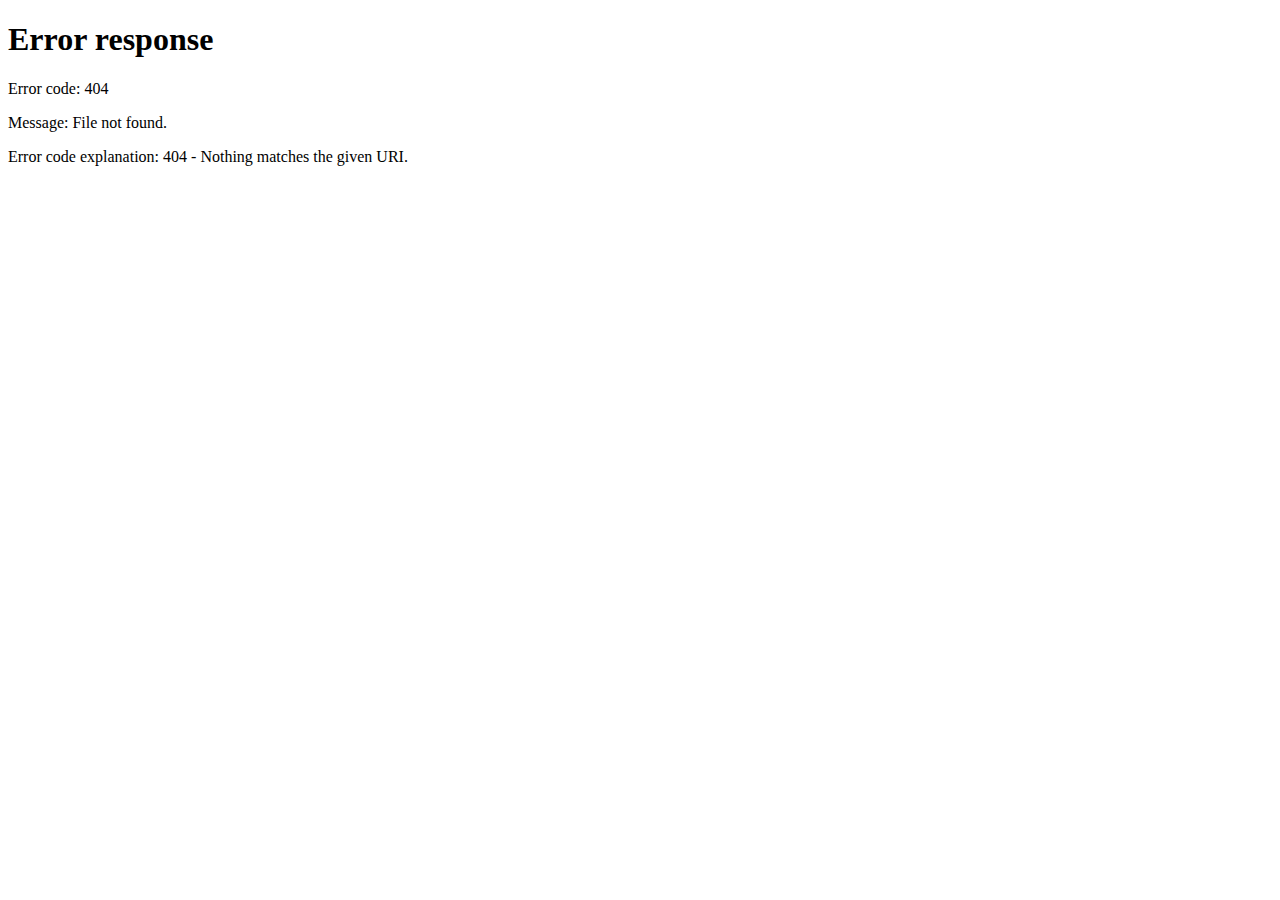
==== docs/index.html @ 8da1a40b "Moving to docs folder" ====
<html xmlns="http://www.w3.org/1999/xhtml">    
  <head>      
    <title>Redirect to installing-asreml.pdf</title>      
    <meta http-equiv="refresh" content="0;URL='installing-asreml.pdf'" />    
  </head>    
  <body> 
  </body>  
</html>
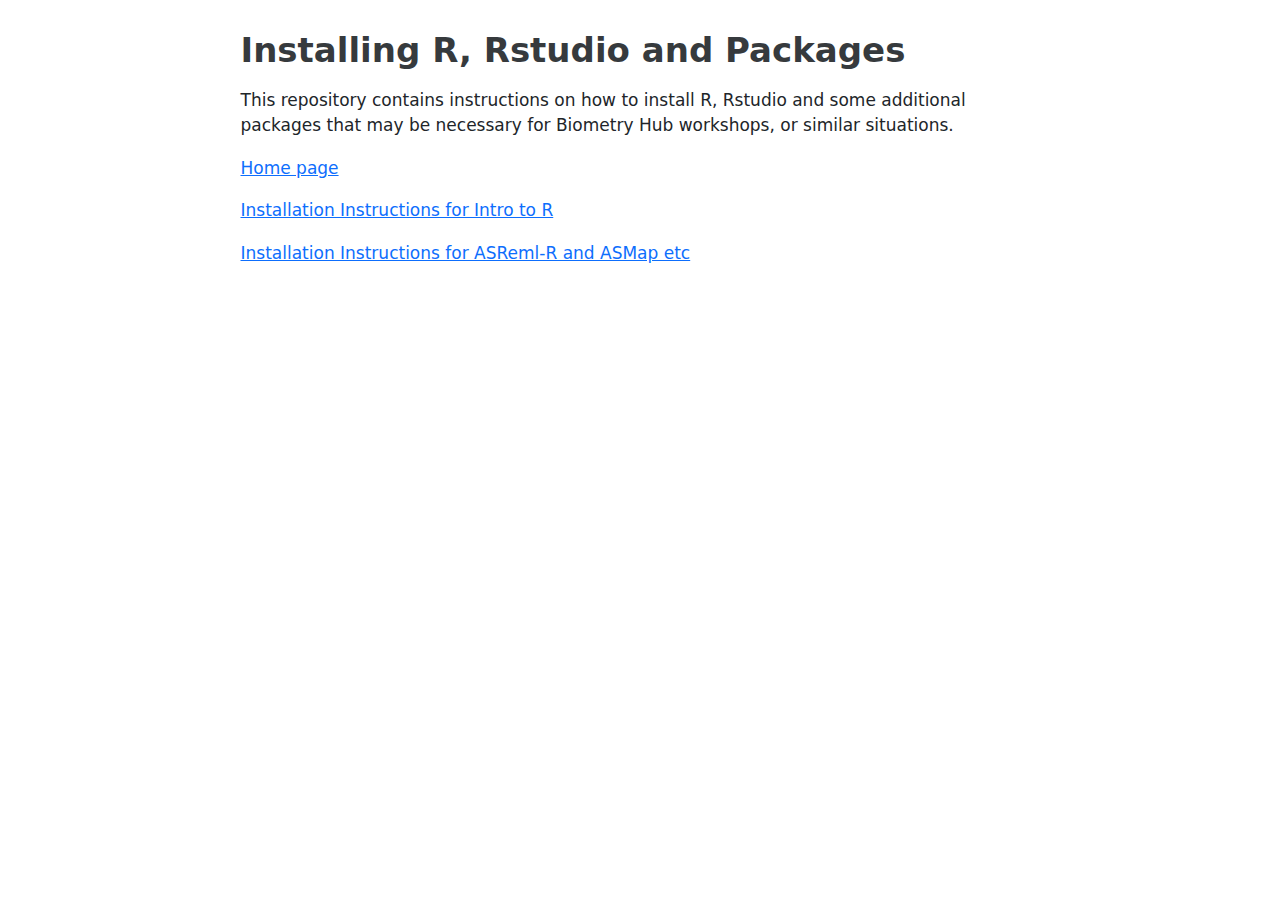
==== commit bbe51753: "Publishing from docs again" ====
--- a/docs/index.html
+++ b/docs/index.html
@@ -1,8 +1,4710 @@
-<html xmlns="http://www.w3.org/1999/xhtml">    
-  <head>      
-    <title>Redirect to installing-asreml.pdf</title>      
-    <meta http-equiv="refresh" content="0;URL='installing-asreml.pdf'" />    
-  </head>    
-  <body> 
-  </body>  
-</html>     
+<!DOCTYPE html>
+<html xmlns="http://www.w3.org/1999/xhtml" lang="en" xml:lang="en"><head>
+
+<meta charset="utf-8">
+<meta name="generator" content="quarto-1.3.450">
+
+<meta name="viewport" content="width=device-width, initial-scale=1.0, user-scalable=yes">
+
+
+<title>Installing R, Rstudio and Packages</title>
+<style>
+code{white-space: pre-wrap;}
+span.smallcaps{font-variant: small-caps;}
+div.columns{display: flex; gap: min(4vw, 1.5em);}
+div.column{flex: auto; overflow-x: auto;}
+div.hanging-indent{margin-left: 1.5em; text-indent: -1.5em;}
+ul.task-list{list-style: none;}
+ul.task-list li input[type="checkbox"] {
+width: 0.8em;
+margin: 0 0.8em 0.2em -1em;  vertical-align: middle;
+}
+</style>
+
+
+<script>const headroomChanged = new CustomEvent("quarto-hrChanged", {
+  detail: {},
+  bubbles: true,
+  cancelable: false,
+  composed: false,
+});
+
+window.document.addEventListener("DOMContentLoaded", function () {
+  let init = false;
+
+  // Manage the back to top button, if one is present.
+  let lastScrollTop = window.pageYOffset || document.documentElement.scrollTop;
+  const scrollDownBuffer = 5;
+  const scrollUpBuffer = 35;
+  const btn = document.getElementById("quarto-back-to-top");
+  const hideBackToTop = () => {
+    btn.style.display = "none";
+  };
+  const showBackToTop = () => {
+    btn.style.display = "inline-block";
+  };
+  if (btn) {
+    window.document.addEventListener(
+      "scroll",
+      function () {
+        const currentScrollTop =
+          window.pageYOffset || document.documentElement.scrollTop;
+
+        // Shows and hides the button 'intelligently' as the user scrolls
+        if (currentScrollTop - scrollDownBuffer > lastScrollTop) {
+          hideBackToTop();
+          lastScrollTop = currentScrollTop <= 0 ? 0 : currentScrollTop;
+        } else if (currentScrollTop < lastScrollTop - scrollUpBuffer) {
+          showBackToTop();
+          lastScrollTop = currentScrollTop <= 0 ? 0 : currentScrollTop;
+        }
+
+        // Show the button at the bottom, hides it at the top
+        if (currentScrollTop <= 0) {
+          hideBackToTop();
+        } else if (
+          window.innerHeight + currentScrollTop >=
+          document.body.offsetHeight
+        ) {
+          showBackToTop();
+        }
+      },
+      false
+    );
+  }
+
+  function throttle(func, wait) {
+    var timeout;
+    return function () {
+      const context = this;
+      const args = arguments;
+      const later = function () {
+        clearTimeout(timeout);
+        timeout = null;
+        func.apply(context, args);
+      };
+
+      if (!timeout) {
+        timeout = setTimeout(later, wait);
+      }
+    };
+  }
+
+  function headerOffset() {
+    // Set an offset if there is are fixed top navbar
+    const headerEl = window.document.querySelector("header.fixed-top");
+    if (headerEl) {
+      return headerEl.clientHeight;
+    } else {
+      return 0;
+    }
+  }
+
+  function footerOffset() {
+    const footerEl = window.document.querySelector("footer.footer");
+    if (footerEl) {
+      return footerEl.clientHeight;
+    } else {
+      return 0;
+    }
+  }
+
+  function updateDocumentOffsetWithoutAnimation() {
+    updateDocumentOffset(false);
+  }
+
+  function updateDocumentOffset(animated) {
+    // set body offset
+    const topOffset = headerOffset();
+    const bodyOffset = topOffset + footerOffset();
+    const bodyEl = window.document.body;
+    bodyEl.setAttribute("data-bs-offset", topOffset);
+    bodyEl.style.paddingTop = topOffset + "px";
+
+    // deal with sidebar offsets
+    const sidebars = window.document.querySelectorAll(
+      ".sidebar, .headroom-target"
+    );
+    sidebars.forEach((sidebar) => {
+      if (!animated) {
+        sidebar.classList.add("notransition");
+        // Remove the no transition class after the animation has time to complete
+        setTimeout(function () {
+          sidebar.classList.remove("notransition");
+        }, 201);
+      }
+
+      if (window.Headroom && sidebar.classList.contains("sidebar-unpinned")) {
+        sidebar.style.top = "0";
+        sidebar.style.maxHeight = "100vh";
+      } else {
+        sidebar.style.top = topOffset + "px";
+        sidebar.style.maxHeight = "calc(100vh - " + topOffset + "px)";
+      }
+    });
+
+    // allow space for footer
+    const mainContainer = window.document.querySelector(".quarto-container");
+    if (mainContainer) {
+      mainContainer.style.minHeight = "calc(100vh - " + bodyOffset + "px)";
+    }
+
+    // link offset
+    let linkStyle = window.document.querySelector("#quarto-target-style");
+    if (!linkStyle) {
+      linkStyle = window.document.createElement("style");
+      linkStyle.setAttribute("id", "quarto-target-style");
+      window.document.head.appendChild(linkStyle);
+    }
+    while (linkStyle.firstChild) {
+      linkStyle.removeChild(linkStyle.firstChild);
+    }
+    if (topOffset > 0) {
+      linkStyle.appendChild(
+        window.document.createTextNode(`
+      section:target::before {
+        content: "";
+        display: block;
+        height: ${topOffset}px;
+        margin: -${topOffset}px 0 0;
+      }`)
+      );
+    }
+    if (init) {
+      window.dispatchEvent(headroomChanged);
+    }
+    init = true;
+  }
+
+  // initialize headroom
+  var header = window.document.querySelector("#quarto-header");
+  if (header && window.Headroom) {
+    const headroom = new window.Headroom(header, {
+      tolerance: 5,
+      onPin: function () {
+        const sidebars = window.document.querySelectorAll(
+          ".sidebar, .headroom-target"
+        );
+        sidebars.forEach((sidebar) => {
+          sidebar.classList.remove("sidebar-unpinned");
+        });
+        updateDocumentOffset();
+      },
+      onUnpin: function () {
+        const sidebars = window.document.querySelectorAll(
+          ".sidebar, .headroom-target"
+        );
+        sidebars.forEach((sidebar) => {
+          sidebar.classList.add("sidebar-unpinned");
+        });
+        updateDocumentOffset();
+      },
+    });
+    headroom.init();
+
+    let frozen = false;
+    window.quartoToggleHeadroom = function () {
+      if (frozen) {
+        headroom.unfreeze();
+        frozen = false;
+      } else {
+        headroom.freeze();
+        frozen = true;
+      }
+    };
+  }
+
+  window.addEventListener(
+    "hashchange",
+    function (e) {
+      if (
+        getComputedStyle(document.documentElement).scrollBehavior !== "smooth"
+      ) {
+        window.scrollTo(0, window.pageYOffset - headerOffset());
+      }
+    },
+    false
+  );
+
+  // Observe size changed for the header
+  const headerEl = window.document.querySelector("header.fixed-top");
+  if (headerEl && window.ResizeObserver) {
+    const observer = new window.ResizeObserver(
+      updateDocumentOffsetWithoutAnimation
+    );
+    observer.observe(headerEl, {
+      attributes: true,
+      childList: true,
+      characterData: true,
+    });
+  } else {
+    window.addEventListener(
+      "resize",
+      throttle(updateDocumentOffsetWithoutAnimation, 50)
+    );
+  }
+  setTimeout(updateDocumentOffsetWithoutAnimation, 250);
+
+  // fixup index.html links if we aren't on the filesystem
+  if (window.location.protocol !== "file:") {
+    const links = window.document.querySelectorAll("a");
+    for (let i = 0; i < links.length; i++) {
+      if (links[i].href) {
+        links[i].href = links[i].href.replace(/\/index\.html/, "/");
+      }
+    }
+
+    // Fixup any sharing links that require urls
+    // Append url to any sharing urls
+    const sharingLinks = window.document.querySelectorAll(
+      "a.sidebar-tools-main-item"
+    );
+    for (let i = 0; i < sharingLinks.length; i++) {
+      const sharingLink = sharingLinks[i];
+      const href = sharingLink.getAttribute("href");
+      if (href) {
+        sharingLink.setAttribute(
+          "href",
+          href.replace("|url|", window.location.href)
+        );
+      }
+    }
+
+    // Scroll the active navigation item into view, if necessary
+    const navSidebar = window.document.querySelector("nav#quarto-sidebar");
+    if (navSidebar) {
+      // Find the active item
+      const activeItem = navSidebar.querySelector("li.sidebar-item a.active");
+      if (activeItem) {
+        // Wait for the scroll height and height to resolve by observing size changes on the
+        // nav element that is scrollable
+        const resizeObserver = new ResizeObserver((_entries) => {
+          // The bottom of the element
+          const elBottom = activeItem.offsetTop;
+          const viewBottom = navSidebar.scrollTop + navSidebar.clientHeight;
+
+          // The element height and scroll height are the same, then we are still loading
+          if (viewBottom !== navSidebar.scrollHeight) {
+            // Determine if the item isn't visible and scroll to it
+            if (elBottom >= viewBottom) {
+              navSidebar.scrollTop = elBottom;
+            }
+
+            // stop observing now since we've completed the scroll
+            resizeObserver.unobserve(navSidebar);
+          }
+        });
+        resizeObserver.observe(navSidebar);
+      }
+    }
+  }
+});
+</script>
+<script>/*!
+ * clipboard.js v2.0.11
+ * https://clipboardjs.com/
+ *
+ * Licensed MIT © Zeno Rocha
+ */
+!function(t,e){"object"==typeof exports&&"object"==typeof module?module.exports=e():"function"==typeof define&&define.amd?define([],e):"object"==typeof exports?exports.ClipboardJS=e():t.ClipboardJS=e()}(this,function(){return n={686:function(t,e,n){"use strict";n.d(e,{default:function(){return b}});var e=n(279),i=n.n(e),e=n(370),u=n.n(e),e=n(817),r=n.n(e);function c(t){try{return document.execCommand(t)}catch(t){return}}var a=function(t){t=r()(t);return c("cut"),t};function o(t,e){var n,o,t=(n=t,o="rtl"===document.documentElement.getAttribute("dir"),(t=document.createElement("textarea")).style.fontSize="12pt",t.style.border="0",t.style.padding="0",t.style.margin="0",t.style.position="absolute",t.style[o?"right":"left"]="-9999px",o=window.pageYOffset||document.documentElement.scrollTop,t.style.top="".concat(o,"px"),t.setAttribute("readonly",""),t.value=n,t);return e.container.appendChild(t),e=r()(t),c("copy"),t.remove(),e}var f=function(t){var e=1<arguments.length&&void 0!==arguments[1]?arguments[1]:{container:document.body},n="";return"string"==typeof t?n=o(t,e):t instanceof HTMLInputElement&&!["text","search","url","tel","password"].includes(null==t?void 0:t.type)?n=o(t.value,e):(n=r()(t),c("copy")),n};function l(t){return(l="function"==typeof Symbol&&"symbol"==typeof Symbol.iterator?function(t){return typeof t}:function(t){return t&&"function"==typeof Symbol&&t.constructor===Symbol&&t!==Symbol.prototype?"symbol":typeof t})(t)}var s=function(){var t=0<arguments.length&&void 0!==arguments[0]?arguments[0]:{},e=t.action,n=void 0===e?"copy":e,o=t.container,e=t.target,t=t.text;if("copy"!==n&&"cut"!==n)throw new Error('Invalid "action" value, use either "copy" or "cut"');if(void 0!==e){if(!e||"object"!==l(e)||1!==e.nodeType)throw new Error('Invalid "target" value, use a valid Element');if("copy"===n&&e.hasAttribute("disabled"))throw new Error('Invalid "target" attribute. Please use "readonly" instead of "disabled" attribute');if("cut"===n&&(e.hasAttribute("readonly")||e.hasAttribute("disabled")))throw new Error('Invalid "target" attribute. You can\'t cut text from elements with "readonly" or "disabled" attributes')}return t?f(t,{container:o}):e?"cut"===n?a(e):f(e,{container:o}):void 0};function p(t){return(p="function"==typeof Symbol&&"symbol"==typeof Symbol.iterator?function(t){return typeof t}:function(t){return t&&"function"==typeof Symbol&&t.constructor===Symbol&&t!==Symbol.prototype?"symbol":typeof t})(t)}function d(t,e){for(var n=0;n<e.length;n++){var o=e[n];o.enumerable=o.enumerable||!1,o.configurable=!0,"value"in o&&(o.writable=!0),Object.defineProperty(t,o.key,o)}}function y(t,e){return(y=Object.setPrototypeOf||function(t,e){return t.__proto__=e,t})(t,e)}function h(n){var o=function(){if("undefined"==typeof Reflect||!Reflect.construct)return!1;if(Reflect.construct.sham)return!1;if("function"==typeof Proxy)return!0;try{return Date.prototype.toString.call(Reflect.construct(Date,[],function(){})),!0}catch(t){return!1}}();return function(){var t,e=v(n);return t=o?(t=v(this).constructor,Reflect.construct(e,arguments,t)):e.apply(this,arguments),e=this,!(t=t)||"object"!==p(t)&&"function"!=typeof t?function(t){if(void 0!==t)return t;throw new ReferenceError("this hasn't been initialised - super() hasn't been called")}(e):t}}function v(t){return(v=Object.setPrototypeOf?Object.getPrototypeOf:function(t){return t.__proto__||Object.getPrototypeOf(t)})(t)}function m(t,e){t="data-clipboard-".concat(t);if(e.hasAttribute(t))return e.getAttribute(t)}var b=function(){!function(t,e){if("function"!=typeof e&&null!==e)throw new TypeError("Super expression must either be null or a function");t.prototype=Object.create(e&&e.prototype,{constructor:{value:t,writable:!0,configurable:!0}}),e&&y(t,e)}(r,i());var t,e,n,o=h(r);function r(t,e){var n;return function(t){if(!(t instanceof r))throw new TypeError("Cannot call a class as a function")}(this),(n=o.call(this)).resolveOptions(e),n.listenClick(t),n}return t=r,n=[{key:"copy",value:function(t){var e=1<arguments.length&&void 0!==arguments[1]?arguments[1]:{container:document.body};return f(t,e)}},{key:"cut",value:function(t){return a(t)}},{key:"isSupported",value:function(){var t=0<arguments.length&&void 0!==arguments[0]?arguments[0]:["copy","cut"],t="string"==typeof t?[t]:t,e=!!document.queryCommandSupported;return t.forEach(function(t){e=e&&!!document.queryCommandSupported(t)}),e}}],(e=[{key:"resolveOptions",value:function(){var t=0<arguments.length&&void 0!==arguments[0]?arguments[0]:{};this.action="function"==typeof t.action?t.action:this.defaultAction,this.target="function"==typeof t.target?t.target:this.defaultTarget,this.text="function"==typeof t.text?t.text:this.defaultText,this.container="object"===p(t.container)?t.container:document.body}},{key:"listenClick",value:function(t){var e=this;this.listener=u()(t,"click",function(t){return e.onClick(t)})}},{key:"onClick",value:function(t){var e=t.delegateTarget||t.currentTarget,n=this.action(e)||"copy",t=s({action:n,container:this.container,target:this.target(e),text:this.text(e)});this.emit(t?"success":"error",{action:n,text:t,trigger:e,clearSelection:function(){e&&e.focus(),window.getSelection().removeAllRanges()}})}},{key:"defaultAction",value:function(t){return m("action",t)}},{key:"defaultTarget",value:function(t){t=m("target",t);if(t)return document.querySelector(t)}},{key:"defaultText",value:function(t){return m("text",t)}},{key:"destroy",value:function(){this.listener.destroy()}}])&&d(t.prototype,e),n&&d(t,n),r}()},828:function(t){var e;"undefined"==typeof Element||Element.prototype.matches||((e=Element.prototype).matches=e.matchesSelector||e.mozMatchesSelector||e.msMatchesSelector||e.oMatchesSelector||e.webkitMatchesSelector),t.exports=function(t,e){for(;t&&9!==t.nodeType;){if("function"==typeof t.matches&&t.matches(e))return t;t=t.parentNode}}},438:function(t,e,n){var u=n(828);function i(t,e,n,o,r){var i=function(e,n,t,o){return function(t){t.delegateTarget=u(t.target,n),t.delegateTarget&&o.call(e,t)}}.apply(this,arguments);return t.addEventListener(n,i,r),{destroy:function(){t.removeEventListener(n,i,r)}}}t.exports=function(t,e,n,o,r){return"function"==typeof t.addEventListener?i.apply(null,arguments):"function"==typeof n?i.bind(null,document).apply(null,arguments):("string"==typeof t&&(t=document.querySelectorAll(t)),Array.prototype.map.call(t,function(t){return i(t,e,n,o,r)}))}},879:function(t,n){n.node=function(t){return void 0!==t&&t instanceof HTMLElement&&1===t.nodeType},n.nodeList=function(t){var e=Object.prototype.toString.call(t);return void 0!==t&&("[object NodeList]"===e||"[object HTMLCollection]"===e)&&"length"in t&&(0===t.length||n.node(t[0]))},n.string=function(t){return"string"==typeof t||t instanceof String},n.fn=function(t){return"[object Function]"===Object.prototype.toString.call(t)}},370:function(t,e,n){var f=n(879),l=n(438);t.exports=function(t,e,n){if(!t&&!e&&!n)throw new Error("Missing required arguments");if(!f.string(e))throw new TypeError("Second argument must be a String");if(!f.fn(n))throw new TypeError("Third argument must be a Function");if(f.node(t))return c=e,a=n,(u=t).addEventListener(c,a),{destroy:function(){u.removeEventListener(c,a)}};if(f.nodeList(t))return o=t,r=e,i=n,Array.prototype.forEach.call(o,function(t){t.addEventListener(r,i)}),{destroy:function(){Array.prototype.forEach.call(o,function(t){t.removeEventListener(r,i)})}};if(f.string(t))return t=t,e=e,n=n,l(document.body,t,e,n);throw new TypeError("First argument must be a String, HTMLElement, HTMLCollection, or NodeList");var o,r,i,u,c,a}},817:function(t){t.exports=function(t){var e,n="SELECT"===t.nodeName?(t.focus(),t.value):"INPUT"===t.nodeName||"TEXTAREA"===t.nodeName?((e=t.hasAttribute("readonly"))||t.setAttribute("readonly",""),t.select(),t.setSelectionRange(0,t.value.length),e||t.removeAttribute("readonly"),t.value):(t.hasAttribute("contenteditable")&&t.focus(),n=window.getSelection(),(e=document.createRange()).selectNodeContents(t),n.removeAllRanges(),n.addRange(e),n.toString());return n}},279:function(t){function e(){}e.prototype={on:function(t,e,n){var o=this.e||(this.e={});return(o[t]||(o[t]=[])).push({fn:e,ctx:n}),this},once:function(t,e,n){var o=this;function r(){o.off(t,r),e.apply(n,arguments)}return r._=e,this.on(t,r,n)},emit:function(t){for(var e=[].slice.call(arguments,1),n=((this.e||(this.e={}))[t]||[]).slice(),o=0,r=n.length;o<r;o++)n[o].fn.apply(n[o].ctx,e);return this},off:function(t,e){var n=this.e||(this.e={}),o=n[t],r=[];if(o&&e)for(var i=0,u=o.length;i<u;i++)o[i].fn!==e&&o[i].fn._!==e&&r.push(o[i]);return r.length?n[t]=r:delete n[t],this}},t.exports=e,t.exports.TinyEmitter=e}},r={},o.n=function(t){var e=t&&t.__esModule?function(){return t.default}:function(){return t};return o.d(e,{a:e}),e},o.d=function(t,e){for(var n in e)o.o(e,n)&&!o.o(t,n)&&Object.defineProperty(t,n,{enumerable:!0,get:e[n]})},o.o=function(t,e){return Object.prototype.hasOwnProperty.call(t,e)},o(686).default;function o(t){if(r[t])return r[t].exports;var e=r[t]={exports:{}};return n[t](e,e.exports,o),e.exports}var n,r});</script>
+<script>/*! @algolia/autocomplete-js 1.7.3 | MIT License | © Algolia, Inc. and contributors | https://github.com/algolia/autocomplete */
+!function(e,t){"object"==typeof exports&&"undefined"!=typeof module?t(exports):"function"==typeof define&&define.amd?define(["exports"],t):t((e="undefined"!=typeof globalThis?globalThis:e||self)["@algolia/autocomplete-js"]={})}(this,(function(e){"use strict";function t(e,t){var n=Object.keys(e);if(Object.getOwnPropertySymbols){var r=Object.getOwnPropertySymbols(e);t&&(r=r.filter((function(t){return Object.getOwnPropertyDescriptor(e,t).enumerable}))),n.push.apply(n,r)}return n}function n(e){for(var n=1;n<arguments.length;n++){var r=null!=arguments[n]?arguments[n]:{};n%2?t(Object(r),!0).forEach((function(t){o(e,t,r[t])})):Object.getOwnPropertyDescriptors?Object.defineProperties(e,Object.getOwnPropertyDescriptors(r)):t(Object(r)).forEach((function(t){Object.defineProperty(e,t,Object.getOwnPropertyDescriptor(r,t))}))}return e}function r(e){return r="function"==typeof Symbol&&"symbol"==typeof Symbol.iterator?function(e){return typeof e}:function(e){return e&&"function"==typeof Symbol&&e.constructor===Symbol&&e!==Symbol.prototype?"symbol":typeof e},r(e)}function o(e,t,n){return t in e?Object.defineProperty(e,t,{value:n,enumerable:!0,configurable:!0,writable:!0}):e[t]=n,e}function i(){return i=Object.assign||function(e){for(var t=1;t<arguments.length;t++){var n=arguments[t];for(var r in n)Object.prototype.hasOwnProperty.call(n,r)&&(e[r]=n[r])}return e},i.apply(this,arguments)}function u(e,t){if(null==e)return{};var n,r,o=function(e,t){if(null==e)return{};var n,r,o={},i=Object.keys(e);for(r=0;r<i.length;r++)n=i[r],t.indexOf(n)>=0||(o[n]=e[n]);return o}(e,t);if(Object.getOwnPropertySymbols){var i=Object.getOwnPropertySymbols(e);for(r=0;r<i.length;r++)n=i[r],t.indexOf(n)>=0||Object.prototype.propertyIsEnumerable.call(e,n)&&(o[n]=e[n])}return o}function a(e,t){return function(e){if(Array.isArray(e))return e}(e)||function(e,t){var n=null==e?null:"undefined"!=typeof Symbol&&e[Symbol.iterator]||e["@@iterator"];if(null==n)return;var r,o,i=[],u=!0,a=!1;try{for(n=n.call(e);!(u=(r=n.next()).done)&&(i.push(r.value),!t||i.length!==t);u=!0);}catch(e){a=!0,o=e}finally{try{u||null==n.return||n.return()}finally{if(a)throw o}}return i}(e,t)||l(e,t)||function(){throw new TypeError("Invalid attempt to destructure non-iterable instance.\nIn order to be iterable, non-array objects must have a [Symbol.iterator]() method.")}()}function c(e){return function(e){if(Array.isArray(e))return s(e)}(e)||function(e){if("undefined"!=typeof Symbol&&null!=e[Symbol.iterator]||null!=e["@@iterator"])return Array.from(e)}(e)||l(e)||function(){throw new TypeError("Invalid attempt to spread non-iterable instance.\nIn order to be iterable, non-array objects must have a [Symbol.iterator]() method.")}()}function l(e,t){if(e){if("string"==typeof e)return s(e,t);var n=Object.prototype.toString.call(e).slice(8,-1);return"Object"===n&&e.constructor&&(n=e.constructor.name),"Map"===n||"Set"===n?Array.from(e):"Arguments"===n||/^(?:Ui|I)nt(?:8|16|32)(?:Clamped)?Array$/.test(n)?s(e,t):void 0}}function s(e,t){(null==t||t>e.length)&&(t=e.length);for(var n=0,r=new Array(t);n<t;n++)r[n]=e[n];return r}function p(e){return{current:e}}function f(e,t){var n=void 0;return function(){for(var r=arguments.length,o=new Array(r),i=0;i<r;i++)o[i]=arguments[i];n&&clearTimeout(n),n=setTimeout((function(){return e.apply(void 0,o)}),t)}}function d(e){return e.reduce((function(e,t){return e.concat(t)}),[])}var m=0;function v(){return"autocomplete-".concat(m++)}function h(e,t){return t.reduce((function(e,t){return e&&e[t]}),e)}function g(e){return 0===e.collections.length?0:e.collections.reduce((function(e,t){return e+t.items.length}),0)}var y=function(){},b="1.7.3",O=[{segment:"autocomplete-core",version:b}];function _(e,t){var n=t;return{then:function(t,r){return _(e.then(j(t,n,e),j(r,n,e)),n)},catch:function(t){return _(e.catch(j(t,n,e)),n)},finally:function(t){return t&&n.onCancelList.push(t),_(e.finally(j(t&&function(){return n.onCancelList=[],t()},n,e)),n)},cancel:function(){n.isCanceled=!0;var e=n.onCancelList;n.onCancelList=[],e.forEach((function(e){e()}))},isCanceled:function(){return!0===n.isCanceled}}}function P(e){return _(e,{isCanceled:!1,onCancelList:[]})}function j(e,t,n){return e?function(n){return t.isCanceled?n:e(n)}:n}function w(e,t,n,r){if(!n)return null;if(e<0&&(null===t||null!==r&&0===t))return n+e;var o=(null===t?-1:t)+e;return o<=-1||o>=n?null===r?null:0:o}function S(e,t){var n=Object.keys(e);if(Object.getOwnPropertySymbols){var r=Object.getOwnPropertySymbols(e);t&&(r=r.filter((function(t){return Object.getOwnPropertyDescriptor(e,t).enumerable}))),n.push.apply(n,r)}return n}function I(e,t,n){return t in e?Object.defineProperty(e,t,{value:n,enumerable:!0,configurable:!0,writable:!0}):e[t]=n,e}function E(e,t){var n=[];return Promise.resolve(e(t)).then((function(e){return Promise.all(e.filter((function(e){return Boolean(e)})).map((function(e){if(e.sourceId,n.includes(e.sourceId))throw new Error("[Autocomplete] The `sourceId` ".concat(JSON.stringify(e.sourceId)," is not unique."));n.push(e.sourceId);var t=function(e){for(var t=1;t<arguments.length;t++){var n=null!=arguments[t]?arguments[t]:{};t%2?S(Object(n),!0).forEach((function(t){I(e,t,n[t])})):Object.getOwnPropertyDescriptors?Object.defineProperties(e,Object.getOwnPropertyDescriptors(n)):S(Object(n)).forEach((function(t){Object.defineProperty(e,t,Object.getOwnPropertyDescriptor(n,t))}))}return e}({getItemInputValue:function(e){return e.state.query},getItemUrl:function(){},onSelect:function(e){(0,e.setIsOpen)(!1)},onActive:y},e);return Promise.resolve(t)})))}))}function A(e){var t=function(e){var t=e.collections.map((function(e){return e.items.length})).reduce((function(e,t,n){var r=(e[n-1]||0)+t;return e.push(r),e}),[]).reduce((function(t,n){return n<=e.activeItemId?t+1:t}),0);return e.collections[t]}(e);if(!t)return null;var n=t.items[function(e){for(var t=e.state,n=e.collection,r=!1,o=0,i=0;!1===r;){var u=t.collections[o];if(u===n){r=!0;break}i+=u.items.length,o++}return t.activeItemId-i}({state:e,collection:t})],r=t.source;return{item:n,itemInputValue:r.getItemInputValue({item:n,state:e}),itemUrl:r.getItemUrl({item:n,state:e}),source:r}}var C=/((gt|sm)-|galaxy nexus)|samsung[- ]/i;function D(e,t){var n=Object.keys(e);if(Object.getOwnPropertySymbols){var r=Object.getOwnPropertySymbols(e);t&&(r=r.filter((function(t){return Object.getOwnPropertyDescriptor(e,t).enumerable}))),n.push.apply(n,r)}return n}function k(e){for(var t=1;t<arguments.length;t++){var n=null!=arguments[t]?arguments[t]:{};t%2?D(Object(n),!0).forEach((function(t){x(e,t,n[t])})):Object.getOwnPropertyDescriptors?Object.defineProperties(e,Object.getOwnPropertyDescriptors(n)):D(Object(n)).forEach((function(t){Object.defineProperty(e,t,Object.getOwnPropertyDescriptor(n,t))}))}return e}function x(e,t,n){return t in e?Object.defineProperty(e,t,{value:n,enumerable:!0,configurable:!0,writable:!0}):e[t]=n,e}function N(e,t){var n=Object.keys(e);if(Object.getOwnPropertySymbols){var r=Object.getOwnPropertySymbols(e);t&&(r=r.filter((function(t){return Object.getOwnPropertyDescriptor(e,t).enumerable}))),n.push.apply(n,r)}return n}function q(e,t,n){return t in e?Object.defineProperty(e,t,{value:n,enumerable:!0,configurable:!0,writable:!0}):e[t]=n,e}function R(e,t,n){var r,o=t.initialState;return{getState:function(){return o},dispatch:function(r,i){var u=function(e){for(var t=1;t<arguments.length;t++){var n=null!=arguments[t]?arguments[t]:{};t%2?N(Object(n),!0).forEach((function(t){q(e,t,n[t])})):Object.getOwnPropertyDescriptors?Object.defineProperties(e,Object.getOwnPropertyDescriptors(n)):N(Object(n)).forEach((function(t){Object.defineProperty(e,t,Object.getOwnPropertyDescriptor(n,t))}))}return e}({},o);o=e(o,{type:r,props:t,payload:i}),n({state:o,prevState:u})},pendingRequests:(r=[],{add:function(e){return r.push(e),e.finally((function(){r=r.filter((function(t){return t!==e}))}))},cancelAll:function(){r.forEach((function(e){return e.cancel()}))},isEmpty:function(){return 0===r.length}})}}function T(e,t){var n=Object.keys(e);if(Object.getOwnPropertySymbols){var r=Object.getOwnPropertySymbols(e);t&&(r=r.filter((function(t){return Object.getOwnPropertyDescriptor(e,t).enumerable}))),n.push.apply(n,r)}return n}function L(e){for(var t=1;t<arguments.length;t++){var n=null!=arguments[t]?arguments[t]:{};t%2?T(Object(n),!0).forEach((function(t){B(e,t,n[t])})):Object.getOwnPropertyDescriptors?Object.defineProperties(e,Object.getOwnPropertyDescriptors(n)):T(Object(n)).forEach((function(t){Object.defineProperty(e,t,Object.getOwnPropertyDescriptor(n,t))}))}return e}function B(e,t,n){return t in e?Object.defineProperty(e,t,{value:n,enumerable:!0,configurable:!0,writable:!0}):e[t]=n,e}function F(e){return function(e){if(Array.isArray(e))return M(e)}(e)||function(e){if("undefined"!=typeof Symbol&&null!=e[Symbol.iterator]||null!=e["@@iterator"])return Array.from(e)}(e)||function(e,t){if(!e)return;if("string"==typeof e)return M(e,t);var n=Object.prototype.toString.call(e).slice(8,-1);"Object"===n&&e.constructor&&(n=e.constructor.name);if("Map"===n||"Set"===n)return Array.from(e);if("Arguments"===n||/^(?:Ui|I)nt(?:8|16|32)(?:Clamped)?Array$/.test(n))return M(e,t)}(e)||function(){throw new TypeError("Invalid attempt to spread non-iterable instance.\nIn order to be iterable, non-array objects must have a [Symbol.iterator]() method.")}()}function M(e,t){(null==t||t>e.length)&&(t=e.length);for(var n=0,r=new Array(t);n<t;n++)r[n]=e[n];return r}function U(e,t){var n=Object.keys(e);if(Object.getOwnPropertySymbols){var r=Object.getOwnPropertySymbols(e);t&&(r=r.filter((function(t){return Object.getOwnPropertyDescriptor(e,t).enumerable}))),n.push.apply(n,r)}return n}function H(e){for(var t=1;t<arguments.length;t++){var n=null!=arguments[t]?arguments[t]:{};t%2?U(Object(n),!0).forEach((function(t){V(e,t,n[t])})):Object.getOwnPropertyDescriptors?Object.defineProperties(e,Object.getOwnPropertyDescriptors(n)):U(Object(n)).forEach((function(t){Object.defineProperty(e,t,Object.getOwnPropertyDescriptor(n,t))}))}return e}function V(e,t,n){return t in e?Object.defineProperty(e,t,{value:n,enumerable:!0,configurable:!0,writable:!0}):e[t]=n,e}function W(e,t){var n=Object.keys(e);if(Object.getOwnPropertySymbols){var r=Object.getOwnPropertySymbols(e);t&&(r=r.filter((function(t){return Object.getOwnPropertyDescriptor(e,t).enumerable}))),n.push.apply(n,r)}return n}function Q(e){for(var t=1;t<arguments.length;t++){var n=null!=arguments[t]?arguments[t]:{};t%2?W(Object(n),!0).forEach((function(t){$(e,t,n[t])})):Object.getOwnPropertyDescriptors?Object.defineProperties(e,Object.getOwnPropertyDescriptors(n)):W(Object(n)).forEach((function(t){Object.defineProperty(e,t,Object.getOwnPropertyDescriptor(n,t))}))}return e}function $(e,t,n){return t in e?Object.defineProperty(e,t,{value:n,enumerable:!0,configurable:!0,writable:!0}):e[t]=n,e}function z(e){return function(e){if(Array.isArray(e))return G(e)}(e)||function(e){if("undefined"!=typeof Symbol&&null!=e[Symbol.iterator]||null!=e["@@iterator"])return Array.from(e)}(e)||function(e,t){if(!e)return;if("string"==typeof e)return G(e,t);var n=Object.prototype.toString.call(e).slice(8,-1);"Object"===n&&e.constructor&&(n=e.constructor.name);if("Map"===n||"Set"===n)return Array.from(e);if("Arguments"===n||/^(?:Ui|I)nt(?:8|16|32)(?:Clamped)?Array$/.test(n))return G(e,t)}(e)||function(){throw new TypeError("Invalid attempt to spread non-iterable instance.\nIn order to be iterable, non-array objects must have a [Symbol.iterator]() method.")}()}function G(e,t){(null==t||t>e.length)&&(t=e.length);for(var n=0,r=new Array(t);n<t;n++)r[n]=e[n];return r}function K(e,t){var n=Object.keys(e);if(Object.getOwnPropertySymbols){var r=Object.getOwnPropertySymbols(e);t&&(r=r.filter((function(t){return Object.getOwnPropertyDescriptor(e,t).enumerable}))),n.push.apply(n,r)}return n}function J(e){for(var t=1;t<arguments.length;t++){var n=null!=arguments[t]?arguments[t]:{};t%2?K(Object(n),!0).forEach((function(t){Y(e,t,n[t])})):Object.getOwnPropertyDescriptors?Object.defineProperties(e,Object.getOwnPropertyDescriptors(n)):K(Object(n)).forEach((function(t){Object.defineProperty(e,t,Object.getOwnPropertyDescriptor(n,t))}))}return e}function Y(e,t,n){return t in e?Object.defineProperty(e,t,{value:n,enumerable:!0,configurable:!0,writable:!0}):e[t]=n,e}function X(e){return Boolean(e.execute)}function Z(e,t){return n=e,Boolean(null==n?void 0:n.execute)?J(J({},e),{},{requests:e.queries.map((function(n){return{query:n,sourceId:t,transformResponse:e.transformResponse}}))}):{items:e,sourceId:t};var n}function ee(e){var t=e.reduce((function(e,t){if(!X(t))return e.push(t),e;var n=t.searchClient,r=t.execute,o=t.requesterId,i=t.requests,u=e.find((function(e){return X(t)&&X(e)&&e.searchClient===n&&Boolean(o)&&e.requesterId===o}));if(u){var a;(a=u.items).push.apply(a,z(i))}else{var c={execute:r,requesterId:o,items:i,searchClient:n};e.push(c)}return e}),[]).map((function(e){if(!X(e))return Promise.resolve(e);var t=e,n=t.execute,r=t.items;return n({searchClient:t.searchClient,requests:r})}));return Promise.all(t).then((function(e){return d(e)}))}function te(e,t){return t.map((function(t){var n=e.filter((function(e){return e.sourceId===t.sourceId})),r=n.map((function(e){return e.items})),o=n[0].transformResponse,i=o?o(function(e){var t=e.map((function(e){var t;return k(k({},e),{},{hits:null===(t=e.hits)||void 0===t?void 0:t.map((function(t){return k(k({},t),{},{__autocomplete_indexName:e.index,__autocomplete_queryID:e.queryID})}))})}));return{results:t,hits:t.map((function(e){return e.hits})).filter(Boolean),facetHits:t.map((function(e){var t;return null===(t=e.facetHits)||void 0===t?void 0:t.map((function(e){return{label:e.value,count:e.count,_highlightResult:{label:{value:e.highlighted}}}}))})).filter(Boolean)}}(r)):r;return i.every(Boolean),'The `getItems` function from source "'.concat(t.sourceId,'" must return an array of items but returned ').concat(JSON.stringify(void 0),".\n\nDid you forget to return items?\n\nSee: https://www.algolia.com/doc/ui-libraries/autocomplete/core-concepts/sources/#param-getitems"),{source:t,items:i}}))}var ne=["event","nextState","props","query","refresh","store"];function re(e,t){var n=Object.keys(e);if(Object.getOwnPropertySymbols){var r=Object.getOwnPropertySymbols(e);t&&(r=r.filter((function(t){return Object.getOwnPropertyDescriptor(e,t).enumerable}))),n.push.apply(n,r)}return n}function oe(e){for(var t=1;t<arguments.length;t++){var n=null!=arguments[t]?arguments[t]:{};t%2?re(Object(n),!0).forEach((function(t){ie(e,t,n[t])})):Object.getOwnPropertyDescriptors?Object.defineProperties(e,Object.getOwnPropertyDescriptors(n)):re(Object(n)).forEach((function(t){Object.defineProperty(e,t,Object.getOwnPropertyDescriptor(n,t))}))}return e}function ie(e,t,n){return t in e?Object.defineProperty(e,t,{value:n,enumerable:!0,configurable:!0,writable:!0}):e[t]=n,e}function ue(e,t){if(null==e)return{};var n,r,o=function(e,t){if(null==e)return{};var n,r,o={},i=Object.keys(e);for(r=0;r<i.length;r++)n=i[r],t.indexOf(n)>=0||(o[n]=e[n]);return o}(e,t);if(Object.getOwnPropertySymbols){var i=Object.getOwnPropertySymbols(e);for(r=0;r<i.length;r++)n=i[r],t.indexOf(n)>=0||Object.prototype.propertyIsEnumerable.call(e,n)&&(o[n]=e[n])}return o}var ae,ce,le,se=null,pe=(ae=-1,ce=-1,le=void 0,function(e){var t=++ae;return Promise.resolve(e).then((function(e){return le&&t<ce?le:(ce=t,le=e,e)}))});function fe(e){var t=e.event,n=e.nextState,r=void 0===n?{}:n,o=e.props,i=e.query,u=e.refresh,a=e.store,c=ue(e,ne);se&&o.environment.clearTimeout(se);var l=c.setCollections,s=c.setIsOpen,p=c.setQuery,f=c.setActiveItemId,m=c.setStatus;if(p(i),f(o.defaultActiveItemId),!i&&!1===o.openOnFocus){var v,h=a.getState().collections.map((function(e){return oe(oe({},e),{},{items:[]})}));m("idle"),l(h),s(null!==(v=r.isOpen)&&void 0!==v?v:o.shouldPanelOpen({state:a.getState()}));var g=P(pe(h).then((function(){return Promise.resolve()})));return a.pendingRequests.add(g)}m("loading"),se=o.environment.setTimeout((function(){m("stalled")}),o.stallThreshold);var y=P(pe(o.getSources(oe({query:i,refresh:u,state:a.getState()},c)).then((function(e){return Promise.all(e.map((function(e){return Promise.resolve(e.getItems(oe({query:i,refresh:u,state:a.getState()},c))).then((function(t){return Z(t,e.sourceId)}))}))).then(ee).then((function(t){return te(t,e)})).then((function(e){return function(e){var t=e.collections,n=e.props,r=e.state,o=t.reduce((function(e,t){return Q(Q({},e),{},$({},t.source.sourceId,Q(Q({},t.source),{},{getItems:function(){return d(t.items)}})))}),{});return d(n.reshape({sources:Object.values(o),sourcesBySourceId:o,state:r})).filter(Boolean).map((function(e){return{source:e,items:e.getItems()}}))}({collections:e,props:o,state:a.getState()})}))})))).then((function(e){var n;m("idle"),l(e);var p=o.shouldPanelOpen({state:a.getState()});s(null!==(n=r.isOpen)&&void 0!==n?n:o.openOnFocus&&!i&&p||p);var f=A(a.getState());if(null!==a.getState().activeItemId&&f){var d=f.item,v=f.itemInputValue,h=f.itemUrl,g=f.source;g.onActive(oe({event:t,item:d,itemInputValue:v,itemUrl:h,refresh:u,source:g,state:a.getState()},c))}})).finally((function(){m("idle"),se&&o.environment.clearTimeout(se)}));return a.pendingRequests.add(y)}var de=["event","props","refresh","store"];function me(e,t){var n=Object.keys(e);if(Object.getOwnPropertySymbols){var r=Object.getOwnPropertySymbols(e);t&&(r=r.filter((function(t){return Object.getOwnPropertyDescriptor(e,t).enumerable}))),n.push.apply(n,r)}return n}function ve(e){for(var t=1;t<arguments.length;t++){var n=null!=arguments[t]?arguments[t]:{};t%2?me(Object(n),!0).forEach((function(t){he(e,t,n[t])})):Object.getOwnPropertyDescriptors?Object.defineProperties(e,Object.getOwnPropertyDescriptors(n)):me(Object(n)).forEach((function(t){Object.defineProperty(e,t,Object.getOwnPropertyDescriptor(n,t))}))}return e}function he(e,t,n){return t in e?Object.defineProperty(e,t,{value:n,enumerable:!0,configurable:!0,writable:!0}):e[t]=n,e}function ge(e,t){if(null==e)return{};var n,r,o=function(e,t){if(null==e)return{};var n,r,o={},i=Object.keys(e);for(r=0;r<i.length;r++)n=i[r],t.indexOf(n)>=0||(o[n]=e[n]);return o}(e,t);if(Object.getOwnPropertySymbols){var i=Object.getOwnPropertySymbols(e);for(r=0;r<i.length;r++)n=i[r],t.indexOf(n)>=0||Object.prototype.propertyIsEnumerable.call(e,n)&&(o[n]=e[n])}return o}var ye=["props","refresh","store"],be=["inputElement","formElement","panelElement"],Oe=["inputElement"],_e=["inputElement","maxLength"],Pe=["item","source"];function je(e,t){var n=Object.keys(e);if(Object.getOwnPropertySymbols){var r=Object.getOwnPropertySymbols(e);t&&(r=r.filter((function(t){return Object.getOwnPropertyDescriptor(e,t).enumerable}))),n.push.apply(n,r)}return n}function we(e){for(var t=1;t<arguments.length;t++){var n=null!=arguments[t]?arguments[t]:{};t%2?je(Object(n),!0).forEach((function(t){Se(e,t,n[t])})):Object.getOwnPropertyDescriptors?Object.defineProperties(e,Object.getOwnPropertyDescriptors(n)):je(Object(n)).forEach((function(t){Object.defineProperty(e,t,Object.getOwnPropertyDescriptor(n,t))}))}return e}function Se(e,t,n){return t in e?Object.defineProperty(e,t,{value:n,enumerable:!0,configurable:!0,writable:!0}):e[t]=n,e}function Ie(e,t){if(null==e)return{};var n,r,o=function(e,t){if(null==e)return{};var n,r,o={},i=Object.keys(e);for(r=0;r<i.length;r++)n=i[r],t.indexOf(n)>=0||(o[n]=e[n]);return o}(e,t);if(Object.getOwnPropertySymbols){var i=Object.getOwnPropertySymbols(e);for(r=0;r<i.length;r++)n=i[r],t.indexOf(n)>=0||Object.prototype.propertyIsEnumerable.call(e,n)&&(o[n]=e[n])}return o}function Ee(e){var t=e.props,n=e.refresh,r=e.store,o=Ie(e,ye);return{getEnvironmentProps:function(e){var n=e.inputElement,o=e.formElement,i=e.panelElement;function u(e){!r.getState().isOpen&&r.pendingRequests.isEmpty()||e.target===n||!1===[o,i].some((function(t){return n=t,r=e.target,n===r||n.contains(r);var n,r}))&&(r.dispatch("blur",null),t.debug||r.pendingRequests.cancelAll())}return we({onTouchStart:u,onMouseDown:u,onTouchMove:function(e){!1!==r.getState().isOpen&&n===t.environment.document.activeElement&&e.target!==n&&n.blur()}},Ie(e,be))},getRootProps:function(e){return we({role:"combobox","aria-expanded":r.getState().isOpen,"aria-haspopup":"listbox","aria-owns":r.getState().isOpen?"".concat(t.id,"-list"):void 0,"aria-labelledby":"".concat(t.id,"-label")},e)},getFormProps:function(e){return e.inputElement,we({action:"",noValidate:!0,role:"search",onSubmit:function(i){var u;i.preventDefault(),t.onSubmit(we({event:i,refresh:n,state:r.getState()},o)),r.dispatch("submit",null),null===(u=e.inputElement)||void 0===u||u.blur()},onReset:function(i){var u;i.preventDefault(),t.onReset(we({event:i,refresh:n,state:r.getState()},o)),r.dispatch("reset",null),null===(u=e.inputElement)||void 0===u||u.focus()}},Ie(e,Oe))},getLabelProps:function(e){return we({htmlFor:"".concat(t.id,"-input"),id:"".concat(t.id,"-label")},e)},getInputProps:function(e){var i;function u(e){(t.openOnFocus||Boolean(r.getState().query))&&fe(we({event:e,props:t,query:r.getState().completion||r.getState().query,refresh:n,store:r},o)),r.dispatch("focus",null)}var a=e||{};a.inputElement;var c=a.maxLength,l=void 0===c?512:c,s=Ie(a,_e),p=A(r.getState()),f=function(e){return Boolean(e&&e.match(C))}((null===(i=t.environment.navigator)||void 0===i?void 0:i.userAgent)||""),d=null!=p&&p.itemUrl&&!f?"go":"search";return we({"aria-autocomplete":"both","aria-activedescendant":r.getState().isOpen&&null!==r.getState().activeItemId?"".concat(t.id,"-item-").concat(r.getState().activeItemId):void 0,"aria-controls":r.getState().isOpen?"".concat(t.id,"-list"):void 0,"aria-labelledby":"".concat(t.id,"-label"),value:r.getState().completion||r.getState().query,id:"".concat(t.id,"-input"),autoComplete:"off",autoCorrect:"off",autoCapitalize:"off",enterKeyHint:d,spellCheck:"false",autoFocus:t.autoFocus,placeholder:t.placeholder,maxLength:l,type:"search",onChange:function(e){fe(we({event:e,props:t,query:e.currentTarget.value.slice(0,l),refresh:n,store:r},o))},onKeyDown:function(e){!function(e){var t=e.event,n=e.props,r=e.refresh,o=e.store,i=ge(e,de);if("ArrowUp"===t.key||"ArrowDown"===t.key){var u=function(){var e=n.environment.document.getElementById("".concat(n.id,"-item-").concat(o.getState().activeItemId));e&&(e.scrollIntoViewIfNeeded?e.scrollIntoViewIfNeeded(!1):e.scrollIntoView(!1))},a=function(){var e=A(o.getState());if(null!==o.getState().activeItemId&&e){var n=e.item,u=e.itemInputValue,a=e.itemUrl,c=e.source;c.onActive(ve({event:t,item:n,itemInputValue:u,itemUrl:a,refresh:r,source:c,state:o.getState()},i))}};t.preventDefault(),!1===o.getState().isOpen&&(n.openOnFocus||Boolean(o.getState().query))?fe(ve({event:t,props:n,query:o.getState().query,refresh:r,store:o},i)).then((function(){o.dispatch(t.key,{nextActiveItemId:n.defaultActiveItemId}),a(),setTimeout(u,0)})):(o.dispatch(t.key,{}),a(),u())}else if("Escape"===t.key)t.preventDefault(),o.dispatch(t.key,null),o.pendingRequests.cancelAll();else if("Tab"===t.key)o.dispatch("blur",null),o.pendingRequests.cancelAll();else if("Enter"===t.key){if(null===o.getState().activeItemId||o.getState().collections.every((function(e){return 0===e.items.length})))return void(n.debug||o.pendingRequests.cancelAll());t.preventDefault();var c=A(o.getState()),l=c.item,s=c.itemInputValue,p=c.itemUrl,f=c.source;if(t.metaKey||t.ctrlKey)void 0!==p&&(f.onSelect(ve({event:t,item:l,itemInputValue:s,itemUrl:p,refresh:r,source:f,state:o.getState()},i)),n.navigator.navigateNewTab({itemUrl:p,item:l,state:o.getState()}));else if(t.shiftKey)void 0!==p&&(f.onSelect(ve({event:t,item:l,itemInputValue:s,itemUrl:p,refresh:r,source:f,state:o.getState()},i)),n.navigator.navigateNewWindow({itemUrl:p,item:l,state:o.getState()}));else if(t.altKey);else{if(void 0!==p)return f.onSelect(ve({event:t,item:l,itemInputValue:s,itemUrl:p,refresh:r,source:f,state:o.getState()},i)),void n.navigator.navigate({itemUrl:p,item:l,state:o.getState()});fe(ve({event:t,nextState:{isOpen:!1},props:n,query:s,refresh:r,store:o},i)).then((function(){f.onSelect(ve({event:t,item:l,itemInputValue:s,itemUrl:p,refresh:r,source:f,state:o.getState()},i))}))}}}(we({event:e,props:t,refresh:n,store:r},o))},onFocus:u,onBlur:y,onClick:function(n){e.inputElement!==t.environment.document.activeElement||r.getState().isOpen||u(n)}},s)},getPanelProps:function(e){return we({onMouseDown:function(e){e.preventDefault()},onMouseLeave:function(){r.dispatch("mouseleave",null)}},e)},getListProps:function(e){return we({role:"listbox","aria-labelledby":"".concat(t.id,"-label"),id:"".concat(t.id,"-list")},e)},getItemProps:function(e){var i=e.item,u=e.source,a=Ie(e,Pe);return we({id:"".concat(t.id,"-item-").concat(i.__autocomplete_id),role:"option","aria-selected":r.getState().activeItemId===i.__autocomplete_id,onMouseMove:function(e){if(i.__autocomplete_id!==r.getState().activeItemId){r.dispatch("mousemove",i.__autocomplete_id);var t=A(r.getState());if(null!==r.getState().activeItemId&&t){var u=t.item,a=t.itemInputValue,c=t.itemUrl,l=t.source;l.onActive(we({event:e,item:u,itemInputValue:a,itemUrl:c,refresh:n,source:l,state:r.getState()},o))}}},onMouseDown:function(e){e.preventDefault()},onClick:function(e){var a=u.getItemInputValue({item:i,state:r.getState()}),c=u.getItemUrl({item:i,state:r.getState()});(c?Promise.resolve():fe(we({event:e,nextState:{isOpen:!1},props:t,query:a,refresh:n,store:r},o))).then((function(){u.onSelect(we({event:e,item:i,itemInputValue:a,itemUrl:c,refresh:n,source:u,state:r.getState()},o))}))}},a)}}}function Ae(e,t){var n=Object.keys(e);if(Object.getOwnPropertySymbols){var r=Object.getOwnPropertySymbols(e);t&&(r=r.filter((function(t){return Object.getOwnPropertyDescriptor(e,t).enumerable}))),n.push.apply(n,r)}return n}function Ce(e){for(var t=1;t<arguments.length;t++){var n=null!=arguments[t]?arguments[t]:{};t%2?Ae(Object(n),!0).forEach((function(t){De(e,t,n[t])})):Object.getOwnPropertyDescriptors?Object.defineProperties(e,Object.getOwnPropertyDescriptors(n)):Ae(Object(n)).forEach((function(t){Object.defineProperty(e,t,Object.getOwnPropertyDescriptor(n,t))}))}return e}function De(e,t,n){return t in e?Object.defineProperty(e,t,{value:n,enumerable:!0,configurable:!0,writable:!0}):e[t]=n,e}function ke(e){var t,n,r,o,i=e.plugins,u=e.options,a=null===(t=((null===(n=u.__autocomplete_metadata)||void 0===n?void 0:n.userAgents)||[])[0])||void 0===t?void 0:t.segment,c=a?De({},a,Object.keys((null===(r=u.__autocomplete_metadata)||void 0===r?void 0:r.options)||{})):{};return{plugins:i.map((function(e){return{name:e.name,options:Object.keys(e.__autocomplete_pluginOptions||[])}})),options:Ce({"autocomplete-core":Object.keys(u)},c),ua:O.concat((null===(o=u.__autocomplete_metadata)||void 0===o?void 0:o.userAgents)||[])}}function xe(e){var t,n=e.state;return!1===n.isOpen||null===n.activeItemId?null:(null===(t=A(n))||void 0===t?void 0:t.itemInputValue)||null}function Ne(e,t){var n=Object.keys(e);if(Object.getOwnPropertySymbols){var r=Object.getOwnPropertySymbols(e);t&&(r=r.filter((function(t){return Object.getOwnPropertyDescriptor(e,t).enumerable}))),n.push.apply(n,r)}return n}function qe(e){for(var t=1;t<arguments.length;t++){var n=null!=arguments[t]?arguments[t]:{};t%2?Ne(Object(n),!0).forEach((function(t){Re(e,t,n[t])})):Object.getOwnPropertyDescriptors?Object.defineProperties(e,Object.getOwnPropertyDescriptors(n)):Ne(Object(n)).forEach((function(t){Object.defineProperty(e,t,Object.getOwnPropertyDescriptor(n,t))}))}return e}function Re(e,t,n){return t in e?Object.defineProperty(e,t,{value:n,enumerable:!0,configurable:!0,writable:!0}):e[t]=n,e}var Te=function(e,t){switch(t.type){case"setActiveItemId":case"mousemove":return qe(qe({},e),{},{activeItemId:t.payload});case"setQuery":return qe(qe({},e),{},{query:t.payload,completion:null});case"setCollections":return qe(qe({},e),{},{collections:t.payload});case"setIsOpen":return qe(qe({},e),{},{isOpen:t.payload});case"setStatus":return qe(qe({},e),{},{status:t.payload});case"setContext":return qe(qe({},e),{},{context:qe(qe({},e.context),t.payload)});case"ArrowDown":var n=qe(qe({},e),{},{activeItemId:t.payload.hasOwnProperty("nextActiveItemId")?t.payload.nextActiveItemId:w(1,e.activeItemId,g(e),t.props.defaultActiveItemId)});return qe(qe({},n),{},{completion:xe({state:n})});case"ArrowUp":var r=qe(qe({},e),{},{activeItemId:w(-1,e.activeItemId,g(e),t.props.defaultActiveItemId)});return qe(qe({},r),{},{completion:xe({state:r})});case"Escape":return e.isOpen?qe(qe({},e),{},{activeItemId:null,isOpen:!1,completion:null}):qe(qe({},e),{},{activeItemId:null,query:"",status:"idle",collections:[]});case"submit":return qe(qe({},e),{},{activeItemId:null,isOpen:!1,status:"idle"});case"reset":return qe(qe({},e),{},{activeItemId:!0===t.props.openOnFocus?t.props.defaultActiveItemId:null,status:"idle",query:""});case"focus":return qe(qe({},e),{},{activeItemId:t.props.defaultActiveItemId,isOpen:(t.props.openOnFocus||Boolean(e.query))&&t.props.shouldPanelOpen({state:e})});case"blur":return t.props.debug?e:qe(qe({},e),{},{isOpen:!1,activeItemId:null});case"mouseleave":return qe(qe({},e),{},{activeItemId:t.props.defaultActiveItemId});default:return"The reducer action ".concat(JSON.stringify(t.type)," is not supported."),e}};function Le(e,t){var n=Object.keys(e);if(Object.getOwnPropertySymbols){var r=Object.getOwnPropertySymbols(e);t&&(r=r.filter((function(t){return Object.getOwnPropertyDescriptor(e,t).enumerable}))),n.push.apply(n,r)}return n}function Be(e){for(var t=1;t<arguments.length;t++){var n=null!=arguments[t]?arguments[t]:{};t%2?Le(Object(n),!0).forEach((function(t){Fe(e,t,n[t])})):Object.getOwnPropertyDescriptors?Object.defineProperties(e,Object.getOwnPropertyDescriptors(n)):Le(Object(n)).forEach((function(t){Object.defineProperty(e,t,Object.getOwnPropertyDescriptor(n,t))}))}return e}function Fe(e,t,n){return t in e?Object.defineProperty(e,t,{value:n,enumerable:!0,configurable:!0,writable:!0}):e[t]=n,e}function Me(e){var t=[],n=function(e,t){var n,r="undefined"!=typeof window?window:{},o=e.plugins||[];return H(H({debug:!1,openOnFocus:!1,placeholder:"",autoFocus:!1,defaultActiveItemId:null,stallThreshold:300,environment:r,shouldPanelOpen:function(e){return g(e.state)>0},reshape:function(e){return e.sources}},e),{},{id:null!==(n=e.id)&&void 0!==n?n:v(),plugins:o,initialState:H({activeItemId:null,query:"",completion:null,collections:[],isOpen:!1,status:"idle",context:{}},e.initialState),onStateChange:function(t){var n;null===(n=e.onStateChange)||void 0===n||n.call(e,t),o.forEach((function(e){var n;return null===(n=e.onStateChange)||void 0===n?void 0:n.call(e,t)}))},onSubmit:function(t){var n;null===(n=e.onSubmit)||void 0===n||n.call(e,t),o.forEach((function(e){var n;return null===(n=e.onSubmit)||void 0===n?void 0:n.call(e,t)}))},onReset:function(t){var n;null===(n=e.onReset)||void 0===n||n.call(e,t),o.forEach((function(e){var n;return null===(n=e.onReset)||void 0===n?void 0:n.call(e,t)}))},getSources:function(n){return Promise.all([].concat(F(o.map((function(e){return e.getSources}))),[e.getSources]).filter(Boolean).map((function(e){return E(e,n)}))).then((function(e){return d(e)})).then((function(e){return e.map((function(e){return H(H({},e),{},{onSelect:function(n){e.onSelect(n),t.forEach((function(e){var t;return null===(t=e.onSelect)||void 0===t?void 0:t.call(e,n)}))},onActive:function(n){e.onActive(n),t.forEach((function(e){var t;return null===(t=e.onActive)||void 0===t?void 0:t.call(e,n)}))}})}))}))},navigator:H({navigate:function(e){var t=e.itemUrl;r.location.assign(t)},navigateNewTab:function(e){var t=e.itemUrl,n=r.open(t,"_blank","noopener");null==n||n.focus()},navigateNewWindow:function(e){var t=e.itemUrl;r.open(t,"_blank","noopener")}},e.navigator)})}(e,t),r=R(Te,n,(function(e){var t=e.prevState,r=e.state;n.onStateChange(Be({prevState:t,state:r,refresh:u},o))})),o=function(e){var t=e.store;return{setActiveItemId:function(e){t.dispatch("setActiveItemId",e)},setQuery:function(e){t.dispatch("setQuery",e)},setCollections:function(e){var n=0,r=e.map((function(e){return L(L({},e),{},{items:d(e.items).map((function(e){return L(L({},e),{},{__autocomplete_id:n++})}))})}));t.dispatch("setCollections",r)},setIsOpen:function(e){t.dispatch("setIsOpen",e)},setStatus:function(e){t.dispatch("setStatus",e)},setContext:function(e){t.dispatch("setContext",e)}}}({store:r}),i=Ee(Be({props:n,refresh:u,store:r},o));function u(){return fe(Be({event:new Event("input"),nextState:{isOpen:r.getState().isOpen},props:n,query:r.getState().query,refresh:u,store:r},o))}return n.plugins.forEach((function(e){var n;return null===(n=e.subscribe)||void 0===n?void 0:n.call(e,Be(Be({},o),{},{refresh:u,onSelect:function(e){t.push({onSelect:e})},onActive:function(e){t.push({onActive:e})}}))})),function(e){var t,n,r=e.metadata,o=e.environment;if(null===(t=o.navigator)||void 0===t||null===(n=t.userAgent)||void 0===n?void 0:n.includes("Algolia Crawler")){var i=o.document.createElement("meta"),u=o.document.querySelector("head");i.name="algolia:metadata",setTimeout((function(){i.content=JSON.stringify(r),u.appendChild(i)}),0)}}({metadata:ke({plugins:n.plugins,options:e}),environment:n.environment}),Be(Be({refresh:u},i),o)}var Ue=function(e,t,n,r){var o;t[0]=0;for(var i=1;i<t.length;i++){var u=t[i++],a=t[i]?(t[0]|=u?1:2,n[t[i++]]):t[++i];3===u?r[0]=a:4===u?r[1]=Object.assign(r[1]||{},a):5===u?(r[1]=r[1]||{})[t[++i]]=a:6===u?r[1][t[++i]]+=a+"":u?(o=e.apply(a,Ue(e,a,n,["",null])),r.push(o),a[0]?t[0]|=2:(t[i-2]=0,t[i]=o)):r.push(a)}return r},He=new Map;function Ve(e){var t=He.get(this);return t||(t=new Map,He.set(this,t)),(t=Ue(this,t.get(e)||(t.set(e,t=function(e){for(var t,n,r=1,o="",i="",u=[0],a=function(e){1===r&&(e||(o=o.replace(/^\s*\n\s*|\s*\n\s*$/g,"")))?u.push(0,e,o):3===r&&(e||o)?(u.push(3,e,o),r=2):2===r&&"..."===o&&e?u.push(4,e,0):2===r&&o&&!e?u.push(5,0,!0,o):r>=5&&((o||!e&&5===r)&&(u.push(r,0,o,n),r=6),e&&(u.push(r,e,0,n),r=6)),o=""},c=0;c<e.length;c++){c&&(1===r&&a(),a(c));for(var l=0;l<e[c].length;l++)t=e[c][l],1===r?"<"===t?(a(),u=[u],r=3):o+=t:4===r?"--"===o&&">"===t?(r=1,o=""):o=t+o[0]:i?t===i?i="":o+=t:'"'===t||"'"===t?i=t:">"===t?(a(),r=1):r&&("="===t?(r=5,n=o,o=""):"/"===t&&(r<5||">"===e[c][l+1])?(a(),3===r&&(u=u[0]),r=u,(u=u[0]).push(2,0,r),r=0):" "===t||"\t"===t||"\n"===t||"\r"===t?(a(),r=2):o+=t),3===r&&"!--"===o&&(r=4,u=u[0])}return a(),u}(e)),t),arguments,[])).length>1?t:t[0]}var We=function(e){var t=e.environment,n=t.document.createElementNS("http://www.w3.org/2000/svg","svg");n.setAttribute("class","aa-ClearIcon"),n.setAttribute("viewBox","0 0 24 24"),n.setAttribute("width","18"),n.setAttribute("height","18"),n.setAttribute("fill","currentColor");var r=t.document.createElementNS("http://www.w3.org/2000/svg","path");return r.setAttribute("d","M5.293 6.707l5.293 5.293-5.293 5.293c-0.391 0.391-0.391 1.024 0 1.414s1.024 0.391 1.414 0l5.293-5.293 5.293 5.293c0.391 0.391 1.024 0.391 1.414 0s0.391-1.024 0-1.414l-5.293-5.293 5.293-5.293c0.391-0.391 0.391-1.024 0-1.414s-1.024-0.391-1.414 0l-5.293 5.293-5.293-5.293c-0.391-0.391-1.024-0.391-1.414 0s-0.391 1.024 0 1.414z"),n.appendChild(r),n};function Qe(e,t){if("string"==typeof t){var n=e.document.querySelector(t);return"The element ".concat(JSON.stringify(t)," is not in the document."),n}return t}function $e(){for(var e=arguments.length,t=new Array(e),n=0;n<e;n++)t[n]=arguments[n];return t.reduce((function(e,t){return Object.keys(t).forEach((function(n){var r=e[n],o=t[n];r!==o&&(e[n]=[r,o].filter(Boolean).join(" "))})),e}),{})}var ze=function(e){return e&&"object"===r(e)&&"[object Object]"===Object.prototype.toString.call(e)};function Ge(){for(var e=arguments.length,t=new Array(e),n=0;n<e;n++)t[n]=arguments[n];return t.reduce((function(e,t){return Object.keys(t).forEach((function(n){var r=e[n],o=t[n];Array.isArray(r)&&Array.isArray(o)?e[n]=r.concat.apply(r,c(o)):ze(r)&&ze(o)?e[n]=Ge(r,o):e[n]=o})),e}),{})}function Ke(e,t){return Object.entries(e).reduce((function(e,r){var i=a(r,2),u=i[0],c=i[1];return t({key:u,value:c})?n(n({},e),{},o({},u,c)):e}),{})}var Je=["ontouchstart","ontouchend","ontouchmove","ontouchcancel"];function Ye(e,t,n){e[t]=null===n?"":"number"!=typeof n?n:n+"px"}function Xe(e){this._listeners[e.type](e)}function Ze(e,t,n){var r,o,i=e[t];if("style"===t)if("string"==typeof n)e.style=n;else if(null===n)e.style="";else for(t in n)i&&n[t]===i[t]||Ye(e.style,t,n[t]);else"o"===t[0]&&"n"===t[1]?(r=t!==(t=t.replace(/Capture$/,"")),((o=t.toLowerCase())in e||Je.includes(o))&&(t=o),t=t.slice(2),e._listeners||(e._listeners={}),e._listeners[t]=n,n?i||e.addEventListener(t,Xe,r):e.removeEventListener(t,Xe,r)):"list"!==t&&"tagName"!==t&&"form"!==t&&"type"!==t&&"size"!==t&&"download"!==t&&"href"!==t&&t in e?e[t]=null==n?"":n:"function"!=typeof n&&"dangerouslySetInnerHTML"!==t&&(null==n||!1===n&&!/^ar/.test(t)?e.removeAttribute(t):e.setAttribute(t,n))}function et(e){return"onChange"===e?"onInput":e}function tt(e,t){for(var n in t)Ze(e,et(n),t[n])}function nt(e,t){for(var n in t)"o"===n[0]&&"n"===n[1]||Ze(e,et(n),t[n])}var rt=["children"];function ot(e){return function(t,n){var r=n.children,o=void 0===r?[]:r,i=u(n,rt),a=e.document.createElement(t);return tt(a,i),a.append.apply(a,c(o)),a}}var it=["autocompleteScopeApi","environment","classNames","getInputProps","getInputPropsCore","isDetached","state"],ut=function(e){var t=e.environment.document.createElementNS("http://www.w3.org/2000/svg","svg");return t.setAttribute("class","aa-LoadingIcon"),t.setAttribute("viewBox","0 0 100 100"),t.setAttribute("width","20"),t.setAttribute("height","20"),t.innerHTML='<circle\n  cx="50"\n  cy="50"\n  fill="none"\n  r="35"\n  stroke="currentColor"\n  stroke-dasharray="164.93361431346415 56.97787143782138"\n  stroke-width="6"\n>\n  <animateTransform\n    attributeName="transform"\n    type="rotate"\n    repeatCount="indefinite"\n    dur="1s"\n    values="0 50 50;90 50 50;180 50 50;360 50 50"\n    keyTimes="0;0.40;0.65;1"\n  />\n</circle>',t},at=function(e){var t=e.environment,n=t.document.createElementNS("http://www.w3.org/2000/svg","svg");n.setAttribute("class","aa-SubmitIcon"),n.setAttribute("viewBox","0 0 24 24"),n.setAttribute("width","20"),n.setAttribute("height","20"),n.setAttribute("fill","currentColor");var r=t.document.createElementNS("http://www.w3.org/2000/svg","path");return r.setAttribute("d","M16.041 15.856c-0.034 0.026-0.067 0.055-0.099 0.087s-0.060 0.064-0.087 0.099c-1.258 1.213-2.969 1.958-4.855 1.958-1.933 0-3.682-0.782-4.95-2.050s-2.050-3.017-2.050-4.95 0.782-3.682 2.050-4.95 3.017-2.050 4.95-2.050 3.682 0.782 4.95 2.050 2.050 3.017 2.050 4.95c0 1.886-0.745 3.597-1.959 4.856zM21.707 20.293l-3.675-3.675c1.231-1.54 1.968-3.493 1.968-5.618 0-2.485-1.008-4.736-2.636-6.364s-3.879-2.636-6.364-2.636-4.736 1.008-6.364 2.636-2.636 3.879-2.636 6.364 1.008 4.736 2.636 6.364 3.879 2.636 6.364 2.636c2.125 0 4.078-0.737 5.618-1.968l3.675 3.675c0.391 0.391 1.024 0.391 1.414 0s0.391-1.024 0-1.414z"),n.appendChild(r),n};function ct(e){var t=e.autocomplete,r=e.autocompleteScopeApi,o=e.classNames,i=e.environment,a=e.isDetached,c=e.placeholder,l=void 0===c?"Search":c,s=e.propGetters,p=e.setIsModalOpen,f=e.state,d=e.translations,m=ot(i),v=s.getRootProps(n({state:f,props:t.getRootProps({})},r)),h=m("div",n({class:o.root},v)),g=m("div",{class:o.detachedContainer,onMouseDown:function(e){e.stopPropagation()}}),y=m("div",{class:o.detachedOverlay,children:[g],onMouseDown:function(){p(!1),t.setIsOpen(!1)}}),b=s.getLabelProps(n({state:f,props:t.getLabelProps({})},r)),O=m("button",{class:o.submitButton,type:"submit",title:d.submitButtonTitle,children:[at({environment:i})]}),_=m("label",n({class:o.label,children:[O]},b)),P=m("button",{class:o.clearButton,type:"reset",title:d.clearButtonTitle,children:[We({environment:i})]}),j=m("div",{class:o.loadingIndicator,children:[ut({environment:i})]}),w=function(e){var t=e.autocompleteScopeApi,r=e.environment;e.classNames;var o=e.getInputProps,i=e.getInputPropsCore,a=e.isDetached,c=e.state,l=u(e,it),s=ot(r)("input",l),p=o(n({state:c,props:i({inputElement:s}),inputElement:s},t));return tt(s,n(n({},p),{},{onKeyDown:function(e){a&&"Tab"===e.key||p.onKeyDown(e)}})),s}({class:o.input,environment:i,state:f,getInputProps:s.getInputProps,getInputPropsCore:t.getInputProps,autocompleteScopeApi:r,isDetached:a}),S=m("div",{class:o.inputWrapperPrefix,children:[_,j]}),I=m("div",{class:o.inputWrapperSuffix,children:[P]}),E=m("div",{class:o.inputWrapper,children:[w]}),A=s.getFormProps(n({state:f,props:t.getFormProps({inputElement:w})},r)),C=m("form",n({class:o.form,children:[S,E,I]},A)),D=s.getPanelProps(n({state:f,props:t.getPanelProps({})},r)),k=m("div",n({class:o.panel},D));if(a){var x=m("div",{class:o.detachedSearchButtonIcon,children:[at({environment:i})]}),N=m("div",{class:o.detachedSearchButtonPlaceholder,textContent:l}),q=m("button",{type:"button",class:o.detachedSearchButton,onClick:function(){p(!0)},children:[x,N]}),R=m("button",{type:"button",class:o.detachedCancelButton,textContent:d.detachedCancelButtonText,onTouchStart:function(e){e.stopPropagation()},onClick:function(){t.setIsOpen(!1),p(!1)}}),T=m("div",{class:o.detachedFormContainer,children:[C,R]});g.appendChild(T),h.appendChild(q)}else h.appendChild(C);return{detachedContainer:g,detachedOverlay:y,inputWrapper:E,input:w,root:h,form:C,label:_,submitButton:O,clearButton:P,loadingIndicator:j,panel:k}}var lt,st,pt,ft,dt,mt,vt={},ht=[],gt=/acit|ex(?:s|g|n|p|$)|rph|grid|ows|mnc|ntw|ine[ch]|zoo|^ord|itera/i;function yt(e,t){for(var n in t)e[n]=t[n];return e}function bt(e){var t=e.parentNode;t&&t.removeChild(e)}function Ot(e,t,n){var r,o,i,u={};for(i in t)"key"==i?r=t[i]:"ref"==i?o=t[i]:u[i]=t[i];if(arguments.length>2&&(u.children=arguments.length>3?lt.call(arguments,2):n),"function"==typeof e&&null!=e.defaultProps)for(i in e.defaultProps)void 0===u[i]&&(u[i]=e.defaultProps[i]);return _t(e,u,r,o,null)}function _t(e,t,n,r,o){var i={type:e,props:t,key:n,ref:r,__k:null,__:null,__b:0,__e:null,__d:void 0,__c:null,__h:null,constructor:void 0,__v:null==o?++pt:o};return null==o&&null!=st.vnode&&st.vnode(i),i}function Pt(e){return e.children}function jt(e,t){this.props=e,this.context=t}function wt(e,t){if(null==t)return e.__?wt(e.__,e.__.__k.indexOf(e)+1):null;for(var n;t<e.__k.length;t++)if(null!=(n=e.__k[t])&&null!=n.__e)return n.__e;return"function"==typeof e.type?wt(e):null}function St(e){var t,n;if(null!=(e=e.__)&&null!=e.__c){for(e.__e=e.__c.base=null,t=0;t<e.__k.length;t++)if(null!=(n=e.__k[t])&&null!=n.__e){e.__e=e.__c.base=n.__e;break}return St(e)}}function It(e){(!e.__d&&(e.__d=!0)&&ft.push(e)&&!Et.__r++||mt!==st.debounceRendering)&&((mt=st.debounceRendering)||dt)(Et)}function Et(){for(var e;Et.__r=ft.length;)e=ft.sort((function(e,t){return e.__v.__b-t.__v.__b})),ft=[],e.some((function(e){var t,n,r,o,i,u;e.__d&&(i=(o=(t=e).__v).__e,(u=t.__P)&&(n=[],(r=yt({},o)).__v=o.__v+1,Rt(u,o,r,t.__n,void 0!==u.ownerSVGElement,null!=o.__h?[i]:null,n,null==i?wt(o):i,o.__h),Tt(n,o),o.__e!=i&&St(o)))}))}function At(e,t,n,r,o,i,u,a,c,l){var s,p,f,d,m,v,h,g=r&&r.__k||ht,y=g.length;for(n.__k=[],s=0;s<t.length;s++)if(null!=(d=n.__k[s]=null==(d=t[s])||"boolean"==typeof d?null:"string"==typeof d||"number"==typeof d||"bigint"==typeof d?_t(null,d,null,null,d):Array.isArray(d)?_t(Pt,{children:d},null,null,null):d.__b>0?_t(d.type,d.props,d.key,null,d.__v):d)){if(d.__=n,d.__b=n.__b+1,null===(f=g[s])||f&&d.key==f.key&&d.type===f.type)g[s]=void 0;else for(p=0;p<y;p++){if((f=g[p])&&d.key==f.key&&d.type===f.type){g[p]=void 0;break}f=null}Rt(e,d,f=f||vt,o,i,u,a,c,l),m=d.__e,(p=d.ref)&&f.ref!=p&&(h||(h=[]),f.ref&&h.push(f.ref,null,d),h.push(p,d.__c||m,d)),null!=m?(null==v&&(v=m),"function"==typeof d.type&&d.__k===f.__k?d.__d=c=Ct(d,c,e):c=Dt(e,d,f,g,m,c),"function"==typeof n.type&&(n.__d=c)):c&&f.__e==c&&c.parentNode!=e&&(c=wt(f))}for(n.__e=v,s=y;s--;)null!=g[s]&&("function"==typeof n.type&&null!=g[s].__e&&g[s].__e==n.__d&&(n.__d=wt(r,s+1)),Ft(g[s],g[s]));if(h)for(s=0;s<h.length;s++)Bt(h[s],h[++s],h[++s])}function Ct(e,t,n){for(var r,o=e.__k,i=0;o&&i<o.length;i++)(r=o[i])&&(r.__=e,t="function"==typeof r.type?Ct(r,t,n):Dt(n,r,r,o,r.__e,t));return t}function Dt(e,t,n,r,o,i){var u,a,c;if(void 0!==t.__d)u=t.__d,t.__d=void 0;else if(null==n||o!=i||null==o.parentNode)e:if(null==i||i.parentNode!==e)e.appendChild(o),u=null;else{for(a=i,c=0;(a=a.nextSibling)&&c<r.length;c+=2)if(a==o)break e;e.insertBefore(o,i),u=i}return void 0!==u?u:o.nextSibling}function kt(e,t,n){"-"===t[0]?e.setProperty(t,n):e[t]=null==n?"":"number"!=typeof n||gt.test(t)?n:n+"px"}function xt(e,t,n,r,o){var i;e:if("style"===t)if("string"==typeof n)e.style.cssText=n;else{if("string"==typeof r&&(e.style.cssText=r=""),r)for(t in r)n&&t in n||kt(e.style,t,"");if(n)for(t in n)r&&n[t]===r[t]||kt(e.style,t,n[t])}else if("o"===t[0]&&"n"===t[1])i=t!==(t=t.replace(/Capture$/,"")),t=t.toLowerCase()in e?t.toLowerCase().slice(2):t.slice(2),e.l||(e.l={}),e.l[t+i]=n,n?r||e.addEventListener(t,i?qt:Nt,i):e.removeEventListener(t,i?qt:Nt,i);else if("dangerouslySetInnerHTML"!==t){if(o)t=t.replace(/xlink[H:h]/,"h").replace(/sName$/,"s");else if("href"!==t&&"list"!==t&&"form"!==t&&"tabIndex"!==t&&"download"!==t&&t in e)try{e[t]=null==n?"":n;break e}catch(e){}"function"==typeof n||(null!=n&&(!1!==n||"a"===t[0]&&"r"===t[1])?e.setAttribute(t,n):e.removeAttribute(t))}}function Nt(e){this.l[e.type+!1](st.event?st.event(e):e)}function qt(e){this.l[e.type+!0](st.event?st.event(e):e)}function Rt(e,t,n,r,o,i,u,a,c){var l,s,p,f,d,m,v,h,g,y,b,O=t.type;if(void 0!==t.constructor)return null;null!=n.__h&&(c=n.__h,a=t.__e=n.__e,t.__h=null,i=[a]),(l=st.__b)&&l(t);try{e:if("function"==typeof O){if(h=t.props,g=(l=O.contextType)&&r[l.__c],y=l?g?g.props.value:l.__:r,n.__c?v=(s=t.__c=n.__c).__=s.__E:("prototype"in O&&O.prototype.render?t.__c=s=new O(h,y):(t.__c=s=new jt(h,y),s.constructor=O,s.render=Mt),g&&g.sub(s),s.props=h,s.state||(s.state={}),s.context=y,s.__n=r,p=s.__d=!0,s.__h=[]),null==s.__s&&(s.__s=s.state),null!=O.getDerivedStateFromProps&&(s.__s==s.state&&(s.__s=yt({},s.__s)),yt(s.__s,O.getDerivedStateFromProps(h,s.__s))),f=s.props,d=s.state,p)null==O.getDerivedStateFromProps&&null!=s.componentWillMount&&s.componentWillMount(),null!=s.componentDidMount&&s.__h.push(s.componentDidMount);else{if(null==O.getDerivedStateFromProps&&h!==f&&null!=s.componentWillReceiveProps&&s.componentWillReceiveProps(h,y),!s.__e&&null!=s.shouldComponentUpdate&&!1===s.shouldComponentUpdate(h,s.__s,y)||t.__v===n.__v){s.props=h,s.state=s.__s,t.__v!==n.__v&&(s.__d=!1),s.__v=t,t.__e=n.__e,t.__k=n.__k,t.__k.forEach((function(e){e&&(e.__=t)})),s.__h.length&&u.push(s);break e}null!=s.componentWillUpdate&&s.componentWillUpdate(h,s.__s,y),null!=s.componentDidUpdate&&s.__h.push((function(){s.componentDidUpdate(f,d,m)}))}s.context=y,s.props=h,s.state=s.__s,(l=st.__r)&&l(t),s.__d=!1,s.__v=t,s.__P=e,l=s.render(s.props,s.state,s.context),s.state=s.__s,null!=s.getChildContext&&(r=yt(yt({},r),s.getChildContext())),p||null==s.getSnapshotBeforeUpdate||(m=s.getSnapshotBeforeUpdate(f,d)),b=null!=l&&l.type===Pt&&null==l.key?l.props.children:l,At(e,Array.isArray(b)?b:[b],t,n,r,o,i,u,a,c),s.base=t.__e,t.__h=null,s.__h.length&&u.push(s),v&&(s.__E=s.__=null),s.__e=!1}else null==i&&t.__v===n.__v?(t.__k=n.__k,t.__e=n.__e):t.__e=Lt(n.__e,t,n,r,o,i,u,c);(l=st.diffed)&&l(t)}catch(e){t.__v=null,(c||null!=i)&&(t.__e=a,t.__h=!!c,i[i.indexOf(a)]=null),st.__e(e,t,n)}}function Tt(e,t){st.__c&&st.__c(t,e),e.some((function(t){try{e=t.__h,t.__h=[],e.some((function(e){e.call(t)}))}catch(e){st.__e(e,t.__v)}}))}function Lt(e,t,n,r,o,i,u,a){var c,l,s,p=n.props,f=t.props,d=t.type,m=0;if("svg"===d&&(o=!0),null!=i)for(;m<i.length;m++)if((c=i[m])&&"setAttribute"in c==!!d&&(d?c.localName===d:3===c.nodeType)){e=c,i[m]=null;break}if(null==e){if(null===d)return document.createTextNode(f);e=o?document.createElementNS("http://www.w3.org/2000/svg",d):document.createElement(d,f.is&&f),i=null,a=!1}if(null===d)p===f||a&&e.data===f||(e.data=f);else{if(i=i&&lt.call(e.childNodes),l=(p=n.props||vt).dangerouslySetInnerHTML,s=f.dangerouslySetInnerHTML,!a){if(null!=i)for(p={},m=0;m<e.attributes.length;m++)p[e.attributes[m].name]=e.attributes[m].value;(s||l)&&(s&&(l&&s.__html==l.__html||s.__html===e.innerHTML)||(e.innerHTML=s&&s.__html||""))}if(function(e,t,n,r,o){var i;for(i in n)"children"===i||"key"===i||i in t||xt(e,i,null,n[i],r);for(i in t)o&&"function"!=typeof t[i]||"children"===i||"key"===i||"value"===i||"checked"===i||n[i]===t[i]||xt(e,i,t[i],n[i],r)}(e,f,p,o,a),s)t.__k=[];else if(m=t.props.children,At(e,Array.isArray(m)?m:[m],t,n,r,o&&"foreignObject"!==d,i,u,i?i[0]:n.__k&&wt(n,0),a),null!=i)for(m=i.length;m--;)null!=i[m]&&bt(i[m]);a||("value"in f&&void 0!==(m=f.value)&&(m!==p.value||m!==e.value||"progress"===d&&!m)&&xt(e,"value",m,p.value,!1),"checked"in f&&void 0!==(m=f.checked)&&m!==e.checked&&xt(e,"checked",m,p.checked,!1))}return e}function Bt(e,t,n){try{"function"==typeof e?e(t):e.current=t}catch(e){st.__e(e,n)}}function Ft(e,t,n){var r,o;if(st.unmount&&st.unmount(e),(r=e.ref)&&(r.current&&r.current!==e.__e||Bt(r,null,t)),null!=(r=e.__c)){if(r.componentWillUnmount)try{r.componentWillUnmount()}catch(e){st.__e(e,t)}r.base=r.__P=null}if(r=e.__k)for(o=0;o<r.length;o++)r[o]&&Ft(r[o],t,"function"!=typeof e.type);n||null==e.__e||bt(e.__e),e.__e=e.__d=void 0}function Mt(e,t,n){return this.constructor(e,n)}lt=ht.slice,st={__e:function(e,t){for(var n,r,o;t=t.__;)if((n=t.__c)&&!n.__)try{if((r=n.constructor)&&null!=r.getDerivedStateFromError&&(n.setState(r.getDerivedStateFromError(e)),o=n.__d),null!=n.componentDidCatch&&(n.componentDidCatch(e),o=n.__d),o)return n.__E=n}catch(t){e=t}throw e}},pt=0,jt.prototype.setState=function(e,t){var n;n=null!=this.__s&&this.__s!==this.state?this.__s:this.__s=yt({},this.state),"function"==typeof e&&(e=e(yt({},n),this.props)),e&&yt(n,e),null!=e&&this.__v&&(t&&this.__h.push(t),It(this))},jt.prototype.forceUpdate=function(e){this.__v&&(this.__e=!0,e&&this.__h.push(e),It(this))},jt.prototype.render=Pt,ft=[],dt="function"==typeof Promise?Promise.prototype.then.bind(Promise.resolve()):setTimeout,Et.__r=0;var Ut="__aa-highlight__",Ht="__/aa-highlight__";function Vt(e){var t=e.highlightedValue.split(Ut),n=t.shift(),r=function(){var e=arguments.length>0&&void 0!==arguments[0]?arguments[0]:[];return{get:function(){return e},add:function(t){var n=e[e.length-1];(null==n?void 0:n.isHighlighted)===t.isHighlighted?e[e.length-1]={value:n.value+t.value,isHighlighted:n.isHighlighted}:e.push(t)}}}(n?[{value:n,isHighlighted:!1}]:[]);return t.forEach((function(e){var t=e.split(Ht);r.add({value:t[0],isHighlighted:!0}),""!==t[1]&&r.add({value:t[1],isHighlighted:!1})})),r.get()}function Wt(e){return function(e){if(Array.isArray(e))return Qt(e)}(e)||function(e){if("undefined"!=typeof Symbol&&null!=e[Symbol.iterator]||null!=e["@@iterator"])return Array.from(e)}(e)||function(e,t){if(!e)return;if("string"==typeof e)return Qt(e,t);var n=Object.prototype.toString.call(e).slice(8,-1);"Object"===n&&e.constructor&&(n=e.constructor.name);if("Map"===n||"Set"===n)return Array.from(e);if("Arguments"===n||/^(?:Ui|I)nt(?:8|16|32)(?:Clamped)?Array$/.test(n))return Qt(e,t)}(e)||function(){throw new TypeError("Invalid attempt to spread non-iterable instance.\nIn order to be iterable, non-array objects must have a [Symbol.iterator]() method.")}()}function Qt(e,t){(null==t||t>e.length)&&(t=e.length);for(var n=0,r=new Array(t);n<t;n++)r[n]=e[n];return r}function $t(e){var t=e.hit,n=e.attribute,r=Array.isArray(n)?n:[n],o=h(t,["_highlightResult"].concat(Wt(r),["value"]));return"string"!=typeof o&&(o=h(t,r)||""),Vt({highlightedValue:o})}var zt={"&amp;":"&","&lt;":"<","&gt;":">","&quot;":'"',"&#39;":"'"},Gt=new RegExp(/\w/i),Kt=/&(amp|quot|lt|gt|#39);/g,Jt=RegExp(Kt.source);function Yt(e,t){var n,r,o,i=e[t],u=(null===(n=e[t+1])||void 0===n?void 0:n.isHighlighted)||!0,a=(null===(r=e[t-1])||void 0===r?void 0:r.isHighlighted)||!0;return Gt.test((o=i.value)&&Jt.test(o)?o.replace(Kt,(function(e){return zt[e]})):o)||a!==u?i.isHighlighted:a}function Xt(e,t){var n=Object.keys(e);if(Object.getOwnPropertySymbols){var r=Object.getOwnPropertySymbols(e);t&&(r=r.filter((function(t){return Object.getOwnPropertyDescriptor(e,t).enumerable}))),n.push.apply(n,r)}return n}function Zt(e){for(var t=1;t<arguments.length;t++){var n=null!=arguments[t]?arguments[t]:{};t%2?Xt(Object(n),!0).forEach((function(t){en(e,t,n[t])})):Object.getOwnPropertyDescriptors?Object.defineProperties(e,Object.getOwnPropertyDescriptors(n)):Xt(Object(n)).forEach((function(t){Object.defineProperty(e,t,Object.getOwnPropertyDescriptor(n,t))}))}return e}function en(e,t,n){return t in e?Object.defineProperty(e,t,{value:n,enumerable:!0,configurable:!0,writable:!0}):e[t]=n,e}function tn(e){return e.some((function(e){return e.isHighlighted}))?e.map((function(t,n){return Zt(Zt({},t),{},{isHighlighted:!Yt(e,n)})})):e.map((function(e){return Zt(Zt({},e),{},{isHighlighted:!1})}))}function nn(e){return function(e){if(Array.isArray(e))return rn(e)}(e)||function(e){if("undefined"!=typeof Symbol&&null!=e[Symbol.iterator]||null!=e["@@iterator"])return Array.from(e)}(e)||function(e,t){if(!e)return;if("string"==typeof e)return rn(e,t);var n=Object.prototype.toString.call(e).slice(8,-1);"Object"===n&&e.constructor&&(n=e.constructor.name);if("Map"===n||"Set"===n)return Array.from(e);if("Arguments"===n||/^(?:Ui|I)nt(?:8|16|32)(?:Clamped)?Array$/.test(n))return rn(e,t)}(e)||function(){throw new TypeError("Invalid attempt to spread non-iterable instance.\nIn order to be iterable, non-array objects must have a [Symbol.iterator]() method.")}()}function rn(e,t){(null==t||t>e.length)&&(t=e.length);for(var n=0,r=new Array(t);n<t;n++)r[n]=e[n];return r}function on(e){var t=e.hit,n=e.attribute,r=Array.isArray(n)?n:[n],o=h(t,["_snippetResult"].concat(nn(r),["value"]));return"string"!=typeof o&&(o=h(t,r)||""),Vt({highlightedValue:o})}function un(e,t){var n=Object.keys(e);if(Object.getOwnPropertySymbols){var r=Object.getOwnPropertySymbols(e);t&&(r=r.filter((function(t){return Object.getOwnPropertyDescriptor(e,t).enumerable}))),n.push.apply(n,r)}return n}function an(e){for(var t=1;t<arguments.length;t++){var n=null!=arguments[t]?arguments[t]:{};t%2?un(Object(n),!0).forEach((function(t){cn(e,t,n[t])})):Object.getOwnPropertyDescriptors?Object.defineProperties(e,Object.getOwnPropertyDescriptors(n)):un(Object(n)).forEach((function(t){Object.defineProperty(e,t,Object.getOwnPropertyDescriptor(n,t))}))}return e}function cn(e,t,n){return t in e?Object.defineProperty(e,t,{value:n,enumerable:!0,configurable:!0,writable:!0}):e[t]=n,e}var ln=["params"];function sn(e,t){var n=Object.keys(e);if(Object.getOwnPropertySymbols){var r=Object.getOwnPropertySymbols(e);t&&(r=r.filter((function(t){return Object.getOwnPropertyDescriptor(e,t).enumerable}))),n.push.apply(n,r)}return n}function pn(e){for(var t=1;t<arguments.length;t++){var n=null!=arguments[t]?arguments[t]:{};t%2?sn(Object(n),!0).forEach((function(t){fn(e,t,n[t])})):Object.getOwnPropertyDescriptors?Object.defineProperties(e,Object.getOwnPropertyDescriptors(n)):sn(Object(n)).forEach((function(t){Object.defineProperty(e,t,Object.getOwnPropertyDescriptor(n,t))}))}return e}function fn(e,t,n){return t in e?Object.defineProperty(e,t,{value:n,enumerable:!0,configurable:!0,writable:!0}):e[t]=n,e}function dn(e,t){if(null==e)return{};var n,r,o=function(e,t){if(null==e)return{};var n,r,o={},i=Object.keys(e);for(r=0;r<i.length;r++)n=i[r],t.indexOf(n)>=0||(o[n]=e[n]);return o}(e,t);if(Object.getOwnPropertySymbols){var i=Object.getOwnPropertySymbols(e);for(r=0;r<i.length;r++)n=i[r],t.indexOf(n)>=0||Object.prototype.propertyIsEnumerable.call(e,n)&&(o[n]=e[n])}return o}function mn(e){return function(e){if(Array.isArray(e))return vn(e)}(e)||function(e){if("undefined"!=typeof Symbol&&null!=e[Symbol.iterator]||null!=e["@@iterator"])return Array.from(e)}(e)||function(e,t){if(!e)return;if("string"==typeof e)return vn(e,t);var n=Object.prototype.toString.call(e).slice(8,-1);"Object"===n&&e.constructor&&(n=e.constructor.name);if("Map"===n||"Set"===n)return Array.from(e);if("Arguments"===n||/^(?:Ui|I)nt(?:8|16|32)(?:Clamped)?Array$/.test(n))return vn(e,t)}(e)||function(){throw new TypeError("Invalid attempt to spread non-iterable instance.\nIn order to be iterable, non-array objects must have a [Symbol.iterator]() method.")}()}function vn(e,t){(null==t||t>e.length)&&(t=e.length);for(var n=0,r=new Array(t);n<t;n++)r[n]=e[n];return r}function hn(e){var t=e.createElement,n=e.Fragment;function r(e){var r=e.hit,o=e.attribute,i=e.tagName,u=void 0===i?"mark":i;return t(n,{},$t({hit:r,attribute:o}).map((function(e,n){return e.isHighlighted?t(u,{key:n},e.value):e.value})))}return r.__autocomplete_componentName="Highlight",r}function gn(e){var t=e.createElement,n=e.Fragment;function r(e){var r,o=e.hit,i=e.attribute,u=e.tagName,a=void 0===u?"mark":u;return t(n,{},(r={hit:o,attribute:i},tn($t(r))).map((function(e,n){return e.isHighlighted?t(a,{key:n},e.value):e.value})))}return r.__autocomplete_componentName="ReverseHighlight",r}function yn(e){var t=e.createElement,n=e.Fragment;function r(e){var r,o=e.hit,i=e.attribute,u=e.tagName,a=void 0===u?"mark":u;return t(n,{},(r={hit:o,attribute:i},tn(on(r))).map((function(e,n){return e.isHighlighted?t(a,{key:n},e.value):e.value})))}return r.__autocomplete_componentName="ReverseSnippet",r}function bn(e){var t=e.createElement,n=e.Fragment;function r(e){var r=e.hit,o=e.attribute,i=e.tagName,u=void 0===i?"mark":i;return t(n,{},on({hit:r,attribute:o}).map((function(e,n){return e.isHighlighted?t(u,{key:n},e.value):e.value})))}return r.__autocomplete_componentName="Snippet",r}var On=["classNames","container","getEnvironmentProps","getFormProps","getInputProps","getItemProps","getLabelProps","getListProps","getPanelProps","getRootProps","panelContainer","panelPlacement","render","renderNoResults","renderer","detachedMediaQuery","components","translations"],_n={clearButton:"aa-ClearButton",detachedCancelButton:"aa-DetachedCancelButton",detachedContainer:"aa-DetachedContainer",detachedFormContainer:"aa-DetachedFormContainer",detachedOverlay:"aa-DetachedOverlay",detachedSearchButton:"aa-DetachedSearchButton",detachedSearchButtonIcon:"aa-DetachedSearchButtonIcon",detachedSearchButtonPlaceholder:"aa-DetachedSearchButtonPlaceholder",form:"aa-Form",input:"aa-Input",inputWrapper:"aa-InputWrapper",inputWrapperPrefix:"aa-InputWrapperPrefix",inputWrapperSuffix:"aa-InputWrapperSuffix",item:"aa-Item",label:"aa-Label",list:"aa-List",loadingIndicator:"aa-LoadingIndicator",panel:"aa-Panel",panelLayout:"aa-PanelLayout aa-Panel--scrollable",root:"aa-Autocomplete",source:"aa-Source",sourceFooter:"aa-SourceFooter",sourceHeader:"aa-SourceHeader",sourceNoResults:"aa-SourceNoResults",submitButton:"aa-SubmitButton"},Pn=function(e,t){var n=e.children;(0,e.render)(n,t)},jn={createElement:Ot,Fragment:Pt,render:function(e,t,n){var r,o,i;st.__&&st.__(e,t),o=(r="function"==typeof n)?null:n&&n.__k||t.__k,i=[],Rt(t,e=(!r&&n||t).__k=Ot(Pt,null,[e]),o||vt,vt,void 0!==t.ownerSVGElement,!r&&n?[n]:o?null:t.firstChild?lt.call(t.childNodes):null,i,!r&&n?n:o?o.__e:t.firstChild,r),Tt(i,e)}};function wn(e){var t=e.panelPlacement,n=e.container,r=e.form,o=e.environment,i=n.getBoundingClientRect(),u=(o.pageYOffset||o.document.documentElement.scrollTop||o.document.body.scrollTop||0)+i.top+i.height;switch(t){case"start":return{top:u,left:i.left};case"end":return{top:u,right:o.document.documentElement.clientWidth-(i.left+i.width)};case"full-width":return{top:u,left:0,right:0,width:"unset",maxWidth:"unset"};case"input-wrapper-width":var a=r.getBoundingClientRect();return{top:u,left:a.left,right:o.document.documentElement.clientWidth-(a.left+a.width),width:"unset",maxWidth:"unset"};default:throw new Error("[Autocomplete] The `panelPlacement` value ".concat(JSON.stringify(t)," is not valid."))}}var Sn=[{segment:"autocomplete-js",version:b}],In=["components"];var En=function(e,t){function n(t){return e({searchClient:t.searchClient,queries:t.requests.map((function(e){return e.query}))}).then((function(e){return e.map((function(e,n){var r=t.requests[n];return{items:e,sourceId:r.sourceId,transformResponse:r.transformResponse}}))}))}return function(e){return function(r){return an(an({requesterId:t,execute:n},e),r)}}}((function(e){return function(e){var t=e.searchClient,n=e.queries,r=e.userAgents,o=void 0===r?[]:r;return"function"==typeof t.addAlgoliaAgent&&[].concat(mn(O),mn(o)).forEach((function(e){var n=e.segment,r=e.version;t.addAlgoliaAgent(n,r)})),t.search(n.map((function(e){var t=e.params;return pn(pn({},dn(e,ln)),{},{params:pn({hitsPerPage:5,highlightPreTag:Ut,highlightPostTag:Ht},t)})}))).then((function(e){return e.results}))}(n(n({},e),{},{userAgents:Sn}))}),"algolia");var An=En({transformResponse:function(e){return e.hits}});e.autocomplete=function(e){var t,r=function(){var e=[],t=[];function n(n){e.push(n);var r=n();t.push(r)}return{runEffect:n,cleanupEffects:function(){var e=t;t=[],e.forEach((function(e){e()}))},runEffects:function(){var t=e;e=[],t.forEach((function(e){n(e)}))}}}(),a=r.runEffect,c=r.cleanupEffects,l=r.runEffects,s=(t=[],{reactive:function(e){var n=e(),r={_fn:e,_ref:{current:n},get value(){return this._ref.current},set value(e){this._ref.current=e}};return t.push(r),r},runReactives:function(){t.forEach((function(e){e._ref.current=e._fn()}))}}),d=s.reactive,m=s.runReactives,h=p(!1),y=p(e),b=p(void 0),O=d((function(){return function(e){var t,r=e.classNames,o=e.container,i=e.getEnvironmentProps,a=e.getFormProps,c=e.getInputProps,l=e.getItemProps,s=e.getLabelProps,p=e.getListProps,f=e.getPanelProps,d=e.getRootProps,m=e.panelContainer,h=e.panelPlacement,g=e.render,y=e.renderNoResults,b=e.renderer,O=e.detachedMediaQuery,_=e.components,P=e.translations,j=u(e,On),w="undefined"!=typeof window?window:{},S=Qe(w,o);S.tagName;var I=n(n({},jn),b),E={Highlight:hn(I),ReverseHighlight:gn(I),ReverseSnippet:yn(I),Snippet:bn(I)};return{renderer:{classNames:$e(_n,null!=r?r:{}),container:S,getEnvironmentProps:null!=i?i:function(e){return e.props},getFormProps:null!=a?a:function(e){return e.props},getInputProps:null!=c?c:function(e){return e.props},getItemProps:null!=l?l:function(e){return e.props},getLabelProps:null!=s?s:function(e){return e.props},getListProps:null!=p?p:function(e){return e.props},getPanelProps:null!=f?f:function(e){return e.props},getRootProps:null!=d?d:function(e){return e.props},panelContainer:m?Qe(w,m):w.document.body,panelPlacement:null!=h?h:"input-wrapper-width",render:null!=g?g:Pn,renderNoResults:y,renderer:I,detachedMediaQuery:null!=O?O:getComputedStyle(w.document.documentElement).getPropertyValue("--aa-detached-media-query"),components:n(n({},E),_),translations:n(n({},{clearButtonTitle:"Clear",detachedCancelButtonText:"Cancel",submitButtonTitle:"Submit"}),P)},core:n(n({},j),{},{id:null!==(t=j.id)&&void 0!==t?t:v(),environment:w})}}(y.current)})),_=d((function(){return O.value.core.environment.matchMedia(O.value.renderer.detachedMediaQuery).matches})),P=d((function(){return Me(n(n({},O.value.core),{},{onStateChange:function(e){var t,n,r;h.current=e.state.collections.some((function(e){return e.source.templates.noResults})),null===(t=b.current)||void 0===t||t.call(b,e),null===(n=(r=O.value.core).onStateChange)||void 0===n||n.call(r,e)},shouldPanelOpen:y.current.shouldPanelOpen||function(e){var t=e.state;if(_.value)return!0;var n=g(t)>0;if(!O.value.core.openOnFocus&&!t.query)return n;var r=Boolean(h.current||O.value.renderer.renderNoResults);return!n&&r||n},__autocomplete_metadata:{userAgents:Sn,options:e}}))})),j=p(n({collections:[],completion:null,context:{},isOpen:!1,query:"",activeItemId:null,status:"idle"},O.value.core.initialState)),w={getEnvironmentProps:O.value.renderer.getEnvironmentProps,getFormProps:O.value.renderer.getFormProps,getInputProps:O.value.renderer.getInputProps,getItemProps:O.value.renderer.getItemProps,getLabelProps:O.value.renderer.getLabelProps,getListProps:O.value.renderer.getListProps,getPanelProps:O.value.renderer.getPanelProps,getRootProps:O.value.renderer.getRootProps},S={setActiveItemId:P.value.setActiveItemId,setQuery:P.value.setQuery,setCollections:P.value.setCollections,setIsOpen:P.value.setIsOpen,setStatus:P.value.setStatus,setContext:P.value.setContext,refresh:P.value.refresh},I=d((function(){return Ve.bind(O.value.renderer.renderer.createElement)})),E=d((function(){return ct({autocomplete:P.value,autocompleteScopeApi:S,classNames:O.value.renderer.classNames,environment:O.value.core.environment,isDetached:_.value,placeholder:O.value.core.placeholder,propGetters:w,setIsModalOpen:k,state:j.current,translations:O.value.renderer.translations})}));function A(){tt(E.value.panel,{style:_.value?{}:wn({panelPlacement:O.value.renderer.panelPlacement,container:E.value.root,form:E.value.form,environment:O.value.core.environment})})}function C(e){j.current=e;var t={autocomplete:P.value,autocompleteScopeApi:S,classNames:O.value.renderer.classNames,components:O.value.renderer.components,container:O.value.renderer.container,html:I.value,dom:E.value,panelContainer:_.value?E.value.detachedContainer:O.value.renderer.panelContainer,propGetters:w,state:j.current,renderer:O.value.renderer.renderer},r=!g(e)&&!h.current&&O.value.renderer.renderNoResults||O.value.renderer.render;!function(e){var t=e.autocomplete,r=e.autocompleteScopeApi,o=e.dom,i=e.propGetters,u=e.state;nt(o.root,i.getRootProps(n({state:u,props:t.getRootProps({})},r))),nt(o.input,i.getInputProps(n({state:u,props:t.getInputProps({inputElement:o.input}),inputElement:o.input},r))),tt(o.label,{hidden:"stalled"===u.status}),tt(o.loadingIndicator,{hidden:"stalled"!==u.status}),tt(o.clearButton,{hidden:!u.query})}(t),function(e,t){var r=t.autocomplete,o=t.autocompleteScopeApi,u=t.classNames,a=t.html,c=t.dom,l=t.panelContainer,s=t.propGetters,p=t.state,f=t.components,d=t.renderer;if(p.isOpen){l.contains(c.panel)||"loading"===p.status||l.appendChild(c.panel),c.panel.classList.toggle("aa-Panel--stalled","stalled"===p.status);var m=p.collections.filter((function(e){var t=e.source,n=e.items;return t.templates.noResults||n.length>0})).map((function(e,t){var c=e.source,l=e.items;return d.createElement("section",{key:t,className:u.source,"data-autocomplete-source-id":c.sourceId},c.templates.header&&d.createElement("div",{className:u.sourceHeader},c.templates.header({components:f,createElement:d.createElement,Fragment:d.Fragment,items:l,source:c,state:p,html:a})),c.templates.noResults&&0===l.length?d.createElement("div",{className:u.sourceNoResults},c.templates.noResults({components:f,createElement:d.createElement,Fragment:d.Fragment,source:c,state:p,html:a})):d.createElement("ul",i({className:u.list},s.getListProps(n({state:p,props:r.getListProps({})},o))),l.map((function(e){var t=r.getItemProps({item:e,source:c});return d.createElement("li",i({key:t.id,className:u.item},s.getItemProps(n({state:p,props:t},o))),c.templates.item({components:f,createElement:d.createElement,Fragment:d.Fragment,item:e,state:p,html:a}))}))),c.templates.footer&&d.createElement("div",{className:u.sourceFooter},c.templates.footer({components:f,createElement:d.createElement,Fragment:d.Fragment,items:l,source:c,state:p,html:a})))})),v=d.createElement(d.Fragment,null,d.createElement("div",{className:u.panelLayout},m),d.createElement("div",{className:"aa-GradientBottom"})),h=m.reduce((function(e,t){return e[t.props["data-autocomplete-source-id"]]=t,e}),{});e(n(n({children:v,state:p,sections:m,elements:h},d),{},{components:f,html:a},o),c.panel)}else l.contains(c.panel)&&l.removeChild(c.panel)}(r,t)}function D(){var e=arguments.length>0&&void 0!==arguments[0]?arguments[0]:{};c();var t=O.value.renderer,n=t.components,r=u(t,In);y.current=Ge(r,O.value.core,{components:Ke(n,(function(e){return!e.value.hasOwnProperty("__autocomplete_componentName")})),initialState:j.current},e),m(),l(),P.value.refresh().then((function(){C(j.current)}))}function k(e){requestAnimationFrame((function(){var t=O.value.core.environment.document.body.contains(E.value.detachedOverlay);e!==t&&(e?(O.value.core.environment.document.body.appendChild(E.value.detachedOverlay),O.value.core.environment.document.body.classList.add("aa-Detached"),E.value.input.focus()):(O.value.core.environment.document.body.removeChild(E.value.detachedOverlay),O.value.core.environment.document.body.classList.remove("aa-Detached"),P.value.setQuery(""),P.value.refresh()))}))}return a((function(){var e=P.value.getEnvironmentProps({formElement:E.value.form,panelElement:E.value.panel,inputElement:E.value.input});return tt(O.value.core.environment,e),function(){tt(O.value.core.environment,Object.keys(e).reduce((function(e,t){return n(n({},e),{},o({},t,void 0))}),{}))}})),a((function(){var e=_.value?O.value.core.environment.document.body:O.value.renderer.panelContainer,t=_.value?E.value.detachedOverlay:E.value.panel;return _.value&&j.current.isOpen&&k(!0),C(j.current),function(){e.contains(t)&&e.removeChild(t)}})),a((function(){var e=O.value.renderer.container;return e.appendChild(E.value.root),function(){e.removeChild(E.value.root)}})),a((function(){var e=f((function(e){C(e.state)}),0);return b.current=function(t){var n=t.state,r=t.prevState;(_.value&&r.isOpen!==n.isOpen&&k(n.isOpen),_.value||!n.isOpen||r.isOpen||A(),n.query!==r.query)&&O.value.core.environment.document.querySelectorAll(".aa-Panel--scrollable").forEach((function(e){0!==e.scrollTop&&(e.scrollTop=0)}));e({state:n})},function(){b.current=void 0}})),a((function(){var e=f((function(){var e=_.value;_.value=O.value.core.environment.matchMedia(O.value.renderer.detachedMediaQuery).matches,e!==_.value?D({}):requestAnimationFrame(A)}),20);return O.value.core.environment.addEventListener("resize",e),function(){O.value.core.environment.removeEventListener("resize",e)}})),a((function(){if(!_.value)return function(){};function e(e){E.value.detachedContainer.classList.toggle("aa-DetachedContainer--modal",e)}function t(t){e(t.matches)}var n=O.value.core.environment.matchMedia(getComputedStyle(O.value.core.environment.document.documentElement).getPropertyValue("--aa-detached-modal-media-query"));e(n.matches);var r=Boolean(n.addEventListener);return r?n.addEventListener("change",t):n.addListener(t),function(){r?n.removeEventListener("change",t):n.removeListener(t)}})),a((function(){return requestAnimationFrame(A),function(){}})),n(n({},S),{},{update:D,destroy:function(){c()}})},e.getAlgoliaFacets=function(e){var t=En({transformResponse:function(e){return e.facetHits}}),r=e.queries.map((function(e){return n(n({},e),{},{type:"facet"})}));return t(n(n({},e),{},{queries:r}))},e.getAlgoliaResults=An,Object.defineProperty(e,"__esModule",{value:!0})}));
+
+</script>
+<script>/**
+ * Fuse.js v6.6.2 - Lightweight fuzzy-search (http://fusejs.io)
+ *
+ * Copyright (c) 2022 Kiro Risk (http://kiro.me)
+ * All Rights Reserved. Apache Software License 2.0
+ *
+ * http://www.apache.org/licenses/LICENSE-2.0
+ */
+var e,t;e=this,t=function(){"use strict";function e(e,t){var n=Object.keys(e);if(Object.getOwnPropertySymbols){var r=Object.getOwnPropertySymbols(e);t&&(r=r.filter((function(t){return Object.getOwnPropertyDescriptor(e,t).enumerable}))),n.push.apply(n,r)}return n}function t(t){for(var n=1;n<arguments.length;n++){var r=null!=arguments[n]?arguments[n]:{};n%2?e(Object(r),!0).forEach((function(e){c(t,e,r[e])})):Object.getOwnPropertyDescriptors?Object.defineProperties(t,Object.getOwnPropertyDescriptors(r)):e(Object(r)).forEach((function(e){Object.defineProperty(t,e,Object.getOwnPropertyDescriptor(r,e))}))}return t}function n(e){return n="function"==typeof Symbol&&"symbol"==typeof Symbol.iterator?function(e){return typeof e}:function(e){return e&&"function"==typeof Symbol&&e.constructor===Symbol&&e!==Symbol.prototype?"symbol":typeof e},n(e)}function r(e,t){if(!(e instanceof t))throw new TypeError("Cannot call a class as a function")}function i(e,t){for(var n=0;n<t.length;n++){var r=t[n];r.enumerable=r.enumerable||!1,r.configurable=!0,"value"in r&&(r.writable=!0),Object.defineProperty(e,r.key,r)}}function o(e,t,n){return t&&i(e.prototype,t),n&&i(e,n),Object.defineProperty(e,"prototype",{writable:!1}),e}function c(e,t,n){return t in e?Object.defineProperty(e,t,{value:n,enumerable:!0,configurable:!0,writable:!0}):e[t]=n,e}function a(e,t){if("function"!=typeof t&&null!==t)throw new TypeError("Super expression must either be null or a function");Object.defineProperty(e,"prototype",{value:Object.create(t&&t.prototype,{constructor:{value:e,writable:!0,configurable:!0}}),writable:!1}),t&&u(e,t)}function s(e){return s=Object.setPrototypeOf?Object.getPrototypeOf:function(e){return e.__proto__||Object.getPrototypeOf(e)},s(e)}function u(e,t){return u=Object.setPrototypeOf||function(e,t){return e.__proto__=t,e},u(e,t)}function h(e,t){if(t&&("object"==typeof t||"function"==typeof t))return t;if(void 0!==t)throw new TypeError("Derived constructors may only return object or undefined");return function(e){if(void 0===e)throw new ReferenceError("this hasn't been initialised - super() hasn't been called");return e}(e)}function l(e){var t=function(){if("undefined"==typeof Reflect||!Reflect.construct)return!1;if(Reflect.construct.sham)return!1;if("function"==typeof Proxy)return!0;try{return Boolean.prototype.valueOf.call(Reflect.construct(Boolean,[],(function(){}))),!0}catch(e){return!1}}();return function(){var n,r=s(e);if(t){var i=s(this).constructor;n=Reflect.construct(r,arguments,i)}else n=r.apply(this,arguments);return h(this,n)}}function f(e){return function(e){if(Array.isArray(e))return d(e)}(e)||function(e){if("undefined"!=typeof Symbol&&null!=e[Symbol.iterator]||null!=e["@@iterator"])return Array.from(e)}(e)||function(e,t){if(e){if("string"==typeof e)return d(e,t);var n=Object.prototype.toString.call(e).slice(8,-1);return"Object"===n&&e.constructor&&(n=e.constructor.name),"Map"===n||"Set"===n?Array.from(e):"Arguments"===n||/^(?:Ui|I)nt(?:8|16|32)(?:Clamped)?Array$/.test(n)?d(e,t):void 0}}(e)||function(){throw new TypeError("Invalid attempt to spread non-iterable instance.\nIn order to be iterable, non-array objects must have a [Symbol.iterator]() method.")}()}function d(e,t){(null==t||t>e.length)&&(t=e.length);for(var n=0,r=new Array(t);n<t;n++)r[n]=e[n];return r}function v(e){return Array.isArray?Array.isArray(e):"[object Array]"===b(e)}function g(e){return"string"==typeof e}function y(e){return"number"==typeof e}function p(e){return!0===e||!1===e||function(e){return m(e)&&null!==e}(e)&&"[object Boolean]"==b(e)}function m(e){return"object"===n(e)}function k(e){return null!=e}function M(e){return!e.trim().length}function b(e){return null==e?void 0===e?"[object Undefined]":"[object Null]":Object.prototype.toString.call(e)}var x=function(e){return"Invalid value for key ".concat(e)},w=function(e){return"Pattern length exceeds max of ".concat(e,".")},L=Object.prototype.hasOwnProperty,S=function(){function e(t){var n=this;r(this,e),this._keys=[],this._keyMap={};var i=0;t.forEach((function(e){var t=_(e);i+=t.weight,n._keys.push(t),n._keyMap[t.id]=t,i+=t.weight})),this._keys.forEach((function(e){e.weight/=i}))}return o(e,[{key:"get",value:function(e){return this._keyMap[e]}},{key:"keys",value:function(){return this._keys}},{key:"toJSON",value:function(){return JSON.stringify(this._keys)}}]),e}();function _(e){var t=null,n=null,r=null,i=1,o=null;if(g(e)||v(e))r=e,t=O(e),n=j(e);else{if(!L.call(e,"name"))throw new Error(function(e){return"Missing ".concat(e," property in key")}("name"));var c=e.name;if(r=c,L.call(e,"weight")&&(i=e.weight)<=0)throw new Error(function(e){return"Property 'weight' in key '".concat(e,"' must be a positive integer")}(c));t=O(c),n=j(c),o=e.getFn}return{path:t,id:n,weight:i,src:r,getFn:o}}function O(e){return v(e)?e:e.split(".")}function j(e){return v(e)?e.join("."):e}var A={useExtendedSearch:!1,getFn:function(e,t){var n=[],r=!1;return function e(t,i,o){if(k(t))if(i[o]){var c=t[i[o]];if(!k(c))return;if(o===i.length-1&&(g(c)||y(c)||p(c)))n.push(function(e){return null==e?"":function(e){if("string"==typeof e)return e;var t=e+"";return"0"==t&&1/e==-1/0?"-0":t}(e)}(c));else if(v(c)){r=!0;for(var a=0,s=c.length;a<s;a+=1)e(c[a],i,o+1)}else i.length&&e(c,i,o+1)}else n.push(t)}(e,g(t)?t.split("."):t,0),r?n:n[0]},ignoreLocation:!1,ignoreFieldNorm:!1,fieldNormWeight:1},I=t(t(t(t({},{isCaseSensitive:!1,includeScore:!1,keys:[],shouldSort:!0,sortFn:function(e,t){return e.score===t.score?e.idx<t.idx?-1:1:e.score<t.score?-1:1}}),{includeMatches:!1,findAllMatches:!1,minMatchCharLength:1}),{location:0,threshold:.6,distance:100}),A),C=/[^ ]+/g;function E(){var e=arguments.length>0&&void 0!==arguments[0]?arguments[0]:1,t=arguments.length>1&&void 0!==arguments[1]?arguments[1]:3,n=new Map,r=Math.pow(10,t);return{get:function(t){var i=t.match(C).length;if(n.has(i))return n.get(i);var o=1/Math.pow(i,.5*e),c=parseFloat(Math.round(o*r)/r);return n.set(i,c),c},clear:function(){n.clear()}}}var $=function(){function e(){var t=arguments.length>0&&void 0!==arguments[0]?arguments[0]:{},n=t.getFn,i=void 0===n?I.getFn:n,o=t.fieldNormWeight,c=void 0===o?I.fieldNormWeight:o;r(this,e),this.norm=E(c,3),this.getFn=i,this.isCreated=!1,this.setIndexRecords()}return o(e,[{key:"setSources",value:function(){var e=arguments.length>0&&void 0!==arguments[0]?arguments[0]:[];this.docs=e}},{key:"setIndexRecords",value:function(){var e=arguments.length>0&&void 0!==arguments[0]?arguments[0]:[];this.records=e}},{key:"setKeys",value:function(){var e=this,t=arguments.length>0&&void 0!==arguments[0]?arguments[0]:[];this.keys=t,this._keysMap={},t.forEach((function(t,n){e._keysMap[t.id]=n}))}},{key:"create",value:function(){var e=this;!this.isCreated&&this.docs.length&&(this.isCreated=!0,g(this.docs[0])?this.docs.forEach((function(t,n){e._addString(t,n)})):this.docs.forEach((function(t,n){e._addObject(t,n)})),this.norm.clear())}},{key:"add",value:function(e){var t=this.size();g(e)?this._addString(e,t):this._addObject(e,t)}},{key:"removeAt",value:function(e){this.records.splice(e,1);for(var t=e,n=this.size();t<n;t+=1)this.records[t].i-=1}},{key:"getValueForItemAtKeyId",value:function(e,t){return e[this._keysMap[t]]}},{key:"size",value:function(){return this.records.length}},{key:"_addString",value:function(e,t){if(k(e)&&!M(e)){var n={v:e,i:t,n:this.norm.get(e)};this.records.push(n)}}},{key:"_addObject",value:function(e,t){var n=this,r={i:t,$:{}};this.keys.forEach((function(t,i){var o=t.getFn?t.getFn(e):n.getFn(e,t.path);if(k(o))if(v(o))!function(){for(var e=[],t=[{nestedArrIndex:-1,value:o}];t.length;){var c=t.pop(),a=c.nestedArrIndex,s=c.value;if(k(s))if(g(s)&&!M(s)){var u={v:s,i:a,n:n.norm.get(s)};e.push(u)}else v(s)&&s.forEach((function(e,n){t.push({nestedArrIndex:n,value:e})}))}r.$[i]=e}();else if(g(o)&&!M(o)){var c={v:o,n:n.norm.get(o)};r.$[i]=c}})),this.records.push(r)}},{key:"toJSON",value:function(){return{keys:this.keys,records:this.records}}}]),e}();function F(e,t){var n=arguments.length>2&&void 0!==arguments[2]?arguments[2]:{},r=n.getFn,i=void 0===r?I.getFn:r,o=n.fieldNormWeight,c=void 0===o?I.fieldNormWeight:o,a=new $({getFn:i,fieldNormWeight:c});return a.setKeys(e.map(_)),a.setSources(t),a.create(),a}function R(e){var t=arguments.length>1&&void 0!==arguments[1]?arguments[1]:{},n=t.errors,r=void 0===n?0:n,i=t.currentLocation,o=void 0===i?0:i,c=t.expectedLocation,a=void 0===c?0:c,s=t.distance,u=void 0===s?I.distance:s,h=t.ignoreLocation,l=void 0===h?I.ignoreLocation:h,f=r/e.length;if(l)return f;var d=Math.abs(a-o);return u?f+d/u:d?1:f}function N(){for(var e=arguments.length>0&&void 0!==arguments[0]?arguments[0]:[],t=arguments.length>1&&void 0!==arguments[1]?arguments[1]:I.minMatchCharLength,n=[],r=-1,i=-1,o=0,c=e.length;o<c;o+=1){var a=e[o];a&&-1===r?r=o:a||-1===r||((i=o-1)-r+1>=t&&n.push([r,i]),r=-1)}return e[o-1]&&o-r>=t&&n.push([r,o-1]),n}var P=32;function W(e){for(var t={},n=0,r=e.length;n<r;n+=1){var i=e.charAt(n);t[i]=(t[i]||0)|1<<r-n-1}return t}var T=function(){function e(t){var n=this,i=arguments.length>1&&void 0!==arguments[1]?arguments[1]:{},o=i.location,c=void 0===o?I.location:o,a=i.threshold,s=void 0===a?I.threshold:a,u=i.distance,h=void 0===u?I.distance:u,l=i.includeMatches,f=void 0===l?I.includeMatches:l,d=i.findAllMatches,v=void 0===d?I.findAllMatches:d,g=i.minMatchCharLength,y=void 0===g?I.minMatchCharLength:g,p=i.isCaseSensitive,m=void 0===p?I.isCaseSensitive:p,k=i.ignoreLocation,M=void 0===k?I.ignoreLocation:k;if(r(this,e),this.options={location:c,threshold:s,distance:h,includeMatches:f,findAllMatches:v,minMatchCharLength:y,isCaseSensitive:m,ignoreLocation:M},this.pattern=m?t:t.toLowerCase(),this.chunks=[],this.pattern.length){var b=function(e,t){n.chunks.push({pattern:e,alphabet:W(e),startIndex:t})},x=this.pattern.length;if(x>P){for(var w=0,L=x%P,S=x-L;w<S;)b(this.pattern.substr(w,P),w),w+=P;if(L){var _=x-P;b(this.pattern.substr(_),_)}}else b(this.pattern,0)}}return o(e,[{key:"searchIn",value:function(e){var t=this.options,n=t.isCaseSensitive,r=t.includeMatches;if(n||(e=e.toLowerCase()),this.pattern===e){var i={isMatch:!0,score:0};return r&&(i.indices=[[0,e.length-1]]),i}var o=this.options,c=o.location,a=o.distance,s=o.threshold,u=o.findAllMatches,h=o.minMatchCharLength,l=o.ignoreLocation,d=[],v=0,g=!1;this.chunks.forEach((function(t){var n=t.pattern,i=t.alphabet,o=t.startIndex,y=function(e,t,n){var r=arguments.length>3&&void 0!==arguments[3]?arguments[3]:{},i=r.location,o=void 0===i?I.location:i,c=r.distance,a=void 0===c?I.distance:c,s=r.threshold,u=void 0===s?I.threshold:s,h=r.findAllMatches,l=void 0===h?I.findAllMatches:h,f=r.minMatchCharLength,d=void 0===f?I.minMatchCharLength:f,v=r.includeMatches,g=void 0===v?I.includeMatches:v,y=r.ignoreLocation,p=void 0===y?I.ignoreLocation:y;if(t.length>P)throw new Error(w(P));for(var m,k=t.length,M=e.length,b=Math.max(0,Math.min(o,M)),x=u,L=b,S=d>1||g,_=S?Array(M):[];(m=e.indexOf(t,L))>-1;){var O=R(t,{currentLocation:m,expectedLocation:b,distance:a,ignoreLocation:p});if(x=Math.min(O,x),L=m+k,S)for(var j=0;j<k;)_[m+j]=1,j+=1}L=-1;for(var A=[],C=1,E=k+M,$=1<<k-1,F=0;F<k;F+=1){for(var W=0,T=E;W<T;)R(t,{errors:F,currentLocation:b+T,expectedLocation:b,distance:a,ignoreLocation:p})<=x?W=T:E=T,T=Math.floor((E-W)/2+W);E=T;var z=Math.max(1,b-T+1),D=l?M:Math.min(b+T,M)+k,K=Array(D+2);K[D+1]=(1<<F)-1;for(var q=D;q>=z;q-=1){var B=q-1,J=n[e.charAt(B)];if(S&&(_[B]=+!!J),K[q]=(K[q+1]<<1|1)&J,F&&(K[q]|=(A[q+1]|A[q])<<1|1|A[q+1]),K[q]&$&&(C=R(t,{errors:F,currentLocation:B,expectedLocation:b,distance:a,ignoreLocation:p}))<=x){if(x=C,(L=B)<=b)break;z=Math.max(1,2*b-L)}}if(R(t,{errors:F+1,currentLocation:b,expectedLocation:b,distance:a,ignoreLocation:p})>x)break;A=K}var U={isMatch:L>=0,score:Math.max(.001,C)};if(S){var V=N(_,d);V.length?g&&(U.indices=V):U.isMatch=!1}return U}(e,n,i,{location:c+o,distance:a,threshold:s,findAllMatches:u,minMatchCharLength:h,includeMatches:r,ignoreLocation:l}),p=y.isMatch,m=y.score,k=y.indices;p&&(g=!0),v+=m,p&&k&&(d=[].concat(f(d),f(k)))}));var y={isMatch:g,score:g?v/this.chunks.length:1};return g&&r&&(y.indices=d),y}}]),e}(),z=function(){function e(t){r(this,e),this.pattern=t}return o(e,[{key:"search",value:function(){}}],[{key:"isMultiMatch",value:function(e){return D(e,this.multiRegex)}},{key:"isSingleMatch",value:function(e){return D(e,this.singleRegex)}}]),e}();function D(e,t){var n=e.match(t);return n?n[1]:null}var K=function(e){a(n,e);var t=l(n);function n(e){return r(this,n),t.call(this,e)}return o(n,[{key:"search",value:function(e){var t=e===this.pattern;return{isMatch:t,score:t?0:1,indices:[0,this.pattern.length-1]}}}],[{key:"type",get:function(){return"exact"}},{key:"multiRegex",get:function(){return/^="(.*)"$/}},{key:"singleRegex",get:function(){return/^=(.*)$/}}]),n}(z),q=function(e){a(n,e);var t=l(n);function n(e){return r(this,n),t.call(this,e)}return o(n,[{key:"search",value:function(e){var t=-1===e.indexOf(this.pattern);return{isMatch:t,score:t?0:1,indices:[0,e.length-1]}}}],[{key:"type",get:function(){return"inverse-exact"}},{key:"multiRegex",get:function(){return/^!"(.*)"$/}},{key:"singleRegex",get:function(){return/^!(.*)$/}}]),n}(z),B=function(e){a(n,e);var t=l(n);function n(e){return r(this,n),t.call(this,e)}return o(n,[{key:"search",value:function(e){var t=e.startsWith(this.pattern);return{isMatch:t,score:t?0:1,indices:[0,this.pattern.length-1]}}}],[{key:"type",get:function(){return"prefix-exact"}},{key:"multiRegex",get:function(){return/^\^"(.*)"$/}},{key:"singleRegex",get:function(){return/^\^(.*)$/}}]),n}(z),J=function(e){a(n,e);var t=l(n);function n(e){return r(this,n),t.call(this,e)}return o(n,[{key:"search",value:function(e){var t=!e.startsWith(this.pattern);return{isMatch:t,score:t?0:1,indices:[0,e.length-1]}}}],[{key:"type",get:function(){return"inverse-prefix-exact"}},{key:"multiRegex",get:function(){return/^!\^"(.*)"$/}},{key:"singleRegex",get:function(){return/^!\^(.*)$/}}]),n}(z),U=function(e){a(n,e);var t=l(n);function n(e){return r(this,n),t.call(this,e)}return o(n,[{key:"search",value:function(e){var t=e.endsWith(this.pattern);return{isMatch:t,score:t?0:1,indices:[e.length-this.pattern.length,e.length-1]}}}],[{key:"type",get:function(){return"suffix-exact"}},{key:"multiRegex",get:function(){return/^"(.*)"\$$/}},{key:"singleRegex",get:function(){return/^(.*)\$$/}}]),n}(z),V=function(e){a(n,e);var t=l(n);function n(e){return r(this,n),t.call(this,e)}return o(n,[{key:"search",value:function(e){var t=!e.endsWith(this.pattern);return{isMatch:t,score:t?0:1,indices:[0,e.length-1]}}}],[{key:"type",get:function(){return"inverse-suffix-exact"}},{key:"multiRegex",get:function(){return/^!"(.*)"\$$/}},{key:"singleRegex",get:function(){return/^!(.*)\$$/}}]),n}(z),G=function(e){a(n,e);var t=l(n);function n(e){var i,o=arguments.length>1&&void 0!==arguments[1]?arguments[1]:{},c=o.location,a=void 0===c?I.location:c,s=o.threshold,u=void 0===s?I.threshold:s,h=o.distance,l=void 0===h?I.distance:h,f=o.includeMatches,d=void 0===f?I.includeMatches:f,v=o.findAllMatches,g=void 0===v?I.findAllMatches:v,y=o.minMatchCharLength,p=void 0===y?I.minMatchCharLength:y,m=o.isCaseSensitive,k=void 0===m?I.isCaseSensitive:m,M=o.ignoreLocation,b=void 0===M?I.ignoreLocation:M;return r(this,n),(i=t.call(this,e))._bitapSearch=new T(e,{location:a,threshold:u,distance:l,includeMatches:d,findAllMatches:g,minMatchCharLength:p,isCaseSensitive:k,ignoreLocation:b}),i}return o(n,[{key:"search",value:function(e){return this._bitapSearch.searchIn(e)}}],[{key:"type",get:function(){return"fuzzy"}},{key:"multiRegex",get:function(){return/^"(.*)"$/}},{key:"singleRegex",get:function(){return/^(.*)$/}}]),n}(z),H=function(e){a(n,e);var t=l(n);function n(e){return r(this,n),t.call(this,e)}return o(n,[{key:"search",value:function(e){for(var t,n=0,r=[],i=this.pattern.length;(t=e.indexOf(this.pattern,n))>-1;)n=t+i,r.push([t,n-1]);var o=!!r.length;return{isMatch:o,score:o?0:1,indices:r}}}],[{key:"type",get:function(){return"include"}},{key:"multiRegex",get:function(){return/^'"(.*)"$/}},{key:"singleRegex",get:function(){return/^'(.*)$/}}]),n}(z),Q=[K,H,B,J,V,U,q,G],X=Q.length,Y=/ +(?=(?:[^\"]*\"[^\"]*\")*[^\"]*$)/;function Z(e){var t=arguments.length>1&&void 0!==arguments[1]?arguments[1]:{};return e.split("|").map((function(e){for(var n=e.trim().split(Y).filter((function(e){return e&&!!e.trim()})),r=[],i=0,o=n.length;i<o;i+=1){for(var c=n[i],a=!1,s=-1;!a&&++s<X;){var u=Q[s],h=u.isMultiMatch(c);h&&(r.push(new u(h,t)),a=!0)}if(!a)for(s=-1;++s<X;){var l=Q[s],f=l.isSingleMatch(c);if(f){r.push(new l(f,t));break}}}return r}))}var ee=new Set([G.type,H.type]),te=function(){function e(t){var n=arguments.length>1&&void 0!==arguments[1]?arguments[1]:{},i=n.isCaseSensitive,o=void 0===i?I.isCaseSensitive:i,c=n.includeMatches,a=void 0===c?I.includeMatches:c,s=n.minMatchCharLength,u=void 0===s?I.minMatchCharLength:s,h=n.ignoreLocation,l=void 0===h?I.ignoreLocation:h,f=n.findAllMatches,d=void 0===f?I.findAllMatches:f,v=n.location,g=void 0===v?I.location:v,y=n.threshold,p=void 0===y?I.threshold:y,m=n.distance,k=void 0===m?I.distance:m;r(this,e),this.query=null,this.options={isCaseSensitive:o,includeMatches:a,minMatchCharLength:u,findAllMatches:d,ignoreLocation:l,location:g,threshold:p,distance:k},this.pattern=o?t:t.toLowerCase(),this.query=Z(this.pattern,this.options)}return o(e,[{key:"searchIn",value:function(e){var t=this.query;if(!t)return{isMatch:!1,score:1};var n=this.options,r=n.includeMatches;e=n.isCaseSensitive?e:e.toLowerCase();for(var i=0,o=[],c=0,a=0,s=t.length;a<s;a+=1){var u=t[a];o.length=0,i=0;for(var h=0,l=u.length;h<l;h+=1){var d=u[h],v=d.search(e),g=v.isMatch,y=v.indices,p=v.score;if(!g){c=0,i=0,o.length=0;break}if(i+=1,c+=p,r){var m=d.constructor.type;ee.has(m)?o=[].concat(f(o),f(y)):o.push(y)}}if(i){var k={isMatch:!0,score:c/i};return r&&(k.indices=o),k}}return{isMatch:!1,score:1}}}],[{key:"condition",value:function(e,t){return t.useExtendedSearch}}]),e}(),ne=[];function re(e,t){for(var n=0,r=ne.length;n<r;n+=1){var i=ne[n];if(i.condition(e,t))return new i(e,t)}return new T(e,t)}var ie="$and",oe="$or",ce="$path",ae="$val",se=function(e){return!(!e[ie]&&!e[oe])},ue=function(e){return!!e[ce]},he=function(e){return!v(e)&&m(e)&&!se(e)},le=function(e){return c({},ie,Object.keys(e).map((function(t){return c({},t,e[t])})))};function fe(e,t){var n=t.ignoreFieldNorm,r=void 0===n?I.ignoreFieldNorm:n;e.forEach((function(e){var t=1;e.matches.forEach((function(e){var n=e.key,i=e.norm,o=e.score,c=n?n.weight:null;t*=Math.pow(0===o&&c?Number.EPSILON:o,(c||1)*(r?1:i))})),e.score=t}))}function de(e,t){var n=e.matches;t.matches=[],k(n)&&n.forEach((function(e){if(k(e.indices)&&e.indices.length){var n={indices:e.indices,value:e.value};e.key&&(n.key=e.key.src),e.idx>-1&&(n.refIndex=e.idx),t.matches.push(n)}}))}function ve(e,t){t.score=e.score}function ge(e,t){var n=arguments.length>2&&void 0!==arguments[2]?arguments[2]:{},r=n.includeMatches,i=void 0===r?I.includeMatches:r,o=n.includeScore,c=void 0===o?I.includeScore:o,a=[];return i&&a.push(de),c&&a.push(ve),e.map((function(e){var n=e.idx,r={item:t[n],refIndex:n};return a.length&&a.forEach((function(t){t(e,r)})),r}))}var ye=function(){function e(n){var i=arguments.length>1&&void 0!==arguments[1]?arguments[1]:{},o=arguments.length>2?arguments[2]:void 0;r(this,e),this.options=t(t({},I),i),this.options.useExtendedSearch,this._keyStore=new S(this.options.keys),this.setCollection(n,o)}return o(e,[{key:"setCollection",value:function(e,t){if(this._docs=e,t&&!(t instanceof $))throw new Error("Incorrect 'index' type");this._myIndex=t||F(this.options.keys,this._docs,{getFn:this.options.getFn,fieldNormWeight:this.options.fieldNormWeight})}},{key:"add",value:function(e){k(e)&&(this._docs.push(e),this._myIndex.add(e))}},{key:"remove",value:function(){for(var e=arguments.length>0&&void 0!==arguments[0]?arguments[0]:function(){return!1},t=[],n=0,r=this._docs.length;n<r;n+=1){var i=this._docs[n];e(i,n)&&(this.removeAt(n),n-=1,r-=1,t.push(i))}return t}},{key:"removeAt",value:function(e){this._docs.splice(e,1),this._myIndex.removeAt(e)}},{key:"getIndex",value:function(){return this._myIndex}},{key:"search",value:function(e){var t=arguments.length>1&&void 0!==arguments[1]?arguments[1]:{},n=t.limit,r=void 0===n?-1:n,i=this.options,o=i.includeMatches,c=i.includeScore,a=i.shouldSort,s=i.sortFn,u=i.ignoreFieldNorm,h=g(e)?g(this._docs[0])?this._searchStringList(e):this._searchObjectList(e):this._searchLogical(e);return fe(h,{ignoreFieldNorm:u}),a&&h.sort(s),y(r)&&r>-1&&(h=h.slice(0,r)),ge(h,this._docs,{includeMatches:o,includeScore:c})}},{key:"_searchStringList",value:function(e){var t=re(e,this.options),n=this._myIndex.records,r=[];return n.forEach((function(e){var n=e.v,i=e.i,o=e.n;if(k(n)){var c=t.searchIn(n),a=c.isMatch,s=c.score,u=c.indices;a&&r.push({item:n,idx:i,matches:[{score:s,value:n,norm:o,indices:u}]})}})),r}},{key:"_searchLogical",value:function(e){var t=this,n=function(e,t){var n=(arguments.length>2&&void 0!==arguments[2]?arguments[2]:{}).auto,r=void 0===n||n,i=function e(n){var i=Object.keys(n),o=ue(n);if(!o&&i.length>1&&!se(n))return e(le(n));if(he(n)){var c=o?n[ce]:i[0],a=o?n[ae]:n[c];if(!g(a))throw new Error(x(c));var s={keyId:j(c),pattern:a};return r&&(s.searcher=re(a,t)),s}var u={children:[],operator:i[0]};return i.forEach((function(t){var r=n[t];v(r)&&r.forEach((function(t){u.children.push(e(t))}))})),u};return se(e)||(e=le(e)),i(e)}(e,this.options),r=function e(n,r,i){if(!n.children){var o=n.keyId,c=n.searcher,a=t._findMatches({key:t._keyStore.get(o),value:t._myIndex.getValueForItemAtKeyId(r,o),searcher:c});return a&&a.length?[{idx:i,item:r,matches:a}]:[]}for(var s=[],u=0,h=n.children.length;u<h;u+=1){var l=e(n.children[u],r,i);if(l.length)s.push.apply(s,f(l));else if(n.operator===ie)return[]}return s},i=this._myIndex.records,o={},c=[];return i.forEach((function(e){var t=e.$,i=e.i;if(k(t)){var a=r(n,t,i);a.length&&(o[i]||(o[i]={idx:i,item:t,matches:[]},c.push(o[i])),a.forEach((function(e){var t,n=e.matches;(t=o[i].matches).push.apply(t,f(n))})))}})),c}},{key:"_searchObjectList",value:function(e){var t=this,n=re(e,this.options),r=this._myIndex,i=r.keys,o=r.records,c=[];return o.forEach((function(e){var r=e.$,o=e.i;if(k(r)){var a=[];i.forEach((function(e,i){a.push.apply(a,f(t._findMatches({key:e,value:r[i],searcher:n})))})),a.length&&c.push({idx:o,item:r,matches:a})}})),c}},{key:"_findMatches",value:function(e){var t=e.key,n=e.value,r=e.searcher;if(!k(n))return[];var i=[];if(v(n))n.forEach((function(e){var n=e.v,o=e.i,c=e.n;if(k(n)){var a=r.searchIn(n),s=a.isMatch,u=a.score,h=a.indices;s&&i.push({score:u,key:t,value:n,idx:o,norm:c,indices:h})}}));else{var o=n.v,c=n.n,a=r.searchIn(o),s=a.isMatch,u=a.score,h=a.indices;s&&i.push({score:u,key:t,value:o,norm:c,indices:h})}return i}}]),e}();return ye.version="6.6.2",ye.createIndex=F,ye.parseIndex=function(e){var t=arguments.length>1&&void 0!==arguments[1]?arguments[1]:{},n=t.getFn,r=void 0===n?I.getFn:n,i=t.fieldNormWeight,o=void 0===i?I.fieldNormWeight:i,c=e.keys,a=e.records,s=new $({getFn:r,fieldNormWeight:o});return s.setKeys(c),s.setIndexRecords(a),s},ye.config=I,function(){ne.push.apply(ne,arguments)}(te),ye},"object"==typeof exports&&"undefined"!=typeof module?module.exports=t():"function"==typeof define&&define.amd?define(t):(e="undefined"!=typeof globalThis?globalThis:e||self).Fuse=t();</script>
+<script>const kQueryArg = "q";
+const kResultsArg = "show-results";
+
+// If items don't provide a URL, then both the navigator and the onSelect
+// function aren't called (and therefore, the default implementation is used)
+//
+// We're using this sentinel URL to signal to those handlers that this
+// item is a more item (along with the type) and can be handled appropriately
+const kItemTypeMoreHref = "0767FDFD-0422-4E5A-BC8A-3BE11E5BBA05";
+
+window.document.addEventListener("DOMContentLoaded", function (_event) {
+  // Ensure that search is available on this page. If it isn't,
+  // should return early and not do anything
+  var searchEl = window.document.getElementById("quarto-search");
+  if (!searchEl) return;
+
+  const { autocomplete } = window["@algolia/autocomplete-js"];
+
+  let quartoSearchOptions = {};
+  let language = {};
+  const searchOptionEl = window.document.getElementById(
+    "quarto-search-options"
+  );
+  if (searchOptionEl) {
+    const jsonStr = searchOptionEl.textContent;
+    quartoSearchOptions = JSON.parse(jsonStr);
+    language = quartoSearchOptions.language;
+  }
+
+  // note the search mode
+  if (quartoSearchOptions.type === "overlay") {
+    searchEl.classList.add("type-overlay");
+  } else {
+    searchEl.classList.add("type-textbox");
+  }
+
+  // Used to determine highlighting behavior for this page
+  // A `q` query param is expected when the user follows a search
+  // to this page
+  const currentUrl = new URL(window.location);
+  const query = currentUrl.searchParams.get(kQueryArg);
+  const showSearchResults = currentUrl.searchParams.get(kResultsArg);
+  const mainEl = window.document.querySelector("main");
+
+  // highlight matches on the page
+  if (query !== null && mainEl) {
+    // perform any highlighting
+    highlight(escapeRegExp(query), mainEl);
+
+    // fix up the URL to remove the q query param
+    const replacementUrl = new URL(window.location);
+    replacementUrl.searchParams.delete(kQueryArg);
+    window.history.replaceState({}, "", replacementUrl);
+  }
+
+  // function to clear highlighting on the page when the search query changes
+  // (e.g. if the user edits the query or clears it)
+  let highlighting = true;
+  const resetHighlighting = (searchTerm) => {
+    if (mainEl && highlighting && query !== null && searchTerm !== query) {
+      clearHighlight(query, mainEl);
+      highlighting = false;
+    }
+  };
+
+  // Clear search highlighting when the user scrolls sufficiently
+  const resetFn = () => {
+    resetHighlighting("");
+    window.removeEventListener("quarto-hrChanged", resetFn);
+    window.removeEventListener("quarto-sectionChanged", resetFn);
+  };
+
+  // Register this event after the initial scrolling and settling of events
+  // on the page
+  window.addEventListener("quarto-hrChanged", resetFn);
+  window.addEventListener("quarto-sectionChanged", resetFn);
+
+  // Responsively switch to overlay mode if the search is present on the navbar
+  // Note that switching the sidebar to overlay mode requires more coordinate (not just
+  // the media query since we generate different HTML for sidebar overlays than we do
+  // for sidebar input UI)
+  const detachedMediaQuery =
+    quartoSearchOptions.type === "overlay" ? "all" : "(max-width: 991px)";
+
+  // If configured, include the analytics client to send insights
+  const plugins = configurePlugins(quartoSearchOptions);
+
+  let lastState = null;
+  const { setIsOpen, setQuery, setCollections } = autocomplete({
+    container: searchEl,
+    detachedMediaQuery: detachedMediaQuery,
+    defaultActiveItemId: 0,
+    panelContainer: "#quarto-search-results",
+    panelPlacement: quartoSearchOptions["panel-placement"],
+    debug: false,
+    openOnFocus: true,
+    plugins,
+    classNames: {
+      form: "d-flex",
+    },
+    translations: {
+      clearButtonTitle: language["search-clear-button-title"],
+      detachedCancelButtonText: language["search-detached-cancel-button-title"],
+      submitButtonTitle: language["search-submit-button-title"],
+    },
+    initialState: {
+      query,
+    },
+    getItemUrl({ item }) {
+      return item.href;
+    },
+    onStateChange({ state }) {
+      // Perhaps reset highlighting
+      resetHighlighting(state.query);
+
+      // If the panel just opened, ensure the panel is positioned properly
+      if (state.isOpen) {
+        if (lastState && !lastState.isOpen) {
+          setTimeout(() => {
+            positionPanel(quartoSearchOptions["panel-placement"]);
+          }, 150);
+        }
+      }
+
+      // Perhaps show the copy link
+      showCopyLink(state.query, quartoSearchOptions);
+
+      lastState = state;
+    },
+    reshape({ sources, state }) {
+      return sources.map((source) => {
+        try {
+          const items = source.getItems();
+
+          // Validate the items
+          validateItems(items);
+
+          // group the items by document
+          const groupedItems = new Map();
+          items.forEach((item) => {
+            const hrefParts = item.href.split("#");
+            const baseHref = hrefParts[0];
+            const isDocumentItem = hrefParts.length === 1;
+
+            const items = groupedItems.get(baseHref);
+            if (!items) {
+              groupedItems.set(baseHref, [item]);
+            } else {
+              // If the href for this item matches the document
+              // exactly, place this item first as it is the item that represents
+              // the document itself
+              if (isDocumentItem) {
+                items.unshift(item);
+              } else {
+                items.push(item);
+              }
+              groupedItems.set(baseHref, items);
+            }
+          });
+
+          const reshapedItems = [];
+          let count = 1;
+          for (const [_key, value] of groupedItems) {
+            const firstItem = value[0];
+            reshapedItems.push({
+              ...firstItem,
+              type: kItemTypeDoc,
+            });
+
+            const collapseMatches = quartoSearchOptions["collapse-after"];
+            const collapseCount =
+              typeof collapseMatches === "number" ? collapseMatches : 1;
+
+            if (value.length > 1) {
+              const target = `search-more-${count}`;
+              const isExpanded =
+                state.context.expanded &&
+                state.context.expanded.includes(target);
+
+              const remainingCount = value.length - collapseCount;
+
+              for (let i = 1; i < value.length; i++) {
+                if (collapseMatches && i === collapseCount) {
+                  reshapedItems.push({
+                    target,
+                    title: isExpanded
+                      ? language["search-hide-matches-text"]
+                      : remainingCount === 1
+                      ? `${remainingCount} ${language["search-more-match-text"]}`
+                      : `${remainingCount} ${language["search-more-matches-text"]}`,
+                    type: kItemTypeMore,
+                    href: kItemTypeMoreHref,
+                  });
+                }
+
+                if (isExpanded || !collapseMatches || i < collapseCount) {
+                  reshapedItems.push({
+                    ...value[i],
+                    type: kItemTypeItem,
+                    target,
+                  });
+                }
+              }
+            }
+            count += 1;
+          }
+
+          return {
+            ...source,
+            getItems() {
+              return reshapedItems;
+            },
+          };
+        } catch (error) {
+          // Some form of error occurred
+          return {
+            ...source,
+            getItems() {
+              return [
+                {
+                  title: error.name || "An Error Occurred While Searching",
+                  text:
+                    error.message ||
+                    "An unknown error occurred while attempting to perform the requested search.",
+                  type: kItemTypeError,
+                },
+              ];
+            },
+          };
+        }
+      });
+    },
+    navigator: {
+      navigate({ itemUrl }) {
+        if (itemUrl !== offsetURL(kItemTypeMoreHref)) {
+          window.location.assign(itemUrl);
+        }
+      },
+      navigateNewTab({ itemUrl }) {
+        if (itemUrl !== offsetURL(kItemTypeMoreHref)) {
+          const windowReference = window.open(itemUrl, "_blank", "noopener");
+          if (windowReference) {
+            windowReference.focus();
+          }
+        }
+      },
+      navigateNewWindow({ itemUrl }) {
+        if (itemUrl !== offsetURL(kItemTypeMoreHref)) {
+          window.open(itemUrl, "_blank", "noopener");
+        }
+      },
+    },
+    getSources({ state, setContext, setActiveItemId, refresh }) {
+      return [
+        {
+          sourceId: "documents",
+          getItemUrl({ item }) {
+            if (item.href) {
+              return offsetURL(item.href);
+            } else {
+              return undefined;
+            }
+          },
+          onSelect({
+            item,
+            state,
+            setContext,
+            setIsOpen,
+            setActiveItemId,
+            refresh,
+          }) {
+            if (item.type === kItemTypeMore) {
+              toggleExpanded(item, state, setContext, setActiveItemId, refresh);
+
+              // Toggle more
+              setIsOpen(true);
+            }
+          },
+          getItems({ query }) {
+            if (query === null || query === "") {
+              return [];
+            }
+
+            const limit = quartoSearchOptions.limit;
+            if (quartoSearchOptions.algolia) {
+              return algoliaSearch(query, limit, quartoSearchOptions.algolia);
+            } else {
+              // Fuse search options
+              const fuseSearchOptions = {
+                isCaseSensitive: false,
+                shouldSort: true,
+                minMatchCharLength: 2,
+                limit: limit,
+              };
+
+              return readSearchData().then(function (fuse) {
+                return fuseSearch(query, fuse, fuseSearchOptions);
+              });
+            }
+          },
+          templates: {
+            noResults({ createElement }) {
+              const hasQuery = lastState.query;
+
+              return createElement(
+                "div",
+                {
+                  class: `quarto-search-no-results${
+                    hasQuery ? "" : " no-query"
+                  }`,
+                },
+                language["search-no-results-text"]
+              );
+            },
+            header({ items, createElement }) {
+              // count the documents
+              const count = items.filter((item) => {
+                return item.type === kItemTypeDoc;
+              }).length;
+
+              if (count > 0) {
+                return createElement(
+                  "div",
+                  { class: "search-result-header" },
+                  `${count} ${language["search-matching-documents-text"]}`
+                );
+              } else {
+                return createElement(
+                  "div",
+                  { class: "search-result-header-no-results" },
+                  ``
+                );
+              }
+            },
+            footer({ _items, createElement }) {
+              if (
+                quartoSearchOptions.algolia &&
+                quartoSearchOptions.algolia["show-logo"]
+              ) {
+                const libDir = quartoSearchOptions.algolia["libDir"];
+                const logo = createElement("img", {
+                  src: offsetURL(
+                    `${libDir}/quarto-search/search-by-algolia.svg`
+                  ),
+                  class: "algolia-search-logo",
+                });
+                return createElement(
+                  "a",
+                  { href: "http://www.algolia.com/" },
+                  logo
+                );
+              }
+            },
+
+            item({ item, createElement }) {
+              return renderItem(
+                item,
+                createElement,
+                state,
+                setActiveItemId,
+                setContext,
+                refresh
+              );
+            },
+          },
+        },
+      ];
+    },
+  });
+
+  window.quartoOpenSearch = () => {
+    setIsOpen(false);
+    setIsOpen(true);
+    focusSearchInput();
+  };
+
+  // Remove the labeleledby attribute since it is pointing
+  // to a non-existent label
+  if (quartoSearchOptions.type === "overlay") {
+    const inputEl = window.document.querySelector(
+      "#quarto-search .aa-Autocomplete"
+    );
+    if (inputEl) {
+      inputEl.removeAttribute("aria-labelledby");
+    }
+  }
+
+  // If the main document scrolls dismiss the search results
+  // (otherwise, since they're floating in the document they can scroll with the document)
+  window.document.body.onscroll = () => {
+    setIsOpen(false);
+  };
+
+  if (showSearchResults) {
+    setIsOpen(true);
+    focusSearchInput();
+  }
+});
+
+function configurePlugins(quartoSearchOptions) {
+  const autocompletePlugins = [];
+  const algoliaOptions = quartoSearchOptions.algolia;
+  if (
+    algoliaOptions &&
+    algoliaOptions["analytics-events"] &&
+    algoliaOptions["search-only-api-key"] &&
+    algoliaOptions["application-id"]
+  ) {
+    const apiKey = algoliaOptions["search-only-api-key"];
+    const appId = algoliaOptions["application-id"];
+
+    // Aloglia insights may not be loaded because they require cookie consent
+    // Use deferred loading so events will start being recorded when/if consent
+    // is granted.
+    const algoliaInsightsDeferredPlugin = deferredLoadPlugin(() => {
+      if (
+        window.aa &&
+        window["@algolia/autocomplete-plugin-algolia-insights"]
+      ) {
+        window.aa("init", {
+          appId,
+          apiKey,
+          useCookie: true,
+        });
+
+        const { createAlgoliaInsightsPlugin } =
+          window["@algolia/autocomplete-plugin-algolia-insights"];
+        // Register the insights client
+        const algoliaInsightsPlugin = createAlgoliaInsightsPlugin({
+          insightsClient: window.aa,
+          onItemsChange({ insights, insightsEvents }) {
+            const events = insightsEvents.map((event) => {
+              const maxEvents = event.objectIDs.slice(0, 20);
+              return {
+                ...event,
+                objectIDs: maxEvents,
+              };
+            });
+
+            insights.viewedObjectIDs(...events);
+          },
+        });
+        return algoliaInsightsPlugin;
+      }
+    });
+
+    // Add the plugin
+    autocompletePlugins.push(algoliaInsightsDeferredPlugin);
+    return autocompletePlugins;
+  }
+}
+
+// For plugins that may not load immediately, create a wrapper
+// plugin and forward events and plugin data once the plugin
+// is initialized. This is useful for cases like cookie consent
+// which may prevent the analytics insights event plugin from initializing
+// immediately.
+function deferredLoadPlugin(createPlugin) {
+  let plugin = undefined;
+  let subscribeObj = undefined;
+  const wrappedPlugin = () => {
+    if (!plugin && subscribeObj) {
+      plugin = createPlugin();
+      if (plugin && plugin.subscribe) {
+        plugin.subscribe(subscribeObj);
+      }
+    }
+    return plugin;
+  };
+
+  return {
+    subscribe: (obj) => {
+      subscribeObj = obj;
+    },
+    onStateChange: (obj) => {
+      const plugin = wrappedPlugin();
+      if (plugin && plugin.onStateChange) {
+        plugin.onStateChange(obj);
+      }
+    },
+    onSubmit: (obj) => {
+      const plugin = wrappedPlugin();
+      if (plugin && plugin.onSubmit) {
+        plugin.onSubmit(obj);
+      }
+    },
+    onReset: (obj) => {
+      const plugin = wrappedPlugin();
+      if (plugin && plugin.onReset) {
+        plugin.onReset(obj);
+      }
+    },
+    getSources: (obj) => {
+      const plugin = wrappedPlugin();
+      if (plugin && plugin.getSources) {
+        return plugin.getSources(obj);
+      } else {
+        return Promise.resolve([]);
+      }
+    },
+    data: (obj) => {
+      const plugin = wrappedPlugin();
+      if (plugin && plugin.data) {
+        plugin.data(obj);
+      }
+    },
+  };
+}
+
+function validateItems(items) {
+  // Validate the first item
+  if (items.length > 0) {
+    const item = items[0];
+    const missingFields = [];
+    if (item.href == undefined) {
+      missingFields.push("href");
+    }
+    if (!item.title == undefined) {
+      missingFields.push("title");
+    }
+    if (!item.text == undefined) {
+      missingFields.push("text");
+    }
+
+    if (missingFields.length === 1) {
+      throw {
+        name: `Error: Search index is missing the <code>${missingFields[0]}</code> field.`,
+        message: `The items being returned for this search do not include all the required fields. Please ensure that your index items include the <code>${missingFields[0]}</code> field or use <code>index-fields</code> in your <code>_quarto.yml</code> file to specify the field names.`,
+      };
+    } else if (missingFields.length > 1) {
+      const missingFieldList = missingFields
+        .map((field) => {
+          return `<code>${field}</code>`;
+        })
+        .join(", ");
+
+      throw {
+        name: `Error: Search index is missing the following fields: ${missingFieldList}.`,
+        message: `The items being returned for this search do not include all the required fields. Please ensure that your index items includes the following fields: ${missingFieldList}, or use <code>index-fields</code> in your <code>_quarto.yml</code> file to specify the field names.`,
+      };
+    }
+  }
+}
+
+let lastQuery = null;
+function showCopyLink(query, options) {
+  const language = options.language;
+  lastQuery = query;
+  // Insert share icon
+  const inputSuffixEl = window.document.body.querySelector(
+    ".aa-Form .aa-InputWrapperSuffix"
+  );
+
+  if (inputSuffixEl) {
+    let copyButtonEl = window.document.body.querySelector(
+      ".aa-Form .aa-InputWrapperSuffix .aa-CopyButton"
+    );
+
+    if (copyButtonEl === null) {
+      copyButtonEl = window.document.createElement("button");
+      copyButtonEl.setAttribute("class", "aa-CopyButton");
+      copyButtonEl.setAttribute("type", "button");
+      copyButtonEl.setAttribute("title", language["search-copy-link-title"]);
+      copyButtonEl.onmousedown = (e) => {
+        e.preventDefault();
+        e.stopPropagation();
+      };
+
+      const linkIcon = "bi-clipboard";
+      const checkIcon = "bi-check2";
+
+      const shareIconEl = window.document.createElement("i");
+      shareIconEl.setAttribute("class", `bi ${linkIcon}`);
+      copyButtonEl.appendChild(shareIconEl);
+      inputSuffixEl.prepend(copyButtonEl);
+
+      const clipboard = new window.ClipboardJS(".aa-CopyButton", {
+        text: function (_trigger) {
+          const copyUrl = new URL(window.location);
+          copyUrl.searchParams.set(kQueryArg, lastQuery);
+          copyUrl.searchParams.set(kResultsArg, "1");
+          return copyUrl.toString();
+        },
+      });
+      clipboard.on("success", function (e) {
+        // Focus the input
+
+        // button target
+        const button = e.trigger;
+        const icon = button.querySelector("i.bi");
+
+        // flash "checked"
+        icon.classList.add(checkIcon);
+        icon.classList.remove(linkIcon);
+        setTimeout(function () {
+          icon.classList.remove(checkIcon);
+          icon.classList.add(linkIcon);
+        }, 1000);
+      });
+    }
+
+    // If there is a query, show the link icon
+    if (copyButtonEl) {
+      if (lastQuery && options["copy-button"]) {
+        copyButtonEl.style.display = "flex";
+      } else {
+        copyButtonEl.style.display = "none";
+      }
+    }
+  }
+}
+
+/* Search Index Handling */
+// create the index
+var fuseIndex = undefined;
+async function readSearchData() {
+  // Initialize the search index on demand
+  if (fuseIndex === undefined) {
+    // create fuse index
+    const options = {
+      keys: [
+        { name: "title", weight: 20 },
+        { name: "section", weight: 20 },
+        { name: "text", weight: 10 },
+      ],
+      ignoreLocation: true,
+      threshold: 0.1,
+    };
+    const fuse = new window.Fuse([], options);
+
+    // fetch the main search.json
+    const response = await fetch(offsetURL("search.json"));
+    if (response.status == 200) {
+      return response.json().then(function (searchDocs) {
+        searchDocs.forEach(function (searchDoc) {
+          fuse.add(searchDoc);
+        });
+        fuseIndex = fuse;
+        return fuseIndex;
+      });
+    } else {
+      return Promise.reject(
+        new Error(
+          "Unexpected status from search index request: " + response.status
+        )
+      );
+    }
+  }
+  return fuseIndex;
+}
+
+function inputElement() {
+  return window.document.body.querySelector(".aa-Form .aa-Input");
+}
+
+function focusSearchInput() {
+  setTimeout(() => {
+    const inputEl = inputElement();
+    if (inputEl) {
+      inputEl.focus();
+    }
+  }, 50);
+}
+
+/* Panels */
+const kItemTypeDoc = "document";
+const kItemTypeMore = "document-more";
+const kItemTypeItem = "document-item";
+const kItemTypeError = "error";
+
+function renderItem(
+  item,
+  createElement,
+  state,
+  setActiveItemId,
+  setContext,
+  refresh
+) {
+  switch (item.type) {
+    case kItemTypeDoc:
+      return createDocumentCard(
+        createElement,
+        "file-richtext",
+        item.title,
+        item.section,
+        item.text,
+        item.href
+      );
+    case kItemTypeMore:
+      return createMoreCard(
+        createElement,
+        item,
+        state,
+        setActiveItemId,
+        setContext,
+        refresh
+      );
+    case kItemTypeItem:
+      return createSectionCard(
+        createElement,
+        item.section,
+        item.text,
+        item.href
+      );
+    case kItemTypeError:
+      return createErrorCard(createElement, item.title, item.text);
+    default:
+      return undefined;
+  }
+}
+
+function createDocumentCard(createElement, icon, title, section, text, href) {
+  const iconEl = createElement("i", {
+    class: `bi bi-${icon} search-result-icon`,
+  });
+  const titleEl = createElement("p", { class: "search-result-title" }, title);
+  const titleContainerEl = createElement(
+    "div",
+    { class: "search-result-title-container" },
+    [iconEl, titleEl]
+  );
+
+  const textEls = [];
+  if (section) {
+    const sectionEl = createElement(
+      "p",
+      { class: "search-result-section" },
+      section
+    );
+    textEls.push(sectionEl);
+  }
+  const descEl = createElement("p", {
+    class: "search-result-text",
+    dangerouslySetInnerHTML: {
+      __html: text,
+    },
+  });
+  textEls.push(descEl);
+
+  const textContainerEl = createElement(
+    "div",
+    { class: "search-result-text-container" },
+    textEls
+  );
+
+  const containerEl = createElement(
+    "div",
+    {
+      class: "search-result-container",
+    },
+    [titleContainerEl, textContainerEl]
+  );
+
+  const linkEl = createElement(
+    "a",
+    {
+      href: offsetURL(href),
+      class: "search-result-link",
+    },
+    containerEl
+  );
+
+  const classes = ["search-result-doc", "search-item"];
+  if (!section) {
+    classes.push("document-selectable");
+  }
+
+  return createElement(
+    "div",
+    {
+      class: classes.join(" "),
+    },
+    linkEl
+  );
+}
+
+function createMoreCard(
+  createElement,
+  item,
+  state,
+  setActiveItemId,
+  setContext,
+  refresh
+) {
+  const moreCardEl = createElement(
+    "div",
+    {
+      class: "search-result-more search-item",
+      onClick: (e) => {
+        // Handle expanding the sections by adding the expanded
+        // section to the list of expanded sections
+        toggleExpanded(item, state, setContext, setActiveItemId, refresh);
+        e.stopPropagation();
+      },
+    },
+    item.title
+  );
+
+  return moreCardEl;
+}
+
+function toggleExpanded(item, state, setContext, setActiveItemId, refresh) {
+  const expanded = state.context.expanded || [];
+  if (expanded.includes(item.target)) {
+    setContext({
+      expanded: expanded.filter((target) => target !== item.target),
+    });
+  } else {
+    setContext({ expanded: [...expanded, item.target] });
+  }
+
+  refresh();
+  setActiveItemId(item.__autocomplete_id);
+}
+
+function createSectionCard(createElement, section, text, href) {
+  const sectionEl = createSection(createElement, section, text, href);
+  return createElement(
+    "div",
+    {
+      class: "search-result-doc-section search-item",
+    },
+    sectionEl
+  );
+}
+
+function createSection(createElement, title, text, href) {
+  const descEl = createElement("p", {
+    class: "search-result-text",
+    dangerouslySetInnerHTML: {
+      __html: text,
+    },
+  });
+
+  const titleEl = createElement("p", { class: "search-result-section" }, title);
+  const linkEl = createElement(
+    "a",
+    {
+      href: offsetURL(href),
+      class: "search-result-link",
+    },
+    [titleEl, descEl]
+  );
+  return linkEl;
+}
+
+function createErrorCard(createElement, title, text) {
+  const descEl = createElement("p", {
+    class: "search-error-text",
+    dangerouslySetInnerHTML: {
+      __html: text,
+    },
+  });
+
+  const titleEl = createElement("p", {
+    class: "search-error-title",
+    dangerouslySetInnerHTML: {
+      __html: `<i class="bi bi-exclamation-circle search-error-icon"></i> ${title}`,
+    },
+  });
+  const errorEl = createElement("div", { class: "search-error" }, [
+    titleEl,
+    descEl,
+  ]);
+  return errorEl;
+}
+
+function positionPanel(pos) {
+  const panelEl = window.document.querySelector(
+    "#quarto-search-results .aa-Panel"
+  );
+  const inputEl = window.document.querySelector(
+    "#quarto-search .aa-Autocomplete"
+  );
+
+  if (panelEl && inputEl) {
+    panelEl.style.top = `${Math.round(panelEl.offsetTop)}px`;
+    if (pos === "start") {
+      panelEl.style.left = `${Math.round(inputEl.left)}px`;
+    } else {
+      panelEl.style.right = `${Math.round(inputEl.offsetRight)}px`;
+    }
+  }
+}
+
+/* Highlighting */
+// highlighting functions
+function highlightMatch(query, text) {
+  if (text) {
+    const start = text.toLowerCase().indexOf(query.toLowerCase());
+    if (start !== -1) {
+      const startMark = "<mark class='search-match'>";
+      const endMark = "</mark>";
+
+      const end = start + query.length;
+      text =
+        text.slice(0, start) +
+        startMark +
+        text.slice(start, end) +
+        endMark +
+        text.slice(end);
+      const startInfo = clipStart(text, start);
+      const endInfo = clipEnd(
+        text,
+        startInfo.position + startMark.length + endMark.length
+      );
+      text =
+        startInfo.prefix +
+        text.slice(startInfo.position, endInfo.position) +
+        endInfo.suffix;
+
+      return text;
+    } else {
+      return text;
+    }
+  } else {
+    return text;
+  }
+}
+
+function clipStart(text, pos) {
+  const clipStart = pos - 50;
+  if (clipStart < 0) {
+    // This will just return the start of the string
+    return {
+      position: 0,
+      prefix: "",
+    };
+  } else {
+    // We're clipping before the start of the string, walk backwards to the first space.
+    const spacePos = findSpace(text, pos, -1);
+    return {
+      position: spacePos.position,
+      prefix: "",
+    };
+  }
+}
+
+function clipEnd(text, pos) {
+  const clipEnd = pos + 200;
+  if (clipEnd > text.length) {
+    return {
+      position: text.length,
+      suffix: "",
+    };
+  } else {
+    const spacePos = findSpace(text, clipEnd, 1);
+    return {
+      position: spacePos.position,
+      suffix: spacePos.clipped ? "…" : "",
+    };
+  }
+}
+
+function findSpace(text, start, step) {
+  let stepPos = start;
+  while (stepPos > -1 && stepPos < text.length) {
+    const char = text[stepPos];
+    if (char === " " || char === "," || char === ":") {
+      return {
+        position: step === 1 ? stepPos : stepPos - step,
+        clipped: stepPos > 1 && stepPos < text.length,
+      };
+    }
+    stepPos = stepPos + step;
+  }
+
+  return {
+    position: stepPos - step,
+    clipped: false,
+  };
+}
+
+// removes highlighting as implemented by the mark tag
+function clearHighlight(searchterm, el) {
+  const childNodes = el.childNodes;
+  for (let i = childNodes.length - 1; i >= 0; i--) {
+    const node = childNodes[i];
+    if (node.nodeType === Node.ELEMENT_NODE) {
+      if (
+        node.tagName === "MARK" &&
+        node.innerText.toLowerCase() === searchterm.toLowerCase()
+      ) {
+        el.replaceChild(document.createTextNode(node.innerText), node);
+      } else {
+        clearHighlight(searchterm, node);
+      }
+    }
+  }
+}
+
+function escapeRegExp(string) {
+  return string.replace(/[.*+?^${}()|[\]\\]/g, "\\$&"); // $& means the whole matched string
+}
+
+// highlight matches
+function highlight(term, el) {
+  const termRegex = new RegExp(term, "ig");
+  const childNodes = el.childNodes;
+
+  // walk back to front avoid mutating elements in front of us
+  for (let i = childNodes.length - 1; i >= 0; i--) {
+    const node = childNodes[i];
+
+    if (node.nodeType === Node.TEXT_NODE) {
+      // Search text nodes for text to highlight
+      const text = node.nodeValue;
+
+      let startIndex = 0;
+      let matchIndex = text.search(termRegex);
+      if (matchIndex > -1) {
+        const markFragment = document.createDocumentFragment();
+        while (matchIndex > -1) {
+          const prefix = text.slice(startIndex, matchIndex);
+          markFragment.appendChild(document.createTextNode(prefix));
+
+          const mark = document.createElement("mark");
+          mark.appendChild(
+            document.createTextNode(
+              text.slice(matchIndex, matchIndex + term.length)
+            )
+          );
+          markFragment.appendChild(mark);
+
+          startIndex = matchIndex + term.length;
+          matchIndex = text.slice(startIndex).search(new RegExp(term, "ig"));
+          if (matchIndex > -1) {
+            matchIndex = startIndex + matchIndex;
+          }
+        }
+        if (startIndex < text.length) {
+          markFragment.appendChild(
+            document.createTextNode(text.slice(startIndex, text.length))
+          );
+        }
+
+        el.replaceChild(markFragment, node);
+      }
+    } else if (node.nodeType === Node.ELEMENT_NODE) {
+      // recurse through elements
+      highlight(term, node);
+    }
+  }
+}
+
+/* Link Handling */
+// get the offset from this page for a given site root relative url
+function offsetURL(url) {
+  var offset = getMeta("quarto:offset");
+  return offset ? offset + url : url;
+}
+
+// read a meta tag value
+function getMeta(metaName) {
+  var metas = window.document.getElementsByTagName("meta");
+  for (let i = 0; i < metas.length; i++) {
+    if (metas[i].getAttribute("name") === metaName) {
+      return metas[i].getAttribute("content");
+    }
+  }
+  return "";
+}
+
+function algoliaSearch(query, limit, algoliaOptions) {
+  const { getAlgoliaResults } = window["@algolia/autocomplete-preset-algolia"];
+
+  const applicationId = algoliaOptions["application-id"];
+  const searchOnlyApiKey = algoliaOptions["search-only-api-key"];
+  const indexName = algoliaOptions["index-name"];
+  const indexFields = algoliaOptions["index-fields"];
+  const searchClient = window.algoliasearch(applicationId, searchOnlyApiKey);
+  const searchParams = algoliaOptions["params"];
+  const searchAnalytics = !!algoliaOptions["analytics-events"];
+
+  return getAlgoliaResults({
+    searchClient,
+    queries: [
+      {
+        indexName: indexName,
+        query,
+        params: {
+          hitsPerPage: limit,
+          clickAnalytics: searchAnalytics,
+          ...searchParams,
+        },
+      },
+    ],
+    transformResponse: (response) => {
+      if (!indexFields) {
+        return response.hits.map((hit) => {
+          return hit.map((item) => {
+            return {
+              ...item,
+              text: highlightMatch(query, item.text),
+            };
+          });
+        });
+      } else {
+        const remappedHits = response.hits.map((hit) => {
+          return hit.map((item) => {
+            const newItem = { ...item };
+            ["href", "section", "title", "text"].forEach((keyName) => {
+              const mappedName = indexFields[keyName];
+              if (
+                mappedName &&
+                item[mappedName] !== undefined &&
+                mappedName !== keyName
+              ) {
+                newItem[keyName] = item[mappedName];
+                delete newItem[mappedName];
+              }
+            });
+            newItem.text = highlightMatch(query, newItem.text);
+            return newItem;
+          });
+        });
+        return remappedHits;
+      }
+    },
+  });
+}
+
+function fuseSearch(query, fuse, fuseOptions) {
+  return fuse.search(query, fuseOptions).map((result) => {
+    const addParam = (url, name, value) => {
+      const anchorParts = url.split("#");
+      const baseUrl = anchorParts[0];
+      const sep = baseUrl.search("\\?") > 0 ? "&" : "?";
+      anchorParts[0] = baseUrl + sep + name + "=" + value;
+      return anchorParts.join("#");
+    };
+
+    return {
+      title: result.item.title,
+      section: result.item.section,
+      href: addParam(result.item.href, kQueryArg, query),
+      text: highlightMatch(query, result.item.text),
+    };
+  });
+}
+</script>
+<meta name="quarto:offset" content="./">
+<script>const sectionChanged = new CustomEvent("quarto-sectionChanged", {
+  detail: {},
+  bubbles: true,
+  cancelable: false,
+  composed: false,
+});
+
+const layoutMarginEls = () => {
+  // Find any conflicting margin elements and add margins to the
+  // top to prevent overlap
+  const marginChildren = window.document.querySelectorAll(
+    ".column-margin.column-container > * "
+  );
+
+  let lastBottom = 0;
+  for (const marginChild of marginChildren) {
+    if (marginChild.offsetParent !== null) {
+      // clear the top margin so we recompute it
+      marginChild.style.marginTop = null;
+      const top = marginChild.getBoundingClientRect().top + window.scrollY;
+      console.log({
+        childtop: marginChild.getBoundingClientRect().top,
+        scroll: window.scrollY,
+        top,
+        lastBottom,
+      });
+      if (top < lastBottom) {
+        const margin = lastBottom - top;
+        marginChild.style.marginTop = `${margin}px`;
+      }
+      const styles = window.getComputedStyle(marginChild);
+      const marginTop = parseFloat(styles["marginTop"]);
+
+      console.log({
+        top,
+        height: marginChild.getBoundingClientRect().height,
+        marginTop,
+        total: top + marginChild.getBoundingClientRect().height + marginTop,
+      });
+      lastBottom = top + marginChild.getBoundingClientRect().height + marginTop;
+    }
+  }
+};
+
+window.document.addEventListener("DOMContentLoaded", function (_event) {
+  // Recompute the position of margin elements anytime the body size changes
+  if (window.ResizeObserver) {
+    const resizeObserver = new window.ResizeObserver(
+      throttle(layoutMarginEls, 50)
+    );
+    resizeObserver.observe(window.document.body);
+  }
+
+  const tocEl = window.document.querySelector('nav.toc-active[role="doc-toc"]');
+  const sidebarEl = window.document.getElementById("quarto-sidebar");
+  const leftTocEl = window.document.getElementById("quarto-sidebar-toc-left");
+  const marginSidebarEl = window.document.getElementById(
+    "quarto-margin-sidebar"
+  );
+  // function to determine whether the element has a previous sibling that is active
+  const prevSiblingIsActiveLink = (el) => {
+    const sibling = el.previousElementSibling;
+    if (sibling && sibling.tagName === "A") {
+      return sibling.classList.contains("active");
+    } else {
+      return false;
+    }
+  };
+
+  // fire slideEnter for bootstrap tab activations (for htmlwidget resize behavior)
+  function fireSlideEnter(e) {
+    const event = window.document.createEvent("Event");
+    event.initEvent("slideenter", true, true);
+    window.document.dispatchEvent(event);
+  }
+  const tabs = window.document.querySelectorAll('a[data-bs-toggle="tab"]');
+  tabs.forEach((tab) => {
+    tab.addEventListener("shown.bs.tab", fireSlideEnter);
+  });
+
+  // fire slideEnter for tabby tab activations (for htmlwidget resize behavior)
+  document.addEventListener("tabby", fireSlideEnter, false);
+
+  // Track scrolling and mark TOC links as active
+  // get table of contents and sidebar (bail if we don't have at least one)
+  const tocLinks = tocEl
+    ? [...tocEl.querySelectorAll("a[data-scroll-target]")]
+    : [];
+  const makeActive = (link) => tocLinks[link].classList.add("active");
+  const removeActive = (link) => tocLinks[link].classList.remove("active");
+  const removeAllActive = () =>
+    [...Array(tocLinks.length).keys()].forEach((link) => removeActive(link));
+
+  // activate the anchor for a section associated with this TOC entry
+  tocLinks.forEach((link) => {
+    link.addEventListener("click", () => {
+      if (link.href.indexOf("#") !== -1) {
+        const anchor = link.href.split("#")[1];
+        const heading = window.document.querySelector(
+          `[data-anchor-id=${anchor}]`
+        );
+        if (heading) {
+          // Add the class
+          heading.classList.add("reveal-anchorjs-link");
+
+          // function to show the anchor
+          const handleMouseout = () => {
+            heading.classList.remove("reveal-anchorjs-link");
+            heading.removeEventListener("mouseout", handleMouseout);
+          };
+
+          // add a function to clear the anchor when the user mouses out of it
+          heading.addEventListener("mouseout", handleMouseout);
+        }
+      }
+    });
+  });
+
+  const sections = tocLinks.map((link) => {
+    const target = link.getAttribute("data-scroll-target");
+    if (target.startsWith("#")) {
+      return window.document.getElementById(decodeURI(`${target.slice(1)}`));
+    } else {
+      return window.document.querySelector(decodeURI(`${target}`));
+    }
+  });
+
+  const sectionMargin = 200;
+  let currentActive = 0;
+  // track whether we've initialized state the first time
+  let init = false;
+
+  const updateActiveLink = () => {
+    // The index from bottom to top (e.g. reversed list)
+    let sectionIndex = -1;
+    if (
+      window.innerHeight + window.pageYOffset >=
+      window.document.body.offsetHeight
+    ) {
+      sectionIndex = 0;
+    } else {
+      sectionIndex = [...sections].reverse().findIndex((section) => {
+        if (section) {
+          return window.pageYOffset >= section.offsetTop - sectionMargin;
+        } else {
+          return false;
+        }
+      });
+    }
+    if (sectionIndex > -1) {
+      const current = sections.length - sectionIndex - 1;
+      if (current !== currentActive) {
+        removeAllActive();
+        currentActive = current;
+        makeActive(current);
+        if (init) {
+          window.dispatchEvent(sectionChanged);
+        }
+        init = true;
+      }
+    }
+  };
+
+  const inHiddenRegion = (top, bottom, hiddenRegions) => {
+    for (const region of hiddenRegions) {
+      if (top <= region.bottom && bottom >= region.top) {
+        return true;
+      }
+    }
+    return false;
+  };
+
+  const categorySelector = "header.quarto-title-block .quarto-category";
+  const activateCategories = (href) => {
+    // Find any categories
+    // Surround them with a link pointing back to:
+    // #category=Authoring
+    try {
+      const categoryEls = window.document.querySelectorAll(categorySelector);
+      for (const categoryEl of categoryEls) {
+        const categoryText = categoryEl.textContent;
+        if (categoryText) {
+          const link = `${href}#category=${encodeURIComponent(categoryText)}`;
+          const linkEl = window.document.createElement("a");
+          linkEl.setAttribute("href", link);
+          for (const child of categoryEl.childNodes) {
+            linkEl.append(child);
+          }
+          categoryEl.appendChild(linkEl);
+        }
+      }
+    } catch {
+      // Ignore errors
+    }
+  };
+  function hasTitleCategories() {
+    return window.document.querySelector(categorySelector) !== null;
+  }
+
+  function offsetRelativeUrl(url) {
+    const offset = getMeta("quarto:offset");
+    return offset ? offset + url : url;
+  }
+
+  function offsetAbsoluteUrl(url) {
+    const offset = getMeta("quarto:offset");
+    const baseUrl = new URL(offset, window.location);
+
+    const projRelativeUrl = url.replace(baseUrl, "");
+    if (projRelativeUrl.startsWith("/")) {
+      return projRelativeUrl;
+    } else {
+      return "/" + projRelativeUrl;
+    }
+  }
+
+  // read a meta tag value
+  function getMeta(metaName) {
+    const metas = window.document.getElementsByTagName("meta");
+    for (let i = 0; i < metas.length; i++) {
+      if (metas[i].getAttribute("name") === metaName) {
+        return metas[i].getAttribute("content");
+      }
+    }
+    return "";
+  }
+
+  async function findAndActivateCategories() {
+    const currentPagePath = offsetAbsoluteUrl(window.location.href);
+    const response = await fetch(offsetRelativeUrl("listings.json"));
+    if (response.status == 200) {
+      return response.json().then(function (listingPaths) {
+        const listingHrefs = [];
+        for (const listingPath of listingPaths) {
+          const pathWithoutLeadingSlash = listingPath.listing.substring(1);
+          for (const item of listingPath.items) {
+            if (
+              item === currentPagePath ||
+              item === currentPagePath + "index.html"
+            ) {
+              // Resolve this path against the offset to be sure
+              // we already are using the correct path to the listing
+              // (this adjusts the listing urls to be rooted against
+              // whatever root the page is actually running against)
+              const relative = offsetRelativeUrl(pathWithoutLeadingSlash);
+              const baseUrl = window.location;
+              const resolvedPath = new URL(relative, baseUrl);
+              listingHrefs.push(resolvedPath.pathname);
+              break;
+            }
+          }
+        }
+
+        // Look up the tree for a nearby linting and use that if we find one
+        const nearestListing = findNearestParentListing(
+          offsetAbsoluteUrl(window.location.pathname),
+          listingHrefs
+        );
+        if (nearestListing) {
+          activateCategories(nearestListing);
+        } else {
+          // See if the referrer is a listing page for this item
+          const referredRelativePath = offsetAbsoluteUrl(document.referrer);
+          const referrerListing = listingHrefs.find((listingHref) => {
+            const isListingReferrer =
+              listingHref === referredRelativePath ||
+              listingHref === referredRelativePath + "index.html";
+            return isListingReferrer;
+          });
+
+          if (referrerListing) {
+            // Try to use the referrer if possible
+            activateCategories(referrerListing);
+          } else if (listingHrefs.length > 0) {
+            // Otherwise, just fall back to the first listing
+            activateCategories(listingHrefs[0]);
+          }
+        }
+      });
+    }
+  }
+  if (hasTitleCategories()) {
+    findAndActivateCategories();
+  }
+
+  const findNearestParentListing = (href, listingHrefs) => {
+    if (!href || !listingHrefs) {
+      return undefined;
+    }
+    // Look up the tree for a nearby linting and use that if we find one
+    const relativeParts = href.substring(1).split("/");
+    while (relativeParts.length > 0) {
+      const path = relativeParts.join("/");
+      for (const listingHref of listingHrefs) {
+        if (listingHref.startsWith(path)) {
+          return listingHref;
+        }
+      }
+      relativeParts.pop();
+    }
+
+    return undefined;
+  };
+
+  const manageSidebarVisiblity = (el, placeholderDescriptor) => {
+    let isVisible = true;
+    let elRect;
+
+    return (hiddenRegions) => {
+      if (el === null) {
+        return;
+      }
+
+      // Find the last element of the TOC
+      const lastChildEl = el.lastElementChild;
+
+      if (lastChildEl) {
+        // Converts the sidebar to a menu
+        const convertToMenu = () => {
+          for (const child of el.children) {
+            child.style.opacity = 0;
+            child.style.overflow = "hidden";
+          }
+
+          nexttick(() => {
+            const toggleContainer = window.document.createElement("div");
+            toggleContainer.style.width = "100%";
+            toggleContainer.classList.add("zindex-over-content");
+            toggleContainer.classList.add("quarto-sidebar-toggle");
+            toggleContainer.classList.add("headroom-target"); // Marks this to be managed by headeroom
+            toggleContainer.id = placeholderDescriptor.id;
+            toggleContainer.style.position = "fixed";
+
+            const toggleIcon = window.document.createElement("i");
+            toggleIcon.classList.add("quarto-sidebar-toggle-icon");
+            toggleIcon.classList.add("bi");
+            toggleIcon.classList.add("bi-caret-down-fill");
+
+            const toggleTitle = window.document.createElement("div");
+            const titleEl = window.document.body.querySelector(
+              placeholderDescriptor.titleSelector
+            );
+            if (titleEl) {
+              toggleTitle.append(
+                titleEl.textContent || titleEl.innerText,
+                toggleIcon
+              );
+            }
+            toggleTitle.classList.add("zindex-over-content");
+            toggleTitle.classList.add("quarto-sidebar-toggle-title");
+            toggleContainer.append(toggleTitle);
+
+            const toggleContents = window.document.createElement("div");
+            toggleContents.classList = el.classList;
+            toggleContents.classList.add("zindex-over-content");
+            toggleContents.classList.add("quarto-sidebar-toggle-contents");
+            for (const child of el.children) {
+              if (child.id === "toc-title") {
+                continue;
+              }
+
+              const clone = child.cloneNode(true);
+              clone.style.opacity = 1;
+              clone.style.display = null;
+              toggleContents.append(clone);
+            }
+            toggleContents.style.height = "0px";
+            const positionToggle = () => {
+              // position the element (top left of parent, same width as parent)
+              if (!elRect) {
+                elRect = el.getBoundingClientRect();
+              }
+              toggleContainer.style.left = `${elRect.left}px`;
+              toggleContainer.style.top = `${elRect.top}px`;
+              toggleContainer.style.width = `${elRect.width}px`;
+            };
+            positionToggle();
+
+            toggleContainer.append(toggleContents);
+            el.parentElement.prepend(toggleContainer);
+
+            // Process clicks
+            let tocShowing = false;
+            // Allow the caller to control whether this is dismissed
+            // when it is clicked (e.g. sidebar navigation supports
+            // opening and closing the nav tree, so don't dismiss on click)
+            const clickEl = placeholderDescriptor.dismissOnClick
+              ? toggleContainer
+              : toggleTitle;
+
+            const closeToggle = () => {
+              if (tocShowing) {
+                toggleContainer.classList.remove("expanded");
+                toggleContents.style.height = "0px";
+                tocShowing = false;
+              }
+            };
+
+            // Get rid of any expanded toggle if the user scrolls
+            window.document.addEventListener(
+              "scroll",
+              throttle(() => {
+                closeToggle();
+              }, 50)
+            );
+
+            // Handle positioning of the toggle
+            window.addEventListener(
+              "resize",
+              throttle(() => {
+                elRect = undefined;
+                positionToggle();
+              }, 50)
+            );
+
+            window.addEventListener("quarto-hrChanged", () => {
+              elRect = undefined;
+            });
+
+            // Process the click
+            clickEl.onclick = () => {
+              if (!tocShowing) {
+                toggleContainer.classList.add("expanded");
+                toggleContents.style.height = null;
+                tocShowing = true;
+              } else {
+                closeToggle();
+              }
+            };
+          });
+        };
+
+        // Converts a sidebar from a menu back to a sidebar
+        const convertToSidebar = () => {
+          for (const child of el.children) {
+            child.style.opacity = 1;
+            child.style.overflow = null;
+          }
+
+          const placeholderEl = window.document.getElementById(
+            placeholderDescriptor.id
+          );
+          if (placeholderEl) {
+            placeholderEl.remove();
+          }
+
+          el.classList.remove("rollup");
+        };
+
+        if (isReaderMode()) {
+          convertToMenu();
+          isVisible = false;
+        } else {
+          // Find the top and bottom o the element that is being managed
+          const elTop = el.offsetTop;
+          const elBottom =
+            elTop + lastChildEl.offsetTop + lastChildEl.offsetHeight;
+
+          if (!isVisible) {
+            // If the element is current not visible reveal if there are
+            // no conflicts with overlay regions
+            if (!inHiddenRegion(elTop, elBottom, hiddenRegions)) {
+              convertToSidebar();
+              isVisible = true;
+            }
+          } else {
+            // If the element is visible, hide it if it conflicts with overlay regions
+            // and insert a placeholder toggle (or if we're in reader mode)
+            if (inHiddenRegion(elTop, elBottom, hiddenRegions)) {
+              convertToMenu();
+              isVisible = false;
+            }
+          }
+        }
+      }
+    };
+  };
+
+  const tabEls = document.querySelectorAll('a[data-bs-toggle="tab"]');
+  for (const tabEl of tabEls) {
+    const id = tabEl.getAttribute("data-bs-target");
+    if (id) {
+      const columnEl = document.querySelector(
+        `${id} .column-margin, .tabset-margin-content`
+      );
+      if (columnEl)
+        tabEl.addEventListener("shown.bs.tab", function (event) {
+          const el = event.srcElement;
+          if (el) {
+            const visibleCls = `${el.id}-margin-content`;
+            // walk up until we find a parent tabset
+            let panelTabsetEl = el.parentElement;
+            while (panelTabsetEl) {
+              if (panelTabsetEl.classList.contains("panel-tabset")) {
+                break;
+              }
+              panelTabsetEl = panelTabsetEl.parentElement;
+            }
+
+            if (panelTabsetEl) {
+              const prevSib = panelTabsetEl.previousElementSibling;
+              if (
+                prevSib &&
+                prevSib.classList.contains("tabset-margin-container")
+              ) {
+                const childNodes = prevSib.querySelectorAll(
+                  ".tabset-margin-content"
+                );
+                for (const childEl of childNodes) {
+                  if (childEl.classList.contains(visibleCls)) {
+                    childEl.classList.remove("collapse");
+                  } else {
+                    childEl.classList.add("collapse");
+                  }
+                }
+              }
+            }
+          }
+
+          layoutMarginEls();
+        });
+    }
+  }
+
+  // Manage the visibility of the toc and the sidebar
+  const marginScrollVisibility = manageSidebarVisiblity(marginSidebarEl, {
+    id: "quarto-toc-toggle",
+    titleSelector: "#toc-title",
+    dismissOnClick: true,
+  });
+  const sidebarScrollVisiblity = manageSidebarVisiblity(sidebarEl, {
+    id: "quarto-sidebarnav-toggle",
+    titleSelector: ".title",
+    dismissOnClick: false,
+  });
+  let tocLeftScrollVisibility;
+  if (leftTocEl) {
+    tocLeftScrollVisibility = manageSidebarVisiblity(leftTocEl, {
+      id: "quarto-lefttoc-toggle",
+      titleSelector: "#toc-title",
+      dismissOnClick: true,
+    });
+  }
+
+  // Find the first element that uses formatting in special columns
+  const conflictingEls = window.document.body.querySelectorAll(
+    '[class^="column-"], [class*=" column-"], aside, [class*="margin-caption"], [class*=" margin-caption"], [class*="margin-ref"], [class*=" margin-ref"]'
+  );
+
+  // Filter all the possibly conflicting elements into ones
+  // the do conflict on the left or ride side
+  const arrConflictingEls = Array.from(conflictingEls);
+  const leftSideConflictEls = arrConflictingEls.filter((el) => {
+    if (el.tagName === "ASIDE") {
+      return false;
+    }
+    return Array.from(el.classList).find((className) => {
+      return (
+        className !== "column-body" &&
+        className.startsWith("column-") &&
+        !className.endsWith("right") &&
+        !className.endsWith("container") &&
+        className !== "column-margin"
+      );
+    });
+  });
+  const rightSideConflictEls = arrConflictingEls.filter((el) => {
+    if (el.tagName === "ASIDE") {
+      return true;
+    }
+
+    const hasMarginCaption = Array.from(el.classList).find((className) => {
+      return className == "margin-caption";
+    });
+    if (hasMarginCaption) {
+      return true;
+    }
+
+    return Array.from(el.classList).find((className) => {
+      return (
+        className !== "column-body" &&
+        !className.endsWith("container") &&
+        className.startsWith("column-") &&
+        !className.endsWith("left")
+      );
+    });
+  });
+
+  const kOverlapPaddingSize = 10;
+  function toRegions(els) {
+    return els.map((el) => {
+      const boundRect = el.getBoundingClientRect();
+      const top =
+        boundRect.top +
+        document.documentElement.scrollTop -
+        kOverlapPaddingSize;
+      return {
+        top,
+        bottom: top + el.scrollHeight + 2 * kOverlapPaddingSize,
+      };
+    });
+  }
+
+  let hasObserved = false;
+  const visibleItemObserver = (els) => {
+    let visibleElements = [...els];
+    const intersectionObserver = new IntersectionObserver(
+      (entries, _observer) => {
+        entries.forEach((entry) => {
+          if (entry.isIntersecting) {
+            if (visibleElements.indexOf(entry.target) === -1) {
+              visibleElements.push(entry.target);
+            }
+          } else {
+            visibleElements = visibleElements.filter((visibleEntry) => {
+              return visibleEntry !== entry;
+            });
+          }
+        });
+
+        if (!hasObserved) {
+          hideOverlappedSidebars();
+        }
+        hasObserved = true;
+      },
+      {}
+    );
+    els.forEach((el) => {
+      intersectionObserver.observe(el);
+    });
+
+    return {
+      getVisibleEntries: () => {
+        return visibleElements;
+      },
+    };
+  };
+
+  const rightElementObserver = visibleItemObserver(rightSideConflictEls);
+  const leftElementObserver = visibleItemObserver(leftSideConflictEls);
+
+  const hideOverlappedSidebars = () => {
+    marginScrollVisibility(toRegions(rightElementObserver.getVisibleEntries()));
+    sidebarScrollVisiblity(toRegions(leftElementObserver.getVisibleEntries()));
+    if (tocLeftScrollVisibility) {
+      tocLeftScrollVisibility(
+        toRegions(leftElementObserver.getVisibleEntries())
+      );
+    }
+  };
+
+  window.quartoToggleReader = () => {
+    // Applies a slow class (or removes it)
+    // to update the transition speed
+    const slowTransition = (slow) => {
+      const manageTransition = (id, slow) => {
+        const el = document.getElementById(id);
+        if (el) {
+          if (slow) {
+            el.classList.add("slow");
+          } else {
+            el.classList.remove("slow");
+          }
+        }
+      };
+
+      manageTransition("TOC", slow);
+      manageTransition("quarto-sidebar", slow);
+    };
+    const readerMode = !isReaderMode();
+    setReaderModeValue(readerMode);
+
+    // If we're entering reader mode, slow the transition
+    if (readerMode) {
+      slowTransition(readerMode);
+    }
+    highlightReaderToggle(readerMode);
+    hideOverlappedSidebars();
+
+    // If we're exiting reader mode, restore the non-slow transition
+    if (!readerMode) {
+      slowTransition(!readerMode);
+    }
+  };
+
+  const highlightReaderToggle = (readerMode) => {
+    const els = document.querySelectorAll(".quarto-reader-toggle");
+    if (els) {
+      els.forEach((el) => {
+        if (readerMode) {
+          el.classList.add("reader");
+        } else {
+          el.classList.remove("reader");
+        }
+      });
+    }
+  };
+
+  const setReaderModeValue = (val) => {
+    if (window.location.protocol !== "file:") {
+      window.localStorage.setItem("quarto-reader-mode", val);
+    } else {
+      localReaderMode = val;
+    }
+  };
+
+  const isReaderMode = () => {
+    if (window.location.protocol !== "file:") {
+      return window.localStorage.getItem("quarto-reader-mode") === "true";
+    } else {
+      return localReaderMode;
+    }
+  };
+  let localReaderMode = null;
+
+  const tocOpenDepthStr = tocEl?.getAttribute("data-toc-expanded");
+  const tocOpenDepth = tocOpenDepthStr ? Number(tocOpenDepthStr) : 1;
+
+  // Walk the TOC and collapse/expand nodes
+  // Nodes are expanded if:
+  // - they are top level
+  // - they have children that are 'active' links
+  // - they are directly below an link that is 'active'
+  const walk = (el, depth) => {
+    // Tick depth when we enter a UL
+    if (el.tagName === "UL") {
+      depth = depth + 1;
+    }
+
+    // It this is active link
+    let isActiveNode = false;
+    if (el.tagName === "A" && el.classList.contains("active")) {
+      isActiveNode = true;
+    }
+
+    // See if there is an active child to this element
+    let hasActiveChild = false;
+    for (child of el.children) {
+      hasActiveChild = walk(child, depth) || hasActiveChild;
+    }
+
+    // Process the collapse state if this is an UL
+    if (el.tagName === "UL") {
+      if (tocOpenDepth === -1 && depth > 1) {
+        el.classList.add("collapse");
+      } else if (
+        depth <= tocOpenDepth ||
+        hasActiveChild ||
+        prevSiblingIsActiveLink(el)
+      ) {
+        el.classList.remove("collapse");
+      } else {
+        el.classList.add("collapse");
+      }
+
+      // untick depth when we leave a UL
+      depth = depth - 1;
+    }
+    return hasActiveChild || isActiveNode;
+  };
+
+  // walk the TOC and expand / collapse any items that should be shown
+
+  if (tocEl) {
+    walk(tocEl, 0);
+    updateActiveLink();
+  }
+
+  // Throttle the scroll event and walk peridiocally
+  window.document.addEventListener(
+    "scroll",
+    throttle(() => {
+      if (tocEl) {
+        updateActiveLink();
+        walk(tocEl, 0);
+      }
+      if (!isReaderMode()) {
+        hideOverlappedSidebars();
+      }
+    }, 5)
+  );
+  window.addEventListener(
+    "resize",
+    throttle(() => {
+      if (!isReaderMode()) {
+        hideOverlappedSidebars();
+      }
+    }, 10)
+  );
+  hideOverlappedSidebars();
+  highlightReaderToggle(isReaderMode());
+});
+
+// grouped tabsets
+window.addEventListener("pageshow", (_event) => {
+  function getTabSettings() {
+    const data = localStorage.getItem("quarto-persistent-tabsets-data");
+    if (!data) {
+      localStorage.setItem("quarto-persistent-tabsets-data", "{}");
+      return {};
+    }
+    if (data) {
+      return JSON.parse(data);
+    }
+  }
+
+  function setTabSettings(data) {
+    localStorage.setItem(
+      "quarto-persistent-tabsets-data",
+      JSON.stringify(data)
+    );
+  }
+
+  function setTabState(groupName, groupValue) {
+    const data = getTabSettings();
+    data[groupName] = groupValue;
+    setTabSettings(data);
+  }
+
+  function toggleTab(tab, active) {
+    const tabPanelId = tab.getAttribute("aria-controls");
+    const tabPanel = document.getElementById(tabPanelId);
+    if (active) {
+      tab.classList.add("active");
+      tabPanel.classList.add("active");
+    } else {
+      tab.classList.remove("active");
+      tabPanel.classList.remove("active");
+    }
+  }
+
+  function toggleAll(selectedGroup, selectorsToSync) {
+    for (const [thisGroup, tabs] of Object.entries(selectorsToSync)) {
+      const active = selectedGroup === thisGroup;
+      for (const tab of tabs) {
+        toggleTab(tab, active);
+      }
+    }
+  }
+
+  function findSelectorsToSyncByLanguage() {
+    const result = {};
+    const tabs = Array.from(
+      document.querySelectorAll(`div[data-group] a[id^='tabset-']`)
+    );
+    for (const item of tabs) {
+      const div = item.parentElement.parentElement.parentElement;
+      const group = div.getAttribute("data-group");
+      if (!result[group]) {
+        result[group] = {};
+      }
+      const selectorsToSync = result[group];
+      const value = item.innerHTML;
+      if (!selectorsToSync[value]) {
+        selectorsToSync[value] = [];
+      }
+      selectorsToSync[value].push(item);
+    }
+    return result;
+  }
+
+  function setupSelectorSync() {
+    const selectorsToSync = findSelectorsToSyncByLanguage();
+    Object.entries(selectorsToSync).forEach(([group, tabSetsByValue]) => {
+      Object.entries(tabSetsByValue).forEach(([value, items]) => {
+        items.forEach((item) => {
+          item.addEventListener("click", (_event) => {
+            setTabState(group, value);
+            toggleAll(value, selectorsToSync[group]);
+          });
+        });
+      });
+    });
+    return selectorsToSync;
+  }
+
+  const selectorsToSync = setupSelectorSync();
+  for (const [group, selectedName] of Object.entries(getTabSettings())) {
+    const selectors = selectorsToSync[group];
+    // it's possible that stale state gives us empty selections, so we explicitly check here.
+    if (selectors) {
+      toggleAll(selectedName, selectors);
+    }
+  }
+});
+
+function throttle(func, wait) {
+  let waiting = false;
+  return function () {
+    if (!waiting) {
+      func.apply(this, arguments);
+      waiting = true;
+      setTimeout(function () {
+        waiting = false;
+      }, wait);
+    }
+  };
+}
+
+function nexttick(func) {
+  return setTimeout(func, 0);
+}
+</script>
+<script>/**
+ * @popperjs/core v2.11.4 - MIT License
+ */
+
+!function(e,t){"object"==typeof exports&&"undefined"!=typeof module?t(exports):"function"==typeof define&&define.amd?define(["exports"],t):t((e="undefined"!=typeof globalThis?globalThis:e||self).Popper={})}(this,(function(e){"use strict";function t(e){if(null==e)return window;if("[object Window]"!==e.toString()){var t=e.ownerDocument;return t&&t.defaultView||window}return e}function n(e){return e instanceof t(e).Element||e instanceof Element}function r(e){return e instanceof t(e).HTMLElement||e instanceof HTMLElement}function o(e){return"undefined"!=typeof ShadowRoot&&(e instanceof t(e).ShadowRoot||e instanceof ShadowRoot)}var i=Math.max,a=Math.min,s=Math.round;function f(e,t){void 0===t&&(t=!1);var n=e.getBoundingClientRect(),o=1,i=1;if(r(e)&&t){var a=e.offsetHeight,f=e.offsetWidth;f>0&&(o=s(n.width)/f||1),a>0&&(i=s(n.height)/a||1)}return{width:n.width/o,height:n.height/i,top:n.top/i,right:n.right/o,bottom:n.bottom/i,left:n.left/o,x:n.left/o,y:n.top/i}}function c(e){var n=t(e);return{scrollLeft:n.pageXOffset,scrollTop:n.pageYOffset}}function p(e){return e?(e.nodeName||"").toLowerCase():null}function u(e){return((n(e)?e.ownerDocument:e.document)||window.document).documentElement}function l(e){return f(u(e)).left+c(e).scrollLeft}function d(e){return t(e).getComputedStyle(e)}function h(e){var t=d(e),n=t.overflow,r=t.overflowX,o=t.overflowY;return/auto|scroll|overlay|hidden/.test(n+o+r)}function m(e,n,o){void 0===o&&(o=!1);var i,a,d=r(n),m=r(n)&&function(e){var t=e.getBoundingClientRect(),n=s(t.width)/e.offsetWidth||1,r=s(t.height)/e.offsetHeight||1;return 1!==n||1!==r}(n),v=u(n),g=f(e,m),y={scrollLeft:0,scrollTop:0},b={x:0,y:0};return(d||!d&&!o)&&(("body"!==p(n)||h(v))&&(y=(i=n)!==t(i)&&r(i)?{scrollLeft:(a=i).scrollLeft,scrollTop:a.scrollTop}:c(i)),r(n)?((b=f(n,!0)).x+=n.clientLeft,b.y+=n.clientTop):v&&(b.x=l(v))),{x:g.left+y.scrollLeft-b.x,y:g.top+y.scrollTop-b.y,width:g.width,height:g.height}}function v(e){var t=f(e),n=e.offsetWidth,r=e.offsetHeight;return Math.abs(t.width-n)<=1&&(n=t.width),Math.abs(t.height-r)<=1&&(r=t.height),{x:e.offsetLeft,y:e.offsetTop,width:n,height:r}}function g(e){return"html"===p(e)?e:e.assignedSlot||e.parentNode||(o(e)?e.host:null)||u(e)}function y(e){return["html","body","#document"].indexOf(p(e))>=0?e.ownerDocument.body:r(e)&&h(e)?e:y(g(e))}function b(e,n){var r;void 0===n&&(n=[]);var o=y(e),i=o===(null==(r=e.ownerDocument)?void 0:r.body),a=t(o),s=i?[a].concat(a.visualViewport||[],h(o)?o:[]):o,f=n.concat(s);return i?f:f.concat(b(g(s)))}function x(e){return["table","td","th"].indexOf(p(e))>=0}function w(e){return r(e)&&"fixed"!==d(e).position?e.offsetParent:null}function O(e){for(var n=t(e),i=w(e);i&&x(i)&&"static"===d(i).position;)i=w(i);return i&&("html"===p(i)||"body"===p(i)&&"static"===d(i).position)?n:i||function(e){var t=-1!==navigator.userAgent.toLowerCase().indexOf("firefox");if(-1!==navigator.userAgent.indexOf("Trident")&&r(e)&&"fixed"===d(e).position)return null;var n=g(e);for(o(n)&&(n=n.host);r(n)&&["html","body"].indexOf(p(n))<0;){var i=d(n);if("none"!==i.transform||"none"!==i.perspective||"paint"===i.contain||-1!==["transform","perspective"].indexOf(i.willChange)||t&&"filter"===i.willChange||t&&i.filter&&"none"!==i.filter)return n;n=n.parentNode}return null}(e)||n}var j="top",E="bottom",D="right",A="left",L="auto",P=[j,E,D,A],M="start",k="end",W="viewport",B="popper",H=P.reduce((function(e,t){return e.concat([t+"-"+M,t+"-"+k])}),[]),T=[].concat(P,[L]).reduce((function(e,t){return e.concat([t,t+"-"+M,t+"-"+k])}),[]),R=["beforeRead","read","afterRead","beforeMain","main","afterMain","beforeWrite","write","afterWrite"];function S(e){var t=new Map,n=new Set,r=[];function o(e){n.add(e.name),[].concat(e.requires||[],e.requiresIfExists||[]).forEach((function(e){if(!n.has(e)){var r=t.get(e);r&&o(r)}})),r.push(e)}return e.forEach((function(e){t.set(e.name,e)})),e.forEach((function(e){n.has(e.name)||o(e)})),r}function C(e){return e.split("-")[0]}function q(e,t){var n=t.getRootNode&&t.getRootNode();if(e.contains(t))return!0;if(n&&o(n)){var r=t;do{if(r&&e.isSameNode(r))return!0;r=r.parentNode||r.host}while(r)}return!1}function V(e){return Object.assign({},e,{left:e.x,top:e.y,right:e.x+e.width,bottom:e.y+e.height})}function N(e,r){return r===W?V(function(e){var n=t(e),r=u(e),o=n.visualViewport,i=r.clientWidth,a=r.clientHeight,s=0,f=0;return o&&(i=o.width,a=o.height,/^((?!chrome|android).)*safari/i.test(navigator.userAgent)||(s=o.offsetLeft,f=o.offsetTop)),{width:i,height:a,x:s+l(e),y:f}}(e)):n(r)?function(e){var t=f(e);return t.top=t.top+e.clientTop,t.left=t.left+e.clientLeft,t.bottom=t.top+e.clientHeight,t.right=t.left+e.clientWidth,t.width=e.clientWidth,t.height=e.clientHeight,t.x=t.left,t.y=t.top,t}(r):V(function(e){var t,n=u(e),r=c(e),o=null==(t=e.ownerDocument)?void 0:t.body,a=i(n.scrollWidth,n.clientWidth,o?o.scrollWidth:0,o?o.clientWidth:0),s=i(n.scrollHeight,n.clientHeight,o?o.scrollHeight:0,o?o.clientHeight:0),f=-r.scrollLeft+l(e),p=-r.scrollTop;return"rtl"===d(o||n).direction&&(f+=i(n.clientWidth,o?o.clientWidth:0)-a),{width:a,height:s,x:f,y:p}}(u(e)))}function I(e,t,o){var s="clippingParents"===t?function(e){var t=b(g(e)),o=["absolute","fixed"].indexOf(d(e).position)>=0&&r(e)?O(e):e;return n(o)?t.filter((function(e){return n(e)&&q(e,o)&&"body"!==p(e)})):[]}(e):[].concat(t),f=[].concat(s,[o]),c=f[0],u=f.reduce((function(t,n){var r=N(e,n);return t.top=i(r.top,t.top),t.right=a(r.right,t.right),t.bottom=a(r.bottom,t.bottom),t.left=i(r.left,t.left),t}),N(e,c));return u.width=u.right-u.left,u.height=u.bottom-u.top,u.x=u.left,u.y=u.top,u}function _(e){return e.split("-")[1]}function F(e){return["top","bottom"].indexOf(e)>=0?"x":"y"}function U(e){var t,n=e.reference,r=e.element,o=e.placement,i=o?C(o):null,a=o?_(o):null,s=n.x+n.width/2-r.width/2,f=n.y+n.height/2-r.height/2;switch(i){case j:t={x:s,y:n.y-r.height};break;case E:t={x:s,y:n.y+n.height};break;case D:t={x:n.x+n.width,y:f};break;case A:t={x:n.x-r.width,y:f};break;default:t={x:n.x,y:n.y}}var c=i?F(i):null;if(null!=c){var p="y"===c?"height":"width";switch(a){case M:t[c]=t[c]-(n[p]/2-r[p]/2);break;case k:t[c]=t[c]+(n[p]/2-r[p]/2)}}return t}function z(e){return Object.assign({},{top:0,right:0,bottom:0,left:0},e)}function X(e,t){return t.reduce((function(t,n){return t[n]=e,t}),{})}function Y(e,t){void 0===t&&(t={});var r=t,o=r.placement,i=void 0===o?e.placement:o,a=r.boundary,s=void 0===a?"clippingParents":a,c=r.rootBoundary,p=void 0===c?W:c,l=r.elementContext,d=void 0===l?B:l,h=r.altBoundary,m=void 0!==h&&h,v=r.padding,g=void 0===v?0:v,y=z("number"!=typeof g?g:X(g,P)),b=d===B?"reference":B,x=e.rects.popper,w=e.elements[m?b:d],O=I(n(w)?w:w.contextElement||u(e.elements.popper),s,p),A=f(e.elements.reference),L=U({reference:A,element:x,strategy:"absolute",placement:i}),M=V(Object.assign({},x,L)),k=d===B?M:A,H={top:O.top-k.top+y.top,bottom:k.bottom-O.bottom+y.bottom,left:O.left-k.left+y.left,right:k.right-O.right+y.right},T=e.modifiersData.offset;if(d===B&&T){var R=T[i];Object.keys(H).forEach((function(e){var t=[D,E].indexOf(e)>=0?1:-1,n=[j,E].indexOf(e)>=0?"y":"x";H[e]+=R[n]*t}))}return H}var G={placement:"bottom",modifiers:[],strategy:"absolute"};function J(){for(var e=arguments.length,t=new Array(e),n=0;n<e;n++)t[n]=arguments[n];return!t.some((function(e){return!(e&&"function"==typeof e.getBoundingClientRect)}))}function K(e){void 0===e&&(e={});var t=e,r=t.defaultModifiers,o=void 0===r?[]:r,i=t.defaultOptions,a=void 0===i?G:i;return function(e,t,r){void 0===r&&(r=a);var i,s,f={placement:"bottom",orderedModifiers:[],options:Object.assign({},G,a),modifiersData:{},elements:{reference:e,popper:t},attributes:{},styles:{}},c=[],p=!1,u={state:f,setOptions:function(r){var i="function"==typeof r?r(f.options):r;l(),f.options=Object.assign({},a,f.options,i),f.scrollParents={reference:n(e)?b(e):e.contextElement?b(e.contextElement):[],popper:b(t)};var s,p,d=function(e){var t=S(e);return R.reduce((function(e,n){return e.concat(t.filter((function(e){return e.phase===n})))}),[])}((s=[].concat(o,f.options.modifiers),p=s.reduce((function(e,t){var n=e[t.name];return e[t.name]=n?Object.assign({},n,t,{options:Object.assign({},n.options,t.options),data:Object.assign({},n.data,t.data)}):t,e}),{}),Object.keys(p).map((function(e){return p[e]}))));return f.orderedModifiers=d.filter((function(e){return e.enabled})),f.orderedModifiers.forEach((function(e){var t=e.name,n=e.options,r=void 0===n?{}:n,o=e.effect;if("function"==typeof o){var i=o({state:f,name:t,instance:u,options:r}),a=function(){};c.push(i||a)}})),u.update()},forceUpdate:function(){if(!p){var e=f.elements,t=e.reference,n=e.popper;if(J(t,n)){f.rects={reference:m(t,O(n),"fixed"===f.options.strategy),popper:v(n)},f.reset=!1,f.placement=f.options.placement,f.orderedModifiers.forEach((function(e){return f.modifiersData[e.name]=Object.assign({},e.data)}));for(var r=0;r<f.orderedModifiers.length;r++)if(!0!==f.reset){var o=f.orderedModifiers[r],i=o.fn,a=o.options,s=void 0===a?{}:a,c=o.name;"function"==typeof i&&(f=i({state:f,options:s,name:c,instance:u})||f)}else f.reset=!1,r=-1}}},update:(i=function(){return new Promise((function(e){u.forceUpdate(),e(f)}))},function(){return s||(s=new Promise((function(e){Promise.resolve().then((function(){s=void 0,e(i())}))}))),s}),destroy:function(){l(),p=!0}};if(!J(e,t))return u;function l(){c.forEach((function(e){return e()})),c=[]}return u.setOptions(r).then((function(e){!p&&r.onFirstUpdate&&r.onFirstUpdate(e)})),u}}var Q={passive:!0};var Z={name:"eventListeners",enabled:!0,phase:"write",fn:function(){},effect:function(e){var n=e.state,r=e.instance,o=e.options,i=o.scroll,a=void 0===i||i,s=o.resize,f=void 0===s||s,c=t(n.elements.popper),p=[].concat(n.scrollParents.reference,n.scrollParents.popper);return a&&p.forEach((function(e){e.addEventListener("scroll",r.update,Q)})),f&&c.addEventListener("resize",r.update,Q),function(){a&&p.forEach((function(e){e.removeEventListener("scroll",r.update,Q)})),f&&c.removeEventListener("resize",r.update,Q)}},data:{}};var $={name:"popperOffsets",enabled:!0,phase:"read",fn:function(e){var t=e.state,n=e.name;t.modifiersData[n]=U({reference:t.rects.reference,element:t.rects.popper,strategy:"absolute",placement:t.placement})},data:{}},ee={top:"auto",right:"auto",bottom:"auto",left:"auto"};function te(e){var n,r=e.popper,o=e.popperRect,i=e.placement,a=e.variation,f=e.offsets,c=e.position,p=e.gpuAcceleration,l=e.adaptive,h=e.roundOffsets,m=e.isFixed,v=f.x,g=void 0===v?0:v,y=f.y,b=void 0===y?0:y,x="function"==typeof h?h({x:g,y:b}):{x:g,y:b};g=x.x,b=x.y;var w=f.hasOwnProperty("x"),L=f.hasOwnProperty("y"),P=A,M=j,W=window;if(l){var B=O(r),H="clientHeight",T="clientWidth";if(B===t(r)&&"static"!==d(B=u(r)).position&&"absolute"===c&&(H="scrollHeight",T="scrollWidth"),B=B,i===j||(i===A||i===D)&&a===k)M=E,b-=(m&&B===W&&W.visualViewport?W.visualViewport.height:B[H])-o.height,b*=p?1:-1;if(i===A||(i===j||i===E)&&a===k)P=D,g-=(m&&B===W&&W.visualViewport?W.visualViewport.width:B[T])-o.width,g*=p?1:-1}var R,S=Object.assign({position:c},l&&ee),C=!0===h?function(e){var t=e.x,n=e.y,r=window.devicePixelRatio||1;return{x:s(t*r)/r||0,y:s(n*r)/r||0}}({x:g,y:b}):{x:g,y:b};return g=C.x,b=C.y,p?Object.assign({},S,((R={})[M]=L?"0":"",R[P]=w?"0":"",R.transform=(W.devicePixelRatio||1)<=1?"translate("+g+"px, "+b+"px)":"translate3d("+g+"px, "+b+"px, 0)",R)):Object.assign({},S,((n={})[M]=L?b+"px":"",n[P]=w?g+"px":"",n.transform="",n))}var ne={name:"computeStyles",enabled:!0,phase:"beforeWrite",fn:function(e){var t=e.state,n=e.options,r=n.gpuAcceleration,o=void 0===r||r,i=n.adaptive,a=void 0===i||i,s=n.roundOffsets,f=void 0===s||s,c={placement:C(t.placement),variation:_(t.placement),popper:t.elements.popper,popperRect:t.rects.popper,gpuAcceleration:o,isFixed:"fixed"===t.options.strategy};null!=t.modifiersData.popperOffsets&&(t.styles.popper=Object.assign({},t.styles.popper,te(Object.assign({},c,{offsets:t.modifiersData.popperOffsets,position:t.options.strategy,adaptive:a,roundOffsets:f})))),null!=t.modifiersData.arrow&&(t.styles.arrow=Object.assign({},t.styles.arrow,te(Object.assign({},c,{offsets:t.modifiersData.arrow,position:"absolute",adaptive:!1,roundOffsets:f})))),t.attributes.popper=Object.assign({},t.attributes.popper,{"data-popper-placement":t.placement})},data:{}};var re={name:"applyStyles",enabled:!0,phase:"write",fn:function(e){var t=e.state;Object.keys(t.elements).forEach((function(e){var n=t.styles[e]||{},o=t.attributes[e]||{},i=t.elements[e];r(i)&&p(i)&&(Object.assign(i.style,n),Object.keys(o).forEach((function(e){var t=o[e];!1===t?i.removeAttribute(e):i.setAttribute(e,!0===t?"":t)})))}))},effect:function(e){var t=e.state,n={popper:{position:t.options.strategy,left:"0",top:"0",margin:"0"},arrow:{position:"absolute"},reference:{}};return Object.assign(t.elements.popper.style,n.popper),t.styles=n,t.elements.arrow&&Object.assign(t.elements.arrow.style,n.arrow),function(){Object.keys(t.elements).forEach((function(e){var o=t.elements[e],i=t.attributes[e]||{},a=Object.keys(t.styles.hasOwnProperty(e)?t.styles[e]:n[e]).reduce((function(e,t){return e[t]="",e}),{});r(o)&&p(o)&&(Object.assign(o.style,a),Object.keys(i).forEach((function(e){o.removeAttribute(e)})))}))}},requires:["computeStyles"]};var oe={name:"offset",enabled:!0,phase:"main",requires:["popperOffsets"],fn:function(e){var t=e.state,n=e.options,r=e.name,o=n.offset,i=void 0===o?[0,0]:o,a=T.reduce((function(e,n){return e[n]=function(e,t,n){var r=C(e),o=[A,j].indexOf(r)>=0?-1:1,i="function"==typeof n?n(Object.assign({},t,{placement:e})):n,a=i[0],s=i[1];return a=a||0,s=(s||0)*o,[A,D].indexOf(r)>=0?{x:s,y:a}:{x:a,y:s}}(n,t.rects,i),e}),{}),s=a[t.placement],f=s.x,c=s.y;null!=t.modifiersData.popperOffsets&&(t.modifiersData.popperOffsets.x+=f,t.modifiersData.popperOffsets.y+=c),t.modifiersData[r]=a}},ie={left:"right",right:"left",bottom:"top",top:"bottom"};function ae(e){return e.replace(/left|right|bottom|top/g,(function(e){return ie[e]}))}var se={start:"end",end:"start"};function fe(e){return e.replace(/start|end/g,(function(e){return se[e]}))}function ce(e,t){void 0===t&&(t={});var n=t,r=n.placement,o=n.boundary,i=n.rootBoundary,a=n.padding,s=n.flipVariations,f=n.allowedAutoPlacements,c=void 0===f?T:f,p=_(r),u=p?s?H:H.filter((function(e){return _(e)===p})):P,l=u.filter((function(e){return c.indexOf(e)>=0}));0===l.length&&(l=u);var d=l.reduce((function(t,n){return t[n]=Y(e,{placement:n,boundary:o,rootBoundary:i,padding:a})[C(n)],t}),{});return Object.keys(d).sort((function(e,t){return d[e]-d[t]}))}var pe={name:"flip",enabled:!0,phase:"main",fn:function(e){var t=e.state,n=e.options,r=e.name;if(!t.modifiersData[r]._skip){for(var o=n.mainAxis,i=void 0===o||o,a=n.altAxis,s=void 0===a||a,f=n.fallbackPlacements,c=n.padding,p=n.boundary,u=n.rootBoundary,l=n.altBoundary,d=n.flipVariations,h=void 0===d||d,m=n.allowedAutoPlacements,v=t.options.placement,g=C(v),y=f||(g===v||!h?[ae(v)]:function(e){if(C(e)===L)return[];var t=ae(e);return[fe(e),t,fe(t)]}(v)),b=[v].concat(y).reduce((function(e,n){return e.concat(C(n)===L?ce(t,{placement:n,boundary:p,rootBoundary:u,padding:c,flipVariations:h,allowedAutoPlacements:m}):n)}),[]),x=t.rects.reference,w=t.rects.popper,O=new Map,P=!0,k=b[0],W=0;W<b.length;W++){var B=b[W],H=C(B),T=_(B)===M,R=[j,E].indexOf(H)>=0,S=R?"width":"height",q=Y(t,{placement:B,boundary:p,rootBoundary:u,altBoundary:l,padding:c}),V=R?T?D:A:T?E:j;x[S]>w[S]&&(V=ae(V));var N=ae(V),I=[];if(i&&I.push(q[H]<=0),s&&I.push(q[V]<=0,q[N]<=0),I.every((function(e){return e}))){k=B,P=!1;break}O.set(B,I)}if(P)for(var F=function(e){var t=b.find((function(t){var n=O.get(t);if(n)return n.slice(0,e).every((function(e){return e}))}));if(t)return k=t,"break"},U=h?3:1;U>0;U--){if("break"===F(U))break}t.placement!==k&&(t.modifiersData[r]._skip=!0,t.placement=k,t.reset=!0)}},requiresIfExists:["offset"],data:{_skip:!1}};function ue(e,t,n){return i(e,a(t,n))}var le={name:"preventOverflow",enabled:!0,phase:"main",fn:function(e){var t=e.state,n=e.options,r=e.name,o=n.mainAxis,s=void 0===o||o,f=n.altAxis,c=void 0!==f&&f,p=n.boundary,u=n.rootBoundary,l=n.altBoundary,d=n.padding,h=n.tether,m=void 0===h||h,g=n.tetherOffset,y=void 0===g?0:g,b=Y(t,{boundary:p,rootBoundary:u,padding:d,altBoundary:l}),x=C(t.placement),w=_(t.placement),L=!w,P=F(x),k="x"===P?"y":"x",W=t.modifiersData.popperOffsets,B=t.rects.reference,H=t.rects.popper,T="function"==typeof y?y(Object.assign({},t.rects,{placement:t.placement})):y,R="number"==typeof T?{mainAxis:T,altAxis:T}:Object.assign({mainAxis:0,altAxis:0},T),S=t.modifiersData.offset?t.modifiersData.offset[t.placement]:null,q={x:0,y:0};if(W){if(s){var V,N="y"===P?j:A,I="y"===P?E:D,U="y"===P?"height":"width",z=W[P],X=z+b[N],G=z-b[I],J=m?-H[U]/2:0,K=w===M?B[U]:H[U],Q=w===M?-H[U]:-B[U],Z=t.elements.arrow,$=m&&Z?v(Z):{width:0,height:0},ee=t.modifiersData["arrow#persistent"]?t.modifiersData["arrow#persistent"].padding:{top:0,right:0,bottom:0,left:0},te=ee[N],ne=ee[I],re=ue(0,B[U],$[U]),oe=L?B[U]/2-J-re-te-R.mainAxis:K-re-te-R.mainAxis,ie=L?-B[U]/2+J+re+ne+R.mainAxis:Q+re+ne+R.mainAxis,ae=t.elements.arrow&&O(t.elements.arrow),se=ae?"y"===P?ae.clientTop||0:ae.clientLeft||0:0,fe=null!=(V=null==S?void 0:S[P])?V:0,ce=z+ie-fe,pe=ue(m?a(X,z+oe-fe-se):X,z,m?i(G,ce):G);W[P]=pe,q[P]=pe-z}if(c){var le,de="x"===P?j:A,he="x"===P?E:D,me=W[k],ve="y"===k?"height":"width",ge=me+b[de],ye=me-b[he],be=-1!==[j,A].indexOf(x),xe=null!=(le=null==S?void 0:S[k])?le:0,we=be?ge:me-B[ve]-H[ve]-xe+R.altAxis,Oe=be?me+B[ve]+H[ve]-xe-R.altAxis:ye,je=m&&be?function(e,t,n){var r=ue(e,t,n);return r>n?n:r}(we,me,Oe):ue(m?we:ge,me,m?Oe:ye);W[k]=je,q[k]=je-me}t.modifiersData[r]=q}},requiresIfExists:["offset"]};var de={name:"arrow",enabled:!0,phase:"main",fn:function(e){var t,n=e.state,r=e.name,o=e.options,i=n.elements.arrow,a=n.modifiersData.popperOffsets,s=C(n.placement),f=F(s),c=[A,D].indexOf(s)>=0?"height":"width";if(i&&a){var p=function(e,t){return z("number"!=typeof(e="function"==typeof e?e(Object.assign({},t.rects,{placement:t.placement})):e)?e:X(e,P))}(o.padding,n),u=v(i),l="y"===f?j:A,d="y"===f?E:D,h=n.rects.reference[c]+n.rects.reference[f]-a[f]-n.rects.popper[c],m=a[f]-n.rects.reference[f],g=O(i),y=g?"y"===f?g.clientHeight||0:g.clientWidth||0:0,b=h/2-m/2,x=p[l],w=y-u[c]-p[d],L=y/2-u[c]/2+b,M=ue(x,L,w),k=f;n.modifiersData[r]=((t={})[k]=M,t.centerOffset=M-L,t)}},effect:function(e){var t=e.state,n=e.options.element,r=void 0===n?"[data-popper-arrow]":n;null!=r&&("string"!=typeof r||(r=t.elements.popper.querySelector(r)))&&q(t.elements.popper,r)&&(t.elements.arrow=r)},requires:["popperOffsets"],requiresIfExists:["preventOverflow"]};function he(e,t,n){return void 0===n&&(n={x:0,y:0}),{top:e.top-t.height-n.y,right:e.right-t.width+n.x,bottom:e.bottom-t.height+n.y,left:e.left-t.width-n.x}}function me(e){return[j,D,E,A].some((function(t){return e[t]>=0}))}var ve={name:"hide",enabled:!0,phase:"main",requiresIfExists:["preventOverflow"],fn:function(e){var t=e.state,n=e.name,r=t.rects.reference,o=t.rects.popper,i=t.modifiersData.preventOverflow,a=Y(t,{elementContext:"reference"}),s=Y(t,{altBoundary:!0}),f=he(a,r),c=he(s,o,i),p=me(f),u=me(c);t.modifiersData[n]={referenceClippingOffsets:f,popperEscapeOffsets:c,isReferenceHidden:p,hasPopperEscaped:u},t.attributes.popper=Object.assign({},t.attributes.popper,{"data-popper-reference-hidden":p,"data-popper-escaped":u})}},ge=K({defaultModifiers:[Z,$,ne,re]}),ye=[Z,$,ne,re,oe,pe,le,de,ve],be=K({defaultModifiers:ye});e.applyStyles=re,e.arrow=de,e.computeStyles=ne,e.createPopper=be,e.createPopperLite=ge,e.defaultModifiers=ye,e.detectOverflow=Y,e.eventListeners=Z,e.flip=pe,e.hide=ve,e.offset=oe,e.popperGenerator=K,e.popperOffsets=$,e.preventOverflow=le,Object.defineProperty(e,"__esModule",{value:!0})}));
+
+</script>
+<script>!function(e,t){"object"==typeof exports&&"undefined"!=typeof module?module.exports=t(require("@popperjs/core")):"function"==typeof define&&define.amd?define(["@popperjs/core"],t):(e=e||self).tippy=t(e.Popper)}(this,(function(e){"use strict";var t={passive:!0,capture:!0},n=function(){return document.body};function r(e,t,n){if(Array.isArray(e)){var r=e[t];return null==r?Array.isArray(n)?n[t]:n:r}return e}function o(e,t){var n={}.toString.call(e);return 0===n.indexOf("[object")&&n.indexOf(t+"]")>-1}function i(e,t){return"function"==typeof e?e.apply(void 0,t):e}function a(e,t){return 0===t?e:function(r){clearTimeout(n),n=setTimeout((function(){e(r)}),t)};var n}function s(e,t){var n=Object.assign({},e);return t.forEach((function(e){delete n[e]})),n}function u(e){return[].concat(e)}function c(e,t){-1===e.indexOf(t)&&e.push(t)}function p(e){return e.split("-")[0]}function f(e){return[].slice.call(e)}function l(e){return Object.keys(e).reduce((function(t,n){return void 0!==e[n]&&(t[n]=e[n]),t}),{})}function d(){return document.createElement("div")}function v(e){return["Element","Fragment"].some((function(t){return o(e,t)}))}function m(e){return o(e,"MouseEvent")}function g(e){return!(!e||!e._tippy||e._tippy.reference!==e)}function h(e){return v(e)?[e]:function(e){return o(e,"NodeList")}(e)?f(e):Array.isArray(e)?e:f(document.querySelectorAll(e))}function b(e,t){e.forEach((function(e){e&&(e.style.transitionDuration=t+"ms")}))}function y(e,t){e.forEach((function(e){e&&e.setAttribute("data-state",t)}))}function w(e){var t,n=u(e)[0];return null!=n&&null!=(t=n.ownerDocument)&&t.body?n.ownerDocument:document}function E(e,t,n){var r=t+"EventListener";["transitionend","webkitTransitionEnd"].forEach((function(t){e[r](t,n)}))}function O(e,t){for(var n=t;n;){var r;if(e.contains(n))return!0;n=null==n.getRootNode||null==(r=n.getRootNode())?void 0:r.host}return!1}var x={isTouch:!1},C=0;function T(){x.isTouch||(x.isTouch=!0,window.performance&&document.addEventListener("mousemove",A))}function A(){var e=performance.now();e-C<20&&(x.isTouch=!1,document.removeEventListener("mousemove",A)),C=e}function L(){var e=document.activeElement;if(g(e)){var t=e._tippy;e.blur&&!t.state.isVisible&&e.blur()}}var D=!!("undefined"!=typeof window&&"undefined"!=typeof document)&&!!window.msCrypto,R=Object.assign({appendTo:n,aria:{content:"auto",expanded:"auto"},delay:0,duration:[300,250],getReferenceClientRect:null,hideOnClick:!0,ignoreAttributes:!1,interactive:!1,interactiveBorder:2,interactiveDebounce:0,moveTransition:"",offset:[0,10],onAfterUpdate:function(){},onBeforeUpdate:function(){},onCreate:function(){},onDestroy:function(){},onHidden:function(){},onHide:function(){},onMount:function(){},onShow:function(){},onShown:function(){},onTrigger:function(){},onUntrigger:function(){},onClickOutside:function(){},placement:"top",plugins:[],popperOptions:{},render:null,showOnCreate:!1,touch:!0,trigger:"mouseenter focus",triggerTarget:null},{animateFill:!1,followCursor:!1,inlinePositioning:!1,sticky:!1},{allowHTML:!1,animation:"fade",arrow:!0,content:"",inertia:!1,maxWidth:350,role:"tooltip",theme:"",zIndex:9999}),k=Object.keys(R);function P(e){var t=(e.plugins||[]).reduce((function(t,n){var r,o=n.name,i=n.defaultValue;o&&(t[o]=void 0!==e[o]?e[o]:null!=(r=R[o])?r:i);return t}),{});return Object.assign({},e,t)}function j(e,t){var n=Object.assign({},t,{content:i(t.content,[e])},t.ignoreAttributes?{}:function(e,t){return(t?Object.keys(P(Object.assign({},R,{plugins:t}))):k).reduce((function(t,n){var r=(e.getAttribute("data-tippy-"+n)||"").trim();if(!r)return t;if("content"===n)t[n]=r;else try{t[n]=JSON.parse(r)}catch(e){t[n]=r}return t}),{})}(e,t.plugins));return n.aria=Object.assign({},R.aria,n.aria),n.aria={expanded:"auto"===n.aria.expanded?t.interactive:n.aria.expanded,content:"auto"===n.aria.content?t.interactive?null:"describedby":n.aria.content},n}function M(e,t){e.innerHTML=t}function V(e){var t=d();return!0===e?t.className="tippy-arrow":(t.className="tippy-svg-arrow",v(e)?t.appendChild(e):M(t,e)),t}function I(e,t){v(t.content)?(M(e,""),e.appendChild(t.content)):"function"!=typeof t.content&&(t.allowHTML?M(e,t.content):e.textContent=t.content)}function S(e){var t=e.firstElementChild,n=f(t.children);return{box:t,content:n.find((function(e){return e.classList.contains("tippy-content")})),arrow:n.find((function(e){return e.classList.contains("tippy-arrow")||e.classList.contains("tippy-svg-arrow")})),backdrop:n.find((function(e){return e.classList.contains("tippy-backdrop")}))}}function N(e){var t=d(),n=d();n.className="tippy-box",n.setAttribute("data-state","hidden"),n.setAttribute("tabindex","-1");var r=d();function o(n,r){var o=S(t),i=o.box,a=o.content,s=o.arrow;r.theme?i.setAttribute("data-theme",r.theme):i.removeAttribute("data-theme"),"string"==typeof r.animation?i.setAttribute("data-animation",r.animation):i.removeAttribute("data-animation"),r.inertia?i.setAttribute("data-inertia",""):i.removeAttribute("data-inertia"),i.style.maxWidth="number"==typeof r.maxWidth?r.maxWidth+"px":r.maxWidth,r.role?i.setAttribute("role",r.role):i.removeAttribute("role"),n.content===r.content&&n.allowHTML===r.allowHTML||I(a,e.props),r.arrow?s?n.arrow!==r.arrow&&(i.removeChild(s),i.appendChild(V(r.arrow))):i.appendChild(V(r.arrow)):s&&i.removeChild(s)}return r.className="tippy-content",r.setAttribute("data-state","hidden"),I(r,e.props),t.appendChild(n),n.appendChild(r),o(e.props,e.props),{popper:t,onUpdate:o}}N.$$tippy=!0;var B=1,H=[],U=[];function _(o,s){var v,g,h,C,T,A,L,k,M=j(o,Object.assign({},R,P(l(s)))),V=!1,I=!1,N=!1,_=!1,F=[],W=a(we,M.interactiveDebounce),X=B++,Y=(k=M.plugins).filter((function(e,t){return k.indexOf(e)===t})),$={id:X,reference:o,popper:d(),popperInstance:null,props:M,state:{isEnabled:!0,isVisible:!1,isDestroyed:!1,isMounted:!1,isShown:!1},plugins:Y,clearDelayTimeouts:function(){clearTimeout(v),clearTimeout(g),cancelAnimationFrame(h)},setProps:function(e){if($.state.isDestroyed)return;ae("onBeforeUpdate",[$,e]),be();var t=$.props,n=j(o,Object.assign({},t,l(e),{ignoreAttributes:!0}));$.props=n,he(),t.interactiveDebounce!==n.interactiveDebounce&&(ce(),W=a(we,n.interactiveDebounce));t.triggerTarget&&!n.triggerTarget?u(t.triggerTarget).forEach((function(e){e.removeAttribute("aria-expanded")})):n.triggerTarget&&o.removeAttribute("aria-expanded");ue(),ie(),J&&J(t,n);$.popperInstance&&(Ce(),Ae().forEach((function(e){requestAnimationFrame(e._tippy.popperInstance.forceUpdate)})));ae("onAfterUpdate",[$,e])},setContent:function(e){$.setProps({content:e})},show:function(){var e=$.state.isVisible,t=$.state.isDestroyed,o=!$.state.isEnabled,a=x.isTouch&&!$.props.touch,s=r($.props.duration,0,R.duration);if(e||t||o||a)return;if(te().hasAttribute("disabled"))return;if(ae("onShow",[$],!1),!1===$.props.onShow($))return;$.state.isVisible=!0,ee()&&(z.style.visibility="visible");ie(),de(),$.state.isMounted||(z.style.transition="none");if(ee()){var u=re(),p=u.box,f=u.content;b([p,f],0)}A=function(){var e;if($.state.isVisible&&!_){if(_=!0,z.offsetHeight,z.style.transition=$.props.moveTransition,ee()&&$.props.animation){var t=re(),n=t.box,r=t.content;b([n,r],s),y([n,r],"visible")}se(),ue(),c(U,$),null==(e=$.popperInstance)||e.forceUpdate(),ae("onMount",[$]),$.props.animation&&ee()&&function(e,t){me(e,t)}(s,(function(){$.state.isShown=!0,ae("onShown",[$])}))}},function(){var e,t=$.props.appendTo,r=te();e=$.props.interactive&&t===n||"parent"===t?r.parentNode:i(t,[r]);e.contains(z)||e.appendChild(z);$.state.isMounted=!0,Ce()}()},hide:function(){var e=!$.state.isVisible,t=$.state.isDestroyed,n=!$.state.isEnabled,o=r($.props.duration,1,R.duration);if(e||t||n)return;if(ae("onHide",[$],!1),!1===$.props.onHide($))return;$.state.isVisible=!1,$.state.isShown=!1,_=!1,V=!1,ee()&&(z.style.visibility="hidden");if(ce(),ve(),ie(!0),ee()){var i=re(),a=i.box,s=i.content;$.props.animation&&(b([a,s],o),y([a,s],"hidden"))}se(),ue(),$.props.animation?ee()&&function(e,t){me(e,(function(){!$.state.isVisible&&z.parentNode&&z.parentNode.contains(z)&&t()}))}(o,$.unmount):$.unmount()},hideWithInteractivity:function(e){ne().addEventListener("mousemove",W),c(H,W),W(e)},enable:function(){$.state.isEnabled=!0},disable:function(){$.hide(),$.state.isEnabled=!1},unmount:function(){$.state.isVisible&&$.hide();if(!$.state.isMounted)return;Te(),Ae().forEach((function(e){e._tippy.unmount()})),z.parentNode&&z.parentNode.removeChild(z);U=U.filter((function(e){return e!==$})),$.state.isMounted=!1,ae("onHidden",[$])},destroy:function(){if($.state.isDestroyed)return;$.clearDelayTimeouts(),$.unmount(),be(),delete o._tippy,$.state.isDestroyed=!0,ae("onDestroy",[$])}};if(!M.render)return $;var q=M.render($),z=q.popper,J=q.onUpdate;z.setAttribute("data-tippy-root",""),z.id="tippy-"+$.id,$.popper=z,o._tippy=$,z._tippy=$;var G=Y.map((function(e){return e.fn($)})),K=o.hasAttribute("aria-expanded");return he(),ue(),ie(),ae("onCreate",[$]),M.showOnCreate&&Le(),z.addEventListener("mouseenter",(function(){$.props.interactive&&$.state.isVisible&&$.clearDelayTimeouts()})),z.addEventListener("mouseleave",(function(){$.props.interactive&&$.props.trigger.indexOf("mouseenter")>=0&&ne().addEventListener("mousemove",W)})),$;function Q(){var e=$.props.touch;return Array.isArray(e)?e:[e,0]}function Z(){return"hold"===Q()[0]}function ee(){var e;return!(null==(e=$.props.render)||!e.$$tippy)}function te(){return L||o}function ne(){var e=te().parentNode;return e?w(e):document}function re(){return S(z)}function oe(e){return $.state.isMounted&&!$.state.isVisible||x.isTouch||C&&"focus"===C.type?0:r($.props.delay,e?0:1,R.delay)}function ie(e){void 0===e&&(e=!1),z.style.pointerEvents=$.props.interactive&&!e?"":"none",z.style.zIndex=""+$.props.zIndex}function ae(e,t,n){var r;(void 0===n&&(n=!0),G.forEach((function(n){n[e]&&n[e].apply(n,t)})),n)&&(r=$.props)[e].apply(r,t)}function se(){var e=$.props.aria;if(e.content){var t="aria-"+e.content,n=z.id;u($.props.triggerTarget||o).forEach((function(e){var r=e.getAttribute(t);if($.state.isVisible)e.setAttribute(t,r?r+" "+n:n);else{var o=r&&r.replace(n,"").trim();o?e.setAttribute(t,o):e.removeAttribute(t)}}))}}function ue(){!K&&$.props.aria.expanded&&u($.props.triggerTarget||o).forEach((function(e){$.props.interactive?e.setAttribute("aria-expanded",$.state.isVisible&&e===te()?"true":"false"):e.removeAttribute("aria-expanded")}))}function ce(){ne().removeEventListener("mousemove",W),H=H.filter((function(e){return e!==W}))}function pe(e){if(!x.isTouch||!N&&"mousedown"!==e.type){var t=e.composedPath&&e.composedPath()[0]||e.target;if(!$.props.interactive||!O(z,t)){if(u($.props.triggerTarget||o).some((function(e){return O(e,t)}))){if(x.isTouch)return;if($.state.isVisible&&$.props.trigger.indexOf("click")>=0)return}else ae("onClickOutside",[$,e]);!0===$.props.hideOnClick&&($.clearDelayTimeouts(),$.hide(),I=!0,setTimeout((function(){I=!1})),$.state.isMounted||ve())}}}function fe(){N=!0}function le(){N=!1}function de(){var e=ne();e.addEventListener("mousedown",pe,!0),e.addEventListener("touchend",pe,t),e.addEventListener("touchstart",le,t),e.addEventListener("touchmove",fe,t)}function ve(){var e=ne();e.removeEventListener("mousedown",pe,!0),e.removeEventListener("touchend",pe,t),e.removeEventListener("touchstart",le,t),e.removeEventListener("touchmove",fe,t)}function me(e,t){var n=re().box;function r(e){e.target===n&&(E(n,"remove",r),t())}if(0===e)return t();E(n,"remove",T),E(n,"add",r),T=r}function ge(e,t,n){void 0===n&&(n=!1),u($.props.triggerTarget||o).forEach((function(r){r.addEventListener(e,t,n),F.push({node:r,eventType:e,handler:t,options:n})}))}function he(){var e;Z()&&(ge("touchstart",ye,{passive:!0}),ge("touchend",Ee,{passive:!0})),(e=$.props.trigger,e.split(/\s+/).filter(Boolean)).forEach((function(e){if("manual"!==e)switch(ge(e,ye),e){case"mouseenter":ge("mouseleave",Ee);break;case"focus":ge(D?"focusout":"blur",Oe);break;case"focusin":ge("focusout",Oe)}}))}function be(){F.forEach((function(e){var t=e.node,n=e.eventType,r=e.handler,o=e.options;t.removeEventListener(n,r,o)})),F=[]}function ye(e){var t,n=!1;if($.state.isEnabled&&!xe(e)&&!I){var r="focus"===(null==(t=C)?void 0:t.type);C=e,L=e.currentTarget,ue(),!$.state.isVisible&&m(e)&&H.forEach((function(t){return t(e)})),"click"===e.type&&($.props.trigger.indexOf("mouseenter")<0||V)&&!1!==$.props.hideOnClick&&$.state.isVisible?n=!0:Le(e),"click"===e.type&&(V=!n),n&&!r&&De(e)}}function we(e){var t=e.target,n=te().contains(t)||z.contains(t);"mousemove"===e.type&&n||function(e,t){var n=t.clientX,r=t.clientY;return e.every((function(e){var t=e.popperRect,o=e.popperState,i=e.props.interactiveBorder,a=p(o.placement),s=o.modifiersData.offset;if(!s)return!0;var u="bottom"===a?s.top.y:0,c="top"===a?s.bottom.y:0,f="right"===a?s.left.x:0,l="left"===a?s.right.x:0,d=t.top-r+u>i,v=r-t.bottom-c>i,m=t.left-n+f>i,g=n-t.right-l>i;return d||v||m||g}))}(Ae().concat(z).map((function(e){var t,n=null==(t=e._tippy.popperInstance)?void 0:t.state;return n?{popperRect:e.getBoundingClientRect(),popperState:n,props:M}:null})).filter(Boolean),e)&&(ce(),De(e))}function Ee(e){xe(e)||$.props.trigger.indexOf("click")>=0&&V||($.props.interactive?$.hideWithInteractivity(e):De(e))}function Oe(e){$.props.trigger.indexOf("focusin")<0&&e.target!==te()||$.props.interactive&&e.relatedTarget&&z.contains(e.relatedTarget)||De(e)}function xe(e){return!!x.isTouch&&Z()!==e.type.indexOf("touch")>=0}function Ce(){Te();var t=$.props,n=t.popperOptions,r=t.placement,i=t.offset,a=t.getReferenceClientRect,s=t.moveTransition,u=ee()?S(z).arrow:null,c=a?{getBoundingClientRect:a,contextElement:a.contextElement||te()}:o,p=[{name:"offset",options:{offset:i}},{name:"preventOverflow",options:{padding:{top:2,bottom:2,left:5,right:5}}},{name:"flip",options:{padding:5}},{name:"computeStyles",options:{adaptive:!s}},{name:"$$tippy",enabled:!0,phase:"beforeWrite",requires:["computeStyles"],fn:function(e){var t=e.state;if(ee()){var n=re().box;["placement","reference-hidden","escaped"].forEach((function(e){"placement"===e?n.setAttribute("data-placement",t.placement):t.attributes.popper["data-popper-"+e]?n.setAttribute("data-"+e,""):n.removeAttribute("data-"+e)})),t.attributes.popper={}}}}];ee()&&u&&p.push({name:"arrow",options:{element:u,padding:3}}),p.push.apply(p,(null==n?void 0:n.modifiers)||[]),$.popperInstance=e.createPopper(c,z,Object.assign({},n,{placement:r,onFirstUpdate:A,modifiers:p}))}function Te(){$.popperInstance&&($.popperInstance.destroy(),$.popperInstance=null)}function Ae(){return f(z.querySelectorAll("[data-tippy-root]"))}function Le(e){$.clearDelayTimeouts(),e&&ae("onTrigger",[$,e]),de();var t=oe(!0),n=Q(),r=n[0],o=n[1];x.isTouch&&"hold"===r&&o&&(t=o),t?v=setTimeout((function(){$.show()}),t):$.show()}function De(e){if($.clearDelayTimeouts(),ae("onUntrigger",[$,e]),$.state.isVisible){if(!($.props.trigger.indexOf("mouseenter")>=0&&$.props.trigger.indexOf("click")>=0&&["mouseleave","mousemove"].indexOf(e.type)>=0&&V)){var t=oe(!1);t?g=setTimeout((function(){$.state.isVisible&&$.hide()}),t):h=requestAnimationFrame((function(){$.hide()}))}}else ve()}}function F(e,n){void 0===n&&(n={});var r=R.plugins.concat(n.plugins||[]);document.addEventListener("touchstart",T,t),window.addEventListener("blur",L);var o=Object.assign({},n,{plugins:r}),i=h(e).reduce((function(e,t){var n=t&&_(t,o);return n&&e.push(n),e}),[]);return v(e)?i[0]:i}F.defaultProps=R,F.setDefaultProps=function(e){Object.keys(e).forEach((function(t){R[t]=e[t]}))},F.currentInput=x;var W=Object.assign({},e.applyStyles,{effect:function(e){var t=e.state,n={popper:{position:t.options.strategy,left:"0",top:"0",margin:"0"},arrow:{position:"absolute"},reference:{}};Object.assign(t.elements.popper.style,n.popper),t.styles=n,t.elements.arrow&&Object.assign(t.elements.arrow.style,n.arrow)}}),X={mouseover:"mouseenter",focusin:"focus",click:"click"};var Y={name:"animateFill",defaultValue:!1,fn:function(e){var t;if(null==(t=e.props.render)||!t.$$tippy)return{};var n=S(e.popper),r=n.box,o=n.content,i=e.props.animateFill?function(){var e=d();return e.className="tippy-backdrop",y([e],"hidden"),e}():null;return{onCreate:function(){i&&(r.insertBefore(i,r.firstElementChild),r.setAttribute("data-animatefill",""),r.style.overflow="hidden",e.setProps({arrow:!1,animation:"shift-away"}))},onMount:function(){if(i){var e=r.style.transitionDuration,t=Number(e.replace("ms",""));o.style.transitionDelay=Math.round(t/10)+"ms",i.style.transitionDuration=e,y([i],"visible")}},onShow:function(){i&&(i.style.transitionDuration="0ms")},onHide:function(){i&&y([i],"hidden")}}}};var $={clientX:0,clientY:0},q=[];function z(e){var t=e.clientX,n=e.clientY;$={clientX:t,clientY:n}}var J={name:"followCursor",defaultValue:!1,fn:function(e){var t=e.reference,n=w(e.props.triggerTarget||t),r=!1,o=!1,i=!0,a=e.props;function s(){return"initial"===e.props.followCursor&&e.state.isVisible}function u(){n.addEventListener("mousemove",f)}function c(){n.removeEventListener("mousemove",f)}function p(){r=!0,e.setProps({getReferenceClientRect:null}),r=!1}function f(n){var r=!n.target||t.contains(n.target),o=e.props.followCursor,i=n.clientX,a=n.clientY,s=t.getBoundingClientRect(),u=i-s.left,c=a-s.top;!r&&e.props.interactive||e.setProps({getReferenceClientRect:function(){var e=t.getBoundingClientRect(),n=i,r=a;"initial"===o&&(n=e.left+u,r=e.top+c);var s="horizontal"===o?e.top:r,p="vertical"===o?e.right:n,f="horizontal"===o?e.bottom:r,l="vertical"===o?e.left:n;return{width:p-l,height:f-s,top:s,right:p,bottom:f,left:l}}})}function l(){e.props.followCursor&&(q.push({instance:e,doc:n}),function(e){e.addEventListener("mousemove",z)}(n))}function d(){0===(q=q.filter((function(t){return t.instance!==e}))).filter((function(e){return e.doc===n})).length&&function(e){e.removeEventListener("mousemove",z)}(n)}return{onCreate:l,onDestroy:d,onBeforeUpdate:function(){a=e.props},onAfterUpdate:function(t,n){var i=n.followCursor;r||void 0!==i&&a.followCursor!==i&&(d(),i?(l(),!e.state.isMounted||o||s()||u()):(c(),p()))},onMount:function(){e.props.followCursor&&!o&&(i&&(f($),i=!1),s()||u())},onTrigger:function(e,t){m(t)&&($={clientX:t.clientX,clientY:t.clientY}),o="focus"===t.type},onHidden:function(){e.props.followCursor&&(p(),c(),i=!0)}}}};var G={name:"inlinePositioning",defaultValue:!1,fn:function(e){var t,n=e.reference;var r=-1,o=!1,i=[],a={name:"tippyInlinePositioning",enabled:!0,phase:"afterWrite",fn:function(o){var a=o.state;e.props.inlinePositioning&&(-1!==i.indexOf(a.placement)&&(i=[]),t!==a.placement&&-1===i.indexOf(a.placement)&&(i.push(a.placement),e.setProps({getReferenceClientRect:function(){return function(e){return function(e,t,n,r){if(n.length<2||null===e)return t;if(2===n.length&&r>=0&&n[0].left>n[1].right)return n[r]||t;switch(e){case"top":case"bottom":var o=n[0],i=n[n.length-1],a="top"===e,s=o.top,u=i.bottom,c=a?o.left:i.left,p=a?o.right:i.right;return{top:s,bottom:u,left:c,right:p,width:p-c,height:u-s};case"left":case"right":var f=Math.min.apply(Math,n.map((function(e){return e.left}))),l=Math.max.apply(Math,n.map((function(e){return e.right}))),d=n.filter((function(t){return"left"===e?t.left===f:t.right===l})),v=d[0].top,m=d[d.length-1].bottom;return{top:v,bottom:m,left:f,right:l,width:l-f,height:m-v};default:return t}}(p(e),n.getBoundingClientRect(),f(n.getClientRects()),r)}(a.placement)}})),t=a.placement)}};function s(){var t;o||(t=function(e,t){var n;return{popperOptions:Object.assign({},e.popperOptions,{modifiers:[].concat(((null==(n=e.popperOptions)?void 0:n.modifiers)||[]).filter((function(e){return e.name!==t.name})),[t])})}}(e.props,a),o=!0,e.setProps(t),o=!1)}return{onCreate:s,onAfterUpdate:s,onTrigger:function(t,n){if(m(n)){var o=f(e.reference.getClientRects()),i=o.find((function(e){return e.left-2<=n.clientX&&e.right+2>=n.clientX&&e.top-2<=n.clientY&&e.bottom+2>=n.clientY})),a=o.indexOf(i);r=a>-1?a:r}},onHidden:function(){r=-1}}}};var K={name:"sticky",defaultValue:!1,fn:function(e){var t=e.reference,n=e.popper;function r(t){return!0===e.props.sticky||e.props.sticky===t}var o=null,i=null;function a(){var s=r("reference")?(e.popperInstance?e.popperInstance.state.elements.reference:t).getBoundingClientRect():null,u=r("popper")?n.getBoundingClientRect():null;(s&&Q(o,s)||u&&Q(i,u))&&e.popperInstance&&e.popperInstance.update(),o=s,i=u,e.state.isMounted&&requestAnimationFrame(a)}return{onMount:function(){e.props.sticky&&a()}}}};function Q(e,t){return!e||!t||(e.top!==t.top||e.right!==t.right||e.bottom!==t.bottom||e.left!==t.left)}return F.setDefaultProps({plugins:[Y,J,G,K],render:N}),F.createSingleton=function(e,t){var n;void 0===t&&(t={});var r,o=e,i=[],a=[],c=t.overrides,p=[],f=!1;function l(){a=o.map((function(e){return u(e.props.triggerTarget||e.reference)})).reduce((function(e,t){return e.concat(t)}),[])}function v(){i=o.map((function(e){return e.reference}))}function m(e){o.forEach((function(t){e?t.enable():t.disable()}))}function g(e){return o.map((function(t){var n=t.setProps;return t.setProps=function(o){n(o),t.reference===r&&e.setProps(o)},function(){t.setProps=n}}))}function h(e,t){var n=a.indexOf(t);if(t!==r){r=t;var s=(c||[]).concat("content").reduce((function(e,t){return e[t]=o[n].props[t],e}),{});e.setProps(Object.assign({},s,{getReferenceClientRect:"function"==typeof s.getReferenceClientRect?s.getReferenceClientRect:function(){var e;return null==(e=i[n])?void 0:e.getBoundingClientRect()}}))}}m(!1),v(),l();var b={fn:function(){return{onDestroy:function(){m(!0)},onHidden:function(){r=null},onClickOutside:function(e){e.props.showOnCreate&&!f&&(f=!0,r=null)},onShow:function(e){e.props.showOnCreate&&!f&&(f=!0,h(e,i[0]))},onTrigger:function(e,t){h(e,t.currentTarget)}}}},y=F(d(),Object.assign({},s(t,["overrides"]),{plugins:[b].concat(t.plugins||[]),triggerTarget:a,popperOptions:Object.assign({},t.popperOptions,{modifiers:[].concat((null==(n=t.popperOptions)?void 0:n.modifiers)||[],[W])})})),w=y.show;y.show=function(e){if(w(),!r&&null==e)return h(y,i[0]);if(!r||null!=e){if("number"==typeof e)return i[e]&&h(y,i[e]);if(o.indexOf(e)>=0){var t=e.reference;return h(y,t)}return i.indexOf(e)>=0?h(y,e):void 0}},y.showNext=function(){var e=i[0];if(!r)return y.show(0);var t=i.indexOf(r);y.show(i[t+1]||e)},y.showPrevious=function(){var e=i[i.length-1];if(!r)return y.show(e);var t=i.indexOf(r),n=i[t-1]||e;y.show(n)};var E=y.setProps;return y.setProps=function(e){c=e.overrides||c,E(e)},y.setInstances=function(e){m(!0),p.forEach((function(e){return e()})),o=e,m(!1),v(),l(),p=g(y),y.setProps({triggerTarget:a})},p=g(y),y},F.delegate=function(e,n){var r=[],o=[],i=!1,a=n.target,c=s(n,["target"]),p=Object.assign({},c,{trigger:"manual",touch:!1}),f=Object.assign({touch:R.touch},c,{showOnCreate:!0}),l=F(e,p);function d(e){if(e.target&&!i){var t=e.target.closest(a);if(t){var r=t.getAttribute("data-tippy-trigger")||n.trigger||R.trigger;if(!t._tippy&&!("touchstart"===e.type&&"boolean"==typeof f.touch||"touchstart"!==e.type&&r.indexOf(X[e.type])<0)){var s=F(t,f);s&&(o=o.concat(s))}}}}function v(e,t,n,o){void 0===o&&(o=!1),e.addEventListener(t,n,o),r.push({node:e,eventType:t,handler:n,options:o})}return u(l).forEach((function(e){var n=e.destroy,a=e.enable,s=e.disable;e.destroy=function(e){void 0===e&&(e=!0),e&&o.forEach((function(e){e.destroy()})),o=[],r.forEach((function(e){var t=e.node,n=e.eventType,r=e.handler,o=e.options;t.removeEventListener(n,r,o)})),r=[],n()},e.enable=function(){a(),o.forEach((function(e){return e.enable()})),i=!1},e.disable=function(){s(),o.forEach((function(e){return e.disable()})),i=!0},function(e){var n=e.reference;v(n,"touchstart",d,t),v(n,"mouseover",d),v(n,"focusin",d),v(n,"click",d)}(e)})),l},F.hideAll=function(e){var t=void 0===e?{}:e,n=t.exclude,r=t.duration;U.forEach((function(e){var t=!1;if(n&&(t=g(n)?e.reference===n:e.popper===n.popper),!t){var o=e.props.duration;e.setProps({duration:r}),e.hide(),e.state.isDestroyed||e.setProps({duration:o})}}))},F.roundArrow='<svg width="16" height="6" xmlns="http://www.w3.org/2000/svg"><path d="M0 6s1.796-.013 4.67-3.615C5.851.9 6.93.006 8 0c1.07-.006 2.148.887 3.343 2.385C14.233 6.005 16 6 16 6H0z"></svg>',F}));
+
+</script>
+<script>// @license magnet:?xt=urn:btih:d3d9a9a6595521f9666a5e94cc830dab83b65699&dn=expat.txt Expat
+//
+// AnchorJS - v4.3.1 - 2021-04-17
+// https://www.bryanbraun.com/anchorjs/
+// Copyright (c) 2021 Bryan Braun; Licensed MIT
+//
+// @license magnet:?xt=urn:btih:d3d9a9a6595521f9666a5e94cc830dab83b65699&dn=expat.txt Expat
+!function(A,e){"use strict";"function"==typeof define&&define.amd?define([],e):"object"==typeof module&&module.exports?module.exports=e():(A.AnchorJS=e(),A.anchors=new A.AnchorJS)}(this,function(){"use strict";return function(A){function d(A){A.icon=Object.prototype.hasOwnProperty.call(A,"icon")?A.icon:"",A.visible=Object.prototype.hasOwnProperty.call(A,"visible")?A.visible:"hover",A.placement=Object.prototype.hasOwnProperty.call(A,"placement")?A.placement:"right",A.ariaLabel=Object.prototype.hasOwnProperty.call(A,"ariaLabel")?A.ariaLabel:"Anchor",A.class=Object.prototype.hasOwnProperty.call(A,"class")?A.class:"",A.base=Object.prototype.hasOwnProperty.call(A,"base")?A.base:"",A.truncate=Object.prototype.hasOwnProperty.call(A,"truncate")?Math.floor(A.truncate):64,A.titleText=Object.prototype.hasOwnProperty.call(A,"titleText")?A.titleText:""}function w(A){var e;if("string"==typeof A||A instanceof String)e=[].slice.call(document.querySelectorAll(A));else{if(!(Array.isArray(A)||A instanceof NodeList))throw new TypeError("The selector provided to AnchorJS was invalid.");e=[].slice.call(A)}return e}this.options=A||{},this.elements=[],d(this.options),this.isTouchDevice=function(){return Boolean("ontouchstart"in window||window.TouchEvent||window.DocumentTouch&&document instanceof DocumentTouch)},this.add=function(A){var e,t,o,i,n,s,a,c,r,l,h,u,p=[];if(d(this.options),"touch"===(l=this.options.visible)&&(l=this.isTouchDevice()?"always":"hover"),0===(e=w(A=A||"h2, h3, h4, h5, h6")).length)return this;for(null===document.head.querySelector("style.anchorjs")&&((u=document.createElement("style")).className="anchorjs",u.appendChild(document.createTextNode("")),void 0===(A=document.head.querySelector('[rel="stylesheet"],style'))?document.head.appendChild(u):document.head.insertBefore(u,A),u.sheet.insertRule(".anchorjs-link{opacity:0;text-decoration:none;-webkit-font-smoothing:antialiased;-moz-osx-font-smoothing:grayscale}",u.sheet.cssRules.length),u.sheet.insertRule(":hover>.anchorjs-link,.anchorjs-link:focus{opacity:1}",u.sheet.cssRules.length),u.sheet.insertRule("[data-anchorjs-icon]::after{content:attr(data-anchorjs-icon)}",u.sheet.cssRules.length),u.sheet.insertRule('@font-face{font-family:anchorjs-icons;src:url([data-uri]) format("truetype")}',u.sheet.cssRules.length)),u=document.querySelectorAll("[id]"),t=[].map.call(u,function(A){return A.id}),i=0;i<e.length;i++)if(this.hasAnchorJSLink(e[i]))p.push(i);else{if(e[i].hasAttribute("id"))o=e[i].getAttribute("id");else if(e[i].hasAttribute("data-anchor-id"))o=e[i].getAttribute("data-anchor-id");else{for(c=a=this.urlify(e[i].textContent),s=0;n=t.indexOf(c=void 0!==n?a+"-"+s:c),s+=1,-1!==n;);n=void 0,t.push(c),e[i].setAttribute("id",c),o=c}(r=document.createElement("a")).className="anchorjs-link "+this.options.class,r.setAttribute("aria-label",this.options.ariaLabel),r.setAttribute("data-anchorjs-icon",this.options.icon),this.options.titleText&&(r.title=this.options.titleText),h=document.querySelector("base")?window.location.pathname+window.location.search:"",h=this.options.base||h,r.href=h+"#"+o,"always"===l&&(r.style.opacity="1"),""===this.options.icon&&(r.style.font="1em/1 anchorjs-icons","left"===this.options.placement&&(r.style.lineHeight="inherit")),"left"===this.options.placement?(r.style.position="absolute",r.style.marginLeft="-1em",r.style.paddingRight=".5em",e[i].insertBefore(r,e[i].firstChild)):(r.style.paddingLeft=".375em",e[i].appendChild(r))}for(i=0;i<p.length;i++)e.splice(p[i]-i,1);return this.elements=this.elements.concat(e),this},this.remove=function(A){for(var e,t,o=w(A),i=0;i<o.length;i++)(t=o[i].querySelector(".anchorjs-link"))&&(-1!==(e=this.elements.indexOf(o[i]))&&this.elements.splice(e,1),o[i].removeChild(t));return this},this.removeAll=function(){this.remove(this.elements)},this.urlify=function(A){var e=document.createElement("textarea");return e.innerHTML=A,A=e.value,this.options.truncate||d(this.options),A.trim().replace(/'/gi,"").replace(/[& +$,:;=?@"#{}|^~[`%!'<>\]./()*\\\n\t\b\v\u00A0]/g,"-").replace(/-{2,}/g,"-").substring(0,this.options.truncate).replace(/^-+|-+$/gm,"").toLowerCase()},this.hasAnchorJSLink=function(A){var e=A.firstChild&&-1<(" "+A.firstChild.className+" ").indexOf(" anchorjs-link "),A=A.lastChild&&-1<(" "+A.lastChild.className+" ").indexOf(" anchorjs-link ");return e||A||!1}}});
+// @license-end</script>
+<style type="text/css">.tippy-box[data-animation=fade][data-state=hidden]{opacity:0}[data-tippy-root]{max-width:calc(100vw - 10px)}.tippy-box{position:relative;background-color:#333;color:#fff;border-radius:4px;font-size:14px;line-height:1.4;white-space:normal;outline:0;transition-property:transform,visibility,opacity}.tippy-box[data-placement^=top]>.tippy-arrow{bottom:0}.tippy-box[data-placement^=top]>.tippy-arrow:before{bottom:-7px;left:0;border-width:8px 8px 0;border-top-color:initial;transform-origin:center top}.tippy-box[data-placement^=bottom]>.tippy-arrow{top:0}.tippy-box[data-placement^=bottom]>.tippy-arrow:before{top:-7px;left:0;border-width:0 8px 8px;border-bottom-color:initial;transform-origin:center bottom}.tippy-box[data-placement^=left]>.tippy-arrow{right:0}.tippy-box[data-placement^=left]>.tippy-arrow:before{border-width:8px 0 8px 8px;border-left-color:initial;right:-7px;transform-origin:center left}.tippy-box[data-placement^=right]>.tippy-arrow{left:0}.tippy-box[data-placement^=right]>.tippy-arrow:before{left:-7px;border-width:8px 8px 8px 0;border-right-color:initial;transform-origin:center right}.tippy-box[data-inertia][data-state=visible]{transition-timing-function:cubic-bezier(.54,1.5,.38,1.11)}.tippy-arrow{width:16px;height:16px;color:#333}.tippy-arrow:before{content:"";position:absolute;border-color:transparent;border-style:solid}.tippy-content{position:relative;padding:5px 9px;z-index:1}</style>
+<link href="data:text/css,%0A%3Aroot%20%7B%0A%2D%2Dquarto%2Dhl%2Dot%2Dcolor%3A%20%23003B4F%3B%0A%2D%2Dquarto%2Dhl%2Dat%2Dcolor%3A%20%23657422%3B%0A%2D%2Dquarto%2Dhl%2Dss%2Dcolor%3A%20%2320794D%3B%0A%2D%2Dquarto%2Dhl%2Dan%2Dcolor%3A%20%235E5E5E%3B%0A%2D%2Dquarto%2Dhl%2Dfu%2Dcolor%3A%20%234758AB%3B%0A%2D%2Dquarto%2Dhl%2Dst%2Dcolor%3A%20%2320794D%3B%0A%2D%2Dquarto%2Dhl%2Dcf%2Dcolor%3A%20%23003B4F%3B%0A%2D%2Dquarto%2Dhl%2Dop%2Dcolor%3A%20%235E5E5E%3B%0A%2D%2Dquarto%2Dhl%2Der%2Dcolor%3A%20%23AD0000%3B%0A%2D%2Dquarto%2Dhl%2Dbn%2Dcolor%3A%20%23AD0000%3B%0A%2D%2Dquarto%2Dhl%2Dal%2Dcolor%3A%20%23AD0000%3B%0A%2D%2Dquarto%2Dhl%2Dva%2Dcolor%3A%20%23111111%3B%0A%2D%2Dquarto%2Dhl%2Dbu%2Dcolor%3A%20inherit%3B%0A%2D%2Dquarto%2Dhl%2Dex%2Dcolor%3A%20inherit%3B%0A%2D%2Dquarto%2Dhl%2Dpp%2Dcolor%3A%20%23AD0000%3B%0A%2D%2Dquarto%2Dhl%2Din%2Dcolor%3A%20%235E5E5E%3B%0A%2D%2Dquarto%2Dhl%2Dvs%2Dcolor%3A%20%2320794D%3B%0A%2D%2Dquarto%2Dhl%2Dwa%2Dcolor%3A%20%235E5E5E%3B%0A%2D%2Dquarto%2Dhl%2Ddo%2Dcolor%3A%20%235E5E5E%3B%0A%2D%2Dquarto%2Dhl%2Dim%2Dcolor%3A%20%2300769E%3B%0A%2D%2Dquarto%2Dhl%2Dch%2Dcolor%3A%20%2320794D%3B%0A%2D%2Dquarto%2Dhl%2Ddt%2Dcolor%3A%20%23AD0000%3B%0A%2D%2Dquarto%2Dhl%2Dfl%2Dcolor%3A%20%23AD0000%3B%0A%2D%2Dquarto%2Dhl%2Dco%2Dcolor%3A%20%235E5E5E%3B%0A%2D%2Dquarto%2Dhl%2Dcv%2Dcolor%3A%20%235E5E5E%3B%0A%2D%2Dquarto%2Dhl%2Dcn%2Dcolor%3A%20%238f5902%3B%0A%2D%2Dquarto%2Dhl%2Dsc%2Dcolor%3A%20%235E5E5E%3B%0A%2D%2Dquarto%2Dhl%2Ddv%2Dcolor%3A%20%23AD0000%3B%0A%2D%2Dquarto%2Dhl%2Dkw%2Dcolor%3A%20%23003B4F%3B%0A%7D%0A%0A%3Aroot%20%7B%0A%2D%2Dquarto%2Dfont%2Dmonospace%3A%20SFMono%2DRegular%2C%20Menlo%2C%20Monaco%2C%20Consolas%2C%20%22Liberation%20Mono%22%2C%20%22Courier%20New%22%2C%20monospace%3B%0A%7D%0Apre%20%3E%20code%2EsourceCode%20%3E%20span%20%7B%0Acolor%3A%20%23003B4F%3B%0A%7D%0Acode%20span%20%7B%0Acolor%3A%20%23003B4F%3B%0A%7D%0Acode%2EsourceCode%20%3E%20span%20%7B%0Acolor%3A%20%23003B4F%3B%0A%7D%0Adiv%2EsourceCode%2C%0Adiv%2EsourceCode%20pre%2EsourceCode%20%7B%0Acolor%3A%20%23003B4F%3B%0A%7D%0Acode%20span%2Eot%20%7B%0Acolor%3A%20%23003B4F%3B%0Afont%2Dstyle%3A%20inherit%3B%0A%7D%0Acode%20span%2Eat%20%7B%0Acolor%3A%20%23657422%3B%0Afont%2Dstyle%3A%20inherit%3B%0A%7D%0Acode%20span%2Ess%20%7B%0Acolor%3A%20%2320794D%3B%0Afont%2Dstyle%3A%20inherit%3B%0A%7D%0Acode%20span%2Ean%20%7B%0Acolor%3A%20%235E5E5E%3B%0Afont%2Dstyle%3A%20inherit%3B%0A%7D%0Acode%20span%2Efu%20%7B%0Acolor%3A%20%234758AB%3B%0Afont%2Dstyle%3A%20inherit%3B%0A%7D%0Acode%20span%2Est%20%7B%0Acolor%3A%20%2320794D%3B%0Afont%2Dstyle%3A%20inherit%3B%0A%7D%0Acode%20span%2Ecf%20%7B%0Acolor%3A%20%23003B4F%3B%0Afont%2Dstyle%3A%20inherit%3B%0A%7D%0Acode%20span%2Eop%20%7B%0Acolor%3A%20%235E5E5E%3B%0Afont%2Dstyle%3A%20inherit%3B%0A%7D%0Acode%20span%2Eer%20%7B%0Acolor%3A%20%23AD0000%3B%0Afont%2Dstyle%3A%20inherit%3B%0A%7D%0Acode%20span%2Ebn%20%7B%0Acolor%3A%20%23AD0000%3B%0Afont%2Dstyle%3A%20inherit%3B%0A%7D%0Acode%20span%2Eal%20%7B%0Acolor%3A%20%23AD0000%3B%0Afont%2Dstyle%3A%20inherit%3B%0A%7D%0Acode%20span%2Eva%20%7B%0Acolor%3A%20%23111111%3B%0Afont%2Dstyle%3A%20inherit%3B%0A%7D%0Acode%20span%2Ebu%20%7B%0Afont%2Dstyle%3A%20inherit%3B%0A%7D%0Acode%20span%2Eex%20%7B%0Afont%2Dstyle%3A%20inherit%3B%0A%7D%0Acode%20span%2Epp%20%7B%0Acolor%3A%20%23AD0000%3B%0Afont%2Dstyle%3A%20inherit%3B%0A%7D%0Acode%20span%2Ein%20%7B%0Acolor%3A%20%235E5E5E%3B%0Afont%2Dstyle%3A%20inherit%3B%0A%7D%0Acode%20span%2Evs%20%7B%0Acolor%3A%20%2320794D%3B%0Afont%2Dstyle%3A%20inherit%3B%0A%7D%0Acode%20span%2Ewa%20%7B%0Acolor%3A%20%235E5E5E%3B%0Afont%2Dstyle%3A%20italic%3B%0A%7D%0Acode%20span%2Edo%20%7B%0Acolor%3A%20%235E5E5E%3B%0Afont%2Dstyle%3A%20italic%3B%0A%7D%0Acode%20span%2Eim%20%7B%0Acolor%3A%20%2300769E%3B%0Afont%2Dstyle%3A%20inherit%3B%0A%7D%0Acode%20span%2Ech%20%7B%0Acolor%3A%20%2320794D%3B%0Afont%2Dstyle%3A%20inherit%3B%0A%7D%0Acode%20span%2Edt%20%7B%0Acolor%3A%20%23AD0000%3B%0Afont%2Dstyle%3A%20inherit%3B%0A%7D%0Acode%20span%2Efl%20%7B%0Acolor%3A%20%23AD0000%3B%0Afont%2Dstyle%3A%20inherit%3B%0A%7D%0Acode%20span%2Eco%20%7B%0Acolor%3A%20%235E5E5E%3B%0Afont%2Dstyle%3A%20inherit%3B%0A%7D%0Acode%20span%2Ecv%20%7B%0Acolor%3A%20%235E5E5E%3B%0Afont%2Dstyle%3A%20italic%3B%0A%7D%0Acode%20span%2Ecn%20%7B%0Acolor%3A%20%238f5902%3B%0Afont%2Dstyle%3A%20inherit%3B%0A%7D%0Acode%20span%2Esc%20%7B%0Acolor%3A%20%235E5E5E%3B%0Afont%2Dstyle%3A%20inherit%3B%0A%7D%0Acode%20span%2Edv%20%7B%0Acolor%3A%20%23AD0000%3B%0Afont%2Dstyle%3A%20inherit%3B%0A%7D%0Acode%20span%2Ekw%20%7B%0Acolor%3A%20%23003B4F%3B%0Afont%2Dstyle%3A%20inherit%3B%0A%7D%0A%2Eprevent%2Dinlining%20%7B%0Acontent%3A%20%22%3C%2F%22%3B%0A%7D%0A%0A" rel="stylesheet" id="quarto-text-highlighting-styles">
+<script>/*!
+  * Bootstrap v5.1.3 (https://getbootstrap.com/)
+  * Copyright 2011-2021 The Bootstrap Authors (https://github.com/twbs/bootstrap/graphs/contributors)
+  * Licensed under MIT (https://github.com/twbs/bootstrap/blob/main/LICENSE)
+  */
+!function(t,e){"object"==typeof exports&&"undefined"!=typeof module?module.exports=e():"function"==typeof define&&define.amd?define(e):(t="undefined"!=typeof globalThis?globalThis:t||self).bootstrap=e()}(this,(function(){"use strict";const t="transitionend",e=t=>{let e=t.getAttribute("data-bs-target");if(!e||"#"===e){let i=t.getAttribute("href");if(!i||!i.includes("#")&&!i.startsWith("."))return null;i.includes("#")&&!i.startsWith("#")&&(i=`#${i.split("#")[1]}`),e=i&&"#"!==i?i.trim():null}return e},i=t=>{const i=e(t);return i&&document.querySelector(i)?i:null},n=t=>{const i=e(t);return i?document.querySelector(i):null},s=e=>{e.dispatchEvent(new Event(t))},o=t=>!(!t||"object"!=typeof t)&&(void 0!==t.jquery&&(t=t[0]),void 0!==t.nodeType),r=t=>o(t)?t.jquery?t[0]:t:"string"==typeof t&&t.length>0?document.querySelector(t):null,a=(t,e,i)=>{Object.keys(i).forEach((n=>{const s=i[n],r=e[n],a=r&&o(r)?"element":null==(l=r)?`${l}`:{}.toString.call(l).match(/\s([a-z]+)/i)[1].toLowerCase();var l;if(!new RegExp(s).test(a))throw new TypeError(`${t.toUpperCase()}: Option "${n}" provided type "${a}" but expected type "${s}".`)}))},l=t=>!(!o(t)||0===t.getClientRects().length)&&"visible"===getComputedStyle(t).getPropertyValue("visibility"),c=t=>!t||t.nodeType!==Node.ELEMENT_NODE||!!t.classList.contains("disabled")||(void 0!==t.disabled?t.disabled:t.hasAttribute("disabled")&&"false"!==t.getAttribute("disabled")),h=t=>{if(!document.documentElement.attachShadow)return null;if("function"==typeof t.getRootNode){const e=t.getRootNode();return e instanceof ShadowRoot?e:null}return t instanceof ShadowRoot?t:t.parentNode?h(t.parentNode):null},d=()=>{},u=t=>{t.offsetHeight},f=()=>{const{jQuery:t}=window;return t&&!document.body.hasAttribute("data-bs-no-jquery")?t:null},p=[],m=()=>"rtl"===document.documentElement.dir,g=t=>{var e;e=()=>{const e=f();if(e){const i=t.NAME,n=e.fn[i];e.fn[i]=t.jQueryInterface,e.fn[i].Constructor=t,e.fn[i].noConflict=()=>(e.fn[i]=n,t.jQueryInterface)}},"loading"===document.readyState?(p.length||document.addEventListener("DOMContentLoaded",(()=>{p.forEach((t=>t()))})),p.push(e)):e()},_=t=>{"function"==typeof t&&t()},b=(e,i,n=!0)=>{if(!n)return void _(e);const o=(t=>{if(!t)return 0;let{transitionDuration:e,transitionDelay:i}=window.getComputedStyle(t);const n=Number.parseFloat(e),s=Number.parseFloat(i);return n||s?(e=e.split(",")[0],i=i.split(",")[0],1e3*(Number.parseFloat(e)+Number.parseFloat(i))):0})(i)+5;let r=!1;const a=({target:n})=>{n===i&&(r=!0,i.removeEventListener(t,a),_(e))};i.addEventListener(t,a),setTimeout((()=>{r||s(i)}),o)},v=(t,e,i,n)=>{let s=t.indexOf(e);if(-1===s)return t[!i&&n?t.length-1:0];const o=t.length;return s+=i?1:-1,n&&(s=(s+o)%o),t[Math.max(0,Math.min(s,o-1))]},y=/[^.]*(?=\..*)\.|.*/,w=/\..*/,E=/::\d+$/,A={};let T=1;const O={mouseenter:"mouseover",mouseleave:"mouseout"},C=/^(mouseenter|mouseleave)/i,k=new Set(["click","dblclick","mouseup","mousedown","contextmenu","mousewheel","DOMMouseScroll","mouseover","mouseout","mousemove","selectstart","selectend","keydown","keypress","keyup","orientationchange","touchstart","touchmove","touchend","touchcancel","pointerdown","pointermove","pointerup","pointerleave","pointercancel","gesturestart","gesturechange","gestureend","focus","blur","change","reset","select","submit","focusin","focusout","load","unload","beforeunload","resize","move","DOMContentLoaded","readystatechange","error","abort","scroll"]);function L(t,e){return e&&`${e}::${T++}`||t.uidEvent||T++}function x(t){const e=L(t);return t.uidEvent=e,A[e]=A[e]||{},A[e]}function D(t,e,i=null){const n=Object.keys(t);for(let s=0,o=n.length;s<o;s++){const o=t[n[s]];if(o.originalHandler===e&&o.delegationSelector===i)return o}return null}function S(t,e,i){const n="string"==typeof e,s=n?i:e;let o=P(t);return k.has(o)||(o=t),[n,s,o]}function N(t,e,i,n,s){if("string"!=typeof e||!t)return;if(i||(i=n,n=null),C.test(e)){const t=t=>function(e){if(!e.relatedTarget||e.relatedTarget!==e.delegateTarget&&!e.delegateTarget.contains(e.relatedTarget))return t.call(this,e)};n?n=t(n):i=t(i)}const[o,r,a]=S(e,i,n),l=x(t),c=l[a]||(l[a]={}),h=D(c,r,o?i:null);if(h)return void(h.oneOff=h.oneOff&&s);const d=L(r,e.replace(y,"")),u=o?function(t,e,i){return function n(s){const o=t.querySelectorAll(e);for(let{target:r}=s;r&&r!==this;r=r.parentNode)for(let a=o.length;a--;)if(o[a]===r)return s.delegateTarget=r,n.oneOff&&j.off(t,s.type,e,i),i.apply(r,[s]);return null}}(t,i,n):function(t,e){return function i(n){return n.delegateTarget=t,i.oneOff&&j.off(t,n.type,e),e.apply(t,[n])}}(t,i);u.delegationSelector=o?i:null,u.originalHandler=r,u.oneOff=s,u.uidEvent=d,c[d]=u,t.addEventListener(a,u,o)}function I(t,e,i,n,s){const o=D(e[i],n,s);o&&(t.removeEventListener(i,o,Boolean(s)),delete e[i][o.uidEvent])}function P(t){return t=t.replace(w,""),O[t]||t}const j={on(t,e,i,n){N(t,e,i,n,!1)},one(t,e,i,n){N(t,e,i,n,!0)},off(t,e,i,n){if("string"!=typeof e||!t)return;const[s,o,r]=S(e,i,n),a=r!==e,l=x(t),c=e.startsWith(".");if(void 0!==o){if(!l||!l[r])return;return void I(t,l,r,o,s?i:null)}c&&Object.keys(l).forEach((i=>{!function(t,e,i,n){const s=e[i]||{};Object.keys(s).forEach((o=>{if(o.includes(n)){const n=s[o];I(t,e,i,n.originalHandler,n.delegationSelector)}}))}(t,l,i,e.slice(1))}));const h=l[r]||{};Object.keys(h).forEach((i=>{const n=i.replace(E,"");if(!a||e.includes(n)){const e=h[i];I(t,l,r,e.originalHandler,e.delegationSelector)}}))},trigger(t,e,i){if("string"!=typeof e||!t)return null;const n=f(),s=P(e),o=e!==s,r=k.has(s);let a,l=!0,c=!0,h=!1,d=null;return o&&n&&(a=n.Event(e,i),n(t).trigger(a),l=!a.isPropagationStopped(),c=!a.isImmediatePropagationStopped(),h=a.isDefaultPrevented()),r?(d=document.createEvent("HTMLEvents"),d.initEvent(s,l,!0)):d=new CustomEvent(e,{bubbles:l,cancelable:!0}),void 0!==i&&Object.keys(i).forEach((t=>{Object.defineProperty(d,t,{get:()=>i[t]})})),h&&d.preventDefault(),c&&t.dispatchEvent(d),d.defaultPrevented&&void 0!==a&&a.preventDefault(),d}},M=new Map,H={set(t,e,i){M.has(t)||M.set(t,new Map);const n=M.get(t);n.has(e)||0===n.size?n.set(e,i):console.error(`Bootstrap doesn't allow more than one instance per element. Bound instance: ${Array.from(n.keys())[0]}.`)},get:(t,e)=>M.has(t)&&M.get(t).get(e)||null,remove(t,e){if(!M.has(t))return;const i=M.get(t);i.delete(e),0===i.size&&M.delete(t)}};class B{constructor(t){(t=r(t))&&(this._element=t,H.set(this._element,this.constructor.DATA_KEY,this))}dispose(){H.remove(this._element,this.constructor.DATA_KEY),j.off(this._element,this.constructor.EVENT_KEY),Object.getOwnPropertyNames(this).forEach((t=>{this[t]=null}))}_queueCallback(t,e,i=!0){b(t,e,i)}static getInstance(t){return H.get(r(t),this.DATA_KEY)}static getOrCreateInstance(t,e={}){return this.getInstance(t)||new this(t,"object"==typeof e?e:null)}static get VERSION(){return"5.1.3"}static get NAME(){throw new Error('You have to implement the static method "NAME", for each component!')}static get DATA_KEY(){return`bs.${this.NAME}`}static get EVENT_KEY(){return`.${this.DATA_KEY}`}}const R=(t,e="hide")=>{const i=`click.dismiss${t.EVENT_KEY}`,s=t.NAME;j.on(document,i,`[data-bs-dismiss="${s}"]`,(function(i){if(["A","AREA"].includes(this.tagName)&&i.preventDefault(),c(this))return;const o=n(this)||this.closest(`.${s}`);t.getOrCreateInstance(o)[e]()}))};class W extends B{static get NAME(){return"alert"}close(){if(j.trigger(this._element,"close.bs.alert").defaultPrevented)return;this._element.classList.remove("show");const t=this._element.classList.contains("fade");this._queueCallback((()=>this._destroyElement()),this._element,t)}_destroyElement(){this._element.remove(),j.trigger(this._element,"closed.bs.alert"),this.dispose()}static jQueryInterface(t){return this.each((function(){const e=W.getOrCreateInstance(this);if("string"==typeof t){if(void 0===e[t]||t.startsWith("_")||"constructor"===t)throw new TypeError(`No method named "${t}"`);e[t](this)}}))}}R(W,"close"),g(W);const $='[data-bs-toggle="button"]';class z extends B{static get NAME(){return"button"}toggle(){this._element.setAttribute("aria-pressed",this._element.classList.toggle("active"))}static jQueryInterface(t){return this.each((function(){const e=z.getOrCreateInstance(this);"toggle"===t&&e[t]()}))}}function q(t){return"true"===t||"false"!==t&&(t===Number(t).toString()?Number(t):""===t||"null"===t?null:t)}function F(t){return t.replace(/[A-Z]/g,(t=>`-${t.toLowerCase()}`))}j.on(document,"click.bs.button.data-api",$,(t=>{t.preventDefault();const e=t.target.closest($);z.getOrCreateInstance(e).toggle()})),g(z);const U={setDataAttribute(t,e,i){t.setAttribute(`data-bs-${F(e)}`,i)},removeDataAttribute(t,e){t.removeAttribute(`data-bs-${F(e)}`)},getDataAttributes(t){if(!t)return{};const e={};return Object.keys(t.dataset).filter((t=>t.startsWith("bs"))).forEach((i=>{let n=i.replace(/^bs/,"");n=n.charAt(0).toLowerCase()+n.slice(1,n.length),e[n]=q(t.dataset[i])})),e},getDataAttribute:(t,e)=>q(t.getAttribute(`data-bs-${F(e)}`)),offset(t){const e=t.getBoundingClientRect();return{top:e.top+window.pageYOffset,left:e.left+window.pageXOffset}},position:t=>({top:t.offsetTop,left:t.offsetLeft})},V={find:(t,e=document.documentElement)=>[].concat(...Element.prototype.querySelectorAll.call(e,t)),findOne:(t,e=document.documentElement)=>Element.prototype.querySelector.call(e,t),children:(t,e)=>[].concat(...t.children).filter((t=>t.matches(e))),parents(t,e){const i=[];let n=t.parentNode;for(;n&&n.nodeType===Node.ELEMENT_NODE&&3!==n.nodeType;)n.matches(e)&&i.push(n),n=n.parentNode;return i},prev(t,e){let i=t.previousElementSibling;for(;i;){if(i.matches(e))return[i];i=i.previousElementSibling}return[]},next(t,e){let i=t.nextElementSibling;for(;i;){if(i.matches(e))return[i];i=i.nextElementSibling}return[]},focusableChildren(t){const e=["a","button","input","textarea","select","details","[tabindex]",'[contenteditable="true"]'].map((t=>`${t}:not([tabindex^="-"])`)).join(", ");return this.find(e,t).filter((t=>!c(t)&&l(t)))}},K="carousel",X={interval:5e3,keyboard:!0,slide:!1,pause:"hover",wrap:!0,touch:!0},Y={interval:"(number|boolean)",keyboard:"boolean",slide:"(boolean|string)",pause:"(string|boolean)",wrap:"boolean",touch:"boolean"},Q="next",G="prev",Z="left",J="right",tt={ArrowLeft:J,ArrowRight:Z},et="slid.bs.carousel",it="active",nt=".active.carousel-item";class st extends B{constructor(t,e){super(t),this._items=null,this._interval=null,this._activeElement=null,this._isPaused=!1,this._isSliding=!1,this.touchTimeout=null,this.touchStartX=0,this.touchDeltaX=0,this._config=this._getConfig(e),this._indicatorsElement=V.findOne(".carousel-indicators",this._element),this._touchSupported="ontouchstart"in document.documentElement||navigator.maxTouchPoints>0,this._pointerEvent=Boolean(window.PointerEvent),this._addEventListeners()}static get Default(){return X}static get NAME(){return K}next(){this._slide(Q)}nextWhenVisible(){!document.hidden&&l(this._element)&&this.next()}prev(){this._slide(G)}pause(t){t||(this._isPaused=!0),V.findOne(".carousel-item-next, .carousel-item-prev",this._element)&&(s(this._element),this.cycle(!0)),clearInterval(this._interval),this._interval=null}cycle(t){t||(this._isPaused=!1),this._interval&&(clearInterval(this._interval),this._interval=null),this._config&&this._config.interval&&!this._isPaused&&(this._updateInterval(),this._interval=setInterval((document.visibilityState?this.nextWhenVisible:this.next).bind(this),this._config.interval))}to(t){this._activeElement=V.findOne(nt,this._element);const e=this._getItemIndex(this._activeElement);if(t>this._items.length-1||t<0)return;if(this._isSliding)return void j.one(this._element,et,(()=>this.to(t)));if(e===t)return this.pause(),void this.cycle();const i=t>e?Q:G;this._slide(i,this._items[t])}_getConfig(t){return t={...X,...U.getDataAttributes(this._element),..."object"==typeof t?t:{}},a(K,t,Y),t}_handleSwipe(){const t=Math.abs(this.touchDeltaX);if(t<=40)return;const e=t/this.touchDeltaX;this.touchDeltaX=0,e&&this._slide(e>0?J:Z)}_addEventListeners(){this._config.keyboard&&j.on(this._element,"keydown.bs.carousel",(t=>this._keydown(t))),"hover"===this._config.pause&&(j.on(this._element,"mouseenter.bs.carousel",(t=>this.pause(t))),j.on(this._element,"mouseleave.bs.carousel",(t=>this.cycle(t)))),this._config.touch&&this._touchSupported&&this._addTouchEventListeners()}_addTouchEventListeners(){const t=t=>this._pointerEvent&&("pen"===t.pointerType||"touch"===t.pointerType),e=e=>{t(e)?this.touchStartX=e.clientX:this._pointerEvent||(this.touchStartX=e.touches[0].clientX)},i=t=>{this.touchDeltaX=t.touches&&t.touches.length>1?0:t.touches[0].clientX-this.touchStartX},n=e=>{t(e)&&(this.touchDeltaX=e.clientX-this.touchStartX),this._handleSwipe(),"hover"===this._config.pause&&(this.pause(),this.touchTimeout&&clearTimeout(this.touchTimeout),this.touchTimeout=setTimeout((t=>this.cycle(t)),500+this._config.interval))};V.find(".carousel-item img",this._element).forEach((t=>{j.on(t,"dragstart.bs.carousel",(t=>t.preventDefault()))})),this._pointerEvent?(j.on(this._element,"pointerdown.bs.carousel",(t=>e(t))),j.on(this._element,"pointerup.bs.carousel",(t=>n(t))),this._element.classList.add("pointer-event")):(j.on(this._element,"touchstart.bs.carousel",(t=>e(t))),j.on(this._element,"touchmove.bs.carousel",(t=>i(t))),j.on(this._element,"touchend.bs.carousel",(t=>n(t))))}_keydown(t){if(/input|textarea/i.test(t.target.tagName))return;const e=tt[t.key];e&&(t.preventDefault(),this._slide(e))}_getItemIndex(t){return this._items=t&&t.parentNode?V.find(".carousel-item",t.parentNode):[],this._items.indexOf(t)}_getItemByOrder(t,e){const i=t===Q;return v(this._items,e,i,this._config.wrap)}_triggerSlideEvent(t,e){const i=this._getItemIndex(t),n=this._getItemIndex(V.findOne(nt,this._element));return j.trigger(this._element,"slide.bs.carousel",{relatedTarget:t,direction:e,from:n,to:i})}_setActiveIndicatorElement(t){if(this._indicatorsElement){const e=V.findOne(".active",this._indicatorsElement);e.classList.remove(it),e.removeAttribute("aria-current");const i=V.find("[data-bs-target]",this._indicatorsElement);for(let e=0;e<i.length;e++)if(Number.parseInt(i[e].getAttribute("data-bs-slide-to"),10)===this._getItemIndex(t)){i[e].classList.add(it),i[e].setAttribute("aria-current","true");break}}}_updateInterval(){const t=this._activeElement||V.findOne(nt,this._element);if(!t)return;const e=Number.parseInt(t.getAttribute("data-bs-interval"),10);e?(this._config.defaultInterval=this._config.defaultInterval||this._config.interval,this._config.interval=e):this._config.interval=this._config.defaultInterval||this._config.interval}_slide(t,e){const i=this._directionToOrder(t),n=V.findOne(nt,this._element),s=this._getItemIndex(n),o=e||this._getItemByOrder(i,n),r=this._getItemIndex(o),a=Boolean(this._interval),l=i===Q,c=l?"carousel-item-start":"carousel-item-end",h=l?"carousel-item-next":"carousel-item-prev",d=this._orderToDirection(i);if(o&&o.classList.contains(it))return void(this._isSliding=!1);if(this._isSliding)return;if(this._triggerSlideEvent(o,d).defaultPrevented)return;if(!n||!o)return;this._isSliding=!0,a&&this.pause(),this._setActiveIndicatorElement(o),this._activeElement=o;const f=()=>{j.trigger(this._element,et,{relatedTarget:o,direction:d,from:s,to:r})};if(this._element.classList.contains("slide")){o.classList.add(h),u(o),n.classList.add(c),o.classList.add(c);const t=()=>{o.classList.remove(c,h),o.classList.add(it),n.classList.remove(it,h,c),this._isSliding=!1,setTimeout(f,0)};this._queueCallback(t,n,!0)}else n.classList.remove(it),o.classList.add(it),this._isSliding=!1,f();a&&this.cycle()}_directionToOrder(t){return[J,Z].includes(t)?m()?t===Z?G:Q:t===Z?Q:G:t}_orderToDirection(t){return[Q,G].includes(t)?m()?t===G?Z:J:t===G?J:Z:t}static carouselInterface(t,e){const i=st.getOrCreateInstance(t,e);let{_config:n}=i;"object"==typeof e&&(n={...n,...e});const s="string"==typeof e?e:n.slide;if("number"==typeof e)i.to(e);else if("string"==typeof s){if(void 0===i[s])throw new TypeError(`No method named "${s}"`);i[s]()}else n.interval&&n.ride&&(i.pause(),i.cycle())}static jQueryInterface(t){return this.each((function(){st.carouselInterface(this,t)}))}static dataApiClickHandler(t){const e=n(this);if(!e||!e.classList.contains("carousel"))return;const i={...U.getDataAttributes(e),...U.getDataAttributes(this)},s=this.getAttribute("data-bs-slide-to");s&&(i.interval=!1),st.carouselInterface(e,i),s&&st.getInstance(e).to(s),t.preventDefault()}}j.on(document,"click.bs.carousel.data-api","[data-bs-slide], [data-bs-slide-to]",st.dataApiClickHandler),j.on(window,"load.bs.carousel.data-api",(()=>{const t=V.find('[data-bs-ride="carousel"]');for(let e=0,i=t.length;e<i;e++)st.carouselInterface(t[e],st.getInstance(t[e]))})),g(st);const ot="collapse",rt={toggle:!0,parent:null},at={toggle:"boolean",parent:"(null|element)"},lt="show",ct="collapse",ht="collapsing",dt="collapsed",ut=":scope .collapse .collapse",ft='[data-bs-toggle="collapse"]';class pt extends B{constructor(t,e){super(t),this._isTransitioning=!1,this._config=this._getConfig(e),this._triggerArray=[];const n=V.find(ft);for(let t=0,e=n.length;t<e;t++){const e=n[t],s=i(e),o=V.find(s).filter((t=>t===this._element));null!==s&&o.length&&(this._selector=s,this._triggerArray.push(e))}this._initializeChildren(),this._config.parent||this._addAriaAndCollapsedClass(this._triggerArray,this._isShown()),this._config.toggle&&this.toggle()}static get Default(){return rt}static get NAME(){return ot}toggle(){this._isShown()?this.hide():this.show()}show(){if(this._isTransitioning||this._isShown())return;let t,e=[];if(this._config.parent){const t=V.find(ut,this._config.parent);e=V.find(".collapse.show, .collapse.collapsing",this._config.parent).filter((e=>!t.includes(e)))}const i=V.findOne(this._selector);if(e.length){const n=e.find((t=>i!==t));if(t=n?pt.getInstance(n):null,t&&t._isTransitioning)return}if(j.trigger(this._element,"show.bs.collapse").defaultPrevented)return;e.forEach((e=>{i!==e&&pt.getOrCreateInstance(e,{toggle:!1}).hide(),t||H.set(e,"bs.collapse",null)}));const n=this._getDimension();this._element.classList.remove(ct),this._element.classList.add(ht),this._element.style[n]=0,this._addAriaAndCollapsedClass(this._triggerArray,!0),this._isTransitioning=!0;const s=`scroll${n[0].toUpperCase()+n.slice(1)}`;this._queueCallback((()=>{this._isTransitioning=!1,this._element.classList.remove(ht),this._element.classList.add(ct,lt),this._element.style[n]="",j.trigger(this._element,"shown.bs.collapse")}),this._element,!0),this._element.style[n]=`${this._element[s]}px`}hide(){if(this._isTransitioning||!this._isShown())return;if(j.trigger(this._element,"hide.bs.collapse").defaultPrevented)return;const t=this._getDimension();this._element.style[t]=`${this._element.getBoundingClientRect()[t]}px`,u(this._element),this._element.classList.add(ht),this._element.classList.remove(ct,lt);const e=this._triggerArray.length;for(let t=0;t<e;t++){const e=this._triggerArray[t],i=n(e);i&&!this._isShown(i)&&this._addAriaAndCollapsedClass([e],!1)}this._isTransitioning=!0,this._element.style[t]="",this._queueCallback((()=>{this._isTransitioning=!1,this._element.classList.remove(ht),this._element.classList.add(ct),j.trigger(this._element,"hidden.bs.collapse")}),this._element,!0)}_isShown(t=this._element){return t.classList.contains(lt)}_getConfig(t){return(t={...rt,...U.getDataAttributes(this._element),...t}).toggle=Boolean(t.toggle),t.parent=r(t.parent),a(ot,t,at),t}_getDimension(){return this._element.classList.contains("collapse-horizontal")?"width":"height"}_initializeChildren(){if(!this._config.parent)return;const t=V.find(ut,this._config.parent);V.find(ft,this._config.parent).filter((e=>!t.includes(e))).forEach((t=>{const e=n(t);e&&this._addAriaAndCollapsedClass([t],this._isShown(e))}))}_addAriaAndCollapsedClass(t,e){t.length&&t.forEach((t=>{e?t.classList.remove(dt):t.classList.add(dt),t.setAttribute("aria-expanded",e)}))}static jQueryInterface(t){return this.each((function(){const e={};"string"==typeof t&&/show|hide/.test(t)&&(e.toggle=!1);const i=pt.getOrCreateInstance(this,e);if("string"==typeof t){if(void 0===i[t])throw new TypeError(`No method named "${t}"`);i[t]()}}))}}j.on(document,"click.bs.collapse.data-api",ft,(function(t){("A"===t.target.tagName||t.delegateTarget&&"A"===t.delegateTarget.tagName)&&t.preventDefault();const e=i(this);V.find(e).forEach((t=>{pt.getOrCreateInstance(t,{toggle:!1}).toggle()}))})),g(pt);var mt="top",gt="bottom",_t="right",bt="left",vt="auto",yt=[mt,gt,_t,bt],wt="start",Et="end",At="clippingParents",Tt="viewport",Ot="popper",Ct="reference",kt=yt.reduce((function(t,e){return t.concat([e+"-"+wt,e+"-"+Et])}),[]),Lt=[].concat(yt,[vt]).reduce((function(t,e){return t.concat([e,e+"-"+wt,e+"-"+Et])}),[]),xt="beforeRead",Dt="read",St="afterRead",Nt="beforeMain",It="main",Pt="afterMain",jt="beforeWrite",Mt="write",Ht="afterWrite",Bt=[xt,Dt,St,Nt,It,Pt,jt,Mt,Ht];function Rt(t){return t?(t.nodeName||"").toLowerCase():null}function Wt(t){if(null==t)return window;if("[object Window]"!==t.toString()){var e=t.ownerDocument;return e&&e.defaultView||window}return t}function $t(t){return t instanceof Wt(t).Element||t instanceof Element}function zt(t){return t instanceof Wt(t).HTMLElement||t instanceof HTMLElement}function qt(t){return"undefined"!=typeof ShadowRoot&&(t instanceof Wt(t).ShadowRoot||t instanceof ShadowRoot)}const Ft={name:"applyStyles",enabled:!0,phase:"write",fn:function(t){var e=t.state;Object.keys(e.elements).forEach((function(t){var i=e.styles[t]||{},n=e.attributes[t]||{},s=e.elements[t];zt(s)&&Rt(s)&&(Object.assign(s.style,i),Object.keys(n).forEach((function(t){var e=n[t];!1===e?s.removeAttribute(t):s.setAttribute(t,!0===e?"":e)})))}))},effect:function(t){var e=t.state,i={popper:{position:e.options.strategy,left:"0",top:"0",margin:"0"},arrow:{position:"absolute"},reference:{}};return Object.assign(e.elements.popper.style,i.popper),e.styles=i,e.elements.arrow&&Object.assign(e.elements.arrow.style,i.arrow),function(){Object.keys(e.elements).forEach((function(t){var n=e.elements[t],s=e.attributes[t]||{},o=Object.keys(e.styles.hasOwnProperty(t)?e.styles[t]:i[t]).reduce((function(t,e){return t[e]="",t}),{});zt(n)&&Rt(n)&&(Object.assign(n.style,o),Object.keys(s).forEach((function(t){n.removeAttribute(t)})))}))}},requires:["computeStyles"]};function Ut(t){return t.split("-")[0]}function Vt(t,e){var i=t.getBoundingClientRect();return{width:i.width/1,height:i.height/1,top:i.top/1,right:i.right/1,bottom:i.bottom/1,left:i.left/1,x:i.left/1,y:i.top/1}}function Kt(t){var e=Vt(t),i=t.offsetWidth,n=t.offsetHeight;return Math.abs(e.width-i)<=1&&(i=e.width),Math.abs(e.height-n)<=1&&(n=e.height),{x:t.offsetLeft,y:t.offsetTop,width:i,height:n}}function Xt(t,e){var i=e.getRootNode&&e.getRootNode();if(t.contains(e))return!0;if(i&&qt(i)){var n=e;do{if(n&&t.isSameNode(n))return!0;n=n.parentNode||n.host}while(n)}return!1}function Yt(t){return Wt(t).getComputedStyle(t)}function Qt(t){return["table","td","th"].indexOf(Rt(t))>=0}function Gt(t){return(($t(t)?t.ownerDocument:t.document)||window.document).documentElement}function Zt(t){return"html"===Rt(t)?t:t.assignedSlot||t.parentNode||(qt(t)?t.host:null)||Gt(t)}function Jt(t){return zt(t)&&"fixed"!==Yt(t).position?t.offsetParent:null}function te(t){for(var e=Wt(t),i=Jt(t);i&&Qt(i)&&"static"===Yt(i).position;)i=Jt(i);return i&&("html"===Rt(i)||"body"===Rt(i)&&"static"===Yt(i).position)?e:i||function(t){var e=-1!==navigator.userAgent.toLowerCase().indexOf("firefox");if(-1!==navigator.userAgent.indexOf("Trident")&&zt(t)&&"fixed"===Yt(t).position)return null;for(var i=Zt(t);zt(i)&&["html","body"].indexOf(Rt(i))<0;){var n=Yt(i);if("none"!==n.transform||"none"!==n.perspective||"paint"===n.contain||-1!==["transform","perspective"].indexOf(n.willChange)||e&&"filter"===n.willChange||e&&n.filter&&"none"!==n.filter)return i;i=i.parentNode}return null}(t)||e}function ee(t){return["top","bottom"].indexOf(t)>=0?"x":"y"}var ie=Math.max,ne=Math.min,se=Math.round;function oe(t,e,i){return ie(t,ne(e,i))}function re(t){return Object.assign({},{top:0,right:0,bottom:0,left:0},t)}function ae(t,e){return e.reduce((function(e,i){return e[i]=t,e}),{})}const le={name:"arrow",enabled:!0,phase:"main",fn:function(t){var e,i=t.state,n=t.name,s=t.options,o=i.elements.arrow,r=i.modifiersData.popperOffsets,a=Ut(i.placement),l=ee(a),c=[bt,_t].indexOf(a)>=0?"height":"width";if(o&&r){var h=function(t,e){return re("number"!=typeof(t="function"==typeof t?t(Object.assign({},e.rects,{placement:e.placement})):t)?t:ae(t,yt))}(s.padding,i),d=Kt(o),u="y"===l?mt:bt,f="y"===l?gt:_t,p=i.rects.reference[c]+i.rects.reference[l]-r[l]-i.rects.popper[c],m=r[l]-i.rects.reference[l],g=te(o),_=g?"y"===l?g.clientHeight||0:g.clientWidth||0:0,b=p/2-m/2,v=h[u],y=_-d[c]-h[f],w=_/2-d[c]/2+b,E=oe(v,w,y),A=l;i.modifiersData[n]=((e={})[A]=E,e.centerOffset=E-w,e)}},effect:function(t){var e=t.state,i=t.options.element,n=void 0===i?"[data-popper-arrow]":i;null!=n&&("string"!=typeof n||(n=e.elements.popper.querySelector(n)))&&Xt(e.elements.popper,n)&&(e.elements.arrow=n)},requires:["popperOffsets"],requiresIfExists:["preventOverflow"]};function ce(t){return t.split("-")[1]}var he={top:"auto",right:"auto",bottom:"auto",left:"auto"};function de(t){var e,i=t.popper,n=t.popperRect,s=t.placement,o=t.variation,r=t.offsets,a=t.position,l=t.gpuAcceleration,c=t.adaptive,h=t.roundOffsets,d=!0===h?function(t){var e=t.x,i=t.y,n=window.devicePixelRatio||1;return{x:se(se(e*n)/n)||0,y:se(se(i*n)/n)||0}}(r):"function"==typeof h?h(r):r,u=d.x,f=void 0===u?0:u,p=d.y,m=void 0===p?0:p,g=r.hasOwnProperty("x"),_=r.hasOwnProperty("y"),b=bt,v=mt,y=window;if(c){var w=te(i),E="clientHeight",A="clientWidth";w===Wt(i)&&"static"!==Yt(w=Gt(i)).position&&"absolute"===a&&(E="scrollHeight",A="scrollWidth"),w=w,s!==mt&&(s!==bt&&s!==_t||o!==Et)||(v=gt,m-=w[E]-n.height,m*=l?1:-1),s!==bt&&(s!==mt&&s!==gt||o!==Et)||(b=_t,f-=w[A]-n.width,f*=l?1:-1)}var T,O=Object.assign({position:a},c&&he);return l?Object.assign({},O,((T={})[v]=_?"0":"",T[b]=g?"0":"",T.transform=(y.devicePixelRatio||1)<=1?"translate("+f+"px, "+m+"px)":"translate3d("+f+"px, "+m+"px, 0)",T)):Object.assign({},O,((e={})[v]=_?m+"px":"",e[b]=g?f+"px":"",e.transform="",e))}const ue={name:"computeStyles",enabled:!0,phase:"beforeWrite",fn:function(t){var e=t.state,i=t.options,n=i.gpuAcceleration,s=void 0===n||n,o=i.adaptive,r=void 0===o||o,a=i.roundOffsets,l=void 0===a||a,c={placement:Ut(e.placement),variation:ce(e.placement),popper:e.elements.popper,popperRect:e.rects.popper,gpuAcceleration:s};null!=e.modifiersData.popperOffsets&&(e.styles.popper=Object.assign({},e.styles.popper,de(Object.assign({},c,{offsets:e.modifiersData.popperOffsets,position:e.options.strategy,adaptive:r,roundOffsets:l})))),null!=e.modifiersData.arrow&&(e.styles.arrow=Object.assign({},e.styles.arrow,de(Object.assign({},c,{offsets:e.modifiersData.arrow,position:"absolute",adaptive:!1,roundOffsets:l})))),e.attributes.popper=Object.assign({},e.attributes.popper,{"data-popper-placement":e.placement})},data:{}};var fe={passive:!0};const pe={name:"eventListeners",enabled:!0,phase:"write",fn:function(){},effect:function(t){var e=t.state,i=t.instance,n=t.options,s=n.scroll,o=void 0===s||s,r=n.resize,a=void 0===r||r,l=Wt(e.elements.popper),c=[].concat(e.scrollParents.reference,e.scrollParents.popper);return o&&c.forEach((function(t){t.addEventListener("scroll",i.update,fe)})),a&&l.addEventListener("resize",i.update,fe),function(){o&&c.forEach((function(t){t.removeEventListener("scroll",i.update,fe)})),a&&l.removeEventListener("resize",i.update,fe)}},data:{}};var me={left:"right",right:"left",bottom:"top",top:"bottom"};function ge(t){return t.replace(/left|right|bottom|top/g,(function(t){return me[t]}))}var _e={start:"end",end:"start"};function be(t){return t.replace(/start|end/g,(function(t){return _e[t]}))}function ve(t){var e=Wt(t);return{scrollLeft:e.pageXOffset,scrollTop:e.pageYOffset}}function ye(t){return Vt(Gt(t)).left+ve(t).scrollLeft}function we(t){var e=Yt(t),i=e.overflow,n=e.overflowX,s=e.overflowY;return/auto|scroll|overlay|hidden/.test(i+s+n)}function Ee(t){return["html","body","#document"].indexOf(Rt(t))>=0?t.ownerDocument.body:zt(t)&&we(t)?t:Ee(Zt(t))}function Ae(t,e){var i;void 0===e&&(e=[]);var n=Ee(t),s=n===(null==(i=t.ownerDocument)?void 0:i.body),o=Wt(n),r=s?[o].concat(o.visualViewport||[],we(n)?n:[]):n,a=e.concat(r);return s?a:a.concat(Ae(Zt(r)))}function Te(t){return Object.assign({},t,{left:t.x,top:t.y,right:t.x+t.width,bottom:t.y+t.height})}function Oe(t,e){return e===Tt?Te(function(t){var e=Wt(t),i=Gt(t),n=e.visualViewport,s=i.clientWidth,o=i.clientHeight,r=0,a=0;return n&&(s=n.width,o=n.height,/^((?!chrome|android).)*safari/i.test(navigator.userAgent)||(r=n.offsetLeft,a=n.offsetTop)),{width:s,height:o,x:r+ye(t),y:a}}(t)):zt(e)?function(t){var e=Vt(t);return e.top=e.top+t.clientTop,e.left=e.left+t.clientLeft,e.bottom=e.top+t.clientHeight,e.right=e.left+t.clientWidth,e.width=t.clientWidth,e.height=t.clientHeight,e.x=e.left,e.y=e.top,e}(e):Te(function(t){var e,i=Gt(t),n=ve(t),s=null==(e=t.ownerDocument)?void 0:e.body,o=ie(i.scrollWidth,i.clientWidth,s?s.scrollWidth:0,s?s.clientWidth:0),r=ie(i.scrollHeight,i.clientHeight,s?s.scrollHeight:0,s?s.clientHeight:0),a=-n.scrollLeft+ye(t),l=-n.scrollTop;return"rtl"===Yt(s||i).direction&&(a+=ie(i.clientWidth,s?s.clientWidth:0)-o),{width:o,height:r,x:a,y:l}}(Gt(t)))}function Ce(t){var e,i=t.reference,n=t.element,s=t.placement,o=s?Ut(s):null,r=s?ce(s):null,a=i.x+i.width/2-n.width/2,l=i.y+i.height/2-n.height/2;switch(o){case mt:e={x:a,y:i.y-n.height};break;case gt:e={x:a,y:i.y+i.height};break;case _t:e={x:i.x+i.width,y:l};break;case bt:e={x:i.x-n.width,y:l};break;default:e={x:i.x,y:i.y}}var c=o?ee(o):null;if(null!=c){var h="y"===c?"height":"width";switch(r){case wt:e[c]=e[c]-(i[h]/2-n[h]/2);break;case Et:e[c]=e[c]+(i[h]/2-n[h]/2)}}return e}function ke(t,e){void 0===e&&(e={});var i=e,n=i.placement,s=void 0===n?t.placement:n,o=i.boundary,r=void 0===o?At:o,a=i.rootBoundary,l=void 0===a?Tt:a,c=i.elementContext,h=void 0===c?Ot:c,d=i.altBoundary,u=void 0!==d&&d,f=i.padding,p=void 0===f?0:f,m=re("number"!=typeof p?p:ae(p,yt)),g=h===Ot?Ct:Ot,_=t.rects.popper,b=t.elements[u?g:h],v=function(t,e,i){var n="clippingParents"===e?function(t){var e=Ae(Zt(t)),i=["absolute","fixed"].indexOf(Yt(t).position)>=0&&zt(t)?te(t):t;return $t(i)?e.filter((function(t){return $t(t)&&Xt(t,i)&&"body"!==Rt(t)})):[]}(t):[].concat(e),s=[].concat(n,[i]),o=s[0],r=s.reduce((function(e,i){var n=Oe(t,i);return e.top=ie(n.top,e.top),e.right=ne(n.right,e.right),e.bottom=ne(n.bottom,e.bottom),e.left=ie(n.left,e.left),e}),Oe(t,o));return r.width=r.right-r.left,r.height=r.bottom-r.top,r.x=r.left,r.y=r.top,r}($t(b)?b:b.contextElement||Gt(t.elements.popper),r,l),y=Vt(t.elements.reference),w=Ce({reference:y,element:_,strategy:"absolute",placement:s}),E=Te(Object.assign({},_,w)),A=h===Ot?E:y,T={top:v.top-A.top+m.top,bottom:A.bottom-v.bottom+m.bottom,left:v.left-A.left+m.left,right:A.right-v.right+m.right},O=t.modifiersData.offset;if(h===Ot&&O){var C=O[s];Object.keys(T).forEach((function(t){var e=[_t,gt].indexOf(t)>=0?1:-1,i=[mt,gt].indexOf(t)>=0?"y":"x";T[t]+=C[i]*e}))}return T}function Le(t,e){void 0===e&&(e={});var i=e,n=i.placement,s=i.boundary,o=i.rootBoundary,r=i.padding,a=i.flipVariations,l=i.allowedAutoPlacements,c=void 0===l?Lt:l,h=ce(n),d=h?a?kt:kt.filter((function(t){return ce(t)===h})):yt,u=d.filter((function(t){return c.indexOf(t)>=0}));0===u.length&&(u=d);var f=u.reduce((function(e,i){return e[i]=ke(t,{placement:i,boundary:s,rootBoundary:o,padding:r})[Ut(i)],e}),{});return Object.keys(f).sort((function(t,e){return f[t]-f[e]}))}const xe={name:"flip",enabled:!0,phase:"main",fn:function(t){var e=t.state,i=t.options,n=t.name;if(!e.modifiersData[n]._skip){for(var s=i.mainAxis,o=void 0===s||s,r=i.altAxis,a=void 0===r||r,l=i.fallbackPlacements,c=i.padding,h=i.boundary,d=i.rootBoundary,u=i.altBoundary,f=i.flipVariations,p=void 0===f||f,m=i.allowedAutoPlacements,g=e.options.placement,_=Ut(g),b=l||(_!==g&&p?function(t){if(Ut(t)===vt)return[];var e=ge(t);return[be(t),e,be(e)]}(g):[ge(g)]),v=[g].concat(b).reduce((function(t,i){return t.concat(Ut(i)===vt?Le(e,{placement:i,boundary:h,rootBoundary:d,padding:c,flipVariations:p,allowedAutoPlacements:m}):i)}),[]),y=e.rects.reference,w=e.rects.popper,E=new Map,A=!0,T=v[0],O=0;O<v.length;O++){var C=v[O],k=Ut(C),L=ce(C)===wt,x=[mt,gt].indexOf(k)>=0,D=x?"width":"height",S=ke(e,{placement:C,boundary:h,rootBoundary:d,altBoundary:u,padding:c}),N=x?L?_t:bt:L?gt:mt;y[D]>w[D]&&(N=ge(N));var I=ge(N),P=[];if(o&&P.push(S[k]<=0),a&&P.push(S[N]<=0,S[I]<=0),P.every((function(t){return t}))){T=C,A=!1;break}E.set(C,P)}if(A)for(var j=function(t){var e=v.find((function(e){var i=E.get(e);if(i)return i.slice(0,t).every((function(t){return t}))}));if(e)return T=e,"break"},M=p?3:1;M>0&&"break"!==j(M);M--);e.placement!==T&&(e.modifiersData[n]._skip=!0,e.placement=T,e.reset=!0)}},requiresIfExists:["offset"],data:{_skip:!1}};function De(t,e,i){return void 0===i&&(i={x:0,y:0}),{top:t.top-e.height-i.y,right:t.right-e.width+i.x,bottom:t.bottom-e.height+i.y,left:t.left-e.width-i.x}}function Se(t){return[mt,_t,gt,bt].some((function(e){return t[e]>=0}))}const Ne={name:"hide",enabled:!0,phase:"main",requiresIfExists:["preventOverflow"],fn:function(t){var e=t.state,i=t.name,n=e.rects.reference,s=e.rects.popper,o=e.modifiersData.preventOverflow,r=ke(e,{elementContext:"reference"}),a=ke(e,{altBoundary:!0}),l=De(r,n),c=De(a,s,o),h=Se(l),d=Se(c);e.modifiersData[i]={referenceClippingOffsets:l,popperEscapeOffsets:c,isReferenceHidden:h,hasPopperEscaped:d},e.attributes.popper=Object.assign({},e.attributes.popper,{"data-popper-reference-hidden":h,"data-popper-escaped":d})}},Ie={name:"offset",enabled:!0,phase:"main",requires:["popperOffsets"],fn:function(t){var e=t.state,i=t.options,n=t.name,s=i.offset,o=void 0===s?[0,0]:s,r=Lt.reduce((function(t,i){return t[i]=function(t,e,i){var n=Ut(t),s=[bt,mt].indexOf(n)>=0?-1:1,o="function"==typeof i?i(Object.assign({},e,{placement:t})):i,r=o[0],a=o[1];return r=r||0,a=(a||0)*s,[bt,_t].indexOf(n)>=0?{x:a,y:r}:{x:r,y:a}}(i,e.rects,o),t}),{}),a=r[e.placement],l=a.x,c=a.y;null!=e.modifiersData.popperOffsets&&(e.modifiersData.popperOffsets.x+=l,e.modifiersData.popperOffsets.y+=c),e.modifiersData[n]=r}},Pe={name:"popperOffsets",enabled:!0,phase:"read",fn:function(t){var e=t.state,i=t.name;e.modifiersData[i]=Ce({reference:e.rects.reference,element:e.rects.popper,strategy:"absolute",placement:e.placement})},data:{}},je={name:"preventOverflow",enabled:!0,phase:"main",fn:function(t){var e=t.state,i=t.options,n=t.name,s=i.mainAxis,o=void 0===s||s,r=i.altAxis,a=void 0!==r&&r,l=i.boundary,c=i.rootBoundary,h=i.altBoundary,d=i.padding,u=i.tether,f=void 0===u||u,p=i.tetherOffset,m=void 0===p?0:p,g=ke(e,{boundary:l,rootBoundary:c,padding:d,altBoundary:h}),_=Ut(e.placement),b=ce(e.placement),v=!b,y=ee(_),w="x"===y?"y":"x",E=e.modifiersData.popperOffsets,A=e.rects.reference,T=e.rects.popper,O="function"==typeof m?m(Object.assign({},e.rects,{placement:e.placement})):m,C={x:0,y:0};if(E){if(o||a){var k="y"===y?mt:bt,L="y"===y?gt:_t,x="y"===y?"height":"width",D=E[y],S=E[y]+g[k],N=E[y]-g[L],I=f?-T[x]/2:0,P=b===wt?A[x]:T[x],j=b===wt?-T[x]:-A[x],M=e.elements.arrow,H=f&&M?Kt(M):{width:0,height:0},B=e.modifiersData["arrow#persistent"]?e.modifiersData["arrow#persistent"].padding:{top:0,right:0,bottom:0,left:0},R=B[k],W=B[L],$=oe(0,A[x],H[x]),z=v?A[x]/2-I-$-R-O:P-$-R-O,q=v?-A[x]/2+I+$+W+O:j+$+W+O,F=e.elements.arrow&&te(e.elements.arrow),U=F?"y"===y?F.clientTop||0:F.clientLeft||0:0,V=e.modifiersData.offset?e.modifiersData.offset[e.placement][y]:0,K=E[y]+z-V-U,X=E[y]+q-V;if(o){var Y=oe(f?ne(S,K):S,D,f?ie(N,X):N);E[y]=Y,C[y]=Y-D}if(a){var Q="x"===y?mt:bt,G="x"===y?gt:_t,Z=E[w],J=Z+g[Q],tt=Z-g[G],et=oe(f?ne(J,K):J,Z,f?ie(tt,X):tt);E[w]=et,C[w]=et-Z}}e.modifiersData[n]=C}},requiresIfExists:["offset"]};function Me(t,e,i){void 0===i&&(i=!1);var n=zt(e);zt(e)&&function(t){var e=t.getBoundingClientRect();e.width,t.offsetWidth,e.height,t.offsetHeight}(e);var s,o,r=Gt(e),a=Vt(t),l={scrollLeft:0,scrollTop:0},c={x:0,y:0};return(n||!n&&!i)&&(("body"!==Rt(e)||we(r))&&(l=(s=e)!==Wt(s)&&zt(s)?{scrollLeft:(o=s).scrollLeft,scrollTop:o.scrollTop}:ve(s)),zt(e)?((c=Vt(e)).x+=e.clientLeft,c.y+=e.clientTop):r&&(c.x=ye(r))),{x:a.left+l.scrollLeft-c.x,y:a.top+l.scrollTop-c.y,width:a.width,height:a.height}}function He(t){var e=new Map,i=new Set,n=[];function s(t){i.add(t.name),[].concat(t.requires||[],t.requiresIfExists||[]).forEach((function(t){if(!i.has(t)){var n=e.get(t);n&&s(n)}})),n.push(t)}return t.forEach((function(t){e.set(t.name,t)})),t.forEach((function(t){i.has(t.name)||s(t)})),n}var Be={placement:"bottom",modifiers:[],strategy:"absolute"};function Re(){for(var t=arguments.length,e=new Array(t),i=0;i<t;i++)e[i]=arguments[i];return!e.some((function(t){return!(t&&"function"==typeof t.getBoundingClientRect)}))}function We(t){void 0===t&&(t={});var e=t,i=e.defaultModifiers,n=void 0===i?[]:i,s=e.defaultOptions,o=void 0===s?Be:s;return function(t,e,i){void 0===i&&(i=o);var s,r,a={placement:"bottom",orderedModifiers:[],options:Object.assign({},Be,o),modifiersData:{},elements:{reference:t,popper:e},attributes:{},styles:{}},l=[],c=!1,h={state:a,setOptions:function(i){var s="function"==typeof i?i(a.options):i;d(),a.options=Object.assign({},o,a.options,s),a.scrollParents={reference:$t(t)?Ae(t):t.contextElement?Ae(t.contextElement):[],popper:Ae(e)};var r,c,u=function(t){var e=He(t);return Bt.reduce((function(t,i){return t.concat(e.filter((function(t){return t.phase===i})))}),[])}((r=[].concat(n,a.options.modifiers),c=r.reduce((function(t,e){var i=t[e.name];return t[e.name]=i?Object.assign({},i,e,{options:Object.assign({},i.options,e.options),data:Object.assign({},i.data,e.data)}):e,t}),{}),Object.keys(c).map((function(t){return c[t]}))));return a.orderedModifiers=u.filter((function(t){return t.enabled})),a.orderedModifiers.forEach((function(t){var e=t.name,i=t.options,n=void 0===i?{}:i,s=t.effect;if("function"==typeof s){var o=s({state:a,name:e,instance:h,options:n});l.push(o||function(){})}})),h.update()},forceUpdate:function(){if(!c){var t=a.elements,e=t.reference,i=t.popper;if(Re(e,i)){a.rects={reference:Me(e,te(i),"fixed"===a.options.strategy),popper:Kt(i)},a.reset=!1,a.placement=a.options.placement,a.orderedModifiers.forEach((function(t){return a.modifiersData[t.name]=Object.assign({},t.data)}));for(var n=0;n<a.orderedModifiers.length;n++)if(!0!==a.reset){var s=a.orderedModifiers[n],o=s.fn,r=s.options,l=void 0===r?{}:r,d=s.name;"function"==typeof o&&(a=o({state:a,options:l,name:d,instance:h})||a)}else a.reset=!1,n=-1}}},update:(s=function(){return new Promise((function(t){h.forceUpdate(),t(a)}))},function(){return r||(r=new Promise((function(t){Promise.resolve().then((function(){r=void 0,t(s())}))}))),r}),destroy:function(){d(),c=!0}};if(!Re(t,e))return h;function d(){l.forEach((function(t){return t()})),l=[]}return h.setOptions(i).then((function(t){!c&&i.onFirstUpdate&&i.onFirstUpdate(t)})),h}}var $e=We(),ze=We({defaultModifiers:[pe,Pe,ue,Ft]}),qe=We({defaultModifiers:[pe,Pe,ue,Ft,Ie,xe,je,le,Ne]});const Fe=Object.freeze({__proto__:null,popperGenerator:We,detectOverflow:ke,createPopperBase:$e,createPopper:qe,createPopperLite:ze,top:mt,bottom:gt,right:_t,left:bt,auto:vt,basePlacements:yt,start:wt,end:Et,clippingParents:At,viewport:Tt,popper:Ot,reference:Ct,variationPlacements:kt,placements:Lt,beforeRead:xt,read:Dt,afterRead:St,beforeMain:Nt,main:It,afterMain:Pt,beforeWrite:jt,write:Mt,afterWrite:Ht,modifierPhases:Bt,applyStyles:Ft,arrow:le,computeStyles:ue,eventListeners:pe,flip:xe,hide:Ne,offset:Ie,popperOffsets:Pe,preventOverflow:je}),Ue="dropdown",Ve="Escape",Ke="Space",Xe="ArrowUp",Ye="ArrowDown",Qe=new RegExp("ArrowUp|ArrowDown|Escape"),Ge="click.bs.dropdown.data-api",Ze="keydown.bs.dropdown.data-api",Je="show",ti='[data-bs-toggle="dropdown"]',ei=".dropdown-menu",ii=m()?"top-end":"top-start",ni=m()?"top-start":"top-end",si=m()?"bottom-end":"bottom-start",oi=m()?"bottom-start":"bottom-end",ri=m()?"left-start":"right-start",ai=m()?"right-start":"left-start",li={offset:[0,2],boundary:"clippingParents",reference:"toggle",display:"dynamic",popperConfig:null,autoClose:!0},ci={offset:"(array|string|function)",boundary:"(string|element)",reference:"(string|element|object)",display:"string",popperConfig:"(null|object|function)",autoClose:"(boolean|string)"};class hi extends B{constructor(t,e){super(t),this._popper=null,this._config=this._getConfig(e),this._menu=this._getMenuElement(),this._inNavbar=this._detectNavbar()}static get Default(){return li}static get DefaultType(){return ci}static get NAME(){return Ue}toggle(){return this._isShown()?this.hide():this.show()}show(){if(c(this._element)||this._isShown(this._menu))return;const t={relatedTarget:this._element};if(j.trigger(this._element,"show.bs.dropdown",t).defaultPrevented)return;const e=hi.getParentFromElement(this._element);this._inNavbar?U.setDataAttribute(this._menu,"popper","none"):this._createPopper(e),"ontouchstart"in document.documentElement&&!e.closest(".navbar-nav")&&[].concat(...document.body.children).forEach((t=>j.on(t,"mouseover",d))),this._element.focus(),this._element.setAttribute("aria-expanded",!0),this._menu.classList.add(Je),this._element.classList.add(Je),j.trigger(this._element,"shown.bs.dropdown",t)}hide(){if(c(this._element)||!this._isShown(this._menu))return;const t={relatedTarget:this._element};this._completeHide(t)}dispose(){this._popper&&this._popper.destroy(),super.dispose()}update(){this._inNavbar=this._detectNavbar(),this._popper&&this._popper.update()}_completeHide(t){j.trigger(this._element,"hide.bs.dropdown",t).defaultPrevented||("ontouchstart"in document.documentElement&&[].concat(...document.body.children).forEach((t=>j.off(t,"mouseover",d))),this._popper&&this._popper.destroy(),this._menu.classList.remove(Je),this._element.classList.remove(Je),this._element.setAttribute("aria-expanded","false"),U.removeDataAttribute(this._menu,"popper"),j.trigger(this._element,"hidden.bs.dropdown",t))}_getConfig(t){if(t={...this.constructor.Default,...U.getDataAttributes(this._element),...t},a(Ue,t,this.constructor.DefaultType),"object"==typeof t.reference&&!o(t.reference)&&"function"!=typeof t.reference.getBoundingClientRect)throw new TypeError(`${Ue.toUpperCase()}: Option "reference" provided type "object" without a required "getBoundingClientRect" method.`);return t}_createPopper(t){if(void 0===Fe)throw new TypeError("Bootstrap's dropdowns require Popper (https://popper.js.org)");let e=this._element;"parent"===this._config.reference?e=t:o(this._config.reference)?e=r(this._config.reference):"object"==typeof this._config.reference&&(e=this._config.reference);const i=this._getPopperConfig(),n=i.modifiers.find((t=>"applyStyles"===t.name&&!1===t.enabled));this._popper=qe(e,this._menu,i),n&&U.setDataAttribute(this._menu,"popper","static")}_isShown(t=this._element){return t.classList.contains(Je)}_getMenuElement(){return V.next(this._element,ei)[0]}_getPlacement(){const t=this._element.parentNode;if(t.classList.contains("dropend"))return ri;if(t.classList.contains("dropstart"))return ai;const e="end"===getComputedStyle(this._menu).getPropertyValue("--bs-position").trim();return t.classList.contains("dropup")?e?ni:ii:e?oi:si}_detectNavbar(){return null!==this._element.closest(".navbar")}_getOffset(){const{offset:t}=this._config;return"string"==typeof t?t.split(",").map((t=>Number.parseInt(t,10))):"function"==typeof t?e=>t(e,this._element):t}_getPopperConfig(){const t={placement:this._getPlacement(),modifiers:[{name:"preventOverflow",options:{boundary:this._config.boundary}},{name:"offset",options:{offset:this._getOffset()}}]};return"static"===this._config.display&&(t.modifiers=[{name:"applyStyles",enabled:!1}]),{...t,..."function"==typeof this._config.popperConfig?this._config.popperConfig(t):this._config.popperConfig}}_selectMenuItem({key:t,target:e}){const i=V.find(".dropdown-menu .dropdown-item:not(.disabled):not(:disabled)",this._menu).filter(l);i.length&&v(i,e,t===Ye,!i.includes(e)).focus()}static jQueryInterface(t){return this.each((function(){const e=hi.getOrCreateInstance(this,t);if("string"==typeof t){if(void 0===e[t])throw new TypeError(`No method named "${t}"`);e[t]()}}))}static clearMenus(t){if(t&&(2===t.button||"keyup"===t.type&&"Tab"!==t.key))return;const e=V.find(ti);for(let i=0,n=e.length;i<n;i++){const n=hi.getInstance(e[i]);if(!n||!1===n._config.autoClose)continue;if(!n._isShown())continue;const s={relatedTarget:n._element};if(t){const e=t.composedPath(),i=e.includes(n._menu);if(e.includes(n._element)||"inside"===n._config.autoClose&&!i||"outside"===n._config.autoClose&&i)continue;if(n._menu.contains(t.target)&&("keyup"===t.type&&"Tab"===t.key||/input|select|option|textarea|form/i.test(t.target.tagName)))continue;"click"===t.type&&(s.clickEvent=t)}n._completeHide(s)}}static getParentFromElement(t){return n(t)||t.parentNode}static dataApiKeydownHandler(t){if(/input|textarea/i.test(t.target.tagName)?t.key===Ke||t.key!==Ve&&(t.key!==Ye&&t.key!==Xe||t.target.closest(ei)):!Qe.test(t.key))return;const e=this.classList.contains(Je);if(!e&&t.key===Ve)return;if(t.preventDefault(),t.stopPropagation(),c(this))return;const i=this.matches(ti)?this:V.prev(this,ti)[0],n=hi.getOrCreateInstance(i);if(t.key!==Ve)return t.key===Xe||t.key===Ye?(e||n.show(),void n._selectMenuItem(t)):void(e&&t.key!==Ke||hi.clearMenus());n.hide()}}j.on(document,Ze,ti,hi.dataApiKeydownHandler),j.on(document,Ze,ei,hi.dataApiKeydownHandler),j.on(document,Ge,hi.clearMenus),j.on(document,"keyup.bs.dropdown.data-api",hi.clearMenus),j.on(document,Ge,ti,(function(t){t.preventDefault(),hi.getOrCreateInstance(this).toggle()})),g(hi);const di=".fixed-top, .fixed-bottom, .is-fixed, .sticky-top",ui=".sticky-top";class fi{constructor(){this._element=document.body}getWidth(){const t=document.documentElement.clientWidth;return Math.abs(window.innerWidth-t)}hide(){const t=this.getWidth();this._disableOverFlow(),this._setElementAttributes(this._element,"paddingRight",(e=>e+t)),this._setElementAttributes(di,"paddingRight",(e=>e+t)),this._setElementAttributes(ui,"marginRight",(e=>e-t))}_disableOverFlow(){this._saveInitialAttribute(this._element,"overflow"),this._element.style.overflow="hidden"}_setElementAttributes(t,e,i){const n=this.getWidth();this._applyManipulationCallback(t,(t=>{if(t!==this._element&&window.innerWidth>t.clientWidth+n)return;this._saveInitialAttribute(t,e);const s=window.getComputedStyle(t)[e];t.style[e]=`${i(Number.parseFloat(s))}px`}))}reset(){this._resetElementAttributes(this._element,"overflow"),this._resetElementAttributes(this._element,"paddingRight"),this._resetElementAttributes(di,"paddingRight"),this._resetElementAttributes(ui,"marginRight")}_saveInitialAttribute(t,e){const i=t.style[e];i&&U.setDataAttribute(t,e,i)}_resetElementAttributes(t,e){this._applyManipulationCallback(t,(t=>{const i=U.getDataAttribute(t,e);void 0===i?t.style.removeProperty(e):(U.removeDataAttribute(t,e),t.style[e]=i)}))}_applyManipulationCallback(t,e){o(t)?e(t):V.find(t,this._element).forEach(e)}isOverflowing(){return this.getWidth()>0}}const pi={className:"modal-backdrop",isVisible:!0,isAnimated:!1,rootElement:"body",clickCallback:null},mi={className:"string",isVisible:"boolean",isAnimated:"boolean",rootElement:"(element|string)",clickCallback:"(function|null)"},gi="show",_i="mousedown.bs.backdrop";class bi{constructor(t){this._config=this._getConfig(t),this._isAppended=!1,this._element=null}show(t){this._config.isVisible?(this._append(),this._config.isAnimated&&u(this._getElement()),this._getElement().classList.add(gi),this._emulateAnimation((()=>{_(t)}))):_(t)}hide(t){this._config.isVisible?(this._getElement().classList.remove(gi),this._emulateAnimation((()=>{this.dispose(),_(t)}))):_(t)}_getElement(){if(!this._element){const t=document.createElement("div");t.className=this._config.className,this._config.isAnimated&&t.classList.add("fade"),this._element=t}return this._element}_getConfig(t){return(t={...pi,..."object"==typeof t?t:{}}).rootElement=r(t.rootElement),a("backdrop",t,mi),t}_append(){this._isAppended||(this._config.rootElement.append(this._getElement()),j.on(this._getElement(),_i,(()=>{_(this._config.clickCallback)})),this._isAppended=!0)}dispose(){this._isAppended&&(j.off(this._element,_i),this._element.remove(),this._isAppended=!1)}_emulateAnimation(t){b(t,this._getElement(),this._config.isAnimated)}}const vi={trapElement:null,autofocus:!0},yi={trapElement:"element",autofocus:"boolean"},wi=".bs.focustrap",Ei="backward";class Ai{constructor(t){this._config=this._getConfig(t),this._isActive=!1,this._lastTabNavDirection=null}activate(){const{trapElement:t,autofocus:e}=this._config;this._isActive||(e&&t.focus(),j.off(document,wi),j.on(document,"focusin.bs.focustrap",(t=>this._handleFocusin(t))),j.on(document,"keydown.tab.bs.focustrap",(t=>this._handleKeydown(t))),this._isActive=!0)}deactivate(){this._isActive&&(this._isActive=!1,j.off(document,wi))}_handleFocusin(t){const{target:e}=t,{trapElement:i}=this._config;if(e===document||e===i||i.contains(e))return;const n=V.focusableChildren(i);0===n.length?i.focus():this._lastTabNavDirection===Ei?n[n.length-1].focus():n[0].focus()}_handleKeydown(t){"Tab"===t.key&&(this._lastTabNavDirection=t.shiftKey?Ei:"forward")}_getConfig(t){return t={...vi,..."object"==typeof t?t:{}},a("focustrap",t,yi),t}}const Ti="modal",Oi="Escape",Ci={backdrop:!0,keyboard:!0,focus:!0},ki={backdrop:"(boolean|string)",keyboard:"boolean",focus:"boolean"},Li="hidden.bs.modal",xi="show.bs.modal",Di="resize.bs.modal",Si="click.dismiss.bs.modal",Ni="keydown.dismiss.bs.modal",Ii="mousedown.dismiss.bs.modal",Pi="modal-open",ji="show",Mi="modal-static";class Hi extends B{constructor(t,e){super(t),this._config=this._getConfig(e),this._dialog=V.findOne(".modal-dialog",this._element),this._backdrop=this._initializeBackDrop(),this._focustrap=this._initializeFocusTrap(),this._isShown=!1,this._ignoreBackdropClick=!1,this._isTransitioning=!1,this._scrollBar=new fi}static get Default(){return Ci}static get NAME(){return Ti}toggle(t){return this._isShown?this.hide():this.show(t)}show(t){this._isShown||this._isTransitioning||j.trigger(this._element,xi,{relatedTarget:t}).defaultPrevented||(this._isShown=!0,this._isAnimated()&&(this._isTransitioning=!0),this._scrollBar.hide(),document.body.classList.add(Pi),this._adjustDialog(),this._setEscapeEvent(),this._setResizeEvent(),j.on(this._dialog,Ii,(()=>{j.one(this._element,"mouseup.dismiss.bs.modal",(t=>{t.target===this._element&&(this._ignoreBackdropClick=!0)}))})),this._showBackdrop((()=>this._showElement(t))))}hide(){if(!this._isShown||this._isTransitioning)return;if(j.trigger(this._element,"hide.bs.modal").defaultPrevented)return;this._isShown=!1;const t=this._isAnimated();t&&(this._isTransitioning=!0),this._setEscapeEvent(),this._setResizeEvent(),this._focustrap.deactivate(),this._element.classList.remove(ji),j.off(this._element,Si),j.off(this._dialog,Ii),this._queueCallback((()=>this._hideModal()),this._element,t)}dispose(){[window,this._dialog].forEach((t=>j.off(t,".bs.modal"))),this._backdrop.dispose(),this._focustrap.deactivate(),super.dispose()}handleUpdate(){this._adjustDialog()}_initializeBackDrop(){return new bi({isVisible:Boolean(this._config.backdrop),isAnimated:this._isAnimated()})}_initializeFocusTrap(){return new Ai({trapElement:this._element})}_getConfig(t){return t={...Ci,...U.getDataAttributes(this._element),..."object"==typeof t?t:{}},a(Ti,t,ki),t}_showElement(t){const e=this._isAnimated(),i=V.findOne(".modal-body",this._dialog);this._element.parentNode&&this._element.parentNode.nodeType===Node.ELEMENT_NODE||document.body.append(this._element),this._element.style.display="block",this._element.removeAttribute("aria-hidden"),this._element.setAttribute("aria-modal",!0),this._element.setAttribute("role","dialog"),this._element.scrollTop=0,i&&(i.scrollTop=0),e&&u(this._element),this._element.classList.add(ji),this._queueCallback((()=>{this._config.focus&&this._focustrap.activate(),this._isTransitioning=!1,j.trigger(this._element,"shown.bs.modal",{relatedTarget:t})}),this._dialog,e)}_setEscapeEvent(){this._isShown?j.on(this._element,Ni,(t=>{this._config.keyboard&&t.key===Oi?(t.preventDefault(),this.hide()):this._config.keyboard||t.key!==Oi||this._triggerBackdropTransition()})):j.off(this._element,Ni)}_setResizeEvent(){this._isShown?j.on(window,Di,(()=>this._adjustDialog())):j.off(window,Di)}_hideModal(){this._element.style.display="none",this._element.setAttribute("aria-hidden",!0),this._element.removeAttribute("aria-modal"),this._element.removeAttribute("role"),this._isTransitioning=!1,this._backdrop.hide((()=>{document.body.classList.remove(Pi),this._resetAdjustments(),this._scrollBar.reset(),j.trigger(this._element,Li)}))}_showBackdrop(t){j.on(this._element,Si,(t=>{this._ignoreBackdropClick?this._ignoreBackdropClick=!1:t.target===t.currentTarget&&(!0===this._config.backdrop?this.hide():"static"===this._config.backdrop&&this._triggerBackdropTransition())})),this._backdrop.show(t)}_isAnimated(){return this._element.classList.contains("fade")}_triggerBackdropTransition(){if(j.trigger(this._element,"hidePrevented.bs.modal").defaultPrevented)return;const{classList:t,scrollHeight:e,style:i}=this._element,n=e>document.documentElement.clientHeight;!n&&"hidden"===i.overflowY||t.contains(Mi)||(n||(i.overflowY="hidden"),t.add(Mi),this._queueCallback((()=>{t.remove(Mi),n||this._queueCallback((()=>{i.overflowY=""}),this._dialog)}),this._dialog),this._element.focus())}_adjustDialog(){const t=this._element.scrollHeight>document.documentElement.clientHeight,e=this._scrollBar.getWidth(),i=e>0;(!i&&t&&!m()||i&&!t&&m())&&(this._element.style.paddingLeft=`${e}px`),(i&&!t&&!m()||!i&&t&&m())&&(this._element.style.paddingRight=`${e}px`)}_resetAdjustments(){this._element.style.paddingLeft="",this._element.style.paddingRight=""}static jQueryInterface(t,e){return this.each((function(){const i=Hi.getOrCreateInstance(this,t);if("string"==typeof t){if(void 0===i[t])throw new TypeError(`No method named "${t}"`);i[t](e)}}))}}j.on(document,"click.bs.modal.data-api",'[data-bs-toggle="modal"]',(function(t){const e=n(this);["A","AREA"].includes(this.tagName)&&t.preventDefault(),j.one(e,xi,(t=>{t.defaultPrevented||j.one(e,Li,(()=>{l(this)&&this.focus()}))}));const i=V.findOne(".modal.show");i&&Hi.getInstance(i).hide(),Hi.getOrCreateInstance(e).toggle(this)})),R(Hi),g(Hi);const Bi="offcanvas",Ri={backdrop:!0,keyboard:!0,scroll:!1},Wi={backdrop:"boolean",keyboard:"boolean",scroll:"boolean"},$i="show",zi=".offcanvas.show",qi="hidden.bs.offcanvas";class Fi extends B{constructor(t,e){super(t),this._config=this._getConfig(e),this._isShown=!1,this._backdrop=this._initializeBackDrop(),this._focustrap=this._initializeFocusTrap(),this._addEventListeners()}static get NAME(){return Bi}static get Default(){return Ri}toggle(t){return this._isShown?this.hide():this.show(t)}show(t){this._isShown||j.trigger(this._element,"show.bs.offcanvas",{relatedTarget:t}).defaultPrevented||(this._isShown=!0,this._element.style.visibility="visible",this._backdrop.show(),this._config.scroll||(new fi).hide(),this._element.removeAttribute("aria-hidden"),this._element.setAttribute("aria-modal",!0),this._element.setAttribute("role","dialog"),this._element.classList.add($i),this._queueCallback((()=>{this._config.scroll||this._focustrap.activate(),j.trigger(this._element,"shown.bs.offcanvas",{relatedTarget:t})}),this._element,!0))}hide(){this._isShown&&(j.trigger(this._element,"hide.bs.offcanvas").defaultPrevented||(this._focustrap.deactivate(),this._element.blur(),this._isShown=!1,this._element.classList.remove($i),this._backdrop.hide(),this._queueCallback((()=>{this._element.setAttribute("aria-hidden",!0),this._element.removeAttribute("aria-modal"),this._element.removeAttribute("role"),this._element.style.visibility="hidden",this._config.scroll||(new fi).reset(),j.trigger(this._element,qi)}),this._element,!0)))}dispose(){this._backdrop.dispose(),this._focustrap.deactivate(),super.dispose()}_getConfig(t){return t={...Ri,...U.getDataAttributes(this._element),..."object"==typeof t?t:{}},a(Bi,t,Wi),t}_initializeBackDrop(){return new bi({className:"offcanvas-backdrop",isVisible:this._config.backdrop,isAnimated:!0,rootElement:this._element.parentNode,clickCallback:()=>this.hide()})}_initializeFocusTrap(){return new Ai({trapElement:this._element})}_addEventListeners(){j.on(this._element,"keydown.dismiss.bs.offcanvas",(t=>{this._config.keyboard&&"Escape"===t.key&&this.hide()}))}static jQueryInterface(t){return this.each((function(){const e=Fi.getOrCreateInstance(this,t);if("string"==typeof t){if(void 0===e[t]||t.startsWith("_")||"constructor"===t)throw new TypeError(`No method named "${t}"`);e[t](this)}}))}}j.on(document,"click.bs.offcanvas.data-api",'[data-bs-toggle="offcanvas"]',(function(t){const e=n(this);if(["A","AREA"].includes(this.tagName)&&t.preventDefault(),c(this))return;j.one(e,qi,(()=>{l(this)&&this.focus()}));const i=V.findOne(zi);i&&i!==e&&Fi.getInstance(i).hide(),Fi.getOrCreateInstance(e).toggle(this)})),j.on(window,"load.bs.offcanvas.data-api",(()=>V.find(zi).forEach((t=>Fi.getOrCreateInstance(t).show())))),R(Fi),g(Fi);const Ui=new Set(["background","cite","href","itemtype","longdesc","poster","src","xlink:href"]),Vi=/^(?:(?:https?|mailto|ftp|tel|file|sms):|[^#&/:?]*(?:[#/?]|$))/i,Ki=/^data:(?:image\/(?:bmp|gif|jpeg|jpg|png|tiff|webp)|video\/(?:mpeg|mp4|ogg|webm)|audio\/(?:mp3|oga|ogg|opus));base64,[\d+/a-z]+=*$/i,Xi=(t,e)=>{const i=t.nodeName.toLowerCase();if(e.includes(i))return!Ui.has(i)||Boolean(Vi.test(t.nodeValue)||Ki.test(t.nodeValue));const n=e.filter((t=>t instanceof RegExp));for(let t=0,e=n.length;t<e;t++)if(n[t].test(i))return!0;return!1};function Yi(t,e,i){if(!t.length)return t;if(i&&"function"==typeof i)return i(t);const n=(new window.DOMParser).parseFromString(t,"text/html"),s=[].concat(...n.body.querySelectorAll("*"));for(let t=0,i=s.length;t<i;t++){const i=s[t],n=i.nodeName.toLowerCase();if(!Object.keys(e).includes(n)){i.remove();continue}const o=[].concat(...i.attributes),r=[].concat(e["*"]||[],e[n]||[]);o.forEach((t=>{Xi(t,r)||i.removeAttribute(t.nodeName)}))}return n.body.innerHTML}const Qi="tooltip",Gi=new Set(["sanitize","allowList","sanitizeFn"]),Zi={animation:"boolean",template:"string",title:"(string|element|function)",trigger:"string",delay:"(number|object)",html:"boolean",selector:"(string|boolean)",placement:"(string|function)",offset:"(array|string|function)",container:"(string|element|boolean)",fallbackPlacements:"array",boundary:"(string|element)",customClass:"(string|function)",sanitize:"boolean",sanitizeFn:"(null|function)",allowList:"object",popperConfig:"(null|object|function)"},Ji={AUTO:"auto",TOP:"top",RIGHT:m()?"left":"right",BOTTOM:"bottom",LEFT:m()?"right":"left"},tn={animation:!0,template:'<div class="tooltip" role="tooltip"><div class="tooltip-arrow"></div><div class="tooltip-inner"></div></div>',trigger:"hover focus",title:"",delay:0,html:!1,selector:!1,placement:"top",offset:[0,0],container:!1,fallbackPlacements:["top","right","bottom","left"],boundary:"clippingParents",customClass:"",sanitize:!0,sanitizeFn:null,allowList:{"*":["class","dir","id","lang","role",/^aria-[\w-]*$/i],a:["target","href","title","rel"],area:[],b:[],br:[],col:[],code:[],div:[],em:[],hr:[],h1:[],h2:[],h3:[],h4:[],h5:[],h6:[],i:[],img:["src","srcset","alt","title","width","height"],li:[],ol:[],p:[],pre:[],s:[],small:[],span:[],sub:[],sup:[],strong:[],u:[],ul:[]},popperConfig:null},en={HIDE:"hide.bs.tooltip",HIDDEN:"hidden.bs.tooltip",SHOW:"show.bs.tooltip",SHOWN:"shown.bs.tooltip",INSERTED:"inserted.bs.tooltip",CLICK:"click.bs.tooltip",FOCUSIN:"focusin.bs.tooltip",FOCUSOUT:"focusout.bs.tooltip",MOUSEENTER:"mouseenter.bs.tooltip",MOUSELEAVE:"mouseleave.bs.tooltip"},nn="fade",sn="show",on="show",rn="out",an=".tooltip-inner",ln=".modal",cn="hide.bs.modal",hn="hover",dn="focus";class un extends B{constructor(t,e){if(void 0===Fe)throw new TypeError("Bootstrap's tooltips require Popper (https://popper.js.org)");super(t),this._isEnabled=!0,this._timeout=0,this._hoverState="",this._activeTrigger={},this._popper=null,this._config=this._getConfig(e),this.tip=null,this._setListeners()}static get Default(){return tn}static get NAME(){return Qi}static get Event(){return en}static get DefaultType(){return Zi}enable(){this._isEnabled=!0}disable(){this._isEnabled=!1}toggleEnabled(){this._isEnabled=!this._isEnabled}toggle(t){if(this._isEnabled)if(t){const e=this._initializeOnDelegatedTarget(t);e._activeTrigger.click=!e._activeTrigger.click,e._isWithActiveTrigger()?e._enter(null,e):e._leave(null,e)}else{if(this.getTipElement().classList.contains(sn))return void this._leave(null,this);this._enter(null,this)}}dispose(){clearTimeout(this._timeout),j.off(this._element.closest(ln),cn,this._hideModalHandler),this.tip&&this.tip.remove(),this._disposePopper(),super.dispose()}show(){if("none"===this._element.style.display)throw new Error("Please use show on visible elements");if(!this.isWithContent()||!this._isEnabled)return;const t=j.trigger(this._element,this.constructor.Event.SHOW),e=h(this._element),i=null===e?this._element.ownerDocument.documentElement.contains(this._element):e.contains(this._element);if(t.defaultPrevented||!i)return;"tooltip"===this.constructor.NAME&&this.tip&&this.getTitle()!==this.tip.querySelector(an).innerHTML&&(this._disposePopper(),this.tip.remove(),this.tip=null);const n=this.getTipElement(),s=(t=>{do{t+=Math.floor(1e6*Math.random())}while(document.getElementById(t));return t})(this.constructor.NAME);n.setAttribute("id",s),this._element.setAttribute("aria-describedby",s),this._config.animation&&n.classList.add(nn);const o="function"==typeof this._config.placement?this._config.placement.call(this,n,this._element):this._config.placement,r=this._getAttachment(o);this._addAttachmentClass(r);const{container:a}=this._config;H.set(n,this.constructor.DATA_KEY,this),this._element.ownerDocument.documentElement.contains(this.tip)||(a.append(n),j.trigger(this._element,this.constructor.Event.INSERTED)),this._popper?this._popper.update():this._popper=qe(this._element,n,this._getPopperConfig(r)),n.classList.add(sn);const l=this._resolvePossibleFunction(this._config.customClass);l&&n.classList.add(...l.split(" ")),"ontouchstart"in document.documentElement&&[].concat(...document.body.children).forEach((t=>{j.on(t,"mouseover",d)}));const c=this.tip.classList.contains(nn);this._queueCallback((()=>{const t=this._hoverState;this._hoverState=null,j.trigger(this._element,this.constructor.Event.SHOWN),t===rn&&this._leave(null,this)}),this.tip,c)}hide(){if(!this._popper)return;const t=this.getTipElement();if(j.trigger(this._element,this.constructor.Event.HIDE).defaultPrevented)return;t.classList.remove(sn),"ontouchstart"in document.documentElement&&[].concat(...document.body.children).forEach((t=>j.off(t,"mouseover",d))),this._activeTrigger.click=!1,this._activeTrigger.focus=!1,this._activeTrigger.hover=!1;const e=this.tip.classList.contains(nn);this._queueCallback((()=>{this._isWithActiveTrigger()||(this._hoverState!==on&&t.remove(),this._cleanTipClass(),this._element.removeAttribute("aria-describedby"),j.trigger(this._element,this.constructor.Event.HIDDEN),this._disposePopper())}),this.tip,e),this._hoverState=""}update(){null!==this._popper&&this._popper.update()}isWithContent(){return Boolean(this.getTitle())}getTipElement(){if(this.tip)return this.tip;const t=document.createElement("div");t.innerHTML=this._config.template;const e=t.children[0];return this.setContent(e),e.classList.remove(nn,sn),this.tip=e,this.tip}setContent(t){this._sanitizeAndSetContent(t,this.getTitle(),an)}_sanitizeAndSetContent(t,e,i){const n=V.findOne(i,t);e||!n?this.setElementContent(n,e):n.remove()}setElementContent(t,e){if(null!==t)return o(e)?(e=r(e),void(this._config.html?e.parentNode!==t&&(t.innerHTML="",t.append(e)):t.textContent=e.textContent)):void(this._config.html?(this._config.sanitize&&(e=Yi(e,this._config.allowList,this._config.sanitizeFn)),t.innerHTML=e):t.textContent=e)}getTitle(){const t=this._element.getAttribute("data-bs-original-title")||this._config.title;return this._resolvePossibleFunction(t)}updateAttachment(t){return"right"===t?"end":"left"===t?"start":t}_initializeOnDelegatedTarget(t,e){return e||this.constructor.getOrCreateInstance(t.delegateTarget,this._getDelegateConfig())}_getOffset(){const{offset:t}=this._config;return"string"==typeof t?t.split(",").map((t=>Number.parseInt(t,10))):"function"==typeof t?e=>t(e,this._element):t}_resolvePossibleFunction(t){return"function"==typeof t?t.call(this._element):t}_getPopperConfig(t){const e={placement:t,modifiers:[{name:"flip",options:{fallbackPlacements:this._config.fallbackPlacements}},{name:"offset",options:{offset:this._getOffset()}},{name:"preventOverflow",options:{boundary:this._config.boundary}},{name:"arrow",options:{element:`.${this.constructor.NAME}-arrow`}},{name:"onChange",enabled:!0,phase:"afterWrite",fn:t=>this._handlePopperPlacementChange(t)}],onFirstUpdate:t=>{t.options.placement!==t.placement&&this._handlePopperPlacementChange(t)}};return{...e,..."function"==typeof this._config.popperConfig?this._config.popperConfig(e):this._config.popperConfig}}_addAttachmentClass(t){this.getTipElement().classList.add(`${this._getBasicClassPrefix()}-${this.updateAttachment(t)}`)}_getAttachment(t){return Ji[t.toUpperCase()]}_setListeners(){this._config.trigger.split(" ").forEach((t=>{if("click"===t)j.on(this._element,this.constructor.Event.CLICK,this._config.selector,(t=>this.toggle(t)));else if("manual"!==t){const e=t===hn?this.constructor.Event.MOUSEENTER:this.constructor.Event.FOCUSIN,i=t===hn?this.constructor.Event.MOUSELEAVE:this.constructor.Event.FOCUSOUT;j.on(this._element,e,this._config.selector,(t=>this._enter(t))),j.on(this._element,i,this._config.selector,(t=>this._leave(t)))}})),this._hideModalHandler=()=>{this._element&&this.hide()},j.on(this._element.closest(ln),cn,this._hideModalHandler),this._config.selector?this._config={...this._config,trigger:"manual",selector:""}:this._fixTitle()}_fixTitle(){const t=this._element.getAttribute("title"),e=typeof this._element.getAttribute("data-bs-original-title");(t||"string"!==e)&&(this._element.setAttribute("data-bs-original-title",t||""),!t||this._element.getAttribute("aria-label")||this._element.textContent||this._element.setAttribute("aria-label",t),this._element.setAttribute("title",""))}_enter(t,e){e=this._initializeOnDelegatedTarget(t,e),t&&(e._activeTrigger["focusin"===t.type?dn:hn]=!0),e.getTipElement().classList.contains(sn)||e._hoverState===on?e._hoverState=on:(clearTimeout(e._timeout),e._hoverState=on,e._config.delay&&e._config.delay.show?e._timeout=setTimeout((()=>{e._hoverState===on&&e.show()}),e._config.delay.show):e.show())}_leave(t,e){e=this._initializeOnDelegatedTarget(t,e),t&&(e._activeTrigger["focusout"===t.type?dn:hn]=e._element.contains(t.relatedTarget)),e._isWithActiveTrigger()||(clearTimeout(e._timeout),e._hoverState=rn,e._config.delay&&e._config.delay.hide?e._timeout=setTimeout((()=>{e._hoverState===rn&&e.hide()}),e._config.delay.hide):e.hide())}_isWithActiveTrigger(){for(const t in this._activeTrigger)if(this._activeTrigger[t])return!0;return!1}_getConfig(t){const e=U.getDataAttributes(this._element);return Object.keys(e).forEach((t=>{Gi.has(t)&&delete e[t]})),(t={...this.constructor.Default,...e,..."object"==typeof t&&t?t:{}}).container=!1===t.container?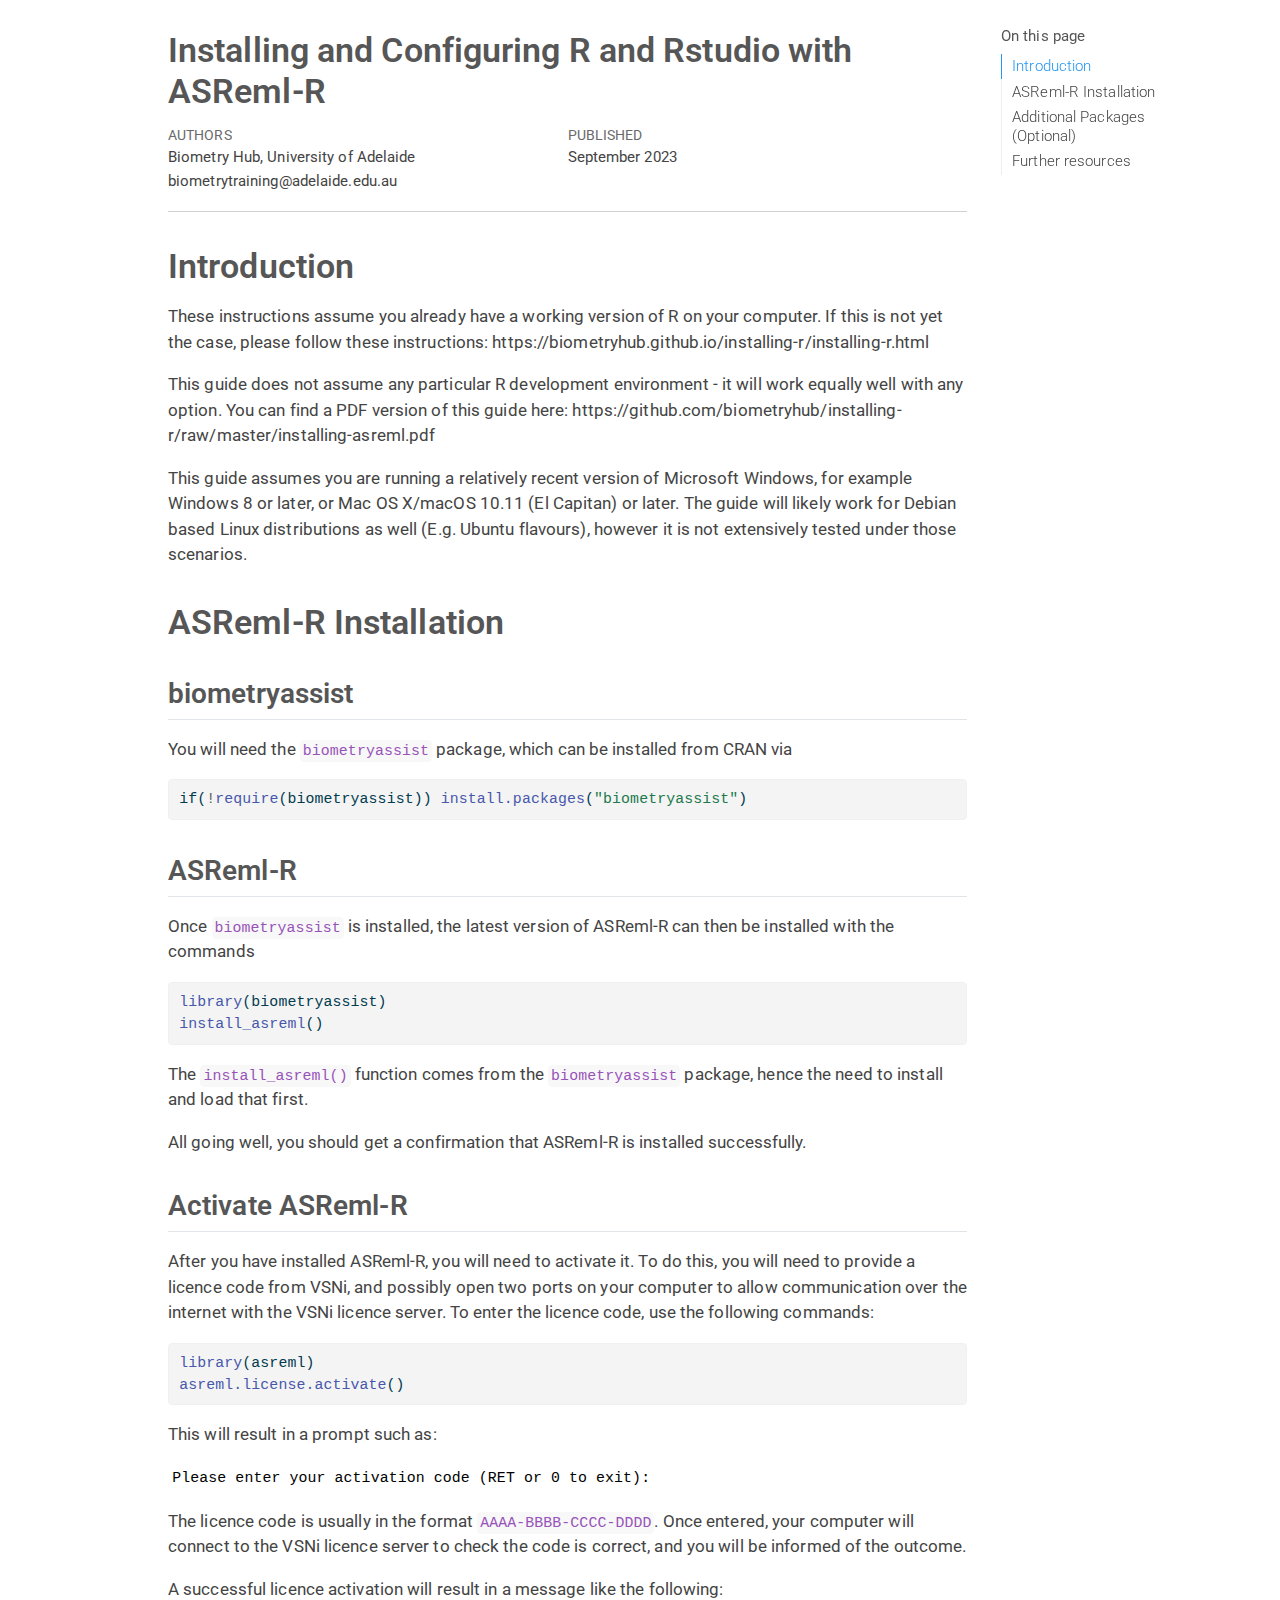
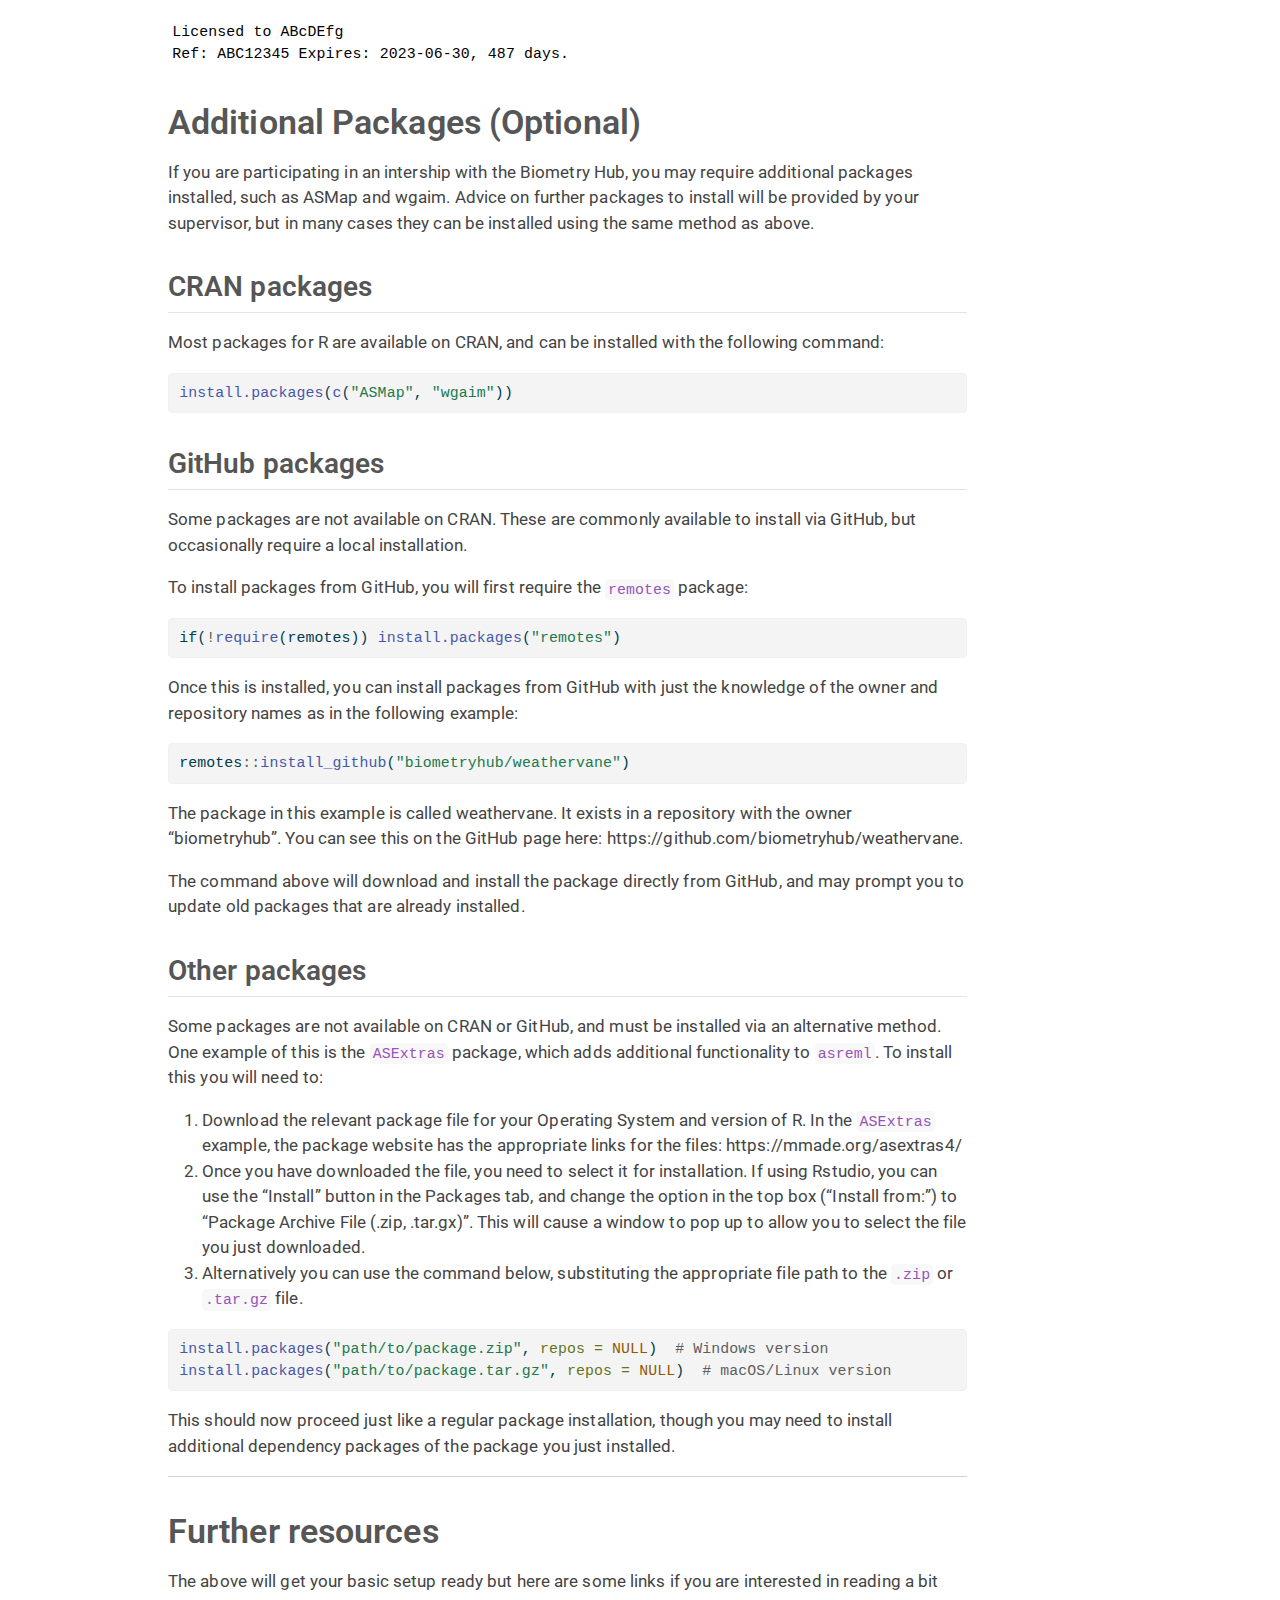
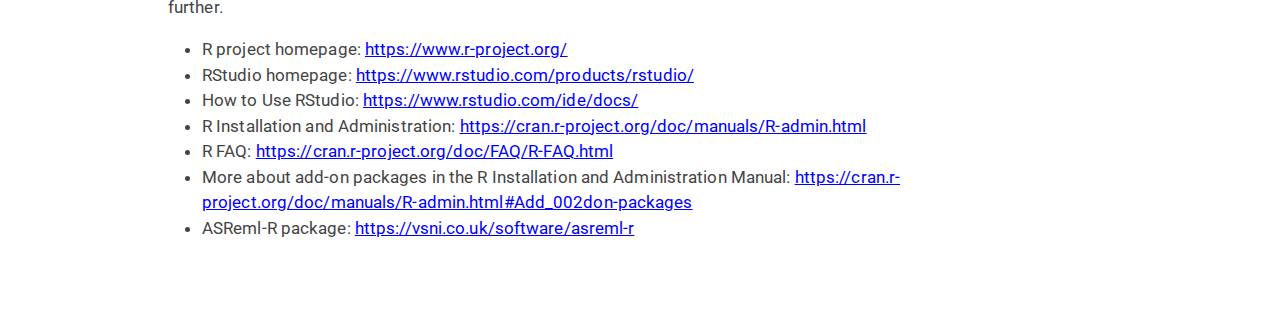
==== commit dd0b8f9a: "Cleaning up README" ====
--- a/docs/index.html
+++ b/docs/index.html
@@ -1,4710 +1,8 @@
-<!DOCTYPE html>
-<html xmlns="http://www.w3.org/1999/xhtml" lang="en" xml:lang="en"><head>
-
-<meta charset="utf-8">
-<meta name="generator" content="quarto-1.3.450">
-
-<meta name="viewport" content="width=device-width, initial-scale=1.0, user-scalable=yes">
-
-
-<title>Installing R, Rstudio and Packages</title>
-<style>
-code{white-space: pre-wrap;}
-span.smallcaps{font-variant: small-caps;}
-div.columns{display: flex; gap: min(4vw, 1.5em);}
-div.column{flex: auto; overflow-x: auto;}
-div.hanging-indent{margin-left: 1.5em; text-indent: -1.5em;}
-ul.task-list{list-style: none;}
-ul.task-list li input[type="checkbox"] {
-width: 0.8em;
-margin: 0 0.8em 0.2em -1em;  vertical-align: middle;
-}
-</style>
-
-
-<script>const headroomChanged = new CustomEvent("quarto-hrChanged", {
-  detail: {},
-  bubbles: true,
-  cancelable: false,
-  composed: false,
-});
-
-window.document.addEventListener("DOMContentLoaded", function () {
-  let init = false;
-
-  // Manage the back to top button, if one is present.
-  let lastScrollTop = window.pageYOffset || document.documentElement.scrollTop;
-  const scrollDownBuffer = 5;
-  const scrollUpBuffer = 35;
-  const btn = document.getElementById("quarto-back-to-top");
-  const hideBackToTop = () => {
-    btn.style.display = "none";
-  };
-  const showBackToTop = () => {
-    btn.style.display = "inline-block";
-  };
-  if (btn) {
-    window.document.addEventListener(
-      "scroll",
-      function () {
-        const currentScrollTop =
-          window.pageYOffset || document.documentElement.scrollTop;
-
-        // Shows and hides the button 'intelligently' as the user scrolls
-        if (currentScrollTop - scrollDownBuffer > lastScrollTop) {
-          hideBackToTop();
-          lastScrollTop = currentScrollTop <= 0 ? 0 : currentScrollTop;
-        } else if (currentScrollTop < lastScrollTop - scrollUpBuffer) {
-          showBackToTop();
-          lastScrollTop = currentScrollTop <= 0 ? 0 : currentScrollTop;
-        }
-
-        // Show the button at the bottom, hides it at the top
-        if (currentScrollTop <= 0) {
-          hideBackToTop();
-        } else if (
-          window.innerHeight + currentScrollTop >=
-          document.body.offsetHeight
-        ) {
-          showBackToTop();
-        }
-      },
-      false
-    );
-  }
-
-  function throttle(func, wait) {
-    var timeout;
-    return function () {
-      const context = this;
-      const args = arguments;
-      const later = function () {
-        clearTimeout(timeout);
-        timeout = null;
-        func.apply(context, args);
-      };
-
-      if (!timeout) {
-        timeout = setTimeout(later, wait);
-      }
-    };
-  }
-
-  function headerOffset() {
-    // Set an offset if there is are fixed top navbar
-    const headerEl = window.document.querySelector("header.fixed-top");
-    if (headerEl) {
-      return headerEl.clientHeight;
-    } else {
-      return 0;
-    }
-  }
-
-  function footerOffset() {
-    const footerEl = window.document.querySelector("footer.footer");
-    if (footerEl) {
-      return footerEl.clientHeight;
-    } else {
-      return 0;
-    }
-  }
-
-  function updateDocumentOffsetWithoutAnimation() {
-    updateDocumentOffset(false);
-  }
-
-  function updateDocumentOffset(animated) {
-    // set body offset
-    const topOffset = headerOffset();
-    const bodyOffset = topOffset + footerOffset();
-    const bodyEl = window.document.body;
-    bodyEl.setAttribute("data-bs-offset", topOffset);
-    bodyEl.style.paddingTop = topOffset + "px";
-
-    // deal with sidebar offsets
-    const sidebars = window.document.querySelectorAll(
-      ".sidebar, .headroom-target"
-    );
-    sidebars.forEach((sidebar) => {
-      if (!animated) {
-        sidebar.classList.add("notransition");
-        // Remove the no transition class after the animation has time to complete
-        setTimeout(function () {
-          sidebar.classList.remove("notransition");
-        }, 201);
-      }
-
-      if (window.Headroom && sidebar.classList.contains("sidebar-unpinned")) {
-        sidebar.style.top = "0";
-        sidebar.style.maxHeight = "100vh";
-      } else {
-        sidebar.style.top = topOffset + "px";
-        sidebar.style.maxHeight = "calc(100vh - " + topOffset + "px)";
-      }
-    });
-
-    // allow space for footer
-    const mainContainer = window.document.querySelector(".quarto-container");
-    if (mainContainer) {
-      mainContainer.style.minHeight = "calc(100vh - " + bodyOffset + "px)";
-    }
-
-    // link offset
-    let linkStyle = window.document.querySelector("#quarto-target-style");
-    if (!linkStyle) {
-      linkStyle = window.document.createElement("style");
-      linkStyle.setAttribute("id", "quarto-target-style");
-      window.document.head.appendChild(linkStyle);
-    }
-    while (linkStyle.firstChild) {
-      linkStyle.removeChild(linkStyle.firstChild);
-    }
-    if (topOffset > 0) {
-      linkStyle.appendChild(
-        window.document.createTextNode(`
-      section:target::before {
-        content: "";
-        display: block;
-        height: ${topOffset}px;
-        margin: -${topOffset}px 0 0;
-      }`)
-      );
-    }
-    if (init) {
-      window.dispatchEvent(headroomChanged);
-    }
-    init = true;
-  }
-
-  // initialize headroom
-  var header = window.document.querySelector("#quarto-header");
-  if (header && window.Headroom) {
-    const headroom = new window.Headroom(header, {
-      tolerance: 5,
-      onPin: function () {
-        const sidebars = window.document.querySelectorAll(
-          ".sidebar, .headroom-target"
-        );
-        sidebars.forEach((sidebar) => {
-          sidebar.classList.remove("sidebar-unpinned");
-        });
-        updateDocumentOffset();
-      },
-      onUnpin: function () {
-        const sidebars = window.document.querySelectorAll(
-          ".sidebar, .headroom-target"
-        );
-        sidebars.forEach((sidebar) => {
-          sidebar.classList.add("sidebar-unpinned");
-        });
-        updateDocumentOffset();
-      },
-    });
-    headroom.init();
-
-    let frozen = false;
-    window.quartoToggleHeadroom = function () {
-      if (frozen) {
-        headroom.unfreeze();
-        frozen = false;
-      } else {
-        headroom.freeze();
-        frozen = true;
-      }
-    };
-  }
-
-  window.addEventListener(
-    "hashchange",
-    function (e) {
-      if (
-        getComputedStyle(document.documentElement).scrollBehavior !== "smooth"
-      ) {
-        window.scrollTo(0, window.pageYOffset - headerOffset());
-      }
-    },
-    false
-  );
-
-  // Observe size changed for the header
-  const headerEl = window.document.querySelector("header.fixed-top");
-  if (headerEl && window.ResizeObserver) {
-    const observer = new window.ResizeObserver(
-      updateDocumentOffsetWithoutAnimation
-    );
-    observer.observe(headerEl, {
-      attributes: true,
-      childList: true,
-      characterData: true,
-    });
-  } else {
-    window.addEventListener(
-      "resize",
-      throttle(updateDocumentOffsetWithoutAnimation, 50)
-    );
-  }
-  setTimeout(updateDocumentOffsetWithoutAnimation, 250);
-
-  // fixup index.html links if we aren't on the filesystem
-  if (window.location.protocol !== "file:") {
-    const links = window.document.querySelectorAll("a");
-    for (let i = 0; i < links.length; i++) {
-      if (links[i].href) {
-        links[i].href = links[i].href.replace(/\/index\.html/, "/");
-      }
-    }
-
-    // Fixup any sharing links that require urls
-    // Append url to any sharing urls
-    const sharingLinks = window.document.querySelectorAll(
-      "a.sidebar-tools-main-item"
-    );
-    for (let i = 0; i < sharingLinks.length; i++) {
-      const sharingLink = sharingLinks[i];
-      const href = sharingLink.getAttribute("href");
-      if (href) {
-        sharingLink.setAttribute(
-          "href",
-          href.replace("|url|", window.location.href)
-        );
-      }
-    }
-
-    // Scroll the active navigation item into view, if necessary
-    const navSidebar = window.document.querySelector("nav#quarto-sidebar");
-    if (navSidebar) {
-      // Find the active item
-      const activeItem = navSidebar.querySelector("li.sidebar-item a.active");
-      if (activeItem) {
-        // Wait for the scroll height and height to resolve by observing size changes on the
-        // nav element that is scrollable
-        const resizeObserver = new ResizeObserver((_entries) => {
-          // The bottom of the element
-          const elBottom = activeItem.offsetTop;
-          const viewBottom = navSidebar.scrollTop + navSidebar.clientHeight;
-
-          // The element height and scroll height are the same, then we are still loading
-          if (viewBottom !== navSidebar.scrollHeight) {
-            // Determine if the item isn't visible and scroll to it
-            if (elBottom >= viewBottom) {
-              navSidebar.scrollTop = elBottom;
-            }
-
-            // stop observing now since we've completed the scroll
-            resizeObserver.unobserve(navSidebar);
-          }
-        });
-        resizeObserver.observe(navSidebar);
-      }
-    }
-  }
-});
-</script>
-<script>/*!
- * clipboard.js v2.0.11
- * https://clipboardjs.com/
- *
- * Licensed MIT © Zeno Rocha
- */
-!function(t,e){"object"==typeof exports&&"object"==typeof module?module.exports=e():"function"==typeof define&&define.amd?define([],e):"object"==typeof exports?exports.ClipboardJS=e():t.ClipboardJS=e()}(this,function(){return n={686:function(t,e,n){"use strict";n.d(e,{default:function(){return b}});var e=n(279),i=n.n(e),e=n(370),u=n.n(e),e=n(817),r=n.n(e);function c(t){try{return document.execCommand(t)}catch(t){return}}var a=function(t){t=r()(t);return c("cut"),t};function o(t,e){var n,o,t=(n=t,o="rtl"===document.documentElement.getAttribute("dir"),(t=document.createElement("textarea")).style.fontSize="12pt",t.style.border="0",t.style.padding="0",t.style.margin="0",t.style.position="absolute",t.style[o?"right":"left"]="-9999px",o=window.pageYOffset||document.documentElement.scrollTop,t.style.top="".concat(o,"px"),t.setAttribute("readonly",""),t.value=n,t);return e.container.appendChild(t),e=r()(t),c("copy"),t.remove(),e}var f=function(t){var e=1<arguments.length&&void 0!==arguments[1]?arguments[1]:{container:document.body},n="";return"string"==typeof t?n=o(t,e):t instanceof HTMLInputElement&&!["text","search","url","tel","password"].includes(null==t?void 0:t.type)?n=o(t.value,e):(n=r()(t),c("copy")),n};function l(t){return(l="function"==typeof Symbol&&"symbol"==typeof Symbol.iterator?function(t){return typeof t}:function(t){return t&&"function"==typeof Symbol&&t.constructor===Symbol&&t!==Symbol.prototype?"symbol":typeof t})(t)}var s=function(){var t=0<arguments.length&&void 0!==arguments[0]?arguments[0]:{},e=t.action,n=void 0===e?"copy":e,o=t.container,e=t.target,t=t.text;if("copy"!==n&&"cut"!==n)throw new Error('Invalid "action" value, use either "copy" or "cut"');if(void 0!==e){if(!e||"object"!==l(e)||1!==e.nodeType)throw new Error('Invalid "target" value, use a valid Element');if("copy"===n&&e.hasAttribute("disabled"))throw new Error('Invalid "target" attribute. Please use "readonly" instead of "disabled" attribute');if("cut"===n&&(e.hasAttribute("readonly")||e.hasAttribute("disabled")))throw new Error('Invalid "target" attribute. You can\'t cut text from elements with "readonly" or "disabled" attributes')}return t?f(t,{container:o}):e?"cut"===n?a(e):f(e,{container:o}):void 0};function p(t){return(p="function"==typeof Symbol&&"symbol"==typeof Symbol.iterator?function(t){return typeof t}:function(t){return t&&"function"==typeof Symbol&&t.constructor===Symbol&&t!==Symbol.prototype?"symbol":typeof t})(t)}function d(t,e){for(var n=0;n<e.length;n++){var o=e[n];o.enumerable=o.enumerable||!1,o.configurable=!0,"value"in o&&(o.writable=!0),Object.defineProperty(t,o.key,o)}}function y(t,e){return(y=Object.setPrototypeOf||function(t,e){return t.__proto__=e,t})(t,e)}function h(n){var o=function(){if("undefined"==typeof Reflect||!Reflect.construct)return!1;if(Reflect.construct.sham)return!1;if("function"==typeof Proxy)return!0;try{return Date.prototype.toString.call(Reflect.construct(Date,[],function(){})),!0}catch(t){return!1}}();return function(){var t,e=v(n);return t=o?(t=v(this).constructor,Reflect.construct(e,arguments,t)):e.apply(this,arguments),e=this,!(t=t)||"object"!==p(t)&&"function"!=typeof t?function(t){if(void 0!==t)return t;throw new ReferenceError("this hasn't been initialised - super() hasn't been called")}(e):t}}function v(t){return(v=Object.setPrototypeOf?Object.getPrototypeOf:function(t){return t.__proto__||Object.getPrototypeOf(t)})(t)}function m(t,e){t="data-clipboard-".concat(t);if(e.hasAttribute(t))return e.getAttribute(t)}var b=function(){!function(t,e){if("function"!=typeof e&&null!==e)throw new TypeError("Super expression must either be null or a function");t.prototype=Object.create(e&&e.prototype,{constructor:{value:t,writable:!0,configurable:!0}}),e&&y(t,e)}(r,i());var t,e,n,o=h(r);function r(t,e){var n;return function(t){if(!(t instanceof r))throw new TypeError("Cannot call a class as a function")}(this),(n=o.call(this)).resolveOptions(e),n.listenClick(t),n}return t=r,n=[{key:"copy",value:function(t){var e=1<arguments.length&&void 0!==arguments[1]?arguments[1]:{container:document.body};return f(t,e)}},{key:"cut",value:function(t){return a(t)}},{key:"isSupported",value:function(){var t=0<arguments.length&&void 0!==arguments[0]?arguments[0]:["copy","cut"],t="string"==typeof t?[t]:t,e=!!document.queryCommandSupported;return t.forEach(function(t){e=e&&!!document.queryCommandSupported(t)}),e}}],(e=[{key:"resolveOptions",value:function(){var t=0<arguments.length&&void 0!==arguments[0]?arguments[0]:{};this.action="function"==typeof t.action?t.action:this.defaultAction,this.target="function"==typeof t.target?t.target:this.defaultTarget,this.text="function"==typeof t.text?t.text:this.defaultText,this.container="object"===p(t.container)?t.container:document.body}},{key:"listenClick",value:function(t){var e=this;this.listener=u()(t,"click",function(t){return e.onClick(t)})}},{key:"onClick",value:function(t){var e=t.delegateTarget||t.currentTarget,n=this.action(e)||"copy",t=s({action:n,container:this.container,target:this.target(e),text:this.text(e)});this.emit(t?"success":"error",{action:n,text:t,trigger:e,clearSelection:function(){e&&e.focus(),window.getSelection().removeAllRanges()}})}},{key:"defaultAction",value:function(t){return m("action",t)}},{key:"defaultTarget",value:function(t){t=m("target",t);if(t)return document.querySelector(t)}},{key:"defaultText",value:function(t){return m("text",t)}},{key:"destroy",value:function(){this.listener.destroy()}}])&&d(t.prototype,e),n&&d(t,n),r}()},828:function(t){var e;"undefined"==typeof Element||Element.prototype.matches||((e=Element.prototype).matches=e.matchesSelector||e.mozMatchesSelector||e.msMatchesSelector||e.oMatchesSelector||e.webkitMatchesSelector),t.exports=function(t,e){for(;t&&9!==t.nodeType;){if("function"==typeof t.matches&&t.matches(e))return t;t=t.parentNode}}},438:function(t,e,n){var u=n(828);function i(t,e,n,o,r){var i=function(e,n,t,o){return function(t){t.delegateTarget=u(t.target,n),t.delegateTarget&&o.call(e,t)}}.apply(this,arguments);return t.addEventListener(n,i,r),{destroy:function(){t.removeEventListener(n,i,r)}}}t.exports=function(t,e,n,o,r){return"function"==typeof t.addEventListener?i.apply(null,arguments):"function"==typeof n?i.bind(null,document).apply(null,arguments):("string"==typeof t&&(t=document.querySelectorAll(t)),Array.prototype.map.call(t,function(t){return i(t,e,n,o,r)}))}},879:function(t,n){n.node=function(t){return void 0!==t&&t instanceof HTMLElement&&1===t.nodeType},n.nodeList=function(t){var e=Object.prototype.toString.call(t);return void 0!==t&&("[object NodeList]"===e||"[object HTMLCollection]"===e)&&"length"in t&&(0===t.length||n.node(t[0]))},n.string=function(t){return"string"==typeof t||t instanceof String},n.fn=function(t){return"[object Function]"===Object.prototype.toString.call(t)}},370:function(t,e,n){var f=n(879),l=n(438);t.exports=function(t,e,n){if(!t&&!e&&!n)throw new Error("Missing required arguments");if(!f.string(e))throw new TypeError("Second argument must be a String");if(!f.fn(n))throw new TypeError("Third argument must be a Function");if(f.node(t))return c=e,a=n,(u=t).addEventListener(c,a),{destroy:function(){u.removeEventListener(c,a)}};if(f.nodeList(t))return o=t,r=e,i=n,Array.prototype.forEach.call(o,function(t){t.addEventListener(r,i)}),{destroy:function(){Array.prototype.forEach.call(o,function(t){t.removeEventListener(r,i)})}};if(f.string(t))return t=t,e=e,n=n,l(document.body,t,e,n);throw new TypeError("First argument must be a String, HTMLElement, HTMLCollection, or NodeList");var o,r,i,u,c,a}},817:function(t){t.exports=function(t){var e,n="SELECT"===t.nodeName?(t.focus(),t.value):"INPUT"===t.nodeName||"TEXTAREA"===t.nodeName?((e=t.hasAttribute("readonly"))||t.setAttribute("readonly",""),t.select(),t.setSelectionRange(0,t.value.length),e||t.removeAttribute("readonly"),t.value):(t.hasAttribute("contenteditable")&&t.focus(),n=window.getSelection(),(e=document.createRange()).selectNodeContents(t),n.removeAllRanges(),n.addRange(e),n.toString());return n}},279:function(t){function e(){}e.prototype={on:function(t,e,n){var o=this.e||(this.e={});return(o[t]||(o[t]=[])).push({fn:e,ctx:n}),this},once:function(t,e,n){var o=this;function r(){o.off(t,r),e.apply(n,arguments)}return r._=e,this.on(t,r,n)},emit:function(t){for(var e=[].slice.call(arguments,1),n=((this.e||(this.e={}))[t]||[]).slice(),o=0,r=n.length;o<r;o++)n[o].fn.apply(n[o].ctx,e);return this},off:function(t,e){var n=this.e||(this.e={}),o=n[t],r=[];if(o&&e)for(var i=0,u=o.length;i<u;i++)o[i].fn!==e&&o[i].fn._!==e&&r.push(o[i]);return r.length?n[t]=r:delete n[t],this}},t.exports=e,t.exports.TinyEmitter=e}},r={},o.n=function(t){var e=t&&t.__esModule?function(){return t.default}:function(){return t};return o.d(e,{a:e}),e},o.d=function(t,e){for(var n in e)o.o(e,n)&&!o.o(t,n)&&Object.defineProperty(t,n,{enumerable:!0,get:e[n]})},o.o=function(t,e){return Object.prototype.hasOwnProperty.call(t,e)},o(686).default;function o(t){if(r[t])return r[t].exports;var e=r[t]={exports:{}};return n[t](e,e.exports,o),e.exports}var n,r});</script>
-<script>/*! @algolia/autocomplete-js 1.7.3 | MIT License | © Algolia, Inc. and contributors | https://github.com/algolia/autocomplete */
-!function(e,t){"object"==typeof exports&&"undefined"!=typeof module?t(exports):"function"==typeof define&&define.amd?define(["exports"],t):t((e="undefined"!=typeof globalThis?globalThis:e||self)["@algolia/autocomplete-js"]={})}(this,(function(e){"use strict";function t(e,t){var n=Object.keys(e);if(Object.getOwnPropertySymbols){var r=Object.getOwnPropertySymbols(e);t&&(r=r.filter((function(t){return Object.getOwnPropertyDescriptor(e,t).enumerable}))),n.push.apply(n,r)}return n}function n(e){for(var n=1;n<arguments.length;n++){var r=null!=arguments[n]?arguments[n]:{};n%2?t(Object(r),!0).forEach((function(t){o(e,t,r[t])})):Object.getOwnPropertyDescriptors?Object.defineProperties(e,Object.getOwnPropertyDescriptors(r)):t(Object(r)).forEach((function(t){Object.defineProperty(e,t,Object.getOwnPropertyDescriptor(r,t))}))}return e}function r(e){return r="function"==typeof Symbol&&"symbol"==typeof Symbol.iterator?function(e){return typeof e}:function(e){return e&&"function"==typeof Symbol&&e.constructor===Symbol&&e!==Symbol.prototype?"symbol":typeof e},r(e)}function o(e,t,n){return t in e?Object.defineProperty(e,t,{value:n,enumerable:!0,configurable:!0,writable:!0}):e[t]=n,e}function i(){return i=Object.assign||function(e){for(var t=1;t<arguments.length;t++){var n=arguments[t];for(var r in n)Object.prototype.hasOwnProperty.call(n,r)&&(e[r]=n[r])}return e},i.apply(this,arguments)}function u(e,t){if(null==e)return{};var n,r,o=function(e,t){if(null==e)return{};var n,r,o={},i=Object.keys(e);for(r=0;r<i.length;r++)n=i[r],t.indexOf(n)>=0||(o[n]=e[n]);return o}(e,t);if(Object.getOwnPropertySymbols){var i=Object.getOwnPropertySymbols(e);for(r=0;r<i.length;r++)n=i[r],t.indexOf(n)>=0||Object.prototype.propertyIsEnumerable.call(e,n)&&(o[n]=e[n])}return o}function a(e,t){return function(e){if(Array.isArray(e))return e}(e)||function(e,t){var n=null==e?null:"undefined"!=typeof Symbol&&e[Symbol.iterator]||e["@@iterator"];if(null==n)return;var r,o,i=[],u=!0,a=!1;try{for(n=n.call(e);!(u=(r=n.next()).done)&&(i.push(r.value),!t||i.length!==t);u=!0);}catch(e){a=!0,o=e}finally{try{u||null==n.return||n.return()}finally{if(a)throw o}}return i}(e,t)||l(e,t)||function(){throw new TypeError("Invalid attempt to destructure non-iterable instance.\nIn order to be iterable, non-array objects must have a [Symbol.iterator]() method.")}()}function c(e){return function(e){if(Array.isArray(e))return s(e)}(e)||function(e){if("undefined"!=typeof Symbol&&null!=e[Symbol.iterator]||null!=e["@@iterator"])return Array.from(e)}(e)||l(e)||function(){throw new TypeError("Invalid attempt to spread non-iterable instance.\nIn order to be iterable, non-array objects must have a [Symbol.iterator]() method.")}()}function l(e,t){if(e){if("string"==typeof e)return s(e,t);var n=Object.prototype.toString.call(e).slice(8,-1);return"Object"===n&&e.constructor&&(n=e.constructor.name),"Map"===n||"Set"===n?Array.from(e):"Arguments"===n||/^(?:Ui|I)nt(?:8|16|32)(?:Clamped)?Array$/.test(n)?s(e,t):void 0}}function s(e,t){(null==t||t>e.length)&&(t=e.length);for(var n=0,r=new Array(t);n<t;n++)r[n]=e[n];return r}function p(e){return{current:e}}function f(e,t){var n=void 0;return function(){for(var r=arguments.length,o=new Array(r),i=0;i<r;i++)o[i]=arguments[i];n&&clearTimeout(n),n=setTimeout((function(){return e.apply(void 0,o)}),t)}}function d(e){return e.reduce((function(e,t){return e.concat(t)}),[])}var m=0;function v(){return"autocomplete-".concat(m++)}function h(e,t){return t.reduce((function(e,t){return e&&e[t]}),e)}function g(e){return 0===e.collections.length?0:e.collections.reduce((function(e,t){return e+t.items.length}),0)}var y=function(){},b="1.7.3",O=[{segment:"autocomplete-core",version:b}];function _(e,t){var n=t;return{then:function(t,r){return _(e.then(j(t,n,e),j(r,n,e)),n)},catch:function(t){return _(e.catch(j(t,n,e)),n)},finally:function(t){return t&&n.onCancelList.push(t),_(e.finally(j(t&&function(){return n.onCancelList=[],t()},n,e)),n)},cancel:function(){n.isCanceled=!0;var e=n.onCancelList;n.onCancelList=[],e.forEach((function(e){e()}))},isCanceled:function(){return!0===n.isCanceled}}}function P(e){return _(e,{isCanceled:!1,onCancelList:[]})}function j(e,t,n){return e?function(n){return t.isCanceled?n:e(n)}:n}function w(e,t,n,r){if(!n)return null;if(e<0&&(null===t||null!==r&&0===t))return n+e;var o=(null===t?-1:t)+e;return o<=-1||o>=n?null===r?null:0:o}function S(e,t){var n=Object.keys(e);if(Object.getOwnPropertySymbols){var r=Object.getOwnPropertySymbols(e);t&&(r=r.filter((function(t){return Object.getOwnPropertyDescriptor(e,t).enumerable}))),n.push.apply(n,r)}return n}function I(e,t,n){return t in e?Object.defineProperty(e,t,{value:n,enumerable:!0,configurable:!0,writable:!0}):e[t]=n,e}function E(e,t){var n=[];return Promise.resolve(e(t)).then((function(e){return Promise.all(e.filter((function(e){return Boolean(e)})).map((function(e){if(e.sourceId,n.includes(e.sourceId))throw new Error("[Autocomplete] The `sourceId` ".concat(JSON.stringify(e.sourceId)," is not unique."));n.push(e.sourceId);var t=function(e){for(var t=1;t<arguments.length;t++){var n=null!=arguments[t]?arguments[t]:{};t%2?S(Object(n),!0).forEach((function(t){I(e,t,n[t])})):Object.getOwnPropertyDescriptors?Object.defineProperties(e,Object.getOwnPropertyDescriptors(n)):S(Object(n)).forEach((function(t){Object.defineProperty(e,t,Object.getOwnPropertyDescriptor(n,t))}))}return e}({getItemInputValue:function(e){return e.state.query},getItemUrl:function(){},onSelect:function(e){(0,e.setIsOpen)(!1)},onActive:y},e);return Promise.resolve(t)})))}))}function A(e){var t=function(e){var t=e.collections.map((function(e){return e.items.length})).reduce((function(e,t,n){var r=(e[n-1]||0)+t;return e.push(r),e}),[]).reduce((function(t,n){return n<=e.activeItemId?t+1:t}),0);return e.collections[t]}(e);if(!t)return null;var n=t.items[function(e){for(var t=e.state,n=e.collection,r=!1,o=0,i=0;!1===r;){var u=t.collections[o];if(u===n){r=!0;break}i+=u.items.length,o++}return t.activeItemId-i}({state:e,collection:t})],r=t.source;return{item:n,itemInputValue:r.getItemInputValue({item:n,state:e}),itemUrl:r.getItemUrl({item:n,state:e}),source:r}}var C=/((gt|sm)-|galaxy nexus)|samsung[- ]/i;function D(e,t){var n=Object.keys(e);if(Object.getOwnPropertySymbols){var r=Object.getOwnPropertySymbols(e);t&&(r=r.filter((function(t){return Object.getOwnPropertyDescriptor(e,t).enumerable}))),n.push.apply(n,r)}return n}function k(e){for(var t=1;t<arguments.length;t++){var n=null!=arguments[t]?arguments[t]:{};t%2?D(Object(n),!0).forEach((function(t){x(e,t,n[t])})):Object.getOwnPropertyDescriptors?Object.defineProperties(e,Object.getOwnPropertyDescriptors(n)):D(Object(n)).forEach((function(t){Object.defineProperty(e,t,Object.getOwnPropertyDescriptor(n,t))}))}return e}function x(e,t,n){return t in e?Object.defineProperty(e,t,{value:n,enumerable:!0,configurable:!0,writable:!0}):e[t]=n,e}function N(e,t){var n=Object.keys(e);if(Object.getOwnPropertySymbols){var r=Object.getOwnPropertySymbols(e);t&&(r=r.filter((function(t){return Object.getOwnPropertyDescriptor(e,t).enumerable}))),n.push.apply(n,r)}return n}function q(e,t,n){return t in e?Object.defineProperty(e,t,{value:n,enumerable:!0,configurable:!0,writable:!0}):e[t]=n,e}function R(e,t,n){var r,o=t.initialState;return{getState:function(){return o},dispatch:function(r,i){var u=function(e){for(var t=1;t<arguments.length;t++){var n=null!=arguments[t]?arguments[t]:{};t%2?N(Object(n),!0).forEach((function(t){q(e,t,n[t])})):Object.getOwnPropertyDescriptors?Object.defineProperties(e,Object.getOwnPropertyDescriptors(n)):N(Object(n)).forEach((function(t){Object.defineProperty(e,t,Object.getOwnPropertyDescriptor(n,t))}))}return e}({},o);o=e(o,{type:r,props:t,payload:i}),n({state:o,prevState:u})},pendingRequests:(r=[],{add:function(e){return r.push(e),e.finally((function(){r=r.filter((function(t){return t!==e}))}))},cancelAll:function(){r.forEach((function(e){return e.cancel()}))},isEmpty:function(){return 0===r.length}})}}function T(e,t){var n=Object.keys(e);if(Object.getOwnPropertySymbols){var r=Object.getOwnPropertySymbols(e);t&&(r=r.filter((function(t){return Object.getOwnPropertyDescriptor(e,t).enumerable}))),n.push.apply(n,r)}return n}function L(e){for(var t=1;t<arguments.length;t++){var n=null!=arguments[t]?arguments[t]:{};t%2?T(Object(n),!0).forEach((function(t){B(e,t,n[t])})):Object.getOwnPropertyDescriptors?Object.defineProperties(e,Object.getOwnPropertyDescriptors(n)):T(Object(n)).forEach((function(t){Object.defineProperty(e,t,Object.getOwnPropertyDescriptor(n,t))}))}return e}function B(e,t,n){return t in e?Object.defineProperty(e,t,{value:n,enumerable:!0,configurable:!0,writable:!0}):e[t]=n,e}function F(e){return function(e){if(Array.isArray(e))return M(e)}(e)||function(e){if("undefined"!=typeof Symbol&&null!=e[Symbol.iterator]||null!=e["@@iterator"])return Array.from(e)}(e)||function(e,t){if(!e)return;if("string"==typeof e)return M(e,t);var n=Object.prototype.toString.call(e).slice(8,-1);"Object"===n&&e.constructor&&(n=e.constructor.name);if("Map"===n||"Set"===n)return Array.from(e);if("Arguments"===n||/^(?:Ui|I)nt(?:8|16|32)(?:Clamped)?Array$/.test(n))return M(e,t)}(e)||function(){throw new TypeError("Invalid attempt to spread non-iterable instance.\nIn order to be iterable, non-array objects must have a [Symbol.iterator]() method.")}()}function M(e,t){(null==t||t>e.length)&&(t=e.length);for(var n=0,r=new Array(t);n<t;n++)r[n]=e[n];return r}function U(e,t){var n=Object.keys(e);if(Object.getOwnPropertySymbols){var r=Object.getOwnPropertySymbols(e);t&&(r=r.filter((function(t){return Object.getOwnPropertyDescriptor(e,t).enumerable}))),n.push.apply(n,r)}return n}function H(e){for(var t=1;t<arguments.length;t++){var n=null!=arguments[t]?arguments[t]:{};t%2?U(Object(n),!0).forEach((function(t){V(e,t,n[t])})):Object.getOwnPropertyDescriptors?Object.defineProperties(e,Object.getOwnPropertyDescriptors(n)):U(Object(n)).forEach((function(t){Object.defineProperty(e,t,Object.getOwnPropertyDescriptor(n,t))}))}return e}function V(e,t,n){return t in e?Object.defineProperty(e,t,{value:n,enumerable:!0,configurable:!0,writable:!0}):e[t]=n,e}function W(e,t){var n=Object.keys(e);if(Object.getOwnPropertySymbols){var r=Object.getOwnPropertySymbols(e);t&&(r=r.filter((function(t){return Object.getOwnPropertyDescriptor(e,t).enumerable}))),n.push.apply(n,r)}return n}function Q(e){for(var t=1;t<arguments.length;t++){var n=null!=arguments[t]?arguments[t]:{};t%2?W(Object(n),!0).forEach((function(t){$(e,t,n[t])})):Object.getOwnPropertyDescriptors?Object.defineProperties(e,Object.getOwnPropertyDescriptors(n)):W(Object(n)).forEach((function(t){Object.defineProperty(e,t,Object.getOwnPropertyDescriptor(n,t))}))}return e}function $(e,t,n){return t in e?Object.defineProperty(e,t,{value:n,enumerable:!0,configurable:!0,writable:!0}):e[t]=n,e}function z(e){return function(e){if(Array.isArray(e))return G(e)}(e)||function(e){if("undefined"!=typeof Symbol&&null!=e[Symbol.iterator]||null!=e["@@iterator"])return Array.from(e)}(e)||function(e,t){if(!e)return;if("string"==typeof e)return G(e,t);var n=Object.prototype.toString.call(e).slice(8,-1);"Object"===n&&e.constructor&&(n=e.constructor.name);if("Map"===n||"Set"===n)return Array.from(e);if("Arguments"===n||/^(?:Ui|I)nt(?:8|16|32)(?:Clamped)?Array$/.test(n))return G(e,t)}(e)||function(){throw new TypeError("Invalid attempt to spread non-iterable instance.\nIn order to be iterable, non-array objects must have a [Symbol.iterator]() method.")}()}function G(e,t){(null==t||t>e.length)&&(t=e.length);for(var n=0,r=new Array(t);n<t;n++)r[n]=e[n];return r}function K(e,t){var n=Object.keys(e);if(Object.getOwnPropertySymbols){var r=Object.getOwnPropertySymbols(e);t&&(r=r.filter((function(t){return Object.getOwnPropertyDescriptor(e,t).enumerable}))),n.push.apply(n,r)}return n}function J(e){for(var t=1;t<arguments.length;t++){var n=null!=arguments[t]?arguments[t]:{};t%2?K(Object(n),!0).forEach((function(t){Y(e,t,n[t])})):Object.getOwnPropertyDescriptors?Object.defineProperties(e,Object.getOwnPropertyDescriptors(n)):K(Object(n)).forEach((function(t){Object.defineProperty(e,t,Object.getOwnPropertyDescriptor(n,t))}))}return e}function Y(e,t,n){return t in e?Object.defineProperty(e,t,{value:n,enumerable:!0,configurable:!0,writable:!0}):e[t]=n,e}function X(e){return Boolean(e.execute)}function Z(e,t){return n=e,Boolean(null==n?void 0:n.execute)?J(J({},e),{},{requests:e.queries.map((function(n){return{query:n,sourceId:t,transformResponse:e.transformResponse}}))}):{items:e,sourceId:t};var n}function ee(e){var t=e.reduce((function(e,t){if(!X(t))return e.push(t),e;var n=t.searchClient,r=t.execute,o=t.requesterId,i=t.requests,u=e.find((function(e){return X(t)&&X(e)&&e.searchClient===n&&Boolean(o)&&e.requesterId===o}));if(u){var a;(a=u.items).push.apply(a,z(i))}else{var c={execute:r,requesterId:o,items:i,searchClient:n};e.push(c)}return e}),[]).map((function(e){if(!X(e))return Promise.resolve(e);var t=e,n=t.execute,r=t.items;return n({searchClient:t.searchClient,requests:r})}));return Promise.all(t).then((function(e){return d(e)}))}function te(e,t){return t.map((function(t){var n=e.filter((function(e){return e.sourceId===t.sourceId})),r=n.map((function(e){return e.items})),o=n[0].transformResponse,i=o?o(function(e){var t=e.map((function(e){var t;return k(k({},e),{},{hits:null===(t=e.hits)||void 0===t?void 0:t.map((function(t){return k(k({},t),{},{__autocomplete_indexName:e.index,__autocomplete_queryID:e.queryID})}))})}));return{results:t,hits:t.map((function(e){return e.hits})).filter(Boolean),facetHits:t.map((function(e){var t;return null===(t=e.facetHits)||void 0===t?void 0:t.map((function(e){return{label:e.value,count:e.count,_highlightResult:{label:{value:e.highlighted}}}}))})).filter(Boolean)}}(r)):r;return i.every(Boolean),'The `getItems` function from source "'.concat(t.sourceId,'" must return an array of items but returned ').concat(JSON.stringify(void 0),".\n\nDid you forget to return items?\n\nSee: https://www.algolia.com/doc/ui-libraries/autocomplete/core-concepts/sources/#param-getitems"),{source:t,items:i}}))}var ne=["event","nextState","props","query","refresh","store"];function re(e,t){var n=Object.keys(e);if(Object.getOwnPropertySymbols){var r=Object.getOwnPropertySymbols(e);t&&(r=r.filter((function(t){return Object.getOwnPropertyDescriptor(e,t).enumerable}))),n.push.apply(n,r)}return n}function oe(e){for(var t=1;t<arguments.length;t++){var n=null!=arguments[t]?arguments[t]:{};t%2?re(Object(n),!0).forEach((function(t){ie(e,t,n[t])})):Object.getOwnPropertyDescriptors?Object.defineProperties(e,Object.getOwnPropertyDescriptors(n)):re(Object(n)).forEach((function(t){Object.defineProperty(e,t,Object.getOwnPropertyDescriptor(n,t))}))}return e}function ie(e,t,n){return t in e?Object.defineProperty(e,t,{value:n,enumerable:!0,configurable:!0,writable:!0}):e[t]=n,e}function ue(e,t){if(null==e)return{};var n,r,o=function(e,t){if(null==e)return{};var n,r,o={},i=Object.keys(e);for(r=0;r<i.length;r++)n=i[r],t.indexOf(n)>=0||(o[n]=e[n]);return o}(e,t);if(Object.getOwnPropertySymbols){var i=Object.getOwnPropertySymbols(e);for(r=0;r<i.length;r++)n=i[r],t.indexOf(n)>=0||Object.prototype.propertyIsEnumerable.call(e,n)&&(o[n]=e[n])}return o}var ae,ce,le,se=null,pe=(ae=-1,ce=-1,le=void 0,function(e){var t=++ae;return Promise.resolve(e).then((function(e){return le&&t<ce?le:(ce=t,le=e,e)}))});function fe(e){var t=e.event,n=e.nextState,r=void 0===n?{}:n,o=e.props,i=e.query,u=e.refresh,a=e.store,c=ue(e,ne);se&&o.environment.clearTimeout(se);var l=c.setCollections,s=c.setIsOpen,p=c.setQuery,f=c.setActiveItemId,m=c.setStatus;if(p(i),f(o.defaultActiveItemId),!i&&!1===o.openOnFocus){var v,h=a.getState().collections.map((function(e){return oe(oe({},e),{},{items:[]})}));m("idle"),l(h),s(null!==(v=r.isOpen)&&void 0!==v?v:o.shouldPanelOpen({state:a.getState()}));var g=P(pe(h).then((function(){return Promise.resolve()})));return a.pendingRequests.add(g)}m("loading"),se=o.environment.setTimeout((function(){m("stalled")}),o.stallThreshold);var y=P(pe(o.getSources(oe({query:i,refresh:u,state:a.getState()},c)).then((function(e){return Promise.all(e.map((function(e){return Promise.resolve(e.getItems(oe({query:i,refresh:u,state:a.getState()},c))).then((function(t){return Z(t,e.sourceId)}))}))).then(ee).then((function(t){return te(t,e)})).then((function(e){return function(e){var t=e.collections,n=e.props,r=e.state,o=t.reduce((function(e,t){return Q(Q({},e),{},$({},t.source.sourceId,Q(Q({},t.source),{},{getItems:function(){return d(t.items)}})))}),{});return d(n.reshape({sources:Object.values(o),sourcesBySourceId:o,state:r})).filter(Boolean).map((function(e){return{source:e,items:e.getItems()}}))}({collections:e,props:o,state:a.getState()})}))})))).then((function(e){var n;m("idle"),l(e);var p=o.shouldPanelOpen({state:a.getState()});s(null!==(n=r.isOpen)&&void 0!==n?n:o.openOnFocus&&!i&&p||p);var f=A(a.getState());if(null!==a.getState().activeItemId&&f){var d=f.item,v=f.itemInputValue,h=f.itemUrl,g=f.source;g.onActive(oe({event:t,item:d,itemInputValue:v,itemUrl:h,refresh:u,source:g,state:a.getState()},c))}})).finally((function(){m("idle"),se&&o.environment.clearTimeout(se)}));return a.pendingRequests.add(y)}var de=["event","props","refresh","store"];function me(e,t){var n=Object.keys(e);if(Object.getOwnPropertySymbols){var r=Object.getOwnPropertySymbols(e);t&&(r=r.filter((function(t){return Object.getOwnPropertyDescriptor(e,t).enumerable}))),n.push.apply(n,r)}return n}function ve(e){for(var t=1;t<arguments.length;t++){var n=null!=arguments[t]?arguments[t]:{};t%2?me(Object(n),!0).forEach((function(t){he(e,t,n[t])})):Object.getOwnPropertyDescriptors?Object.defineProperties(e,Object.getOwnPropertyDescriptors(n)):me(Object(n)).forEach((function(t){Object.defineProperty(e,t,Object.getOwnPropertyDescriptor(n,t))}))}return e}function he(e,t,n){return t in e?Object.defineProperty(e,t,{value:n,enumerable:!0,configurable:!0,writable:!0}):e[t]=n,e}function ge(e,t){if(null==e)return{};var n,r,o=function(e,t){if(null==e)return{};var n,r,o={},i=Object.keys(e);for(r=0;r<i.length;r++)n=i[r],t.indexOf(n)>=0||(o[n]=e[n]);return o}(e,t);if(Object.getOwnPropertySymbols){var i=Object.getOwnPropertySymbols(e);for(r=0;r<i.length;r++)n=i[r],t.indexOf(n)>=0||Object.prototype.propertyIsEnumerable.call(e,n)&&(o[n]=e[n])}return o}var ye=["props","refresh","store"],be=["inputElement","formElement","panelElement"],Oe=["inputElement"],_e=["inputElement","maxLength"],Pe=["item","source"];function je(e,t){var n=Object.keys(e);if(Object.getOwnPropertySymbols){var r=Object.getOwnPropertySymbols(e);t&&(r=r.filter((function(t){return Object.getOwnPropertyDescriptor(e,t).enumerable}))),n.push.apply(n,r)}return n}function we(e){for(var t=1;t<arguments.length;t++){var n=null!=arguments[t]?arguments[t]:{};t%2?je(Object(n),!0).forEach((function(t){Se(e,t,n[t])})):Object.getOwnPropertyDescriptors?Object.defineProperties(e,Object.getOwnPropertyDescriptors(n)):je(Object(n)).forEach((function(t){Object.defineProperty(e,t,Object.getOwnPropertyDescriptor(n,t))}))}return e}function Se(e,t,n){return t in e?Object.defineProperty(e,t,{value:n,enumerable:!0,configurable:!0,writable:!0}):e[t]=n,e}function Ie(e,t){if(null==e)return{};var n,r,o=function(e,t){if(null==e)return{};var n,r,o={},i=Object.keys(e);for(r=0;r<i.length;r++)n=i[r],t.indexOf(n)>=0||(o[n]=e[n]);return o}(e,t);if(Object.getOwnPropertySymbols){var i=Object.getOwnPropertySymbols(e);for(r=0;r<i.length;r++)n=i[r],t.indexOf(n)>=0||Object.prototype.propertyIsEnumerable.call(e,n)&&(o[n]=e[n])}return o}function Ee(e){var t=e.props,n=e.refresh,r=e.store,o=Ie(e,ye);return{getEnvironmentProps:function(e){var n=e.inputElement,o=e.formElement,i=e.panelElement;function u(e){!r.getState().isOpen&&r.pendingRequests.isEmpty()||e.target===n||!1===[o,i].some((function(t){return n=t,r=e.target,n===r||n.contains(r);var n,r}))&&(r.dispatch("blur",null),t.debug||r.pendingRequests.cancelAll())}return we({onTouchStart:u,onMouseDown:u,onTouchMove:function(e){!1!==r.getState().isOpen&&n===t.environment.document.activeElement&&e.target!==n&&n.blur()}},Ie(e,be))},getRootProps:function(e){return we({role:"combobox","aria-expanded":r.getState().isOpen,"aria-haspopup":"listbox","aria-owns":r.getState().isOpen?"".concat(t.id,"-list"):void 0,"aria-labelledby":"".concat(t.id,"-label")},e)},getFormProps:function(e){return e.inputElement,we({action:"",noValidate:!0,role:"search",onSubmit:function(i){var u;i.preventDefault(),t.onSubmit(we({event:i,refresh:n,state:r.getState()},o)),r.dispatch("submit",null),null===(u=e.inputElement)||void 0===u||u.blur()},onReset:function(i){var u;i.preventDefault(),t.onReset(we({event:i,refresh:n,state:r.getState()},o)),r.dispatch("reset",null),null===(u=e.inputElement)||void 0===u||u.focus()}},Ie(e,Oe))},getLabelProps:function(e){return we({htmlFor:"".concat(t.id,"-input"),id:"".concat(t.id,"-label")},e)},getInputProps:function(e){var i;function u(e){(t.openOnFocus||Boolean(r.getState().query))&&fe(we({event:e,props:t,query:r.getState().completion||r.getState().query,refresh:n,store:r},o)),r.dispatch("focus",null)}var a=e||{};a.inputElement;var c=a.maxLength,l=void 0===c?512:c,s=Ie(a,_e),p=A(r.getState()),f=function(e){return Boolean(e&&e.match(C))}((null===(i=t.environment.navigator)||void 0===i?void 0:i.userAgent)||""),d=null!=p&&p.itemUrl&&!f?"go":"search";return we({"aria-autocomplete":"both","aria-activedescendant":r.getState().isOpen&&null!==r.getState().activeItemId?"".concat(t.id,"-item-").concat(r.getState().activeItemId):void 0,"aria-controls":r.getState().isOpen?"".concat(t.id,"-list"):void 0,"aria-labelledby":"".concat(t.id,"-label"),value:r.getState().completion||r.getState().query,id:"".concat(t.id,"-input"),autoComplete:"off",autoCorrect:"off",autoCapitalize:"off",enterKeyHint:d,spellCheck:"false",autoFocus:t.autoFocus,placeholder:t.placeholder,maxLength:l,type:"search",onChange:function(e){fe(we({event:e,props:t,query:e.currentTarget.value.slice(0,l),refresh:n,store:r},o))},onKeyDown:function(e){!function(e){var t=e.event,n=e.props,r=e.refresh,o=e.store,i=ge(e,de);if("ArrowUp"===t.key||"ArrowDown"===t.key){var u=function(){var e=n.environment.document.getElementById("".concat(n.id,"-item-").concat(o.getState().activeItemId));e&&(e.scrollIntoViewIfNeeded?e.scrollIntoViewIfNeeded(!1):e.scrollIntoView(!1))},a=function(){var e=A(o.getState());if(null!==o.getState().activeItemId&&e){var n=e.item,u=e.itemInputValue,a=e.itemUrl,c=e.source;c.onActive(ve({event:t,item:n,itemInputValue:u,itemUrl:a,refresh:r,source:c,state:o.getState()},i))}};t.preventDefault(),!1===o.getState().isOpen&&(n.openOnFocus||Boolean(o.getState().query))?fe(ve({event:t,props:n,query:o.getState().query,refresh:r,store:o},i)).then((function(){o.dispatch(t.key,{nextActiveItemId:n.defaultActiveItemId}),a(),setTimeout(u,0)})):(o.dispatch(t.key,{}),a(),u())}else if("Escape"===t.key)t.preventDefault(),o.dispatch(t.key,null),o.pendingRequests.cancelAll();else if("Tab"===t.key)o.dispatch("blur",null),o.pendingRequests.cancelAll();else if("Enter"===t.key){if(null===o.getState().activeItemId||o.getState().collections.every((function(e){return 0===e.items.length})))return void(n.debug||o.pendingRequests.cancelAll());t.preventDefault();var c=A(o.getState()),l=c.item,s=c.itemInputValue,p=c.itemUrl,f=c.source;if(t.metaKey||t.ctrlKey)void 0!==p&&(f.onSelect(ve({event:t,item:l,itemInputValue:s,itemUrl:p,refresh:r,source:f,state:o.getState()},i)),n.navigator.navigateNewTab({itemUrl:p,item:l,state:o.getState()}));else if(t.shiftKey)void 0!==p&&(f.onSelect(ve({event:t,item:l,itemInputValue:s,itemUrl:p,refresh:r,source:f,state:o.getState()},i)),n.navigator.navigateNewWindow({itemUrl:p,item:l,state:o.getState()}));else if(t.altKey);else{if(void 0!==p)return f.onSelect(ve({event:t,item:l,itemInputValue:s,itemUrl:p,refresh:r,source:f,state:o.getState()},i)),void n.navigator.navigate({itemUrl:p,item:l,state:o.getState()});fe(ve({event:t,nextState:{isOpen:!1},props:n,query:s,refresh:r,store:o},i)).then((function(){f.onSelect(ve({event:t,item:l,itemInputValue:s,itemUrl:p,refresh:r,source:f,state:o.getState()},i))}))}}}(we({event:e,props:t,refresh:n,store:r},o))},onFocus:u,onBlur:y,onClick:function(n){e.inputElement!==t.environment.document.activeElement||r.getState().isOpen||u(n)}},s)},getPanelProps:function(e){return we({onMouseDown:function(e){e.preventDefault()},onMouseLeave:function(){r.dispatch("mouseleave",null)}},e)},getListProps:function(e){return we({role:"listbox","aria-labelledby":"".concat(t.id,"-label"),id:"".concat(t.id,"-list")},e)},getItemProps:function(e){var i=e.item,u=e.source,a=Ie(e,Pe);return we({id:"".concat(t.id,"-item-").concat(i.__autocomplete_id),role:"option","aria-selected":r.getState().activeItemId===i.__autocomplete_id,onMouseMove:function(e){if(i.__autocomplete_id!==r.getState().activeItemId){r.dispatch("mousemove",i.__autocomplete_id);var t=A(r.getState());if(null!==r.getState().activeItemId&&t){var u=t.item,a=t.itemInputValue,c=t.itemUrl,l=t.source;l.onActive(we({event:e,item:u,itemInputValue:a,itemUrl:c,refresh:n,source:l,state:r.getState()},o))}}},onMouseDown:function(e){e.preventDefault()},onClick:function(e){var a=u.getItemInputValue({item:i,state:r.getState()}),c=u.getItemUrl({item:i,state:r.getState()});(c?Promise.resolve():fe(we({event:e,nextState:{isOpen:!1},props:t,query:a,refresh:n,store:r},o))).then((function(){u.onSelect(we({event:e,item:i,itemInputValue:a,itemUrl:c,refresh:n,source:u,state:r.getState()},o))}))}},a)}}}function Ae(e,t){var n=Object.keys(e);if(Object.getOwnPropertySymbols){var r=Object.getOwnPropertySymbols(e);t&&(r=r.filter((function(t){return Object.getOwnPropertyDescriptor(e,t).enumerable}))),n.push.apply(n,r)}return n}function Ce(e){for(var t=1;t<arguments.length;t++){var n=null!=arguments[t]?arguments[t]:{};t%2?Ae(Object(n),!0).forEach((function(t){De(e,t,n[t])})):Object.getOwnPropertyDescriptors?Object.defineProperties(e,Object.getOwnPropertyDescriptors(n)):Ae(Object(n)).forEach((function(t){Object.defineProperty(e,t,Object.getOwnPropertyDescriptor(n,t))}))}return e}function De(e,t,n){return t in e?Object.defineProperty(e,t,{value:n,enumerable:!0,configurable:!0,writable:!0}):e[t]=n,e}function ke(e){var t,n,r,o,i=e.plugins,u=e.options,a=null===(t=((null===(n=u.__autocomplete_metadata)||void 0===n?void 0:n.userAgents)||[])[0])||void 0===t?void 0:t.segment,c=a?De({},a,Object.keys((null===(r=u.__autocomplete_metadata)||void 0===r?void 0:r.options)||{})):{};return{plugins:i.map((function(e){return{name:e.name,options:Object.keys(e.__autocomplete_pluginOptions||[])}})),options:Ce({"autocomplete-core":Object.keys(u)},c),ua:O.concat((null===(o=u.__autocomplete_metadata)||void 0===o?void 0:o.userAgents)||[])}}function xe(e){var t,n=e.state;return!1===n.isOpen||null===n.activeItemId?null:(null===(t=A(n))||void 0===t?void 0:t.itemInputValue)||null}function Ne(e,t){var n=Object.keys(e);if(Object.getOwnPropertySymbols){var r=Object.getOwnPropertySymbols(e);t&&(r=r.filter((function(t){return Object.getOwnPropertyDescriptor(e,t).enumerable}))),n.push.apply(n,r)}return n}function qe(e){for(var t=1;t<arguments.length;t++){var n=null!=arguments[t]?arguments[t]:{};t%2?Ne(Object(n),!0).forEach((function(t){Re(e,t,n[t])})):Object.getOwnPropertyDescriptors?Object.defineProperties(e,Object.getOwnPropertyDescriptors(n)):Ne(Object(n)).forEach((function(t){Object.defineProperty(e,t,Object.getOwnPropertyDescriptor(n,t))}))}return e}function Re(e,t,n){return t in e?Object.defineProperty(e,t,{value:n,enumerable:!0,configurable:!0,writable:!0}):e[t]=n,e}var Te=function(e,t){switch(t.type){case"setActiveItemId":case"mousemove":return qe(qe({},e),{},{activeItemId:t.payload});case"setQuery":return qe(qe({},e),{},{query:t.payload,completion:null});case"setCollections":return qe(qe({},e),{},{collections:t.payload});case"setIsOpen":return qe(qe({},e),{},{isOpen:t.payload});case"setStatus":return qe(qe({},e),{},{status:t.payload});case"setContext":return qe(qe({},e),{},{context:qe(qe({},e.context),t.payload)});case"ArrowDown":var n=qe(qe({},e),{},{activeItemId:t.payload.hasOwnProperty("nextActiveItemId")?t.payload.nextActiveItemId:w(1,e.activeItemId,g(e),t.props.defaultActiveItemId)});return qe(qe({},n),{},{completion:xe({state:n})});case"ArrowUp":var r=qe(qe({},e),{},{activeItemId:w(-1,e.activeItemId,g(e),t.props.defaultActiveItemId)});return qe(qe({},r),{},{completion:xe({state:r})});case"Escape":return e.isOpen?qe(qe({},e),{},{activeItemId:null,isOpen:!1,completion:null}):qe(qe({},e),{},{activeItemId:null,query:"",status:"idle",collections:[]});case"submit":return qe(qe({},e),{},{activeItemId:null,isOpen:!1,status:"idle"});case"reset":return qe(qe({},e),{},{activeItemId:!0===t.props.openOnFocus?t.props.defaultActiveItemId:null,status:"idle",query:""});case"focus":return qe(qe({},e),{},{activeItemId:t.props.defaultActiveItemId,isOpen:(t.props.openOnFocus||Boolean(e.query))&&t.props.shouldPanelOpen({state:e})});case"blur":return t.props.debug?e:qe(qe({},e),{},{isOpen:!1,activeItemId:null});case"mouseleave":return qe(qe({},e),{},{activeItemId:t.props.defaultActiveItemId});default:return"The reducer action ".concat(JSON.stringify(t.type)," is not supported."),e}};function Le(e,t){var n=Object.keys(e);if(Object.getOwnPropertySymbols){var r=Object.getOwnPropertySymbols(e);t&&(r=r.filter((function(t){return Object.getOwnPropertyDescriptor(e,t).enumerable}))),n.push.apply(n,r)}return n}function Be(e){for(var t=1;t<arguments.length;t++){var n=null!=arguments[t]?arguments[t]:{};t%2?Le(Object(n),!0).forEach((function(t){Fe(e,t,n[t])})):Object.getOwnPropertyDescriptors?Object.defineProperties(e,Object.getOwnPropertyDescriptors(n)):Le(Object(n)).forEach((function(t){Object.defineProperty(e,t,Object.getOwnPropertyDescriptor(n,t))}))}return e}function Fe(e,t,n){return t in e?Object.defineProperty(e,t,{value:n,enumerable:!0,configurable:!0,writable:!0}):e[t]=n,e}function Me(e){var t=[],n=function(e,t){var n,r="undefined"!=typeof window?window:{},o=e.plugins||[];return H(H({debug:!1,openOnFocus:!1,placeholder:"",autoFocus:!1,defaultActiveItemId:null,stallThreshold:300,environment:r,shouldPanelOpen:function(e){return g(e.state)>0},reshape:function(e){return e.sources}},e),{},{id:null!==(n=e.id)&&void 0!==n?n:v(),plugins:o,initialState:H({activeItemId:null,query:"",completion:null,collections:[],isOpen:!1,status:"idle",context:{}},e.initialState),onStateChange:function(t){var n;null===(n=e.onStateChange)||void 0===n||n.call(e,t),o.forEach((function(e){var n;return null===(n=e.onStateChange)||void 0===n?void 0:n.call(e,t)}))},onSubmit:function(t){var n;null===(n=e.onSubmit)||void 0===n||n.call(e,t),o.forEach((function(e){var n;return null===(n=e.onSubmit)||void 0===n?void 0:n.call(e,t)}))},onReset:function(t){var n;null===(n=e.onReset)||void 0===n||n.call(e,t),o.forEach((function(e){var n;return null===(n=e.onReset)||void 0===n?void 0:n.call(e,t)}))},getSources:function(n){return Promise.all([].concat(F(o.map((function(e){return e.getSources}))),[e.getSources]).filter(Boolean).map((function(e){return E(e,n)}))).then((function(e){return d(e)})).then((function(e){return e.map((function(e){return H(H({},e),{},{onSelect:function(n){e.onSelect(n),t.forEach((function(e){var t;return null===(t=e.onSelect)||void 0===t?void 0:t.call(e,n)}))},onActive:function(n){e.onActive(n),t.forEach((function(e){var t;return null===(t=e.onActive)||void 0===t?void 0:t.call(e,n)}))}})}))}))},navigator:H({navigate:function(e){var t=e.itemUrl;r.location.assign(t)},navigateNewTab:function(e){var t=e.itemUrl,n=r.open(t,"_blank","noopener");null==n||n.focus()},navigateNewWindow:function(e){var t=e.itemUrl;r.open(t,"_blank","noopener")}},e.navigator)})}(e,t),r=R(Te,n,(function(e){var t=e.prevState,r=e.state;n.onStateChange(Be({prevState:t,state:r,refresh:u},o))})),o=function(e){var t=e.store;return{setActiveItemId:function(e){t.dispatch("setActiveItemId",e)},setQuery:function(e){t.dispatch("setQuery",e)},setCollections:function(e){var n=0,r=e.map((function(e){return L(L({},e),{},{items:d(e.items).map((function(e){return L(L({},e),{},{__autocomplete_id:n++})}))})}));t.dispatch("setCollections",r)},setIsOpen:function(e){t.dispatch("setIsOpen",e)},setStatus:function(e){t.dispatch("setStatus",e)},setContext:function(e){t.dispatch("setContext",e)}}}({store:r}),i=Ee(Be({props:n,refresh:u,store:r},o));function u(){return fe(Be({event:new Event("input"),nextState:{isOpen:r.getState().isOpen},props:n,query:r.getState().query,refresh:u,store:r},o))}return n.plugins.forEach((function(e){var n;return null===(n=e.subscribe)||void 0===n?void 0:n.call(e,Be(Be({},o),{},{refresh:u,onSelect:function(e){t.push({onSelect:e})},onActive:function(e){t.push({onActive:e})}}))})),function(e){var t,n,r=e.metadata,o=e.environment;if(null===(t=o.navigator)||void 0===t||null===(n=t.userAgent)||void 0===n?void 0:n.includes("Algolia Crawler")){var i=o.document.createElement("meta"),u=o.document.querySelector("head");i.name="algolia:metadata",setTimeout((function(){i.content=JSON.stringify(r),u.appendChild(i)}),0)}}({metadata:ke({plugins:n.plugins,options:e}),environment:n.environment}),Be(Be({refresh:u},i),o)}var Ue=function(e,t,n,r){var o;t[0]=0;for(var i=1;i<t.length;i++){var u=t[i++],a=t[i]?(t[0]|=u?1:2,n[t[i++]]):t[++i];3===u?r[0]=a:4===u?r[1]=Object.assign(r[1]||{},a):5===u?(r[1]=r[1]||{})[t[++i]]=a:6===u?r[1][t[++i]]+=a+"":u?(o=e.apply(a,Ue(e,a,n,["",null])),r.push(o),a[0]?t[0]|=2:(t[i-2]=0,t[i]=o)):r.push(a)}return r},He=new Map;function Ve(e){var t=He.get(this);return t||(t=new Map,He.set(this,t)),(t=Ue(this,t.get(e)||(t.set(e,t=function(e){for(var t,n,r=1,o="",i="",u=[0],a=function(e){1===r&&(e||(o=o.replace(/^\s*\n\s*|\s*\n\s*$/g,"")))?u.push(0,e,o):3===r&&(e||o)?(u.push(3,e,o),r=2):2===r&&"..."===o&&e?u.push(4,e,0):2===r&&o&&!e?u.push(5,0,!0,o):r>=5&&((o||!e&&5===r)&&(u.push(r,0,o,n),r=6),e&&(u.push(r,e,0,n),r=6)),o=""},c=0;c<e.length;c++){c&&(1===r&&a(),a(c));for(var l=0;l<e[c].length;l++)t=e[c][l],1===r?"<"===t?(a(),u=[u],r=3):o+=t:4===r?"--"===o&&">"===t?(r=1,o=""):o=t+o[0]:i?t===i?i="":o+=t:'"'===t||"'"===t?i=t:">"===t?(a(),r=1):r&&("="===t?(r=5,n=o,o=""):"/"===t&&(r<5||">"===e[c][l+1])?(a(),3===r&&(u=u[0]),r=u,(u=u[0]).push(2,0,r),r=0):" "===t||"\t"===t||"\n"===t||"\r"===t?(a(),r=2):o+=t),3===r&&"!--"===o&&(r=4,u=u[0])}return a(),u}(e)),t),arguments,[])).length>1?t:t[0]}var We=function(e){var t=e.environment,n=t.document.createElementNS("http://www.w3.org/2000/svg","svg");n.setAttribute("class","aa-ClearIcon"),n.setAttribute("viewBox","0 0 24 24"),n.setAttribute("width","18"),n.setAttribute("height","18"),n.setAttribute("fill","currentColor");var r=t.document.createElementNS("http://www.w3.org/2000/svg","path");return r.setAttribute("d","M5.293 6.707l5.293 5.293-5.293 5.293c-0.391 0.391-0.391 1.024 0 1.414s1.024 0.391 1.414 0l5.293-5.293 5.293 5.293c0.391 0.391 1.024 0.391 1.414 0s0.391-1.024 0-1.414l-5.293-5.293 5.293-5.293c0.391-0.391 0.391-1.024 0-1.414s-1.024-0.391-1.414 0l-5.293 5.293-5.293-5.293c-0.391-0.391-1.024-0.391-1.414 0s-0.391 1.024 0 1.414z"),n.appendChild(r),n};function Qe(e,t){if("string"==typeof t){var n=e.document.querySelector(t);return"The element ".concat(JSON.stringify(t)," is not in the document."),n}return t}function $e(){for(var e=arguments.length,t=new Array(e),n=0;n<e;n++)t[n]=arguments[n];return t.reduce((function(e,t){return Object.keys(t).forEach((function(n){var r=e[n],o=t[n];r!==o&&(e[n]=[r,o].filter(Boolean).join(" "))})),e}),{})}var ze=function(e){return e&&"object"===r(e)&&"[object Object]"===Object.prototype.toString.call(e)};function Ge(){for(var e=arguments.length,t=new Array(e),n=0;n<e;n++)t[n]=arguments[n];return t.reduce((function(e,t){return Object.keys(t).forEach((function(n){var r=e[n],o=t[n];Array.isArray(r)&&Array.isArray(o)?e[n]=r.concat.apply(r,c(o)):ze(r)&&ze(o)?e[n]=Ge(r,o):e[n]=o})),e}),{})}function Ke(e,t){return Object.entries(e).reduce((function(e,r){var i=a(r,2),u=i[0],c=i[1];return t({key:u,value:c})?n(n({},e),{},o({},u,c)):e}),{})}var Je=["ontouchstart","ontouchend","ontouchmove","ontouchcancel"];function Ye(e,t,n){e[t]=null===n?"":"number"!=typeof n?n:n+"px"}function Xe(e){this._listeners[e.type](e)}function Ze(e,t,n){var r,o,i=e[t];if("style"===t)if("string"==typeof n)e.style=n;else if(null===n)e.style="";else for(t in n)i&&n[t]===i[t]||Ye(e.style,t,n[t]);else"o"===t[0]&&"n"===t[1]?(r=t!==(t=t.replace(/Capture$/,"")),((o=t.toLowerCase())in e||Je.includes(o))&&(t=o),t=t.slice(2),e._listeners||(e._listeners={}),e._listeners[t]=n,n?i||e.addEventListener(t,Xe,r):e.removeEventListener(t,Xe,r)):"list"!==t&&"tagName"!==t&&"form"!==t&&"type"!==t&&"size"!==t&&"download"!==t&&"href"!==t&&t in e?e[t]=null==n?"":n:"function"!=typeof n&&"dangerouslySetInnerHTML"!==t&&(null==n||!1===n&&!/^ar/.test(t)?e.removeAttribute(t):e.setAttribute(t,n))}function et(e){return"onChange"===e?"onInput":e}function tt(e,t){for(var n in t)Ze(e,et(n),t[n])}function nt(e,t){for(var n in t)"o"===n[0]&&"n"===n[1]||Ze(e,et(n),t[n])}var rt=["children"];function ot(e){return function(t,n){var r=n.children,o=void 0===r?[]:r,i=u(n,rt),a=e.document.createElement(t);return tt(a,i),a.append.apply(a,c(o)),a}}var it=["autocompleteScopeApi","environment","classNames","getInputProps","getInputPropsCore","isDetached","state"],ut=function(e){var t=e.environment.document.createElementNS("http://www.w3.org/2000/svg","svg");return t.setAttribute("class","aa-LoadingIcon"),t.setAttribute("viewBox","0 0 100 100"),t.setAttribute("width","20"),t.setAttribute("height","20"),t.innerHTML='<circle\n  cx="50"\n  cy="50"\n  fill="none"\n  r="35"\n  stroke="currentColor"\n  stroke-dasharray="164.93361431346415 56.97787143782138"\n  stroke-width="6"\n>\n  <animateTransform\n    attributeName="transform"\n    type="rotate"\n    repeatCount="indefinite"\n    dur="1s"\n    values="0 50 50;90 50 50;180 50 50;360 50 50"\n    keyTimes="0;0.40;0.65;1"\n  />\n</circle>',t},at=function(e){var t=e.environment,n=t.document.createElementNS("http://www.w3.org/2000/svg","svg");n.setAttribute("class","aa-SubmitIcon"),n.setAttribute("viewBox","0 0 24 24"),n.setAttribute("width","20"),n.setAttribute("height","20"),n.setAttribute("fill","currentColor");var r=t.document.createElementNS("http://www.w3.org/2000/svg","path");return r.setAttribute("d","M16.041 15.856c-0.034 0.026-0.067 0.055-0.099 0.087s-0.060 0.064-0.087 0.099c-1.258 1.213-2.969 1.958-4.855 1.958-1.933 0-3.682-0.782-4.95-2.050s-2.050-3.017-2.050-4.95 0.782-3.682 2.050-4.95 3.017-2.050 4.95-2.050 3.682 0.782 4.95 2.050 2.050 3.017 2.050 4.95c0 1.886-0.745 3.597-1.959 4.856zM21.707 20.293l-3.675-3.675c1.231-1.54 1.968-3.493 1.968-5.618 0-2.485-1.008-4.736-2.636-6.364s-3.879-2.636-6.364-2.636-4.736 1.008-6.364 2.636-2.636 3.879-2.636 6.364 1.008 4.736 2.636 6.364 3.879 2.636 6.364 2.636c2.125 0 4.078-0.737 5.618-1.968l3.675 3.675c0.391 0.391 1.024 0.391 1.414 0s0.391-1.024 0-1.414z"),n.appendChild(r),n};function ct(e){var t=e.autocomplete,r=e.autocompleteScopeApi,o=e.classNames,i=e.environment,a=e.isDetached,c=e.placeholder,l=void 0===c?"Search":c,s=e.propGetters,p=e.setIsModalOpen,f=e.state,d=e.translations,m=ot(i),v=s.getRootProps(n({state:f,props:t.getRootProps({})},r)),h=m("div",n({class:o.root},v)),g=m("div",{class:o.detachedContainer,onMouseDown:function(e){e.stopPropagation()}}),y=m("div",{class:o.detachedOverlay,children:[g],onMouseDown:function(){p(!1),t.setIsOpen(!1)}}),b=s.getLabelProps(n({state:f,props:t.getLabelProps({})},r)),O=m("button",{class:o.submitButton,type:"submit",title:d.submitButtonTitle,children:[at({environment:i})]}),_=m("label",n({class:o.label,children:[O]},b)),P=m("button",{class:o.clearButton,type:"reset",title:d.clearButtonTitle,children:[We({environment:i})]}),j=m("div",{class:o.loadingIndicator,children:[ut({environment:i})]}),w=function(e){var t=e.autocompleteScopeApi,r=e.environment;e.classNames;var o=e.getInputProps,i=e.getInputPropsCore,a=e.isDetached,c=e.state,l=u(e,it),s=ot(r)("input",l),p=o(n({state:c,props:i({inputElement:s}),inputElement:s},t));return tt(s,n(n({},p),{},{onKeyDown:function(e){a&&"Tab"===e.key||p.onKeyDown(e)}})),s}({class:o.input,environment:i,state:f,getInputProps:s.getInputProps,getInputPropsCore:t.getInputProps,autocompleteScopeApi:r,isDetached:a}),S=m("div",{class:o.inputWrapperPrefix,children:[_,j]}),I=m("div",{class:o.inputWrapperSuffix,children:[P]}),E=m("div",{class:o.inputWrapper,children:[w]}),A=s.getFormProps(n({state:f,props:t.getFormProps({inputElement:w})},r)),C=m("form",n({class:o.form,children:[S,E,I]},A)),D=s.getPanelProps(n({state:f,props:t.getPanelProps({})},r)),k=m("div",n({class:o.panel},D));if(a){var x=m("div",{class:o.detachedSearchButtonIcon,children:[at({environment:i})]}),N=m("div",{class:o.detachedSearchButtonPlaceholder,textContent:l}),q=m("button",{type:"button",class:o.detachedSearchButton,onClick:function(){p(!0)},children:[x,N]}),R=m("button",{type:"button",class:o.detachedCancelButton,textContent:d.detachedCancelButtonText,onTouchStart:function(e){e.stopPropagation()},onClick:function(){t.setIsOpen(!1),p(!1)}}),T=m("div",{class:o.detachedFormContainer,children:[C,R]});g.appendChild(T),h.appendChild(q)}else h.appendChild(C);return{detachedContainer:g,detachedOverlay:y,inputWrapper:E,input:w,root:h,form:C,label:_,submitButton:O,clearButton:P,loadingIndicator:j,panel:k}}var lt,st,pt,ft,dt,mt,vt={},ht=[],gt=/acit|ex(?:s|g|n|p|$)|rph|grid|ows|mnc|ntw|ine[ch]|zoo|^ord|itera/i;function yt(e,t){for(var n in t)e[n]=t[n];return e}function bt(e){var t=e.parentNode;t&&t.removeChild(e)}function Ot(e,t,n){var r,o,i,u={};for(i in t)"key"==i?r=t[i]:"ref"==i?o=t[i]:u[i]=t[i];if(arguments.length>2&&(u.children=arguments.length>3?lt.call(arguments,2):n),"function"==typeof e&&null!=e.defaultProps)for(i in e.defaultProps)void 0===u[i]&&(u[i]=e.defaultProps[i]);return _t(e,u,r,o,null)}function _t(e,t,n,r,o){var i={type:e,props:t,key:n,ref:r,__k:null,__:null,__b:0,__e:null,__d:void 0,__c:null,__h:null,constructor:void 0,__v:null==o?++pt:o};return null==o&&null!=st.vnode&&st.vnode(i),i}function Pt(e){return e.children}function jt(e,t){this.props=e,this.context=t}function wt(e,t){if(null==t)return e.__?wt(e.__,e.__.__k.indexOf(e)+1):null;for(var n;t<e.__k.length;t++)if(null!=(n=e.__k[t])&&null!=n.__e)return n.__e;return"function"==typeof e.type?wt(e):null}function St(e){var t,n;if(null!=(e=e.__)&&null!=e.__c){for(e.__e=e.__c.base=null,t=0;t<e.__k.length;t++)if(null!=(n=e.__k[t])&&null!=n.__e){e.__e=e.__c.base=n.__e;break}return St(e)}}function It(e){(!e.__d&&(e.__d=!0)&&ft.push(e)&&!Et.__r++||mt!==st.debounceRendering)&&((mt=st.debounceRendering)||dt)(Et)}function Et(){for(var e;Et.__r=ft.length;)e=ft.sort((function(e,t){return e.__v.__b-t.__v.__b})),ft=[],e.some((function(e){var t,n,r,o,i,u;e.__d&&(i=(o=(t=e).__v).__e,(u=t.__P)&&(n=[],(r=yt({},o)).__v=o.__v+1,Rt(u,o,r,t.__n,void 0!==u.ownerSVGElement,null!=o.__h?[i]:null,n,null==i?wt(o):i,o.__h),Tt(n,o),o.__e!=i&&St(o)))}))}function At(e,t,n,r,o,i,u,a,c,l){var s,p,f,d,m,v,h,g=r&&r.__k||ht,y=g.length;for(n.__k=[],s=0;s<t.length;s++)if(null!=(d=n.__k[s]=null==(d=t[s])||"boolean"==typeof d?null:"string"==typeof d||"number"==typeof d||"bigint"==typeof d?_t(null,d,null,null,d):Array.isArray(d)?_t(Pt,{children:d},null,null,null):d.__b>0?_t(d.type,d.props,d.key,null,d.__v):d)){if(d.__=n,d.__b=n.__b+1,null===(f=g[s])||f&&d.key==f.key&&d.type===f.type)g[s]=void 0;else for(p=0;p<y;p++){if((f=g[p])&&d.key==f.key&&d.type===f.type){g[p]=void 0;break}f=null}Rt(e,d,f=f||vt,o,i,u,a,c,l),m=d.__e,(p=d.ref)&&f.ref!=p&&(h||(h=[]),f.ref&&h.push(f.ref,null,d),h.push(p,d.__c||m,d)),null!=m?(null==v&&(v=m),"function"==typeof d.type&&d.__k===f.__k?d.__d=c=Ct(d,c,e):c=Dt(e,d,f,g,m,c),"function"==typeof n.type&&(n.__d=c)):c&&f.__e==c&&c.parentNode!=e&&(c=wt(f))}for(n.__e=v,s=y;s--;)null!=g[s]&&("function"==typeof n.type&&null!=g[s].__e&&g[s].__e==n.__d&&(n.__d=wt(r,s+1)),Ft(g[s],g[s]));if(h)for(s=0;s<h.length;s++)Bt(h[s],h[++s],h[++s])}function Ct(e,t,n){for(var r,o=e.__k,i=0;o&&i<o.length;i++)(r=o[i])&&(r.__=e,t="function"==typeof r.type?Ct(r,t,n):Dt(n,r,r,o,r.__e,t));return t}function Dt(e,t,n,r,o,i){var u,a,c;if(void 0!==t.__d)u=t.__d,t.__d=void 0;else if(null==n||o!=i||null==o.parentNode)e:if(null==i||i.parentNode!==e)e.appendChild(o),u=null;else{for(a=i,c=0;(a=a.nextSibling)&&c<r.length;c+=2)if(a==o)break e;e.insertBefore(o,i),u=i}return void 0!==u?u:o.nextSibling}function kt(e,t,n){"-"===t[0]?e.setProperty(t,n):e[t]=null==n?"":"number"!=typeof n||gt.test(t)?n:n+"px"}function xt(e,t,n,r,o){var i;e:if("style"===t)if("string"==typeof n)e.style.cssText=n;else{if("string"==typeof r&&(e.style.cssText=r=""),r)for(t in r)n&&t in n||kt(e.style,t,"");if(n)for(t in n)r&&n[t]===r[t]||kt(e.style,t,n[t])}else if("o"===t[0]&&"n"===t[1])i=t!==(t=t.replace(/Capture$/,"")),t=t.toLowerCase()in e?t.toLowerCase().slice(2):t.slice(2),e.l||(e.l={}),e.l[t+i]=n,n?r||e.addEventListener(t,i?qt:Nt,i):e.removeEventListener(t,i?qt:Nt,i);else if("dangerouslySetInnerHTML"!==t){if(o)t=t.replace(/xlink[H:h]/,"h").replace(/sName$/,"s");else if("href"!==t&&"list"!==t&&"form"!==t&&"tabIndex"!==t&&"download"!==t&&t in e)try{e[t]=null==n?"":n;break e}catch(e){}"function"==typeof n||(null!=n&&(!1!==n||"a"===t[0]&&"r"===t[1])?e.setAttribute(t,n):e.removeAttribute(t))}}function Nt(e){this.l[e.type+!1](st.event?st.event(e):e)}function qt(e){this.l[e.type+!0](st.event?st.event(e):e)}function Rt(e,t,n,r,o,i,u,a,c){var l,s,p,f,d,m,v,h,g,y,b,O=t.type;if(void 0!==t.constructor)return null;null!=n.__h&&(c=n.__h,a=t.__e=n.__e,t.__h=null,i=[a]),(l=st.__b)&&l(t);try{e:if("function"==typeof O){if(h=t.props,g=(l=O.contextType)&&r[l.__c],y=l?g?g.props.value:l.__:r,n.__c?v=(s=t.__c=n.__c).__=s.__E:("prototype"in O&&O.prototype.render?t.__c=s=new O(h,y):(t.__c=s=new jt(h,y),s.constructor=O,s.render=Mt),g&&g.sub(s),s.props=h,s.state||(s.state={}),s.context=y,s.__n=r,p=s.__d=!0,s.__h=[]),null==s.__s&&(s.__s=s.state),null!=O.getDerivedStateFromProps&&(s.__s==s.state&&(s.__s=yt({},s.__s)),yt(s.__s,O.getDerivedStateFromProps(h,s.__s))),f=s.props,d=s.state,p)null==O.getDerivedStateFromProps&&null!=s.componentWillMount&&s.componentWillMount(),null!=s.componentDidMount&&s.__h.push(s.componentDidMount);else{if(null==O.getDerivedStateFromProps&&h!==f&&null!=s.componentWillReceiveProps&&s.componentWillReceiveProps(h,y),!s.__e&&null!=s.shouldComponentUpdate&&!1===s.shouldComponentUpdate(h,s.__s,y)||t.__v===n.__v){s.props=h,s.state=s.__s,t.__v!==n.__v&&(s.__d=!1),s.__v=t,t.__e=n.__e,t.__k=n.__k,t.__k.forEach((function(e){e&&(e.__=t)})),s.__h.length&&u.push(s);break e}null!=s.componentWillUpdate&&s.componentWillUpdate(h,s.__s,y),null!=s.componentDidUpdate&&s.__h.push((function(){s.componentDidUpdate(f,d,m)}))}s.context=y,s.props=h,s.state=s.__s,(l=st.__r)&&l(t),s.__d=!1,s.__v=t,s.__P=e,l=s.render(s.props,s.state,s.context),s.state=s.__s,null!=s.getChildContext&&(r=yt(yt({},r),s.getChildContext())),p||null==s.getSnapshotBeforeUpdate||(m=s.getSnapshotBeforeUpdate(f,d)),b=null!=l&&l.type===Pt&&null==l.key?l.props.children:l,At(e,Array.isArray(b)?b:[b],t,n,r,o,i,u,a,c),s.base=t.__e,t.__h=null,s.__h.length&&u.push(s),v&&(s.__E=s.__=null),s.__e=!1}else null==i&&t.__v===n.__v?(t.__k=n.__k,t.__e=n.__e):t.__e=Lt(n.__e,t,n,r,o,i,u,c);(l=st.diffed)&&l(t)}catch(e){t.__v=null,(c||null!=i)&&(t.__e=a,t.__h=!!c,i[i.indexOf(a)]=null),st.__e(e,t,n)}}function Tt(e,t){st.__c&&st.__c(t,e),e.some((function(t){try{e=t.__h,t.__h=[],e.some((function(e){e.call(t)}))}catch(e){st.__e(e,t.__v)}}))}function Lt(e,t,n,r,o,i,u,a){var c,l,s,p=n.props,f=t.props,d=t.type,m=0;if("svg"===d&&(o=!0),null!=i)for(;m<i.length;m++)if((c=i[m])&&"setAttribute"in c==!!d&&(d?c.localName===d:3===c.nodeType)){e=c,i[m]=null;break}if(null==e){if(null===d)return document.createTextNode(f);e=o?document.createElementNS("http://www.w3.org/2000/svg",d):document.createElement(d,f.is&&f),i=null,a=!1}if(null===d)p===f||a&&e.data===f||(e.data=f);else{if(i=i&&lt.call(e.childNodes),l=(p=n.props||vt).dangerouslySetInnerHTML,s=f.dangerouslySetInnerHTML,!a){if(null!=i)for(p={},m=0;m<e.attributes.length;m++)p[e.attributes[m].name]=e.attributes[m].value;(s||l)&&(s&&(l&&s.__html==l.__html||s.__html===e.innerHTML)||(e.innerHTML=s&&s.__html||""))}if(function(e,t,n,r,o){var i;for(i in n)"children"===i||"key"===i||i in t||xt(e,i,null,n[i],r);for(i in t)o&&"function"!=typeof t[i]||"children"===i||"key"===i||"value"===i||"checked"===i||n[i]===t[i]||xt(e,i,t[i],n[i],r)}(e,f,p,o,a),s)t.__k=[];else if(m=t.props.children,At(e,Array.isArray(m)?m:[m],t,n,r,o&&"foreignObject"!==d,i,u,i?i[0]:n.__k&&wt(n,0),a),null!=i)for(m=i.length;m--;)null!=i[m]&&bt(i[m]);a||("value"in f&&void 0!==(m=f.value)&&(m!==p.value||m!==e.value||"progress"===d&&!m)&&xt(e,"value",m,p.value,!1),"checked"in f&&void 0!==(m=f.checked)&&m!==e.checked&&xt(e,"checked",m,p.checked,!1))}return e}function Bt(e,t,n){try{"function"==typeof e?e(t):e.current=t}catch(e){st.__e(e,n)}}function Ft(e,t,n){var r,o;if(st.unmount&&st.unmount(e),(r=e.ref)&&(r.current&&r.current!==e.__e||Bt(r,null,t)),null!=(r=e.__c)){if(r.componentWillUnmount)try{r.componentWillUnmount()}catch(e){st.__e(e,t)}r.base=r.__P=null}if(r=e.__k)for(o=0;o<r.length;o++)r[o]&&Ft(r[o],t,"function"!=typeof e.type);n||null==e.__e||bt(e.__e),e.__e=e.__d=void 0}function Mt(e,t,n){return this.constructor(e,n)}lt=ht.slice,st={__e:function(e,t){for(var n,r,o;t=t.__;)if((n=t.__c)&&!n.__)try{if((r=n.constructor)&&null!=r.getDerivedStateFromError&&(n.setState(r.getDerivedStateFromError(e)),o=n.__d),null!=n.componentDidCatch&&(n.componentDidCatch(e),o=n.__d),o)return n.__E=n}catch(t){e=t}throw e}},pt=0,jt.prototype.setState=function(e,t){var n;n=null!=this.__s&&this.__s!==this.state?this.__s:this.__s=yt({},this.state),"function"==typeof e&&(e=e(yt({},n),this.props)),e&&yt(n,e),null!=e&&this.__v&&(t&&this.__h.push(t),It(this))},jt.prototype.forceUpdate=function(e){this.__v&&(this.__e=!0,e&&this.__h.push(e),It(this))},jt.prototype.render=Pt,ft=[],dt="function"==typeof Promise?Promise.prototype.then.bind(Promise.resolve()):setTimeout,Et.__r=0;var Ut="__aa-highlight__",Ht="__/aa-highlight__";function Vt(e){var t=e.highlightedValue.split(Ut),n=t.shift(),r=function(){var e=arguments.length>0&&void 0!==arguments[0]?arguments[0]:[];return{get:function(){return e},add:function(t){var n=e[e.length-1];(null==n?void 0:n.isHighlighted)===t.isHighlighted?e[e.length-1]={value:n.value+t.value,isHighlighted:n.isHighlighted}:e.push(t)}}}(n?[{value:n,isHighlighted:!1}]:[]);return t.forEach((function(e){var t=e.split(Ht);r.add({value:t[0],isHighlighted:!0}),""!==t[1]&&r.add({value:t[1],isHighlighted:!1})})),r.get()}function Wt(e){return function(e){if(Array.isArray(e))return Qt(e)}(e)||function(e){if("undefined"!=typeof Symbol&&null!=e[Symbol.iterator]||null!=e["@@iterator"])return Array.from(e)}(e)||function(e,t){if(!e)return;if("string"==typeof e)return Qt(e,t);var n=Object.prototype.toString.call(e).slice(8,-1);"Object"===n&&e.constructor&&(n=e.constructor.name);if("Map"===n||"Set"===n)return Array.from(e);if("Arguments"===n||/^(?:Ui|I)nt(?:8|16|32)(?:Clamped)?Array$/.test(n))return Qt(e,t)}(e)||function(){throw new TypeError("Invalid attempt to spread non-iterable instance.\nIn order to be iterable, non-array objects must have a [Symbol.iterator]() method.")}()}function Qt(e,t){(null==t||t>e.length)&&(t=e.length);for(var n=0,r=new Array(t);n<t;n++)r[n]=e[n];return r}function $t(e){var t=e.hit,n=e.attribute,r=Array.isArray(n)?n:[n],o=h(t,["_highlightResult"].concat(Wt(r),["value"]));return"string"!=typeof o&&(o=h(t,r)||""),Vt({highlightedValue:o})}var zt={"&amp;":"&","&lt;":"<","&gt;":">","&quot;":'"',"&#39;":"'"},Gt=new RegExp(/\w/i),Kt=/&(amp|quot|lt|gt|#39);/g,Jt=RegExp(Kt.source);function Yt(e,t){var n,r,o,i=e[t],u=(null===(n=e[t+1])||void 0===n?void 0:n.isHighlighted)||!0,a=(null===(r=e[t-1])||void 0===r?void 0:r.isHighlighted)||!0;return Gt.test((o=i.value)&&Jt.test(o)?o.replace(Kt,(function(e){return zt[e]})):o)||a!==u?i.isHighlighted:a}function Xt(e,t){var n=Object.keys(e);if(Object.getOwnPropertySymbols){var r=Object.getOwnPropertySymbols(e);t&&(r=r.filter((function(t){return Object.getOwnPropertyDescriptor(e,t).enumerable}))),n.push.apply(n,r)}return n}function Zt(e){for(var t=1;t<arguments.length;t++){var n=null!=arguments[t]?arguments[t]:{};t%2?Xt(Object(n),!0).forEach((function(t){en(e,t,n[t])})):Object.getOwnPropertyDescriptors?Object.defineProperties(e,Object.getOwnPropertyDescriptors(n)):Xt(Object(n)).forEach((function(t){Object.defineProperty(e,t,Object.getOwnPropertyDescriptor(n,t))}))}return e}function en(e,t,n){return t in e?Object.defineProperty(e,t,{value:n,enumerable:!0,configurable:!0,writable:!0}):e[t]=n,e}function tn(e){return e.some((function(e){return e.isHighlighted}))?e.map((function(t,n){return Zt(Zt({},t),{},{isHighlighted:!Yt(e,n)})})):e.map((function(e){return Zt(Zt({},e),{},{isHighlighted:!1})}))}function nn(e){return function(e){if(Array.isArray(e))return rn(e)}(e)||function(e){if("undefined"!=typeof Symbol&&null!=e[Symbol.iterator]||null!=e["@@iterator"])return Array.from(e)}(e)||function(e,t){if(!e)return;if("string"==typeof e)return rn(e,t);var n=Object.prototype.toString.call(e).slice(8,-1);"Object"===n&&e.constructor&&(n=e.constructor.name);if("Map"===n||"Set"===n)return Array.from(e);if("Arguments"===n||/^(?:Ui|I)nt(?:8|16|32)(?:Clamped)?Array$/.test(n))return rn(e,t)}(e)||function(){throw new TypeError("Invalid attempt to spread non-iterable instance.\nIn order to be iterable, non-array objects must have a [Symbol.iterator]() method.")}()}function rn(e,t){(null==t||t>e.length)&&(t=e.length);for(var n=0,r=new Array(t);n<t;n++)r[n]=e[n];return r}function on(e){var t=e.hit,n=e.attribute,r=Array.isArray(n)?n:[n],o=h(t,["_snippetResult"].concat(nn(r),["value"]));return"string"!=typeof o&&(o=h(t,r)||""),Vt({highlightedValue:o})}function un(e,t){var n=Object.keys(e);if(Object.getOwnPropertySymbols){var r=Object.getOwnPropertySymbols(e);t&&(r=r.filter((function(t){return Object.getOwnPropertyDescriptor(e,t).enumerable}))),n.push.apply(n,r)}return n}function an(e){for(var t=1;t<arguments.length;t++){var n=null!=arguments[t]?arguments[t]:{};t%2?un(Object(n),!0).forEach((function(t){cn(e,t,n[t])})):Object.getOwnPropertyDescriptors?Object.defineProperties(e,Object.getOwnPropertyDescriptors(n)):un(Object(n)).forEach((function(t){Object.defineProperty(e,t,Object.getOwnPropertyDescriptor(n,t))}))}return e}function cn(e,t,n){return t in e?Object.defineProperty(e,t,{value:n,enumerable:!0,configurable:!0,writable:!0}):e[t]=n,e}var ln=["params"];function sn(e,t){var n=Object.keys(e);if(Object.getOwnPropertySymbols){var r=Object.getOwnPropertySymbols(e);t&&(r=r.filter((function(t){return Object.getOwnPropertyDescriptor(e,t).enumerable}))),n.push.apply(n,r)}return n}function pn(e){for(var t=1;t<arguments.length;t++){var n=null!=arguments[t]?arguments[t]:{};t%2?sn(Object(n),!0).forEach((function(t){fn(e,t,n[t])})):Object.getOwnPropertyDescriptors?Object.defineProperties(e,Object.getOwnPropertyDescriptors(n)):sn(Object(n)).forEach((function(t){Object.defineProperty(e,t,Object.getOwnPropertyDescriptor(n,t))}))}return e}function fn(e,t,n){return t in e?Object.defineProperty(e,t,{value:n,enumerable:!0,configurable:!0,writable:!0}):e[t]=n,e}function dn(e,t){if(null==e)return{};var n,r,o=function(e,t){if(null==e)return{};var n,r,o={},i=Object.keys(e);for(r=0;r<i.length;r++)n=i[r],t.indexOf(n)>=0||(o[n]=e[n]);return o}(e,t);if(Object.getOwnPropertySymbols){var i=Object.getOwnPropertySymbols(e);for(r=0;r<i.length;r++)n=i[r],t.indexOf(n)>=0||Object.prototype.propertyIsEnumerable.call(e,n)&&(o[n]=e[n])}return o}function mn(e){return function(e){if(Array.isArray(e))return vn(e)}(e)||function(e){if("undefined"!=typeof Symbol&&null!=e[Symbol.iterator]||null!=e["@@iterator"])return Array.from(e)}(e)||function(e,t){if(!e)return;if("string"==typeof e)return vn(e,t);var n=Object.prototype.toString.call(e).slice(8,-1);"Object"===n&&e.constructor&&(n=e.constructor.name);if("Map"===n||"Set"===n)return Array.from(e);if("Arguments"===n||/^(?:Ui|I)nt(?:8|16|32)(?:Clamped)?Array$/.test(n))return vn(e,t)}(e)||function(){throw new TypeError("Invalid attempt to spread non-iterable instance.\nIn order to be iterable, non-array objects must have a [Symbol.iterator]() method.")}()}function vn(e,t){(null==t||t>e.length)&&(t=e.length);for(var n=0,r=new Array(t);n<t;n++)r[n]=e[n];return r}function hn(e){var t=e.createElement,n=e.Fragment;function r(e){var r=e.hit,o=e.attribute,i=e.tagName,u=void 0===i?"mark":i;return t(n,{},$t({hit:r,attribute:o}).map((function(e,n){return e.isHighlighted?t(u,{key:n},e.value):e.value})))}return r.__autocomplete_componentName="Highlight",r}function gn(e){var t=e.createElement,n=e.Fragment;function r(e){var r,o=e.hit,i=e.attribute,u=e.tagName,a=void 0===u?"mark":u;return t(n,{},(r={hit:o,attribute:i},tn($t(r))).map((function(e,n){return e.isHighlighted?t(a,{key:n},e.value):e.value})))}return r.__autocomplete_componentName="ReverseHighlight",r}function yn(e){var t=e.createElement,n=e.Fragment;function r(e){var r,o=e.hit,i=e.attribute,u=e.tagName,a=void 0===u?"mark":u;return t(n,{},(r={hit:o,attribute:i},tn(on(r))).map((function(e,n){return e.isHighlighted?t(a,{key:n},e.value):e.value})))}return r.__autocomplete_componentName="ReverseSnippet",r}function bn(e){var t=e.createElement,n=e.Fragment;function r(e){var r=e.hit,o=e.attribute,i=e.tagName,u=void 0===i?"mark":i;return t(n,{},on({hit:r,attribute:o}).map((function(e,n){return e.isHighlighted?t(u,{key:n},e.value):e.value})))}return r.__autocomplete_componentName="Snippet",r}var On=["classNames","container","getEnvironmentProps","getFormProps","getInputProps","getItemProps","getLabelProps","getListProps","getPanelProps","getRootProps","panelContainer","panelPlacement","render","renderNoResults","renderer","detachedMediaQuery","components","translations"],_n={clearButton:"aa-ClearButton",detachedCancelButton:"aa-DetachedCancelButton",detachedContainer:"aa-DetachedContainer",detachedFormContainer:"aa-DetachedFormContainer",detachedOverlay:"aa-DetachedOverlay",detachedSearchButton:"aa-DetachedSearchButton",detachedSearchButtonIcon:"aa-DetachedSearchButtonIcon",detachedSearchButtonPlaceholder:"aa-DetachedSearchButtonPlaceholder",form:"aa-Form",input:"aa-Input",inputWrapper:"aa-InputWrapper",inputWrapperPrefix:"aa-InputWrapperPrefix",inputWrapperSuffix:"aa-InputWrapperSuffix",item:"aa-Item",label:"aa-Label",list:"aa-List",loadingIndicator:"aa-LoadingIndicator",panel:"aa-Panel",panelLayout:"aa-PanelLayout aa-Panel--scrollable",root:"aa-Autocomplete",source:"aa-Source",sourceFooter:"aa-SourceFooter",sourceHeader:"aa-SourceHeader",sourceNoResults:"aa-SourceNoResults",submitButton:"aa-SubmitButton"},Pn=function(e,t){var n=e.children;(0,e.render)(n,t)},jn={createElement:Ot,Fragment:Pt,render:function(e,t,n){var r,o,i;st.__&&st.__(e,t),o=(r="function"==typeof n)?null:n&&n.__k||t.__k,i=[],Rt(t,e=(!r&&n||t).__k=Ot(Pt,null,[e]),o||vt,vt,void 0!==t.ownerSVGElement,!r&&n?[n]:o?null:t.firstChild?lt.call(t.childNodes):null,i,!r&&n?n:o?o.__e:t.firstChild,r),Tt(i,e)}};function wn(e){var t=e.panelPlacement,n=e.container,r=e.form,o=e.environment,i=n.getBoundingClientRect(),u=(o.pageYOffset||o.document.documentElement.scrollTop||o.document.body.scrollTop||0)+i.top+i.height;switch(t){case"start":return{top:u,left:i.left};case"end":return{top:u,right:o.document.documentElement.clientWidth-(i.left+i.width)};case"full-width":return{top:u,left:0,right:0,width:"unset",maxWidth:"unset"};case"input-wrapper-width":var a=r.getBoundingClientRect();return{top:u,left:a.left,right:o.document.documentElement.clientWidth-(a.left+a.width),width:"unset",maxWidth:"unset"};default:throw new Error("[Autocomplete] The `panelPlacement` value ".concat(JSON.stringify(t)," is not valid."))}}var Sn=[{segment:"autocomplete-js",version:b}],In=["components"];var En=function(e,t){function n(t){return e({searchClient:t.searchClient,queries:t.requests.map((function(e){return e.query}))}).then((function(e){return e.map((function(e,n){var r=t.requests[n];return{items:e,sourceId:r.sourceId,transformResponse:r.transformResponse}}))}))}return function(e){return function(r){return an(an({requesterId:t,execute:n},e),r)}}}((function(e){return function(e){var t=e.searchClient,n=e.queries,r=e.userAgents,o=void 0===r?[]:r;return"function"==typeof t.addAlgoliaAgent&&[].concat(mn(O),mn(o)).forEach((function(e){var n=e.segment,r=e.version;t.addAlgoliaAgent(n,r)})),t.search(n.map((function(e){var t=e.params;return pn(pn({},dn(e,ln)),{},{params:pn({hitsPerPage:5,highlightPreTag:Ut,highlightPostTag:Ht},t)})}))).then((function(e){return e.results}))}(n(n({},e),{},{userAgents:Sn}))}),"algolia");var An=En({transformResponse:function(e){return e.hits}});e.autocomplete=function(e){var t,r=function(){var e=[],t=[];function n(n){e.push(n);var r=n();t.push(r)}return{runEffect:n,cleanupEffects:function(){var e=t;t=[],e.forEach((function(e){e()}))},runEffects:function(){var t=e;e=[],t.forEach((function(e){n(e)}))}}}(),a=r.runEffect,c=r.cleanupEffects,l=r.runEffects,s=(t=[],{reactive:function(e){var n=e(),r={_fn:e,_ref:{current:n},get value(){return this._ref.current},set value(e){this._ref.current=e}};return t.push(r),r},runReactives:function(){t.forEach((function(e){e._ref.current=e._fn()}))}}),d=s.reactive,m=s.runReactives,h=p(!1),y=p(e),b=p(void 0),O=d((function(){return function(e){var t,r=e.classNames,o=e.container,i=e.getEnvironmentProps,a=e.getFormProps,c=e.getInputProps,l=e.getItemProps,s=e.getLabelProps,p=e.getListProps,f=e.getPanelProps,d=e.getRootProps,m=e.panelContainer,h=e.panelPlacement,g=e.render,y=e.renderNoResults,b=e.renderer,O=e.detachedMediaQuery,_=e.components,P=e.translations,j=u(e,On),w="undefined"!=typeof window?window:{},S=Qe(w,o);S.tagName;var I=n(n({},jn),b),E={Highlight:hn(I),ReverseHighlight:gn(I),ReverseSnippet:yn(I),Snippet:bn(I)};return{renderer:{classNames:$e(_n,null!=r?r:{}),container:S,getEnvironmentProps:null!=i?i:function(e){return e.props},getFormProps:null!=a?a:function(e){return e.props},getInputProps:null!=c?c:function(e){return e.props},getItemProps:null!=l?l:function(e){return e.props},getLabelProps:null!=s?s:function(e){return e.props},getListProps:null!=p?p:function(e){return e.props},getPanelProps:null!=f?f:function(e){return e.props},getRootProps:null!=d?d:function(e){return e.props},panelContainer:m?Qe(w,m):w.document.body,panelPlacement:null!=h?h:"input-wrapper-width",render:null!=g?g:Pn,renderNoResults:y,renderer:I,detachedMediaQuery:null!=O?O:getComputedStyle(w.document.documentElement).getPropertyValue("--aa-detached-media-query"),components:n(n({},E),_),translations:n(n({},{clearButtonTitle:"Clear",detachedCancelButtonText:"Cancel",submitButtonTitle:"Submit"}),P)},core:n(n({},j),{},{id:null!==(t=j.id)&&void 0!==t?t:v(),environment:w})}}(y.current)})),_=d((function(){return O.value.core.environment.matchMedia(O.value.renderer.detachedMediaQuery).matches})),P=d((function(){return Me(n(n({},O.value.core),{},{onStateChange:function(e){var t,n,r;h.current=e.state.collections.some((function(e){return e.source.templates.noResults})),null===(t=b.current)||void 0===t||t.call(b,e),null===(n=(r=O.value.core).onStateChange)||void 0===n||n.call(r,e)},shouldPanelOpen:y.current.shouldPanelOpen||function(e){var t=e.state;if(_.value)return!0;var n=g(t)>0;if(!O.value.core.openOnFocus&&!t.query)return n;var r=Boolean(h.current||O.value.renderer.renderNoResults);return!n&&r||n},__autocomplete_metadata:{userAgents:Sn,options:e}}))})),j=p(n({collections:[],completion:null,context:{},isOpen:!1,query:"",activeItemId:null,status:"idle"},O.value.core.initialState)),w={getEnvironmentProps:O.value.renderer.getEnvironmentProps,getFormProps:O.value.renderer.getFormProps,getInputProps:O.value.renderer.getInputProps,getItemProps:O.value.renderer.getItemProps,getLabelProps:O.value.renderer.getLabelProps,getListProps:O.value.renderer.getListProps,getPanelProps:O.value.renderer.getPanelProps,getRootProps:O.value.renderer.getRootProps},S={setActiveItemId:P.value.setActiveItemId,setQuery:P.value.setQuery,setCollections:P.value.setCollections,setIsOpen:P.value.setIsOpen,setStatus:P.value.setStatus,setContext:P.value.setContext,refresh:P.value.refresh},I=d((function(){return Ve.bind(O.value.renderer.renderer.createElement)})),E=d((function(){return ct({autocomplete:P.value,autocompleteScopeApi:S,classNames:O.value.renderer.classNames,environment:O.value.core.environment,isDetached:_.value,placeholder:O.value.core.placeholder,propGetters:w,setIsModalOpen:k,state:j.current,translations:O.value.renderer.translations})}));function A(){tt(E.value.panel,{style:_.value?{}:wn({panelPlacement:O.value.renderer.panelPlacement,container:E.value.root,form:E.value.form,environment:O.value.core.environment})})}function C(e){j.current=e;var t={autocomplete:P.value,autocompleteScopeApi:S,classNames:O.value.renderer.classNames,components:O.value.renderer.components,container:O.value.renderer.container,html:I.value,dom:E.value,panelContainer:_.value?E.value.detachedContainer:O.value.renderer.panelContainer,propGetters:w,state:j.current,renderer:O.value.renderer.renderer},r=!g(e)&&!h.current&&O.value.renderer.renderNoResults||O.value.renderer.render;!function(e){var t=e.autocomplete,r=e.autocompleteScopeApi,o=e.dom,i=e.propGetters,u=e.state;nt(o.root,i.getRootProps(n({state:u,props:t.getRootProps({})},r))),nt(o.input,i.getInputProps(n({state:u,props:t.getInputProps({inputElement:o.input}),inputElement:o.input},r))),tt(o.label,{hidden:"stalled"===u.status}),tt(o.loadingIndicator,{hidden:"stalled"!==u.status}),tt(o.clearButton,{hidden:!u.query})}(t),function(e,t){var r=t.autocomplete,o=t.autocompleteScopeApi,u=t.classNames,a=t.html,c=t.dom,l=t.panelContainer,s=t.propGetters,p=t.state,f=t.components,d=t.renderer;if(p.isOpen){l.contains(c.panel)||"loading"===p.status||l.appendChild(c.panel),c.panel.classList.toggle("aa-Panel--stalled","stalled"===p.status);var m=p.collections.filter((function(e){var t=e.source,n=e.items;return t.templates.noResults||n.length>0})).map((function(e,t){var c=e.source,l=e.items;return d.createElement("section",{key:t,className:u.source,"data-autocomplete-source-id":c.sourceId},c.templates.header&&d.createElement("div",{className:u.sourceHeader},c.templates.header({components:f,createElement:d.createElement,Fragment:d.Fragment,items:l,source:c,state:p,html:a})),c.templates.noResults&&0===l.length?d.createElement("div",{className:u.sourceNoResults},c.templates.noResults({components:f,createElement:d.createElement,Fragment:d.Fragment,source:c,state:p,html:a})):d.createElement("ul",i({className:u.list},s.getListProps(n({state:p,props:r.getListProps({})},o))),l.map((function(e){var t=r.getItemProps({item:e,source:c});return d.createElement("li",i({key:t.id,className:u.item},s.getItemProps(n({state:p,props:t},o))),c.templates.item({components:f,createElement:d.createElement,Fragment:d.Fragment,item:e,state:p,html:a}))}))),c.templates.footer&&d.createElement("div",{className:u.sourceFooter},c.templates.footer({components:f,createElement:d.createElement,Fragment:d.Fragment,items:l,source:c,state:p,html:a})))})),v=d.createElement(d.Fragment,null,d.createElement("div",{className:u.panelLayout},m),d.createElement("div",{className:"aa-GradientBottom"})),h=m.reduce((function(e,t){return e[t.props["data-autocomplete-source-id"]]=t,e}),{});e(n(n({children:v,state:p,sections:m,elements:h},d),{},{components:f,html:a},o),c.panel)}else l.contains(c.panel)&&l.removeChild(c.panel)}(r,t)}function D(){var e=arguments.length>0&&void 0!==arguments[0]?arguments[0]:{};c();var t=O.value.renderer,n=t.components,r=u(t,In);y.current=Ge(r,O.value.core,{components:Ke(n,(function(e){return!e.value.hasOwnProperty("__autocomplete_componentName")})),initialState:j.current},e),m(),l(),P.value.refresh().then((function(){C(j.current)}))}function k(e){requestAnimationFrame((function(){var t=O.value.core.environment.document.body.contains(E.value.detachedOverlay);e!==t&&(e?(O.value.core.environment.document.body.appendChild(E.value.detachedOverlay),O.value.core.environment.document.body.classList.add("aa-Detached"),E.value.input.focus()):(O.value.core.environment.document.body.removeChild(E.value.detachedOverlay),O.value.core.environment.document.body.classList.remove("aa-Detached"),P.value.setQuery(""),P.value.refresh()))}))}return a((function(){var e=P.value.getEnvironmentProps({formElement:E.value.form,panelElement:E.value.panel,inputElement:E.value.input});return tt(O.value.core.environment,e),function(){tt(O.value.core.environment,Object.keys(e).reduce((function(e,t){return n(n({},e),{},o({},t,void 0))}),{}))}})),a((function(){var e=_.value?O.value.core.environment.document.body:O.value.renderer.panelContainer,t=_.value?E.value.detachedOverlay:E.value.panel;return _.value&&j.current.isOpen&&k(!0),C(j.current),function(){e.contains(t)&&e.removeChild(t)}})),a((function(){var e=O.value.renderer.container;return e.appendChild(E.value.root),function(){e.removeChild(E.value.root)}})),a((function(){var e=f((function(e){C(e.state)}),0);return b.current=function(t){var n=t.state,r=t.prevState;(_.value&&r.isOpen!==n.isOpen&&k(n.isOpen),_.value||!n.isOpen||r.isOpen||A(),n.query!==r.query)&&O.value.core.environment.document.querySelectorAll(".aa-Panel--scrollable").forEach((function(e){0!==e.scrollTop&&(e.scrollTop=0)}));e({state:n})},function(){b.current=void 0}})),a((function(){var e=f((function(){var e=_.value;_.value=O.value.core.environment.matchMedia(O.value.renderer.detachedMediaQuery).matches,e!==_.value?D({}):requestAnimationFrame(A)}),20);return O.value.core.environment.addEventListener("resize",e),function(){O.value.core.environment.removeEventListener("resize",e)}})),a((function(){if(!_.value)return function(){};function e(e){E.value.detachedContainer.classList.toggle("aa-DetachedContainer--modal",e)}function t(t){e(t.matches)}var n=O.value.core.environment.matchMedia(getComputedStyle(O.value.core.environment.document.documentElement).getPropertyValue("--aa-detached-modal-media-query"));e(n.matches);var r=Boolean(n.addEventListener);return r?n.addEventListener("change",t):n.addListener(t),function(){r?n.removeEventListener("change",t):n.removeListener(t)}})),a((function(){return requestAnimationFrame(A),function(){}})),n(n({},S),{},{update:D,destroy:function(){c()}})},e.getAlgoliaFacets=function(e){var t=En({transformResponse:function(e){return e.facetHits}}),r=e.queries.map((function(e){return n(n({},e),{},{type:"facet"})}));return t(n(n({},e),{},{queries:r}))},e.getAlgoliaResults=An,Object.defineProperty(e,"__esModule",{value:!0})}));
-
-</script>
-<script>/**
- * Fuse.js v6.6.2 - Lightweight fuzzy-search (http://fusejs.io)
- *
- * Copyright (c) 2022 Kiro Risk (http://kiro.me)
- * All Rights Reserved. Apache Software License 2.0
- *
- * http://www.apache.org/licenses/LICENSE-2.0
- */
-var e,t;e=this,t=function(){"use strict";function e(e,t){var n=Object.keys(e);if(Object.getOwnPropertySymbols){var r=Object.getOwnPropertySymbols(e);t&&(r=r.filter((function(t){return Object.getOwnPropertyDescriptor(e,t).enumerable}))),n.push.apply(n,r)}return n}function t(t){for(var n=1;n<arguments.length;n++){var r=null!=arguments[n]?arguments[n]:{};n%2?e(Object(r),!0).forEach((function(e){c(t,e,r[e])})):Object.getOwnPropertyDescriptors?Object.defineProperties(t,Object.getOwnPropertyDescriptors(r)):e(Object(r)).forEach((function(e){Object.defineProperty(t,e,Object.getOwnPropertyDescriptor(r,e))}))}return t}function n(e){return n="function"==typeof Symbol&&"symbol"==typeof Symbol.iterator?function(e){return typeof e}:function(e){return e&&"function"==typeof Symbol&&e.constructor===Symbol&&e!==Symbol.prototype?"symbol":typeof e},n(e)}function r(e,t){if(!(e instanceof t))throw new TypeError("Cannot call a class as a function")}function i(e,t){for(var n=0;n<t.length;n++){var r=t[n];r.enumerable=r.enumerable||!1,r.configurable=!0,"value"in r&&(r.writable=!0),Object.defineProperty(e,r.key,r)}}function o(e,t,n){return t&&i(e.prototype,t),n&&i(e,n),Object.defineProperty(e,"prototype",{writable:!1}),e}function c(e,t,n){return t in e?Object.defineProperty(e,t,{value:n,enumerable:!0,configurable:!0,writable:!0}):e[t]=n,e}function a(e,t){if("function"!=typeof t&&null!==t)throw new TypeError("Super expression must either be null or a function");Object.defineProperty(e,"prototype",{value:Object.create(t&&t.prototype,{constructor:{value:e,writable:!0,configurable:!0}}),writable:!1}),t&&u(e,t)}function s(e){return s=Object.setPrototypeOf?Object.getPrototypeOf:function(e){return e.__proto__||Object.getPrototypeOf(e)},s(e)}function u(e,t){return u=Object.setPrototypeOf||function(e,t){return e.__proto__=t,e},u(e,t)}function h(e,t){if(t&&("object"==typeof t||"function"==typeof t))return t;if(void 0!==t)throw new TypeError("Derived constructors may only return object or undefined");return function(e){if(void 0===e)throw new ReferenceError("this hasn't been initialised - super() hasn't been called");return e}(e)}function l(e){var t=function(){if("undefined"==typeof Reflect||!Reflect.construct)return!1;if(Reflect.construct.sham)return!1;if("function"==typeof Proxy)return!0;try{return Boolean.prototype.valueOf.call(Reflect.construct(Boolean,[],(function(){}))),!0}catch(e){return!1}}();return function(){var n,r=s(e);if(t){var i=s(this).constructor;n=Reflect.construct(r,arguments,i)}else n=r.apply(this,arguments);return h(this,n)}}function f(e){return function(e){if(Array.isArray(e))return d(e)}(e)||function(e){if("undefined"!=typeof Symbol&&null!=e[Symbol.iterator]||null!=e["@@iterator"])return Array.from(e)}(e)||function(e,t){if(e){if("string"==typeof e)return d(e,t);var n=Object.prototype.toString.call(e).slice(8,-1);return"Object"===n&&e.constructor&&(n=e.constructor.name),"Map"===n||"Set"===n?Array.from(e):"Arguments"===n||/^(?:Ui|I)nt(?:8|16|32)(?:Clamped)?Array$/.test(n)?d(e,t):void 0}}(e)||function(){throw new TypeError("Invalid attempt to spread non-iterable instance.\nIn order to be iterable, non-array objects must have a [Symbol.iterator]() method.")}()}function d(e,t){(null==t||t>e.length)&&(t=e.length);for(var n=0,r=new Array(t);n<t;n++)r[n]=e[n];return r}function v(e){return Array.isArray?Array.isArray(e):"[object Array]"===b(e)}function g(e){return"string"==typeof e}function y(e){return"number"==typeof e}function p(e){return!0===e||!1===e||function(e){return m(e)&&null!==e}(e)&&"[object Boolean]"==b(e)}function m(e){return"object"===n(e)}function k(e){return null!=e}function M(e){return!e.trim().length}function b(e){return null==e?void 0===e?"[object Undefined]":"[object Null]":Object.prototype.toString.call(e)}var x=function(e){return"Invalid value for key ".concat(e)},w=function(e){return"Pattern length exceeds max of ".concat(e,".")},L=Object.prototype.hasOwnProperty,S=function(){function e(t){var n=this;r(this,e),this._keys=[],this._keyMap={};var i=0;t.forEach((function(e){var t=_(e);i+=t.weight,n._keys.push(t),n._keyMap[t.id]=t,i+=t.weight})),this._keys.forEach((function(e){e.weight/=i}))}return o(e,[{key:"get",value:function(e){return this._keyMap[e]}},{key:"keys",value:function(){return this._keys}},{key:"toJSON",value:function(){return JSON.stringify(this._keys)}}]),e}();function _(e){var t=null,n=null,r=null,i=1,o=null;if(g(e)||v(e))r=e,t=O(e),n=j(e);else{if(!L.call(e,"name"))throw new Error(function(e){return"Missing ".concat(e," property in key")}("name"));var c=e.name;if(r=c,L.call(e,"weight")&&(i=e.weight)<=0)throw new Error(function(e){return"Property 'weight' in key '".concat(e,"' must be a positive integer")}(c));t=O(c),n=j(c),o=e.getFn}return{path:t,id:n,weight:i,src:r,getFn:o}}function O(e){return v(e)?e:e.split(".")}function j(e){return v(e)?e.join("."):e}var A={useExtendedSearch:!1,getFn:function(e,t){var n=[],r=!1;return function e(t,i,o){if(k(t))if(i[o]){var c=t[i[o]];if(!k(c))return;if(o===i.length-1&&(g(c)||y(c)||p(c)))n.push(function(e){return null==e?"":function(e){if("string"==typeof e)return e;var t=e+"";return"0"==t&&1/e==-1/0?"-0":t}(e)}(c));else if(v(c)){r=!0;for(var a=0,s=c.length;a<s;a+=1)e(c[a],i,o+1)}else i.length&&e(c,i,o+1)}else n.push(t)}(e,g(t)?t.split("."):t,0),r?n:n[0]},ignoreLocation:!1,ignoreFieldNorm:!1,fieldNormWeight:1},I=t(t(t(t({},{isCaseSensitive:!1,includeScore:!1,keys:[],shouldSort:!0,sortFn:function(e,t){return e.score===t.score?e.idx<t.idx?-1:1:e.score<t.score?-1:1}}),{includeMatches:!1,findAllMatches:!1,minMatchCharLength:1}),{location:0,threshold:.6,distance:100}),A),C=/[^ ]+/g;function E(){var e=arguments.length>0&&void 0!==arguments[0]?arguments[0]:1,t=arguments.length>1&&void 0!==arguments[1]?arguments[1]:3,n=new Map,r=Math.pow(10,t);return{get:function(t){var i=t.match(C).length;if(n.has(i))return n.get(i);var o=1/Math.pow(i,.5*e),c=parseFloat(Math.round(o*r)/r);return n.set(i,c),c},clear:function(){n.clear()}}}var $=function(){function e(){var t=arguments.length>0&&void 0!==arguments[0]?arguments[0]:{},n=t.getFn,i=void 0===n?I.getFn:n,o=t.fieldNormWeight,c=void 0===o?I.fieldNormWeight:o;r(this,e),this.norm=E(c,3),this.getFn=i,this.isCreated=!1,this.setIndexRecords()}return o(e,[{key:"setSources",value:function(){var e=arguments.length>0&&void 0!==arguments[0]?arguments[0]:[];this.docs=e}},{key:"setIndexRecords",value:function(){var e=arguments.length>0&&void 0!==arguments[0]?arguments[0]:[];this.records=e}},{key:"setKeys",value:function(){var e=this,t=arguments.length>0&&void 0!==arguments[0]?arguments[0]:[];this.keys=t,this._keysMap={},t.forEach((function(t,n){e._keysMap[t.id]=n}))}},{key:"create",value:function(){var e=this;!this.isCreated&&this.docs.length&&(this.isCreated=!0,g(this.docs[0])?this.docs.forEach((function(t,n){e._addString(t,n)})):this.docs.forEach((function(t,n){e._addObject(t,n)})),this.norm.clear())}},{key:"add",value:function(e){var t=this.size();g(e)?this._addString(e,t):this._addObject(e,t)}},{key:"removeAt",value:function(e){this.records.splice(e,1);for(var t=e,n=this.size();t<n;t+=1)this.records[t].i-=1}},{key:"getValueForItemAtKeyId",value:function(e,t){return e[this._keysMap[t]]}},{key:"size",value:function(){return this.records.length}},{key:"_addString",value:function(e,t){if(k(e)&&!M(e)){var n={v:e,i:t,n:this.norm.get(e)};this.records.push(n)}}},{key:"_addObject",value:function(e,t){var n=this,r={i:t,$:{}};this.keys.forEach((function(t,i){var o=t.getFn?t.getFn(e):n.getFn(e,t.path);if(k(o))if(v(o))!function(){for(var e=[],t=[{nestedArrIndex:-1,value:o}];t.length;){var c=t.pop(),a=c.nestedArrIndex,s=c.value;if(k(s))if(g(s)&&!M(s)){var u={v:s,i:a,n:n.norm.get(s)};e.push(u)}else v(s)&&s.forEach((function(e,n){t.push({nestedArrIndex:n,value:e})}))}r.$[i]=e}();else if(g(o)&&!M(o)){var c={v:o,n:n.norm.get(o)};r.$[i]=c}})),this.records.push(r)}},{key:"toJSON",value:function(){return{keys:this.keys,records:this.records}}}]),e}();function F(e,t){var n=arguments.length>2&&void 0!==arguments[2]?arguments[2]:{},r=n.getFn,i=void 0===r?I.getFn:r,o=n.fieldNormWeight,c=void 0===o?I.fieldNormWeight:o,a=new $({getFn:i,fieldNormWeight:c});return a.setKeys(e.map(_)),a.setSources(t),a.create(),a}function R(e){var t=arguments.length>1&&void 0!==arguments[1]?arguments[1]:{},n=t.errors,r=void 0===n?0:n,i=t.currentLocation,o=void 0===i?0:i,c=t.expectedLocation,a=void 0===c?0:c,s=t.distance,u=void 0===s?I.distance:s,h=t.ignoreLocation,l=void 0===h?I.ignoreLocation:h,f=r/e.length;if(l)return f;var d=Math.abs(a-o);return u?f+d/u:d?1:f}function N(){for(var e=arguments.length>0&&void 0!==arguments[0]?arguments[0]:[],t=arguments.length>1&&void 0!==arguments[1]?arguments[1]:I.minMatchCharLength,n=[],r=-1,i=-1,o=0,c=e.length;o<c;o+=1){var a=e[o];a&&-1===r?r=o:a||-1===r||((i=o-1)-r+1>=t&&n.push([r,i]),r=-1)}return e[o-1]&&o-r>=t&&n.push([r,o-1]),n}var P=32;function W(e){for(var t={},n=0,r=e.length;n<r;n+=1){var i=e.charAt(n);t[i]=(t[i]||0)|1<<r-n-1}return t}var T=function(){function e(t){var n=this,i=arguments.length>1&&void 0!==arguments[1]?arguments[1]:{},o=i.location,c=void 0===o?I.location:o,a=i.threshold,s=void 0===a?I.threshold:a,u=i.distance,h=void 0===u?I.distance:u,l=i.includeMatches,f=void 0===l?I.includeMatches:l,d=i.findAllMatches,v=void 0===d?I.findAllMatches:d,g=i.minMatchCharLength,y=void 0===g?I.minMatchCharLength:g,p=i.isCaseSensitive,m=void 0===p?I.isCaseSensitive:p,k=i.ignoreLocation,M=void 0===k?I.ignoreLocation:k;if(r(this,e),this.options={location:c,threshold:s,distance:h,includeMatches:f,findAllMatches:v,minMatchCharLength:y,isCaseSensitive:m,ignoreLocation:M},this.pattern=m?t:t.toLowerCase(),this.chunks=[],this.pattern.length){var b=function(e,t){n.chunks.push({pattern:e,alphabet:W(e),startIndex:t})},x=this.pattern.length;if(x>P){for(var w=0,L=x%P,S=x-L;w<S;)b(this.pattern.substr(w,P),w),w+=P;if(L){var _=x-P;b(this.pattern.substr(_),_)}}else b(this.pattern,0)}}return o(e,[{key:"searchIn",value:function(e){var t=this.options,n=t.isCaseSensitive,r=t.includeMatches;if(n||(e=e.toLowerCase()),this.pattern===e){var i={isMatch:!0,score:0};return r&&(i.indices=[[0,e.length-1]]),i}var o=this.options,c=o.location,a=o.distance,s=o.threshold,u=o.findAllMatches,h=o.minMatchCharLength,l=o.ignoreLocation,d=[],v=0,g=!1;this.chunks.forEach((function(t){var n=t.pattern,i=t.alphabet,o=t.startIndex,y=function(e,t,n){var r=arguments.length>3&&void 0!==arguments[3]?arguments[3]:{},i=r.location,o=void 0===i?I.location:i,c=r.distance,a=void 0===c?I.distance:c,s=r.threshold,u=void 0===s?I.threshold:s,h=r.findAllMatches,l=void 0===h?I.findAllMatches:h,f=r.minMatchCharLength,d=void 0===f?I.minMatchCharLength:f,v=r.includeMatches,g=void 0===v?I.includeMatches:v,y=r.ignoreLocation,p=void 0===y?I.ignoreLocation:y;if(t.length>P)throw new Error(w(P));for(var m,k=t.length,M=e.length,b=Math.max(0,Math.min(o,M)),x=u,L=b,S=d>1||g,_=S?Array(M):[];(m=e.indexOf(t,L))>-1;){var O=R(t,{currentLocation:m,expectedLocation:b,distance:a,ignoreLocation:p});if(x=Math.min(O,x),L=m+k,S)for(var j=0;j<k;)_[m+j]=1,j+=1}L=-1;for(var A=[],C=1,E=k+M,$=1<<k-1,F=0;F<k;F+=1){for(var W=0,T=E;W<T;)R(t,{errors:F,currentLocation:b+T,expectedLocation:b,distance:a,ignoreLocation:p})<=x?W=T:E=T,T=Math.floor((E-W)/2+W);E=T;var z=Math.max(1,b-T+1),D=l?M:Math.min(b+T,M)+k,K=Array(D+2);K[D+1]=(1<<F)-1;for(var q=D;q>=z;q-=1){var B=q-1,J=n[e.charAt(B)];if(S&&(_[B]=+!!J),K[q]=(K[q+1]<<1|1)&J,F&&(K[q]|=(A[q+1]|A[q])<<1|1|A[q+1]),K[q]&$&&(C=R(t,{errors:F,currentLocation:B,expectedLocation:b,distance:a,ignoreLocation:p}))<=x){if(x=C,(L=B)<=b)break;z=Math.max(1,2*b-L)}}if(R(t,{errors:F+1,currentLocation:b,expectedLocation:b,distance:a,ignoreLocation:p})>x)break;A=K}var U={isMatch:L>=0,score:Math.max(.001,C)};if(S){var V=N(_,d);V.length?g&&(U.indices=V):U.isMatch=!1}return U}(e,n,i,{location:c+o,distance:a,threshold:s,findAllMatches:u,minMatchCharLength:h,includeMatches:r,ignoreLocation:l}),p=y.isMatch,m=y.score,k=y.indices;p&&(g=!0),v+=m,p&&k&&(d=[].concat(f(d),f(k)))}));var y={isMatch:g,score:g?v/this.chunks.length:1};return g&&r&&(y.indices=d),y}}]),e}(),z=function(){function e(t){r(this,e),this.pattern=t}return o(e,[{key:"search",value:function(){}}],[{key:"isMultiMatch",value:function(e){return D(e,this.multiRegex)}},{key:"isSingleMatch",value:function(e){return D(e,this.singleRegex)}}]),e}();function D(e,t){var n=e.match(t);return n?n[1]:null}var K=function(e){a(n,e);var t=l(n);function n(e){return r(this,n),t.call(this,e)}return o(n,[{key:"search",value:function(e){var t=e===this.pattern;return{isMatch:t,score:t?0:1,indices:[0,this.pattern.length-1]}}}],[{key:"type",get:function(){return"exact"}},{key:"multiRegex",get:function(){return/^="(.*)"$/}},{key:"singleRegex",get:function(){return/^=(.*)$/}}]),n}(z),q=function(e){a(n,e);var t=l(n);function n(e){return r(this,n),t.call(this,e)}return o(n,[{key:"search",value:function(e){var t=-1===e.indexOf(this.pattern);return{isMatch:t,score:t?0:1,indices:[0,e.length-1]}}}],[{key:"type",get:function(){return"inverse-exact"}},{key:"multiRegex",get:function(){return/^!"(.*)"$/}},{key:"singleRegex",get:function(){return/^!(.*)$/}}]),n}(z),B=function(e){a(n,e);var t=l(n);function n(e){return r(this,n),t.call(this,e)}return o(n,[{key:"search",value:function(e){var t=e.startsWith(this.pattern);return{isMatch:t,score:t?0:1,indices:[0,this.pattern.length-1]}}}],[{key:"type",get:function(){return"prefix-exact"}},{key:"multiRegex",get:function(){return/^\^"(.*)"$/}},{key:"singleRegex",get:function(){return/^\^(.*)$/}}]),n}(z),J=function(e){a(n,e);var t=l(n);function n(e){return r(this,n),t.call(this,e)}return o(n,[{key:"search",value:function(e){var t=!e.startsWith(this.pattern);return{isMatch:t,score:t?0:1,indices:[0,e.length-1]}}}],[{key:"type",get:function(){return"inverse-prefix-exact"}},{key:"multiRegex",get:function(){return/^!\^"(.*)"$/}},{key:"singleRegex",get:function(){return/^!\^(.*)$/}}]),n}(z),U=function(e){a(n,e);var t=l(n);function n(e){return r(this,n),t.call(this,e)}return o(n,[{key:"search",value:function(e){var t=e.endsWith(this.pattern);return{isMatch:t,score:t?0:1,indices:[e.length-this.pattern.length,e.length-1]}}}],[{key:"type",get:function(){return"suffix-exact"}},{key:"multiRegex",get:function(){return/^"(.*)"\$$/}},{key:"singleRegex",get:function(){return/^(.*)\$$/}}]),n}(z),V=function(e){a(n,e);var t=l(n);function n(e){return r(this,n),t.call(this,e)}return o(n,[{key:"search",value:function(e){var t=!e.endsWith(this.pattern);return{isMatch:t,score:t?0:1,indices:[0,e.length-1]}}}],[{key:"type",get:function(){return"inverse-suffix-exact"}},{key:"multiRegex",get:function(){return/^!"(.*)"\$$/}},{key:"singleRegex",get:function(){return/^!(.*)\$$/}}]),n}(z),G=function(e){a(n,e);var t=l(n);function n(e){var i,o=arguments.length>1&&void 0!==arguments[1]?arguments[1]:{},c=o.location,a=void 0===c?I.location:c,s=o.threshold,u=void 0===s?I.threshold:s,h=o.distance,l=void 0===h?I.distance:h,f=o.includeMatches,d=void 0===f?I.includeMatches:f,v=o.findAllMatches,g=void 0===v?I.findAllMatches:v,y=o.minMatchCharLength,p=void 0===y?I.minMatchCharLength:y,m=o.isCaseSensitive,k=void 0===m?I.isCaseSensitive:m,M=o.ignoreLocation,b=void 0===M?I.ignoreLocation:M;return r(this,n),(i=t.call(this,e))._bitapSearch=new T(e,{location:a,threshold:u,distance:l,includeMatches:d,findAllMatches:g,minMatchCharLength:p,isCaseSensitive:k,ignoreLocation:b}),i}return o(n,[{key:"search",value:function(e){return this._bitapSearch.searchIn(e)}}],[{key:"type",get:function(){return"fuzzy"}},{key:"multiRegex",get:function(){return/^"(.*)"$/}},{key:"singleRegex",get:function(){return/^(.*)$/}}]),n}(z),H=function(e){a(n,e);var t=l(n);function n(e){return r(this,n),t.call(this,e)}return o(n,[{key:"search",value:function(e){for(var t,n=0,r=[],i=this.pattern.length;(t=e.indexOf(this.pattern,n))>-1;)n=t+i,r.push([t,n-1]);var o=!!r.length;return{isMatch:o,score:o?0:1,indices:r}}}],[{key:"type",get:function(){return"include"}},{key:"multiRegex",get:function(){return/^'"(.*)"$/}},{key:"singleRegex",get:function(){return/^'(.*)$/}}]),n}(z),Q=[K,H,B,J,V,U,q,G],X=Q.length,Y=/ +(?=(?:[^\"]*\"[^\"]*\")*[^\"]*$)/;function Z(e){var t=arguments.length>1&&void 0!==arguments[1]?arguments[1]:{};return e.split("|").map((function(e){for(var n=e.trim().split(Y).filter((function(e){return e&&!!e.trim()})),r=[],i=0,o=n.length;i<o;i+=1){for(var c=n[i],a=!1,s=-1;!a&&++s<X;){var u=Q[s],h=u.isMultiMatch(c);h&&(r.push(new u(h,t)),a=!0)}if(!a)for(s=-1;++s<X;){var l=Q[s],f=l.isSingleMatch(c);if(f){r.push(new l(f,t));break}}}return r}))}var ee=new Set([G.type,H.type]),te=function(){function e(t){var n=arguments.length>1&&void 0!==arguments[1]?arguments[1]:{},i=n.isCaseSensitive,o=void 0===i?I.isCaseSensitive:i,c=n.includeMatches,a=void 0===c?I.includeMatches:c,s=n.minMatchCharLength,u=void 0===s?I.minMatchCharLength:s,h=n.ignoreLocation,l=void 0===h?I.ignoreLocation:h,f=n.findAllMatches,d=void 0===f?I.findAllMatches:f,v=n.location,g=void 0===v?I.location:v,y=n.threshold,p=void 0===y?I.threshold:y,m=n.distance,k=void 0===m?I.distance:m;r(this,e),this.query=null,this.options={isCaseSensitive:o,includeMatches:a,minMatchCharLength:u,findAllMatches:d,ignoreLocation:l,location:g,threshold:p,distance:k},this.pattern=o?t:t.toLowerCase(),this.query=Z(this.pattern,this.options)}return o(e,[{key:"searchIn",value:function(e){var t=this.query;if(!t)return{isMatch:!1,score:1};var n=this.options,r=n.includeMatches;e=n.isCaseSensitive?e:e.toLowerCase();for(var i=0,o=[],c=0,a=0,s=t.length;a<s;a+=1){var u=t[a];o.length=0,i=0;for(var h=0,l=u.length;h<l;h+=1){var d=u[h],v=d.search(e),g=v.isMatch,y=v.indices,p=v.score;if(!g){c=0,i=0,o.length=0;break}if(i+=1,c+=p,r){var m=d.constructor.type;ee.has(m)?o=[].concat(f(o),f(y)):o.push(y)}}if(i){var k={isMatch:!0,score:c/i};return r&&(k.indices=o),k}}return{isMatch:!1,score:1}}}],[{key:"condition",value:function(e,t){return t.useExtendedSearch}}]),e}(),ne=[];function re(e,t){for(var n=0,r=ne.length;n<r;n+=1){var i=ne[n];if(i.condition(e,t))return new i(e,t)}return new T(e,t)}var ie="$and",oe="$or",ce="$path",ae="$val",se=function(e){return!(!e[ie]&&!e[oe])},ue=function(e){return!!e[ce]},he=function(e){return!v(e)&&m(e)&&!se(e)},le=function(e){return c({},ie,Object.keys(e).map((function(t){return c({},t,e[t])})))};function fe(e,t){var n=t.ignoreFieldNorm,r=void 0===n?I.ignoreFieldNorm:n;e.forEach((function(e){var t=1;e.matches.forEach((function(e){var n=e.key,i=e.norm,o=e.score,c=n?n.weight:null;t*=Math.pow(0===o&&c?Number.EPSILON:o,(c||1)*(r?1:i))})),e.score=t}))}function de(e,t){var n=e.matches;t.matches=[],k(n)&&n.forEach((function(e){if(k(e.indices)&&e.indices.length){var n={indices:e.indices,value:e.value};e.key&&(n.key=e.key.src),e.idx>-1&&(n.refIndex=e.idx),t.matches.push(n)}}))}function ve(e,t){t.score=e.score}function ge(e,t){var n=arguments.length>2&&void 0!==arguments[2]?arguments[2]:{},r=n.includeMatches,i=void 0===r?I.includeMatches:r,o=n.includeScore,c=void 0===o?I.includeScore:o,a=[];return i&&a.push(de),c&&a.push(ve),e.map((function(e){var n=e.idx,r={item:t[n],refIndex:n};return a.length&&a.forEach((function(t){t(e,r)})),r}))}var ye=function(){function e(n){var i=arguments.length>1&&void 0!==arguments[1]?arguments[1]:{},o=arguments.length>2?arguments[2]:void 0;r(this,e),this.options=t(t({},I),i),this.options.useExtendedSearch,this._keyStore=new S(this.options.keys),this.setCollection(n,o)}return o(e,[{key:"setCollection",value:function(e,t){if(this._docs=e,t&&!(t instanceof $))throw new Error("Incorrect 'index' type");this._myIndex=t||F(this.options.keys,this._docs,{getFn:this.options.getFn,fieldNormWeight:this.options.fieldNormWeight})}},{key:"add",value:function(e){k(e)&&(this._docs.push(e),this._myIndex.add(e))}},{key:"remove",value:function(){for(var e=arguments.length>0&&void 0!==arguments[0]?arguments[0]:function(){return!1},t=[],n=0,r=this._docs.length;n<r;n+=1){var i=this._docs[n];e(i,n)&&(this.removeAt(n),n-=1,r-=1,t.push(i))}return t}},{key:"removeAt",value:function(e){this._docs.splice(e,1),this._myIndex.removeAt(e)}},{key:"getIndex",value:function(){return this._myIndex}},{key:"search",value:function(e){var t=arguments.length>1&&void 0!==arguments[1]?arguments[1]:{},n=t.limit,r=void 0===n?-1:n,i=this.options,o=i.includeMatches,c=i.includeScore,a=i.shouldSort,s=i.sortFn,u=i.ignoreFieldNorm,h=g(e)?g(this._docs[0])?this._searchStringList(e):this._searchObjectList(e):this._searchLogical(e);return fe(h,{ignoreFieldNorm:u}),a&&h.sort(s),y(r)&&r>-1&&(h=h.slice(0,r)),ge(h,this._docs,{includeMatches:o,includeScore:c})}},{key:"_searchStringList",value:function(e){var t=re(e,this.options),n=this._myIndex.records,r=[];return n.forEach((function(e){var n=e.v,i=e.i,o=e.n;if(k(n)){var c=t.searchIn(n),a=c.isMatch,s=c.score,u=c.indices;a&&r.push({item:n,idx:i,matches:[{score:s,value:n,norm:o,indices:u}]})}})),r}},{key:"_searchLogical",value:function(e){var t=this,n=function(e,t){var n=(arguments.length>2&&void 0!==arguments[2]?arguments[2]:{}).auto,r=void 0===n||n,i=function e(n){var i=Object.keys(n),o=ue(n);if(!o&&i.length>1&&!se(n))return e(le(n));if(he(n)){var c=o?n[ce]:i[0],a=o?n[ae]:n[c];if(!g(a))throw new Error(x(c));var s={keyId:j(c),pattern:a};return r&&(s.searcher=re(a,t)),s}var u={children:[],operator:i[0]};return i.forEach((function(t){var r=n[t];v(r)&&r.forEach((function(t){u.children.push(e(t))}))})),u};return se(e)||(e=le(e)),i(e)}(e,this.options),r=function e(n,r,i){if(!n.children){var o=n.keyId,c=n.searcher,a=t._findMatches({key:t._keyStore.get(o),value:t._myIndex.getValueForItemAtKeyId(r,o),searcher:c});return a&&a.length?[{idx:i,item:r,matches:a}]:[]}for(var s=[],u=0,h=n.children.length;u<h;u+=1){var l=e(n.children[u],r,i);if(l.length)s.push.apply(s,f(l));else if(n.operator===ie)return[]}return s},i=this._myIndex.records,o={},c=[];return i.forEach((function(e){var t=e.$,i=e.i;if(k(t)){var a=r(n,t,i);a.length&&(o[i]||(o[i]={idx:i,item:t,matches:[]},c.push(o[i])),a.forEach((function(e){var t,n=e.matches;(t=o[i].matches).push.apply(t,f(n))})))}})),c}},{key:"_searchObjectList",value:function(e){var t=this,n=re(e,this.options),r=this._myIndex,i=r.keys,o=r.records,c=[];return o.forEach((function(e){var r=e.$,o=e.i;if(k(r)){var a=[];i.forEach((function(e,i){a.push.apply(a,f(t._findMatches({key:e,value:r[i],searcher:n})))})),a.length&&c.push({idx:o,item:r,matches:a})}})),c}},{key:"_findMatches",value:function(e){var t=e.key,n=e.value,r=e.searcher;if(!k(n))return[];var i=[];if(v(n))n.forEach((function(e){var n=e.v,o=e.i,c=e.n;if(k(n)){var a=r.searchIn(n),s=a.isMatch,u=a.score,h=a.indices;s&&i.push({score:u,key:t,value:n,idx:o,norm:c,indices:h})}}));else{var o=n.v,c=n.n,a=r.searchIn(o),s=a.isMatch,u=a.score,h=a.indices;s&&i.push({score:u,key:t,value:o,norm:c,indices:h})}return i}}]),e}();return ye.version="6.6.2",ye.createIndex=F,ye.parseIndex=function(e){var t=arguments.length>1&&void 0!==arguments[1]?arguments[1]:{},n=t.getFn,r=void 0===n?I.getFn:n,i=t.fieldNormWeight,o=void 0===i?I.fieldNormWeight:i,c=e.keys,a=e.records,s=new $({getFn:r,fieldNormWeight:o});return s.setKeys(c),s.setIndexRecords(a),s},ye.config=I,function(){ne.push.apply(ne,arguments)}(te),ye},"object"==typeof exports&&"undefined"!=typeof module?module.exports=t():"function"==typeof define&&define.amd?define(t):(e="undefined"!=typeof globalThis?globalThis:e||self).Fuse=t();</script>
-<script>const kQueryArg = "q";
-const kResultsArg = "show-results";
-
-// If items don't provide a URL, then both the navigator and the onSelect
-// function aren't called (and therefore, the default implementation is used)
-//
-// We're using this sentinel URL to signal to those handlers that this
-// item is a more item (along with the type) and can be handled appropriately
-const kItemTypeMoreHref = "0767FDFD-0422-4E5A-BC8A-3BE11E5BBA05";
-
-window.document.addEventListener("DOMContentLoaded", function (_event) {
-  // Ensure that search is available on this page. If it isn't,
-  // should return early and not do anything
-  var searchEl = window.document.getElementById("quarto-search");
-  if (!searchEl) return;
-
-  const { autocomplete } = window["@algolia/autocomplete-js"];
-
-  let quartoSearchOptions = {};
-  let language = {};
-  const searchOptionEl = window.document.getElementById(
-    "quarto-search-options"
-  );
-  if (searchOptionEl) {
-    const jsonStr = searchOptionEl.textContent;
-    quartoSearchOptions = JSON.parse(jsonStr);
-    language = quartoSearchOptions.language;
-  }
-
-  // note the search mode
-  if (quartoSearchOptions.type === "overlay") {
-    searchEl.classList.add("type-overlay");
-  } else {
-    searchEl.classList.add("type-textbox");
-  }
-
-  // Used to determine highlighting behavior for this page
-  // A `q` query param is expected when the user follows a search
-  // to this page
-  const currentUrl = new URL(window.location);
-  const query = currentUrl.searchParams.get(kQueryArg);
-  const showSearchResults = currentUrl.searchParams.get(kResultsArg);
-  const mainEl = window.document.querySelector("main");
-
-  // highlight matches on the page
-  if (query !== null && mainEl) {
-    // perform any highlighting
-    highlight(escapeRegExp(query), mainEl);
-
-    // fix up the URL to remove the q query param
-    const replacementUrl = new URL(window.location);
-    replacementUrl.searchParams.delete(kQueryArg);
-    window.history.replaceState({}, "", replacementUrl);
-  }
-
-  // function to clear highlighting on the page when the search query changes
-  // (e.g. if the user edits the query or clears it)
-  let highlighting = true;
-  const resetHighlighting = (searchTerm) => {
-    if (mainEl && highlighting && query !== null && searchTerm !== query) {
-      clearHighlight(query, mainEl);
-      highlighting = false;
-    }
-  };
-
-  // Clear search highlighting when the user scrolls sufficiently
-  const resetFn = () => {
-    resetHighlighting("");
-    window.removeEventListener("quarto-hrChanged", resetFn);
-    window.removeEventListener("quarto-sectionChanged", resetFn);
-  };
-
-  // Register this event after the initial scrolling and settling of events
-  // on the page
-  window.addEventListener("quarto-hrChanged", resetFn);
-  window.addEventListener("quarto-sectionChanged", resetFn);
-
-  // Responsively switch to overlay mode if the search is present on the navbar
-  // Note that switching the sidebar to overlay mode requires more coordinate (not just
-  // the media query since we generate different HTML for sidebar overlays than we do
-  // for sidebar input UI)
-  const detachedMediaQuery =
-    quartoSearchOptions.type === "overlay" ? "all" : "(max-width: 991px)";
-
-  // If configured, include the analytics client to send insights
-  const plugins = configurePlugins(quartoSearchOptions);
-
-  let lastState = null;
-  const { setIsOpen, setQuery, setCollections } = autocomplete({
-    container: searchEl,
-    detachedMediaQuery: detachedMediaQuery,
-    defaultActiveItemId: 0,
-    panelContainer: "#quarto-search-results",
-    panelPlacement: quartoSearchOptions["panel-placement"],
-    debug: false,
-    openOnFocus: true,
-    plugins,
-    classNames: {
-      form: "d-flex",
-    },
-    translations: {
-      clearButtonTitle: language["search-clear-button-title"],
-      detachedCancelButtonText: language["search-detached-cancel-button-title"],
-      submitButtonTitle: language["search-submit-button-title"],
-    },
-    initialState: {
-      query,
-    },
-    getItemUrl({ item }) {
-      return item.href;
-    },
-    onStateChange({ state }) {
-      // Perhaps reset highlighting
-      resetHighlighting(state.query);
-
-      // If the panel just opened, ensure the panel is positioned properly
-      if (state.isOpen) {
-        if (lastState && !lastState.isOpen) {
-          setTimeout(() => {
-            positionPanel(quartoSearchOptions["panel-placement"]);
-          }, 150);
-        }
-      }
-
-      // Perhaps show the copy link
-      showCopyLink(state.query, quartoSearchOptions);
-
-      lastState = state;
-    },
-    reshape({ sources, state }) {
-      return sources.map((source) => {
-        try {
-          const items = source.getItems();
-
-          // Validate the items
-          validateItems(items);
-
-          // group the items by document
-          const groupedItems = new Map();
-          items.forEach((item) => {
-            const hrefParts = item.href.split("#");
-            const baseHref = hrefParts[0];
-            const isDocumentItem = hrefParts.length === 1;
-
-            const items = groupedItems.get(baseHref);
-            if (!items) {
-              groupedItems.set(baseHref, [item]);
-            } else {
-              // If the href for this item matches the document
-              // exactly, place this item first as it is the item that represents
-              // the document itself
-              if (isDocumentItem) {
-                items.unshift(item);
-              } else {
-                items.push(item);
-              }
-              groupedItems.set(baseHref, items);
-            }
-          });
-
-          const reshapedItems = [];
-          let count = 1;
-          for (const [_key, value] of groupedItems) {
-            const firstItem = value[0];
-            reshapedItems.push({
-              ...firstItem,
-              type: kItemTypeDoc,
-            });
-
-            const collapseMatches = quartoSearchOptions["collapse-after"];
-            const collapseCount =
-              typeof collapseMatches === "number" ? collapseMatches : 1;
-
-            if (value.length > 1) {
-              const target = `search-more-${count}`;
-              const isExpanded =
-                state.context.expanded &&
-                state.context.expanded.includes(target);
-
-              const remainingCount = value.length - collapseCount;
-
-              for (let i = 1; i < value.length; i++) {
-                if (collapseMatches && i === collapseCount) {
-                  reshapedItems.push({
-                    target,
-                    title: isExpanded
-                      ? language["search-hide-matches-text"]
-                      : remainingCount === 1
-                      ? `${remainingCount} ${language["search-more-match-text"]}`
-                      : `${remainingCount} ${language["search-more-matches-text"]}`,
-                    type: kItemTypeMore,
-                    href: kItemTypeMoreHref,
-                  });
-                }
-
-                if (isExpanded || !collapseMatches || i < collapseCount) {
-                  reshapedItems.push({
-                    ...value[i],
-                    type: kItemTypeItem,
-                    target,
-                  });
-                }
-              }
-            }
-            count += 1;
-          }
-
-          return {
-            ...source,
-            getItems() {
-              return reshapedItems;
-            },
-          };
-        } catch (error) {
-          // Some form of error occurred
-          return {
-            ...source,
-            getItems() {
-              return [
-                {
-                  title: error.name || "An Error Occurred While Searching",
-                  text:
-                    error.message ||
-                    "An unknown error occurred while attempting to perform the requested search.",
-                  type: kItemTypeError,
-                },
-              ];
-            },
-          };
-        }
-      });
-    },
-    navigator: {
-      navigate({ itemUrl }) {
-        if (itemUrl !== offsetURL(kItemTypeMoreHref)) {
-          window.location.assign(itemUrl);
-        }
-      },
-      navigateNewTab({ itemUrl }) {
-        if (itemUrl !== offsetURL(kItemTypeMoreHref)) {
-          const windowReference = window.open(itemUrl, "_blank", "noopener");
-          if (windowReference) {
-            windowReference.focus();
-          }
-        }
-      },
-      navigateNewWindow({ itemUrl }) {
-        if (itemUrl !== offsetURL(kItemTypeMoreHref)) {
-          window.open(itemUrl, "_blank", "noopener");
-        }
-      },
-    },
-    getSources({ state, setContext, setActiveItemId, refresh }) {
-      return [
-        {
-          sourceId: "documents",
-          getItemUrl({ item }) {
-            if (item.href) {
-              return offsetURL(item.href);
-            } else {
-              return undefined;
-            }
-          },
-          onSelect({
-            item,
-            state,
-            setContext,
-            setIsOpen,
-            setActiveItemId,
-            refresh,
-          }) {
-            if (item.type === kItemTypeMore) {
-              toggleExpanded(item, state, setContext, setActiveItemId, refresh);
-
-              // Toggle more
-              setIsOpen(true);
-            }
-          },
-          getItems({ query }) {
-            if (query === null || query === "") {
-              return [];
-            }
-
-            const limit = quartoSearchOptions.limit;
-            if (quartoSearchOptions.algolia) {
-              return algoliaSearch(query, limit, quartoSearchOptions.algolia);
-            } else {
-              // Fuse search options
-              const fuseSearchOptions = {
-                isCaseSensitive: false,
-                shouldSort: true,
-                minMatchCharLength: 2,
-                limit: limit,
-              };
-
-              return readSearchData().then(function (fuse) {
-                return fuseSearch(query, fuse, fuseSearchOptions);
-              });
-            }
-          },
-          templates: {
-            noResults({ createElement }) {
-              const hasQuery = lastState.query;
-
-              return createElement(
-                "div",
-                {
-                  class: `quarto-search-no-results${
-                    hasQuery ? "" : " no-query"
-                  }`,
-                },
-                language["search-no-results-text"]
-              );
-            },
-            header({ items, createElement }) {
-              // count the documents
-              const count = items.filter((item) => {
-                return item.type === kItemTypeDoc;
-              }).length;
-
-              if (count > 0) {
-                return createElement(
-                  "div",
-                  { class: "search-result-header" },
-                  `${count} ${language["search-matching-documents-text"]}`
-                );
-              } else {
-                return createElement(
-                  "div",
-                  { class: "search-result-header-no-results" },
-                  ``
-                );
-              }
-            },
-            footer({ _items, createElement }) {
-              if (
-                quartoSearchOptions.algolia &&
-                quartoSearchOptions.algolia["show-logo"]
-              ) {
-                const libDir = quartoSearchOptions.algolia["libDir"];
-                const logo = createElement("img", {
-                  src: offsetURL(
-                    `${libDir}/quarto-search/search-by-algolia.svg`
-                  ),
-                  class: "algolia-search-logo",
-                });
-                return createElement(
-                  "a",
-                  { href: "http://www.algolia.com/" },
-                  logo
-                );
-              }
-            },
-
-            item({ item, createElement }) {
-              return renderItem(
-                item,
-                createElement,
-                state,
-                setActiveItemId,
-                setContext,
-                refresh
-              );
-            },
-          },
-        },
-      ];
-    },
-  });
-
-  window.quartoOpenSearch = () => {
-    setIsOpen(false);
-    setIsOpen(true);
-    focusSearchInput();
-  };
-
-  // Remove the labeleledby attribute since it is pointing
-  // to a non-existent label
-  if (quartoSearchOptions.type === "overlay") {
-    const inputEl = window.document.querySelector(
-      "#quarto-search .aa-Autocomplete"
-    );
-    if (inputEl) {
-      inputEl.removeAttribute("aria-labelledby");
-    }
-  }
-
-  // If the main document scrolls dismiss the search results
-  // (otherwise, since they're floating in the document they can scroll with the document)
-  window.document.body.onscroll = () => {
-    setIsOpen(false);
-  };
-
-  if (showSearchResults) {
-    setIsOpen(true);
-    focusSearchInput();
-  }
-});
-
-function configurePlugins(quartoSearchOptions) {
-  const autocompletePlugins = [];
-  const algoliaOptions = quartoSearchOptions.algolia;
-  if (
-    algoliaOptions &&
-    algoliaOptions["analytics-events"] &&
-    algoliaOptions["search-only-api-key"] &&
-    algoliaOptions["application-id"]
-  ) {
-    const apiKey = algoliaOptions["search-only-api-key"];
-    const appId = algoliaOptions["application-id"];
-
-    // Aloglia insights may not be loaded because they require cookie consent
-    // Use deferred loading so events will start being recorded when/if consent
-    // is granted.
-    const algoliaInsightsDeferredPlugin = deferredLoadPlugin(() => {
-      if (
-        window.aa &&
-        window["@algolia/autocomplete-plugin-algolia-insights"]
-      ) {
-        window.aa("init", {
-          appId,
-          apiKey,
-          useCookie: true,
-        });
-
-        const { createAlgoliaInsightsPlugin } =
-          window["@algolia/autocomplete-plugin-algolia-insights"];
-        // Register the insights client
-        const algoliaInsightsPlugin = createAlgoliaInsightsPlugin({
-          insightsClient: window.aa,
-          onItemsChange({ insights, insightsEvents }) {
-            const events = insightsEvents.map((event) => {
-              const maxEvents = event.objectIDs.slice(0, 20);
-              return {
-                ...event,
-                objectIDs: maxEvents,
-              };
-            });
-
-            insights.viewedObjectIDs(...events);
-          },
-        });
-        return algoliaInsightsPlugin;
-      }
-    });
-
-    // Add the plugin
-    autocompletePlugins.push(algoliaInsightsDeferredPlugin);
-    return autocompletePlugins;
-  }
-}
-
-// For plugins that may not load immediately, create a wrapper
-// plugin and forward events and plugin data once the plugin
-// is initialized. This is useful for cases like cookie consent
-// which may prevent the analytics insights event plugin from initializing
-// immediately.
-function deferredLoadPlugin(createPlugin) {
-  let plugin = undefined;
-  let subscribeObj = undefined;
-  const wrappedPlugin = () => {
-    if (!plugin && subscribeObj) {
-      plugin = createPlugin();
-      if (plugin && plugin.subscribe) {
-        plugin.subscribe(subscribeObj);
-      }
-    }
-    return plugin;
-  };
-
-  return {
-    subscribe: (obj) => {
-      subscribeObj = obj;
-    },
-    onStateChange: (obj) => {
-      const plugin = wrappedPlugin();
-      if (plugin && plugin.onStateChange) {
-        plugin.onStateChange(obj);
-      }
-    },
-    onSubmit: (obj) => {
-      const plugin = wrappedPlugin();
-      if (plugin && plugin.onSubmit) {
-        plugin.onSubmit(obj);
-      }
-    },
-    onReset: (obj) => {
-      const plugin = wrappedPlugin();
-      if (plugin && plugin.onReset) {
-        plugin.onReset(obj);
-      }
-    },
-    getSources: (obj) => {
-      const plugin = wrappedPlugin();
-      if (plugin && plugin.getSources) {
-        return plugin.getSources(obj);
-      } else {
-        return Promise.resolve([]);
-      }
-    },
-    data: (obj) => {
-      const plugin = wrappedPlugin();
-      if (plugin && plugin.data) {
-        plugin.data(obj);
-      }
-    },
-  };
-}
-
-function validateItems(items) {
-  // Validate the first item
-  if (items.length > 0) {
-    const item = items[0];
-    const missingFields = [];
-    if (item.href == undefined) {
-      missingFields.push("href");
-    }
-    if (!item.title == undefined) {
-      missingFields.push("title");
-    }
-    if (!item.text == undefined) {
-      missingFields.push("text");
-    }
-
-    if (missingFields.length === 1) {
-      throw {
-        name: `Error: Search index is missing the <code>${missingFields[0]}</code> field.`,
-        message: `The items being returned for this search do not include all the required fields. Please ensure that your index items include the <code>${missingFields[0]}</code> field or use <code>index-fields</code> in your <code>_quarto.yml</code> file to specify the field names.`,
-      };
-    } else if (missingFields.length > 1) {
-      const missingFieldList = missingFields
-        .map((field) => {
-          return `<code>${field}</code>`;
-        })
-        .join(", ");
-
-      throw {
-        name: `Error: Search index is missing the following fields: ${missingFieldList}.`,
-        message: `The items being returned for this search do not include all the required fields. Please ensure that your index items includes the following fields: ${missingFieldList}, or use <code>index-fields</code> in your <code>_quarto.yml</code> file to specify the field names.`,
-      };
-    }
-  }
-}
-
-let lastQuery = null;
-function showCopyLink(query, options) {
-  const language = options.language;
-  lastQuery = query;
-  // Insert share icon
-  const inputSuffixEl = window.document.body.querySelector(
-    ".aa-Form .aa-InputWrapperSuffix"
-  );
-
-  if (inputSuffixEl) {
-    let copyButtonEl = window.document.body.querySelector(
-      ".aa-Form .aa-InputWrapperSuffix .aa-CopyButton"
-    );
-
-    if (copyButtonEl === null) {
-      copyButtonEl = window.document.createElement("button");
-      copyButtonEl.setAttribute("class", "aa-CopyButton");
-      copyButtonEl.setAttribute("type", "button");
-      copyButtonEl.setAttribute("title", language["search-copy-link-title"]);
-      copyButtonEl.onmousedown = (e) => {
-        e.preventDefault();
-        e.stopPropagation();
-      };
-
-      const linkIcon = "bi-clipboard";
-      const checkIcon = "bi-check2";
-
-      const shareIconEl = window.document.createElement("i");
-      shareIconEl.setAttribute("class", `bi ${linkIcon}`);
-      copyButtonEl.appendChild(shareIconEl);
-      inputSuffixEl.prepend(copyButtonEl);
-
-      const clipboard = new window.ClipboardJS(".aa-CopyButton", {
-        text: function (_trigger) {
-          const copyUrl = new URL(window.location);
-          copyUrl.searchParams.set(kQueryArg, lastQuery);
-          copyUrl.searchParams.set(kResultsArg, "1");
-          return copyUrl.toString();
-        },
-      });
-      clipboard.on("success", function (e) {
-        // Focus the input
-
-        // button target
-        const button = e.trigger;
-        const icon = button.querySelector("i.bi");
-
-        // flash "checked"
-        icon.classList.add(checkIcon);
-        icon.classList.remove(linkIcon);
-        setTimeout(function () {
-          icon.classList.remove(checkIcon);
-          icon.classList.add(linkIcon);
-        }, 1000);
-      });
-    }
-
-    // If there is a query, show the link icon
-    if (copyButtonEl) {
-      if (lastQuery && options["copy-button"]) {
-        copyButtonEl.style.display = "flex";
-      } else {
-        copyButtonEl.style.display = "none";
-      }
-    }
-  }
-}
-
-/* Search Index Handling */
-// create the index
-var fuseIndex = undefined;
-async function readSearchData() {
-  // Initialize the search index on demand
-  if (fuseIndex === undefined) {
-    // create fuse index
-    const options = {
-      keys: [
-        { name: "title", weight: 20 },
-        { name: "section", weight: 20 },
-        { name: "text", weight: 10 },
-      ],
-      ignoreLocation: true,
-      threshold: 0.1,
-    };
-    const fuse = new window.Fuse([], options);
-
-    // fetch the main search.json
-    const response = await fetch(offsetURL("search.json"));
-    if (response.status == 200) {
-      return response.json().then(function (searchDocs) {
-        searchDocs.forEach(function (searchDoc) {
-          fuse.add(searchDoc);
-        });
-        fuseIndex = fuse;
-        return fuseIndex;
-      });
-    } else {
-      return Promise.reject(
-        new Error(
-          "Unexpected status from search index request: " + response.status
-        )
-      );
-    }
-  }
-  return fuseIndex;
-}
-
-function inputElement() {
-  return window.document.body.querySelector(".aa-Form .aa-Input");
-}
-
-function focusSearchInput() {
-  setTimeout(() => {
-    const inputEl = inputElement();
-    if (inputEl) {
-      inputEl.focus();
-    }
-  }, 50);
-}
-
-/* Panels */
-const kItemTypeDoc = "document";
-const kItemTypeMore = "document-more";
-const kItemTypeItem = "document-item";
-const kItemTypeError = "error";
-
-function renderItem(
-  item,
-  createElement,
-  state,
-  setActiveItemId,
-  setContext,
-  refresh
-) {
-  switch (item.type) {
-    case kItemTypeDoc:
-      return createDocumentCard(
-        createElement,
-        "file-richtext",
-        item.title,
-        item.section,
-        item.text,
-        item.href
-      );
-    case kItemTypeMore:
-      return createMoreCard(
-        createElement,
-        item,
-        state,
-        setActiveItemId,
-        setContext,
-        refresh
-      );
-    case kItemTypeItem:
-      return createSectionCard(
-        createElement,
-        item.section,
-        item.text,
-        item.href
-      );
-    case kItemTypeError:
-      return createErrorCard(createElement, item.title, item.text);
-    default:
-      return undefined;
-  }
-}
-
-function createDocumentCard(createElement, icon, title, section, text, href) {
-  const iconEl = createElement("i", {
-    class: `bi bi-${icon} search-result-icon`,
-  });
-  const titleEl = createElement("p", { class: "search-result-title" }, title);
-  const titleContainerEl = createElement(
-    "div",
-    { class: "search-result-title-container" },
-    [iconEl, titleEl]
-  );
-
-  const textEls = [];
-  if (section) {
-    const sectionEl = createElement(
-      "p",
-      { class: "search-result-section" },
-      section
-    );
-    textEls.push(sectionEl);
-  }
-  const descEl = createElement("p", {
-    class: "search-result-text",
-    dangerouslySetInnerHTML: {
-      __html: text,
-    },
-  });
-  textEls.push(descEl);
-
-  const textContainerEl = createElement(
-    "div",
-    { class: "search-result-text-container" },
-    textEls
-  );
-
-  const containerEl = createElement(
-    "div",
-    {
-      class: "search-result-container",
-    },
-    [titleContainerEl, textContainerEl]
-  );
-
-  const linkEl = createElement(
-    "a",
-    {
-      href: offsetURL(href),
-      class: "search-result-link",
-    },
-    containerEl
-  );
-
-  const classes = ["search-result-doc", "search-item"];
-  if (!section) {
-    classes.push("document-selectable");
-  }
-
-  return createElement(
-    "div",
-    {
-      class: classes.join(" "),
-    },
-    linkEl
-  );
-}
-
-function createMoreCard(
-  createElement,
-  item,
-  state,
-  setActiveItemId,
-  setContext,
-  refresh
-) {
-  const moreCardEl = createElement(
-    "div",
-    {
-      class: "search-result-more search-item",
-      onClick: (e) => {
-        // Handle expanding the sections by adding the expanded
-        // section to the list of expanded sections
-        toggleExpanded(item, state, setContext, setActiveItemId, refresh);
-        e.stopPropagation();
-      },
-    },
-    item.title
-  );
-
-  return moreCardEl;
-}
-
-function toggleExpanded(item, state, setContext, setActiveItemId, refresh) {
-  const expanded = state.context.expanded || [];
-  if (expanded.includes(item.target)) {
-    setContext({
-      expanded: expanded.filter((target) => target !== item.target),
-    });
-  } else {
-    setContext({ expanded: [...expanded, item.target] });
-  }
-
-  refresh();
-  setActiveItemId(item.__autocomplete_id);
-}
-
-function createSectionCard(createElement, section, text, href) {
-  const sectionEl = createSection(createElement, section, text, href);
-  return createElement(
-    "div",
-    {
-      class: "search-result-doc-section search-item",
-    },
-    sectionEl
-  );
-}
-
-function createSection(createElement, title, text, href) {
-  const descEl = createElement("p", {
-    class: "search-result-text",
-    dangerouslySetInnerHTML: {
-      __html: text,
-    },
-  });
-
-  const titleEl = createElement("p", { class: "search-result-section" }, title);
-  const linkEl = createElement(
-    "a",
-    {
-      href: offsetURL(href),
-      class: "search-result-link",
-    },
-    [titleEl, descEl]
-  );
-  return linkEl;
-}
-
-function createErrorCard(createElement, title, text) {
-  const descEl = createElement("p", {
-    class: "search-error-text",
-    dangerouslySetInnerHTML: {
-      __html: text,
-    },
-  });
-
-  const titleEl = createElement("p", {
-    class: "search-error-title",
-    dangerouslySetInnerHTML: {
-      __html: `<i class="bi bi-exclamation-circle search-error-icon"></i> ${title}`,
-    },
-  });
-  const errorEl = createElement("div", { class: "search-error" }, [
-    titleEl,
-    descEl,
-  ]);
-  return errorEl;
-}
-
-function positionPanel(pos) {
-  const panelEl = window.document.querySelector(
-    "#quarto-search-results .aa-Panel"
-  );
-  const inputEl = window.document.querySelector(
-    "#quarto-search .aa-Autocomplete"
-  );
-
-  if (panelEl && inputEl) {
-    panelEl.style.top = `${Math.round(panelEl.offsetTop)}px`;
-    if (pos === "start") {
-      panelEl.style.left = `${Math.round(inputEl.left)}px`;
-    } else {
-      panelEl.style.right = `${Math.round(inputEl.offsetRight)}px`;
-    }
-  }
-}
-
-/* Highlighting */
-// highlighting functions
-function highlightMatch(query, text) {
-  if (text) {
-    const start = text.toLowerCase().indexOf(query.toLowerCase());
-    if (start !== -1) {
-      const startMark = "<mark class='search-match'>";
-      const endMark = "</mark>";
-
-      const end = start + query.length;
-      text =
-        text.slice(0, start) +
-        startMark +
-        text.slice(start, end) +
-        endMark +
-        text.slice(end);
-      const startInfo = clipStart(text, start);
-      const endInfo = clipEnd(
-        text,
-        startInfo.position + startMark.length + endMark.length
-      );
-      text =
-        startInfo.prefix +
-        text.slice(startInfo.position, endInfo.position) +
-        endInfo.suffix;
-
-      return text;
-    } else {
-      return text;
-    }
-  } else {
-    return text;
-  }
-}
-
-function clipStart(text, pos) {
-  const clipStart = pos - 50;
-  if (clipStart < 0) {
-    // This will just return the start of the string
-    return {
-      position: 0,
-      prefix: "",
-    };
-  } else {
-    // We're clipping before the start of the string, walk backwards to the first space.
-    const spacePos = findSpace(text, pos, -1);
-    return {
-      position: spacePos.position,
-      prefix: "",
-    };
-  }
-}
-
-function clipEnd(text, pos) {
-  const clipEnd = pos + 200;
-  if (clipEnd > text.length) {
-    return {
-      position: text.length,
-      suffix: "",
-    };
-  } else {
-    const spacePos = findSpace(text, clipEnd, 1);
-    return {
-      position: spacePos.position,
-      suffix: spacePos.clipped ? "…" : "",
-    };
-  }
-}
-
-function findSpace(text, start, step) {
-  let stepPos = start;
-  while (stepPos > -1 && stepPos < text.length) {
-    const char = text[stepPos];
-    if (char === " " || char === "," || char === ":") {
-      return {
-        position: step === 1 ? stepPos : stepPos - step,
-        clipped: stepPos > 1 && stepPos < text.length,
-      };
-    }
-    stepPos = stepPos + step;
-  }
-
-  return {
-    position: stepPos - step,
-    clipped: false,
-  };
-}
-
-// removes highlighting as implemented by the mark tag
-function clearHighlight(searchterm, el) {
-  const childNodes = el.childNodes;
-  for (let i = childNodes.length - 1; i >= 0; i--) {
-    const node = childNodes[i];
-    if (node.nodeType === Node.ELEMENT_NODE) {
-      if (
-        node.tagName === "MARK" &&
-        node.innerText.toLowerCase() === searchterm.toLowerCase()
-      ) {
-        el.replaceChild(document.createTextNode(node.innerText), node);
-      } else {
-        clearHighlight(searchterm, node);
-      }
-    }
-  }
-}
-
-function escapeRegExp(string) {
-  return string.replace(/[.*+?^${}()|[\]\\]/g, "\\$&"); // $& means the whole matched string
-}
-
-// highlight matches
-function highlight(term, el) {
-  const termRegex = new RegExp(term, "ig");
-  const childNodes = el.childNodes;
-
-  // walk back to front avoid mutating elements in front of us
-  for (let i = childNodes.length - 1; i >= 0; i--) {
-    const node = childNodes[i];
-
-    if (node.nodeType === Node.TEXT_NODE) {
-      // Search text nodes for text to highlight
-      const text = node.nodeValue;
-
-      let startIndex = 0;
-      let matchIndex = text.search(termRegex);
-      if (matchIndex > -1) {
-        const markFragment = document.createDocumentFragment();
-        while (matchIndex > -1) {
-          const prefix = text.slice(startIndex, matchIndex);
-          markFragment.appendChild(document.createTextNode(prefix));
-
-          const mark = document.createElement("mark");
-          mark.appendChild(
-            document.createTextNode(
-              text.slice(matchIndex, matchIndex + term.length)
-            )
-          );
-          markFragment.appendChild(mark);
-
-          startIndex = matchIndex + term.length;
-          matchIndex = text.slice(startIndex).search(new RegExp(term, "ig"));
-          if (matchIndex > -1) {
-            matchIndex = startIndex + matchIndex;
-          }
-        }
-        if (startIndex < text.length) {
-          markFragment.appendChild(
-            document.createTextNode(text.slice(startIndex, text.length))
-          );
-        }
-
-        el.replaceChild(markFragment, node);
-      }
-    } else if (node.nodeType === Node.ELEMENT_NODE) {
-      // recurse through elements
-      highlight(term, node);
-    }
-  }
-}
-
-/* Link Handling */
-// get the offset from this page for a given site root relative url
-function offsetURL(url) {
-  var offset = getMeta("quarto:offset");
-  return offset ? offset + url : url;
-}
-
-// read a meta tag value
-function getMeta(metaName) {
-  var metas = window.document.getElementsByTagName("meta");
-  for (let i = 0; i < metas.length; i++) {
-    if (metas[i].getAttribute("name") === metaName) {
-      return metas[i].getAttribute("content");
-    }
-  }
-  return "";
-}
-
-function algoliaSearch(query, limit, algoliaOptions) {
-  const { getAlgoliaResults } = window["@algolia/autocomplete-preset-algolia"];
-
-  const applicationId = algoliaOptions["application-id"];
-  const searchOnlyApiKey = algoliaOptions["search-only-api-key"];
-  const indexName = algoliaOptions["index-name"];
-  const indexFields = algoliaOptions["index-fields"];
-  const searchClient = window.algoliasearch(applicationId, searchOnlyApiKey);
-  const searchParams = algoliaOptions["params"];
-  const searchAnalytics = !!algoliaOptions["analytics-events"];
-
-  return getAlgoliaResults({
-    searchClient,
-    queries: [
-      {
-        indexName: indexName,
-        query,
-        params: {
-          hitsPerPage: limit,
-          clickAnalytics: searchAnalytics,
-          ...searchParams,
-        },
-      },
-    ],
-    transformResponse: (response) => {
-      if (!indexFields) {
-        return response.hits.map((hit) => {
-          return hit.map((item) => {
-            return {
-              ...item,
-              text: highlightMatch(query, item.text),
-            };
-          });
-        });
-      } else {
-        const remappedHits = response.hits.map((hit) => {
-          return hit.map((item) => {
-            const newItem = { ...item };
-            ["href", "section", "title", "text"].forEach((keyName) => {
-              const mappedName = indexFields[keyName];
-              if (
-                mappedName &&
-                item[mappedName] !== undefined &&
-                mappedName !== keyName
-              ) {
-                newItem[keyName] = item[mappedName];
-                delete newItem[mappedName];
-              }
-            });
-            newItem.text = highlightMatch(query, newItem.text);
-            return newItem;
-          });
-        });
-        return remappedHits;
-      }
-    },
-  });
-}
-
-function fuseSearch(query, fuse, fuseOptions) {
-  return fuse.search(query, fuseOptions).map((result) => {
-    const addParam = (url, name, value) => {
-      const anchorParts = url.split("#");
-      const baseUrl = anchorParts[0];
-      const sep = baseUrl.search("\\?") > 0 ? "&" : "?";
-      anchorParts[0] = baseUrl + sep + name + "=" + value;
-      return anchorParts.join("#");
-    };
-
-    return {
-      title: result.item.title,
-      section: result.item.section,
-      href: addParam(result.item.href, kQueryArg, query),
-      text: highlightMatch(query, result.item.text),
-    };
-  });
-}
-</script>
-<meta name="quarto:offset" content="./">
-<script>const sectionChanged = new CustomEvent("quarto-sectionChanged", {
-  detail: {},
-  bubbles: true,
-  cancelable: false,
-  composed: false,
-});
-
-const layoutMarginEls = () => {
-  // Find any conflicting margin elements and add margins to the
-  // top to prevent overlap
-  const marginChildren = window.document.querySelectorAll(
-    ".column-margin.column-container > * "
-  );
-
-  let lastBottom = 0;
-  for (const marginChild of marginChildren) {
-    if (marginChild.offsetParent !== null) {
-      // clear the top margin so we recompute it
-      marginChild.style.marginTop = null;
-      const top = marginChild.getBoundingClientRect().top + window.scrollY;
-      console.log({
-        childtop: marginChild.getBoundingClientRect().top,
-        scroll: window.scrollY,
-        top,
-        lastBottom,
-      });
-      if (top < lastBottom) {
-        const margin = lastBottom - top;
-        marginChild.style.marginTop = `${margin}px`;
-      }
-      const styles = window.getComputedStyle(marginChild);
-      const marginTop = parseFloat(styles["marginTop"]);
-
-      console.log({
-        top,
-        height: marginChild.getBoundingClientRect().height,
-        marginTop,
-        total: top + marginChild.getBoundingClientRect().height + marginTop,
-      });
-      lastBottom = top + marginChild.getBoundingClientRect().height + marginTop;
-    }
-  }
-};
-
-window.document.addEventListener("DOMContentLoaded", function (_event) {
-  // Recompute the position of margin elements anytime the body size changes
-  if (window.ResizeObserver) {
-    const resizeObserver = new window.ResizeObserver(
-      throttle(layoutMarginEls, 50)
-    );
-    resizeObserver.observe(window.document.body);
-  }
-
-  const tocEl = window.document.querySelector('nav.toc-active[role="doc-toc"]');
-  const sidebarEl = window.document.getElementById("quarto-sidebar");
-  const leftTocEl = window.document.getElementById("quarto-sidebar-toc-left");
-  const marginSidebarEl = window.document.getElementById(
-    "quarto-margin-sidebar"
-  );
-  // function to determine whether the element has a previous sibling that is active
-  const prevSiblingIsActiveLink = (el) => {
-    const sibling = el.previousElementSibling;
-    if (sibling && sibling.tagName === "A") {
-      return sibling.classList.contains("active");
-    } else {
-      return false;
-    }
-  };
-
-  // fire slideEnter for bootstrap tab activations (for htmlwidget resize behavior)
-  function fireSlideEnter(e) {
-    const event = window.document.createEvent("Event");
-    event.initEvent("slideenter", true, true);
-    window.document.dispatchEvent(event);
-  }
-  const tabs = window.document.querySelectorAll('a[data-bs-toggle="tab"]');
-  tabs.forEach((tab) => {
-    tab.addEventListener("shown.bs.tab", fireSlideEnter);
-  });
-
-  // fire slideEnter for tabby tab activations (for htmlwidget resize behavior)
-  document.addEventListener("tabby", fireSlideEnter, false);
-
-  // Track scrolling and mark TOC links as active
-  // get table of contents and sidebar (bail if we don't have at least one)
-  const tocLinks = tocEl
-    ? [...tocEl.querySelectorAll("a[data-scroll-target]")]
-    : [];
-  const makeActive = (link) => tocLinks[link].classList.add("active");
-  const removeActive = (link) => tocLinks[link].classList.remove("active");
-  const removeAllActive = () =>
-    [...Array(tocLinks.length).keys()].forEach((link) => removeActive(link));
-
-  // activate the anchor for a section associated with this TOC entry
-  tocLinks.forEach((link) => {
-    link.addEventListener("click", () => {
-      if (link.href.indexOf("#") !== -1) {
-        const anchor = link.href.split("#")[1];
-        const heading = window.document.querySelector(
-          `[data-anchor-id=${anchor}]`
-        );
-        if (heading) {
-          // Add the class
-          heading.classList.add("reveal-anchorjs-link");
-
-          // function to show the anchor
-          const handleMouseout = () => {
-            heading.classList.remove("reveal-anchorjs-link");
-            heading.removeEventListener("mouseout", handleMouseout);
-          };
-
-          // add a function to clear the anchor when the user mouses out of it
-          heading.addEventListener("mouseout", handleMouseout);
-        }
-      }
-    });
-  });
-
-  const sections = tocLinks.map((link) => {
-    const target = link.getAttribute("data-scroll-target");
-    if (target.startsWith("#")) {
-      return window.document.getElementById(decodeURI(`${target.slice(1)}`));
-    } else {
-      return window.document.querySelector(decodeURI(`${target}`));
-    }
-  });
-
-  const sectionMargin = 200;
-  let currentActive = 0;
-  // track whether we've initialized state the first time
-  let init = false;
-
-  const updateActiveLink = () => {
-    // The index from bottom to top (e.g. reversed list)
-    let sectionIndex = -1;
-    if (
-      window.innerHeight + window.pageYOffset >=
-      window.document.body.offsetHeight
-    ) {
-      sectionIndex = 0;
-    } else {
-      sectionIndex = [...sections].reverse().findIndex((section) => {
-        if (section) {
-          return window.pageYOffset >= section.offsetTop - sectionMargin;
-        } else {
-          return false;
-        }
-      });
-    }
-    if (sectionIndex > -1) {
-      const current = sections.length - sectionIndex - 1;
-      if (current !== currentActive) {
-        removeAllActive();
-        currentActive = current;
-        makeActive(current);
-        if (init) {
-          window.dispatchEvent(sectionChanged);
-        }
-        init = true;
-      }
-    }
-  };
-
-  const inHiddenRegion = (top, bottom, hiddenRegions) => {
-    for (const region of hiddenRegions) {
-      if (top <= region.bottom && bottom >= region.top) {
-        return true;
-      }
-    }
-    return false;
-  };
-
-  const categorySelector = "header.quarto-title-block .quarto-category";
-  const activateCategories = (href) => {
-    // Find any categories
-    // Surround them with a link pointing back to:
-    // #category=Authoring
-    try {
-      const categoryEls = window.document.querySelectorAll(categorySelector);
-      for (const categoryEl of categoryEls) {
-        const categoryText = categoryEl.textContent;
-        if (categoryText) {
-          const link = `${href}#category=${encodeURIComponent(categoryText)}`;
-          const linkEl = window.document.createElement("a");
-          linkEl.setAttribute("href", link);
-          for (const child of categoryEl.childNodes) {
-            linkEl.append(child);
-          }
-          categoryEl.appendChild(linkEl);
-        }
-      }
-    } catch {
-      // Ignore errors
-    }
-  };
-  function hasTitleCategories() {
-    return window.document.querySelector(categorySelector) !== null;
-  }
-
-  function offsetRelativeUrl(url) {
-    const offset = getMeta("quarto:offset");
-    return offset ? offset + url : url;
-  }
-
-  function offsetAbsoluteUrl(url) {
-    const offset = getMeta("quarto:offset");
-    const baseUrl = new URL(offset, window.location);
-
-    const projRelativeUrl = url.replace(baseUrl, "");
-    if (projRelativeUrl.startsWith("/")) {
-      return projRelativeUrl;
-    } else {
-      return "/" + projRelativeUrl;
-    }
-  }
-
-  // read a meta tag value
-  function getMeta(metaName) {
-    const metas = window.document.getElementsByTagName("meta");
-    for (let i = 0; i < metas.length; i++) {
-      if (metas[i].getAttribute("name") === metaName) {
-        return metas[i].getAttribute("content");
-      }
-    }
-    return "";
-  }
-
-  async function findAndActivateCategories() {
-    const currentPagePath = offsetAbsoluteUrl(window.location.href);
-    const response = await fetch(offsetRelativeUrl("listings.json"));
-    if (response.status == 200) {
-      return response.json().then(function (listingPaths) {
-        const listingHrefs = [];
-        for (const listingPath of listingPaths) {
-          const pathWithoutLeadingSlash = listingPath.listing.substring(1);
-          for (const item of listingPath.items) {
-            if (
-              item === currentPagePath ||
-              item === currentPagePath + "index.html"
-            ) {
-              // Resolve this path against the offset to be sure
-              // we already are using the correct path to the listing
-              // (this adjusts the listing urls to be rooted against
-              // whatever root the page is actually running against)
-              const relative = offsetRelativeUrl(pathWithoutLeadingSlash);
-              const baseUrl = window.location;
-              const resolvedPath = new URL(relative, baseUrl);
-              listingHrefs.push(resolvedPath.pathname);
-              break;
-            }
-          }
-        }
-
-        // Look up the tree for a nearby linting and use that if we find one
-        const nearestListing = findNearestParentListing(
-          offsetAbsoluteUrl(window.location.pathname),
-          listingHrefs
-        );
-        if (nearestListing) {
-          activateCategories(nearestListing);
-        } else {
-          // See if the referrer is a listing page for this item
-          const referredRelativePath = offsetAbsoluteUrl(document.referrer);
-          const referrerListing = listingHrefs.find((listingHref) => {
-            const isListingReferrer =
-              listingHref === referredRelativePath ||
-              listingHref === referredRelativePath + "index.html";
-            return isListingReferrer;
-          });
-
-          if (referrerListing) {
-            // Try to use the referrer if possible
-            activateCategories(referrerListing);
-          } else if (listingHrefs.length > 0) {
-            // Otherwise, just fall back to the first listing
-            activateCategories(listingHrefs[0]);
-          }
-        }
-      });
-    }
-  }
-  if (hasTitleCategories()) {
-    findAndActivateCategories();
-  }
-
-  const findNearestParentListing = (href, listingHrefs) => {
-    if (!href || !listingHrefs) {
-      return undefined;
-    }
-    // Look up the tree for a nearby linting and use that if we find one
-    const relativeParts = href.substring(1).split("/");
-    while (relativeParts.length > 0) {
-      const path = relativeParts.join("/");
-      for (const listingHref of listingHrefs) {
-        if (listingHref.startsWith(path)) {
-          return listingHref;
-        }
-      }
-      relativeParts.pop();
-    }
-
-    return undefined;
-  };
-
-  const manageSidebarVisiblity = (el, placeholderDescriptor) => {
-    let isVisible = true;
-    let elRect;
-
-    return (hiddenRegions) => {
-      if (el === null) {
-        return;
-      }
-
-      // Find the last element of the TOC
-      const lastChildEl = el.lastElementChild;
-
-      if (lastChildEl) {
-        // Converts the sidebar to a menu
-        const convertToMenu = () => {
-          for (const child of el.children) {
-            child.style.opacity = 0;
-            child.style.overflow = "hidden";
-          }
-
-          nexttick(() => {
-            const toggleContainer = window.document.createElement("div");
-            toggleContainer.style.width = "100%";
-            toggleContainer.classList.add("zindex-over-content");
-            toggleContainer.classList.add("quarto-sidebar-toggle");
-            toggleContainer.classList.add("headroom-target"); // Marks this to be managed by headeroom
-            toggleContainer.id = placeholderDescriptor.id;
-            toggleContainer.style.position = "fixed";
-
-            const toggleIcon = window.document.createElement("i");
-            toggleIcon.classList.add("quarto-sidebar-toggle-icon");
-            toggleIcon.classList.add("bi");
-            toggleIcon.classList.add("bi-caret-down-fill");
-
-            const toggleTitle = window.document.createElement("div");
-            const titleEl = window.document.body.querySelector(
-              placeholderDescriptor.titleSelector
-            );
-            if (titleEl) {
-              toggleTitle.append(
-                titleEl.textContent || titleEl.innerText,
-                toggleIcon
-              );
-            }
-            toggleTitle.classList.add("zindex-over-content");
-            toggleTitle.classList.add("quarto-sidebar-toggle-title");
-            toggleContainer.append(toggleTitle);
-
-            const toggleContents = window.document.createElement("div");
-            toggleContents.classList = el.classList;
-            toggleContents.classList.add("zindex-over-content");
-            toggleContents.classList.add("quarto-sidebar-toggle-contents");
-            for (const child of el.children) {
-              if (child.id === "toc-title") {
-                continue;
-              }
-
-              const clone = child.cloneNode(true);
-              clone.style.opacity = 1;
-              clone.style.display = null;
-              toggleContents.append(clone);
-            }
-            toggleContents.style.height = "0px";
-            const positionToggle = () => {
-              // position the element (top left of parent, same width as parent)
-              if (!elRect) {
-                elRect = el.getBoundingClientRect();
-              }
-              toggleContainer.style.left = `${elRect.left}px`;
-              toggleContainer.style.top = `${elRect.top}px`;
-              toggleContainer.style.width = `${elRect.width}px`;
-            };
-            positionToggle();
-
-            toggleContainer.append(toggleContents);
-            el.parentElement.prepend(toggleContainer);
-
-            // Process clicks
-            let tocShowing = false;
-            // Allow the caller to control whether this is dismissed
-            // when it is clicked (e.g. sidebar navigation supports
-            // opening and closing the nav tree, so don't dismiss on click)
-            const clickEl = placeholderDescriptor.dismissOnClick
-              ? toggleContainer
-              : toggleTitle;
-
-            const closeToggle = () => {
-              if (tocShowing) {
-                toggleContainer.classList.remove("expanded");
-                toggleContents.style.height = "0px";
-                tocShowing = false;
-              }
-            };
-
-            // Get rid of any expanded toggle if the user scrolls
-            window.document.addEventListener(
-              "scroll",
-              throttle(() => {
-                closeToggle();
-              }, 50)
-            );
-
-            // Handle positioning of the toggle
-            window.addEventListener(
-              "resize",
-              throttle(() => {
-                elRect = undefined;
-                positionToggle();
-              }, 50)
-            );
-
-            window.addEventListener("quarto-hrChanged", () => {
-              elRect = undefined;
-            });
-
-            // Process the click
-            clickEl.onclick = () => {
-              if (!tocShowing) {
-                toggleContainer.classList.add("expanded");
-                toggleContents.style.height = null;
-                tocShowing = true;
-              } else {
-                closeToggle();
-              }
-            };
-          });
-        };
-
-        // Converts a sidebar from a menu back to a sidebar
-        const convertToSidebar = () => {
-          for (const child of el.children) {
-            child.style.opacity = 1;
-            child.style.overflow = null;
-          }
-
-          const placeholderEl = window.document.getElementById(
-            placeholderDescriptor.id
-          );
-          if (placeholderEl) {
-            placeholderEl.remove();
-          }
-
-          el.classList.remove("rollup");
-        };
-
-        if (isReaderMode()) {
-          convertToMenu();
-          isVisible = false;
-        } else {
-          // Find the top and bottom o the element that is being managed
-          const elTop = el.offsetTop;
-          const elBottom =
-            elTop + lastChildEl.offsetTop + lastChildEl.offsetHeight;
-
-          if (!isVisible) {
-            // If the element is current not visible reveal if there are
-            // no conflicts with overlay regions
-            if (!inHiddenRegion(elTop, elBottom, hiddenRegions)) {
-              convertToSidebar();
-              isVisible = true;
-            }
-          } else {
-            // If the element is visible, hide it if it conflicts with overlay regions
-            // and insert a placeholder toggle (or if we're in reader mode)
-            if (inHiddenRegion(elTop, elBottom, hiddenRegions)) {
-              convertToMenu();
-              isVisible = false;
-            }
-          }
-        }
-      }
-    };
-  };
-
-  const tabEls = document.querySelectorAll('a[data-bs-toggle="tab"]');
-  for (const tabEl of tabEls) {
-    const id = tabEl.getAttribute("data-bs-target");
-    if (id) {
-      const columnEl = document.querySelector(
-        `${id} .column-margin, .tabset-margin-content`
-      );
-      if (columnEl)
-        tabEl.addEventListener("shown.bs.tab", function (event) {
-          const el = event.srcElement;
-          if (el) {
-            const visibleCls = `${el.id}-margin-content`;
-            // walk up until we find a parent tabset
-            let panelTabsetEl = el.parentElement;
-            while (panelTabsetEl) {
-              if (panelTabsetEl.classList.contains("panel-tabset")) {
-                break;
-              }
-              panelTabsetEl = panelTabsetEl.parentElement;
-            }
-
-            if (panelTabsetEl) {
-              const prevSib = panelTabsetEl.previousElementSibling;
-              if (
-                prevSib &&
-                prevSib.classList.contains("tabset-margin-container")
-              ) {
-                const childNodes = prevSib.querySelectorAll(
-                  ".tabset-margin-content"
-                );
-                for (const childEl of childNodes) {
-                  if (childEl.classList.contains(visibleCls)) {
-                    childEl.classList.remove("collapse");
-                  } else {
-                    childEl.classList.add("collapse");
-                  }
-                }
-              }
-            }
-          }
-
-          layoutMarginEls();
-        });
-    }
-  }
-
-  // Manage the visibility of the toc and the sidebar
-  const marginScrollVisibility = manageSidebarVisiblity(marginSidebarEl, {
-    id: "quarto-toc-toggle",
-    titleSelector: "#toc-title",
-    dismissOnClick: true,
-  });
-  const sidebarScrollVisiblity = manageSidebarVisiblity(sidebarEl, {
-    id: "quarto-sidebarnav-toggle",
-    titleSelector: ".title",
-    dismissOnClick: false,
-  });
-  let tocLeftScrollVisibility;
-  if (leftTocEl) {
-    tocLeftScrollVisibility = manageSidebarVisiblity(leftTocEl, {
-      id: "quarto-lefttoc-toggle",
-      titleSelector: "#toc-title",
-      dismissOnClick: true,
-    });
-  }
-
-  // Find the first element that uses formatting in special columns
-  const conflictingEls = window.document.body.querySelectorAll(
-    '[class^="column-"], [class*=" column-"], aside, [class*="margin-caption"], [class*=" margin-caption"], [class*="margin-ref"], [class*=" margin-ref"]'
-  );
-
-  // Filter all the possibly conflicting elements into ones
-  // the do conflict on the left or ride side
-  const arrConflictingEls = Array.from(conflictingEls);
-  const leftSideConflictEls = arrConflictingEls.filter((el) => {
-    if (el.tagName === "ASIDE") {
-      return false;
-    }
-    return Array.from(el.classList).find((className) => {
-      return (
-        className !== "column-body" &&
-        className.startsWith("column-") &&
-        !className.endsWith("right") &&
-        !className.endsWith("container") &&
-        className !== "column-margin"
-      );
-    });
-  });
-  const rightSideConflictEls = arrConflictingEls.filter((el) => {
-    if (el.tagName === "ASIDE") {
-      return true;
-    }
-
-    const hasMarginCaption = Array.from(el.classList).find((className) => {
-      return className == "margin-caption";
-    });
-    if (hasMarginCaption) {
-      return true;
-    }
-
-    return Array.from(el.classList).find((className) => {
-      return (
-        className !== "column-body" &&
-        !className.endsWith("container") &&
-        className.startsWith("column-") &&
-        !className.endsWith("left")
-      );
-    });
-  });
-
-  const kOverlapPaddingSize = 10;
-  function toRegions(els) {
-    return els.map((el) => {
-      const boundRect = el.getBoundingClientRect();
-      const top =
-        boundRect.top +
-        document.documentElement.scrollTop -
-        kOverlapPaddingSize;
-      return {
-        top,
-        bottom: top + el.scrollHeight + 2 * kOverlapPaddingSize,
-      };
-    });
-  }
-
-  let hasObserved = false;
-  const visibleItemObserver = (els) => {
-    let visibleElements = [...els];
-    const intersectionObserver = new IntersectionObserver(
-      (entries, _observer) => {
-        entries.forEach((entry) => {
-          if (entry.isIntersecting) {
-            if (visibleElements.indexOf(entry.target) === -1) {
-              visibleElements.push(entry.target);
-            }
-          } else {
-            visibleElements = visibleElements.filter((visibleEntry) => {
-              return visibleEntry !== entry;
-            });
-          }
-        });
-
-        if (!hasObserved) {
-          hideOverlappedSidebars();
-        }
-        hasObserved = true;
-      },
-      {}
-    );
-    els.forEach((el) => {
-      intersectionObserver.observe(el);
-    });
-
-    return {
-      getVisibleEntries: () => {
-        return visibleElements;
-      },
-    };
-  };
-
-  const rightElementObserver = visibleItemObserver(rightSideConflictEls);
-  const leftElementObserver = visibleItemObserver(leftSideConflictEls);
-
-  const hideOverlappedSidebars = () => {
-    marginScrollVisibility(toRegions(rightElementObserver.getVisibleEntries()));
-    sidebarScrollVisiblity(toRegions(leftElementObserver.getVisibleEntries()));
-    if (tocLeftScrollVisibility) {
-      tocLeftScrollVisibility(
-        toRegions(leftElementObserver.getVisibleEntries())
-      );
-    }
-  };
-
-  window.quartoToggleReader = () => {
-    // Applies a slow class (or removes it)
-    // to update the transition speed
-    const slowTransition = (slow) => {
-      const manageTransition = (id, slow) => {
-        const el = document.getElementById(id);
-        if (el) {
-          if (slow) {
-            el.classList.add("slow");
-          } else {
-            el.classList.remove("slow");
-          }
-        }
-      };
-
-      manageTransition("TOC", slow);
-      manageTransition("quarto-sidebar", slow);
-    };
-    const readerMode = !isReaderMode();
-    setReaderModeValue(readerMode);
-
-    // If we're entering reader mode, slow the transition
-    if (readerMode) {
-      slowTransition(readerMode);
-    }
-    highlightReaderToggle(readerMode);
-    hideOverlappedSidebars();
-
-    // If we're exiting reader mode, restore the non-slow transition
-    if (!readerMode) {
-      slowTransition(!readerMode);
-    }
-  };
-
-  const highlightReaderToggle = (readerMode) => {
-    const els = document.querySelectorAll(".quarto-reader-toggle");
-    if (els) {
-      els.forEach((el) => {
-        if (readerMode) {
-          el.classList.add("reader");
-        } else {
-          el.classList.remove("reader");
-        }
-      });
-    }
-  };
-
-  const setReaderModeValue = (val) => {
-    if (window.location.protocol !== "file:") {
-      window.localStorage.setItem("quarto-reader-mode", val);
-    } else {
-      localReaderMode = val;
-    }
-  };
-
-  const isReaderMode = () => {
-    if (window.location.protocol !== "file:") {
-      return window.localStorage.getItem("quarto-reader-mode") === "true";
-    } else {
-      return localReaderMode;
-    }
-  };
-  let localReaderMode = null;
-
-  const tocOpenDepthStr = tocEl?.getAttribute("data-toc-expanded");
-  const tocOpenDepth = tocOpenDepthStr ? Number(tocOpenDepthStr) : 1;
-
-  // Walk the TOC and collapse/expand nodes
-  // Nodes are expanded if:
-  // - they are top level
-  // - they have children that are 'active' links
-  // - they are directly below an link that is 'active'
-  const walk = (el, depth) => {
-    // Tick depth when we enter a UL
-    if (el.tagName === "UL") {
-      depth = depth + 1;
-    }
-
-    // It this is active link
-    let isActiveNode = false;
-    if (el.tagName === "A" && el.classList.contains("active")) {
-      isActiveNode = true;
-    }
-
-    // See if there is an active child to this element
-    let hasActiveChild = false;
-    for (child of el.children) {
-      hasActiveChild = walk(child, depth) || hasActiveChild;
-    }
-
-    // Process the collapse state if this is an UL
-    if (el.tagName === "UL") {
-      if (tocOpenDepth === -1 && depth > 1) {
-        el.classList.add("collapse");
-      } else if (
-        depth <= tocOpenDepth ||
-        hasActiveChild ||
-        prevSiblingIsActiveLink(el)
-      ) {
-        el.classList.remove("collapse");
-      } else {
-        el.classList.add("collapse");
-      }
-
-      // untick depth when we leave a UL
-      depth = depth - 1;
-    }
-    return hasActiveChild || isActiveNode;
-  };
-
-  // walk the TOC and expand / collapse any items that should be shown
-
-  if (tocEl) {
-    walk(tocEl, 0);
-    updateActiveLink();
-  }
-
-  // Throttle the scroll event and walk peridiocally
-  window.document.addEventListener(
-    "scroll",
-    throttle(() => {
-      if (tocEl) {
-        updateActiveLink();
-        walk(tocEl, 0);
-      }
-      if (!isReaderMode()) {
-        hideOverlappedSidebars();
-      }
-    }, 5)
-  );
-  window.addEventListener(
-    "resize",
-    throttle(() => {
-      if (!isReaderMode()) {
-        hideOverlappedSidebars();
-      }
-    }, 10)
-  );
-  hideOverlappedSidebars();
-  highlightReaderToggle(isReaderMode());
-});
-
-// grouped tabsets
-window.addEventListener("pageshow", (_event) => {
-  function getTabSettings() {
-    const data = localStorage.getItem("quarto-persistent-tabsets-data");
-    if (!data) {
-      localStorage.setItem("quarto-persistent-tabsets-data", "{}");
-      return {};
-    }
-    if (data) {
-      return JSON.parse(data);
-    }
-  }
-
-  function setTabSettings(data) {
-    localStorage.setItem(
-      "quarto-persistent-tabsets-data",
-      JSON.stringify(data)
-    );
-  }
-
-  function setTabState(groupName, groupValue) {
-    const data = getTabSettings();
-    data[groupName] = groupValue;
-    setTabSettings(data);
-  }
-
-  function toggleTab(tab, active) {
-    const tabPanelId = tab.getAttribute("aria-controls");
-    const tabPanel = document.getElementById(tabPanelId);
-    if (active) {
-      tab.classList.add("active");
-      tabPanel.classList.add("active");
-    } else {
-      tab.classList.remove("active");
-      tabPanel.classList.remove("active");
-    }
-  }
-
-  function toggleAll(selectedGroup, selectorsToSync) {
-    for (const [thisGroup, tabs] of Object.entries(selectorsToSync)) {
-      const active = selectedGroup === thisGroup;
-      for (const tab of tabs) {
-        toggleTab(tab, active);
-      }
-    }
-  }
-
-  function findSelectorsToSyncByLanguage() {
-    const result = {};
-    const tabs = Array.from(
-      document.querySelectorAll(`div[data-group] a[id^='tabset-']`)
-    );
-    for (const item of tabs) {
-      const div = item.parentElement.parentElement.parentElement;
-      const group = div.getAttribute("data-group");
-      if (!result[group]) {
-        result[group] = {};
-      }
-      const selectorsToSync = result[group];
-      const value = item.innerHTML;
-      if (!selectorsToSync[value]) {
-        selectorsToSync[value] = [];
-      }
-      selectorsToSync[value].push(item);
-    }
-    return result;
-  }
-
-  function setupSelectorSync() {
-    const selectorsToSync = findSelectorsToSyncByLanguage();
-    Object.entries(selectorsToSync).forEach(([group, tabSetsByValue]) => {
-      Object.entries(tabSetsByValue).forEach(([value, items]) => {
-        items.forEach((item) => {
-          item.addEventListener("click", (_event) => {
-            setTabState(group, value);
-            toggleAll(value, selectorsToSync[group]);
-          });
-        });
-      });
-    });
-    return selectorsToSync;
-  }
-
-  const selectorsToSync = setupSelectorSync();
-  for (const [group, selectedName] of Object.entries(getTabSettings())) {
-    const selectors = selectorsToSync[group];
-    // it's possible that stale state gives us empty selections, so we explicitly check here.
-    if (selectors) {
-      toggleAll(selectedName, selectors);
-    }
-  }
-});
-
-function throttle(func, wait) {
-  let waiting = false;
-  return function () {
-    if (!waiting) {
-      func.apply(this, arguments);
-      waiting = true;
-      setTimeout(function () {
-        waiting = false;
-      }, wait);
-    }
-  };
-}
-
-function nexttick(func) {
-  return setTimeout(func, 0);
-}
-</script>
-<script>/**
- * @popperjs/core v2.11.4 - MIT License
- */
-
-!function(e,t){"object"==typeof exports&&"undefined"!=typeof module?t(exports):"function"==typeof define&&define.amd?define(["exports"],t):t((e="undefined"!=typeof globalThis?globalThis:e||self).Popper={})}(this,(function(e){"use strict";function t(e){if(null==e)return window;if("[object Window]"!==e.toString()){var t=e.ownerDocument;return t&&t.defaultView||window}return e}function n(e){return e instanceof t(e).Element||e instanceof Element}function r(e){return e instanceof t(e).HTMLElement||e instanceof HTMLElement}function o(e){return"undefined"!=typeof ShadowRoot&&(e instanceof t(e).ShadowRoot||e instanceof ShadowRoot)}var i=Math.max,a=Math.min,s=Math.round;function f(e,t){void 0===t&&(t=!1);var n=e.getBoundingClientRect(),o=1,i=1;if(r(e)&&t){var a=e.offsetHeight,f=e.offsetWidth;f>0&&(o=s(n.width)/f||1),a>0&&(i=s(n.height)/a||1)}return{width:n.width/o,height:n.height/i,top:n.top/i,right:n.right/o,bottom:n.bottom/i,left:n.left/o,x:n.left/o,y:n.top/i}}function c(e){var n=t(e);return{scrollLeft:n.pageXOffset,scrollTop:n.pageYOffset}}function p(e){return e?(e.nodeName||"").toLowerCase():null}function u(e){return((n(e)?e.ownerDocument:e.document)||window.document).documentElement}function l(e){return f(u(e)).left+c(e).scrollLeft}function d(e){return t(e).getComputedStyle(e)}function h(e){var t=d(e),n=t.overflow,r=t.overflowX,o=t.overflowY;return/auto|scroll|overlay|hidden/.test(n+o+r)}function m(e,n,o){void 0===o&&(o=!1);var i,a,d=r(n),m=r(n)&&function(e){var t=e.getBoundingClientRect(),n=s(t.width)/e.offsetWidth||1,r=s(t.height)/e.offsetHeight||1;return 1!==n||1!==r}(n),v=u(n),g=f(e,m),y={scrollLeft:0,scrollTop:0},b={x:0,y:0};return(d||!d&&!o)&&(("body"!==p(n)||h(v))&&(y=(i=n)!==t(i)&&r(i)?{scrollLeft:(a=i).scrollLeft,scrollTop:a.scrollTop}:c(i)),r(n)?((b=f(n,!0)).x+=n.clientLeft,b.y+=n.clientTop):v&&(b.x=l(v))),{x:g.left+y.scrollLeft-b.x,y:g.top+y.scrollTop-b.y,width:g.width,height:g.height}}function v(e){var t=f(e),n=e.offsetWidth,r=e.offsetHeight;return Math.abs(t.width-n)<=1&&(n=t.width),Math.abs(t.height-r)<=1&&(r=t.height),{x:e.offsetLeft,y:e.offsetTop,width:n,height:r}}function g(e){return"html"===p(e)?e:e.assignedSlot||e.parentNode||(o(e)?e.host:null)||u(e)}function y(e){return["html","body","#document"].indexOf(p(e))>=0?e.ownerDocument.body:r(e)&&h(e)?e:y(g(e))}function b(e,n){var r;void 0===n&&(n=[]);var o=y(e),i=o===(null==(r=e.ownerDocument)?void 0:r.body),a=t(o),s=i?[a].concat(a.visualViewport||[],h(o)?o:[]):o,f=n.concat(s);return i?f:f.concat(b(g(s)))}function x(e){return["table","td","th"].indexOf(p(e))>=0}function w(e){return r(e)&&"fixed"!==d(e).position?e.offsetParent:null}function O(e){for(var n=t(e),i=w(e);i&&x(i)&&"static"===d(i).position;)i=w(i);return i&&("html"===p(i)||"body"===p(i)&&"static"===d(i).position)?n:i||function(e){var t=-1!==navigator.userAgent.toLowerCase().indexOf("firefox");if(-1!==navigator.userAgent.indexOf("Trident")&&r(e)&&"fixed"===d(e).position)return null;var n=g(e);for(o(n)&&(n=n.host);r(n)&&["html","body"].indexOf(p(n))<0;){var i=d(n);if("none"!==i.transform||"none"!==i.perspective||"paint"===i.contain||-1!==["transform","perspective"].indexOf(i.willChange)||t&&"filter"===i.willChange||t&&i.filter&&"none"!==i.filter)return n;n=n.parentNode}return null}(e)||n}var j="top",E="bottom",D="right",A="left",L="auto",P=[j,E,D,A],M="start",k="end",W="viewport",B="popper",H=P.reduce((function(e,t){return e.concat([t+"-"+M,t+"-"+k])}),[]),T=[].concat(P,[L]).reduce((function(e,t){return e.concat([t,t+"-"+M,t+"-"+k])}),[]),R=["beforeRead","read","afterRead","beforeMain","main","afterMain","beforeWrite","write","afterWrite"];function S(e){var t=new Map,n=new Set,r=[];function o(e){n.add(e.name),[].concat(e.requires||[],e.requiresIfExists||[]).forEach((function(e){if(!n.has(e)){var r=t.get(e);r&&o(r)}})),r.push(e)}return e.forEach((function(e){t.set(e.name,e)})),e.forEach((function(e){n.has(e.name)||o(e)})),r}function C(e){return e.split("-")[0]}function q(e,t){var n=t.getRootNode&&t.getRootNode();if(e.contains(t))return!0;if(n&&o(n)){var r=t;do{if(r&&e.isSameNode(r))return!0;r=r.parentNode||r.host}while(r)}return!1}function V(e){return Object.assign({},e,{left:e.x,top:e.y,right:e.x+e.width,bottom:e.y+e.height})}function N(e,r){return r===W?V(function(e){var n=t(e),r=u(e),o=n.visualViewport,i=r.clientWidth,a=r.clientHeight,s=0,f=0;return o&&(i=o.width,a=o.height,/^((?!chrome|android).)*safari/i.test(navigator.userAgent)||(s=o.offsetLeft,f=o.offsetTop)),{width:i,height:a,x:s+l(e),y:f}}(e)):n(r)?function(e){var t=f(e);return t.top=t.top+e.clientTop,t.left=t.left+e.clientLeft,t.bottom=t.top+e.clientHeight,t.right=t.left+e.clientWidth,t.width=e.clientWidth,t.height=e.clientHeight,t.x=t.left,t.y=t.top,t}(r):V(function(e){var t,n=u(e),r=c(e),o=null==(t=e.ownerDocument)?void 0:t.body,a=i(n.scrollWidth,n.clientWidth,o?o.scrollWidth:0,o?o.clientWidth:0),s=i(n.scrollHeight,n.clientHeight,o?o.scrollHeight:0,o?o.clientHeight:0),f=-r.scrollLeft+l(e),p=-r.scrollTop;return"rtl"===d(o||n).direction&&(f+=i(n.clientWidth,o?o.clientWidth:0)-a),{width:a,height:s,x:f,y:p}}(u(e)))}function I(e,t,o){var s="clippingParents"===t?function(e){var t=b(g(e)),o=["absolute","fixed"].indexOf(d(e).position)>=0&&r(e)?O(e):e;return n(o)?t.filter((function(e){return n(e)&&q(e,o)&&"body"!==p(e)})):[]}(e):[].concat(t),f=[].concat(s,[o]),c=f[0],u=f.reduce((function(t,n){var r=N(e,n);return t.top=i(r.top,t.top),t.right=a(r.right,t.right),t.bottom=a(r.bottom,t.bottom),t.left=i(r.left,t.left),t}),N(e,c));return u.width=u.right-u.left,u.height=u.bottom-u.top,u.x=u.left,u.y=u.top,u}function _(e){return e.split("-")[1]}function F(e){return["top","bottom"].indexOf(e)>=0?"x":"y"}function U(e){var t,n=e.reference,r=e.element,o=e.placement,i=o?C(o):null,a=o?_(o):null,s=n.x+n.width/2-r.width/2,f=n.y+n.height/2-r.height/2;switch(i){case j:t={x:s,y:n.y-r.height};break;case E:t={x:s,y:n.y+n.height};break;case D:t={x:n.x+n.width,y:f};break;case A:t={x:n.x-r.width,y:f};break;default:t={x:n.x,y:n.y}}var c=i?F(i):null;if(null!=c){var p="y"===c?"height":"width";switch(a){case M:t[c]=t[c]-(n[p]/2-r[p]/2);break;case k:t[c]=t[c]+(n[p]/2-r[p]/2)}}return t}function z(e){return Object.assign({},{top:0,right:0,bottom:0,left:0},e)}function X(e,t){return t.reduce((function(t,n){return t[n]=e,t}),{})}function Y(e,t){void 0===t&&(t={});var r=t,o=r.placement,i=void 0===o?e.placement:o,a=r.boundary,s=void 0===a?"clippingParents":a,c=r.rootBoundary,p=void 0===c?W:c,l=r.elementContext,d=void 0===l?B:l,h=r.altBoundary,m=void 0!==h&&h,v=r.padding,g=void 0===v?0:v,y=z("number"!=typeof g?g:X(g,P)),b=d===B?"reference":B,x=e.rects.popper,w=e.elements[m?b:d],O=I(n(w)?w:w.contextElement||u(e.elements.popper),s,p),A=f(e.elements.reference),L=U({reference:A,element:x,strategy:"absolute",placement:i}),M=V(Object.assign({},x,L)),k=d===B?M:A,H={top:O.top-k.top+y.top,bottom:k.bottom-O.bottom+y.bottom,left:O.left-k.left+y.left,right:k.right-O.right+y.right},T=e.modifiersData.offset;if(d===B&&T){var R=T[i];Object.keys(H).forEach((function(e){var t=[D,E].indexOf(e)>=0?1:-1,n=[j,E].indexOf(e)>=0?"y":"x";H[e]+=R[n]*t}))}return H}var G={placement:"bottom",modifiers:[],strategy:"absolute"};function J(){for(var e=arguments.length,t=new Array(e),n=0;n<e;n++)t[n]=arguments[n];return!t.some((function(e){return!(e&&"function"==typeof e.getBoundingClientRect)}))}function K(e){void 0===e&&(e={});var t=e,r=t.defaultModifiers,o=void 0===r?[]:r,i=t.defaultOptions,a=void 0===i?G:i;return function(e,t,r){void 0===r&&(r=a);var i,s,f={placement:"bottom",orderedModifiers:[],options:Object.assign({},G,a),modifiersData:{},elements:{reference:e,popper:t},attributes:{},styles:{}},c=[],p=!1,u={state:f,setOptions:function(r){var i="function"==typeof r?r(f.options):r;l(),f.options=Object.assign({},a,f.options,i),f.scrollParents={reference:n(e)?b(e):e.contextElement?b(e.contextElement):[],popper:b(t)};var s,p,d=function(e){var t=S(e);return R.reduce((function(e,n){return e.concat(t.filter((function(e){return e.phase===n})))}),[])}((s=[].concat(o,f.options.modifiers),p=s.reduce((function(e,t){var n=e[t.name];return e[t.name]=n?Object.assign({},n,t,{options:Object.assign({},n.options,t.options),data:Object.assign({},n.data,t.data)}):t,e}),{}),Object.keys(p).map((function(e){return p[e]}))));return f.orderedModifiers=d.filter((function(e){return e.enabled})),f.orderedModifiers.forEach((function(e){var t=e.name,n=e.options,r=void 0===n?{}:n,o=e.effect;if("function"==typeof o){var i=o({state:f,name:t,instance:u,options:r}),a=function(){};c.push(i||a)}})),u.update()},forceUpdate:function(){if(!p){var e=f.elements,t=e.reference,n=e.popper;if(J(t,n)){f.rects={reference:m(t,O(n),"fixed"===f.options.strategy),popper:v(n)},f.reset=!1,f.placement=f.options.placement,f.orderedModifiers.forEach((function(e){return f.modifiersData[e.name]=Object.assign({},e.data)}));for(var r=0;r<f.orderedModifiers.length;r++)if(!0!==f.reset){var o=f.orderedModifiers[r],i=o.fn,a=o.options,s=void 0===a?{}:a,c=o.name;"function"==typeof i&&(f=i({state:f,options:s,name:c,instance:u})||f)}else f.reset=!1,r=-1}}},update:(i=function(){return new Promise((function(e){u.forceUpdate(),e(f)}))},function(){return s||(s=new Promise((function(e){Promise.resolve().then((function(){s=void 0,e(i())}))}))),s}),destroy:function(){l(),p=!0}};if(!J(e,t))return u;function l(){c.forEach((function(e){return e()})),c=[]}return u.setOptions(r).then((function(e){!p&&r.onFirstUpdate&&r.onFirstUpdate(e)})),u}}var Q={passive:!0};var Z={name:"eventListeners",enabled:!0,phase:"write",fn:function(){},effect:function(e){var n=e.state,r=e.instance,o=e.options,i=o.scroll,a=void 0===i||i,s=o.resize,f=void 0===s||s,c=t(n.elements.popper),p=[].concat(n.scrollParents.reference,n.scrollParents.popper);return a&&p.forEach((function(e){e.addEventListener("scroll",r.update,Q)})),f&&c.addEventListener("resize",r.update,Q),function(){a&&p.forEach((function(e){e.removeEventListener("scroll",r.update,Q)})),f&&c.removeEventListener("resize",r.update,Q)}},data:{}};var $={name:"popperOffsets",enabled:!0,phase:"read",fn:function(e){var t=e.state,n=e.name;t.modifiersData[n]=U({reference:t.rects.reference,element:t.rects.popper,strategy:"absolute",placement:t.placement})},data:{}},ee={top:"auto",right:"auto",bottom:"auto",left:"auto"};function te(e){var n,r=e.popper,o=e.popperRect,i=e.placement,a=e.variation,f=e.offsets,c=e.position,p=e.gpuAcceleration,l=e.adaptive,h=e.roundOffsets,m=e.isFixed,v=f.x,g=void 0===v?0:v,y=f.y,b=void 0===y?0:y,x="function"==typeof h?h({x:g,y:b}):{x:g,y:b};g=x.x,b=x.y;var w=f.hasOwnProperty("x"),L=f.hasOwnProperty("y"),P=A,M=j,W=window;if(l){var B=O(r),H="clientHeight",T="clientWidth";if(B===t(r)&&"static"!==d(B=u(r)).position&&"absolute"===c&&(H="scrollHeight",T="scrollWidth"),B=B,i===j||(i===A||i===D)&&a===k)M=E,b-=(m&&B===W&&W.visualViewport?W.visualViewport.height:B[H])-o.height,b*=p?1:-1;if(i===A||(i===j||i===E)&&a===k)P=D,g-=(m&&B===W&&W.visualViewport?W.visualViewport.width:B[T])-o.width,g*=p?1:-1}var R,S=Object.assign({position:c},l&&ee),C=!0===h?function(e){var t=e.x,n=e.y,r=window.devicePixelRatio||1;return{x:s(t*r)/r||0,y:s(n*r)/r||0}}({x:g,y:b}):{x:g,y:b};return g=C.x,b=C.y,p?Object.assign({},S,((R={})[M]=L?"0":"",R[P]=w?"0":"",R.transform=(W.devicePixelRatio||1)<=1?"translate("+g+"px, "+b+"px)":"translate3d("+g+"px, "+b+"px, 0)",R)):Object.assign({},S,((n={})[M]=L?b+"px":"",n[P]=w?g+"px":"",n.transform="",n))}var ne={name:"computeStyles",enabled:!0,phase:"beforeWrite",fn:function(e){var t=e.state,n=e.options,r=n.gpuAcceleration,o=void 0===r||r,i=n.adaptive,a=void 0===i||i,s=n.roundOffsets,f=void 0===s||s,c={placement:C(t.placement),variation:_(t.placement),popper:t.elements.popper,popperRect:t.rects.popper,gpuAcceleration:o,isFixed:"fixed"===t.options.strategy};null!=t.modifiersData.popperOffsets&&(t.styles.popper=Object.assign({},t.styles.popper,te(Object.assign({},c,{offsets:t.modifiersData.popperOffsets,position:t.options.strategy,adaptive:a,roundOffsets:f})))),null!=t.modifiersData.arrow&&(t.styles.arrow=Object.assign({},t.styles.arrow,te(Object.assign({},c,{offsets:t.modifiersData.arrow,position:"absolute",adaptive:!1,roundOffsets:f})))),t.attributes.popper=Object.assign({},t.attributes.popper,{"data-popper-placement":t.placement})},data:{}};var re={name:"applyStyles",enabled:!0,phase:"write",fn:function(e){var t=e.state;Object.keys(t.elements).forEach((function(e){var n=t.styles[e]||{},o=t.attributes[e]||{},i=t.elements[e];r(i)&&p(i)&&(Object.assign(i.style,n),Object.keys(o).forEach((function(e){var t=o[e];!1===t?i.removeAttribute(e):i.setAttribute(e,!0===t?"":t)})))}))},effect:function(e){var t=e.state,n={popper:{position:t.options.strategy,left:"0",top:"0",margin:"0"},arrow:{position:"absolute"},reference:{}};return Object.assign(t.elements.popper.style,n.popper),t.styles=n,t.elements.arrow&&Object.assign(t.elements.arrow.style,n.arrow),function(){Object.keys(t.elements).forEach((function(e){var o=t.elements[e],i=t.attributes[e]||{},a=Object.keys(t.styles.hasOwnProperty(e)?t.styles[e]:n[e]).reduce((function(e,t){return e[t]="",e}),{});r(o)&&p(o)&&(Object.assign(o.style,a),Object.keys(i).forEach((function(e){o.removeAttribute(e)})))}))}},requires:["computeStyles"]};var oe={name:"offset",enabled:!0,phase:"main",requires:["popperOffsets"],fn:function(e){var t=e.state,n=e.options,r=e.name,o=n.offset,i=void 0===o?[0,0]:o,a=T.reduce((function(e,n){return e[n]=function(e,t,n){var r=C(e),o=[A,j].indexOf(r)>=0?-1:1,i="function"==typeof n?n(Object.assign({},t,{placement:e})):n,a=i[0],s=i[1];return a=a||0,s=(s||0)*o,[A,D].indexOf(r)>=0?{x:s,y:a}:{x:a,y:s}}(n,t.rects,i),e}),{}),s=a[t.placement],f=s.x,c=s.y;null!=t.modifiersData.popperOffsets&&(t.modifiersData.popperOffsets.x+=f,t.modifiersData.popperOffsets.y+=c),t.modifiersData[r]=a}},ie={left:"right",right:"left",bottom:"top",top:"bottom"};function ae(e){return e.replace(/left|right|bottom|top/g,(function(e){return ie[e]}))}var se={start:"end",end:"start"};function fe(e){return e.replace(/start|end/g,(function(e){return se[e]}))}function ce(e,t){void 0===t&&(t={});var n=t,r=n.placement,o=n.boundary,i=n.rootBoundary,a=n.padding,s=n.flipVariations,f=n.allowedAutoPlacements,c=void 0===f?T:f,p=_(r),u=p?s?H:H.filter((function(e){return _(e)===p})):P,l=u.filter((function(e){return c.indexOf(e)>=0}));0===l.length&&(l=u);var d=l.reduce((function(t,n){return t[n]=Y(e,{placement:n,boundary:o,rootBoundary:i,padding:a})[C(n)],t}),{});return Object.keys(d).sort((function(e,t){return d[e]-d[t]}))}var pe={name:"flip",enabled:!0,phase:"main",fn:function(e){var t=e.state,n=e.options,r=e.name;if(!t.modifiersData[r]._skip){for(var o=n.mainAxis,i=void 0===o||o,a=n.altAxis,s=void 0===a||a,f=n.fallbackPlacements,c=n.padding,p=n.boundary,u=n.rootBoundary,l=n.altBoundary,d=n.flipVariations,h=void 0===d||d,m=n.allowedAutoPlacements,v=t.options.placement,g=C(v),y=f||(g===v||!h?[ae(v)]:function(e){if(C(e)===L)return[];var t=ae(e);return[fe(e),t,fe(t)]}(v)),b=[v].concat(y).reduce((function(e,n){return e.concat(C(n)===L?ce(t,{placement:n,boundary:p,rootBoundary:u,padding:c,flipVariations:h,allowedAutoPlacements:m}):n)}),[]),x=t.rects.reference,w=t.rects.popper,O=new Map,P=!0,k=b[0],W=0;W<b.length;W++){var B=b[W],H=C(B),T=_(B)===M,R=[j,E].indexOf(H)>=0,S=R?"width":"height",q=Y(t,{placement:B,boundary:p,rootBoundary:u,altBoundary:l,padding:c}),V=R?T?D:A:T?E:j;x[S]>w[S]&&(V=ae(V));var N=ae(V),I=[];if(i&&I.push(q[H]<=0),s&&I.push(q[V]<=0,q[N]<=0),I.every((function(e){return e}))){k=B,P=!1;break}O.set(B,I)}if(P)for(var F=function(e){var t=b.find((function(t){var n=O.get(t);if(n)return n.slice(0,e).every((function(e){return e}))}));if(t)return k=t,"break"},U=h?3:1;U>0;U--){if("break"===F(U))break}t.placement!==k&&(t.modifiersData[r]._skip=!0,t.placement=k,t.reset=!0)}},requiresIfExists:["offset"],data:{_skip:!1}};function ue(e,t,n){return i(e,a(t,n))}var le={name:"preventOverflow",enabled:!0,phase:"main",fn:function(e){var t=e.state,n=e.options,r=e.name,o=n.mainAxis,s=void 0===o||o,f=n.altAxis,c=void 0!==f&&f,p=n.boundary,u=n.rootBoundary,l=n.altBoundary,d=n.padding,h=n.tether,m=void 0===h||h,g=n.tetherOffset,y=void 0===g?0:g,b=Y(t,{boundary:p,rootBoundary:u,padding:d,altBoundary:l}),x=C(t.placement),w=_(t.placement),L=!w,P=F(x),k="x"===P?"y":"x",W=t.modifiersData.popperOffsets,B=t.rects.reference,H=t.rects.popper,T="function"==typeof y?y(Object.assign({},t.rects,{placement:t.placement})):y,R="number"==typeof T?{mainAxis:T,altAxis:T}:Object.assign({mainAxis:0,altAxis:0},T),S=t.modifiersData.offset?t.modifiersData.offset[t.placement]:null,q={x:0,y:0};if(W){if(s){var V,N="y"===P?j:A,I="y"===P?E:D,U="y"===P?"height":"width",z=W[P],X=z+b[N],G=z-b[I],J=m?-H[U]/2:0,K=w===M?B[U]:H[U],Q=w===M?-H[U]:-B[U],Z=t.elements.arrow,$=m&&Z?v(Z):{width:0,height:0},ee=t.modifiersData["arrow#persistent"]?t.modifiersData["arrow#persistent"].padding:{top:0,right:0,bottom:0,left:0},te=ee[N],ne=ee[I],re=ue(0,B[U],$[U]),oe=L?B[U]/2-J-re-te-R.mainAxis:K-re-te-R.mainAxis,ie=L?-B[U]/2+J+re+ne+R.mainAxis:Q+re+ne+R.mainAxis,ae=t.elements.arrow&&O(t.elements.arrow),se=ae?"y"===P?ae.clientTop||0:ae.clientLeft||0:0,fe=null!=(V=null==S?void 0:S[P])?V:0,ce=z+ie-fe,pe=ue(m?a(X,z+oe-fe-se):X,z,m?i(G,ce):G);W[P]=pe,q[P]=pe-z}if(c){var le,de="x"===P?j:A,he="x"===P?E:D,me=W[k],ve="y"===k?"height":"width",ge=me+b[de],ye=me-b[he],be=-1!==[j,A].indexOf(x),xe=null!=(le=null==S?void 0:S[k])?le:0,we=be?ge:me-B[ve]-H[ve]-xe+R.altAxis,Oe=be?me+B[ve]+H[ve]-xe-R.altAxis:ye,je=m&&be?function(e,t,n){var r=ue(e,t,n);return r>n?n:r}(we,me,Oe):ue(m?we:ge,me,m?Oe:ye);W[k]=je,q[k]=je-me}t.modifiersData[r]=q}},requiresIfExists:["offset"]};var de={name:"arrow",enabled:!0,phase:"main",fn:function(e){var t,n=e.state,r=e.name,o=e.options,i=n.elements.arrow,a=n.modifiersData.popperOffsets,s=C(n.placement),f=F(s),c=[A,D].indexOf(s)>=0?"height":"width";if(i&&a){var p=function(e,t){return z("number"!=typeof(e="function"==typeof e?e(Object.assign({},t.rects,{placement:t.placement})):e)?e:X(e,P))}(o.padding,n),u=v(i),l="y"===f?j:A,d="y"===f?E:D,h=n.rects.reference[c]+n.rects.reference[f]-a[f]-n.rects.popper[c],m=a[f]-n.rects.reference[f],g=O(i),y=g?"y"===f?g.clientHeight||0:g.clientWidth||0:0,b=h/2-m/2,x=p[l],w=y-u[c]-p[d],L=y/2-u[c]/2+b,M=ue(x,L,w),k=f;n.modifiersData[r]=((t={})[k]=M,t.centerOffset=M-L,t)}},effect:function(e){var t=e.state,n=e.options.element,r=void 0===n?"[data-popper-arrow]":n;null!=r&&("string"!=typeof r||(r=t.elements.popper.querySelector(r)))&&q(t.elements.popper,r)&&(t.elements.arrow=r)},requires:["popperOffsets"],requiresIfExists:["preventOverflow"]};function he(e,t,n){return void 0===n&&(n={x:0,y:0}),{top:e.top-t.height-n.y,right:e.right-t.width+n.x,bottom:e.bottom-t.height+n.y,left:e.left-t.width-n.x}}function me(e){return[j,D,E,A].some((function(t){return e[t]>=0}))}var ve={name:"hide",enabled:!0,phase:"main",requiresIfExists:["preventOverflow"],fn:function(e){var t=e.state,n=e.name,r=t.rects.reference,o=t.rects.popper,i=t.modifiersData.preventOverflow,a=Y(t,{elementContext:"reference"}),s=Y(t,{altBoundary:!0}),f=he(a,r),c=he(s,o,i),p=me(f),u=me(c);t.modifiersData[n]={referenceClippingOffsets:f,popperEscapeOffsets:c,isReferenceHidden:p,hasPopperEscaped:u},t.attributes.popper=Object.assign({},t.attributes.popper,{"data-popper-reference-hidden":p,"data-popper-escaped":u})}},ge=K({defaultModifiers:[Z,$,ne,re]}),ye=[Z,$,ne,re,oe,pe,le,de,ve],be=K({defaultModifiers:ye});e.applyStyles=re,e.arrow=de,e.computeStyles=ne,e.createPopper=be,e.createPopperLite=ge,e.defaultModifiers=ye,e.detectOverflow=Y,e.eventListeners=Z,e.flip=pe,e.hide=ve,e.offset=oe,e.popperGenerator=K,e.popperOffsets=$,e.preventOverflow=le,Object.defineProperty(e,"__esModule",{value:!0})}));
-
-</script>
-<script>!function(e,t){"object"==typeof exports&&"undefined"!=typeof module?module.exports=t(require("@popperjs/core")):"function"==typeof define&&define.amd?define(["@popperjs/core"],t):(e=e||self).tippy=t(e.Popper)}(this,(function(e){"use strict";var t={passive:!0,capture:!0},n=function(){return document.body};function r(e,t,n){if(Array.isArray(e)){var r=e[t];return null==r?Array.isArray(n)?n[t]:n:r}return e}function o(e,t){var n={}.toString.call(e);return 0===n.indexOf("[object")&&n.indexOf(t+"]")>-1}function i(e,t){return"function"==typeof e?e.apply(void 0,t):e}function a(e,t){return 0===t?e:function(r){clearTimeout(n),n=setTimeout((function(){e(r)}),t)};var n}function s(e,t){var n=Object.assign({},e);return t.forEach((function(e){delete n[e]})),n}function u(e){return[].concat(e)}function c(e,t){-1===e.indexOf(t)&&e.push(t)}function p(e){return e.split("-")[0]}function f(e){return[].slice.call(e)}function l(e){return Object.keys(e).reduce((function(t,n){return void 0!==e[n]&&(t[n]=e[n]),t}),{})}function d(){return document.createElement("div")}function v(e){return["Element","Fragment"].some((function(t){return o(e,t)}))}function m(e){return o(e,"MouseEvent")}function g(e){return!(!e||!e._tippy||e._tippy.reference!==e)}function h(e){return v(e)?[e]:function(e){return o(e,"NodeList")}(e)?f(e):Array.isArray(e)?e:f(document.querySelectorAll(e))}function b(e,t){e.forEach((function(e){e&&(e.style.transitionDuration=t+"ms")}))}function y(e,t){e.forEach((function(e){e&&e.setAttribute("data-state",t)}))}function w(e){var t,n=u(e)[0];return null!=n&&null!=(t=n.ownerDocument)&&t.body?n.ownerDocument:document}function E(e,t,n){var r=t+"EventListener";["transitionend","webkitTransitionEnd"].forEach((function(t){e[r](t,n)}))}function O(e,t){for(var n=t;n;){var r;if(e.contains(n))return!0;n=null==n.getRootNode||null==(r=n.getRootNode())?void 0:r.host}return!1}var x={isTouch:!1},C=0;function T(){x.isTouch||(x.isTouch=!0,window.performance&&document.addEventListener("mousemove",A))}function A(){var e=performance.now();e-C<20&&(x.isTouch=!1,document.removeEventListener("mousemove",A)),C=e}function L(){var e=document.activeElement;if(g(e)){var t=e._tippy;e.blur&&!t.state.isVisible&&e.blur()}}var D=!!("undefined"!=typeof window&&"undefined"!=typeof document)&&!!window.msCrypto,R=Object.assign({appendTo:n,aria:{content:"auto",expanded:"auto"},delay:0,duration:[300,250],getReferenceClientRect:null,hideOnClick:!0,ignoreAttributes:!1,interactive:!1,interactiveBorder:2,interactiveDebounce:0,moveTransition:"",offset:[0,10],onAfterUpdate:function(){},onBeforeUpdate:function(){},onCreate:function(){},onDestroy:function(){},onHidden:function(){},onHide:function(){},onMount:function(){},onShow:function(){},onShown:function(){},onTrigger:function(){},onUntrigger:function(){},onClickOutside:function(){},placement:"top",plugins:[],popperOptions:{},render:null,showOnCreate:!1,touch:!0,trigger:"mouseenter focus",triggerTarget:null},{animateFill:!1,followCursor:!1,inlinePositioning:!1,sticky:!1},{allowHTML:!1,animation:"fade",arrow:!0,content:"",inertia:!1,maxWidth:350,role:"tooltip",theme:"",zIndex:9999}),k=Object.keys(R);function P(e){var t=(e.plugins||[]).reduce((function(t,n){var r,o=n.name,i=n.defaultValue;o&&(t[o]=void 0!==e[o]?e[o]:null!=(r=R[o])?r:i);return t}),{});return Object.assign({},e,t)}function j(e,t){var n=Object.assign({},t,{content:i(t.content,[e])},t.ignoreAttributes?{}:function(e,t){return(t?Object.keys(P(Object.assign({},R,{plugins:t}))):k).reduce((function(t,n){var r=(e.getAttribute("data-tippy-"+n)||"").trim();if(!r)return t;if("content"===n)t[n]=r;else try{t[n]=JSON.parse(r)}catch(e){t[n]=r}return t}),{})}(e,t.plugins));return n.aria=Object.assign({},R.aria,n.aria),n.aria={expanded:"auto"===n.aria.expanded?t.interactive:n.aria.expanded,content:"auto"===n.aria.content?t.interactive?null:"describedby":n.aria.content},n}function M(e,t){e.innerHTML=t}function V(e){var t=d();return!0===e?t.className="tippy-arrow":(t.className="tippy-svg-arrow",v(e)?t.appendChild(e):M(t,e)),t}function I(e,t){v(t.content)?(M(e,""),e.appendChild(t.content)):"function"!=typeof t.content&&(t.allowHTML?M(e,t.content):e.textContent=t.content)}function S(e){var t=e.firstElementChild,n=f(t.children);return{box:t,content:n.find((function(e){return e.classList.contains("tippy-content")})),arrow:n.find((function(e){return e.classList.contains("tippy-arrow")||e.classList.contains("tippy-svg-arrow")})),backdrop:n.find((function(e){return e.classList.contains("tippy-backdrop")}))}}function N(e){var t=d(),n=d();n.className="tippy-box",n.setAttribute("data-state","hidden"),n.setAttribute("tabindex","-1");var r=d();function o(n,r){var o=S(t),i=o.box,a=o.content,s=o.arrow;r.theme?i.setAttribute("data-theme",r.theme):i.removeAttribute("data-theme"),"string"==typeof r.animation?i.setAttribute("data-animation",r.animation):i.removeAttribute("data-animation"),r.inertia?i.setAttribute("data-inertia",""):i.removeAttribute("data-inertia"),i.style.maxWidth="number"==typeof r.maxWidth?r.maxWidth+"px":r.maxWidth,r.role?i.setAttribute("role",r.role):i.removeAttribute("role"),n.content===r.content&&n.allowHTML===r.allowHTML||I(a,e.props),r.arrow?s?n.arrow!==r.arrow&&(i.removeChild(s),i.appendChild(V(r.arrow))):i.appendChild(V(r.arrow)):s&&i.removeChild(s)}return r.className="tippy-content",r.setAttribute("data-state","hidden"),I(r,e.props),t.appendChild(n),n.appendChild(r),o(e.props,e.props),{popper:t,onUpdate:o}}N.$$tippy=!0;var B=1,H=[],U=[];function _(o,s){var v,g,h,C,T,A,L,k,M=j(o,Object.assign({},R,P(l(s)))),V=!1,I=!1,N=!1,_=!1,F=[],W=a(we,M.interactiveDebounce),X=B++,Y=(k=M.plugins).filter((function(e,t){return k.indexOf(e)===t})),$={id:X,reference:o,popper:d(),popperInstance:null,props:M,state:{isEnabled:!0,isVisible:!1,isDestroyed:!1,isMounted:!1,isShown:!1},plugins:Y,clearDelayTimeouts:function(){clearTimeout(v),clearTimeout(g),cancelAnimationFrame(h)},setProps:function(e){if($.state.isDestroyed)return;ae("onBeforeUpdate",[$,e]),be();var t=$.props,n=j(o,Object.assign({},t,l(e),{ignoreAttributes:!0}));$.props=n,he(),t.interactiveDebounce!==n.interactiveDebounce&&(ce(),W=a(we,n.interactiveDebounce));t.triggerTarget&&!n.triggerTarget?u(t.triggerTarget).forEach((function(e){e.removeAttribute("aria-expanded")})):n.triggerTarget&&o.removeAttribute("aria-expanded");ue(),ie(),J&&J(t,n);$.popperInstance&&(Ce(),Ae().forEach((function(e){requestAnimationFrame(e._tippy.popperInstance.forceUpdate)})));ae("onAfterUpdate",[$,e])},setContent:function(e){$.setProps({content:e})},show:function(){var e=$.state.isVisible,t=$.state.isDestroyed,o=!$.state.isEnabled,a=x.isTouch&&!$.props.touch,s=r($.props.duration,0,R.duration);if(e||t||o||a)return;if(te().hasAttribute("disabled"))return;if(ae("onShow",[$],!1),!1===$.props.onShow($))return;$.state.isVisible=!0,ee()&&(z.style.visibility="visible");ie(),de(),$.state.isMounted||(z.style.transition="none");if(ee()){var u=re(),p=u.box,f=u.content;b([p,f],0)}A=function(){var e;if($.state.isVisible&&!_){if(_=!0,z.offsetHeight,z.style.transition=$.props.moveTransition,ee()&&$.props.animation){var t=re(),n=t.box,r=t.content;b([n,r],s),y([n,r],"visible")}se(),ue(),c(U,$),null==(e=$.popperInstance)||e.forceUpdate(),ae("onMount",[$]),$.props.animation&&ee()&&function(e,t){me(e,t)}(s,(function(){$.state.isShown=!0,ae("onShown",[$])}))}},function(){var e,t=$.props.appendTo,r=te();e=$.props.interactive&&t===n||"parent"===t?r.parentNode:i(t,[r]);e.contains(z)||e.appendChild(z);$.state.isMounted=!0,Ce()}()},hide:function(){var e=!$.state.isVisible,t=$.state.isDestroyed,n=!$.state.isEnabled,o=r($.props.duration,1,R.duration);if(e||t||n)return;if(ae("onHide",[$],!1),!1===$.props.onHide($))return;$.state.isVisible=!1,$.state.isShown=!1,_=!1,V=!1,ee()&&(z.style.visibility="hidden");if(ce(),ve(),ie(!0),ee()){var i=re(),a=i.box,s=i.content;$.props.animation&&(b([a,s],o),y([a,s],"hidden"))}se(),ue(),$.props.animation?ee()&&function(e,t){me(e,(function(){!$.state.isVisible&&z.parentNode&&z.parentNode.contains(z)&&t()}))}(o,$.unmount):$.unmount()},hideWithInteractivity:function(e){ne().addEventListener("mousemove",W),c(H,W),W(e)},enable:function(){$.state.isEnabled=!0},disable:function(){$.hide(),$.state.isEnabled=!1},unmount:function(){$.state.isVisible&&$.hide();if(!$.state.isMounted)return;Te(),Ae().forEach((function(e){e._tippy.unmount()})),z.parentNode&&z.parentNode.removeChild(z);U=U.filter((function(e){return e!==$})),$.state.isMounted=!1,ae("onHidden",[$])},destroy:function(){if($.state.isDestroyed)return;$.clearDelayTimeouts(),$.unmount(),be(),delete o._tippy,$.state.isDestroyed=!0,ae("onDestroy",[$])}};if(!M.render)return $;var q=M.render($),z=q.popper,J=q.onUpdate;z.setAttribute("data-tippy-root",""),z.id="tippy-"+$.id,$.popper=z,o._tippy=$,z._tippy=$;var G=Y.map((function(e){return e.fn($)})),K=o.hasAttribute("aria-expanded");return he(),ue(),ie(),ae("onCreate",[$]),M.showOnCreate&&Le(),z.addEventListener("mouseenter",(function(){$.props.interactive&&$.state.isVisible&&$.clearDelayTimeouts()})),z.addEventListener("mouseleave",(function(){$.props.interactive&&$.props.trigger.indexOf("mouseenter")>=0&&ne().addEventListener("mousemove",W)})),$;function Q(){var e=$.props.touch;return Array.isArray(e)?e:[e,0]}function Z(){return"hold"===Q()[0]}function ee(){var e;return!(null==(e=$.props.render)||!e.$$tippy)}function te(){return L||o}function ne(){var e=te().parentNode;return e?w(e):document}function re(){return S(z)}function oe(e){return $.state.isMounted&&!$.state.isVisible||x.isTouch||C&&"focus"===C.type?0:r($.props.delay,e?0:1,R.delay)}function ie(e){void 0===e&&(e=!1),z.style.pointerEvents=$.props.interactive&&!e?"":"none",z.style.zIndex=""+$.props.zIndex}function ae(e,t,n){var r;(void 0===n&&(n=!0),G.forEach((function(n){n[e]&&n[e].apply(n,t)})),n)&&(r=$.props)[e].apply(r,t)}function se(){var e=$.props.aria;if(e.content){var t="aria-"+e.content,n=z.id;u($.props.triggerTarget||o).forEach((function(e){var r=e.getAttribute(t);if($.state.isVisible)e.setAttribute(t,r?r+" "+n:n);else{var o=r&&r.replace(n,"").trim();o?e.setAttribute(t,o):e.removeAttribute(t)}}))}}function ue(){!K&&$.props.aria.expanded&&u($.props.triggerTarget||o).forEach((function(e){$.props.interactive?e.setAttribute("aria-expanded",$.state.isVisible&&e===te()?"true":"false"):e.removeAttribute("aria-expanded")}))}function ce(){ne().removeEventListener("mousemove",W),H=H.filter((function(e){return e!==W}))}function pe(e){if(!x.isTouch||!N&&"mousedown"!==e.type){var t=e.composedPath&&e.composedPath()[0]||e.target;if(!$.props.interactive||!O(z,t)){if(u($.props.triggerTarget||o).some((function(e){return O(e,t)}))){if(x.isTouch)return;if($.state.isVisible&&$.props.trigger.indexOf("click")>=0)return}else ae("onClickOutside",[$,e]);!0===$.props.hideOnClick&&($.clearDelayTimeouts(),$.hide(),I=!0,setTimeout((function(){I=!1})),$.state.isMounted||ve())}}}function fe(){N=!0}function le(){N=!1}function de(){var e=ne();e.addEventListener("mousedown",pe,!0),e.addEventListener("touchend",pe,t),e.addEventListener("touchstart",le,t),e.addEventListener("touchmove",fe,t)}function ve(){var e=ne();e.removeEventListener("mousedown",pe,!0),e.removeEventListener("touchend",pe,t),e.removeEventListener("touchstart",le,t),e.removeEventListener("touchmove",fe,t)}function me(e,t){var n=re().box;function r(e){e.target===n&&(E(n,"remove",r),t())}if(0===e)return t();E(n,"remove",T),E(n,"add",r),T=r}function ge(e,t,n){void 0===n&&(n=!1),u($.props.triggerTarget||o).forEach((function(r){r.addEventListener(e,t,n),F.push({node:r,eventType:e,handler:t,options:n})}))}function he(){var e;Z()&&(ge("touchstart",ye,{passive:!0}),ge("touchend",Ee,{passive:!0})),(e=$.props.trigger,e.split(/\s+/).filter(Boolean)).forEach((function(e){if("manual"!==e)switch(ge(e,ye),e){case"mouseenter":ge("mouseleave",Ee);break;case"focus":ge(D?"focusout":"blur",Oe);break;case"focusin":ge("focusout",Oe)}}))}function be(){F.forEach((function(e){var t=e.node,n=e.eventType,r=e.handler,o=e.options;t.removeEventListener(n,r,o)})),F=[]}function ye(e){var t,n=!1;if($.state.isEnabled&&!xe(e)&&!I){var r="focus"===(null==(t=C)?void 0:t.type);C=e,L=e.currentTarget,ue(),!$.state.isVisible&&m(e)&&H.forEach((function(t){return t(e)})),"click"===e.type&&($.props.trigger.indexOf("mouseenter")<0||V)&&!1!==$.props.hideOnClick&&$.state.isVisible?n=!0:Le(e),"click"===e.type&&(V=!n),n&&!r&&De(e)}}function we(e){var t=e.target,n=te().contains(t)||z.contains(t);"mousemove"===e.type&&n||function(e,t){var n=t.clientX,r=t.clientY;return e.every((function(e){var t=e.popperRect,o=e.popperState,i=e.props.interactiveBorder,a=p(o.placement),s=o.modifiersData.offset;if(!s)return!0;var u="bottom"===a?s.top.y:0,c="top"===a?s.bottom.y:0,f="right"===a?s.left.x:0,l="left"===a?s.right.x:0,d=t.top-r+u>i,v=r-t.bottom-c>i,m=t.left-n+f>i,g=n-t.right-l>i;return d||v||m||g}))}(Ae().concat(z).map((function(e){var t,n=null==(t=e._tippy.popperInstance)?void 0:t.state;return n?{popperRect:e.getBoundingClientRect(),popperState:n,props:M}:null})).filter(Boolean),e)&&(ce(),De(e))}function Ee(e){xe(e)||$.props.trigger.indexOf("click")>=0&&V||($.props.interactive?$.hideWithInteractivity(e):De(e))}function Oe(e){$.props.trigger.indexOf("focusin")<0&&e.target!==te()||$.props.interactive&&e.relatedTarget&&z.contains(e.relatedTarget)||De(e)}function xe(e){return!!x.isTouch&&Z()!==e.type.indexOf("touch")>=0}function Ce(){Te();var t=$.props,n=t.popperOptions,r=t.placement,i=t.offset,a=t.getReferenceClientRect,s=t.moveTransition,u=ee()?S(z).arrow:null,c=a?{getBoundingClientRect:a,contextElement:a.contextElement||te()}:o,p=[{name:"offset",options:{offset:i}},{name:"preventOverflow",options:{padding:{top:2,bottom:2,left:5,right:5}}},{name:"flip",options:{padding:5}},{name:"computeStyles",options:{adaptive:!s}},{name:"$$tippy",enabled:!0,phase:"beforeWrite",requires:["computeStyles"],fn:function(e){var t=e.state;if(ee()){var n=re().box;["placement","reference-hidden","escaped"].forEach((function(e){"placement"===e?n.setAttribute("data-placement",t.placement):t.attributes.popper["data-popper-"+e]?n.setAttribute("data-"+e,""):n.removeAttribute("data-"+e)})),t.attributes.popper={}}}}];ee()&&u&&p.push({name:"arrow",options:{element:u,padding:3}}),p.push.apply(p,(null==n?void 0:n.modifiers)||[]),$.popperInstance=e.createPopper(c,z,Object.assign({},n,{placement:r,onFirstUpdate:A,modifiers:p}))}function Te(){$.popperInstance&&($.popperInstance.destroy(),$.popperInstance=null)}function Ae(){return f(z.querySelectorAll("[data-tippy-root]"))}function Le(e){$.clearDelayTimeouts(),e&&ae("onTrigger",[$,e]),de();var t=oe(!0),n=Q(),r=n[0],o=n[1];x.isTouch&&"hold"===r&&o&&(t=o),t?v=setTimeout((function(){$.show()}),t):$.show()}function De(e){if($.clearDelayTimeouts(),ae("onUntrigger",[$,e]),$.state.isVisible){if(!($.props.trigger.indexOf("mouseenter")>=0&&$.props.trigger.indexOf("click")>=0&&["mouseleave","mousemove"].indexOf(e.type)>=0&&V)){var t=oe(!1);t?g=setTimeout((function(){$.state.isVisible&&$.hide()}),t):h=requestAnimationFrame((function(){$.hide()}))}}else ve()}}function F(e,n){void 0===n&&(n={});var r=R.plugins.concat(n.plugins||[]);document.addEventListener("touchstart",T,t),window.addEventListener("blur",L);var o=Object.assign({},n,{plugins:r}),i=h(e).reduce((function(e,t){var n=t&&_(t,o);return n&&e.push(n),e}),[]);return v(e)?i[0]:i}F.defaultProps=R,F.setDefaultProps=function(e){Object.keys(e).forEach((function(t){R[t]=e[t]}))},F.currentInput=x;var W=Object.assign({},e.applyStyles,{effect:function(e){var t=e.state,n={popper:{position:t.options.strategy,left:"0",top:"0",margin:"0"},arrow:{position:"absolute"},reference:{}};Object.assign(t.elements.popper.style,n.popper),t.styles=n,t.elements.arrow&&Object.assign(t.elements.arrow.style,n.arrow)}}),X={mouseover:"mouseenter",focusin:"focus",click:"click"};var Y={name:"animateFill",defaultValue:!1,fn:function(e){var t;if(null==(t=e.props.render)||!t.$$tippy)return{};var n=S(e.popper),r=n.box,o=n.content,i=e.props.animateFill?function(){var e=d();return e.className="tippy-backdrop",y([e],"hidden"),e}():null;return{onCreate:function(){i&&(r.insertBefore(i,r.firstElementChild),r.setAttribute("data-animatefill",""),r.style.overflow="hidden",e.setProps({arrow:!1,animation:"shift-away"}))},onMount:function(){if(i){var e=r.style.transitionDuration,t=Number(e.replace("ms",""));o.style.transitionDelay=Math.round(t/10)+"ms",i.style.transitionDuration=e,y([i],"visible")}},onShow:function(){i&&(i.style.transitionDuration="0ms")},onHide:function(){i&&y([i],"hidden")}}}};var $={clientX:0,clientY:0},q=[];function z(e){var t=e.clientX,n=e.clientY;$={clientX:t,clientY:n}}var J={name:"followCursor",defaultValue:!1,fn:function(e){var t=e.reference,n=w(e.props.triggerTarget||t),r=!1,o=!1,i=!0,a=e.props;function s(){return"initial"===e.props.followCursor&&e.state.isVisible}function u(){n.addEventListener("mousemove",f)}function c(){n.removeEventListener("mousemove",f)}function p(){r=!0,e.setProps({getReferenceClientRect:null}),r=!1}function f(n){var r=!n.target||t.contains(n.target),o=e.props.followCursor,i=n.clientX,a=n.clientY,s=t.getBoundingClientRect(),u=i-s.left,c=a-s.top;!r&&e.props.interactive||e.setProps({getReferenceClientRect:function(){var e=t.getBoundingClientRect(),n=i,r=a;"initial"===o&&(n=e.left+u,r=e.top+c);var s="horizontal"===o?e.top:r,p="vertical"===o?e.right:n,f="horizontal"===o?e.bottom:r,l="vertical"===o?e.left:n;return{width:p-l,height:f-s,top:s,right:p,bottom:f,left:l}}})}function l(){e.props.followCursor&&(q.push({instance:e,doc:n}),function(e){e.addEventListener("mousemove",z)}(n))}function d(){0===(q=q.filter((function(t){return t.instance!==e}))).filter((function(e){return e.doc===n})).length&&function(e){e.removeEventListener("mousemove",z)}(n)}return{onCreate:l,onDestroy:d,onBeforeUpdate:function(){a=e.props},onAfterUpdate:function(t,n){var i=n.followCursor;r||void 0!==i&&a.followCursor!==i&&(d(),i?(l(),!e.state.isMounted||o||s()||u()):(c(),p()))},onMount:function(){e.props.followCursor&&!o&&(i&&(f($),i=!1),s()||u())},onTrigger:function(e,t){m(t)&&($={clientX:t.clientX,clientY:t.clientY}),o="focus"===t.type},onHidden:function(){e.props.followCursor&&(p(),c(),i=!0)}}}};var G={name:"inlinePositioning",defaultValue:!1,fn:function(e){var t,n=e.reference;var r=-1,o=!1,i=[],a={name:"tippyInlinePositioning",enabled:!0,phase:"afterWrite",fn:function(o){var a=o.state;e.props.inlinePositioning&&(-1!==i.indexOf(a.placement)&&(i=[]),t!==a.placement&&-1===i.indexOf(a.placement)&&(i.push(a.placement),e.setProps({getReferenceClientRect:function(){return function(e){return function(e,t,n,r){if(n.length<2||null===e)return t;if(2===n.length&&r>=0&&n[0].left>n[1].right)return n[r]||t;switch(e){case"top":case"bottom":var o=n[0],i=n[n.length-1],a="top"===e,s=o.top,u=i.bottom,c=a?o.left:i.left,p=a?o.right:i.right;return{top:s,bottom:u,left:c,right:p,width:p-c,height:u-s};case"left":case"right":var f=Math.min.apply(Math,n.map((function(e){return e.left}))),l=Math.max.apply(Math,n.map((function(e){return e.right}))),d=n.filter((function(t){return"left"===e?t.left===f:t.right===l})),v=d[0].top,m=d[d.length-1].bottom;return{top:v,bottom:m,left:f,right:l,width:l-f,height:m-v};default:return t}}(p(e),n.getBoundingClientRect(),f(n.getClientRects()),r)}(a.placement)}})),t=a.placement)}};function s(){var t;o||(t=function(e,t){var n;return{popperOptions:Object.assign({},e.popperOptions,{modifiers:[].concat(((null==(n=e.popperOptions)?void 0:n.modifiers)||[]).filter((function(e){return e.name!==t.name})),[t])})}}(e.props,a),o=!0,e.setProps(t),o=!1)}return{onCreate:s,onAfterUpdate:s,onTrigger:function(t,n){if(m(n)){var o=f(e.reference.getClientRects()),i=o.find((function(e){return e.left-2<=n.clientX&&e.right+2>=n.clientX&&e.top-2<=n.clientY&&e.bottom+2>=n.clientY})),a=o.indexOf(i);r=a>-1?a:r}},onHidden:function(){r=-1}}}};var K={name:"sticky",defaultValue:!1,fn:function(e){var t=e.reference,n=e.popper;function r(t){return!0===e.props.sticky||e.props.sticky===t}var o=null,i=null;function a(){var s=r("reference")?(e.popperInstance?e.popperInstance.state.elements.reference:t).getBoundingClientRect():null,u=r("popper")?n.getBoundingClientRect():null;(s&&Q(o,s)||u&&Q(i,u))&&e.popperInstance&&e.popperInstance.update(),o=s,i=u,e.state.isMounted&&requestAnimationFrame(a)}return{onMount:function(){e.props.sticky&&a()}}}};function Q(e,t){return!e||!t||(e.top!==t.top||e.right!==t.right||e.bottom!==t.bottom||e.left!==t.left)}return F.setDefaultProps({plugins:[Y,J,G,K],render:N}),F.createSingleton=function(e,t){var n;void 0===t&&(t={});var r,o=e,i=[],a=[],c=t.overrides,p=[],f=!1;function l(){a=o.map((function(e){return u(e.props.triggerTarget||e.reference)})).reduce((function(e,t){return e.concat(t)}),[])}function v(){i=o.map((function(e){return e.reference}))}function m(e){o.forEach((function(t){e?t.enable():t.disable()}))}function g(e){return o.map((function(t){var n=t.setProps;return t.setProps=function(o){n(o),t.reference===r&&e.setProps(o)},function(){t.setProps=n}}))}function h(e,t){var n=a.indexOf(t);if(t!==r){r=t;var s=(c||[]).concat("content").reduce((function(e,t){return e[t]=o[n].props[t],e}),{});e.setProps(Object.assign({},s,{getReferenceClientRect:"function"==typeof s.getReferenceClientRect?s.getReferenceClientRect:function(){var e;return null==(e=i[n])?void 0:e.getBoundingClientRect()}}))}}m(!1),v(),l();var b={fn:function(){return{onDestroy:function(){m(!0)},onHidden:function(){r=null},onClickOutside:function(e){e.props.showOnCreate&&!f&&(f=!0,r=null)},onShow:function(e){e.props.showOnCreate&&!f&&(f=!0,h(e,i[0]))},onTrigger:function(e,t){h(e,t.currentTarget)}}}},y=F(d(),Object.assign({},s(t,["overrides"]),{plugins:[b].concat(t.plugins||[]),triggerTarget:a,popperOptions:Object.assign({},t.popperOptions,{modifiers:[].concat((null==(n=t.popperOptions)?void 0:n.modifiers)||[],[W])})})),w=y.show;y.show=function(e){if(w(),!r&&null==e)return h(y,i[0]);if(!r||null!=e){if("number"==typeof e)return i[e]&&h(y,i[e]);if(o.indexOf(e)>=0){var t=e.reference;return h(y,t)}return i.indexOf(e)>=0?h(y,e):void 0}},y.showNext=function(){var e=i[0];if(!r)return y.show(0);var t=i.indexOf(r);y.show(i[t+1]||e)},y.showPrevious=function(){var e=i[i.length-1];if(!r)return y.show(e);var t=i.indexOf(r),n=i[t-1]||e;y.show(n)};var E=y.setProps;return y.setProps=function(e){c=e.overrides||c,E(e)},y.setInstances=function(e){m(!0),p.forEach((function(e){return e()})),o=e,m(!1),v(),l(),p=g(y),y.setProps({triggerTarget:a})},p=g(y),y},F.delegate=function(e,n){var r=[],o=[],i=!1,a=n.target,c=s(n,["target"]),p=Object.assign({},c,{trigger:"manual",touch:!1}),f=Object.assign({touch:R.touch},c,{showOnCreate:!0}),l=F(e,p);function d(e){if(e.target&&!i){var t=e.target.closest(a);if(t){var r=t.getAttribute("data-tippy-trigger")||n.trigger||R.trigger;if(!t._tippy&&!("touchstart"===e.type&&"boolean"==typeof f.touch||"touchstart"!==e.type&&r.indexOf(X[e.type])<0)){var s=F(t,f);s&&(o=o.concat(s))}}}}function v(e,t,n,o){void 0===o&&(o=!1),e.addEventListener(t,n,o),r.push({node:e,eventType:t,handler:n,options:o})}return u(l).forEach((function(e){var n=e.destroy,a=e.enable,s=e.disable;e.destroy=function(e){void 0===e&&(e=!0),e&&o.forEach((function(e){e.destroy()})),o=[],r.forEach((function(e){var t=e.node,n=e.eventType,r=e.handler,o=e.options;t.removeEventListener(n,r,o)})),r=[],n()},e.enable=function(){a(),o.forEach((function(e){return e.enable()})),i=!1},e.disable=function(){s(),o.forEach((function(e){return e.disable()})),i=!0},function(e){var n=e.reference;v(n,"touchstart",d,t),v(n,"mouseover",d),v(n,"focusin",d),v(n,"click",d)}(e)})),l},F.hideAll=function(e){var t=void 0===e?{}:e,n=t.exclude,r=t.duration;U.forEach((function(e){var t=!1;if(n&&(t=g(n)?e.reference===n:e.popper===n.popper),!t){var o=e.props.duration;e.setProps({duration:r}),e.hide(),e.state.isDestroyed||e.setProps({duration:o})}}))},F.roundArrow='<svg width="16" height="6" xmlns="http://www.w3.org/2000/svg"><path d="M0 6s1.796-.013 4.67-3.615C5.851.9 6.93.006 8 0c1.07-.006 2.148.887 3.343 2.385C14.233 6.005 16 6 16 6H0z"></svg>',F}));
-
-</script>
-<script>// @license magnet:?xt=urn:btih:d3d9a9a6595521f9666a5e94cc830dab83b65699&dn=expat.txt Expat
-//
-// AnchorJS - v4.3.1 - 2021-04-17
-// https://www.bryanbraun.com/anchorjs/
-// Copyright (c) 2021 Bryan Braun; Licensed MIT
-//
-// @license magnet:?xt=urn:btih:d3d9a9a6595521f9666a5e94cc830dab83b65699&dn=expat.txt Expat
-!function(A,e){"use strict";"function"==typeof define&&define.amd?define([],e):"object"==typeof module&&module.exports?module.exports=e():(A.AnchorJS=e(),A.anchors=new A.AnchorJS)}(this,function(){"use strict";return function(A){function d(A){A.icon=Object.prototype.hasOwnProperty.call(A,"icon")?A.icon:"",A.visible=Object.prototype.hasOwnProperty.call(A,"visible")?A.visible:"hover",A.placement=Object.prototype.hasOwnProperty.call(A,"placement")?A.placement:"right",A.ariaLabel=Object.prototype.hasOwnProperty.call(A,"ariaLabel")?A.ariaLabel:"Anchor",A.class=Object.prototype.hasOwnProperty.call(A,"class")?A.class:"",A.base=Object.prototype.hasOwnProperty.call(A,"base")?A.base:"",A.truncate=Object.prototype.hasOwnProperty.call(A,"truncate")?Math.floor(A.truncate):64,A.titleText=Object.prototype.hasOwnProperty.call(A,"titleText")?A.titleText:""}function w(A){var e;if("string"==typeof A||A instanceof String)e=[].slice.call(document.querySelectorAll(A));else{if(!(Array.isArray(A)||A instanceof NodeList))throw new TypeError("The selector provided to AnchorJS was invalid.");e=[].slice.call(A)}return e}this.options=A||{},this.elements=[],d(this.options),this.isTouchDevice=function(){return Boolean("ontouchstart"in window||window.TouchEvent||window.DocumentTouch&&document instanceof DocumentTouch)},this.add=function(A){var e,t,o,i,n,s,a,c,r,l,h,u,p=[];if(d(this.options),"touch"===(l=this.options.visible)&&(l=this.isTouchDevice()?"always":"hover"),0===(e=w(A=A||"h2, h3, h4, h5, h6")).length)return this;for(null===document.head.querySelector("style.anchorjs")&&((u=document.createElement("style")).className="anchorjs",u.appendChild(document.createTextNode("")),void 0===(A=document.head.querySelector('[rel="stylesheet"],style'))?document.head.appendChild(u):document.head.insertBefore(u,A),u.sheet.insertRule(".anchorjs-link{opacity:0;text-decoration:none;-webkit-font-smoothing:antialiased;-moz-osx-font-smoothing:grayscale}",u.sheet.cssRules.length),u.sheet.insertRule(":hover>.anchorjs-link,.anchorjs-link:focus{opacity:1}",u.sheet.cssRules.length),u.sheet.insertRule("[data-anchorjs-icon]::after{content:attr(data-anchorjs-icon)}",u.sheet.cssRules.length),u.sheet.insertRule('@font-face{font-family:anchorjs-icons;src:url([data-uri]) format("truetype")}',u.sheet.cssRules.length)),u=document.querySelectorAll("[id]"),t=[].map.call(u,function(A){return A.id}),i=0;i<e.length;i++)if(this.hasAnchorJSLink(e[i]))p.push(i);else{if(e[i].hasAttribute("id"))o=e[i].getAttribute("id");else if(e[i].hasAttribute("data-anchor-id"))o=e[i].getAttribute("data-anchor-id");else{for(c=a=this.urlify(e[i].textContent),s=0;n=t.indexOf(c=void 0!==n?a+"-"+s:c),s+=1,-1!==n;);n=void 0,t.push(c),e[i].setAttribute("id",c),o=c}(r=document.createElement("a")).className="anchorjs-link "+this.options.class,r.setAttribute("aria-label",this.options.ariaLabel),r.setAttribute("data-anchorjs-icon",this.options.icon),this.options.titleText&&(r.title=this.options.titleText),h=document.querySelector("base")?window.location.pathname+window.location.search:"",h=this.options.base||h,r.href=h+"#"+o,"always"===l&&(r.style.opacity="1"),""===this.options.icon&&(r.style.font="1em/1 anchorjs-icons","left"===this.options.placement&&(r.style.lineHeight="inherit")),"left"===this.options.placement?(r.style.position="absolute",r.style.marginLeft="-1em",r.style.paddingRight=".5em",e[i].insertBefore(r,e[i].firstChild)):(r.style.paddingLeft=".375em",e[i].appendChild(r))}for(i=0;i<p.length;i++)e.splice(p[i]-i,1);return this.elements=this.elements.concat(e),this},this.remove=function(A){for(var e,t,o=w(A),i=0;i<o.length;i++)(t=o[i].querySelector(".anchorjs-link"))&&(-1!==(e=this.elements.indexOf(o[i]))&&this.elements.splice(e,1),o[i].removeChild(t));return this},this.removeAll=function(){this.remove(this.elements)},this.urlify=function(A){var e=document.createElement("textarea");return e.innerHTML=A,A=e.value,this.options.truncate||d(this.options),A.trim().replace(/'/gi,"").replace(/[& +$,:;=?@"#{}|^~[`%!'<>\]./()*\\\n\t\b\v\u00A0]/g,"-").replace(/-{2,}/g,"-").substring(0,this.options.truncate).replace(/^-+|-+$/gm,"").toLowerCase()},this.hasAnchorJSLink=function(A){var e=A.firstChild&&-1<(" "+A.firstChild.className+" ").indexOf(" anchorjs-link "),A=A.lastChild&&-1<(" "+A.lastChild.className+" ").indexOf(" anchorjs-link ");return e||A||!1}}});
-// @license-end</script>
-<style type="text/css">.tippy-box[data-animation=fade][data-state=hidden]{opacity:0}[data-tippy-root]{max-width:calc(100vw - 10px)}.tippy-box{position:relative;background-color:#333;color:#fff;border-radius:4px;font-size:14px;line-height:1.4;white-space:normal;outline:0;transition-property:transform,visibility,opacity}.tippy-box[data-placement^=top]>.tippy-arrow{bottom:0}.tippy-box[data-placement^=top]>.tippy-arrow:before{bottom:-7px;left:0;border-width:8px 8px 0;border-top-color:initial;transform-origin:center top}.tippy-box[data-placement^=bottom]>.tippy-arrow{top:0}.tippy-box[data-placement^=bottom]>.tippy-arrow:before{top:-7px;left:0;border-width:0 8px 8px;border-bottom-color:initial;transform-origin:center bottom}.tippy-box[data-placement^=left]>.tippy-arrow{right:0}.tippy-box[data-placement^=left]>.tippy-arrow:before{border-width:8px 0 8px 8px;border-left-color:initial;right:-7px;transform-origin:center left}.tippy-box[data-placement^=right]>.tippy-arrow{left:0}.tippy-box[data-placement^=right]>.tippy-arrow:before{left:-7px;border-width:8px 8px 8px 0;border-right-color:initial;transform-origin:center right}.tippy-box[data-inertia][data-state=visible]{transition-timing-function:cubic-bezier(.54,1.5,.38,1.11)}.tippy-arrow{width:16px;height:16px;color:#333}.tippy-arrow:before{content:"";position:absolute;border-color:transparent;border-style:solid}.tippy-content{position:relative;padding:5px 9px;z-index:1}</style>
-<link href="data:text/css,%0A%3Aroot%20%7B%0A%2D%2Dquarto%2Dhl%2Dot%2Dcolor%3A%20%23003B4F%3B%0A%2D%2Dquarto%2Dhl%2Dat%2Dcolor%3A%20%23657422%3B%0A%2D%2Dquarto%2Dhl%2Dss%2Dcolor%3A%20%2320794D%3B%0A%2D%2Dquarto%2Dhl%2Dan%2Dcolor%3A%20%235E5E5E%3B%0A%2D%2Dquarto%2Dhl%2Dfu%2Dcolor%3A%20%234758AB%3B%0A%2D%2Dquarto%2Dhl%2Dst%2Dcolor%3A%20%2320794D%3B%0A%2D%2Dquarto%2Dhl%2Dcf%2Dcolor%3A%20%23003B4F%3B%0A%2D%2Dquarto%2Dhl%2Dop%2Dcolor%3A%20%235E5E5E%3B%0A%2D%2Dquarto%2Dhl%2Der%2Dcolor%3A%20%23AD0000%3B%0A%2D%2Dquarto%2Dhl%2Dbn%2Dcolor%3A%20%23AD0000%3B%0A%2D%2Dquarto%2Dhl%2Dal%2Dcolor%3A%20%23AD0000%3B%0A%2D%2Dquarto%2Dhl%2Dva%2Dcolor%3A%20%23111111%3B%0A%2D%2Dquarto%2Dhl%2Dbu%2Dcolor%3A%20inherit%3B%0A%2D%2Dquarto%2Dhl%2Dex%2Dcolor%3A%20inherit%3B%0A%2D%2Dquarto%2Dhl%2Dpp%2Dcolor%3A%20%23AD0000%3B%0A%2D%2Dquarto%2Dhl%2Din%2Dcolor%3A%20%235E5E5E%3B%0A%2D%2Dquarto%2Dhl%2Dvs%2Dcolor%3A%20%2320794D%3B%0A%2D%2Dquarto%2Dhl%2Dwa%2Dcolor%3A%20%235E5E5E%3B%0A%2D%2Dquarto%2Dhl%2Ddo%2Dcolor%3A%20%235E5E5E%3B%0A%2D%2Dquarto%2Dhl%2Dim%2Dcolor%3A%20%2300769E%3B%0A%2D%2Dquarto%2Dhl%2Dch%2Dcolor%3A%20%2320794D%3B%0A%2D%2Dquarto%2Dhl%2Ddt%2Dcolor%3A%20%23AD0000%3B%0A%2D%2Dquarto%2Dhl%2Dfl%2Dcolor%3A%20%23AD0000%3B%0A%2D%2Dquarto%2Dhl%2Dco%2Dcolor%3A%20%235E5E5E%3B%0A%2D%2Dquarto%2Dhl%2Dcv%2Dcolor%3A%20%235E5E5E%3B%0A%2D%2Dquarto%2Dhl%2Dcn%2Dcolor%3A%20%238f5902%3B%0A%2D%2Dquarto%2Dhl%2Dsc%2Dcolor%3A%20%235E5E5E%3B%0A%2D%2Dquarto%2Dhl%2Ddv%2Dcolor%3A%20%23AD0000%3B%0A%2D%2Dquarto%2Dhl%2Dkw%2Dcolor%3A%20%23003B4F%3B%0A%7D%0A%0A%3Aroot%20%7B%0A%2D%2Dquarto%2Dfont%2Dmonospace%3A%20SFMono%2DRegular%2C%20Menlo%2C%20Monaco%2C%20Consolas%2C%20%22Liberation%20Mono%22%2C%20%22Courier%20New%22%2C%20monospace%3B%0A%7D%0Apre%20%3E%20code%2EsourceCode%20%3E%20span%20%7B%0Acolor%3A%20%23003B4F%3B%0A%7D%0Acode%20span%20%7B%0Acolor%3A%20%23003B4F%3B%0A%7D%0Acode%2EsourceCode%20%3E%20span%20%7B%0Acolor%3A%20%23003B4F%3B%0A%7D%0Adiv%2EsourceCode%2C%0Adiv%2EsourceCode%20pre%2EsourceCode%20%7B%0Acolor%3A%20%23003B4F%3B%0A%7D%0Acode%20span%2Eot%20%7B%0Acolor%3A%20%23003B4F%3B%0Afont%2Dstyle%3A%20inherit%3B%0A%7D%0Acode%20span%2Eat%20%7B%0Acolor%3A%20%23657422%3B%0Afont%2Dstyle%3A%20inherit%3B%0A%7D%0Acode%20span%2Ess%20%7B%0Acolor%3A%20%2320794D%3B%0Afont%2Dstyle%3A%20inherit%3B%0A%7D%0Acode%20span%2Ean%20%7B%0Acolor%3A%20%235E5E5E%3B%0Afont%2Dstyle%3A%20inherit%3B%0A%7D%0Acode%20span%2Efu%20%7B%0Acolor%3A%20%234758AB%3B%0Afont%2Dstyle%3A%20inherit%3B%0A%7D%0Acode%20span%2Est%20%7B%0Acolor%3A%20%2320794D%3B%0Afont%2Dstyle%3A%20inherit%3B%0A%7D%0Acode%20span%2Ecf%20%7B%0Acolor%3A%20%23003B4F%3B%0Afont%2Dstyle%3A%20inherit%3B%0A%7D%0Acode%20span%2Eop%20%7B%0Acolor%3A%20%235E5E5E%3B%0Afont%2Dstyle%3A%20inherit%3B%0A%7D%0Acode%20span%2Eer%20%7B%0Acolor%3A%20%23AD0000%3B%0Afont%2Dstyle%3A%20inherit%3B%0A%7D%0Acode%20span%2Ebn%20%7B%0Acolor%3A%20%23AD0000%3B%0Afont%2Dstyle%3A%20inherit%3B%0A%7D%0Acode%20span%2Eal%20%7B%0Acolor%3A%20%23AD0000%3B%0Afont%2Dstyle%3A%20inherit%3B%0A%7D%0Acode%20span%2Eva%20%7B%0Acolor%3A%20%23111111%3B%0Afont%2Dstyle%3A%20inherit%3B%0A%7D%0Acode%20span%2Ebu%20%7B%0Afont%2Dstyle%3A%20inherit%3B%0A%7D%0Acode%20span%2Eex%20%7B%0Afont%2Dstyle%3A%20inherit%3B%0A%7D%0Acode%20span%2Epp%20%7B%0Acolor%3A%20%23AD0000%3B%0Afont%2Dstyle%3A%20inherit%3B%0A%7D%0Acode%20span%2Ein%20%7B%0Acolor%3A%20%235E5E5E%3B%0Afont%2Dstyle%3A%20inherit%3B%0A%7D%0Acode%20span%2Evs%20%7B%0Acolor%3A%20%2320794D%3B%0Afont%2Dstyle%3A%20inherit%3B%0A%7D%0Acode%20span%2Ewa%20%7B%0Acolor%3A%20%235E5E5E%3B%0Afont%2Dstyle%3A%20italic%3B%0A%7D%0Acode%20span%2Edo%20%7B%0Acolor%3A%20%235E5E5E%3B%0Afont%2Dstyle%3A%20italic%3B%0A%7D%0Acode%20span%2Eim%20%7B%0Acolor%3A%20%2300769E%3B%0Afont%2Dstyle%3A%20inherit%3B%0A%7D%0Acode%20span%2Ech%20%7B%0Acolor%3A%20%2320794D%3B%0Afont%2Dstyle%3A%20inherit%3B%0A%7D%0Acode%20span%2Edt%20%7B%0Acolor%3A%20%23AD0000%3B%0Afont%2Dstyle%3A%20inherit%3B%0A%7D%0Acode%20span%2Efl%20%7B%0Acolor%3A%20%23AD0000%3B%0Afont%2Dstyle%3A%20inherit%3B%0A%7D%0Acode%20span%2Eco%20%7B%0Acolor%3A%20%235E5E5E%3B%0Afont%2Dstyle%3A%20inherit%3B%0A%7D%0Acode%20span%2Ecv%20%7B%0Acolor%3A%20%235E5E5E%3B%0Afont%2Dstyle%3A%20italic%3B%0A%7D%0Acode%20span%2Ecn%20%7B%0Acolor%3A%20%238f5902%3B%0Afont%2Dstyle%3A%20inherit%3B%0A%7D%0Acode%20span%2Esc%20%7B%0Acolor%3A%20%235E5E5E%3B%0Afont%2Dstyle%3A%20inherit%3B%0A%7D%0Acode%20span%2Edv%20%7B%0Acolor%3A%20%23AD0000%3B%0Afont%2Dstyle%3A%20inherit%3B%0A%7D%0Acode%20span%2Ekw%20%7B%0Acolor%3A%20%23003B4F%3B%0Afont%2Dstyle%3A%20inherit%3B%0A%7D%0A%2Eprevent%2Dinlining%20%7B%0Acontent%3A%20%22%3C%2F%22%3B%0A%7D%0A%0A" rel="stylesheet" id="quarto-text-highlighting-styles">
-<script>/*!
-  * Bootstrap v5.1.3 (https://getbootstrap.com/)
-  * Copyright 2011-2021 The Bootstrap Authors (https://github.com/twbs/bootstrap/graphs/contributors)
-  * Licensed under MIT (https://github.com/twbs/bootstrap/blob/main/LICENSE)
-  */
-!function(t,e){"object"==typeof exports&&"undefined"!=typeof module?module.exports=e():"function"==typeof define&&define.amd?define(e):(t="undefined"!=typeof globalThis?globalThis:t||self).bootstrap=e()}(this,(function(){"use strict";const t="transitionend",e=t=>{let e=t.getAttribute("data-bs-target");if(!e||"#"===e){let i=t.getAttribute("href");if(!i||!i.includes("#")&&!i.startsWith("."))return null;i.includes("#")&&!i.startsWith("#")&&(i=`#${i.split("#")[1]}`),e=i&&"#"!==i?i.trim():null}return e},i=t=>{const i=e(t);return i&&document.querySelector(i)?i:null},n=t=>{const i=e(t);return i?document.querySelector(i):null},s=e=>{e.dispatchEvent(new Event(t))},o=t=>!(!t||"object"!=typeof t)&&(void 0!==t.jquery&&(t=t[0]),void 0!==t.nodeType),r=t=>o(t)?t.jquery?t[0]:t:"string"==typeof t&&t.length>0?document.querySelector(t):null,a=(t,e,i)=>{Object.keys(i).forEach((n=>{const s=i[n],r=e[n],a=r&&o(r)?"element":null==(l=r)?`${l}`:{}.toString.call(l).match(/\s([a-z]+)/i)[1].toLowerCase();var l;if(!new RegExp(s).test(a))throw new TypeError(`${t.toUpperCase()}: Option "${n}" provided type "${a}" but expected type "${s}".`)}))},l=t=>!(!o(t)||0===t.getClientRects().length)&&"visible"===getComputedStyle(t).getPropertyValue("visibility"),c=t=>!t||t.nodeType!==Node.ELEMENT_NODE||!!t.classList.contains("disabled")||(void 0!==t.disabled?t.disabled:t.hasAttribute("disabled")&&"false"!==t.getAttribute("disabled")),h=t=>{if(!document.documentElement.attachShadow)return null;if("function"==typeof t.getRootNode){const e=t.getRootNode();return e instanceof ShadowRoot?e:null}return t instanceof ShadowRoot?t:t.parentNode?h(t.parentNode):null},d=()=>{},u=t=>{t.offsetHeight},f=()=>{const{jQuery:t}=window;return t&&!document.body.hasAttribute("data-bs-no-jquery")?t:null},p=[],m=()=>"rtl"===document.documentElement.dir,g=t=>{var e;e=()=>{const e=f();if(e){const i=t.NAME,n=e.fn[i];e.fn[i]=t.jQueryInterface,e.fn[i].Constructor=t,e.fn[i].noConflict=()=>(e.fn[i]=n,t.jQueryInterface)}},"loading"===document.readyState?(p.length||document.addEventListener("DOMContentLoaded",(()=>{p.forEach((t=>t()))})),p.push(e)):e()},_=t=>{"function"==typeof t&&t()},b=(e,i,n=!0)=>{if(!n)return void _(e);const o=(t=>{if(!t)return 0;let{transitionDuration:e,transitionDelay:i}=window.getComputedStyle(t);const n=Number.parseFloat(e),s=Number.parseFloat(i);return n||s?(e=e.split(",")[0],i=i.split(",")[0],1e3*(Number.parseFloat(e)+Number.parseFloat(i))):0})(i)+5;let r=!1;const a=({target:n})=>{n===i&&(r=!0,i.removeEventListener(t,a),_(e))};i.addEventListener(t,a),setTimeout((()=>{r||s(i)}),o)},v=(t,e,i,n)=>{let s=t.indexOf(e);if(-1===s)return t[!i&&n?t.length-1:0];const o=t.length;return s+=i?1:-1,n&&(s=(s+o)%o),t[Math.max(0,Math.min(s,o-1))]},y=/[^.]*(?=\..*)\.|.*/,w=/\..*/,E=/::\d+$/,A={};let T=1;const O={mouseenter:"mouseover",mouseleave:"mouseout"},C=/^(mouseenter|mouseleave)/i,k=new Set(["click","dblclick","mouseup","mousedown","contextmenu","mousewheel","DOMMouseScroll","mouseover","mouseout","mousemove","selectstart","selectend","keydown","keypress","keyup","orientationchange","touchstart","touchmove","touchend","touchcancel","pointerdown","pointermove","pointerup","pointerleave","pointercancel","gesturestart","gesturechange","gestureend","focus","blur","change","reset","select","submit","focusin","focusout","load","unload","beforeunload","resize","move","DOMContentLoaded","readystatechange","error","abort","scroll"]);function L(t,e){return e&&`${e}::${T++}`||t.uidEvent||T++}function x(t){const e=L(t);return t.uidEvent=e,A[e]=A[e]||{},A[e]}function D(t,e,i=null){const n=Object.keys(t);for(let s=0,o=n.length;s<o;s++){const o=t[n[s]];if(o.originalHandler===e&&o.delegationSelector===i)return o}return null}function S(t,e,i){const n="string"==typeof e,s=n?i:e;let o=P(t);return k.has(o)||(o=t),[n,s,o]}function N(t,e,i,n,s){if("string"!=typeof e||!t)return;if(i||(i=n,n=null),C.test(e)){const t=t=>function(e){if(!e.relatedTarget||e.relatedTarget!==e.delegateTarget&&!e.delegateTarget.contains(e.relatedTarget))return t.call(this,e)};n?n=t(n):i=t(i)}const[o,r,a]=S(e,i,n),l=x(t),c=l[a]||(l[a]={}),h=D(c,r,o?i:null);if(h)return void(h.oneOff=h.oneOff&&s);const d=L(r,e.replace(y,"")),u=o?function(t,e,i){return function n(s){const o=t.querySelectorAll(e);for(let{target:r}=s;r&&r!==this;r=r.parentNode)for(let a=o.length;a--;)if(o[a]===r)return s.delegateTarget=r,n.oneOff&&j.off(t,s.type,e,i),i.apply(r,[s]);return null}}(t,i,n):function(t,e){return function i(n){return n.delegateTarget=t,i.oneOff&&j.off(t,n.type,e),e.apply(t,[n])}}(t,i);u.delegationSelector=o?i:null,u.originalHandler=r,u.oneOff=s,u.uidEvent=d,c[d]=u,t.addEventListener(a,u,o)}function I(t,e,i,n,s){const o=D(e[i],n,s);o&&(t.removeEventListener(i,o,Boolean(s)),delete e[i][o.uidEvent])}function P(t){return t=t.replace(w,""),O[t]||t}const j={on(t,e,i,n){N(t,e,i,n,!1)},one(t,e,i,n){N(t,e,i,n,!0)},off(t,e,i,n){if("string"!=typeof e||!t)return;const[s,o,r]=S(e,i,n),a=r!==e,l=x(t),c=e.startsWith(".");if(void 0!==o){if(!l||!l[r])return;return void I(t,l,r,o,s?i:null)}c&&Object.keys(l).forEach((i=>{!function(t,e,i,n){const s=e[i]||{};Object.keys(s).forEach((o=>{if(o.includes(n)){const n=s[o];I(t,e,i,n.originalHandler,n.delegationSelector)}}))}(t,l,i,e.slice(1))}));const h=l[r]||{};Object.keys(h).forEach((i=>{const n=i.replace(E,"");if(!a||e.includes(n)){const e=h[i];I(t,l,r,e.originalHandler,e.delegationSelector)}}))},trigger(t,e,i){if("string"!=typeof e||!t)return null;const n=f(),s=P(e),o=e!==s,r=k.has(s);let a,l=!0,c=!0,h=!1,d=null;return o&&n&&(a=n.Event(e,i),n(t).trigger(a),l=!a.isPropagationStopped(),c=!a.isImmediatePropagationStopped(),h=a.isDefaultPrevented()),r?(d=document.createEvent("HTMLEvents"),d.initEvent(s,l,!0)):d=new CustomEvent(e,{bubbles:l,cancelable:!0}),void 0!==i&&Object.keys(i).forEach((t=>{Object.defineProperty(d,t,{get:()=>i[t]})})),h&&d.preventDefault(),c&&t.dispatchEvent(d),d.defaultPrevented&&void 0!==a&&a.preventDefault(),d}},M=new Map,H={set(t,e,i){M.has(t)||M.set(t,new Map);const n=M.get(t);n.has(e)||0===n.size?n.set(e,i):console.error(`Bootstrap doesn't allow more than one instance per element. Bound instance: ${Array.from(n.keys())[0]}.`)},get:(t,e)=>M.has(t)&&M.get(t).get(e)||null,remove(t,e){if(!M.has(t))return;const i=M.get(t);i.delete(e),0===i.size&&M.delete(t)}};class B{constructor(t){(t=r(t))&&(this._element=t,H.set(this._element,this.constructor.DATA_KEY,this))}dispose(){H.remove(this._element,this.constructor.DATA_KEY),j.off(this._element,this.constructor.EVENT_KEY),Object.getOwnPropertyNames(this).forEach((t=>{this[t]=null}))}_queueCallback(t,e,i=!0){b(t,e,i)}static getInstance(t){return H.get(r(t),this.DATA_KEY)}static getOrCreateInstance(t,e={}){return this.getInstance(t)||new this(t,"object"==typeof e?e:null)}static get VERSION(){return"5.1.3"}static get NAME(){throw new Error('You have to implement the static method "NAME", for each component!')}static get DATA_KEY(){return`bs.${this.NAME}`}static get EVENT_KEY(){return`.${this.DATA_KEY}`}}const R=(t,e="hide")=>{const i=`click.dismiss${t.EVENT_KEY}`,s=t.NAME;j.on(document,i,`[data-bs-dismiss="${s}"]`,(function(i){if(["A","AREA"].includes(this.tagName)&&i.preventDefault(),c(this))return;const o=n(this)||this.closest(`.${s}`);t.getOrCreateInstance(o)[e]()}))};class W extends B{static get NAME(){return"alert"}close(){if(j.trigger(this._element,"close.bs.alert").defaultPrevented)return;this._element.classList.remove("show");const t=this._element.classList.contains("fade");this._queueCallback((()=>this._destroyElement()),this._element,t)}_destroyElement(){this._element.remove(),j.trigger(this._element,"closed.bs.alert"),this.dispose()}static jQueryInterface(t){return this.each((function(){const e=W.getOrCreateInstance(this);if("string"==typeof t){if(void 0===e[t]||t.startsWith("_")||"constructor"===t)throw new TypeError(`No method named "${t}"`);e[t](this)}}))}}R(W,"close"),g(W);const $='[data-bs-toggle="button"]';class z extends B{static get NAME(){return"button"}toggle(){this._element.setAttribute("aria-pressed",this._element.classList.toggle("active"))}static jQueryInterface(t){return this.each((function(){const e=z.getOrCreateInstance(this);"toggle"===t&&e[t]()}))}}function q(t){return"true"===t||"false"!==t&&(t===Number(t).toString()?Number(t):""===t||"null"===t?null:t)}function F(t){return t.replace(/[A-Z]/g,(t=>`-${t.toLowerCase()}`))}j.on(document,"click.bs.button.data-api",$,(t=>{t.preventDefault();const e=t.target.closest($);z.getOrCreateInstance(e).toggle()})),g(z);const U={setDataAttribute(t,e,i){t.setAttribute(`data-bs-${F(e)}`,i)},removeDataAttribute(t,e){t.removeAttribute(`data-bs-${F(e)}`)},getDataAttributes(t){if(!t)return{};const e={};return Object.keys(t.dataset).filter((t=>t.startsWith("bs"))).forEach((i=>{let n=i.replace(/^bs/,"");n=n.charAt(0).toLowerCase()+n.slice(1,n.length),e[n]=q(t.dataset[i])})),e},getDataAttribute:(t,e)=>q(t.getAttribute(`data-bs-${F(e)}`)),offset(t){const e=t.getBoundingClientRect();return{top:e.top+window.pageYOffset,left:e.left+window.pageXOffset}},position:t=>({top:t.offsetTop,left:t.offsetLeft})},V={find:(t,e=document.documentElement)=>[].concat(...Element.prototype.querySelectorAll.call(e,t)),findOne:(t,e=document.documentElement)=>Element.prototype.querySelector.call(e,t),children:(t,e)=>[].concat(...t.children).filter((t=>t.matches(e))),parents(t,e){const i=[];let n=t.parentNode;for(;n&&n.nodeType===Node.ELEMENT_NODE&&3!==n.nodeType;)n.matches(e)&&i.push(n),n=n.parentNode;return i},prev(t,e){let i=t.previousElementSibling;for(;i;){if(i.matches(e))return[i];i=i.previousElementSibling}return[]},next(t,e){let i=t.nextElementSibling;for(;i;){if(i.matches(e))return[i];i=i.nextElementSibling}return[]},focusableChildren(t){const e=["a","button","input","textarea","select","details","[tabindex]",'[contenteditable="true"]'].map((t=>`${t}:not([tabindex^="-"])`)).join(", ");return this.find(e,t).filter((t=>!c(t)&&l(t)))}},K="carousel",X={interval:5e3,keyboard:!0,slide:!1,pause:"hover",wrap:!0,touch:!0},Y={interval:"(number|boolean)",keyboard:"boolean",slide:"(boolean|string)",pause:"(string|boolean)",wrap:"boolean",touch:"boolean"},Q="next",G="prev",Z="left",J="right",tt={ArrowLeft:J,ArrowRight:Z},et="slid.bs.carousel",it="active",nt=".active.carousel-item";class st extends B{constructor(t,e){super(t),this._items=null,this._interval=null,this._activeElement=null,this._isPaused=!1,this._isSliding=!1,this.touchTimeout=null,this.touchStartX=0,this.touchDeltaX=0,this._config=this._getConfig(e),this._indicatorsElement=V.findOne(".carousel-indicators",this._element),this._touchSupported="ontouchstart"in document.documentElement||navigator.maxTouchPoints>0,this._pointerEvent=Boolean(window.PointerEvent),this._addEventListeners()}static get Default(){return X}static get NAME(){return K}next(){this._slide(Q)}nextWhenVisible(){!document.hidden&&l(this._element)&&this.next()}prev(){this._slide(G)}pause(t){t||(this._isPaused=!0),V.findOne(".carousel-item-next, .carousel-item-prev",this._element)&&(s(this._element),this.cycle(!0)),clearInterval(this._interval),this._interval=null}cycle(t){t||(this._isPaused=!1),this._interval&&(clearInterval(this._interval),this._interval=null),this._config&&this._config.interval&&!this._isPaused&&(this._updateInterval(),this._interval=setInterval((document.visibilityState?this.nextWhenVisible:this.next).bind(this),this._config.interval))}to(t){this._activeElement=V.findOne(nt,this._element);const e=this._getItemIndex(this._activeElement);if(t>this._items.length-1||t<0)return;if(this._isSliding)return void j.one(this._element,et,(()=>this.to(t)));if(e===t)return this.pause(),void this.cycle();const i=t>e?Q:G;this._slide(i,this._items[t])}_getConfig(t){return t={...X,...U.getDataAttributes(this._element),..."object"==typeof t?t:{}},a(K,t,Y),t}_handleSwipe(){const t=Math.abs(this.touchDeltaX);if(t<=40)return;const e=t/this.touchDeltaX;this.touchDeltaX=0,e&&this._slide(e>0?J:Z)}_addEventListeners(){this._config.keyboard&&j.on(this._element,"keydown.bs.carousel",(t=>this._keydown(t))),"hover"===this._config.pause&&(j.on(this._element,"mouseenter.bs.carousel",(t=>this.pause(t))),j.on(this._element,"mouseleave.bs.carousel",(t=>this.cycle(t)))),this._config.touch&&this._touchSupported&&this._addTouchEventListeners()}_addTouchEventListeners(){const t=t=>this._pointerEvent&&("pen"===t.pointerType||"touch"===t.pointerType),e=e=>{t(e)?this.touchStartX=e.clientX:this._pointerEvent||(this.touchStartX=e.touches[0].clientX)},i=t=>{this.touchDeltaX=t.touches&&t.touches.length>1?0:t.touches[0].clientX-this.touchStartX},n=e=>{t(e)&&(this.touchDeltaX=e.clientX-this.touchStartX),this._handleSwipe(),"hover"===this._config.pause&&(this.pause(),this.touchTimeout&&clearTimeout(this.touchTimeout),this.touchTimeout=setTimeout((t=>this.cycle(t)),500+this._config.interval))};V.find(".carousel-item img",this._element).forEach((t=>{j.on(t,"dragstart.bs.carousel",(t=>t.preventDefault()))})),this._pointerEvent?(j.on(this._element,"pointerdown.bs.carousel",(t=>e(t))),j.on(this._element,"pointerup.bs.carousel",(t=>n(t))),this._element.classList.add("pointer-event")):(j.on(this._element,"touchstart.bs.carousel",(t=>e(t))),j.on(this._element,"touchmove.bs.carousel",(t=>i(t))),j.on(this._element,"touchend.bs.carousel",(t=>n(t))))}_keydown(t){if(/input|textarea/i.test(t.target.tagName))return;const e=tt[t.key];e&&(t.preventDefault(),this._slide(e))}_getItemIndex(t){return this._items=t&&t.parentNode?V.find(".carousel-item",t.parentNode):[],this._items.indexOf(t)}_getItemByOrder(t,e){const i=t===Q;return v(this._items,e,i,this._config.wrap)}_triggerSlideEvent(t,e){const i=this._getItemIndex(t),n=this._getItemIndex(V.findOne(nt,this._element));return j.trigger(this._element,"slide.bs.carousel",{relatedTarget:t,direction:e,from:n,to:i})}_setActiveIndicatorElement(t){if(this._indicatorsElement){const e=V.findOne(".active",this._indicatorsElement);e.classList.remove(it),e.removeAttribute("aria-current");const i=V.find("[data-bs-target]",this._indicatorsElement);for(let e=0;e<i.length;e++)if(Number.parseInt(i[e].getAttribute("data-bs-slide-to"),10)===this._getItemIndex(t)){i[e].classList.add(it),i[e].setAttribute("aria-current","true");break}}}_updateInterval(){const t=this._activeElement||V.findOne(nt,this._element);if(!t)return;const e=Number.parseInt(t.getAttribute("data-bs-interval"),10);e?(this._config.defaultInterval=this._config.defaultInterval||this._config.interval,this._config.interval=e):this._config.interval=this._config.defaultInterval||this._config.interval}_slide(t,e){const i=this._directionToOrder(t),n=V.findOne(nt,this._element),s=this._getItemIndex(n),o=e||this._getItemByOrder(i,n),r=this._getItemIndex(o),a=Boolean(this._interval),l=i===Q,c=l?"carousel-item-start":"carousel-item-end",h=l?"carousel-item-next":"carousel-item-prev",d=this._orderToDirection(i);if(o&&o.classList.contains(it))return void(this._isSliding=!1);if(this._isSliding)return;if(this._triggerSlideEvent(o,d).defaultPrevented)return;if(!n||!o)return;this._isSliding=!0,a&&this.pause(),this._setActiveIndicatorElement(o),this._activeElement=o;const f=()=>{j.trigger(this._element,et,{relatedTarget:o,direction:d,from:s,to:r})};if(this._element.classList.contains("slide")){o.classList.add(h),u(o),n.classList.add(c),o.classList.add(c);const t=()=>{o.classList.remove(c,h),o.classList.add(it),n.classList.remove(it,h,c),this._isSliding=!1,setTimeout(f,0)};this._queueCallback(t,n,!0)}else n.classList.remove(it),o.classList.add(it),this._isSliding=!1,f();a&&this.cycle()}_directionToOrder(t){return[J,Z].includes(t)?m()?t===Z?G:Q:t===Z?Q:G:t}_orderToDirection(t){return[Q,G].includes(t)?m()?t===G?Z:J:t===G?J:Z:t}static carouselInterface(t,e){const i=st.getOrCreateInstance(t,e);let{_config:n}=i;"object"==typeof e&&(n={...n,...e});const s="string"==typeof e?e:n.slide;if("number"==typeof e)i.to(e);else if("string"==typeof s){if(void 0===i[s])throw new TypeError(`No method named "${s}"`);i[s]()}else n.interval&&n.ride&&(i.pause(),i.cycle())}static jQueryInterface(t){return this.each((function(){st.carouselInterface(this,t)}))}static dataApiClickHandler(t){const e=n(this);if(!e||!e.classList.contains("carousel"))return;const i={...U.getDataAttributes(e),...U.getDataAttributes(this)},s=this.getAttribute("data-bs-slide-to");s&&(i.interval=!1),st.carouselInterface(e,i),s&&st.getInstance(e).to(s),t.preventDefault()}}j.on(document,"click.bs.carousel.data-api","[data-bs-slide], [data-bs-slide-to]",st.dataApiClickHandler),j.on(window,"load.bs.carousel.data-api",(()=>{const t=V.find('[data-bs-ride="carousel"]');for(let e=0,i=t.length;e<i;e++)st.carouselInterface(t[e],st.getInstance(t[e]))})),g(st);const ot="collapse",rt={toggle:!0,parent:null},at={toggle:"boolean",parent:"(null|element)"},lt="show",ct="collapse",ht="collapsing",dt="collapsed",ut=":scope .collapse .collapse",ft='[data-bs-toggle="collapse"]';class pt extends B{constructor(t,e){super(t),this._isTransitioning=!1,this._config=this._getConfig(e),this._triggerArray=[];const n=V.find(ft);for(let t=0,e=n.length;t<e;t++){const e=n[t],s=i(e),o=V.find(s).filter((t=>t===this._element));null!==s&&o.length&&(this._selector=s,this._triggerArray.push(e))}this._initializeChildren(),this._config.parent||this._addAriaAndCollapsedClass(this._triggerArray,this._isShown()),this._config.toggle&&this.toggle()}static get Default(){return rt}static get NAME(){return ot}toggle(){this._isShown()?this.hide():this.show()}show(){if(this._isTransitioning||this._isShown())return;let t,e=[];if(this._config.parent){const t=V.find(ut,this._config.parent);e=V.find(".collapse.show, .collapse.collapsing",this._config.parent).filter((e=>!t.includes(e)))}const i=V.findOne(this._selector);if(e.length){const n=e.find((t=>i!==t));if(t=n?pt.getInstance(n):null,t&&t._isTransitioning)return}if(j.trigger(this._element,"show.bs.collapse").defaultPrevented)return;e.forEach((e=>{i!==e&&pt.getOrCreateInstance(e,{toggle:!1}).hide(),t||H.set(e,"bs.collapse",null)}));const n=this._getDimension();this._element.classList.remove(ct),this._element.classList.add(ht),this._element.style[n]=0,this._addAriaAndCollapsedClass(this._triggerArray,!0),this._isTransitioning=!0;const s=`scroll${n[0].toUpperCase()+n.slice(1)}`;this._queueCallback((()=>{this._isTransitioning=!1,this._element.classList.remove(ht),this._element.classList.add(ct,lt),this._element.style[n]="",j.trigger(this._element,"shown.bs.collapse")}),this._element,!0),this._element.style[n]=`${this._element[s]}px`}hide(){if(this._isTransitioning||!this._isShown())return;if(j.trigger(this._element,"hide.bs.collapse").defaultPrevented)return;const t=this._getDimension();this._element.style[t]=`${this._element.getBoundingClientRect()[t]}px`,u(this._element),this._element.classList.add(ht),this._element.classList.remove(ct,lt);const e=this._triggerArray.length;for(let t=0;t<e;t++){const e=this._triggerArray[t],i=n(e);i&&!this._isShown(i)&&this._addAriaAndCollapsedClass([e],!1)}this._isTransitioning=!0,this._element.style[t]="",this._queueCallback((()=>{this._isTransitioning=!1,this._element.classList.remove(ht),this._element.classList.add(ct),j.trigger(this._element,"hidden.bs.collapse")}),this._element,!0)}_isShown(t=this._element){return t.classList.contains(lt)}_getConfig(t){return(t={...rt,...U.getDataAttributes(this._element),...t}).toggle=Boolean(t.toggle),t.parent=r(t.parent),a(ot,t,at),t}_getDimension(){return this._element.classList.contains("collapse-horizontal")?"width":"height"}_initializeChildren(){if(!this._config.parent)return;const t=V.find(ut,this._config.parent);V.find(ft,this._config.parent).filter((e=>!t.includes(e))).forEach((t=>{const e=n(t);e&&this._addAriaAndCollapsedClass([t],this._isShown(e))}))}_addAriaAndCollapsedClass(t,e){t.length&&t.forEach((t=>{e?t.classList.remove(dt):t.classList.add(dt),t.setAttribute("aria-expanded",e)}))}static jQueryInterface(t){return this.each((function(){const e={};"string"==typeof t&&/show|hide/.test(t)&&(e.toggle=!1);const i=pt.getOrCreateInstance(this,e);if("string"==typeof t){if(void 0===i[t])throw new TypeError(`No method named "${t}"`);i[t]()}}))}}j.on(document,"click.bs.collapse.data-api",ft,(function(t){("A"===t.target.tagName||t.delegateTarget&&"A"===t.delegateTarget.tagName)&&t.preventDefault();const e=i(this);V.find(e).forEach((t=>{pt.getOrCreateInstance(t,{toggle:!1}).toggle()}))})),g(pt);var mt="top",gt="bottom",_t="right",bt="left",vt="auto",yt=[mt,gt,_t,bt],wt="start",Et="end",At="clippingParents",Tt="viewport",Ot="popper",Ct="reference",kt=yt.reduce((function(t,e){return t.concat([e+"-"+wt,e+"-"+Et])}),[]),Lt=[].concat(yt,[vt]).reduce((function(t,e){return t.concat([e,e+"-"+wt,e+"-"+Et])}),[]),xt="beforeRead",Dt="read",St="afterRead",Nt="beforeMain",It="main",Pt="afterMain",jt="beforeWrite",Mt="write",Ht="afterWrite",Bt=[xt,Dt,St,Nt,It,Pt,jt,Mt,Ht];function Rt(t){return t?(t.nodeName||"").toLowerCase():null}function Wt(t){if(null==t)return window;if("[object Window]"!==t.toString()){var e=t.ownerDocument;return e&&e.defaultView||window}return t}function $t(t){return t instanceof Wt(t).Element||t instanceof Element}function zt(t){return t instanceof Wt(t).HTMLElement||t instanceof HTMLElement}function qt(t){return"undefined"!=typeof ShadowRoot&&(t instanceof Wt(t).ShadowRoot||t instanceof ShadowRoot)}const Ft={name:"applyStyles",enabled:!0,phase:"write",fn:function(t){var e=t.state;Object.keys(e.elements).forEach((function(t){var i=e.styles[t]||{},n=e.attributes[t]||{},s=e.elements[t];zt(s)&&Rt(s)&&(Object.assign(s.style,i),Object.keys(n).forEach((function(t){var e=n[t];!1===e?s.removeAttribute(t):s.setAttribute(t,!0===e?"":e)})))}))},effect:function(t){var e=t.state,i={popper:{position:e.options.strategy,left:"0",top:"0",margin:"0"},arrow:{position:"absolute"},reference:{}};return Object.assign(e.elements.popper.style,i.popper),e.styles=i,e.elements.arrow&&Object.assign(e.elements.arrow.style,i.arrow),function(){Object.keys(e.elements).forEach((function(t){var n=e.elements[t],s=e.attributes[t]||{},o=Object.keys(e.styles.hasOwnProperty(t)?e.styles[t]:i[t]).reduce((function(t,e){return t[e]="",t}),{});zt(n)&&Rt(n)&&(Object.assign(n.style,o),Object.keys(s).forEach((function(t){n.removeAttribute(t)})))}))}},requires:["computeStyles"]};function Ut(t){return t.split("-")[0]}function Vt(t,e){var i=t.getBoundingClientRect();return{width:i.width/1,height:i.height/1,top:i.top/1,right:i.right/1,bottom:i.bottom/1,left:i.left/1,x:i.left/1,y:i.top/1}}function Kt(t){var e=Vt(t),i=t.offsetWidth,n=t.offsetHeight;return Math.abs(e.width-i)<=1&&(i=e.width),Math.abs(e.height-n)<=1&&(n=e.height),{x:t.offsetLeft,y:t.offsetTop,width:i,height:n}}function Xt(t,e){var i=e.getRootNode&&e.getRootNode();if(t.contains(e))return!0;if(i&&qt(i)){var n=e;do{if(n&&t.isSameNode(n))return!0;n=n.parentNode||n.host}while(n)}return!1}function Yt(t){return Wt(t).getComputedStyle(t)}function Qt(t){return["table","td","th"].indexOf(Rt(t))>=0}function Gt(t){return(($t(t)?t.ownerDocument:t.document)||window.document).documentElement}function Zt(t){return"html"===Rt(t)?t:t.assignedSlot||t.parentNode||(qt(t)?t.host:null)||Gt(t)}function Jt(t){return zt(t)&&"fixed"!==Yt(t).position?t.offsetParent:null}function te(t){for(var e=Wt(t),i=Jt(t);i&&Qt(i)&&"static"===Yt(i).position;)i=Jt(i);return i&&("html"===Rt(i)||"body"===Rt(i)&&"static"===Yt(i).position)?e:i||function(t){var e=-1!==navigator.userAgent.toLowerCase().indexOf("firefox");if(-1!==navigator.userAgent.indexOf("Trident")&&zt(t)&&"fixed"===Yt(t).position)return null;for(var i=Zt(t);zt(i)&&["html","body"].indexOf(Rt(i))<0;){var n=Yt(i);if("none"!==n.transform||"none"!==n.perspective||"paint"===n.contain||-1!==["transform","perspective"].indexOf(n.willChange)||e&&"filter"===n.willChange||e&&n.filter&&"none"!==n.filter)return i;i=i.parentNode}return null}(t)||e}function ee(t){return["top","bottom"].indexOf(t)>=0?"x":"y"}var ie=Math.max,ne=Math.min,se=Math.round;function oe(t,e,i){return ie(t,ne(e,i))}function re(t){return Object.assign({},{top:0,right:0,bottom:0,left:0},t)}function ae(t,e){return e.reduce((function(e,i){return e[i]=t,e}),{})}const le={name:"arrow",enabled:!0,phase:"main",fn:function(t){var e,i=t.state,n=t.name,s=t.options,o=i.elements.arrow,r=i.modifiersData.popperOffsets,a=Ut(i.placement),l=ee(a),c=[bt,_t].indexOf(a)>=0?"height":"width";if(o&&r){var h=function(t,e){return re("number"!=typeof(t="function"==typeof t?t(Object.assign({},e.rects,{placement:e.placement})):t)?t:ae(t,yt))}(s.padding,i),d=Kt(o),u="y"===l?mt:bt,f="y"===l?gt:_t,p=i.rects.reference[c]+i.rects.reference[l]-r[l]-i.rects.popper[c],m=r[l]-i.rects.reference[l],g=te(o),_=g?"y"===l?g.clientHeight||0:g.clientWidth||0:0,b=p/2-m/2,v=h[u],y=_-d[c]-h[f],w=_/2-d[c]/2+b,E=oe(v,w,y),A=l;i.modifiersData[n]=((e={})[A]=E,e.centerOffset=E-w,e)}},effect:function(t){var e=t.state,i=t.options.element,n=void 0===i?"[data-popper-arrow]":i;null!=n&&("string"!=typeof n||(n=e.elements.popper.querySelector(n)))&&Xt(e.elements.popper,n)&&(e.elements.arrow=n)},requires:["popperOffsets"],requiresIfExists:["preventOverflow"]};function ce(t){return t.split("-")[1]}var he={top:"auto",right:"auto",bottom:"auto",left:"auto"};function de(t){var e,i=t.popper,n=t.popperRect,s=t.placement,o=t.variation,r=t.offsets,a=t.position,l=t.gpuAcceleration,c=t.adaptive,h=t.roundOffsets,d=!0===h?function(t){var e=t.x,i=t.y,n=window.devicePixelRatio||1;return{x:se(se(e*n)/n)||0,y:se(se(i*n)/n)||0}}(r):"function"==typeof h?h(r):r,u=d.x,f=void 0===u?0:u,p=d.y,m=void 0===p?0:p,g=r.hasOwnProperty("x"),_=r.hasOwnProperty("y"),b=bt,v=mt,y=window;if(c){var w=te(i),E="clientHeight",A="clientWidth";w===Wt(i)&&"static"!==Yt(w=Gt(i)).position&&"absolute"===a&&(E="scrollHeight",A="scrollWidth"),w=w,s!==mt&&(s!==bt&&s!==_t||o!==Et)||(v=gt,m-=w[E]-n.height,m*=l?1:-1),s!==bt&&(s!==mt&&s!==gt||o!==Et)||(b=_t,f-=w[A]-n.width,f*=l?1:-1)}var T,O=Object.assign({position:a},c&&he);return l?Object.assign({},O,((T={})[v]=_?"0":"",T[b]=g?"0":"",T.transform=(y.devicePixelRatio||1)<=1?"translate("+f+"px, "+m+"px)":"translate3d("+f+"px, "+m+"px, 0)",T)):Object.assign({},O,((e={})[v]=_?m+"px":"",e[b]=g?f+"px":"",e.transform="",e))}const ue={name:"computeStyles",enabled:!0,phase:"beforeWrite",fn:function(t){var e=t.state,i=t.options,n=i.gpuAcceleration,s=void 0===n||n,o=i.adaptive,r=void 0===o||o,a=i.roundOffsets,l=void 0===a||a,c={placement:Ut(e.placement),variation:ce(e.placement),popper:e.elements.popper,popperRect:e.rects.popper,gpuAcceleration:s};null!=e.modifiersData.popperOffsets&&(e.styles.popper=Object.assign({},e.styles.popper,de(Object.assign({},c,{offsets:e.modifiersData.popperOffsets,position:e.options.strategy,adaptive:r,roundOffsets:l})))),null!=e.modifiersData.arrow&&(e.styles.arrow=Object.assign({},e.styles.arrow,de(Object.assign({},c,{offsets:e.modifiersData.arrow,position:"absolute",adaptive:!1,roundOffsets:l})))),e.attributes.popper=Object.assign({},e.attributes.popper,{"data-popper-placement":e.placement})},data:{}};var fe={passive:!0};const pe={name:"eventListeners",enabled:!0,phase:"write",fn:function(){},effect:function(t){var e=t.state,i=t.instance,n=t.options,s=n.scroll,o=void 0===s||s,r=n.resize,a=void 0===r||r,l=Wt(e.elements.popper),c=[].concat(e.scrollParents.reference,e.scrollParents.popper);return o&&c.forEach((function(t){t.addEventListener("scroll",i.update,fe)})),a&&l.addEventListener("resize",i.update,fe),function(){o&&c.forEach((function(t){t.removeEventListener("scroll",i.update,fe)})),a&&l.removeEventListener("resize",i.update,fe)}},data:{}};var me={left:"right",right:"left",bottom:"top",top:"bottom"};function ge(t){return t.replace(/left|right|bottom|top/g,(function(t){return me[t]}))}var _e={start:"end",end:"start"};function be(t){return t.replace(/start|end/g,(function(t){return _e[t]}))}function ve(t){var e=Wt(t);return{scrollLeft:e.pageXOffset,scrollTop:e.pageYOffset}}function ye(t){return Vt(Gt(t)).left+ve(t).scrollLeft}function we(t){var e=Yt(t),i=e.overflow,n=e.overflowX,s=e.overflowY;return/auto|scroll|overlay|hidden/.test(i+s+n)}function Ee(t){return["html","body","#document"].indexOf(Rt(t))>=0?t.ownerDocument.body:zt(t)&&we(t)?t:Ee(Zt(t))}function Ae(t,e){var i;void 0===e&&(e=[]);var n=Ee(t),s=n===(null==(i=t.ownerDocument)?void 0:i.body),o=Wt(n),r=s?[o].concat(o.visualViewport||[],we(n)?n:[]):n,a=e.concat(r);return s?a:a.concat(Ae(Zt(r)))}function Te(t){return Object.assign({},t,{left:t.x,top:t.y,right:t.x+t.width,bottom:t.y+t.height})}function Oe(t,e){return e===Tt?Te(function(t){var e=Wt(t),i=Gt(t),n=e.visualViewport,s=i.clientWidth,o=i.clientHeight,r=0,a=0;return n&&(s=n.width,o=n.height,/^((?!chrome|android).)*safari/i.test(navigator.userAgent)||(r=n.offsetLeft,a=n.offsetTop)),{width:s,height:o,x:r+ye(t),y:a}}(t)):zt(e)?function(t){var e=Vt(t);return e.top=e.top+t.clientTop,e.left=e.left+t.clientLeft,e.bottom=e.top+t.clientHeight,e.right=e.left+t.clientWidth,e.width=t.clientWidth,e.height=t.clientHeight,e.x=e.left,e.y=e.top,e}(e):Te(function(t){var e,i=Gt(t),n=ve(t),s=null==(e=t.ownerDocument)?void 0:e.body,o=ie(i.scrollWidth,i.clientWidth,s?s.scrollWidth:0,s?s.clientWidth:0),r=ie(i.scrollHeight,i.clientHeight,s?s.scrollHeight:0,s?s.clientHeight:0),a=-n.scrollLeft+ye(t),l=-n.scrollTop;return"rtl"===Yt(s||i).direction&&(a+=ie(i.clientWidth,s?s.clientWidth:0)-o),{width:o,height:r,x:a,y:l}}(Gt(t)))}function Ce(t){var e,i=t.reference,n=t.element,s=t.placement,o=s?Ut(s):null,r=s?ce(s):null,a=i.x+i.width/2-n.width/2,l=i.y+i.height/2-n.height/2;switch(o){case mt:e={x:a,y:i.y-n.height};break;case gt:e={x:a,y:i.y+i.height};break;case _t:e={x:i.x+i.width,y:l};break;case bt:e={x:i.x-n.width,y:l};break;default:e={x:i.x,y:i.y}}var c=o?ee(o):null;if(null!=c){var h="y"===c?"height":"width";switch(r){case wt:e[c]=e[c]-(i[h]/2-n[h]/2);break;case Et:e[c]=e[c]+(i[h]/2-n[h]/2)}}return e}function ke(t,e){void 0===e&&(e={});var i=e,n=i.placement,s=void 0===n?t.placement:n,o=i.boundary,r=void 0===o?At:o,a=i.rootBoundary,l=void 0===a?Tt:a,c=i.elementContext,h=void 0===c?Ot:c,d=i.altBoundary,u=void 0!==d&&d,f=i.padding,p=void 0===f?0:f,m=re("number"!=typeof p?p:ae(p,yt)),g=h===Ot?Ct:Ot,_=t.rects.popper,b=t.elements[u?g:h],v=function(t,e,i){var n="clippingParents"===e?function(t){var e=Ae(Zt(t)),i=["absolute","fixed"].indexOf(Yt(t).position)>=0&&zt(t)?te(t):t;return $t(i)?e.filter((function(t){return $t(t)&&Xt(t,i)&&"body"!==Rt(t)})):[]}(t):[].concat(e),s=[].concat(n,[i]),o=s[0],r=s.reduce((function(e,i){var n=Oe(t,i);return e.top=ie(n.top,e.top),e.right=ne(n.right,e.right),e.bottom=ne(n.bottom,e.bottom),e.left=ie(n.left,e.left),e}),Oe(t,o));return r.width=r.right-r.left,r.height=r.bottom-r.top,r.x=r.left,r.y=r.top,r}($t(b)?b:b.contextElement||Gt(t.elements.popper),r,l),y=Vt(t.elements.reference),w=Ce({reference:y,element:_,strategy:"absolute",placement:s}),E=Te(Object.assign({},_,w)),A=h===Ot?E:y,T={top:v.top-A.top+m.top,bottom:A.bottom-v.bottom+m.bottom,left:v.left-A.left+m.left,right:A.right-v.right+m.right},O=t.modifiersData.offset;if(h===Ot&&O){var C=O[s];Object.keys(T).forEach((function(t){var e=[_t,gt].indexOf(t)>=0?1:-1,i=[mt,gt].indexOf(t)>=0?"y":"x";T[t]+=C[i]*e}))}return T}function Le(t,e){void 0===e&&(e={});var i=e,n=i.placement,s=i.boundary,o=i.rootBoundary,r=i.padding,a=i.flipVariations,l=i.allowedAutoPlacements,c=void 0===l?Lt:l,h=ce(n),d=h?a?kt:kt.filter((function(t){return ce(t)===h})):yt,u=d.filter((function(t){return c.indexOf(t)>=0}));0===u.length&&(u=d);var f=u.reduce((function(e,i){return e[i]=ke(t,{placement:i,boundary:s,rootBoundary:o,padding:r})[Ut(i)],e}),{});return Object.keys(f).sort((function(t,e){return f[t]-f[e]}))}const xe={name:"flip",enabled:!0,phase:"main",fn:function(t){var e=t.state,i=t.options,n=t.name;if(!e.modifiersData[n]._skip){for(var s=i.mainAxis,o=void 0===s||s,r=i.altAxis,a=void 0===r||r,l=i.fallbackPlacements,c=i.padding,h=i.boundary,d=i.rootBoundary,u=i.altBoundary,f=i.flipVariations,p=void 0===f||f,m=i.allowedAutoPlacements,g=e.options.placement,_=Ut(g),b=l||(_!==g&&p?function(t){if(Ut(t)===vt)return[];var e=ge(t);return[be(t),e,be(e)]}(g):[ge(g)]),v=[g].concat(b).reduce((function(t,i){return t.concat(Ut(i)===vt?Le(e,{placement:i,boundary:h,rootBoundary:d,padding:c,flipVariations:p,allowedAutoPlacements:m}):i)}),[]),y=e.rects.reference,w=e.rects.popper,E=new Map,A=!0,T=v[0],O=0;O<v.length;O++){var C=v[O],k=Ut(C),L=ce(C)===wt,x=[mt,gt].indexOf(k)>=0,D=x?"width":"height",S=ke(e,{placement:C,boundary:h,rootBoundary:d,altBoundary:u,padding:c}),N=x?L?_t:bt:L?gt:mt;y[D]>w[D]&&(N=ge(N));var I=ge(N),P=[];if(o&&P.push(S[k]<=0),a&&P.push(S[N]<=0,S[I]<=0),P.every((function(t){return t}))){T=C,A=!1;break}E.set(C,P)}if(A)for(var j=function(t){var e=v.find((function(e){var i=E.get(e);if(i)return i.slice(0,t).every((function(t){return t}))}));if(e)return T=e,"break"},M=p?3:1;M>0&&"break"!==j(M);M--);e.placement!==T&&(e.modifiersData[n]._skip=!0,e.placement=T,e.reset=!0)}},requiresIfExists:["offset"],data:{_skip:!1}};function De(t,e,i){return void 0===i&&(i={x:0,y:0}),{top:t.top-e.height-i.y,right:t.right-e.width+i.x,bottom:t.bottom-e.height+i.y,left:t.left-e.width-i.x}}function Se(t){return[mt,_t,gt,bt].some((function(e){return t[e]>=0}))}const Ne={name:"hide",enabled:!0,phase:"main",requiresIfExists:["preventOverflow"],fn:function(t){var e=t.state,i=t.name,n=e.rects.reference,s=e.rects.popper,o=e.modifiersData.preventOverflow,r=ke(e,{elementContext:"reference"}),a=ke(e,{altBoundary:!0}),l=De(r,n),c=De(a,s,o),h=Se(l),d=Se(c);e.modifiersData[i]={referenceClippingOffsets:l,popperEscapeOffsets:c,isReferenceHidden:h,hasPopperEscaped:d},e.attributes.popper=Object.assign({},e.attributes.popper,{"data-popper-reference-hidden":h,"data-popper-escaped":d})}},Ie={name:"offset",enabled:!0,phase:"main",requires:["popperOffsets"],fn:function(t){var e=t.state,i=t.options,n=t.name,s=i.offset,o=void 0===s?[0,0]:s,r=Lt.reduce((function(t,i){return t[i]=function(t,e,i){var n=Ut(t),s=[bt,mt].indexOf(n)>=0?-1:1,o="function"==typeof i?i(Object.assign({},e,{placement:t})):i,r=o[0],a=o[1];return r=r||0,a=(a||0)*s,[bt,_t].indexOf(n)>=0?{x:a,y:r}:{x:r,y:a}}(i,e.rects,o),t}),{}),a=r[e.placement],l=a.x,c=a.y;null!=e.modifiersData.popperOffsets&&(e.modifiersData.popperOffsets.x+=l,e.modifiersData.popperOffsets.y+=c),e.modifiersData[n]=r}},Pe={name:"popperOffsets",enabled:!0,phase:"read",fn:function(t){var e=t.state,i=t.name;e.modifiersData[i]=Ce({reference:e.rects.reference,element:e.rects.popper,strategy:"absolute",placement:e.placement})},data:{}},je={name:"preventOverflow",enabled:!0,phase:"main",fn:function(t){var e=t.state,i=t.options,n=t.name,s=i.mainAxis,o=void 0===s||s,r=i.altAxis,a=void 0!==r&&r,l=i.boundary,c=i.rootBoundary,h=i.altBoundary,d=i.padding,u=i.tether,f=void 0===u||u,p=i.tetherOffset,m=void 0===p?0:p,g=ke(e,{boundary:l,rootBoundary:c,padding:d,altBoundary:h}),_=Ut(e.placement),b=ce(e.placement),v=!b,y=ee(_),w="x"===y?"y":"x",E=e.modifiersData.popperOffsets,A=e.rects.reference,T=e.rects.popper,O="function"==typeof m?m(Object.assign({},e.rects,{placement:e.placement})):m,C={x:0,y:0};if(E){if(o||a){var k="y"===y?mt:bt,L="y"===y?gt:_t,x="y"===y?"height":"width",D=E[y],S=E[y]+g[k],N=E[y]-g[L],I=f?-T[x]/2:0,P=b===wt?A[x]:T[x],j=b===wt?-T[x]:-A[x],M=e.elements.arrow,H=f&&M?Kt(M):{width:0,height:0},B=e.modifiersData["arrow#persistent"]?e.modifiersData["arrow#persistent"].padding:{top:0,right:0,bottom:0,left:0},R=B[k],W=B[L],$=oe(0,A[x],H[x]),z=v?A[x]/2-I-$-R-O:P-$-R-O,q=v?-A[x]/2+I+$+W+O:j+$+W+O,F=e.elements.arrow&&te(e.elements.arrow),U=F?"y"===y?F.clientTop||0:F.clientLeft||0:0,V=e.modifiersData.offset?e.modifiersData.offset[e.placement][y]:0,K=E[y]+z-V-U,X=E[y]+q-V;if(o){var Y=oe(f?ne(S,K):S,D,f?ie(N,X):N);E[y]=Y,C[y]=Y-D}if(a){var Q="x"===y?mt:bt,G="x"===y?gt:_t,Z=E[w],J=Z+g[Q],tt=Z-g[G],et=oe(f?ne(J,K):J,Z,f?ie(tt,X):tt);E[w]=et,C[w]=et-Z}}e.modifiersData[n]=C}},requiresIfExists:["offset"]};function Me(t,e,i){void 0===i&&(i=!1);var n=zt(e);zt(e)&&function(t){var e=t.getBoundingClientRect();e.width,t.offsetWidth,e.height,t.offsetHeight}(e);var s,o,r=Gt(e),a=Vt(t),l={scrollLeft:0,scrollTop:0},c={x:0,y:0};return(n||!n&&!i)&&(("body"!==Rt(e)||we(r))&&(l=(s=e)!==Wt(s)&&zt(s)?{scrollLeft:(o=s).scrollLeft,scrollTop:o.scrollTop}:ve(s)),zt(e)?((c=Vt(e)).x+=e.clientLeft,c.y+=e.clientTop):r&&(c.x=ye(r))),{x:a.left+l.scrollLeft-c.x,y:a.top+l.scrollTop-c.y,width:a.width,height:a.height}}function He(t){var e=new Map,i=new Set,n=[];function s(t){i.add(t.name),[].concat(t.requires||[],t.requiresIfExists||[]).forEach((function(t){if(!i.has(t)){var n=e.get(t);n&&s(n)}})),n.push(t)}return t.forEach((function(t){e.set(t.name,t)})),t.forEach((function(t){i.has(t.name)||s(t)})),n}var Be={placement:"bottom",modifiers:[],strategy:"absolute"};function Re(){for(var t=arguments.length,e=new Array(t),i=0;i<t;i++)e[i]=arguments[i];return!e.some((function(t){return!(t&&"function"==typeof t.getBoundingClientRect)}))}function We(t){void 0===t&&(t={});var e=t,i=e.defaultModifiers,n=void 0===i?[]:i,s=e.defaultOptions,o=void 0===s?Be:s;return function(t,e,i){void 0===i&&(i=o);var s,r,a={placement:"bottom",orderedModifiers:[],options:Object.assign({},Be,o),modifiersData:{},elements:{reference:t,popper:e},attributes:{},styles:{}},l=[],c=!1,h={state:a,setOptions:function(i){var s="function"==typeof i?i(a.options):i;d(),a.options=Object.assign({},o,a.options,s),a.scrollParents={reference:$t(t)?Ae(t):t.contextElement?Ae(t.contextElement):[],popper:Ae(e)};var r,c,u=function(t){var e=He(t);return Bt.reduce((function(t,i){return t.concat(e.filter((function(t){return t.phase===i})))}),[])}((r=[].concat(n,a.options.modifiers),c=r.reduce((function(t,e){var i=t[e.name];return t[e.name]=i?Object.assign({},i,e,{options:Object.assign({},i.options,e.options),data:Object.assign({},i.data,e.data)}):e,t}),{}),Object.keys(c).map((function(t){return c[t]}))));return a.orderedModifiers=u.filter((function(t){return t.enabled})),a.orderedModifiers.forEach((function(t){var e=t.name,i=t.options,n=void 0===i?{}:i,s=t.effect;if("function"==typeof s){var o=s({state:a,name:e,instance:h,options:n});l.push(o||function(){})}})),h.update()},forceUpdate:function(){if(!c){var t=a.elements,e=t.reference,i=t.popper;if(Re(e,i)){a.rects={reference:Me(e,te(i),"fixed"===a.options.strategy),popper:Kt(i)},a.reset=!1,a.placement=a.options.placement,a.orderedModifiers.forEach((function(t){return a.modifiersData[t.name]=Object.assign({},t.data)}));for(var n=0;n<a.orderedModifiers.length;n++)if(!0!==a.reset){var s=a.orderedModifiers[n],o=s.fn,r=s.options,l=void 0===r?{}:r,d=s.name;"function"==typeof o&&(a=o({state:a,options:l,name:d,instance:h})||a)}else a.reset=!1,n=-1}}},update:(s=function(){return new Promise((function(t){h.forceUpdate(),t(a)}))},function(){return r||(r=new Promise((function(t){Promise.resolve().then((function(){r=void 0,t(s())}))}))),r}),destroy:function(){d(),c=!0}};if(!Re(t,e))return h;function d(){l.forEach((function(t){return t()})),l=[]}return h.setOptions(i).then((function(t){!c&&i.onFirstUpdate&&i.onFirstUpdate(t)})),h}}var $e=We(),ze=We({defaultModifiers:[pe,Pe,ue,Ft]}),qe=We({defaultModifiers:[pe,Pe,ue,Ft,Ie,xe,je,le,Ne]});const Fe=Object.freeze({__proto__:null,popperGenerator:We,detectOverflow:ke,createPopperBase:$e,createPopper:qe,createPopperLite:ze,top:mt,bottom:gt,right:_t,left:bt,auto:vt,basePlacements:yt,start:wt,end:Et,clippingParents:At,viewport:Tt,popper:Ot,reference:Ct,variationPlacements:kt,placements:Lt,beforeRead:xt,read:Dt,afterRead:St,beforeMain:Nt,main:It,afterMain:Pt,beforeWrite:jt,write:Mt,afterWrite:Ht,modifierPhases:Bt,applyStyles:Ft,arrow:le,computeStyles:ue,eventListeners:pe,flip:xe,hide:Ne,offset:Ie,popperOffsets:Pe,preventOverflow:je}),Ue="dropdown",Ve="Escape",Ke="Space",Xe="ArrowUp",Ye="ArrowDown",Qe=new RegExp("ArrowUp|ArrowDown|Escape"),Ge="click.bs.dropdown.data-api",Ze="keydown.bs.dropdown.data-api",Je="show",ti='[data-bs-toggle="dropdown"]',ei=".dropdown-menu",ii=m()?"top-end":"top-start",ni=m()?"top-start":"top-end",si=m()?"bottom-end":"bottom-start",oi=m()?"bottom-start":"bottom-end",ri=m()?"left-start":"right-start",ai=m()?"right-start":"left-start",li={offset:[0,2],boundary:"clippingParents",reference:"toggle",display:"dynamic",popperConfig:null,autoClose:!0},ci={offset:"(array|string|function)",boundary:"(string|element)",reference:"(string|element|object)",display:"string",popperConfig:"(null|object|function)",autoClose:"(boolean|string)"};class hi extends B{constructor(t,e){super(t),this._popper=null,this._config=this._getConfig(e),this._menu=this._getMenuElement(),this._inNavbar=this._detectNavbar()}static get Default(){return li}static get DefaultType(){return ci}static get NAME(){return Ue}toggle(){return this._isShown()?this.hide():this.show()}show(){if(c(this._element)||this._isShown(this._menu))return;const t={relatedTarget:this._element};if(j.trigger(this._element,"show.bs.dropdown",t).defaultPrevented)return;const e=hi.getParentFromElement(this._element);this._inNavbar?U.setDataAttribute(this._menu,"popper","none"):this._createPopper(e),"ontouchstart"in document.documentElement&&!e.closest(".navbar-nav")&&[].concat(...document.body.children).forEach((t=>j.on(t,"mouseover",d))),this._element.focus(),this._element.setAttribute("aria-expanded",!0),this._menu.classList.add(Je),this._element.classList.add(Je),j.trigger(this._element,"shown.bs.dropdown",t)}hide(){if(c(this._element)||!this._isShown(this._menu))return;const t={relatedTarget:this._element};this._completeHide(t)}dispose(){this._popper&&this._popper.destroy(),super.dispose()}update(){this._inNavbar=this._detectNavbar(),this._popper&&this._popper.update()}_completeHide(t){j.trigger(this._element,"hide.bs.dropdown",t).defaultPrevented||("ontouchstart"in document.documentElement&&[].concat(...document.body.children).forEach((t=>j.off(t,"mouseover",d))),this._popper&&this._popper.destroy(),this._menu.classList.remove(Je),this._element.classList.remove(Je),this._element.setAttribute("aria-expanded","false"),U.removeDataAttribute(this._menu,"popper"),j.trigger(this._element,"hidden.bs.dropdown",t))}_getConfig(t){if(t={...this.constructor.Default,...U.getDataAttributes(this._element),...t},a(Ue,t,this.constructor.DefaultType),"object"==typeof t.reference&&!o(t.reference)&&"function"!=typeof t.reference.getBoundingClientRect)throw new TypeError(`${Ue.toUpperCase()}: Option "reference" provided type "object" without a required "getBoundingClientRect" method.`);return t}_createPopper(t){if(void 0===Fe)throw new TypeError("Bootstrap's dropdowns require Popper (https://popper.js.org)");let e=this._element;"parent"===this._config.reference?e=t:o(this._config.reference)?e=r(this._config.reference):"object"==typeof this._config.reference&&(e=this._config.reference);const i=this._getPopperConfig(),n=i.modifiers.find((t=>"applyStyles"===t.name&&!1===t.enabled));this._popper=qe(e,this._menu,i),n&&U.setDataAttribute(this._menu,"popper","static")}_isShown(t=this._element){return t.classList.contains(Je)}_getMenuElement(){return V.next(this._element,ei)[0]}_getPlacement(){const t=this._element.parentNode;if(t.classList.contains("dropend"))return ri;if(t.classList.contains("dropstart"))return ai;const e="end"===getComputedStyle(this._menu).getPropertyValue("--bs-position").trim();return t.classList.contains("dropup")?e?ni:ii:e?oi:si}_detectNavbar(){return null!==this._element.closest(".navbar")}_getOffset(){const{offset:t}=this._config;return"string"==typeof t?t.split(",").map((t=>Number.parseInt(t,10))):"function"==typeof t?e=>t(e,this._element):t}_getPopperConfig(){const t={placement:this._getPlacement(),modifiers:[{name:"preventOverflow",options:{boundary:this._config.boundary}},{name:"offset",options:{offset:this._getOffset()}}]};return"static"===this._config.display&&(t.modifiers=[{name:"applyStyles",enabled:!1}]),{...t,..."function"==typeof this._config.popperConfig?this._config.popperConfig(t):this._config.popperConfig}}_selectMenuItem({key:t,target:e}){const i=V.find(".dropdown-menu .dropdown-item:not(.disabled):not(:disabled)",this._menu).filter(l);i.length&&v(i,e,t===Ye,!i.includes(e)).focus()}static jQueryInterface(t){return this.each((function(){const e=hi.getOrCreateInstance(this,t);if("string"==typeof t){if(void 0===e[t])throw new TypeError(`No method named "${t}"`);e[t]()}}))}static clearMenus(t){if(t&&(2===t.button||"keyup"===t.type&&"Tab"!==t.key))return;const e=V.find(ti);for(let i=0,n=e.length;i<n;i++){const n=hi.getInstance(e[i]);if(!n||!1===n._config.autoClose)continue;if(!n._isShown())continue;const s={relatedTarget:n._element};if(t){const e=t.composedPath(),i=e.includes(n._menu);if(e.includes(n._element)||"inside"===n._config.autoClose&&!i||"outside"===n._config.autoClose&&i)continue;if(n._menu.contains(t.target)&&("keyup"===t.type&&"Tab"===t.key||/input|select|option|textarea|form/i.test(t.target.tagName)))continue;"click"===t.type&&(s.clickEvent=t)}n._completeHide(s)}}static getParentFromElement(t){return n(t)||t.parentNode}static dataApiKeydownHandler(t){if(/input|textarea/i.test(t.target.tagName)?t.key===Ke||t.key!==Ve&&(t.key!==Ye&&t.key!==Xe||t.target.closest(ei)):!Qe.test(t.key))return;const e=this.classList.contains(Je);if(!e&&t.key===Ve)return;if(t.preventDefault(),t.stopPropagation(),c(this))return;const i=this.matches(ti)?this:V.prev(this,ti)[0],n=hi.getOrCreateInstance(i);if(t.key!==Ve)return t.key===Xe||t.key===Ye?(e||n.show(),void n._selectMenuItem(t)):void(e&&t.key!==Ke||hi.clearMenus());n.hide()}}j.on(document,Ze,ti,hi.dataApiKeydownHandler),j.on(document,Ze,ei,hi.dataApiKeydownHandler),j.on(document,Ge,hi.clearMenus),j.on(document,"keyup.bs.dropdown.data-api",hi.clearMenus),j.on(document,Ge,ti,(function(t){t.preventDefault(),hi.getOrCreateInstance(this).toggle()})),g(hi);const di=".fixed-top, .fixed-bottom, .is-fixed, .sticky-top",ui=".sticky-top";class fi{constructor(){this._element=document.body}getWidth(){const t=document.documentElement.clientWidth;return Math.abs(window.innerWidth-t)}hide(){const t=this.getWidth();this._disableOverFlow(),this._setElementAttributes(this._element,"paddingRight",(e=>e+t)),this._setElementAttributes(di,"paddingRight",(e=>e+t)),this._setElementAttributes(ui,"marginRight",(e=>e-t))}_disableOverFlow(){this._saveInitialAttribute(this._element,"overflow"),this._element.style.overflow="hidden"}_setElementAttributes(t,e,i){const n=this.getWidth();this._applyManipulationCallback(t,(t=>{if(t!==this._element&&window.innerWidth>t.clientWidth+n)return;this._saveInitialAttribute(t,e);const s=window.getComputedStyle(t)[e];t.style[e]=`${i(Number.parseFloat(s))}px`}))}reset(){this._resetElementAttributes(this._element,"overflow"),this._resetElementAttributes(this._element,"paddingRight"),this._resetElementAttributes(di,"paddingRight"),this._resetElementAttributes(ui,"marginRight")}_saveInitialAttribute(t,e){const i=t.style[e];i&&U.setDataAttribute(t,e,i)}_resetElementAttributes(t,e){this._applyManipulationCallback(t,(t=>{const i=U.getDataAttribute(t,e);void 0===i?t.style.removeProperty(e):(U.removeDataAttribute(t,e),t.style[e]=i)}))}_applyManipulationCallback(t,e){o(t)?e(t):V.find(t,this._element).forEach(e)}isOverflowing(){return this.getWidth()>0}}const pi={className:"modal-backdrop",isVisible:!0,isAnimated:!1,rootElement:"body",clickCallback:null},mi={className:"string",isVisible:"boolean",isAnimated:"boolean",rootElement:"(element|string)",clickCallback:"(function|null)"},gi="show",_i="mousedown.bs.backdrop";class bi{constructor(t){this._config=this._getConfig(t),this._isAppended=!1,this._element=null}show(t){this._config.isVisible?(this._append(),this._config.isAnimated&&u(this._getElement()),this._getElement().classList.add(gi),this._emulateAnimation((()=>{_(t)}))):_(t)}hide(t){this._config.isVisible?(this._getElement().classList.remove(gi),this._emulateAnimation((()=>{this.dispose(),_(t)}))):_(t)}_getElement(){if(!this._element){const t=document.createElement("div");t.className=this._config.className,this._config.isAnimated&&t.classList.add("fade"),this._element=t}return this._element}_getConfig(t){return(t={...pi,..."object"==typeof t?t:{}}).rootElement=r(t.rootElement),a("backdrop",t,mi),t}_append(){this._isAppended||(this._config.rootElement.append(this._getElement()),j.on(this._getElement(),_i,(()=>{_(this._config.clickCallback)})),this._isAppended=!0)}dispose(){this._isAppended&&(j.off(this._element,_i),this._element.remove(),this._isAppended=!1)}_emulateAnimation(t){b(t,this._getElement(),this._config.isAnimated)}}const vi={trapElement:null,autofocus:!0},yi={trapElement:"element",autofocus:"boolean"},wi=".bs.focustrap",Ei="backward";class Ai{constructor(t){this._config=this._getConfig(t),this._isActive=!1,this._lastTabNavDirection=null}activate(){const{trapElement:t,autofocus:e}=this._config;this._isActive||(e&&t.focus(),j.off(document,wi),j.on(document,"focusin.bs.focustrap",(t=>this._handleFocusin(t))),j.on(document,"keydown.tab.bs.focustrap",(t=>this._handleKeydown(t))),this._isActive=!0)}deactivate(){this._isActive&&(this._isActive=!1,j.off(document,wi))}_handleFocusin(t){const{target:e}=t,{trapElement:i}=this._config;if(e===document||e===i||i.contains(e))return;const n=V.focusableChildren(i);0===n.length?i.focus():this._lastTabNavDirection===Ei?n[n.length-1].focus():n[0].focus()}_handleKeydown(t){"Tab"===t.key&&(this._lastTabNavDirection=t.shiftKey?Ei:"forward")}_getConfig(t){return t={...vi,..."object"==typeof t?t:{}},a("focustrap",t,yi),t}}const Ti="modal",Oi="Escape",Ci={backdrop:!0,keyboard:!0,focus:!0},ki={backdrop:"(boolean|string)",keyboard:"boolean",focus:"boolean"},Li="hidden.bs.modal",xi="show.bs.modal",Di="resize.bs.modal",Si="click.dismiss.bs.modal",Ni="keydown.dismiss.bs.modal",Ii="mousedown.dismiss.bs.modal",Pi="modal-open",ji="show",Mi="modal-static";class Hi extends B{constructor(t,e){super(t),this._config=this._getConfig(e),this._dialog=V.findOne(".modal-dialog",this._element),this._backdrop=this._initializeBackDrop(),this._focustrap=this._initializeFocusTrap(),this._isShown=!1,this._ignoreBackdropClick=!1,this._isTransitioning=!1,this._scrollBar=new fi}static get Default(){return Ci}static get NAME(){return Ti}toggle(t){return this._isShown?this.hide():this.show(t)}show(t){this._isShown||this._isTransitioning||j.trigger(this._element,xi,{relatedTarget:t}).defaultPrevented||(this._isShown=!0,this._isAnimated()&&(this._isTransitioning=!0),this._scrollBar.hide(),document.body.classList.add(Pi),this._adjustDialog(),this._setEscapeEvent(),this._setResizeEvent(),j.on(this._dialog,Ii,(()=>{j.one(this._element,"mouseup.dismiss.bs.modal",(t=>{t.target===this._element&&(this._ignoreBackdropClick=!0)}))})),this._showBackdrop((()=>this._showElement(t))))}hide(){if(!this._isShown||this._isTransitioning)return;if(j.trigger(this._element,"hide.bs.modal").defaultPrevented)return;this._isShown=!1;const t=this._isAnimated();t&&(this._isTransitioning=!0),this._setEscapeEvent(),this._setResizeEvent(),this._focustrap.deactivate(),this._element.classList.remove(ji),j.off(this._element,Si),j.off(this._dialog,Ii),this._queueCallback((()=>this._hideModal()),this._element,t)}dispose(){[window,this._dialog].forEach((t=>j.off(t,".bs.modal"))),this._backdrop.dispose(),this._focustrap.deactivate(),super.dispose()}handleUpdate(){this._adjustDialog()}_initializeBackDrop(){return new bi({isVisible:Boolean(this._config.backdrop),isAnimated:this._isAnimated()})}_initializeFocusTrap(){return new Ai({trapElement:this._element})}_getConfig(t){return t={...Ci,...U.getDataAttributes(this._element),..."object"==typeof t?t:{}},a(Ti,t,ki),t}_showElement(t){const e=this._isAnimated(),i=V.findOne(".modal-body",this._dialog);this._element.parentNode&&this._element.parentNode.nodeType===Node.ELEMENT_NODE||document.body.append(this._element),this._element.style.display="block",this._element.removeAttribute("aria-hidden"),this._element.setAttribute("aria-modal",!0),this._element.setAttribute("role","dialog"),this._element.scrollTop=0,i&&(i.scrollTop=0),e&&u(this._element),this._element.classList.add(ji),this._queueCallback((()=>{this._config.focus&&this._focustrap.activate(),this._isTransitioning=!1,j.trigger(this._element,"shown.bs.modal",{relatedTarget:t})}),this._dialog,e)}_setEscapeEvent(){this._isShown?j.on(this._element,Ni,(t=>{this._config.keyboard&&t.key===Oi?(t.preventDefault(),this.hide()):this._config.keyboard||t.key!==Oi||this._triggerBackdropTransition()})):j.off(this._element,Ni)}_setResizeEvent(){this._isShown?j.on(window,Di,(()=>this._adjustDialog())):j.off(window,Di)}_hideModal(){this._element.style.display="none",this._element.setAttribute("aria-hidden",!0),this._element.removeAttribute("aria-modal"),this._element.removeAttribute("role"),this._isTransitioning=!1,this._backdrop.hide((()=>{document.body.classList.remove(Pi),this._resetAdjustments(),this._scrollBar.reset(),j.trigger(this._element,Li)}))}_showBackdrop(t){j.on(this._element,Si,(t=>{this._ignoreBackdropClick?this._ignoreBackdropClick=!1:t.target===t.currentTarget&&(!0===this._config.backdrop?this.hide():"static"===this._config.backdrop&&this._triggerBackdropTransition())})),this._backdrop.show(t)}_isAnimated(){return this._element.classList.contains("fade")}_triggerBackdropTransition(){if(j.trigger(this._element,"hidePrevented.bs.modal").defaultPrevented)return;const{classList:t,scrollHeight:e,style:i}=this._element,n=e>document.documentElement.clientHeight;!n&&"hidden"===i.overflowY||t.contains(Mi)||(n||(i.overflowY="hidden"),t.add(Mi),this._queueCallback((()=>{t.remove(Mi),n||this._queueCallback((()=>{i.overflowY=""}),this._dialog)}),this._dialog),this._element.focus())}_adjustDialog(){const t=this._element.scrollHeight>document.documentElement.clientHeight,e=this._scrollBar.getWidth(),i=e>0;(!i&&t&&!m()||i&&!t&&m())&&(this._element.style.paddingLeft=`${e}px`),(i&&!t&&!m()||!i&&t&&m())&&(this._element.style.paddingRight=`${e}px`)}_resetAdjustments(){this._element.style.paddingLeft="",this._element.style.paddingRight=""}static jQueryInterface(t,e){return this.each((function(){const i=Hi.getOrCreateInstance(this,t);if("string"==typeof t){if(void 0===i[t])throw new TypeError(`No method named "${t}"`);i[t](e)}}))}}j.on(document,"click.bs.modal.data-api",'[data-bs-toggle="modal"]',(function(t){const e=n(this);["A","AREA"].includes(this.tagName)&&t.preventDefault(),j.one(e,xi,(t=>{t.defaultPrevented||j.one(e,Li,(()=>{l(this)&&this.focus()}))}));const i=V.findOne(".modal.show");i&&Hi.getInstance(i).hide(),Hi.getOrCreateInstance(e).toggle(this)})),R(Hi),g(Hi);const Bi="offcanvas",Ri={backdrop:!0,keyboard:!0,scroll:!1},Wi={backdrop:"boolean",keyboard:"boolean",scroll:"boolean"},$i="show",zi=".offcanvas.show",qi="hidden.bs.offcanvas";class Fi extends B{constructor(t,e){super(t),this._config=this._getConfig(e),this._isShown=!1,this._backdrop=this._initializeBackDrop(),this._focustrap=this._initializeFocusTrap(),this._addEventListeners()}static get NAME(){return Bi}static get Default(){return Ri}toggle(t){return this._isShown?this.hide():this.show(t)}show(t){this._isShown||j.trigger(this._element,"show.bs.offcanvas",{relatedTarget:t}).defaultPrevented||(this._isShown=!0,this._element.style.visibility="visible",this._backdrop.show(),this._config.scroll||(new fi).hide(),this._element.removeAttribute("aria-hidden"),this._element.setAttribute("aria-modal",!0),this._element.setAttribute("role","dialog"),this._element.classList.add($i),this._queueCallback((()=>{this._config.scroll||this._focustrap.activate(),j.trigger(this._element,"shown.bs.offcanvas",{relatedTarget:t})}),this._element,!0))}hide(){this._isShown&&(j.trigger(this._element,"hide.bs.offcanvas").defaultPrevented||(this._focustrap.deactivate(),this._element.blur(),this._isShown=!1,this._element.classList.remove($i),this._backdrop.hide(),this._queueCallback((()=>{this._element.setAttribute("aria-hidden",!0),this._element.removeAttribute("aria-modal"),this._element.removeAttribute("role"),this._element.style.visibility="hidden",this._config.scroll||(new fi).reset(),j.trigger(this._element,qi)}),this._element,!0)))}dispose(){this._backdrop.dispose(),this._focustrap.deactivate(),super.dispose()}_getConfig(t){return t={...Ri,...U.getDataAttributes(this._element),..."object"==typeof t?t:{}},a(Bi,t,Wi),t}_initializeBackDrop(){return new bi({className:"offcanvas-backdrop",isVisible:this._config.backdrop,isAnimated:!0,rootElement:this._element.parentNode,clickCallback:()=>this.hide()})}_initializeFocusTrap(){return new Ai({trapElement:this._element})}_addEventListeners(){j.on(this._element,"keydown.dismiss.bs.offcanvas",(t=>{this._config.keyboard&&"Escape"===t.key&&this.hide()}))}static jQueryInterface(t){return this.each((function(){const e=Fi.getOrCreateInstance(this,t);if("string"==typeof t){if(void 0===e[t]||t.startsWith("_")||"constructor"===t)throw new TypeError(`No method named "${t}"`);e[t](this)}}))}}j.on(document,"click.bs.offcanvas.data-api",'[data-bs-toggle="offcanvas"]',(function(t){const e=n(this);if(["A","AREA"].includes(this.tagName)&&t.preventDefault(),c(this))return;j.one(e,qi,(()=>{l(this)&&this.focus()}));const i=V.findOne(zi);i&&i!==e&&Fi.getInstance(i).hide(),Fi.getOrCreateInstance(e).toggle(this)})),j.on(window,"load.bs.offcanvas.data-api",(()=>V.find(zi).forEach((t=>Fi.getOrCreateInstance(t).show())))),R(Fi),g(Fi);const Ui=new Set(["background","cite","href","itemtype","longdesc","poster","src","xlink:href"]),Vi=/^(?:(?:https?|mailto|ftp|tel|file|sms):|[^#&/:?]*(?:[#/?]|$))/i,Ki=/^data:(?:image\/(?:bmp|gif|jpeg|jpg|png|tiff|webp)|video\/(?:mpeg|mp4|ogg|webm)|audio\/(?:mp3|oga|ogg|opus));base64,[\d+/a-z]+=*$/i,Xi=(t,e)=>{const i=t.nodeName.toLowerCase();if(e.includes(i))return!Ui.has(i)||Boolean(Vi.test(t.nodeValue)||Ki.test(t.nodeValue));const n=e.filter((t=>t instanceof RegExp));for(let t=0,e=n.length;t<e;t++)if(n[t].test(i))return!0;return!1};function Yi(t,e,i){if(!t.length)return t;if(i&&"function"==typeof i)return i(t);const n=(new window.DOMParser).parseFromString(t,"text/html"),s=[].concat(...n.body.querySelectorAll("*"));for(let t=0,i=s.length;t<i;t++){const i=s[t],n=i.nodeName.toLowerCase();if(!Object.keys(e).includes(n)){i.remove();continue}const o=[].concat(...i.attributes),r=[].concat(e["*"]||[],e[n]||[]);o.forEach((t=>{Xi(t,r)||i.removeAttribute(t.nodeName)}))}return n.body.innerHTML}const Qi="tooltip",Gi=new Set(["sanitize","allowList","sanitizeFn"]),Zi={animation:"boolean",template:"string",title:"(string|element|function)",trigger:"string",delay:"(number|object)",html:"boolean",selector:"(string|boolean)",placement:"(string|function)",offset:"(array|string|function)",container:"(string|element|boolean)",fallbackPlacements:"array",boundary:"(string|element)",customClass:"(string|function)",sanitize:"boolean",sanitizeFn:"(null|function)",allowList:"object",popperConfig:"(null|object|function)"},Ji={AUTO:"auto",TOP:"top",RIGHT:m()?"left":"right",BOTTOM:"bottom",LEFT:m()?"right":"left"},tn={animation:!0,template:'<div class="tooltip" role="tooltip"><div class="tooltip-arrow"></div><div class="tooltip-inner"></div></div>',trigger:"hover focus",title:"",delay:0,html:!1,selector:!1,placement:"top",offset:[0,0],container:!1,fallbackPlacements:["top","right","bottom","left"],boundary:"clippingParents",customClass:"",sanitize:!0,sanitizeFn:null,allowList:{"*":["class","dir","id","lang","role",/^aria-[\w-]*$/i],a:["target","href","title","rel"],area:[],b:[],br:[],col:[],code:[],div:[],em:[],hr:[],h1:[],h2:[],h3:[],h4:[],h5:[],h6:[],i:[],img:["src","srcset","alt","title","width","height"],li:[],ol:[],p:[],pre:[],s:[],small:[],span:[],sub:[],sup:[],strong:[],u:[],ul:[]},popperConfig:null},en={HIDE:"hide.bs.tooltip",HIDDEN:"hidden.bs.tooltip",SHOW:"show.bs.tooltip",SHOWN:"shown.bs.tooltip",INSERTED:"inserted.bs.tooltip",CLICK:"click.bs.tooltip",FOCUSIN:"focusin.bs.tooltip",FOCUSOUT:"focusout.bs.tooltip",MOUSEENTER:"mouseenter.bs.tooltip",MOUSELEAVE:"mouseleave.bs.tooltip"},nn="fade",sn="show",on="show",rn="out",an=".tooltip-inner",ln=".modal",cn="hide.bs.modal",hn="hover",dn="focus";class un extends B{constructor(t,e){if(void 0===Fe)throw new TypeError("Bootstrap's tooltips require Popper (https://popper.js.org)");super(t),this._isEnabled=!0,this._timeout=0,this._hoverState="",this._activeTrigger={},this._popper=null,this._config=this._getConfig(e),this.tip=null,this._setListeners()}static get Default(){return tn}static get NAME(){return Qi}static get Event(){return en}static get DefaultType(){return Zi}enable(){this._isEnabled=!0}disable(){this._isEnabled=!1}toggleEnabled(){this._isEnabled=!this._isEnabled}toggle(t){if(this._isEnabled)if(t){const e=this._initializeOnDelegatedTarget(t);e._activeTrigger.click=!e._activeTrigger.click,e._isWithActiveTrigger()?e._enter(null,e):e._leave(null,e)}else{if(this.getTipElement().classList.contains(sn))return void this._leave(null,this);this._enter(null,this)}}dispose(){clearTimeout(this._timeout),j.off(this._element.closest(ln),cn,this._hideModalHandler),this.tip&&this.tip.remove(),this._disposePopper(),super.dispose()}show(){if("none"===this._element.style.display)throw new Error("Please use show on visible elements");if(!this.isWithContent()||!this._isEnabled)return;const t=j.trigger(this._element,this.constructor.Event.SHOW),e=h(this._element),i=null===e?this._element.ownerDocument.documentElement.contains(this._element):e.contains(this._element);if(t.defaultPrevented||!i)return;"tooltip"===this.constructor.NAME&&this.tip&&this.getTitle()!==this.tip.querySelector(an).innerHTML&&(this._disposePopper(),this.tip.remove(),this.tip=null);const n=this.getTipElement(),s=(t=>{do{t+=Math.floor(1e6*Math.random())}while(document.getElementById(t));return t})(this.constructor.NAME);n.setAttribute("id",s),this._element.setAttribute("aria-describedby",s),this._config.animation&&n.classList.add(nn);const o="function"==typeof this._config.placement?this._config.placement.call(this,n,this._element):this._config.placement,r=this._getAttachment(o);this._addAttachmentClass(r);const{container:a}=this._config;H.set(n,this.constructor.DATA_KEY,this),this._element.ownerDocument.documentElement.contains(this.tip)||(a.append(n),j.trigger(this._element,this.constructor.Event.INSERTED)),this._popper?this._popper.update():this._popper=qe(this._element,n,this._getPopperConfig(r)),n.classList.add(sn);const l=this._resolvePossibleFunction(this._config.customClass);l&&n.classList.add(...l.split(" ")),"ontouchstart"in document.documentElement&&[].concat(...document.body.children).forEach((t=>{j.on(t,"mouseover",d)}));const c=this.tip.classList.contains(nn);this._queueCallback((()=>{const t=this._hoverState;this._hoverState=null,j.trigger(this._element,this.constructor.Event.SHOWN),t===rn&&this._leave(null,this)}),this.tip,c)}hide(){if(!this._popper)return;const t=this.getTipElement();if(j.trigger(this._element,this.constructor.Event.HIDE).defaultPrevented)return;t.classList.remove(sn),"ontouchstart"in document.documentElement&&[].concat(...document.body.children).forEach((t=>j.off(t,"mouseover",d))),this._activeTrigger.click=!1,this._activeTrigger.focus=!1,this._activeTrigger.hover=!1;const e=this.tip.classList.contains(nn);this._queueCallback((()=>{this._isWithActiveTrigger()||(this._hoverState!==on&&t.remove(),this._cleanTipClass(),this._element.removeAttribute("aria-describedby"),j.trigger(this._element,this.constructor.Event.HIDDEN),this._disposePopper())}),this.tip,e),this._hoverState=""}update(){null!==this._popper&&this._popper.update()}isWithContent(){return Boolean(this.getTitle())}getTipElement(){if(this.tip)return this.tip;const t=document.createElement("div");t.innerHTML=this._config.template;const e=t.children[0];return this.setContent(e),e.classList.remove(nn,sn),this.tip=e,this.tip}setContent(t){this._sanitizeAndSetContent(t,this.getTitle(),an)}_sanitizeAndSetContent(t,e,i){const n=V.findOne(i,t);e||!n?this.setElementContent(n,e):n.remove()}setElementContent(t,e){if(null!==t)return o(e)?(e=r(e),void(this._config.html?e.parentNode!==t&&(t.innerHTML="",t.append(e)):t.textContent=e.textContent)):void(this._config.html?(this._config.sanitize&&(e=Yi(e,this._config.allowList,this._config.sanitizeFn)),t.innerHTML=e):t.textContent=e)}getTitle(){const t=this._element.getAttribute("data-bs-original-title")||this._config.title;return this._resolvePossibleFunction(t)}updateAttachment(t){return"right"===t?"end":"left"===t?"start":t}_initializeOnDelegatedTarget(t,e){return e||this.constructor.getOrCreateInstance(t.delegateTarget,this._getDelegateConfig())}_getOffset(){const{offset:t}=this._config;return"string"==typeof t?t.split(",").map((t=>Number.parseInt(t,10))):"function"==typeof t?e=>t(e,this._element):t}_resolvePossibleFunction(t){return"function"==typeof t?t.call(this._element):t}_getPopperConfig(t){const e={placement:t,modifiers:[{name:"flip",options:{fallbackPlacements:this._config.fallbackPlacements}},{name:"offset",options:{offset:this._getOffset()}},{name:"preventOverflow",options:{boundary:this._config.boundary}},{name:"arrow",options:{element:`.${this.constructor.NAME}-arrow`}},{name:"onChange",enabled:!0,phase:"afterWrite",fn:t=>this._handlePopperPlacementChange(t)}],onFirstUpdate:t=>{t.options.placement!==t.placement&&this._handlePopperPlacementChange(t)}};return{...e,..."function"==typeof this._config.popperConfig?this._config.popperConfig(e):this._config.popperConfig}}_addAttachmentClass(t){this.getTipElement().classList.add(`${this._getBasicClassPrefix()}-${this.updateAttachment(t)}`)}_getAttachment(t){return Ji[t.toUpperCase()]}_setListeners(){this._config.trigger.split(" ").forEach((t=>{if("click"===t)j.on(this._element,this.constructor.Event.CLICK,this._config.selector,(t=>this.toggle(t)));else if("manual"!==t){const e=t===hn?this.constructor.Event.MOUSEENTER:this.constructor.Event.FOCUSIN,i=t===hn?this.constructor.Event.MOUSELEAVE:this.constructor.Event.FOCUSOUT;j.on(this._element,e,this._config.selector,(t=>this._enter(t))),j.on(this._element,i,this._config.selector,(t=>this._leave(t)))}})),this._hideModalHandler=()=>{this._element&&this.hide()},j.on(this._element.closest(ln),cn,this._hideModalHandler),this._config.selector?this._config={...this._config,trigger:"manual",selector:""}:this._fixTitle()}_fixTitle(){const t=this._element.getAttribute("title"),e=typeof this._element.getAttribute("data-bs-original-title");(t||"string"!==e)&&(this._element.setAttribute("data-bs-original-title",t||""),!t||this._element.getAttribute("aria-label")||this._element.textContent||this._element.setAttribute("aria-label",t),this._element.setAttribute("title",""))}_enter(t,e){e=this._initializeOnDelegatedTarget(t,e),t&&(e._activeTrigger["focusin"===t.type?dn:hn]=!0),e.getTipElement().classList.contains(sn)||e._hoverState===on?e._hoverState=on:(clearTimeout(e._timeout),e._hoverState=on,e._config.delay&&e._config.delay.show?e._timeout=setTimeout((()=>{e._hoverState===on&&e.show()}),e._config.delay.show):e.show())}_leave(t,e){e=this._initializeOnDelegatedTarget(t,e),t&&(e._activeTrigger["focusout"===t.type?dn:hn]=e._element.contains(t.relatedTarget)),e._isWithActiveTrigger()||(clearTimeout(e._timeout),e._hoverState=rn,e._config.delay&&e._config.delay.hide?e._timeout=setTimeout((()=>{e._hoverState===rn&&e.hide()}),e._config.delay.hide):e.hide())}_isWithActiveTrigger(){for(const t in this._activeTrigger)if(this._activeTrigger[t])return!0;return!1}_getConfig(t){const e=U.getDataAttributes(this._element);return Object.keys(e).forEach((t=>{Gi.has(t)&&delete e[t]})),(t={...this.constructor.Default,...e,..."object"==typeof t&&t?t:{}}).container=!1===t.container?document.body:r(t.container),"number"==typeof t.delay&&(t.delay={show:t.delay,hide:t.delay}),"number"==typeof t.title&&(t.title=t.title.toString()),"number"==typeof t.content&&(t.content=t.content.toString()),a(Qi,t,this.constructor.DefaultType),t.sanitize&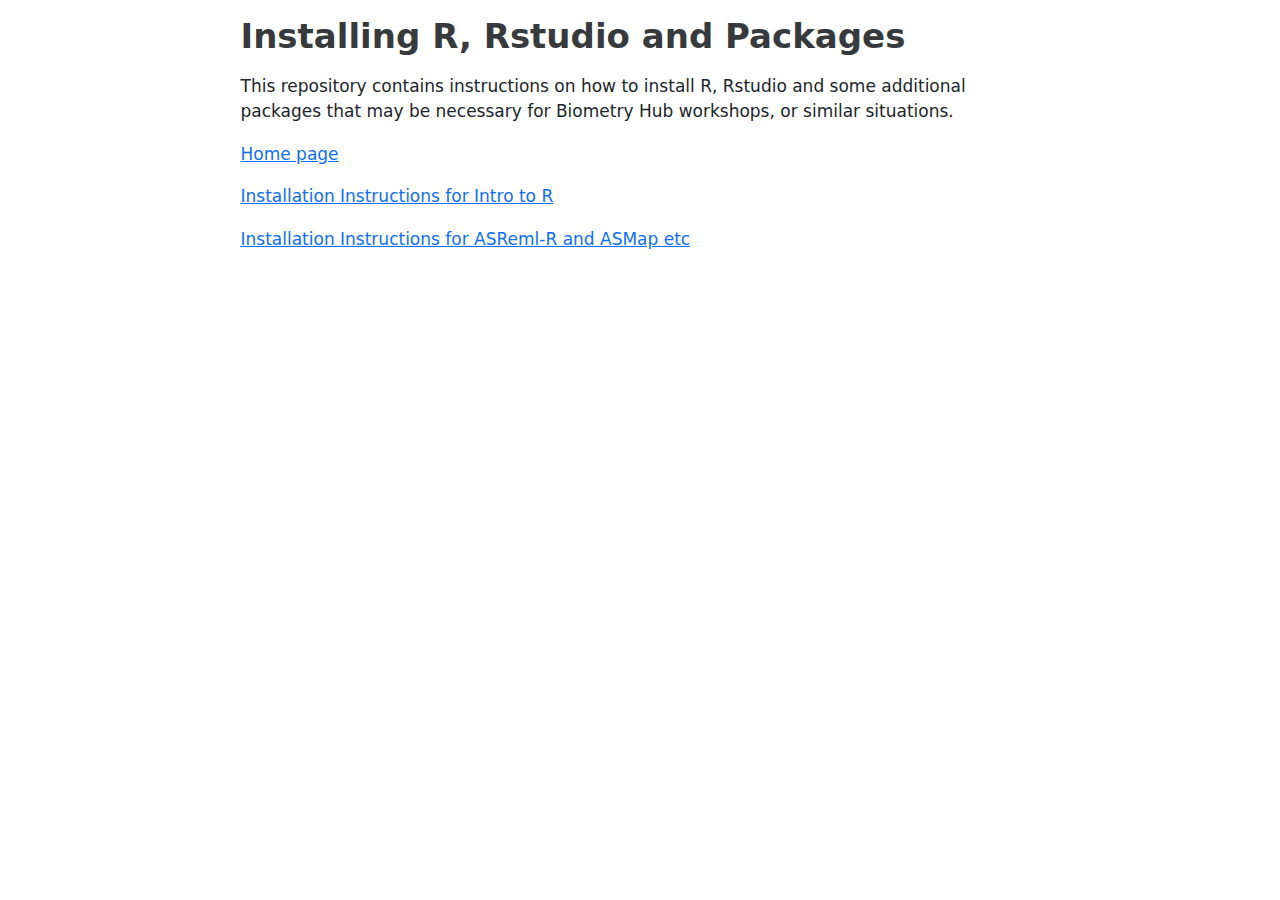
==== commit 502d9d2a: "Creating index.html again" ====
--- a/docs/index.html
+++ b/docs/index.html
@@ -1,8 +1,3251 @@
-<html xmlns="http://www.w3.org/1999/xhtml">    
-  <head>      
-    <title>Redirect to installing-asreml.html</title>      
-    <meta http-equiv="refresh" content="0;URL='installing-asreml.html'" />    
-  </head>    
-  <body> 
-  </body>  
-</html>     
+<!DOCTYPE html>
+<html xmlns="http://www.w3.org/1999/xhtml" lang="en" xml:lang="en"><head>
+
+<meta charset="utf-8">
+<meta name="generator" content="quarto-1.3.450">
+
+<meta name="viewport" content="width=device-width, initial-scale=1.0, user-scalable=yes">
+
+
+<title>Installing R, Rstudio and Packages</title>
+<style>
+code{white-space: pre-wrap;}
+span.smallcaps{font-variant: small-caps;}
+div.columns{display: flex; gap: min(4vw, 1.5em);}
+div.column{flex: auto; overflow-x: auto;}
+div.hanging-indent{margin-left: 1.5em; text-indent: -1.5em;}
+ul.task-list{list-style: none;}
+ul.task-list li input[type="checkbox"] {
+width: 0.8em;
+margin: 0 0.8em 0.2em -1em;  vertical-align: middle;
+}
+</style>
+
+
+<script>/*!
+ * clipboard.js v2.0.11
+ * https://clipboardjs.com/
+ *
+ * Licensed MIT © Zeno Rocha
+ */
+!function(t,e){"object"==typeof exports&&"object"==typeof module?module.exports=e():"function"==typeof define&&define.amd?define([],e):"object"==typeof exports?exports.ClipboardJS=e():t.ClipboardJS=e()}(this,function(){return n={686:function(t,e,n){"use strict";n.d(e,{default:function(){return b}});var e=n(279),i=n.n(e),e=n(370),u=n.n(e),e=n(817),r=n.n(e);function c(t){try{return document.execCommand(t)}catch(t){return}}var a=function(t){t=r()(t);return c("cut"),t};function o(t,e){var n,o,t=(n=t,o="rtl"===document.documentElement.getAttribute("dir"),(t=document.createElement("textarea")).style.fontSize="12pt",t.style.border="0",t.style.padding="0",t.style.margin="0",t.style.position="absolute",t.style[o?"right":"left"]="-9999px",o=window.pageYOffset||document.documentElement.scrollTop,t.style.top="".concat(o,"px"),t.setAttribute("readonly",""),t.value=n,t);return e.container.appendChild(t),e=r()(t),c("copy"),t.remove(),e}var f=function(t){var e=1<arguments.length&&void 0!==arguments[1]?arguments[1]:{container:document.body},n="";return"string"==typeof t?n=o(t,e):t instanceof HTMLInputElement&&!["text","search","url","tel","password"].includes(null==t?void 0:t.type)?n=o(t.value,e):(n=r()(t),c("copy")),n};function l(t){return(l="function"==typeof Symbol&&"symbol"==typeof Symbol.iterator?function(t){return typeof t}:function(t){return t&&"function"==typeof Symbol&&t.constructor===Symbol&&t!==Symbol.prototype?"symbol":typeof t})(t)}var s=function(){var t=0<arguments.length&&void 0!==arguments[0]?arguments[0]:{},e=t.action,n=void 0===e?"copy":e,o=t.container,e=t.target,t=t.text;if("copy"!==n&&"cut"!==n)throw new Error('Invalid "action" value, use either "copy" or "cut"');if(void 0!==e){if(!e||"object"!==l(e)||1!==e.nodeType)throw new Error('Invalid "target" value, use a valid Element');if("copy"===n&&e.hasAttribute("disabled"))throw new Error('Invalid "target" attribute. Please use "readonly" instead of "disabled" attribute');if("cut"===n&&(e.hasAttribute("readonly")||e.hasAttribute("disabled")))throw new Error('Invalid "target" attribute. You can\'t cut text from elements with "readonly" or "disabled" attributes')}return t?f(t,{container:o}):e?"cut"===n?a(e):f(e,{container:o}):void 0};function p(t){return(p="function"==typeof Symbol&&"symbol"==typeof Symbol.iterator?function(t){return typeof t}:function(t){return t&&"function"==typeof Symbol&&t.constructor===Symbol&&t!==Symbol.prototype?"symbol":typeof t})(t)}function d(t,e){for(var n=0;n<e.length;n++){var o=e[n];o.enumerable=o.enumerable||!1,o.configurable=!0,"value"in o&&(o.writable=!0),Object.defineProperty(t,o.key,o)}}function y(t,e){return(y=Object.setPrototypeOf||function(t,e){return t.__proto__=e,t})(t,e)}function h(n){var o=function(){if("undefined"==typeof Reflect||!Reflect.construct)return!1;if(Reflect.construct.sham)return!1;if("function"==typeof Proxy)return!0;try{return Date.prototype.toString.call(Reflect.construct(Date,[],function(){})),!0}catch(t){return!1}}();return function(){var t,e=v(n);return t=o?(t=v(this).constructor,Reflect.construct(e,arguments,t)):e.apply(this,arguments),e=this,!(t=t)||"object"!==p(t)&&"function"!=typeof t?function(t){if(void 0!==t)return t;throw new ReferenceError("this hasn't been initialised - super() hasn't been called")}(e):t}}function v(t){return(v=Object.setPrototypeOf?Object.getPrototypeOf:function(t){return t.__proto__||Object.getPrototypeOf(t)})(t)}function m(t,e){t="data-clipboard-".concat(t);if(e.hasAttribute(t))return e.getAttribute(t)}var b=function(){!function(t,e){if("function"!=typeof e&&null!==e)throw new TypeError("Super expression must either be null or a function");t.prototype=Object.create(e&&e.prototype,{constructor:{value:t,writable:!0,configurable:!0}}),e&&y(t,e)}(r,i());var t,e,n,o=h(r);function r(t,e){var n;return function(t){if(!(t instanceof r))throw new TypeError("Cannot call a class as a function")}(this),(n=o.call(this)).resolveOptions(e),n.listenClick(t),n}return t=r,n=[{key:"copy",value:function(t){var e=1<arguments.length&&void 0!==arguments[1]?arguments[1]:{container:document.body};return f(t,e)}},{key:"cut",value:function(t){return a(t)}},{key:"isSupported",value:function(){var t=0<arguments.length&&void 0!==arguments[0]?arguments[0]:["copy","cut"],t="string"==typeof t?[t]:t,e=!!document.queryCommandSupported;return t.forEach(function(t){e=e&&!!document.queryCommandSupported(t)}),e}}],(e=[{key:"resolveOptions",value:function(){var t=0<arguments.length&&void 0!==arguments[0]?arguments[0]:{};this.action="function"==typeof t.action?t.action:this.defaultAction,this.target="function"==typeof t.target?t.target:this.defaultTarget,this.text="function"==typeof t.text?t.text:this.defaultText,this.container="object"===p(t.container)?t.container:document.body}},{key:"listenClick",value:function(t){var e=this;this.listener=u()(t,"click",function(t){return e.onClick(t)})}},{key:"onClick",value:function(t){var e=t.delegateTarget||t.currentTarget,n=this.action(e)||"copy",t=s({action:n,container:this.container,target:this.target(e),text:this.text(e)});this.emit(t?"success":"error",{action:n,text:t,trigger:e,clearSelection:function(){e&&e.focus(),window.getSelection().removeAllRanges()}})}},{key:"defaultAction",value:function(t){return m("action",t)}},{key:"defaultTarget",value:function(t){t=m("target",t);if(t)return document.querySelector(t)}},{key:"defaultText",value:function(t){return m("text",t)}},{key:"destroy",value:function(){this.listener.destroy()}}])&&d(t.prototype,e),n&&d(t,n),r}()},828:function(t){var e;"undefined"==typeof Element||Element.prototype.matches||((e=Element.prototype).matches=e.matchesSelector||e.mozMatchesSelector||e.msMatchesSelector||e.oMatchesSelector||e.webkitMatchesSelector),t.exports=function(t,e){for(;t&&9!==t.nodeType;){if("function"==typeof t.matches&&t.matches(e))return t;t=t.parentNode}}},438:function(t,e,n){var u=n(828);function i(t,e,n,o,r){var i=function(e,n,t,o){return function(t){t.delegateTarget=u(t.target,n),t.delegateTarget&&o.call(e,t)}}.apply(this,arguments);return t.addEventListener(n,i,r),{destroy:function(){t.removeEventListener(n,i,r)}}}t.exports=function(t,e,n,o,r){return"function"==typeof t.addEventListener?i.apply(null,arguments):"function"==typeof n?i.bind(null,document).apply(null,arguments):("string"==typeof t&&(t=document.querySelectorAll(t)),Array.prototype.map.call(t,function(t){return i(t,e,n,o,r)}))}},879:function(t,n){n.node=function(t){return void 0!==t&&t instanceof HTMLElement&&1===t.nodeType},n.nodeList=function(t){var e=Object.prototype.toString.call(t);return void 0!==t&&("[object NodeList]"===e||"[object HTMLCollection]"===e)&&"length"in t&&(0===t.length||n.node(t[0]))},n.string=function(t){return"string"==typeof t||t instanceof String},n.fn=function(t){return"[object Function]"===Object.prototype.toString.call(t)}},370:function(t,e,n){var f=n(879),l=n(438);t.exports=function(t,e,n){if(!t&&!e&&!n)throw new Error("Missing required arguments");if(!f.string(e))throw new TypeError("Second argument must be a String");if(!f.fn(n))throw new TypeError("Third argument must be a Function");if(f.node(t))return c=e,a=n,(u=t).addEventListener(c,a),{destroy:function(){u.removeEventListener(c,a)}};if(f.nodeList(t))return o=t,r=e,i=n,Array.prototype.forEach.call(o,function(t){t.addEventListener(r,i)}),{destroy:function(){Array.prototype.forEach.call(o,function(t){t.removeEventListener(r,i)})}};if(f.string(t))return t=t,e=e,n=n,l(document.body,t,e,n);throw new TypeError("First argument must be a String, HTMLElement, HTMLCollection, or NodeList");var o,r,i,u,c,a}},817:function(t){t.exports=function(t){var e,n="SELECT"===t.nodeName?(t.focus(),t.value):"INPUT"===t.nodeName||"TEXTAREA"===t.nodeName?((e=t.hasAttribute("readonly"))||t.setAttribute("readonly",""),t.select(),t.setSelectionRange(0,t.value.length),e||t.removeAttribute("readonly"),t.value):(t.hasAttribute("contenteditable")&&t.focus(),n=window.getSelection(),(e=document.createRange()).selectNodeContents(t),n.removeAllRanges(),n.addRange(e),n.toString());return n}},279:function(t){function e(){}e.prototype={on:function(t,e,n){var o=this.e||(this.e={});return(o[t]||(o[t]=[])).push({fn:e,ctx:n}),this},once:function(t,e,n){var o=this;function r(){o.off(t,r),e.apply(n,arguments)}return r._=e,this.on(t,r,n)},emit:function(t){for(var e=[].slice.call(arguments,1),n=((this.e||(this.e={}))[t]||[]).slice(),o=0,r=n.length;o<r;o++)n[o].fn.apply(n[o].ctx,e);return this},off:function(t,e){var n=this.e||(this.e={}),o=n[t],r=[];if(o&&e)for(var i=0,u=o.length;i<u;i++)o[i].fn!==e&&o[i].fn._!==e&&r.push(o[i]);return r.length?n[t]=r:delete n[t],this}},t.exports=e,t.exports.TinyEmitter=e}},r={},o.n=function(t){var e=t&&t.__esModule?function(){return t.default}:function(){return t};return o.d(e,{a:e}),e},o.d=function(t,e){for(var n in e)o.o(e,n)&&!o.o(t,n)&&Object.defineProperty(t,n,{enumerable:!0,get:e[n]})},o.o=function(t,e){return Object.prototype.hasOwnProperty.call(t,e)},o(686).default;function o(t){if(r[t])return r[t].exports;var e=r[t]={exports:{}};return n[t](e,e.exports,o),e.exports}var n,r});</script>
+<script>const sectionChanged = new CustomEvent("quarto-sectionChanged", {
+  detail: {},
+  bubbles: true,
+  cancelable: false,
+  composed: false,
+});
+
+const layoutMarginEls = () => {
+  // Find any conflicting margin elements and add margins to the
+  // top to prevent overlap
+  const marginChildren = window.document.querySelectorAll(
+    ".column-margin.column-container > * "
+  );
+
+  let lastBottom = 0;
+  for (const marginChild of marginChildren) {
+    if (marginChild.offsetParent !== null) {
+      // clear the top margin so we recompute it
+      marginChild.style.marginTop = null;
+      const top = marginChild.getBoundingClientRect().top + window.scrollY;
+      console.log({
+        childtop: marginChild.getBoundingClientRect().top,
+        scroll: window.scrollY,
+        top,
+        lastBottom,
+      });
+      if (top < lastBottom) {
+        const margin = lastBottom - top;
+        marginChild.style.marginTop = `${margin}px`;
+      }
+      const styles = window.getComputedStyle(marginChild);
+      const marginTop = parseFloat(styles["marginTop"]);
+
+      console.log({
+        top,
+        height: marginChild.getBoundingClientRect().height,
+        marginTop,
+        total: top + marginChild.getBoundingClientRect().height + marginTop,
+      });
+      lastBottom = top + marginChild.getBoundingClientRect().height + marginTop;
+    }
+  }
+};
+
+window.document.addEventListener("DOMContentLoaded", function (_event) {
+  // Recompute the position of margin elements anytime the body size changes
+  if (window.ResizeObserver) {
+    const resizeObserver = new window.ResizeObserver(
+      throttle(layoutMarginEls, 50)
+    );
+    resizeObserver.observe(window.document.body);
+  }
+
+  const tocEl = window.document.querySelector('nav.toc-active[role="doc-toc"]');
+  const sidebarEl = window.document.getElementById("quarto-sidebar");
+  const leftTocEl = window.document.getElementById("quarto-sidebar-toc-left");
+  const marginSidebarEl = window.document.getElementById(
+    "quarto-margin-sidebar"
+  );
+  // function to determine whether the element has a previous sibling that is active
+  const prevSiblingIsActiveLink = (el) => {
+    const sibling = el.previousElementSibling;
+    if (sibling && sibling.tagName === "A") {
+      return sibling.classList.contains("active");
+    } else {
+      return false;
+    }
+  };
+
+  // fire slideEnter for bootstrap tab activations (for htmlwidget resize behavior)
+  function fireSlideEnter(e) {
+    const event = window.document.createEvent("Event");
+    event.initEvent("slideenter", true, true);
+    window.document.dispatchEvent(event);
+  }
+  const tabs = window.document.querySelectorAll('a[data-bs-toggle="tab"]');
+  tabs.forEach((tab) => {
+    tab.addEventListener("shown.bs.tab", fireSlideEnter);
+  });
+
+  // fire slideEnter for tabby tab activations (for htmlwidget resize behavior)
+  document.addEventListener("tabby", fireSlideEnter, false);
+
+  // Track scrolling and mark TOC links as active
+  // get table of contents and sidebar (bail if we don't have at least one)
+  const tocLinks = tocEl
+    ? [...tocEl.querySelectorAll("a[data-scroll-target]")]
+    : [];
+  const makeActive = (link) => tocLinks[link].classList.add("active");
+  const removeActive = (link) => tocLinks[link].classList.remove("active");
+  const removeAllActive = () =>
+    [...Array(tocLinks.length).keys()].forEach((link) => removeActive(link));
+
+  // activate the anchor for a section associated with this TOC entry
+  tocLinks.forEach((link) => {
+    link.addEventListener("click", () => {
+      if (link.href.indexOf("#") !== -1) {
+        const anchor = link.href.split("#")[1];
+        const heading = window.document.querySelector(
+          `[data-anchor-id=${anchor}]`
+        );
+        if (heading) {
+          // Add the class
+          heading.classList.add("reveal-anchorjs-link");
+
+          // function to show the anchor
+          const handleMouseout = () => {
+            heading.classList.remove("reveal-anchorjs-link");
+            heading.removeEventListener("mouseout", handleMouseout);
+          };
+
+          // add a function to clear the anchor when the user mouses out of it
+          heading.addEventListener("mouseout", handleMouseout);
+        }
+      }
+    });
+  });
+
+  const sections = tocLinks.map((link) => {
+    const target = link.getAttribute("data-scroll-target");
+    if (target.startsWith("#")) {
+      return window.document.getElementById(decodeURI(`${target.slice(1)}`));
+    } else {
+      return window.document.querySelector(decodeURI(`${target}`));
+    }
+  });
+
+  const sectionMargin = 200;
+  let currentActive = 0;
+  // track whether we've initialized state the first time
+  let init = false;
+
+  const updateActiveLink = () => {
+    // The index from bottom to top (e.g. reversed list)
+    let sectionIndex = -1;
+    if (
+      window.innerHeight + window.pageYOffset >=
+      window.document.body.offsetHeight
+    ) {
+      sectionIndex = 0;
+    } else {
+      sectionIndex = [...sections].reverse().findIndex((section) => {
+        if (section) {
+          return window.pageYOffset >= section.offsetTop - sectionMargin;
+        } else {
+          return false;
+        }
+      });
+    }
+    if (sectionIndex > -1) {
+      const current = sections.length - sectionIndex - 1;
+      if (current !== currentActive) {
+        removeAllActive();
+        currentActive = current;
+        makeActive(current);
+        if (init) {
+          window.dispatchEvent(sectionChanged);
+        }
+        init = true;
+      }
+    }
+  };
+
+  const inHiddenRegion = (top, bottom, hiddenRegions) => {
+    for (const region of hiddenRegions) {
+      if (top <= region.bottom && bottom >= region.top) {
+        return true;
+      }
+    }
+    return false;
+  };
+
+  const categorySelector = "header.quarto-title-block .quarto-category";
+  const activateCategories = (href) => {
+    // Find any categories
+    // Surround them with a link pointing back to:
+    // #category=Authoring
+    try {
+      const categoryEls = window.document.querySelectorAll(categorySelector);
+      for (const categoryEl of categoryEls) {
+        const categoryText = categoryEl.textContent;
+        if (categoryText) {
+          const link = `${href}#category=${encodeURIComponent(categoryText)}`;
+          const linkEl = window.document.createElement("a");
+          linkEl.setAttribute("href", link);
+          for (const child of categoryEl.childNodes) {
+            linkEl.append(child);
+          }
+          categoryEl.appendChild(linkEl);
+        }
+      }
+    } catch {
+      // Ignore errors
+    }
+  };
+  function hasTitleCategories() {
+    return window.document.querySelector(categorySelector) !== null;
+  }
+
+  function offsetRelativeUrl(url) {
+    const offset = getMeta("quarto:offset");
+    return offset ? offset + url : url;
+  }
+
+  function offsetAbsoluteUrl(url) {
+    const offset = getMeta("quarto:offset");
+    const baseUrl = new URL(offset, window.location);
+
+    const projRelativeUrl = url.replace(baseUrl, "");
+    if (projRelativeUrl.startsWith("/")) {
+      return projRelativeUrl;
+    } else {
+      return "/" + projRelativeUrl;
+    }
+  }
+
+  // read a meta tag value
+  function getMeta(metaName) {
+    const metas = window.document.getElementsByTagName("meta");
+    for (let i = 0; i < metas.length; i++) {
+      if (metas[i].getAttribute("name") === metaName) {
+        return metas[i].getAttribute("content");
+      }
+    }
+    return "";
+  }
+
+  async function findAndActivateCategories() {
+    const currentPagePath = offsetAbsoluteUrl(window.location.href);
+    const response = await fetch(offsetRelativeUrl("listings.json"));
+    if (response.status == 200) {
+      return response.json().then(function (listingPaths) {
+        const listingHrefs = [];
+        for (const listingPath of listingPaths) {
+          const pathWithoutLeadingSlash = listingPath.listing.substring(1);
+          for (const item of listingPath.items) {
+            if (
+              item === currentPagePath ||
+              item === currentPagePath + "index.html"
+            ) {
+              // Resolve this path against the offset to be sure
+              // we already are using the correct path to the listing
+              // (this adjusts the listing urls to be rooted against
+              // whatever root the page is actually running against)
+              const relative = offsetRelativeUrl(pathWithoutLeadingSlash);
+              const baseUrl = window.location;
+              const resolvedPath = new URL(relative, baseUrl);
+              listingHrefs.push(resolvedPath.pathname);
+              break;
+            }
+          }
+        }
+
+        // Look up the tree for a nearby linting and use that if we find one
+        const nearestListing = findNearestParentListing(
+          offsetAbsoluteUrl(window.location.pathname),
+          listingHrefs
+        );
+        if (nearestListing) {
+          activateCategories(nearestListing);
+        } else {
+          // See if the referrer is a listing page for this item
+          const referredRelativePath = offsetAbsoluteUrl(document.referrer);
+          const referrerListing = listingHrefs.find((listingHref) => {
+            const isListingReferrer =
+              listingHref === referredRelativePath ||
+              listingHref === referredRelativePath + "index.html";
+            return isListingReferrer;
+          });
+
+          if (referrerListing) {
+            // Try to use the referrer if possible
+            activateCategories(referrerListing);
+          } else if (listingHrefs.length > 0) {
+            // Otherwise, just fall back to the first listing
+            activateCategories(listingHrefs[0]);
+          }
+        }
+      });
+    }
+  }
+  if (hasTitleCategories()) {
+    findAndActivateCategories();
+  }
+
+  const findNearestParentListing = (href, listingHrefs) => {
+    if (!href || !listingHrefs) {
+      return undefined;
+    }
+    // Look up the tree for a nearby linting and use that if we find one
+    const relativeParts = href.substring(1).split("/");
+    while (relativeParts.length > 0) {
+      const path = relativeParts.join("/");
+      for (const listingHref of listingHrefs) {
+        if (listingHref.startsWith(path)) {
+          return listingHref;
+        }
+      }
+      relativeParts.pop();
+    }
+
+    return undefined;
+  };
+
+  const manageSidebarVisiblity = (el, placeholderDescriptor) => {
+    let isVisible = true;
+    let elRect;
+
+    return (hiddenRegions) => {
+      if (el === null) {
+        return;
+      }
+
+      // Find the last element of the TOC
+      const lastChildEl = el.lastElementChild;
+
+      if (lastChildEl) {
+        // Converts the sidebar to a menu
+        const convertToMenu = () => {
+          for (const child of el.children) {
+            child.style.opacity = 0;
+            child.style.overflow = "hidden";
+          }
+
+          nexttick(() => {
+            const toggleContainer = window.document.createElement("div");
+            toggleContainer.style.width = "100%";
+            toggleContainer.classList.add("zindex-over-content");
+            toggleContainer.classList.add("quarto-sidebar-toggle");
+            toggleContainer.classList.add("headroom-target"); // Marks this to be managed by headeroom
+            toggleContainer.id = placeholderDescriptor.id;
+            toggleContainer.style.position = "fixed";
+
+            const toggleIcon = window.document.createElement("i");
+            toggleIcon.classList.add("quarto-sidebar-toggle-icon");
+            toggleIcon.classList.add("bi");
+            toggleIcon.classList.add("bi-caret-down-fill");
+
+            const toggleTitle = window.document.createElement("div");
+            const titleEl = window.document.body.querySelector(
+              placeholderDescriptor.titleSelector
+            );
+            if (titleEl) {
+              toggleTitle.append(
+                titleEl.textContent || titleEl.innerText,
+                toggleIcon
+              );
+            }
+            toggleTitle.classList.add("zindex-over-content");
+            toggleTitle.classList.add("quarto-sidebar-toggle-title");
+            toggleContainer.append(toggleTitle);
+
+            const toggleContents = window.document.createElement("div");
+            toggleContents.classList = el.classList;
+            toggleContents.classList.add("zindex-over-content");
+            toggleContents.classList.add("quarto-sidebar-toggle-contents");
+            for (const child of el.children) {
+              if (child.id === "toc-title") {
+                continue;
+              }
+
+              const clone = child.cloneNode(true);
+              clone.style.opacity = 1;
+              clone.style.display = null;
+              toggleContents.append(clone);
+            }
+            toggleContents.style.height = "0px";
+            const positionToggle = () => {
+              // position the element (top left of parent, same width as parent)
+              if (!elRect) {
+                elRect = el.getBoundingClientRect();
+              }
+              toggleContainer.style.left = `${elRect.left}px`;
+              toggleContainer.style.top = `${elRect.top}px`;
+              toggleContainer.style.width = `${elRect.width}px`;
+            };
+            positionToggle();
+
+            toggleContainer.append(toggleContents);
+            el.parentElement.prepend(toggleContainer);
+
+            // Process clicks
+            let tocShowing = false;
+            // Allow the caller to control whether this is dismissed
+            // when it is clicked (e.g. sidebar navigation supports
+            // opening and closing the nav tree, so don't dismiss on click)
+            const clickEl = placeholderDescriptor.dismissOnClick
+              ? toggleContainer
+              : toggleTitle;
+
+            const closeToggle = () => {
+              if (tocShowing) {
+                toggleContainer.classList.remove("expanded");
+                toggleContents.style.height = "0px";
+                tocShowing = false;
+              }
+            };
+
+            // Get rid of any expanded toggle if the user scrolls
+            window.document.addEventListener(
+              "scroll",
+              throttle(() => {
+                closeToggle();
+              }, 50)
+            );
+
+            // Handle positioning of the toggle
+            window.addEventListener(
+              "resize",
+              throttle(() => {
+                elRect = undefined;
+                positionToggle();
+              }, 50)
+            );
+
+            window.addEventListener("quarto-hrChanged", () => {
+              elRect = undefined;
+            });
+
+            // Process the click
+            clickEl.onclick = () => {
+              if (!tocShowing) {
+                toggleContainer.classList.add("expanded");
+                toggleContents.style.height = null;
+                tocShowing = true;
+              } else {
+                closeToggle();
+              }
+            };
+          });
+        };
+
+        // Converts a sidebar from a menu back to a sidebar
+        const convertToSidebar = () => {
+          for (const child of el.children) {
+            child.style.opacity = 1;
+            child.style.overflow = null;
+          }
+
+          const placeholderEl = window.document.getElementById(
+            placeholderDescriptor.id
+          );
+          if (placeholderEl) {
+            placeholderEl.remove();
+          }
+
+          el.classList.remove("rollup");
+        };
+
+        if (isReaderMode()) {
+          convertToMenu();
+          isVisible = false;
+        } else {
+          // Find the top and bottom o the element that is being managed
+          const elTop = el.offsetTop;
+          const elBottom =
+            elTop + lastChildEl.offsetTop + lastChildEl.offsetHeight;
+
+          if (!isVisible) {
+            // If the element is current not visible reveal if there are
+            // no conflicts with overlay regions
+            if (!inHiddenRegion(elTop, elBottom, hiddenRegions)) {
+              convertToSidebar();
+              isVisible = true;
+            }
+          } else {
+            // If the element is visible, hide it if it conflicts with overlay regions
+            // and insert a placeholder toggle (or if we're in reader mode)
+            if (inHiddenRegion(elTop, elBottom, hiddenRegions)) {
+              convertToMenu();
+              isVisible = false;
+            }
+          }
+        }
+      }
+    };
+  };
+
+  const tabEls = document.querySelectorAll('a[data-bs-toggle="tab"]');
+  for (const tabEl of tabEls) {
+    const id = tabEl.getAttribute("data-bs-target");
+    if (id) {
+      const columnEl = document.querySelector(
+        `${id} .column-margin, .tabset-margin-content`
+      );
+      if (columnEl)
+        tabEl.addEventListener("shown.bs.tab", function (event) {
+          const el = event.srcElement;
+          if (el) {
+            const visibleCls = `${el.id}-margin-content`;
+            // walk up until we find a parent tabset
+            let panelTabsetEl = el.parentElement;
+            while (panelTabsetEl) {
+              if (panelTabsetEl.classList.contains("panel-tabset")) {
+                break;
+              }
+              panelTabsetEl = panelTabsetEl.parentElement;
+            }
+
+            if (panelTabsetEl) {
+              const prevSib = panelTabsetEl.previousElementSibling;
+              if (
+                prevSib &&
+                prevSib.classList.contains("tabset-margin-container")
+              ) {
+                const childNodes = prevSib.querySelectorAll(
+                  ".tabset-margin-content"
+                );
+                for (const childEl of childNodes) {
+                  if (childEl.classList.contains(visibleCls)) {
+                    childEl.classList.remove("collapse");
+                  } else {
+                    childEl.classList.add("collapse");
+                  }
+                }
+              }
+            }
+          }
+
+          layoutMarginEls();
+        });
+    }
+  }
+
+  // Manage the visibility of the toc and the sidebar
+  const marginScrollVisibility = manageSidebarVisiblity(marginSidebarEl, {
+    id: "quarto-toc-toggle",
+    titleSelector: "#toc-title",
+    dismissOnClick: true,
+  });
+  const sidebarScrollVisiblity = manageSidebarVisiblity(sidebarEl, {
+    id: "quarto-sidebarnav-toggle",
+    titleSelector: ".title",
+    dismissOnClick: false,
+  });
+  let tocLeftScrollVisibility;
+  if (leftTocEl) {
+    tocLeftScrollVisibility = manageSidebarVisiblity(leftTocEl, {
+      id: "quarto-lefttoc-toggle",
+      titleSelector: "#toc-title",
+      dismissOnClick: true,
+    });
+  }
+
+  // Find the first element that uses formatting in special columns
+  const conflictingEls = window.document.body.querySelectorAll(
+    '[class^="column-"], [class*=" column-"], aside, [class*="margin-caption"], [class*=" margin-caption"], [class*="margin-ref"], [class*=" margin-ref"]'
+  );
+
+  // Filter all the possibly conflicting elements into ones
+  // the do conflict on the left or ride side
+  const arrConflictingEls = Array.from(conflictingEls);
+  const leftSideConflictEls = arrConflictingEls.filter((el) => {
+    if (el.tagName === "ASIDE") {
+      return false;
+    }
+    return Array.from(el.classList).find((className) => {
+      return (
+        className !== "column-body" &&
+        className.startsWith("column-") &&
+        !className.endsWith("right") &&
+        !className.endsWith("container") &&
+        className !== "column-margin"
+      );
+    });
+  });
+  const rightSideConflictEls = arrConflictingEls.filter((el) => {
+    if (el.tagName === "ASIDE") {
+      return true;
+    }
+
+    const hasMarginCaption = Array.from(el.classList).find((className) => {
+      return className == "margin-caption";
+    });
+    if (hasMarginCaption) {
+      return true;
+    }
+
+    return Array.from(el.classList).find((className) => {
+      return (
+        className !== "column-body" &&
+        !className.endsWith("container") &&
+        className.startsWith("column-") &&
+        !className.endsWith("left")
+      );
+    });
+  });
+
+  const kOverlapPaddingSize = 10;
+  function toRegions(els) {
+    return els.map((el) => {
+      const boundRect = el.getBoundingClientRect();
+      const top =
+        boundRect.top +
+        document.documentElement.scrollTop -
+        kOverlapPaddingSize;
+      return {
+        top,
+        bottom: top + el.scrollHeight + 2 * kOverlapPaddingSize,
+      };
+    });
+  }
+
+  let hasObserved = false;
+  const visibleItemObserver = (els) => {
+    let visibleElements = [...els];
+    const intersectionObserver = new IntersectionObserver(
+      (entries, _observer) => {
+        entries.forEach((entry) => {
+          if (entry.isIntersecting) {
+            if (visibleElements.indexOf(entry.target) === -1) {
+              visibleElements.push(entry.target);
+            }
+          } else {
+            visibleElements = visibleElements.filter((visibleEntry) => {
+              return visibleEntry !== entry;
+            });
+          }
+        });
+
+        if (!hasObserved) {
+          hideOverlappedSidebars();
+        }
+        hasObserved = true;
+      },
+      {}
+    );
+    els.forEach((el) => {
+      intersectionObserver.observe(el);
+    });
+
+    return {
+      getVisibleEntries: () => {
+        return visibleElements;
+      },
+    };
+  };
+
+  const rightElementObserver = visibleItemObserver(rightSideConflictEls);
+  const leftElementObserver = visibleItemObserver(leftSideConflictEls);
+
+  const hideOverlappedSidebars = () => {
+    marginScrollVisibility(toRegions(rightElementObserver.getVisibleEntries()));
+    sidebarScrollVisiblity(toRegions(leftElementObserver.getVisibleEntries()));
+    if (tocLeftScrollVisibility) {
+      tocLeftScrollVisibility(
+        toRegions(leftElementObserver.getVisibleEntries())
+      );
+    }
+  };
+
+  window.quartoToggleReader = () => {
+    // Applies a slow class (or removes it)
+    // to update the transition speed
+    const slowTransition = (slow) => {
+      const manageTransition = (id, slow) => {
+        const el = document.getElementById(id);
+        if (el) {
+          if (slow) {
+            el.classList.add("slow");
+          } else {
+            el.classList.remove("slow");
+          }
+        }
+      };
+
+      manageTransition("TOC", slow);
+      manageTransition("quarto-sidebar", slow);
+    };
+    const readerMode = !isReaderMode();
+    setReaderModeValue(readerMode);
+
+    // If we're entering reader mode, slow the transition
+    if (readerMode) {
+      slowTransition(readerMode);
+    }
+    highlightReaderToggle(readerMode);
+    hideOverlappedSidebars();
+
+    // If we're exiting reader mode, restore the non-slow transition
+    if (!readerMode) {
+      slowTransition(!readerMode);
+    }
+  };
+
+  const highlightReaderToggle = (readerMode) => {
+    const els = document.querySelectorAll(".quarto-reader-toggle");
+    if (els) {
+      els.forEach((el) => {
+        if (readerMode) {
+          el.classList.add("reader");
+        } else {
+          el.classList.remove("reader");
+        }
+      });
+    }
+  };
+
+  const setReaderModeValue = (val) => {
+    if (window.location.protocol !== "file:") {
+      window.localStorage.setItem("quarto-reader-mode", val);
+    } else {
+      localReaderMode = val;
+    }
+  };
+
+  const isReaderMode = () => {
+    if (window.location.protocol !== "file:") {
+      return window.localStorage.getItem("quarto-reader-mode") === "true";
+    } else {
+      return localReaderMode;
+    }
+  };
+  let localReaderMode = null;
+
+  const tocOpenDepthStr = tocEl?.getAttribute("data-toc-expanded");
+  const tocOpenDepth = tocOpenDepthStr ? Number(tocOpenDepthStr) : 1;
+
+  // Walk the TOC and collapse/expand nodes
+  // Nodes are expanded if:
+  // - they are top level
+  // - they have children that are 'active' links
+  // - they are directly below an link that is 'active'
+  const walk = (el, depth) => {
+    // Tick depth when we enter a UL
+    if (el.tagName === "UL") {
+      depth = depth + 1;
+    }
+
+    // It this is active link
+    let isActiveNode = false;
+    if (el.tagName === "A" && el.classList.contains("active")) {
+      isActiveNode = true;
+    }
+
+    // See if there is an active child to this element
+    let hasActiveChild = false;
+    for (child of el.children) {
+      hasActiveChild = walk(child, depth) || hasActiveChild;
+    }
+
+    // Process the collapse state if this is an UL
+    if (el.tagName === "UL") {
+      if (tocOpenDepth === -1 && depth > 1) {
+        el.classList.add("collapse");
+      } else if (
+        depth <= tocOpenDepth ||
+        hasActiveChild ||
+        prevSiblingIsActiveLink(el)
+      ) {
+        el.classList.remove("collapse");
+      } else {
+        el.classList.add("collapse");
+      }
+
+      // untick depth when we leave a UL
+      depth = depth - 1;
+    }
+    return hasActiveChild || isActiveNode;
+  };
+
+  // walk the TOC and expand / collapse any items that should be shown
+
+  if (tocEl) {
+    walk(tocEl, 0);
+    updateActiveLink();
+  }
+
+  // Throttle the scroll event and walk peridiocally
+  window.document.addEventListener(
+    "scroll",
+    throttle(() => {
+      if (tocEl) {
+        updateActiveLink();
+        walk(tocEl, 0);
+      }
+      if (!isReaderMode()) {
+        hideOverlappedSidebars();
+      }
+    }, 5)
+  );
+  window.addEventListener(
+    "resize",
+    throttle(() => {
+      if (!isReaderMode()) {
+        hideOverlappedSidebars();
+      }
+    }, 10)
+  );
+  hideOverlappedSidebars();
+  highlightReaderToggle(isReaderMode());
+});
+
+// grouped tabsets
+window.addEventListener("pageshow", (_event) => {
+  function getTabSettings() {
+    const data = localStorage.getItem("quarto-persistent-tabsets-data");
+    if (!data) {
+      localStorage.setItem("quarto-persistent-tabsets-data", "{}");
+      return {};
+    }
+    if (data) {
+      return JSON.parse(data);
+    }
+  }
+
+  function setTabSettings(data) {
+    localStorage.setItem(
+      "quarto-persistent-tabsets-data",
+      JSON.stringify(data)
+    );
+  }
+
+  function setTabState(groupName, groupValue) {
+    const data = getTabSettings();
+    data[groupName] = groupValue;
+    setTabSettings(data);
+  }
+
+  function toggleTab(tab, active) {
+    const tabPanelId = tab.getAttribute("aria-controls");
+    const tabPanel = document.getElementById(tabPanelId);
+    if (active) {
+      tab.classList.add("active");
+      tabPanel.classList.add("active");
+    } else {
+      tab.classList.remove("active");
+      tabPanel.classList.remove("active");
+    }
+  }
+
+  function toggleAll(selectedGroup, selectorsToSync) {
+    for (const [thisGroup, tabs] of Object.entries(selectorsToSync)) {
+      const active = selectedGroup === thisGroup;
+      for (const tab of tabs) {
+        toggleTab(tab, active);
+      }
+    }
+  }
+
+  function findSelectorsToSyncByLanguage() {
+    const result = {};
+    const tabs = Array.from(
+      document.querySelectorAll(`div[data-group] a[id^='tabset-']`)
+    );
+    for (const item of tabs) {
+      const div = item.parentElement.parentElement.parentElement;
+      const group = div.getAttribute("data-group");
+      if (!result[group]) {
+        result[group] = {};
+      }
+      const selectorsToSync = result[group];
+      const value = item.innerHTML;
+      if (!selectorsToSync[value]) {
+        selectorsToSync[value] = [];
+      }
+      selectorsToSync[value].push(item);
+    }
+    return result;
+  }
+
+  function setupSelectorSync() {
+    const selectorsToSync = findSelectorsToSyncByLanguage();
+    Object.entries(selectorsToSync).forEach(([group, tabSetsByValue]) => {
+      Object.entries(tabSetsByValue).forEach(([value, items]) => {
+        items.forEach((item) => {
+          item.addEventListener("click", (_event) => {
+            setTabState(group, value);
+            toggleAll(value, selectorsToSync[group]);
+          });
+        });
+      });
+    });
+    return selectorsToSync;
+  }
+
+  const selectorsToSync = setupSelectorSync();
+  for (const [group, selectedName] of Object.entries(getTabSettings())) {
+    const selectors = selectorsToSync[group];
+    // it's possible that stale state gives us empty selections, so we explicitly check here.
+    if (selectors) {
+      toggleAll(selectedName, selectors);
+    }
+  }
+});
+
+function throttle(func, wait) {
+  let waiting = false;
+  return function () {
+    if (!waiting) {
+      func.apply(this, arguments);
+      waiting = true;
+      setTimeout(function () {
+        waiting = false;
+      }, wait);
+    }
+  };
+}
+
+function nexttick(func) {
+  return setTimeout(func, 0);
+}
+</script>
+<script>/**
+ * @popperjs/core v2.11.4 - MIT License
+ */
+
+!function(e,t){"object"==typeof exports&&"undefined"!=typeof module?t(exports):"function"==typeof define&&define.amd?define(["exports"],t):t((e="undefined"!=typeof globalThis?globalThis:e||self).Popper={})}(this,(function(e){"use strict";function t(e){if(null==e)return window;if("[object Window]"!==e.toString()){var t=e.ownerDocument;return t&&t.defaultView||window}return e}function n(e){return e instanceof t(e).Element||e instanceof Element}function r(e){return e instanceof t(e).HTMLElement||e instanceof HTMLElement}function o(e){return"undefined"!=typeof ShadowRoot&&(e instanceof t(e).ShadowRoot||e instanceof ShadowRoot)}var i=Math.max,a=Math.min,s=Math.round;function f(e,t){void 0===t&&(t=!1);var n=e.getBoundingClientRect(),o=1,i=1;if(r(e)&&t){var a=e.offsetHeight,f=e.offsetWidth;f>0&&(o=s(n.width)/f||1),a>0&&(i=s(n.height)/a||1)}return{width:n.width/o,height:n.height/i,top:n.top/i,right:n.right/o,bottom:n.bottom/i,left:n.left/o,x:n.left/o,y:n.top/i}}function c(e){var n=t(e);return{scrollLeft:n.pageXOffset,scrollTop:n.pageYOffset}}function p(e){return e?(e.nodeName||"").toLowerCase():null}function u(e){return((n(e)?e.ownerDocument:e.document)||window.document).documentElement}function l(e){return f(u(e)).left+c(e).scrollLeft}function d(e){return t(e).getComputedStyle(e)}function h(e){var t=d(e),n=t.overflow,r=t.overflowX,o=t.overflowY;return/auto|scroll|overlay|hidden/.test(n+o+r)}function m(e,n,o){void 0===o&&(o=!1);var i,a,d=r(n),m=r(n)&&function(e){var t=e.getBoundingClientRect(),n=s(t.width)/e.offsetWidth||1,r=s(t.height)/e.offsetHeight||1;return 1!==n||1!==r}(n),v=u(n),g=f(e,m),y={scrollLeft:0,scrollTop:0},b={x:0,y:0};return(d||!d&&!o)&&(("body"!==p(n)||h(v))&&(y=(i=n)!==t(i)&&r(i)?{scrollLeft:(a=i).scrollLeft,scrollTop:a.scrollTop}:c(i)),r(n)?((b=f(n,!0)).x+=n.clientLeft,b.y+=n.clientTop):v&&(b.x=l(v))),{x:g.left+y.scrollLeft-b.x,y:g.top+y.scrollTop-b.y,width:g.width,height:g.height}}function v(e){var t=f(e),n=e.offsetWidth,r=e.offsetHeight;return Math.abs(t.width-n)<=1&&(n=t.width),Math.abs(t.height-r)<=1&&(r=t.height),{x:e.offsetLeft,y:e.offsetTop,width:n,height:r}}function g(e){return"html"===p(e)?e:e.assignedSlot||e.parentNode||(o(e)?e.host:null)||u(e)}function y(e){return["html","body","#document"].indexOf(p(e))>=0?e.ownerDocument.body:r(e)&&h(e)?e:y(g(e))}function b(e,n){var r;void 0===n&&(n=[]);var o=y(e),i=o===(null==(r=e.ownerDocument)?void 0:r.body),a=t(o),s=i?[a].concat(a.visualViewport||[],h(o)?o:[]):o,f=n.concat(s);return i?f:f.concat(b(g(s)))}function x(e){return["table","td","th"].indexOf(p(e))>=0}function w(e){return r(e)&&"fixed"!==d(e).position?e.offsetParent:null}function O(e){for(var n=t(e),i=w(e);i&&x(i)&&"static"===d(i).position;)i=w(i);return i&&("html"===p(i)||"body"===p(i)&&"static"===d(i).position)?n:i||function(e){var t=-1!==navigator.userAgent.toLowerCase().indexOf("firefox");if(-1!==navigator.userAgent.indexOf("Trident")&&r(e)&&"fixed"===d(e).position)return null;var n=g(e);for(o(n)&&(n=n.host);r(n)&&["html","body"].indexOf(p(n))<0;){var i=d(n);if("none"!==i.transform||"none"!==i.perspective||"paint"===i.contain||-1!==["transform","perspective"].indexOf(i.willChange)||t&&"filter"===i.willChange||t&&i.filter&&"none"!==i.filter)return n;n=n.parentNode}return null}(e)||n}var j="top",E="bottom",D="right",A="left",L="auto",P=[j,E,D,A],M="start",k="end",W="viewport",B="popper",H=P.reduce((function(e,t){return e.concat([t+"-"+M,t+"-"+k])}),[]),T=[].concat(P,[L]).reduce((function(e,t){return e.concat([t,t+"-"+M,t+"-"+k])}),[]),R=["beforeRead","read","afterRead","beforeMain","main","afterMain","beforeWrite","write","afterWrite"];function S(e){var t=new Map,n=new Set,r=[];function o(e){n.add(e.name),[].concat(e.requires||[],e.requiresIfExists||[]).forEach((function(e){if(!n.has(e)){var r=t.get(e);r&&o(r)}})),r.push(e)}return e.forEach((function(e){t.set(e.name,e)})),e.forEach((function(e){n.has(e.name)||o(e)})),r}function C(e){return e.split("-")[0]}function q(e,t){var n=t.getRootNode&&t.getRootNode();if(e.contains(t))return!0;if(n&&o(n)){var r=t;do{if(r&&e.isSameNode(r))return!0;r=r.parentNode||r.host}while(r)}return!1}function V(e){return Object.assign({},e,{left:e.x,top:e.y,right:e.x+e.width,bottom:e.y+e.height})}function N(e,r){return r===W?V(function(e){var n=t(e),r=u(e),o=n.visualViewport,i=r.clientWidth,a=r.clientHeight,s=0,f=0;return o&&(i=o.width,a=o.height,/^((?!chrome|android).)*safari/i.test(navigator.userAgent)||(s=o.offsetLeft,f=o.offsetTop)),{width:i,height:a,x:s+l(e),y:f}}(e)):n(r)?function(e){var t=f(e);return t.top=t.top+e.clientTop,t.left=t.left+e.clientLeft,t.bottom=t.top+e.clientHeight,t.right=t.left+e.clientWidth,t.width=e.clientWidth,t.height=e.clientHeight,t.x=t.left,t.y=t.top,t}(r):V(function(e){var t,n=u(e),r=c(e),o=null==(t=e.ownerDocument)?void 0:t.body,a=i(n.scrollWidth,n.clientWidth,o?o.scrollWidth:0,o?o.clientWidth:0),s=i(n.scrollHeight,n.clientHeight,o?o.scrollHeight:0,o?o.clientHeight:0),f=-r.scrollLeft+l(e),p=-r.scrollTop;return"rtl"===d(o||n).direction&&(f+=i(n.clientWidth,o?o.clientWidth:0)-a),{width:a,height:s,x:f,y:p}}(u(e)))}function I(e,t,o){var s="clippingParents"===t?function(e){var t=b(g(e)),o=["absolute","fixed"].indexOf(d(e).position)>=0&&r(e)?O(e):e;return n(o)?t.filter((function(e){return n(e)&&q(e,o)&&"body"!==p(e)})):[]}(e):[].concat(t),f=[].concat(s,[o]),c=f[0],u=f.reduce((function(t,n){var r=N(e,n);return t.top=i(r.top,t.top),t.right=a(r.right,t.right),t.bottom=a(r.bottom,t.bottom),t.left=i(r.left,t.left),t}),N(e,c));return u.width=u.right-u.left,u.height=u.bottom-u.top,u.x=u.left,u.y=u.top,u}function _(e){return e.split("-")[1]}function F(e){return["top","bottom"].indexOf(e)>=0?"x":"y"}function U(e){var t,n=e.reference,r=e.element,o=e.placement,i=o?C(o):null,a=o?_(o):null,s=n.x+n.width/2-r.width/2,f=n.y+n.height/2-r.height/2;switch(i){case j:t={x:s,y:n.y-r.height};break;case E:t={x:s,y:n.y+n.height};break;case D:t={x:n.x+n.width,y:f};break;case A:t={x:n.x-r.width,y:f};break;default:t={x:n.x,y:n.y}}var c=i?F(i):null;if(null!=c){var p="y"===c?"height":"width";switch(a){case M:t[c]=t[c]-(n[p]/2-r[p]/2);break;case k:t[c]=t[c]+(n[p]/2-r[p]/2)}}return t}function z(e){return Object.assign({},{top:0,right:0,bottom:0,left:0},e)}function X(e,t){return t.reduce((function(t,n){return t[n]=e,t}),{})}function Y(e,t){void 0===t&&(t={});var r=t,o=r.placement,i=void 0===o?e.placement:o,a=r.boundary,s=void 0===a?"clippingParents":a,c=r.rootBoundary,p=void 0===c?W:c,l=r.elementContext,d=void 0===l?B:l,h=r.altBoundary,m=void 0!==h&&h,v=r.padding,g=void 0===v?0:v,y=z("number"!=typeof g?g:X(g,P)),b=d===B?"reference":B,x=e.rects.popper,w=e.elements[m?b:d],O=I(n(w)?w:w.contextElement||u(e.elements.popper),s,p),A=f(e.elements.reference),L=U({reference:A,element:x,strategy:"absolute",placement:i}),M=V(Object.assign({},x,L)),k=d===B?M:A,H={top:O.top-k.top+y.top,bottom:k.bottom-O.bottom+y.bottom,left:O.left-k.left+y.left,right:k.right-O.right+y.right},T=e.modifiersData.offset;if(d===B&&T){var R=T[i];Object.keys(H).forEach((function(e){var t=[D,E].indexOf(e)>=0?1:-1,n=[j,E].indexOf(e)>=0?"y":"x";H[e]+=R[n]*t}))}return H}var G={placement:"bottom",modifiers:[],strategy:"absolute"};function J(){for(var e=arguments.length,t=new Array(e),n=0;n<e;n++)t[n]=arguments[n];return!t.some((function(e){return!(e&&"function"==typeof e.getBoundingClientRect)}))}function K(e){void 0===e&&(e={});var t=e,r=t.defaultModifiers,o=void 0===r?[]:r,i=t.defaultOptions,a=void 0===i?G:i;return function(e,t,r){void 0===r&&(r=a);var i,s,f={placement:"bottom",orderedModifiers:[],options:Object.assign({},G,a),modifiersData:{},elements:{reference:e,popper:t},attributes:{},styles:{}},c=[],p=!1,u={state:f,setOptions:function(r){var i="function"==typeof r?r(f.options):r;l(),f.options=Object.assign({},a,f.options,i),f.scrollParents={reference:n(e)?b(e):e.contextElement?b(e.contextElement):[],popper:b(t)};var s,p,d=function(e){var t=S(e);return R.reduce((function(e,n){return e.concat(t.filter((function(e){return e.phase===n})))}),[])}((s=[].concat(o,f.options.modifiers),p=s.reduce((function(e,t){var n=e[t.name];return e[t.name]=n?Object.assign({},n,t,{options:Object.assign({},n.options,t.options),data:Object.assign({},n.data,t.data)}):t,e}),{}),Object.keys(p).map((function(e){return p[e]}))));return f.orderedModifiers=d.filter((function(e){return e.enabled})),f.orderedModifiers.forEach((function(e){var t=e.name,n=e.options,r=void 0===n?{}:n,o=e.effect;if("function"==typeof o){var i=o({state:f,name:t,instance:u,options:r}),a=function(){};c.push(i||a)}})),u.update()},forceUpdate:function(){if(!p){var e=f.elements,t=e.reference,n=e.popper;if(J(t,n)){f.rects={reference:m(t,O(n),"fixed"===f.options.strategy),popper:v(n)},f.reset=!1,f.placement=f.options.placement,f.orderedModifiers.forEach((function(e){return f.modifiersData[e.name]=Object.assign({},e.data)}));for(var r=0;r<f.orderedModifiers.length;r++)if(!0!==f.reset){var o=f.orderedModifiers[r],i=o.fn,a=o.options,s=void 0===a?{}:a,c=o.name;"function"==typeof i&&(f=i({state:f,options:s,name:c,instance:u})||f)}else f.reset=!1,r=-1}}},update:(i=function(){return new Promise((function(e){u.forceUpdate(),e(f)}))},function(){return s||(s=new Promise((function(e){Promise.resolve().then((function(){s=void 0,e(i())}))}))),s}),destroy:function(){l(),p=!0}};if(!J(e,t))return u;function l(){c.forEach((function(e){return e()})),c=[]}return u.setOptions(r).then((function(e){!p&&r.onFirstUpdate&&r.onFirstUpdate(e)})),u}}var Q={passive:!0};var Z={name:"eventListeners",enabled:!0,phase:"write",fn:function(){},effect:function(e){var n=e.state,r=e.instance,o=e.options,i=o.scroll,a=void 0===i||i,s=o.resize,f=void 0===s||s,c=t(n.elements.popper),p=[].concat(n.scrollParents.reference,n.scrollParents.popper);return a&&p.forEach((function(e){e.addEventListener("scroll",r.update,Q)})),f&&c.addEventListener("resize",r.update,Q),function(){a&&p.forEach((function(e){e.removeEventListener("scroll",r.update,Q)})),f&&c.removeEventListener("resize",r.update,Q)}},data:{}};var $={name:"popperOffsets",enabled:!0,phase:"read",fn:function(e){var t=e.state,n=e.name;t.modifiersData[n]=U({reference:t.rects.reference,element:t.rects.popper,strategy:"absolute",placement:t.placement})},data:{}},ee={top:"auto",right:"auto",bottom:"auto",left:"auto"};function te(e){var n,r=e.popper,o=e.popperRect,i=e.placement,a=e.variation,f=e.offsets,c=e.position,p=e.gpuAcceleration,l=e.adaptive,h=e.roundOffsets,m=e.isFixed,v=f.x,g=void 0===v?0:v,y=f.y,b=void 0===y?0:y,x="function"==typeof h?h({x:g,y:b}):{x:g,y:b};g=x.x,b=x.y;var w=f.hasOwnProperty("x"),L=f.hasOwnProperty("y"),P=A,M=j,W=window;if(l){var B=O(r),H="clientHeight",T="clientWidth";if(B===t(r)&&"static"!==d(B=u(r)).position&&"absolute"===c&&(H="scrollHeight",T="scrollWidth"),B=B,i===j||(i===A||i===D)&&a===k)M=E,b-=(m&&B===W&&W.visualViewport?W.visualViewport.height:B[H])-o.height,b*=p?1:-1;if(i===A||(i===j||i===E)&&a===k)P=D,g-=(m&&B===W&&W.visualViewport?W.visualViewport.width:B[T])-o.width,g*=p?1:-1}var R,S=Object.assign({position:c},l&&ee),C=!0===h?function(e){var t=e.x,n=e.y,r=window.devicePixelRatio||1;return{x:s(t*r)/r||0,y:s(n*r)/r||0}}({x:g,y:b}):{x:g,y:b};return g=C.x,b=C.y,p?Object.assign({},S,((R={})[M]=L?"0":"",R[P]=w?"0":"",R.transform=(W.devicePixelRatio||1)<=1?"translate("+g+"px, "+b+"px)":"translate3d("+g+"px, "+b+"px, 0)",R)):Object.assign({},S,((n={})[M]=L?b+"px":"",n[P]=w?g+"px":"",n.transform="",n))}var ne={name:"computeStyles",enabled:!0,phase:"beforeWrite",fn:function(e){var t=e.state,n=e.options,r=n.gpuAcceleration,o=void 0===r||r,i=n.adaptive,a=void 0===i||i,s=n.roundOffsets,f=void 0===s||s,c={placement:C(t.placement),variation:_(t.placement),popper:t.elements.popper,popperRect:t.rects.popper,gpuAcceleration:o,isFixed:"fixed"===t.options.strategy};null!=t.modifiersData.popperOffsets&&(t.styles.popper=Object.assign({},t.styles.popper,te(Object.assign({},c,{offsets:t.modifiersData.popperOffsets,position:t.options.strategy,adaptive:a,roundOffsets:f})))),null!=t.modifiersData.arrow&&(t.styles.arrow=Object.assign({},t.styles.arrow,te(Object.assign({},c,{offsets:t.modifiersData.arrow,position:"absolute",adaptive:!1,roundOffsets:f})))),t.attributes.popper=Object.assign({},t.attributes.popper,{"data-popper-placement":t.placement})},data:{}};var re={name:"applyStyles",enabled:!0,phase:"write",fn:function(e){var t=e.state;Object.keys(t.elements).forEach((function(e){var n=t.styles[e]||{},o=t.attributes[e]||{},i=t.elements[e];r(i)&&p(i)&&(Object.assign(i.style,n),Object.keys(o).forEach((function(e){var t=o[e];!1===t?i.removeAttribute(e):i.setAttribute(e,!0===t?"":t)})))}))},effect:function(e){var t=e.state,n={popper:{position:t.options.strategy,left:"0",top:"0",margin:"0"},arrow:{position:"absolute"},reference:{}};return Object.assign(t.elements.popper.style,n.popper),t.styles=n,t.elements.arrow&&Object.assign(t.elements.arrow.style,n.arrow),function(){Object.keys(t.elements).forEach((function(e){var o=t.elements[e],i=t.attributes[e]||{},a=Object.keys(t.styles.hasOwnProperty(e)?t.styles[e]:n[e]).reduce((function(e,t){return e[t]="",e}),{});r(o)&&p(o)&&(Object.assign(o.style,a),Object.keys(i).forEach((function(e){o.removeAttribute(e)})))}))}},requires:["computeStyles"]};var oe={name:"offset",enabled:!0,phase:"main",requires:["popperOffsets"],fn:function(e){var t=e.state,n=e.options,r=e.name,o=n.offset,i=void 0===o?[0,0]:o,a=T.reduce((function(e,n){return e[n]=function(e,t,n){var r=C(e),o=[A,j].indexOf(r)>=0?-1:1,i="function"==typeof n?n(Object.assign({},t,{placement:e})):n,a=i[0],s=i[1];return a=a||0,s=(s||0)*o,[A,D].indexOf(r)>=0?{x:s,y:a}:{x:a,y:s}}(n,t.rects,i),e}),{}),s=a[t.placement],f=s.x,c=s.y;null!=t.modifiersData.popperOffsets&&(t.modifiersData.popperOffsets.x+=f,t.modifiersData.popperOffsets.y+=c),t.modifiersData[r]=a}},ie={left:"right",right:"left",bottom:"top",top:"bottom"};function ae(e){return e.replace(/left|right|bottom|top/g,(function(e){return ie[e]}))}var se={start:"end",end:"start"};function fe(e){return e.replace(/start|end/g,(function(e){return se[e]}))}function ce(e,t){void 0===t&&(t={});var n=t,r=n.placement,o=n.boundary,i=n.rootBoundary,a=n.padding,s=n.flipVariations,f=n.allowedAutoPlacements,c=void 0===f?T:f,p=_(r),u=p?s?H:H.filter((function(e){return _(e)===p})):P,l=u.filter((function(e){return c.indexOf(e)>=0}));0===l.length&&(l=u);var d=l.reduce((function(t,n){return t[n]=Y(e,{placement:n,boundary:o,rootBoundary:i,padding:a})[C(n)],t}),{});return Object.keys(d).sort((function(e,t){return d[e]-d[t]}))}var pe={name:"flip",enabled:!0,phase:"main",fn:function(e){var t=e.state,n=e.options,r=e.name;if(!t.modifiersData[r]._skip){for(var o=n.mainAxis,i=void 0===o||o,a=n.altAxis,s=void 0===a||a,f=n.fallbackPlacements,c=n.padding,p=n.boundary,u=n.rootBoundary,l=n.altBoundary,d=n.flipVariations,h=void 0===d||d,m=n.allowedAutoPlacements,v=t.options.placement,g=C(v),y=f||(g===v||!h?[ae(v)]:function(e){if(C(e)===L)return[];var t=ae(e);return[fe(e),t,fe(t)]}(v)),b=[v].concat(y).reduce((function(e,n){return e.concat(C(n)===L?ce(t,{placement:n,boundary:p,rootBoundary:u,padding:c,flipVariations:h,allowedAutoPlacements:m}):n)}),[]),x=t.rects.reference,w=t.rects.popper,O=new Map,P=!0,k=b[0],W=0;W<b.length;W++){var B=b[W],H=C(B),T=_(B)===M,R=[j,E].indexOf(H)>=0,S=R?"width":"height",q=Y(t,{placement:B,boundary:p,rootBoundary:u,altBoundary:l,padding:c}),V=R?T?D:A:T?E:j;x[S]>w[S]&&(V=ae(V));var N=ae(V),I=[];if(i&&I.push(q[H]<=0),s&&I.push(q[V]<=0,q[N]<=0),I.every((function(e){return e}))){k=B,P=!1;break}O.set(B,I)}if(P)for(var F=function(e){var t=b.find((function(t){var n=O.get(t);if(n)return n.slice(0,e).every((function(e){return e}))}));if(t)return k=t,"break"},U=h?3:1;U>0;U--){if("break"===F(U))break}t.placement!==k&&(t.modifiersData[r]._skip=!0,t.placement=k,t.reset=!0)}},requiresIfExists:["offset"],data:{_skip:!1}};function ue(e,t,n){return i(e,a(t,n))}var le={name:"preventOverflow",enabled:!0,phase:"main",fn:function(e){var t=e.state,n=e.options,r=e.name,o=n.mainAxis,s=void 0===o||o,f=n.altAxis,c=void 0!==f&&f,p=n.boundary,u=n.rootBoundary,l=n.altBoundary,d=n.padding,h=n.tether,m=void 0===h||h,g=n.tetherOffset,y=void 0===g?0:g,b=Y(t,{boundary:p,rootBoundary:u,padding:d,altBoundary:l}),x=C(t.placement),w=_(t.placement),L=!w,P=F(x),k="x"===P?"y":"x",W=t.modifiersData.popperOffsets,B=t.rects.reference,H=t.rects.popper,T="function"==typeof y?y(Object.assign({},t.rects,{placement:t.placement})):y,R="number"==typeof T?{mainAxis:T,altAxis:T}:Object.assign({mainAxis:0,altAxis:0},T),S=t.modifiersData.offset?t.modifiersData.offset[t.placement]:null,q={x:0,y:0};if(W){if(s){var V,N="y"===P?j:A,I="y"===P?E:D,U="y"===P?"height":"width",z=W[P],X=z+b[N],G=z-b[I],J=m?-H[U]/2:0,K=w===M?B[U]:H[U],Q=w===M?-H[U]:-B[U],Z=t.elements.arrow,$=m&&Z?v(Z):{width:0,height:0},ee=t.modifiersData["arrow#persistent"]?t.modifiersData["arrow#persistent"].padding:{top:0,right:0,bottom:0,left:0},te=ee[N],ne=ee[I],re=ue(0,B[U],$[U]),oe=L?B[U]/2-J-re-te-R.mainAxis:K-re-te-R.mainAxis,ie=L?-B[U]/2+J+re+ne+R.mainAxis:Q+re+ne+R.mainAxis,ae=t.elements.arrow&&O(t.elements.arrow),se=ae?"y"===P?ae.clientTop||0:ae.clientLeft||0:0,fe=null!=(V=null==S?void 0:S[P])?V:0,ce=z+ie-fe,pe=ue(m?a(X,z+oe-fe-se):X,z,m?i(G,ce):G);W[P]=pe,q[P]=pe-z}if(c){var le,de="x"===P?j:A,he="x"===P?E:D,me=W[k],ve="y"===k?"height":"width",ge=me+b[de],ye=me-b[he],be=-1!==[j,A].indexOf(x),xe=null!=(le=null==S?void 0:S[k])?le:0,we=be?ge:me-B[ve]-H[ve]-xe+R.altAxis,Oe=be?me+B[ve]+H[ve]-xe-R.altAxis:ye,je=m&&be?function(e,t,n){var r=ue(e,t,n);return r>n?n:r}(we,me,Oe):ue(m?we:ge,me,m?Oe:ye);W[k]=je,q[k]=je-me}t.modifiersData[r]=q}},requiresIfExists:["offset"]};var de={name:"arrow",enabled:!0,phase:"main",fn:function(e){var t,n=e.state,r=e.name,o=e.options,i=n.elements.arrow,a=n.modifiersData.popperOffsets,s=C(n.placement),f=F(s),c=[A,D].indexOf(s)>=0?"height":"width";if(i&&a){var p=function(e,t){return z("number"!=typeof(e="function"==typeof e?e(Object.assign({},t.rects,{placement:t.placement})):e)?e:X(e,P))}(o.padding,n),u=v(i),l="y"===f?j:A,d="y"===f?E:D,h=n.rects.reference[c]+n.rects.reference[f]-a[f]-n.rects.popper[c],m=a[f]-n.rects.reference[f],g=O(i),y=g?"y"===f?g.clientHeight||0:g.clientWidth||0:0,b=h/2-m/2,x=p[l],w=y-u[c]-p[d],L=y/2-u[c]/2+b,M=ue(x,L,w),k=f;n.modifiersData[r]=((t={})[k]=M,t.centerOffset=M-L,t)}},effect:function(e){var t=e.state,n=e.options.element,r=void 0===n?"[data-popper-arrow]":n;null!=r&&("string"!=typeof r||(r=t.elements.popper.querySelector(r)))&&q(t.elements.popper,r)&&(t.elements.arrow=r)},requires:["popperOffsets"],requiresIfExists:["preventOverflow"]};function he(e,t,n){return void 0===n&&(n={x:0,y:0}),{top:e.top-t.height-n.y,right:e.right-t.width+n.x,bottom:e.bottom-t.height+n.y,left:e.left-t.width-n.x}}function me(e){return[j,D,E,A].some((function(t){return e[t]>=0}))}var ve={name:"hide",enabled:!0,phase:"main",requiresIfExists:["preventOverflow"],fn:function(e){var t=e.state,n=e.name,r=t.rects.reference,o=t.rects.popper,i=t.modifiersData.preventOverflow,a=Y(t,{elementContext:"reference"}),s=Y(t,{altBoundary:!0}),f=he(a,r),c=he(s,o,i),p=me(f),u=me(c);t.modifiersData[n]={referenceClippingOffsets:f,popperEscapeOffsets:c,isReferenceHidden:p,hasPopperEscaped:u},t.attributes.popper=Object.assign({},t.attributes.popper,{"data-popper-reference-hidden":p,"data-popper-escaped":u})}},ge=K({defaultModifiers:[Z,$,ne,re]}),ye=[Z,$,ne,re,oe,pe,le,de,ve],be=K({defaultModifiers:ye});e.applyStyles=re,e.arrow=de,e.computeStyles=ne,e.createPopper=be,e.createPopperLite=ge,e.defaultModifiers=ye,e.detectOverflow=Y,e.eventListeners=Z,e.flip=pe,e.hide=ve,e.offset=oe,e.popperGenerator=K,e.popperOffsets=$,e.preventOverflow=le,Object.defineProperty(e,"__esModule",{value:!0})}));
+
+</script>
+<script>!function(e,t){"object"==typeof exports&&"undefined"!=typeof module?module.exports=t(require("@popperjs/core")):"function"==typeof define&&define.amd?define(["@popperjs/core"],t):(e=e||self).tippy=t(e.Popper)}(this,(function(e){"use strict";var t={passive:!0,capture:!0},n=function(){return document.body};function r(e,t,n){if(Array.isArray(e)){var r=e[t];return null==r?Array.isArray(n)?n[t]:n:r}return e}function o(e,t){var n={}.toString.call(e);return 0===n.indexOf("[object")&&n.indexOf(t+"]")>-1}function i(e,t){return"function"==typeof e?e.apply(void 0,t):e}function a(e,t){return 0===t?e:function(r){clearTimeout(n),n=setTimeout((function(){e(r)}),t)};var n}function s(e,t){var n=Object.assign({},e);return t.forEach((function(e){delete n[e]})),n}function u(e){return[].concat(e)}function c(e,t){-1===e.indexOf(t)&&e.push(t)}function p(e){return e.split("-")[0]}function f(e){return[].slice.call(e)}function l(e){return Object.keys(e).reduce((function(t,n){return void 0!==e[n]&&(t[n]=e[n]),t}),{})}function d(){return document.createElement("div")}function v(e){return["Element","Fragment"].some((function(t){return o(e,t)}))}function m(e){return o(e,"MouseEvent")}function g(e){return!(!e||!e._tippy||e._tippy.reference!==e)}function h(e){return v(e)?[e]:function(e){return o(e,"NodeList")}(e)?f(e):Array.isArray(e)?e:f(document.querySelectorAll(e))}function b(e,t){e.forEach((function(e){e&&(e.style.transitionDuration=t+"ms")}))}function y(e,t){e.forEach((function(e){e&&e.setAttribute("data-state",t)}))}function w(e){var t,n=u(e)[0];return null!=n&&null!=(t=n.ownerDocument)&&t.body?n.ownerDocument:document}function E(e,t,n){var r=t+"EventListener";["transitionend","webkitTransitionEnd"].forEach((function(t){e[r](t,n)}))}function O(e,t){for(var n=t;n;){var r;if(e.contains(n))return!0;n=null==n.getRootNode||null==(r=n.getRootNode())?void 0:r.host}return!1}var x={isTouch:!1},C=0;function T(){x.isTouch||(x.isTouch=!0,window.performance&&document.addEventListener("mousemove",A))}function A(){var e=performance.now();e-C<20&&(x.isTouch=!1,document.removeEventListener("mousemove",A)),C=e}function L(){var e=document.activeElement;if(g(e)){var t=e._tippy;e.blur&&!t.state.isVisible&&e.blur()}}var D=!!("undefined"!=typeof window&&"undefined"!=typeof document)&&!!window.msCrypto,R=Object.assign({appendTo:n,aria:{content:"auto",expanded:"auto"},delay:0,duration:[300,250],getReferenceClientRect:null,hideOnClick:!0,ignoreAttributes:!1,interactive:!1,interactiveBorder:2,interactiveDebounce:0,moveTransition:"",offset:[0,10],onAfterUpdate:function(){},onBeforeUpdate:function(){},onCreate:function(){},onDestroy:function(){},onHidden:function(){},onHide:function(){},onMount:function(){},onShow:function(){},onShown:function(){},onTrigger:function(){},onUntrigger:function(){},onClickOutside:function(){},placement:"top",plugins:[],popperOptions:{},render:null,showOnCreate:!1,touch:!0,trigger:"mouseenter focus",triggerTarget:null},{animateFill:!1,followCursor:!1,inlinePositioning:!1,sticky:!1},{allowHTML:!1,animation:"fade",arrow:!0,content:"",inertia:!1,maxWidth:350,role:"tooltip",theme:"",zIndex:9999}),k=Object.keys(R);function P(e){var t=(e.plugins||[]).reduce((function(t,n){var r,o=n.name,i=n.defaultValue;o&&(t[o]=void 0!==e[o]?e[o]:null!=(r=R[o])?r:i);return t}),{});return Object.assign({},e,t)}function j(e,t){var n=Object.assign({},t,{content:i(t.content,[e])},t.ignoreAttributes?{}:function(e,t){return(t?Object.keys(P(Object.assign({},R,{plugins:t}))):k).reduce((function(t,n){var r=(e.getAttribute("data-tippy-"+n)||"").trim();if(!r)return t;if("content"===n)t[n]=r;else try{t[n]=JSON.parse(r)}catch(e){t[n]=r}return t}),{})}(e,t.plugins));return n.aria=Object.assign({},R.aria,n.aria),n.aria={expanded:"auto"===n.aria.expanded?t.interactive:n.aria.expanded,content:"auto"===n.aria.content?t.interactive?null:"describedby":n.aria.content},n}function M(e,t){e.innerHTML=t}function V(e){var t=d();return!0===e?t.className="tippy-arrow":(t.className="tippy-svg-arrow",v(e)?t.appendChild(e):M(t,e)),t}function I(e,t){v(t.content)?(M(e,""),e.appendChild(t.content)):"function"!=typeof t.content&&(t.allowHTML?M(e,t.content):e.textContent=t.content)}function S(e){var t=e.firstElementChild,n=f(t.children);return{box:t,content:n.find((function(e){return e.classList.contains("tippy-content")})),arrow:n.find((function(e){return e.classList.contains("tippy-arrow")||e.classList.contains("tippy-svg-arrow")})),backdrop:n.find((function(e){return e.classList.contains("tippy-backdrop")}))}}function N(e){var t=d(),n=d();n.className="tippy-box",n.setAttribute("data-state","hidden"),n.setAttribute("tabindex","-1");var r=d();function o(n,r){var o=S(t),i=o.box,a=o.content,s=o.arrow;r.theme?i.setAttribute("data-theme",r.theme):i.removeAttribute("data-theme"),"string"==typeof r.animation?i.setAttribute("data-animation",r.animation):i.removeAttribute("data-animation"),r.inertia?i.setAttribute("data-inertia",""):i.removeAttribute("data-inertia"),i.style.maxWidth="number"==typeof r.maxWidth?r.maxWidth+"px":r.maxWidth,r.role?i.setAttribute("role",r.role):i.removeAttribute("role"),n.content===r.content&&n.allowHTML===r.allowHTML||I(a,e.props),r.arrow?s?n.arrow!==r.arrow&&(i.removeChild(s),i.appendChild(V(r.arrow))):i.appendChild(V(r.arrow)):s&&i.removeChild(s)}return r.className="tippy-content",r.setAttribute("data-state","hidden"),I(r,e.props),t.appendChild(n),n.appendChild(r),o(e.props,e.props),{popper:t,onUpdate:o}}N.$$tippy=!0;var B=1,H=[],U=[];function _(o,s){var v,g,h,C,T,A,L,k,M=j(o,Object.assign({},R,P(l(s)))),V=!1,I=!1,N=!1,_=!1,F=[],W=a(we,M.interactiveDebounce),X=B++,Y=(k=M.plugins).filter((function(e,t){return k.indexOf(e)===t})),$={id:X,reference:o,popper:d(),popperInstance:null,props:M,state:{isEnabled:!0,isVisible:!1,isDestroyed:!1,isMounted:!1,isShown:!1},plugins:Y,clearDelayTimeouts:function(){clearTimeout(v),clearTimeout(g),cancelAnimationFrame(h)},setProps:function(e){if($.state.isDestroyed)return;ae("onBeforeUpdate",[$,e]),be();var t=$.props,n=j(o,Object.assign({},t,l(e),{ignoreAttributes:!0}));$.props=n,he(),t.interactiveDebounce!==n.interactiveDebounce&&(ce(),W=a(we,n.interactiveDebounce));t.triggerTarget&&!n.triggerTarget?u(t.triggerTarget).forEach((function(e){e.removeAttribute("aria-expanded")})):n.triggerTarget&&o.removeAttribute("aria-expanded");ue(),ie(),J&&J(t,n);$.popperInstance&&(Ce(),Ae().forEach((function(e){requestAnimationFrame(e._tippy.popperInstance.forceUpdate)})));ae("onAfterUpdate",[$,e])},setContent:function(e){$.setProps({content:e})},show:function(){var e=$.state.isVisible,t=$.state.isDestroyed,o=!$.state.isEnabled,a=x.isTouch&&!$.props.touch,s=r($.props.duration,0,R.duration);if(e||t||o||a)return;if(te().hasAttribute("disabled"))return;if(ae("onShow",[$],!1),!1===$.props.onShow($))return;$.state.isVisible=!0,ee()&&(z.style.visibility="visible");ie(),de(),$.state.isMounted||(z.style.transition="none");if(ee()){var u=re(),p=u.box,f=u.content;b([p,f],0)}A=function(){var e;if($.state.isVisible&&!_){if(_=!0,z.offsetHeight,z.style.transition=$.props.moveTransition,ee()&&$.props.animation){var t=re(),n=t.box,r=t.content;b([n,r],s),y([n,r],"visible")}se(),ue(),c(U,$),null==(e=$.popperInstance)||e.forceUpdate(),ae("onMount",[$]),$.props.animation&&ee()&&function(e,t){me(e,t)}(s,(function(){$.state.isShown=!0,ae("onShown",[$])}))}},function(){var e,t=$.props.appendTo,r=te();e=$.props.interactive&&t===n||"parent"===t?r.parentNode:i(t,[r]);e.contains(z)||e.appendChild(z);$.state.isMounted=!0,Ce()}()},hide:function(){var e=!$.state.isVisible,t=$.state.isDestroyed,n=!$.state.isEnabled,o=r($.props.duration,1,R.duration);if(e||t||n)return;if(ae("onHide",[$],!1),!1===$.props.onHide($))return;$.state.isVisible=!1,$.state.isShown=!1,_=!1,V=!1,ee()&&(z.style.visibility="hidden");if(ce(),ve(),ie(!0),ee()){var i=re(),a=i.box,s=i.content;$.props.animation&&(b([a,s],o),y([a,s],"hidden"))}se(),ue(),$.props.animation?ee()&&function(e,t){me(e,(function(){!$.state.isVisible&&z.parentNode&&z.parentNode.contains(z)&&t()}))}(o,$.unmount):$.unmount()},hideWithInteractivity:function(e){ne().addEventListener("mousemove",W),c(H,W),W(e)},enable:function(){$.state.isEnabled=!0},disable:function(){$.hide(),$.state.isEnabled=!1},unmount:function(){$.state.isVisible&&$.hide();if(!$.state.isMounted)return;Te(),Ae().forEach((function(e){e._tippy.unmount()})),z.parentNode&&z.parentNode.removeChild(z);U=U.filter((function(e){return e!==$})),$.state.isMounted=!1,ae("onHidden",[$])},destroy:function(){if($.state.isDestroyed)return;$.clearDelayTimeouts(),$.unmount(),be(),delete o._tippy,$.state.isDestroyed=!0,ae("onDestroy",[$])}};if(!M.render)return $;var q=M.render($),z=q.popper,J=q.onUpdate;z.setAttribute("data-tippy-root",""),z.id="tippy-"+$.id,$.popper=z,o._tippy=$,z._tippy=$;var G=Y.map((function(e){return e.fn($)})),K=o.hasAttribute("aria-expanded");return he(),ue(),ie(),ae("onCreate",[$]),M.showOnCreate&&Le(),z.addEventListener("mouseenter",(function(){$.props.interactive&&$.state.isVisible&&$.clearDelayTimeouts()})),z.addEventListener("mouseleave",(function(){$.props.interactive&&$.props.trigger.indexOf("mouseenter")>=0&&ne().addEventListener("mousemove",W)})),$;function Q(){var e=$.props.touch;return Array.isArray(e)?e:[e,0]}function Z(){return"hold"===Q()[0]}function ee(){var e;return!(null==(e=$.props.render)||!e.$$tippy)}function te(){return L||o}function ne(){var e=te().parentNode;return e?w(e):document}function re(){return S(z)}function oe(e){return $.state.isMounted&&!$.state.isVisible||x.isTouch||C&&"focus"===C.type?0:r($.props.delay,e?0:1,R.delay)}function ie(e){void 0===e&&(e=!1),z.style.pointerEvents=$.props.interactive&&!e?"":"none",z.style.zIndex=""+$.props.zIndex}function ae(e,t,n){var r;(void 0===n&&(n=!0),G.forEach((function(n){n[e]&&n[e].apply(n,t)})),n)&&(r=$.props)[e].apply(r,t)}function se(){var e=$.props.aria;if(e.content){var t="aria-"+e.content,n=z.id;u($.props.triggerTarget||o).forEach((function(e){var r=e.getAttribute(t);if($.state.isVisible)e.setAttribute(t,r?r+" "+n:n);else{var o=r&&r.replace(n,"").trim();o?e.setAttribute(t,o):e.removeAttribute(t)}}))}}function ue(){!K&&$.props.aria.expanded&&u($.props.triggerTarget||o).forEach((function(e){$.props.interactive?e.setAttribute("aria-expanded",$.state.isVisible&&e===te()?"true":"false"):e.removeAttribute("aria-expanded")}))}function ce(){ne().removeEventListener("mousemove",W),H=H.filter((function(e){return e!==W}))}function pe(e){if(!x.isTouch||!N&&"mousedown"!==e.type){var t=e.composedPath&&e.composedPath()[0]||e.target;if(!$.props.interactive||!O(z,t)){if(u($.props.triggerTarget||o).some((function(e){return O(e,t)}))){if(x.isTouch)return;if($.state.isVisible&&$.props.trigger.indexOf("click")>=0)return}else ae("onClickOutside",[$,e]);!0===$.props.hideOnClick&&($.clearDelayTimeouts(),$.hide(),I=!0,setTimeout((function(){I=!1})),$.state.isMounted||ve())}}}function fe(){N=!0}function le(){N=!1}function de(){var e=ne();e.addEventListener("mousedown",pe,!0),e.addEventListener("touchend",pe,t),e.addEventListener("touchstart",le,t),e.addEventListener("touchmove",fe,t)}function ve(){var e=ne();e.removeEventListener("mousedown",pe,!0),e.removeEventListener("touchend",pe,t),e.removeEventListener("touchstart",le,t),e.removeEventListener("touchmove",fe,t)}function me(e,t){var n=re().box;function r(e){e.target===n&&(E(n,"remove",r),t())}if(0===e)return t();E(n,"remove",T),E(n,"add",r),T=r}function ge(e,t,n){void 0===n&&(n=!1),u($.props.triggerTarget||o).forEach((function(r){r.addEventListener(e,t,n),F.push({node:r,eventType:e,handler:t,options:n})}))}function he(){var e;Z()&&(ge("touchstart",ye,{passive:!0}),ge("touchend",Ee,{passive:!0})),(e=$.props.trigger,e.split(/\s+/).filter(Boolean)).forEach((function(e){if("manual"!==e)switch(ge(e,ye),e){case"mouseenter":ge("mouseleave",Ee);break;case"focus":ge(D?"focusout":"blur",Oe);break;case"focusin":ge("focusout",Oe)}}))}function be(){F.forEach((function(e){var t=e.node,n=e.eventType,r=e.handler,o=e.options;t.removeEventListener(n,r,o)})),F=[]}function ye(e){var t,n=!1;if($.state.isEnabled&&!xe(e)&&!I){var r="focus"===(null==(t=C)?void 0:t.type);C=e,L=e.currentTarget,ue(),!$.state.isVisible&&m(e)&&H.forEach((function(t){return t(e)})),"click"===e.type&&($.props.trigger.indexOf("mouseenter")<0||V)&&!1!==$.props.hideOnClick&&$.state.isVisible?n=!0:Le(e),"click"===e.type&&(V=!n),n&&!r&&De(e)}}function we(e){var t=e.target,n=te().contains(t)||z.contains(t);"mousemove"===e.type&&n||function(e,t){var n=t.clientX,r=t.clientY;return e.every((function(e){var t=e.popperRect,o=e.popperState,i=e.props.interactiveBorder,a=p(o.placement),s=o.modifiersData.offset;if(!s)return!0;var u="bottom"===a?s.top.y:0,c="top"===a?s.bottom.y:0,f="right"===a?s.left.x:0,l="left"===a?s.right.x:0,d=t.top-r+u>i,v=r-t.bottom-c>i,m=t.left-n+f>i,g=n-t.right-l>i;return d||v||m||g}))}(Ae().concat(z).map((function(e){var t,n=null==(t=e._tippy.popperInstance)?void 0:t.state;return n?{popperRect:e.getBoundingClientRect(),popperState:n,props:M}:null})).filter(Boolean),e)&&(ce(),De(e))}function Ee(e){xe(e)||$.props.trigger.indexOf("click")>=0&&V||($.props.interactive?$.hideWithInteractivity(e):De(e))}function Oe(e){$.props.trigger.indexOf("focusin")<0&&e.target!==te()||$.props.interactive&&e.relatedTarget&&z.contains(e.relatedTarget)||De(e)}function xe(e){return!!x.isTouch&&Z()!==e.type.indexOf("touch")>=0}function Ce(){Te();var t=$.props,n=t.popperOptions,r=t.placement,i=t.offset,a=t.getReferenceClientRect,s=t.moveTransition,u=ee()?S(z).arrow:null,c=a?{getBoundingClientRect:a,contextElement:a.contextElement||te()}:o,p=[{name:"offset",options:{offset:i}},{name:"preventOverflow",options:{padding:{top:2,bottom:2,left:5,right:5}}},{name:"flip",options:{padding:5}},{name:"computeStyles",options:{adaptive:!s}},{name:"$$tippy",enabled:!0,phase:"beforeWrite",requires:["computeStyles"],fn:function(e){var t=e.state;if(ee()){var n=re().box;["placement","reference-hidden","escaped"].forEach((function(e){"placement"===e?n.setAttribute("data-placement",t.placement):t.attributes.popper["data-popper-"+e]?n.setAttribute("data-"+e,""):n.removeAttribute("data-"+e)})),t.attributes.popper={}}}}];ee()&&u&&p.push({name:"arrow",options:{element:u,padding:3}}),p.push.apply(p,(null==n?void 0:n.modifiers)||[]),$.popperInstance=e.createPopper(c,z,Object.assign({},n,{placement:r,onFirstUpdate:A,modifiers:p}))}function Te(){$.popperInstance&&($.popperInstance.destroy(),$.popperInstance=null)}function Ae(){return f(z.querySelectorAll("[data-tippy-root]"))}function Le(e){$.clearDelayTimeouts(),e&&ae("onTrigger",[$,e]),de();var t=oe(!0),n=Q(),r=n[0],o=n[1];x.isTouch&&"hold"===r&&o&&(t=o),t?v=setTimeout((function(){$.show()}),t):$.show()}function De(e){if($.clearDelayTimeouts(),ae("onUntrigger",[$,e]),$.state.isVisible){if(!($.props.trigger.indexOf("mouseenter")>=0&&$.props.trigger.indexOf("click")>=0&&["mouseleave","mousemove"].indexOf(e.type)>=0&&V)){var t=oe(!1);t?g=setTimeout((function(){$.state.isVisible&&$.hide()}),t):h=requestAnimationFrame((function(){$.hide()}))}}else ve()}}function F(e,n){void 0===n&&(n={});var r=R.plugins.concat(n.plugins||[]);document.addEventListener("touchstart",T,t),window.addEventListener("blur",L);var o=Object.assign({},n,{plugins:r}),i=h(e).reduce((function(e,t){var n=t&&_(t,o);return n&&e.push(n),e}),[]);return v(e)?i[0]:i}F.defaultProps=R,F.setDefaultProps=function(e){Object.keys(e).forEach((function(t){R[t]=e[t]}))},F.currentInput=x;var W=Object.assign({},e.applyStyles,{effect:function(e){var t=e.state,n={popper:{position:t.options.strategy,left:"0",top:"0",margin:"0"},arrow:{position:"absolute"},reference:{}};Object.assign(t.elements.popper.style,n.popper),t.styles=n,t.elements.arrow&&Object.assign(t.elements.arrow.style,n.arrow)}}),X={mouseover:"mouseenter",focusin:"focus",click:"click"};var Y={name:"animateFill",defaultValue:!1,fn:function(e){var t;if(null==(t=e.props.render)||!t.$$tippy)return{};var n=S(e.popper),r=n.box,o=n.content,i=e.props.animateFill?function(){var e=d();return e.className="tippy-backdrop",y([e],"hidden"),e}():null;return{onCreate:function(){i&&(r.insertBefore(i,r.firstElementChild),r.setAttribute("data-animatefill",""),r.style.overflow="hidden",e.setProps({arrow:!1,animation:"shift-away"}))},onMount:function(){if(i){var e=r.style.transitionDuration,t=Number(e.replace("ms",""));o.style.transitionDelay=Math.round(t/10)+"ms",i.style.transitionDuration=e,y([i],"visible")}},onShow:function(){i&&(i.style.transitionDuration="0ms")},onHide:function(){i&&y([i],"hidden")}}}};var $={clientX:0,clientY:0},q=[];function z(e){var t=e.clientX,n=e.clientY;$={clientX:t,clientY:n}}var J={name:"followCursor",defaultValue:!1,fn:function(e){var t=e.reference,n=w(e.props.triggerTarget||t),r=!1,o=!1,i=!0,a=e.props;function s(){return"initial"===e.props.followCursor&&e.state.isVisible}function u(){n.addEventListener("mousemove",f)}function c(){n.removeEventListener("mousemove",f)}function p(){r=!0,e.setProps({getReferenceClientRect:null}),r=!1}function f(n){var r=!n.target||t.contains(n.target),o=e.props.followCursor,i=n.clientX,a=n.clientY,s=t.getBoundingClientRect(),u=i-s.left,c=a-s.top;!r&&e.props.interactive||e.setProps({getReferenceClientRect:function(){var e=t.getBoundingClientRect(),n=i,r=a;"initial"===o&&(n=e.left+u,r=e.top+c);var s="horizontal"===o?e.top:r,p="vertical"===o?e.right:n,f="horizontal"===o?e.bottom:r,l="vertical"===o?e.left:n;return{width:p-l,height:f-s,top:s,right:p,bottom:f,left:l}}})}function l(){e.props.followCursor&&(q.push({instance:e,doc:n}),function(e){e.addEventListener("mousemove",z)}(n))}function d(){0===(q=q.filter((function(t){return t.instance!==e}))).filter((function(e){return e.doc===n})).length&&function(e){e.removeEventListener("mousemove",z)}(n)}return{onCreate:l,onDestroy:d,onBeforeUpdate:function(){a=e.props},onAfterUpdate:function(t,n){var i=n.followCursor;r||void 0!==i&&a.followCursor!==i&&(d(),i?(l(),!e.state.isMounted||o||s()||u()):(c(),p()))},onMount:function(){e.props.followCursor&&!o&&(i&&(f($),i=!1),s()||u())},onTrigger:function(e,t){m(t)&&($={clientX:t.clientX,clientY:t.clientY}),o="focus"===t.type},onHidden:function(){e.props.followCursor&&(p(),c(),i=!0)}}}};var G={name:"inlinePositioning",defaultValue:!1,fn:function(e){var t,n=e.reference;var r=-1,o=!1,i=[],a={name:"tippyInlinePositioning",enabled:!0,phase:"afterWrite",fn:function(o){var a=o.state;e.props.inlinePositioning&&(-1!==i.indexOf(a.placement)&&(i=[]),t!==a.placement&&-1===i.indexOf(a.placement)&&(i.push(a.placement),e.setProps({getReferenceClientRect:function(){return function(e){return function(e,t,n,r){if(n.length<2||null===e)return t;if(2===n.length&&r>=0&&n[0].left>n[1].right)return n[r]||t;switch(e){case"top":case"bottom":var o=n[0],i=n[n.length-1],a="top"===e,s=o.top,u=i.bottom,c=a?o.left:i.left,p=a?o.right:i.right;return{top:s,bottom:u,left:c,right:p,width:p-c,height:u-s};case"left":case"right":var f=Math.min.apply(Math,n.map((function(e){return e.left}))),l=Math.max.apply(Math,n.map((function(e){return e.right}))),d=n.filter((function(t){return"left"===e?t.left===f:t.right===l})),v=d[0].top,m=d[d.length-1].bottom;return{top:v,bottom:m,left:f,right:l,width:l-f,height:m-v};default:return t}}(p(e),n.getBoundingClientRect(),f(n.getClientRects()),r)}(a.placement)}})),t=a.placement)}};function s(){var t;o||(t=function(e,t){var n;return{popperOptions:Object.assign({},e.popperOptions,{modifiers:[].concat(((null==(n=e.popperOptions)?void 0:n.modifiers)||[]).filter((function(e){return e.name!==t.name})),[t])})}}(e.props,a),o=!0,e.setProps(t),o=!1)}return{onCreate:s,onAfterUpdate:s,onTrigger:function(t,n){if(m(n)){var o=f(e.reference.getClientRects()),i=o.find((function(e){return e.left-2<=n.clientX&&e.right+2>=n.clientX&&e.top-2<=n.clientY&&e.bottom+2>=n.clientY})),a=o.indexOf(i);r=a>-1?a:r}},onHidden:function(){r=-1}}}};var K={name:"sticky",defaultValue:!1,fn:function(e){var t=e.reference,n=e.popper;function r(t){return!0===e.props.sticky||e.props.sticky===t}var o=null,i=null;function a(){var s=r("reference")?(e.popperInstance?e.popperInstance.state.elements.reference:t).getBoundingClientRect():null,u=r("popper")?n.getBoundingClientRect():null;(s&&Q(o,s)||u&&Q(i,u))&&e.popperInstance&&e.popperInstance.update(),o=s,i=u,e.state.isMounted&&requestAnimationFrame(a)}return{onMount:function(){e.props.sticky&&a()}}}};function Q(e,t){return!e||!t||(e.top!==t.top||e.right!==t.right||e.bottom!==t.bottom||e.left!==t.left)}return F.setDefaultProps({plugins:[Y,J,G,K],render:N}),F.createSingleton=function(e,t){var n;void 0===t&&(t={});var r,o=e,i=[],a=[],c=t.overrides,p=[],f=!1;function l(){a=o.map((function(e){return u(e.props.triggerTarget||e.reference)})).reduce((function(e,t){return e.concat(t)}),[])}function v(){i=o.map((function(e){return e.reference}))}function m(e){o.forEach((function(t){e?t.enable():t.disable()}))}function g(e){return o.map((function(t){var n=t.setProps;return t.setProps=function(o){n(o),t.reference===r&&e.setProps(o)},function(){t.setProps=n}}))}function h(e,t){var n=a.indexOf(t);if(t!==r){r=t;var s=(c||[]).concat("content").reduce((function(e,t){return e[t]=o[n].props[t],e}),{});e.setProps(Object.assign({},s,{getReferenceClientRect:"function"==typeof s.getReferenceClientRect?s.getReferenceClientRect:function(){var e;return null==(e=i[n])?void 0:e.getBoundingClientRect()}}))}}m(!1),v(),l();var b={fn:function(){return{onDestroy:function(){m(!0)},onHidden:function(){r=null},onClickOutside:function(e){e.props.showOnCreate&&!f&&(f=!0,r=null)},onShow:function(e){e.props.showOnCreate&&!f&&(f=!0,h(e,i[0]))},onTrigger:function(e,t){h(e,t.currentTarget)}}}},y=F(d(),Object.assign({},s(t,["overrides"]),{plugins:[b].concat(t.plugins||[]),triggerTarget:a,popperOptions:Object.assign({},t.popperOptions,{modifiers:[].concat((null==(n=t.popperOptions)?void 0:n.modifiers)||[],[W])})})),w=y.show;y.show=function(e){if(w(),!r&&null==e)return h(y,i[0]);if(!r||null!=e){if("number"==typeof e)return i[e]&&h(y,i[e]);if(o.indexOf(e)>=0){var t=e.reference;return h(y,t)}return i.indexOf(e)>=0?h(y,e):void 0}},y.showNext=function(){var e=i[0];if(!r)return y.show(0);var t=i.indexOf(r);y.show(i[t+1]||e)},y.showPrevious=function(){var e=i[i.length-1];if(!r)return y.show(e);var t=i.indexOf(r),n=i[t-1]||e;y.show(n)};var E=y.setProps;return y.setProps=function(e){c=e.overrides||c,E(e)},y.setInstances=function(e){m(!0),p.forEach((function(e){return e()})),o=e,m(!1),v(),l(),p=g(y),y.setProps({triggerTarget:a})},p=g(y),y},F.delegate=function(e,n){var r=[],o=[],i=!1,a=n.target,c=s(n,["target"]),p=Object.assign({},c,{trigger:"manual",touch:!1}),f=Object.assign({touch:R.touch},c,{showOnCreate:!0}),l=F(e,p);function d(e){if(e.target&&!i){var t=e.target.closest(a);if(t){var r=t.getAttribute("data-tippy-trigger")||n.trigger||R.trigger;if(!t._tippy&&!("touchstart"===e.type&&"boolean"==typeof f.touch||"touchstart"!==e.type&&r.indexOf(X[e.type])<0)){var s=F(t,f);s&&(o=o.concat(s))}}}}function v(e,t,n,o){void 0===o&&(o=!1),e.addEventListener(t,n,o),r.push({node:e,eventType:t,handler:n,options:o})}return u(l).forEach((function(e){var n=e.destroy,a=e.enable,s=e.disable;e.destroy=function(e){void 0===e&&(e=!0),e&&o.forEach((function(e){e.destroy()})),o=[],r.forEach((function(e){var t=e.node,n=e.eventType,r=e.handler,o=e.options;t.removeEventListener(n,r,o)})),r=[],n()},e.enable=function(){a(),o.forEach((function(e){return e.enable()})),i=!1},e.disable=function(){s(),o.forEach((function(e){return e.disable()})),i=!0},function(e){var n=e.reference;v(n,"touchstart",d,t),v(n,"mouseover",d),v(n,"focusin",d),v(n,"click",d)}(e)})),l},F.hideAll=function(e){var t=void 0===e?{}:e,n=t.exclude,r=t.duration;U.forEach((function(e){var t=!1;if(n&&(t=g(n)?e.reference===n:e.popper===n.popper),!t){var o=e.props.duration;e.setProps({duration:r}),e.hide(),e.state.isDestroyed||e.setProps({duration:o})}}))},F.roundArrow='<svg width="16" height="6" xmlns="http://www.w3.org/2000/svg"><path d="M0 6s1.796-.013 4.67-3.615C5.851.9 6.93.006 8 0c1.07-.006 2.148.887 3.343 2.385C14.233 6.005 16 6 16 6H0z"></svg>',F}));
+
+</script>
+<script>// @license magnet:?xt=urn:btih:d3d9a9a6595521f9666a5e94cc830dab83b65699&dn=expat.txt Expat
+//
+// AnchorJS - v4.3.1 - 2021-04-17
+// https://www.bryanbraun.com/anchorjs/
+// Copyright (c) 2021 Bryan Braun; Licensed MIT
+//
+// @license magnet:?xt=urn:btih:d3d9a9a6595521f9666a5e94cc830dab83b65699&dn=expat.txt Expat
+!function(A,e){"use strict";"function"==typeof define&&define.amd?define([],e):"object"==typeof module&&module.exports?module.exports=e():(A.AnchorJS=e(),A.anchors=new A.AnchorJS)}(this,function(){"use strict";return function(A){function d(A){A.icon=Object.prototype.hasOwnProperty.call(A,"icon")?A.icon:"",A.visible=Object.prototype.hasOwnProperty.call(A,"visible")?A.visible:"hover",A.placement=Object.prototype.hasOwnProperty.call(A,"placement")?A.placement:"right",A.ariaLabel=Object.prototype.hasOwnProperty.call(A,"ariaLabel")?A.ariaLabel:"Anchor",A.class=Object.prototype.hasOwnProperty.call(A,"class")?A.class:"",A.base=Object.prototype.hasOwnProperty.call(A,"base")?A.base:"",A.truncate=Object.prototype.hasOwnProperty.call(A,"truncate")?Math.floor(A.truncate):64,A.titleText=Object.prototype.hasOwnProperty.call(A,"titleText")?A.titleText:""}function w(A){var e;if("string"==typeof A||A instanceof String)e=[].slice.call(document.querySelectorAll(A));else{if(!(Array.isArray(A)||A instanceof NodeList))throw new TypeError("The selector provided to AnchorJS was invalid.");e=[].slice.call(A)}return e}this.options=A||{},this.elements=[],d(this.options),this.isTouchDevice=function(){return Boolean("ontouchstart"in window||window.TouchEvent||window.DocumentTouch&&document instanceof DocumentTouch)},this.add=function(A){var e,t,o,i,n,s,a,c,r,l,h,u,p=[];if(d(this.options),"touch"===(l=this.options.visible)&&(l=this.isTouchDevice()?"always":"hover"),0===(e=w(A=A||"h2, h3, h4, h5, h6")).length)return this;for(null===document.head.querySelector("style.anchorjs")&&((u=document.createElement("style")).className="anchorjs",u.appendChild(document.createTextNode("")),void 0===(A=document.head.querySelector('[rel="stylesheet"],style'))?document.head.appendChild(u):document.head.insertBefore(u,A),u.sheet.insertRule(".anchorjs-link{opacity:0;text-decoration:none;-webkit-font-smoothing:antialiased;-moz-osx-font-smoothing:grayscale}",u.sheet.cssRules.length),u.sheet.insertRule(":hover>.anchorjs-link,.anchorjs-link:focus{opacity:1}",u.sheet.cssRules.length),u.sheet.insertRule("[data-anchorjs-icon]::after{content:attr(data-anchorjs-icon)}",u.sheet.cssRules.length),u.sheet.insertRule('@font-face{font-family:anchorjs-icons;src:url([data-uri]) format("truetype")}',u.sheet.cssRules.length)),u=document.querySelectorAll("[id]"),t=[].map.call(u,function(A){return A.id}),i=0;i<e.length;i++)if(this.hasAnchorJSLink(e[i]))p.push(i);else{if(e[i].hasAttribute("id"))o=e[i].getAttribute("id");else if(e[i].hasAttribute("data-anchor-id"))o=e[i].getAttribute("data-anchor-id");else{for(c=a=this.urlify(e[i].textContent),s=0;n=t.indexOf(c=void 0!==n?a+"-"+s:c),s+=1,-1!==n;);n=void 0,t.push(c),e[i].setAttribute("id",c),o=c}(r=document.createElement("a")).className="anchorjs-link "+this.options.class,r.setAttribute("aria-label",this.options.ariaLabel),r.setAttribute("data-anchorjs-icon",this.options.icon),this.options.titleText&&(r.title=this.options.titleText),h=document.querySelector("base")?window.location.pathname+window.location.search:"",h=this.options.base||h,r.href=h+"#"+o,"always"===l&&(r.style.opacity="1"),""===this.options.icon&&(r.style.font="1em/1 anchorjs-icons","left"===this.options.placement&&(r.style.lineHeight="inherit")),"left"===this.options.placement?(r.style.position="absolute",r.style.marginLeft="-1em",r.style.paddingRight=".5em",e[i].insertBefore(r,e[i].firstChild)):(r.style.paddingLeft=".375em",e[i].appendChild(r))}for(i=0;i<p.length;i++)e.splice(p[i]-i,1);return this.elements=this.elements.concat(e),this},this.remove=function(A){for(var e,t,o=w(A),i=0;i<o.length;i++)(t=o[i].querySelector(".anchorjs-link"))&&(-1!==(e=this.elements.indexOf(o[i]))&&this.elements.splice(e,1),o[i].removeChild(t));return this},this.removeAll=function(){this.remove(this.elements)},this.urlify=function(A){var e=document.createElement("textarea");return e.innerHTML=A,A=e.value,this.options.truncate||d(this.options),A.trim().replace(/'/gi,"").replace(/[& +$,:;=?@"#{}|^~[`%!'<>\]./()*\\\n\t\b\v\u00A0]/g,"-").replace(/-{2,}/g,"-").substring(0,this.options.truncate).replace(/^-+|-+$/gm,"").toLowerCase()},this.hasAnchorJSLink=function(A){var e=A.firstChild&&-1<(" "+A.firstChild.className+" ").indexOf(" anchorjs-link "),A=A.lastChild&&-1<(" "+A.lastChild.className+" ").indexOf(" anchorjs-link ");return e||A||!1}}});
+// @license-end</script>
+<style type="text/css">.tippy-box[data-animation=fade][data-state=hidden]{opacity:0}[data-tippy-root]{max-width:calc(100vw - 10px)}.tippy-box{position:relative;background-color:#333;color:#fff;border-radius:4px;font-size:14px;line-height:1.4;white-space:normal;outline:0;transition-property:transform,visibility,opacity}.tippy-box[data-placement^=top]>.tippy-arrow{bottom:0}.tippy-box[data-placement^=top]>.tippy-arrow:before{bottom:-7px;left:0;border-width:8px 8px 0;border-top-color:initial;transform-origin:center top}.tippy-box[data-placement^=bottom]>.tippy-arrow{top:0}.tippy-box[data-placement^=bottom]>.tippy-arrow:before{top:-7px;left:0;border-width:0 8px 8px;border-bottom-color:initial;transform-origin:center bottom}.tippy-box[data-placement^=left]>.tippy-arrow{right:0}.tippy-box[data-placement^=left]>.tippy-arrow:before{border-width:8px 0 8px 8px;border-left-color:initial;right:-7px;transform-origin:center left}.tippy-box[data-placement^=right]>.tippy-arrow{left:0}.tippy-box[data-placement^=right]>.tippy-arrow:before{left:-7px;border-width:8px 8px 8px 0;border-right-color:initial;transform-origin:center right}.tippy-box[data-inertia][data-state=visible]{transition-timing-function:cubic-bezier(.54,1.5,.38,1.11)}.tippy-arrow{width:16px;height:16px;color:#333}.tippy-arrow:before{content:"";position:absolute;border-color:transparent;border-style:solid}.tippy-content{position:relative;padding:5px 9px;z-index:1}</style>
+<link href="data:text/css,%0A%3Aroot%20%7B%0A%2D%2Dquarto%2Dhl%2Dot%2Dcolor%3A%20%23003B4F%3B%0A%2D%2Dquarto%2Dhl%2Dat%2Dcolor%3A%20%23657422%3B%0A%2D%2Dquarto%2Dhl%2Dss%2Dcolor%3A%20%2320794D%3B%0A%2D%2Dquarto%2Dhl%2Dan%2Dcolor%3A%20%235E5E5E%3B%0A%2D%2Dquarto%2Dhl%2Dfu%2Dcolor%3A%20%234758AB%3B%0A%2D%2Dquarto%2Dhl%2Dst%2Dcolor%3A%20%2320794D%3B%0A%2D%2Dquarto%2Dhl%2Dcf%2Dcolor%3A%20%23003B4F%3B%0A%2D%2Dquarto%2Dhl%2Dop%2Dcolor%3A%20%235E5E5E%3B%0A%2D%2Dquarto%2Dhl%2Der%2Dcolor%3A%20%23AD0000%3B%0A%2D%2Dquarto%2Dhl%2Dbn%2Dcolor%3A%20%23AD0000%3B%0A%2D%2Dquarto%2Dhl%2Dal%2Dcolor%3A%20%23AD0000%3B%0A%2D%2Dquarto%2Dhl%2Dva%2Dcolor%3A%20%23111111%3B%0A%2D%2Dquarto%2Dhl%2Dbu%2Dcolor%3A%20inherit%3B%0A%2D%2Dquarto%2Dhl%2Dex%2Dcolor%3A%20inherit%3B%0A%2D%2Dquarto%2Dhl%2Dpp%2Dcolor%3A%20%23AD0000%3B%0A%2D%2Dquarto%2Dhl%2Din%2Dcolor%3A%20%235E5E5E%3B%0A%2D%2Dquarto%2Dhl%2Dvs%2Dcolor%3A%20%2320794D%3B%0A%2D%2Dquarto%2Dhl%2Dwa%2Dcolor%3A%20%235E5E5E%3B%0A%2D%2Dquarto%2Dhl%2Ddo%2Dcolor%3A%20%235E5E5E%3B%0A%2D%2Dquarto%2Dhl%2Dim%2Dcolor%3A%20%2300769E%3B%0A%2D%2Dquarto%2Dhl%2Dch%2Dcolor%3A%20%2320794D%3B%0A%2D%2Dquarto%2Dhl%2Ddt%2Dcolor%3A%20%23AD0000%3B%0A%2D%2Dquarto%2Dhl%2Dfl%2Dcolor%3A%20%23AD0000%3B%0A%2D%2Dquarto%2Dhl%2Dco%2Dcolor%3A%20%235E5E5E%3B%0A%2D%2Dquarto%2Dhl%2Dcv%2Dcolor%3A%20%235E5E5E%3B%0A%2D%2Dquarto%2Dhl%2Dcn%2Dcolor%3A%20%238f5902%3B%0A%2D%2Dquarto%2Dhl%2Dsc%2Dcolor%3A%20%235E5E5E%3B%0A%2D%2Dquarto%2Dhl%2Ddv%2Dcolor%3A%20%23AD0000%3B%0A%2D%2Dquarto%2Dhl%2Dkw%2Dcolor%3A%20%23003B4F%3B%0A%7D%0A%0A%3Aroot%20%7B%0A%2D%2Dquarto%2Dfont%2Dmonospace%3A%20SFMono%2DRegular%2C%20Menlo%2C%20Monaco%2C%20Consolas%2C%20%22Liberation%20Mono%22%2C%20%22Courier%20New%22%2C%20monospace%3B%0A%7D%0Apre%20%3E%20code%2EsourceCode%20%3E%20span%20%7B%0Acolor%3A%20%23003B4F%3B%0A%7D%0Acode%20span%20%7B%0Acolor%3A%20%23003B4F%3B%0A%7D%0Acode%2EsourceCode%20%3E%20span%20%7B%0Acolor%3A%20%23003B4F%3B%0A%7D%0Adiv%2EsourceCode%2C%0Adiv%2EsourceCode%20pre%2EsourceCode%20%7B%0Acolor%3A%20%23003B4F%3B%0A%7D%0Acode%20span%2Eot%20%7B%0Acolor%3A%20%23003B4F%3B%0Afont%2Dstyle%3A%20inherit%3B%0A%7D%0Acode%20span%2Eat%20%7B%0Acolor%3A%20%23657422%3B%0Afont%2Dstyle%3A%20inherit%3B%0A%7D%0Acode%20span%2Ess%20%7B%0Acolor%3A%20%2320794D%3B%0Afont%2Dstyle%3A%20inherit%3B%0A%7D%0Acode%20span%2Ean%20%7B%0Acolor%3A%20%235E5E5E%3B%0Afont%2Dstyle%3A%20inherit%3B%0A%7D%0Acode%20span%2Efu%20%7B%0Acolor%3A%20%234758AB%3B%0Afont%2Dstyle%3A%20inherit%3B%0A%7D%0Acode%20span%2Est%20%7B%0Acolor%3A%20%2320794D%3B%0Afont%2Dstyle%3A%20inherit%3B%0A%7D%0Acode%20span%2Ecf%20%7B%0Acolor%3A%20%23003B4F%3B%0Afont%2Dstyle%3A%20inherit%3B%0A%7D%0Acode%20span%2Eop%20%7B%0Acolor%3A%20%235E5E5E%3B%0Afont%2Dstyle%3A%20inherit%3B%0A%7D%0Acode%20span%2Eer%20%7B%0Acolor%3A%20%23AD0000%3B%0Afont%2Dstyle%3A%20inherit%3B%0A%7D%0Acode%20span%2Ebn%20%7B%0Acolor%3A%20%23AD0000%3B%0Afont%2Dstyle%3A%20inherit%3B%0A%7D%0Acode%20span%2Eal%20%7B%0Acolor%3A%20%23AD0000%3B%0Afont%2Dstyle%3A%20inherit%3B%0A%7D%0Acode%20span%2Eva%20%7B%0Acolor%3A%20%23111111%3B%0Afont%2Dstyle%3A%20inherit%3B%0A%7D%0Acode%20span%2Ebu%20%7B%0Afont%2Dstyle%3A%20inherit%3B%0A%7D%0Acode%20span%2Eex%20%7B%0Afont%2Dstyle%3A%20inherit%3B%0A%7D%0Acode%20span%2Epp%20%7B%0Acolor%3A%20%23AD0000%3B%0Afont%2Dstyle%3A%20inherit%3B%0A%7D%0Acode%20span%2Ein%20%7B%0Acolor%3A%20%235E5E5E%3B%0Afont%2Dstyle%3A%20inherit%3B%0A%7D%0Acode%20span%2Evs%20%7B%0Acolor%3A%20%2320794D%3B%0Afont%2Dstyle%3A%20inherit%3B%0A%7D%0Acode%20span%2Ewa%20%7B%0Acolor%3A%20%235E5E5E%3B%0Afont%2Dstyle%3A%20italic%3B%0A%7D%0Acode%20span%2Edo%20%7B%0Acolor%3A%20%235E5E5E%3B%0Afont%2Dstyle%3A%20italic%3B%0A%7D%0Acode%20span%2Eim%20%7B%0Acolor%3A%20%2300769E%3B%0Afont%2Dstyle%3A%20inherit%3B%0A%7D%0Acode%20span%2Ech%20%7B%0Acolor%3A%20%2320794D%3B%0Afont%2Dstyle%3A%20inherit%3B%0A%7D%0Acode%20span%2Edt%20%7B%0Acolor%3A%20%23AD0000%3B%0Afont%2Dstyle%3A%20inherit%3B%0A%7D%0Acode%20span%2Efl%20%7B%0Acolor%3A%20%23AD0000%3B%0Afont%2Dstyle%3A%20inherit%3B%0A%7D%0Acode%20span%2Eco%20%7B%0Acolor%3A%20%235E5E5E%3B%0Afont%2Dstyle%3A%20inherit%3B%0A%7D%0Acode%20span%2Ecv%20%7B%0Acolor%3A%20%235E5E5E%3B%0Afont%2Dstyle%3A%20italic%3B%0A%7D%0Acode%20span%2Ecn%20%7B%0Acolor%3A%20%238f5902%3B%0Afont%2Dstyle%3A%20inherit%3B%0A%7D%0Acode%20span%2Esc%20%7B%0Acolor%3A%20%235E5E5E%3B%0Afont%2Dstyle%3A%20inherit%3B%0A%7D%0Acode%20span%2Edv%20%7B%0Acolor%3A%20%23AD0000%3B%0Afont%2Dstyle%3A%20inherit%3B%0A%7D%0Acode%20span%2Ekw%20%7B%0Acolor%3A%20%23003B4F%3B%0Afont%2Dstyle%3A%20inherit%3B%0A%7D%0A%2Eprevent%2Dinlining%20%7B%0Acontent%3A%20%22%3C%2F%22%3B%0A%7D%0A%0A" rel="stylesheet" id="quarto-text-highlighting-styles">
+<script>/*!
+  * Bootstrap v5.1.3 (https://getbootstrap.com/)
+  * Copyright 2011-2021 The Bootstrap Authors (https://github.com/twbs/bootstrap/graphs/contributors)
+  * Licensed under MIT (https://github.com/twbs/bootstrap/blob/main/LICENSE)
+  */
+!function(t,e){"object"==typeof exports&&"undefined"!=typeof module?module.exports=e():"function"==typeof define&&define.amd?define(e):(t="undefined"!=typeof globalThis?globalThis:t||self).bootstrap=e()}(this,(function(){"use strict";const t="transitionend",e=t=>{let e=t.getAttribute("data-bs-target");if(!e||"#"===e){let i=t.getAttribute("href");if(!i||!i.includes("#")&&!i.startsWith("."))return null;i.includes("#")&&!i.startsWith("#")&&(i=`#${i.split("#")[1]}`),e=i&&"#"!==i?i.trim():null}return e},i=t=>{const i=e(t);return i&&document.querySelector(i)?i:null},n=t=>{const i=e(t);return i?document.querySelector(i):null},s=e=>{e.dispatchEvent(new Event(t))},o=t=>!(!t||"object"!=typeof t)&&(void 0!==t.jquery&&(t=t[0]),void 0!==t.nodeType),r=t=>o(t)?t.jquery?t[0]:t:"string"==typeof t&&t.length>0?document.querySelector(t):null,a=(t,e,i)=>{Object.keys(i).forEach((n=>{const s=i[n],r=e[n],a=r&&o(r)?"element":null==(l=r)?`${l}`:{}.toString.call(l).match(/\s([a-z]+)/i)[1].toLowerCase();var l;if(!new RegExp(s).test(a))throw new TypeError(`${t.toUpperCase()}: Option "${n}" provided type "${a}" but expected type "${s}".`)}))},l=t=>!(!o(t)||0===t.getClientRects().length)&&"visible"===getComputedStyle(t).getPropertyValue("visibility"),c=t=>!t||t.nodeType!==Node.ELEMENT_NODE||!!t.classList.contains("disabled")||(void 0!==t.disabled?t.disabled:t.hasAttribute("disabled")&&"false"!==t.getAttribute("disabled")),h=t=>{if(!document.documentElement.attachShadow)return null;if("function"==typeof t.getRootNode){const e=t.getRootNode();return e instanceof ShadowRoot?e:null}return t instanceof ShadowRoot?t:t.parentNode?h(t.parentNode):null},d=()=>{},u=t=>{t.offsetHeight},f=()=>{const{jQuery:t}=window;return t&&!document.body.hasAttribute("data-bs-no-jquery")?t:null},p=[],m=()=>"rtl"===document.documentElement.dir,g=t=>{var e;e=()=>{const e=f();if(e){const i=t.NAME,n=e.fn[i];e.fn[i]=t.jQueryInterface,e.fn[i].Constructor=t,e.fn[i].noConflict=()=>(e.fn[i]=n,t.jQueryInterface)}},"loading"===document.readyState?(p.length||document.addEventListener("DOMContentLoaded",(()=>{p.forEach((t=>t()))})),p.push(e)):e()},_=t=>{"function"==typeof t&&t()},b=(e,i,n=!0)=>{if(!n)return void _(e);const o=(t=>{if(!t)return 0;let{transitionDuration:e,transitionDelay:i}=window.getComputedStyle(t);const n=Number.parseFloat(e),s=Number.parseFloat(i);return n||s?(e=e.split(",")[0],i=i.split(",")[0],1e3*(Number.parseFloat(e)+Number.parseFloat(i))):0})(i)+5;let r=!1;const a=({target:n})=>{n===i&&(r=!0,i.removeEventListener(t,a),_(e))};i.addEventListener(t,a),setTimeout((()=>{r||s(i)}),o)},v=(t,e,i,n)=>{let s=t.indexOf(e);if(-1===s)return t[!i&&n?t.length-1:0];const o=t.length;return s+=i?1:-1,n&&(s=(s+o)%o),t[Math.max(0,Math.min(s,o-1))]},y=/[^.]*(?=\..*)\.|.*/,w=/\..*/,E=/::\d+$/,A={};let T=1;const O={mouseenter:"mouseover",mouseleave:"mouseout"},C=/^(mouseenter|mouseleave)/i,k=new Set(["click","dblclick","mouseup","mousedown","contextmenu","mousewheel","DOMMouseScroll","mouseover","mouseout","mousemove","selectstart","selectend","keydown","keypress","keyup","orientationchange","touchstart","touchmove","touchend","touchcancel","pointerdown","pointermove","pointerup","pointerleave","pointercancel","gesturestart","gesturechange","gestureend","focus","blur","change","reset","select","submit","focusin","focusout","load","unload","beforeunload","resize","move","DOMContentLoaded","readystatechange","error","abort","scroll"]);function L(t,e){return e&&`${e}::${T++}`||t.uidEvent||T++}function x(t){const e=L(t);return t.uidEvent=e,A[e]=A[e]||{},A[e]}function D(t,e,i=null){const n=Object.keys(t);for(let s=0,o=n.length;s<o;s++){const o=t[n[s]];if(o.originalHandler===e&&o.delegationSelector===i)return o}return null}function S(t,e,i){const n="string"==typeof e,s=n?i:e;let o=P(t);return k.has(o)||(o=t),[n,s,o]}function N(t,e,i,n,s){if("string"!=typeof e||!t)return;if(i||(i=n,n=null),C.test(e)){const t=t=>function(e){if(!e.relatedTarget||e.relatedTarget!==e.delegateTarget&&!e.delegateTarget.contains(e.relatedTarget))return t.call(this,e)};n?n=t(n):i=t(i)}const[o,r,a]=S(e,i,n),l=x(t),c=l[a]||(l[a]={}),h=D(c,r,o?i:null);if(h)return void(h.oneOff=h.oneOff&&s);const d=L(r,e.replace(y,"")),u=o?function(t,e,i){return function n(s){const o=t.querySelectorAll(e);for(let{target:r}=s;r&&r!==this;r=r.parentNode)for(let a=o.length;a--;)if(o[a]===r)return s.delegateTarget=r,n.oneOff&&j.off(t,s.type,e,i),i.apply(r,[s]);return null}}(t,i,n):function(t,e){return function i(n){return n.delegateTarget=t,i.oneOff&&j.off(t,n.type,e),e.apply(t,[n])}}(t,i);u.delegationSelector=o?i:null,u.originalHandler=r,u.oneOff=s,u.uidEvent=d,c[d]=u,t.addEventListener(a,u,o)}function I(t,e,i,n,s){const o=D(e[i],n,s);o&&(t.removeEventListener(i,o,Boolean(s)),delete e[i][o.uidEvent])}function P(t){return t=t.replace(w,""),O[t]||t}const j={on(t,e,i,n){N(t,e,i,n,!1)},one(t,e,i,n){N(t,e,i,n,!0)},off(t,e,i,n){if("string"!=typeof e||!t)return;const[s,o,r]=S(e,i,n),a=r!==e,l=x(t),c=e.startsWith(".");if(void 0!==o){if(!l||!l[r])return;return void I(t,l,r,o,s?i:null)}c&&Object.keys(l).forEach((i=>{!function(t,e,i,n){const s=e[i]||{};Object.keys(s).forEach((o=>{if(o.includes(n)){const n=s[o];I(t,e,i,n.originalHandler,n.delegationSelector)}}))}(t,l,i,e.slice(1))}));const h=l[r]||{};Object.keys(h).forEach((i=>{const n=i.replace(E,"");if(!a||e.includes(n)){const e=h[i];I(t,l,r,e.originalHandler,e.delegationSelector)}}))},trigger(t,e,i){if("string"!=typeof e||!t)return null;const n=f(),s=P(e),o=e!==s,r=k.has(s);let a,l=!0,c=!0,h=!1,d=null;return o&&n&&(a=n.Event(e,i),n(t).trigger(a),l=!a.isPropagationStopped(),c=!a.isImmediatePropagationStopped(),h=a.isDefaultPrevented()),r?(d=document.createEvent("HTMLEvents"),d.initEvent(s,l,!0)):d=new CustomEvent(e,{bubbles:l,cancelable:!0}),void 0!==i&&Object.keys(i).forEach((t=>{Object.defineProperty(d,t,{get:()=>i[t]})})),h&&d.preventDefault(),c&&t.dispatchEvent(d),d.defaultPrevented&&void 0!==a&&a.preventDefault(),d}},M=new Map,H={set(t,e,i){M.has(t)||M.set(t,new Map);const n=M.get(t);n.has(e)||0===n.size?n.set(e,i):console.error(`Bootstrap doesn't allow more than one instance per element. Bound instance: ${Array.from(n.keys())[0]}.`)},get:(t,e)=>M.has(t)&&M.get(t).get(e)||null,remove(t,e){if(!M.has(t))return;const i=M.get(t);i.delete(e),0===i.size&&M.delete(t)}};class B{constructor(t){(t=r(t))&&(this._element=t,H.set(this._element,this.constructor.DATA_KEY,this))}dispose(){H.remove(this._element,this.constructor.DATA_KEY),j.off(this._element,this.constructor.EVENT_KEY),Object.getOwnPropertyNames(this).forEach((t=>{this[t]=null}))}_queueCallback(t,e,i=!0){b(t,e,i)}static getInstance(t){return H.get(r(t),this.DATA_KEY)}static getOrCreateInstance(t,e={}){return this.getInstance(t)||new this(t,"object"==typeof e?e:null)}static get VERSION(){return"5.1.3"}static get NAME(){throw new Error('You have to implement the static method "NAME", for each component!')}static get DATA_KEY(){return`bs.${this.NAME}`}static get EVENT_KEY(){return`.${this.DATA_KEY}`}}const R=(t,e="hide")=>{const i=`click.dismiss${t.EVENT_KEY}`,s=t.NAME;j.on(document,i,`[data-bs-dismiss="${s}"]`,(function(i){if(["A","AREA"].includes(this.tagName)&&i.preventDefault(),c(this))return;const o=n(this)||this.closest(`.${s}`);t.getOrCreateInstance(o)[e]()}))};class W extends B{static get NAME(){return"alert"}close(){if(j.trigger(this._element,"close.bs.alert").defaultPrevented)return;this._element.classList.remove("show");const t=this._element.classList.contains("fade");this._queueCallback((()=>this._destroyElement()),this._element,t)}_destroyElement(){this._element.remove(),j.trigger(this._element,"closed.bs.alert"),this.dispose()}static jQueryInterface(t){return this.each((function(){const e=W.getOrCreateInstance(this);if("string"==typeof t){if(void 0===e[t]||t.startsWith("_")||"constructor"===t)throw new TypeError(`No method named "${t}"`);e[t](this)}}))}}R(W,"close"),g(W);const $='[data-bs-toggle="button"]';class z extends B{static get NAME(){return"button"}toggle(){this._element.setAttribute("aria-pressed",this._element.classList.toggle("active"))}static jQueryInterface(t){return this.each((function(){const e=z.getOrCreateInstance(this);"toggle"===t&&e[t]()}))}}function q(t){return"true"===t||"false"!==t&&(t===Number(t).toString()?Number(t):""===t||"null"===t?null:t)}function F(t){return t.replace(/[A-Z]/g,(t=>`-${t.toLowerCase()}`))}j.on(document,"click.bs.button.data-api",$,(t=>{t.preventDefault();const e=t.target.closest($);z.getOrCreateInstance(e).toggle()})),g(z);const U={setDataAttribute(t,e,i){t.setAttribute(`data-bs-${F(e)}`,i)},removeDataAttribute(t,e){t.removeAttribute(`data-bs-${F(e)}`)},getDataAttributes(t){if(!t)return{};const e={};return Object.keys(t.dataset).filter((t=>t.startsWith("bs"))).forEach((i=>{let n=i.replace(/^bs/,"");n=n.charAt(0).toLowerCase()+n.slice(1,n.length),e[n]=q(t.dataset[i])})),e},getDataAttribute:(t,e)=>q(t.getAttribute(`data-bs-${F(e)}`)),offset(t){const e=t.getBoundingClientRect();return{top:e.top+window.pageYOffset,left:e.left+window.pageXOffset}},position:t=>({top:t.offsetTop,left:t.offsetLeft})},V={find:(t,e=document.documentElement)=>[].concat(...Element.prototype.querySelectorAll.call(e,t)),findOne:(t,e=document.documentElement)=>Element.prototype.querySelector.call(e,t),children:(t,e)=>[].concat(...t.children).filter((t=>t.matches(e))),parents(t,e){const i=[];let n=t.parentNode;for(;n&&n.nodeType===Node.ELEMENT_NODE&&3!==n.nodeType;)n.matches(e)&&i.push(n),n=n.parentNode;return i},prev(t,e){let i=t.previousElementSibling;for(;i;){if(i.matches(e))return[i];i=i.previousElementSibling}return[]},next(t,e){let i=t.nextElementSibling;for(;i;){if(i.matches(e))return[i];i=i.nextElementSibling}return[]},focusableChildren(t){const e=["a","button","input","textarea","select","details","[tabindex]",'[contenteditable="true"]'].map((t=>`${t}:not([tabindex^="-"])`)).join(", ");return this.find(e,t).filter((t=>!c(t)&&l(t)))}},K="carousel",X={interval:5e3,keyboard:!0,slide:!1,pause:"hover",wrap:!0,touch:!0},Y={interval:"(number|boolean)",keyboard:"boolean",slide:"(boolean|string)",pause:"(string|boolean)",wrap:"boolean",touch:"boolean"},Q="next",G="prev",Z="left",J="right",tt={ArrowLeft:J,ArrowRight:Z},et="slid.bs.carousel",it="active",nt=".active.carousel-item";class st extends B{constructor(t,e){super(t),this._items=null,this._interval=null,this._activeElement=null,this._isPaused=!1,this._isSliding=!1,this.touchTimeout=null,this.touchStartX=0,this.touchDeltaX=0,this._config=this._getConfig(e),this._indicatorsElement=V.findOne(".carousel-indicators",this._element),this._touchSupported="ontouchstart"in document.documentElement||navigator.maxTouchPoints>0,this._pointerEvent=Boolean(window.PointerEvent),this._addEventListeners()}static get Default(){return X}static get NAME(){return K}next(){this._slide(Q)}nextWhenVisible(){!document.hidden&&l(this._element)&&this.next()}prev(){this._slide(G)}pause(t){t||(this._isPaused=!0),V.findOne(".carousel-item-next, .carousel-item-prev",this._element)&&(s(this._element),this.cycle(!0)),clearInterval(this._interval),this._interval=null}cycle(t){t||(this._isPaused=!1),this._interval&&(clearInterval(this._interval),this._interval=null),this._config&&this._config.interval&&!this._isPaused&&(this._updateInterval(),this._interval=setInterval((document.visibilityState?this.nextWhenVisible:this.next).bind(this),this._config.interval))}to(t){this._activeElement=V.findOne(nt,this._element);const e=this._getItemIndex(this._activeElement);if(t>this._items.length-1||t<0)return;if(this._isSliding)return void j.one(this._element,et,(()=>this.to(t)));if(e===t)return this.pause(),void this.cycle();const i=t>e?Q:G;this._slide(i,this._items[t])}_getConfig(t){return t={...X,...U.getDataAttributes(this._element),..."object"==typeof t?t:{}},a(K,t,Y),t}_handleSwipe(){const t=Math.abs(this.touchDeltaX);if(t<=40)return;const e=t/this.touchDeltaX;this.touchDeltaX=0,e&&this._slide(e>0?J:Z)}_addEventListeners(){this._config.keyboard&&j.on(this._element,"keydown.bs.carousel",(t=>this._keydown(t))),"hover"===this._config.pause&&(j.on(this._element,"mouseenter.bs.carousel",(t=>this.pause(t))),j.on(this._element,"mouseleave.bs.carousel",(t=>this.cycle(t)))),this._config.touch&&this._touchSupported&&this._addTouchEventListeners()}_addTouchEventListeners(){const t=t=>this._pointerEvent&&("pen"===t.pointerType||"touch"===t.pointerType),e=e=>{t(e)?this.touchStartX=e.clientX:this._pointerEvent||(this.touchStartX=e.touches[0].clientX)},i=t=>{this.touchDeltaX=t.touches&&t.touches.length>1?0:t.touches[0].clientX-this.touchStartX},n=e=>{t(e)&&(this.touchDeltaX=e.clientX-this.touchStartX),this._handleSwipe(),"hover"===this._config.pause&&(this.pause(),this.touchTimeout&&clearTimeout(this.touchTimeout),this.touchTimeout=setTimeout((t=>this.cycle(t)),500+this._config.interval))};V.find(".carousel-item img",this._element).forEach((t=>{j.on(t,"dragstart.bs.carousel",(t=>t.preventDefault()))})),this._pointerEvent?(j.on(this._element,"pointerdown.bs.carousel",(t=>e(t))),j.on(this._element,"pointerup.bs.carousel",(t=>n(t))),this._element.classList.add("pointer-event")):(j.on(this._element,"touchstart.bs.carousel",(t=>e(t))),j.on(this._element,"touchmove.bs.carousel",(t=>i(t))),j.on(this._element,"touchend.bs.carousel",(t=>n(t))))}_keydown(t){if(/input|textarea/i.test(t.target.tagName))return;const e=tt[t.key];e&&(t.preventDefault(),this._slide(e))}_getItemIndex(t){return this._items=t&&t.parentNode?V.find(".carousel-item",t.parentNode):[],this._items.indexOf(t)}_getItemByOrder(t,e){const i=t===Q;return v(this._items,e,i,this._config.wrap)}_triggerSlideEvent(t,e){const i=this._getItemIndex(t),n=this._getItemIndex(V.findOne(nt,this._element));return j.trigger(this._element,"slide.bs.carousel",{relatedTarget:t,direction:e,from:n,to:i})}_setActiveIndicatorElement(t){if(this._indicatorsElement){const e=V.findOne(".active",this._indicatorsElement);e.classList.remove(it),e.removeAttribute("aria-current");const i=V.find("[data-bs-target]",this._indicatorsElement);for(let e=0;e<i.length;e++)if(Number.parseInt(i[e].getAttribute("data-bs-slide-to"),10)===this._getItemIndex(t)){i[e].classList.add(it),i[e].setAttribute("aria-current","true");break}}}_updateInterval(){const t=this._activeElement||V.findOne(nt,this._element);if(!t)return;const e=Number.parseInt(t.getAttribute("data-bs-interval"),10);e?(this._config.defaultInterval=this._config.defaultInterval||this._config.interval,this._config.interval=e):this._config.interval=this._config.defaultInterval||this._config.interval}_slide(t,e){const i=this._directionToOrder(t),n=V.findOne(nt,this._element),s=this._getItemIndex(n),o=e||this._getItemByOrder(i,n),r=this._getItemIndex(o),a=Boolean(this._interval),l=i===Q,c=l?"carousel-item-start":"carousel-item-end",h=l?"carousel-item-next":"carousel-item-prev",d=this._orderToDirection(i);if(o&&o.classList.contains(it))return void(this._isSliding=!1);if(this._isSliding)return;if(this._triggerSlideEvent(o,d).defaultPrevented)return;if(!n||!o)return;this._isSliding=!0,a&&this.pause(),this._setActiveIndicatorElement(o),this._activeElement=o;const f=()=>{j.trigger(this._element,et,{relatedTarget:o,direction:d,from:s,to:r})};if(this._element.classList.contains("slide")){o.classList.add(h),u(o),n.classList.add(c),o.classList.add(c);const t=()=>{o.classList.remove(c,h),o.classList.add(it),n.classList.remove(it,h,c),this._isSliding=!1,setTimeout(f,0)};this._queueCallback(t,n,!0)}else n.classList.remove(it),o.classList.add(it),this._isSliding=!1,f();a&&this.cycle()}_directionToOrder(t){return[J,Z].includes(t)?m()?t===Z?G:Q:t===Z?Q:G:t}_orderToDirection(t){return[Q,G].includes(t)?m()?t===G?Z:J:t===G?J:Z:t}static carouselInterface(t,e){const i=st.getOrCreateInstance(t,e);let{_config:n}=i;"object"==typeof e&&(n={...n,...e});const s="string"==typeof e?e:n.slide;if("number"==typeof e)i.to(e);else if("string"==typeof s){if(void 0===i[s])throw new TypeError(`No method named "${s}"`);i[s]()}else n.interval&&n.ride&&(i.pause(),i.cycle())}static jQueryInterface(t){return this.each((function(){st.carouselInterface(this,t)}))}static dataApiClickHandler(t){const e=n(this);if(!e||!e.classList.contains("carousel"))return;const i={...U.getDataAttributes(e),...U.getDataAttributes(this)},s=this.getAttribute("data-bs-slide-to");s&&(i.interval=!1),st.carouselInterface(e,i),s&&st.getInstance(e).to(s),t.preventDefault()}}j.on(document,"click.bs.carousel.data-api","[data-bs-slide], [data-bs-slide-to]",st.dataApiClickHandler),j.on(window,"load.bs.carousel.data-api",(()=>{const t=V.find('[data-bs-ride="carousel"]');for(let e=0,i=t.length;e<i;e++)st.carouselInterface(t[e],st.getInstance(t[e]))})),g(st);const ot="collapse",rt={toggle:!0,parent:null},at={toggle:"boolean",parent:"(null|element)"},lt="show",ct="collapse",ht="collapsing",dt="collapsed",ut=":scope .collapse .collapse",ft='[data-bs-toggle="collapse"]';class pt extends B{constructor(t,e){super(t),this._isTransitioning=!1,this._config=this._getConfig(e),this._triggerArray=[];const n=V.find(ft);for(let t=0,e=n.length;t<e;t++){const e=n[t],s=i(e),o=V.find(s).filter((t=>t===this._element));null!==s&&o.length&&(this._selector=s,this._triggerArray.push(e))}this._initializeChildren(),this._config.parent||this._addAriaAndCollapsedClass(this._triggerArray,this._isShown()),this._config.toggle&&this.toggle()}static get Default(){return rt}static get NAME(){return ot}toggle(){this._isShown()?this.hide():this.show()}show(){if(this._isTransitioning||this._isShown())return;let t,e=[];if(this._config.parent){const t=V.find(ut,this._config.parent);e=V.find(".collapse.show, .collapse.collapsing",this._config.parent).filter((e=>!t.includes(e)))}const i=V.findOne(this._selector);if(e.length){const n=e.find((t=>i!==t));if(t=n?pt.getInstance(n):null,t&&t._isTransitioning)return}if(j.trigger(this._element,"show.bs.collapse").defaultPrevented)return;e.forEach((e=>{i!==e&&pt.getOrCreateInstance(e,{toggle:!1}).hide(),t||H.set(e,"bs.collapse",null)}));const n=this._getDimension();this._element.classList.remove(ct),this._element.classList.add(ht),this._element.style[n]=0,this._addAriaAndCollapsedClass(this._triggerArray,!0),this._isTransitioning=!0;const s=`scroll${n[0].toUpperCase()+n.slice(1)}`;this._queueCallback((()=>{this._isTransitioning=!1,this._element.classList.remove(ht),this._element.classList.add(ct,lt),this._element.style[n]="",j.trigger(this._element,"shown.bs.collapse")}),this._element,!0),this._element.style[n]=`${this._element[s]}px`}hide(){if(this._isTransitioning||!this._isShown())return;if(j.trigger(this._element,"hide.bs.collapse").defaultPrevented)return;const t=this._getDimension();this._element.style[t]=`${this._element.getBoundingClientRect()[t]}px`,u(this._element),this._element.classList.add(ht),this._element.classList.remove(ct,lt);const e=this._triggerArray.length;for(let t=0;t<e;t++){const e=this._triggerArray[t],i=n(e);i&&!this._isShown(i)&&this._addAriaAndCollapsedClass([e],!1)}this._isTransitioning=!0,this._element.style[t]="",this._queueCallback((()=>{this._isTransitioning=!1,this._element.classList.remove(ht),this._element.classList.add(ct),j.trigger(this._element,"hidden.bs.collapse")}),this._element,!0)}_isShown(t=this._element){return t.classList.contains(lt)}_getConfig(t){return(t={...rt,...U.getDataAttributes(this._element),...t}).toggle=Boolean(t.toggle),t.parent=r(t.parent),a(ot,t,at),t}_getDimension(){return this._element.classList.contains("collapse-horizontal")?"width":"height"}_initializeChildren(){if(!this._config.parent)return;const t=V.find(ut,this._config.parent);V.find(ft,this._config.parent).filter((e=>!t.includes(e))).forEach((t=>{const e=n(t);e&&this._addAriaAndCollapsedClass([t],this._isShown(e))}))}_addAriaAndCollapsedClass(t,e){t.length&&t.forEach((t=>{e?t.classList.remove(dt):t.classList.add(dt),t.setAttribute("aria-expanded",e)}))}static jQueryInterface(t){return this.each((function(){const e={};"string"==typeof t&&/show|hide/.test(t)&&(e.toggle=!1);const i=pt.getOrCreateInstance(this,e);if("string"==typeof t){if(void 0===i[t])throw new TypeError(`No method named "${t}"`);i[t]()}}))}}j.on(document,"click.bs.collapse.data-api",ft,(function(t){("A"===t.target.tagName||t.delegateTarget&&"A"===t.delegateTarget.tagName)&&t.preventDefault();const e=i(this);V.find(e).forEach((t=>{pt.getOrCreateInstance(t,{toggle:!1}).toggle()}))})),g(pt);var mt="top",gt="bottom",_t="right",bt="left",vt="auto",yt=[mt,gt,_t,bt],wt="start",Et="end",At="clippingParents",Tt="viewport",Ot="popper",Ct="reference",kt=yt.reduce((function(t,e){return t.concat([e+"-"+wt,e+"-"+Et])}),[]),Lt=[].concat(yt,[vt]).reduce((function(t,e){return t.concat([e,e+"-"+wt,e+"-"+Et])}),[]),xt="beforeRead",Dt="read",St="afterRead",Nt="beforeMain",It="main",Pt="afterMain",jt="beforeWrite",Mt="write",Ht="afterWrite",Bt=[xt,Dt,St,Nt,It,Pt,jt,Mt,Ht];function Rt(t){return t?(t.nodeName||"").toLowerCase():null}function Wt(t){if(null==t)return window;if("[object Window]"!==t.toString()){var e=t.ownerDocument;return e&&e.defaultView||window}return t}function $t(t){return t instanceof Wt(t).Element||t instanceof Element}function zt(t){return t instanceof Wt(t).HTMLElement||t instanceof HTMLElement}function qt(t){return"undefined"!=typeof ShadowRoot&&(t instanceof Wt(t).ShadowRoot||t instanceof ShadowRoot)}const Ft={name:"applyStyles",enabled:!0,phase:"write",fn:function(t){var e=t.state;Object.keys(e.elements).forEach((function(t){var i=e.styles[t]||{},n=e.attributes[t]||{},s=e.elements[t];zt(s)&&Rt(s)&&(Object.assign(s.style,i),Object.keys(n).forEach((function(t){var e=n[t];!1===e?s.removeAttribute(t):s.setAttribute(t,!0===e?"":e)})))}))},effect:function(t){var e=t.state,i={popper:{position:e.options.strategy,left:"0",top:"0",margin:"0"},arrow:{position:"absolute"},reference:{}};return Object.assign(e.elements.popper.style,i.popper),e.styles=i,e.elements.arrow&&Object.assign(e.elements.arrow.style,i.arrow),function(){Object.keys(e.elements).forEach((function(t){var n=e.elements[t],s=e.attributes[t]||{},o=Object.keys(e.styles.hasOwnProperty(t)?e.styles[t]:i[t]).reduce((function(t,e){return t[e]="",t}),{});zt(n)&&Rt(n)&&(Object.assign(n.style,o),Object.keys(s).forEach((function(t){n.removeAttribute(t)})))}))}},requires:["computeStyles"]};function Ut(t){return t.split("-")[0]}function Vt(t,e){var i=t.getBoundingClientRect();return{width:i.width/1,height:i.height/1,top:i.top/1,right:i.right/1,bottom:i.bottom/1,left:i.left/1,x:i.left/1,y:i.top/1}}function Kt(t){var e=Vt(t),i=t.offsetWidth,n=t.offsetHeight;return Math.abs(e.width-i)<=1&&(i=e.width),Math.abs(e.height-n)<=1&&(n=e.height),{x:t.offsetLeft,y:t.offsetTop,width:i,height:n}}function Xt(t,e){var i=e.getRootNode&&e.getRootNode();if(t.contains(e))return!0;if(i&&qt(i)){var n=e;do{if(n&&t.isSameNode(n))return!0;n=n.parentNode||n.host}while(n)}return!1}function Yt(t){return Wt(t).getComputedStyle(t)}function Qt(t){return["table","td","th"].indexOf(Rt(t))>=0}function Gt(t){return(($t(t)?t.ownerDocument:t.document)||window.document).documentElement}function Zt(t){return"html"===Rt(t)?t:t.assignedSlot||t.parentNode||(qt(t)?t.host:null)||Gt(t)}function Jt(t){return zt(t)&&"fixed"!==Yt(t).position?t.offsetParent:null}function te(t){for(var e=Wt(t),i=Jt(t);i&&Qt(i)&&"static"===Yt(i).position;)i=Jt(i);return i&&("html"===Rt(i)||"body"===Rt(i)&&"static"===Yt(i).position)?e:i||function(t){var e=-1!==navigator.userAgent.toLowerCase().indexOf("firefox");if(-1!==navigator.userAgent.indexOf("Trident")&&zt(t)&&"fixed"===Yt(t).position)return null;for(var i=Zt(t);zt(i)&&["html","body"].indexOf(Rt(i))<0;){var n=Yt(i);if("none"!==n.transform||"none"!==n.perspective||"paint"===n.contain||-1!==["transform","perspective"].indexOf(n.willChange)||e&&"filter"===n.willChange||e&&n.filter&&"none"!==n.filter)return i;i=i.parentNode}return null}(t)||e}function ee(t){return["top","bottom"].indexOf(t)>=0?"x":"y"}var ie=Math.max,ne=Math.min,se=Math.round;function oe(t,e,i){return ie(t,ne(e,i))}function re(t){return Object.assign({},{top:0,right:0,bottom:0,left:0},t)}function ae(t,e){return e.reduce((function(e,i){return e[i]=t,e}),{})}const le={name:"arrow",enabled:!0,phase:"main",fn:function(t){var e,i=t.state,n=t.name,s=t.options,o=i.elements.arrow,r=i.modifiersData.popperOffsets,a=Ut(i.placement),l=ee(a),c=[bt,_t].indexOf(a)>=0?"height":"width";if(o&&r){var h=function(t,e){return re("number"!=typeof(t="function"==typeof t?t(Object.assign({},e.rects,{placement:e.placement})):t)?t:ae(t,yt))}(s.padding,i),d=Kt(o),u="y"===l?mt:bt,f="y"===l?gt:_t,p=i.rects.reference[c]+i.rects.reference[l]-r[l]-i.rects.popper[c],m=r[l]-i.rects.reference[l],g=te(o),_=g?"y"===l?g.clientHeight||0:g.clientWidth||0:0,b=p/2-m/2,v=h[u],y=_-d[c]-h[f],w=_/2-d[c]/2+b,E=oe(v,w,y),A=l;i.modifiersData[n]=((e={})[A]=E,e.centerOffset=E-w,e)}},effect:function(t){var e=t.state,i=t.options.element,n=void 0===i?"[data-popper-arrow]":i;null!=n&&("string"!=typeof n||(n=e.elements.popper.querySelector(n)))&&Xt(e.elements.popper,n)&&(e.elements.arrow=n)},requires:["popperOffsets"],requiresIfExists:["preventOverflow"]};function ce(t){return t.split("-")[1]}var he={top:"auto",right:"auto",bottom:"auto",left:"auto"};function de(t){var e,i=t.popper,n=t.popperRect,s=t.placement,o=t.variation,r=t.offsets,a=t.position,l=t.gpuAcceleration,c=t.adaptive,h=t.roundOffsets,d=!0===h?function(t){var e=t.x,i=t.y,n=window.devicePixelRatio||1;return{x:se(se(e*n)/n)||0,y:se(se(i*n)/n)||0}}(r):"function"==typeof h?h(r):r,u=d.x,f=void 0===u?0:u,p=d.y,m=void 0===p?0:p,g=r.hasOwnProperty("x"),_=r.hasOwnProperty("y"),b=bt,v=mt,y=window;if(c){var w=te(i),E="clientHeight",A="clientWidth";w===Wt(i)&&"static"!==Yt(w=Gt(i)).position&&"absolute"===a&&(E="scrollHeight",A="scrollWidth"),w=w,s!==mt&&(s!==bt&&s!==_t||o!==Et)||(v=gt,m-=w[E]-n.height,m*=l?1:-1),s!==bt&&(s!==mt&&s!==gt||o!==Et)||(b=_t,f-=w[A]-n.width,f*=l?1:-1)}var T,O=Object.assign({position:a},c&&he);return l?Object.assign({},O,((T={})[v]=_?"0":"",T[b]=g?"0":"",T.transform=(y.devicePixelRatio||1)<=1?"translate("+f+"px, "+m+"px)":"translate3d("+f+"px, "+m+"px, 0)",T)):Object.assign({},O,((e={})[v]=_?m+"px":"",e[b]=g?f+"px":"",e.transform="",e))}const ue={name:"computeStyles",enabled:!0,phase:"beforeWrite",fn:function(t){var e=t.state,i=t.options,n=i.gpuAcceleration,s=void 0===n||n,o=i.adaptive,r=void 0===o||o,a=i.roundOffsets,l=void 0===a||a,c={placement:Ut(e.placement),variation:ce(e.placement),popper:e.elements.popper,popperRect:e.rects.popper,gpuAcceleration:s};null!=e.modifiersData.popperOffsets&&(e.styles.popper=Object.assign({},e.styles.popper,de(Object.assign({},c,{offsets:e.modifiersData.popperOffsets,position:e.options.strategy,adaptive:r,roundOffsets:l})))),null!=e.modifiersData.arrow&&(e.styles.arrow=Object.assign({},e.styles.arrow,de(Object.assign({},c,{offsets:e.modifiersData.arrow,position:"absolute",adaptive:!1,roundOffsets:l})))),e.attributes.popper=Object.assign({},e.attributes.popper,{"data-popper-placement":e.placement})},data:{}};var fe={passive:!0};const pe={name:"eventListeners",enabled:!0,phase:"write",fn:function(){},effect:function(t){var e=t.state,i=t.instance,n=t.options,s=n.scroll,o=void 0===s||s,r=n.resize,a=void 0===r||r,l=Wt(e.elements.popper),c=[].concat(e.scrollParents.reference,e.scrollParents.popper);return o&&c.forEach((function(t){t.addEventListener("scroll",i.update,fe)})),a&&l.addEventListener("resize",i.update,fe),function(){o&&c.forEach((function(t){t.removeEventListener("scroll",i.update,fe)})),a&&l.removeEventListener("resize",i.update,fe)}},data:{}};var me={left:"right",right:"left",bottom:"top",top:"bottom"};function ge(t){return t.replace(/left|right|bottom|top/g,(function(t){return me[t]}))}var _e={start:"end",end:"start"};function be(t){return t.replace(/start|end/g,(function(t){return _e[t]}))}function ve(t){var e=Wt(t);return{scrollLeft:e.pageXOffset,scrollTop:e.pageYOffset}}function ye(t){return Vt(Gt(t)).left+ve(t).scrollLeft}function we(t){var e=Yt(t),i=e.overflow,n=e.overflowX,s=e.overflowY;return/auto|scroll|overlay|hidden/.test(i+s+n)}function Ee(t){return["html","body","#document"].indexOf(Rt(t))>=0?t.ownerDocument.body:zt(t)&&we(t)?t:Ee(Zt(t))}function Ae(t,e){var i;void 0===e&&(e=[]);var n=Ee(t),s=n===(null==(i=t.ownerDocument)?void 0:i.body),o=Wt(n),r=s?[o].concat(o.visualViewport||[],we(n)?n:[]):n,a=e.concat(r);return s?a:a.concat(Ae(Zt(r)))}function Te(t){return Object.assign({},t,{left:t.x,top:t.y,right:t.x+t.width,bottom:t.y+t.height})}function Oe(t,e){return e===Tt?Te(function(t){var e=Wt(t),i=Gt(t),n=e.visualViewport,s=i.clientWidth,o=i.clientHeight,r=0,a=0;return n&&(s=n.width,o=n.height,/^((?!chrome|android).)*safari/i.test(navigator.userAgent)||(r=n.offsetLeft,a=n.offsetTop)),{width:s,height:o,x:r+ye(t),y:a}}(t)):zt(e)?function(t){var e=Vt(t);return e.top=e.top+t.clientTop,e.left=e.left+t.clientLeft,e.bottom=e.top+t.clientHeight,e.right=e.left+t.clientWidth,e.width=t.clientWidth,e.height=t.clientHeight,e.x=e.left,e.y=e.top,e}(e):Te(function(t){var e,i=Gt(t),n=ve(t),s=null==(e=t.ownerDocument)?void 0:e.body,o=ie(i.scrollWidth,i.clientWidth,s?s.scrollWidth:0,s?s.clientWidth:0),r=ie(i.scrollHeight,i.clientHeight,s?s.scrollHeight:0,s?s.clientHeight:0),a=-n.scrollLeft+ye(t),l=-n.scrollTop;return"rtl"===Yt(s||i).direction&&(a+=ie(i.clientWidth,s?s.clientWidth:0)-o),{width:o,height:r,x:a,y:l}}(Gt(t)))}function Ce(t){var e,i=t.reference,n=t.element,s=t.placement,o=s?Ut(s):null,r=s?ce(s):null,a=i.x+i.width/2-n.width/2,l=i.y+i.height/2-n.height/2;switch(o){case mt:e={x:a,y:i.y-n.height};break;case gt:e={x:a,y:i.y+i.height};break;case _t:e={x:i.x+i.width,y:l};break;case bt:e={x:i.x-n.width,y:l};break;default:e={x:i.x,y:i.y}}var c=o?ee(o):null;if(null!=c){var h="y"===c?"height":"width";switch(r){case wt:e[c]=e[c]-(i[h]/2-n[h]/2);break;case Et:e[c]=e[c]+(i[h]/2-n[h]/2)}}return e}function ke(t,e){void 0===e&&(e={});var i=e,n=i.placement,s=void 0===n?t.placement:n,o=i.boundary,r=void 0===o?At:o,a=i.rootBoundary,l=void 0===a?Tt:a,c=i.elementContext,h=void 0===c?Ot:c,d=i.altBoundary,u=void 0!==d&&d,f=i.padding,p=void 0===f?0:f,m=re("number"!=typeof p?p:ae(p,yt)),g=h===Ot?Ct:Ot,_=t.rects.popper,b=t.elements[u?g:h],v=function(t,e,i){var n="clippingParents"===e?function(t){var e=Ae(Zt(t)),i=["absolute","fixed"].indexOf(Yt(t).position)>=0&&zt(t)?te(t):t;return $t(i)?e.filter((function(t){return $t(t)&&Xt(t,i)&&"body"!==Rt(t)})):[]}(t):[].concat(e),s=[].concat(n,[i]),o=s[0],r=s.reduce((function(e,i){var n=Oe(t,i);return e.top=ie(n.top,e.top),e.right=ne(n.right,e.right),e.bottom=ne(n.bottom,e.bottom),e.left=ie(n.left,e.left),e}),Oe(t,o));return r.width=r.right-r.left,r.height=r.bottom-r.top,r.x=r.left,r.y=r.top,r}($t(b)?b:b.contextElement||Gt(t.elements.popper),r,l),y=Vt(t.elements.reference),w=Ce({reference:y,element:_,strategy:"absolute",placement:s}),E=Te(Object.assign({},_,w)),A=h===Ot?E:y,T={top:v.top-A.top+m.top,bottom:A.bottom-v.bottom+m.bottom,left:v.left-A.left+m.left,right:A.right-v.right+m.right},O=t.modifiersData.offset;if(h===Ot&&O){var C=O[s];Object.keys(T).forEach((function(t){var e=[_t,gt].indexOf(t)>=0?1:-1,i=[mt,gt].indexOf(t)>=0?"y":"x";T[t]+=C[i]*e}))}return T}function Le(t,e){void 0===e&&(e={});var i=e,n=i.placement,s=i.boundary,o=i.rootBoundary,r=i.padding,a=i.flipVariations,l=i.allowedAutoPlacements,c=void 0===l?Lt:l,h=ce(n),d=h?a?kt:kt.filter((function(t){return ce(t)===h})):yt,u=d.filter((function(t){return c.indexOf(t)>=0}));0===u.length&&(u=d);var f=u.reduce((function(e,i){return e[i]=ke(t,{placement:i,boundary:s,rootBoundary:o,padding:r})[Ut(i)],e}),{});return Object.keys(f).sort((function(t,e){return f[t]-f[e]}))}const xe={name:"flip",enabled:!0,phase:"main",fn:function(t){var e=t.state,i=t.options,n=t.name;if(!e.modifiersData[n]._skip){for(var s=i.mainAxis,o=void 0===s||s,r=i.altAxis,a=void 0===r||r,l=i.fallbackPlacements,c=i.padding,h=i.boundary,d=i.rootBoundary,u=i.altBoundary,f=i.flipVariations,p=void 0===f||f,m=i.allowedAutoPlacements,g=e.options.placement,_=Ut(g),b=l||(_!==g&&p?function(t){if(Ut(t)===vt)return[];var e=ge(t);return[be(t),e,be(e)]}(g):[ge(g)]),v=[g].concat(b).reduce((function(t,i){return t.concat(Ut(i)===vt?Le(e,{placement:i,boundary:h,rootBoundary:d,padding:c,flipVariations:p,allowedAutoPlacements:m}):i)}),[]),y=e.rects.reference,w=e.rects.popper,E=new Map,A=!0,T=v[0],O=0;O<v.length;O++){var C=v[O],k=Ut(C),L=ce(C)===wt,x=[mt,gt].indexOf(k)>=0,D=x?"width":"height",S=ke(e,{placement:C,boundary:h,rootBoundary:d,altBoundary:u,padding:c}),N=x?L?_t:bt:L?gt:mt;y[D]>w[D]&&(N=ge(N));var I=ge(N),P=[];if(o&&P.push(S[k]<=0),a&&P.push(S[N]<=0,S[I]<=0),P.every((function(t){return t}))){T=C,A=!1;break}E.set(C,P)}if(A)for(var j=function(t){var e=v.find((function(e){var i=E.get(e);if(i)return i.slice(0,t).every((function(t){return t}))}));if(e)return T=e,"break"},M=p?3:1;M>0&&"break"!==j(M);M--);e.placement!==T&&(e.modifiersData[n]._skip=!0,e.placement=T,e.reset=!0)}},requiresIfExists:["offset"],data:{_skip:!1}};function De(t,e,i){return void 0===i&&(i={x:0,y:0}),{top:t.top-e.height-i.y,right:t.right-e.width+i.x,bottom:t.bottom-e.height+i.y,left:t.left-e.width-i.x}}function Se(t){return[mt,_t,gt,bt].some((function(e){return t[e]>=0}))}const Ne={name:"hide",enabled:!0,phase:"main",requiresIfExists:["preventOverflow"],fn:function(t){var e=t.state,i=t.name,n=e.rects.reference,s=e.rects.popper,o=e.modifiersData.preventOverflow,r=ke(e,{elementContext:"reference"}),a=ke(e,{altBoundary:!0}),l=De(r,n),c=De(a,s,o),h=Se(l),d=Se(c);e.modifiersData[i]={referenceClippingOffsets:l,popperEscapeOffsets:c,isReferenceHidden:h,hasPopperEscaped:d},e.attributes.popper=Object.assign({},e.attributes.popper,{"data-popper-reference-hidden":h,"data-popper-escaped":d})}},Ie={name:"offset",enabled:!0,phase:"main",requires:["popperOffsets"],fn:function(t){var e=t.state,i=t.options,n=t.name,s=i.offset,o=void 0===s?[0,0]:s,r=Lt.reduce((function(t,i){return t[i]=function(t,e,i){var n=Ut(t),s=[bt,mt].indexOf(n)>=0?-1:1,o="function"==typeof i?i(Object.assign({},e,{placement:t})):i,r=o[0],a=o[1];return r=r||0,a=(a||0)*s,[bt,_t].indexOf(n)>=0?{x:a,y:r}:{x:r,y:a}}(i,e.rects,o),t}),{}),a=r[e.placement],l=a.x,c=a.y;null!=e.modifiersData.popperOffsets&&(e.modifiersData.popperOffsets.x+=l,e.modifiersData.popperOffsets.y+=c),e.modifiersData[n]=r}},Pe={name:"popperOffsets",enabled:!0,phase:"read",fn:function(t){var e=t.state,i=t.name;e.modifiersData[i]=Ce({reference:e.rects.reference,element:e.rects.popper,strategy:"absolute",placement:e.placement})},data:{}},je={name:"preventOverflow",enabled:!0,phase:"main",fn:function(t){var e=t.state,i=t.options,n=t.name,s=i.mainAxis,o=void 0===s||s,r=i.altAxis,a=void 0!==r&&r,l=i.boundary,c=i.rootBoundary,h=i.altBoundary,d=i.padding,u=i.tether,f=void 0===u||u,p=i.tetherOffset,m=void 0===p?0:p,g=ke(e,{boundary:l,rootBoundary:c,padding:d,altBoundary:h}),_=Ut(e.placement),b=ce(e.placement),v=!b,y=ee(_),w="x"===y?"y":"x",E=e.modifiersData.popperOffsets,A=e.rects.reference,T=e.rects.popper,O="function"==typeof m?m(Object.assign({},e.rects,{placement:e.placement})):m,C={x:0,y:0};if(E){if(o||a){var k="y"===y?mt:bt,L="y"===y?gt:_t,x="y"===y?"height":"width",D=E[y],S=E[y]+g[k],N=E[y]-g[L],I=f?-T[x]/2:0,P=b===wt?A[x]:T[x],j=b===wt?-T[x]:-A[x],M=e.elements.arrow,H=f&&M?Kt(M):{width:0,height:0},B=e.modifiersData["arrow#persistent"]?e.modifiersData["arrow#persistent"].padding:{top:0,right:0,bottom:0,left:0},R=B[k],W=B[L],$=oe(0,A[x],H[x]),z=v?A[x]/2-I-$-R-O:P-$-R-O,q=v?-A[x]/2+I+$+W+O:j+$+W+O,F=e.elements.arrow&&te(e.elements.arrow),U=F?"y"===y?F.clientTop||0:F.clientLeft||0:0,V=e.modifiersData.offset?e.modifiersData.offset[e.placement][y]:0,K=E[y]+z-V-U,X=E[y]+q-V;if(o){var Y=oe(f?ne(S,K):S,D,f?ie(N,X):N);E[y]=Y,C[y]=Y-D}if(a){var Q="x"===y?mt:bt,G="x"===y?gt:_t,Z=E[w],J=Z+g[Q],tt=Z-g[G],et=oe(f?ne(J,K):J,Z,f?ie(tt,X):tt);E[w]=et,C[w]=et-Z}}e.modifiersData[n]=C}},requiresIfExists:["offset"]};function Me(t,e,i){void 0===i&&(i=!1);var n=zt(e);zt(e)&&function(t){var e=t.getBoundingClientRect();e.width,t.offsetWidth,e.height,t.offsetHeight}(e);var s,o,r=Gt(e),a=Vt(t),l={scrollLeft:0,scrollTop:0},c={x:0,y:0};return(n||!n&&!i)&&(("body"!==Rt(e)||we(r))&&(l=(s=e)!==Wt(s)&&zt(s)?{scrollLeft:(o=s).scrollLeft,scrollTop:o.scrollTop}:ve(s)),zt(e)?((c=Vt(e)).x+=e.clientLeft,c.y+=e.clientTop):r&&(c.x=ye(r))),{x:a.left+l.scrollLeft-c.x,y:a.top+l.scrollTop-c.y,width:a.width,height:a.height}}function He(t){var e=new Map,i=new Set,n=[];function s(t){i.add(t.name),[].concat(t.requires||[],t.requiresIfExists||[]).forEach((function(t){if(!i.has(t)){var n=e.get(t);n&&s(n)}})),n.push(t)}return t.forEach((function(t){e.set(t.name,t)})),t.forEach((function(t){i.has(t.name)||s(t)})),n}var Be={placement:"bottom",modifiers:[],strategy:"absolute"};function Re(){for(var t=arguments.length,e=new Array(t),i=0;i<t;i++)e[i]=arguments[i];return!e.some((function(t){return!(t&&"function"==typeof t.getBoundingClientRect)}))}function We(t){void 0===t&&(t={});var e=t,i=e.defaultModifiers,n=void 0===i?[]:i,s=e.defaultOptions,o=void 0===s?Be:s;return function(t,e,i){void 0===i&&(i=o);var s,r,a={placement:"bottom",orderedModifiers:[],options:Object.assign({},Be,o),modifiersData:{},elements:{reference:t,popper:e},attributes:{},styles:{}},l=[],c=!1,h={state:a,setOptions:function(i){var s="function"==typeof i?i(a.options):i;d(),a.options=Object.assign({},o,a.options,s),a.scrollParents={reference:$t(t)?Ae(t):t.contextElement?Ae(t.contextElement):[],popper:Ae(e)};var r,c,u=function(t){var e=He(t);return Bt.reduce((function(t,i){return t.concat(e.filter((function(t){return t.phase===i})))}),[])}((r=[].concat(n,a.options.modifiers),c=r.reduce((function(t,e){var i=t[e.name];return t[e.name]=i?Object.assign({},i,e,{options:Object.assign({},i.options,e.options),data:Object.assign({},i.data,e.data)}):e,t}),{}),Object.keys(c).map((function(t){return c[t]}))));return a.orderedModifiers=u.filter((function(t){return t.enabled})),a.orderedModifiers.forEach((function(t){var e=t.name,i=t.options,n=void 0===i?{}:i,s=t.effect;if("function"==typeof s){var o=s({state:a,name:e,instance:h,options:n});l.push(o||function(){})}})),h.update()},forceUpdate:function(){if(!c){var t=a.elements,e=t.reference,i=t.popper;if(Re(e,i)){a.rects={reference:Me(e,te(i),"fixed"===a.options.strategy),popper:Kt(i)},a.reset=!1,a.placement=a.options.placement,a.orderedModifiers.forEach((function(t){return a.modifiersData[t.name]=Object.assign({},t.data)}));for(var n=0;n<a.orderedModifiers.length;n++)if(!0!==a.reset){var s=a.orderedModifiers[n],o=s.fn,r=s.options,l=void 0===r?{}:r,d=s.name;"function"==typeof o&&(a=o({state:a,options:l,name:d,instance:h})||a)}else a.reset=!1,n=-1}}},update:(s=function(){return new Promise((function(t){h.forceUpdate(),t(a)}))},function(){return r||(r=new Promise((function(t){Promise.resolve().then((function(){r=void 0,t(s())}))}))),r}),destroy:function(){d(),c=!0}};if(!Re(t,e))return h;function d(){l.forEach((function(t){return t()})),l=[]}return h.setOptions(i).then((function(t){!c&&i.onFirstUpdate&&i.onFirstUpdate(t)})),h}}var $e=We(),ze=We({defaultModifiers:[pe,Pe,ue,Ft]}),qe=We({defaultModifiers:[pe,Pe,ue,Ft,Ie,xe,je,le,Ne]});const Fe=Object.freeze({__proto__:null,popperGenerator:We,detectOverflow:ke,createPopperBase:$e,createPopper:qe,createPopperLite:ze,top:mt,bottom:gt,right:_t,left:bt,auto:vt,basePlacements:yt,start:wt,end:Et,clippingParents:At,viewport:Tt,popper:Ot,reference:Ct,variationPlacements:kt,placements:Lt,beforeRead:xt,read:Dt,afterRead:St,beforeMain:Nt,main:It,afterMain:Pt,beforeWrite:jt,write:Mt,afterWrite:Ht,modifierPhases:Bt,applyStyles:Ft,arrow:le,computeStyles:ue,eventListeners:pe,flip:xe,hide:Ne,offset:Ie,popperOffsets:Pe,preventOverflow:je}),Ue="dropdown",Ve="Escape",Ke="Space",Xe="ArrowUp",Ye="ArrowDown",Qe=new RegExp("ArrowUp|ArrowDown|Escape"),Ge="click.bs.dropdown.data-api",Ze="keydown.bs.dropdown.data-api",Je="show",ti='[data-bs-toggle="dropdown"]',ei=".dropdown-menu",ii=m()?"top-end":"top-start",ni=m()?"top-start":"top-end",si=m()?"bottom-end":"bottom-start",oi=m()?"bottom-start":"bottom-end",ri=m()?"left-start":"right-start",ai=m()?"right-start":"left-start",li={offset:[0,2],boundary:"clippingParents",reference:"toggle",display:"dynamic",popperConfig:null,autoClose:!0},ci={offset:"(array|string|function)",boundary:"(string|element)",reference:"(string|element|object)",display:"string",popperConfig:"(null|object|function)",autoClose:"(boolean|string)"};class hi extends B{constructor(t,e){super(t),this._popper=null,this._config=this._getConfig(e),this._menu=this._getMenuElement(),this._inNavbar=this._detectNavbar()}static get Default(){return li}static get DefaultType(){return ci}static get NAME(){return Ue}toggle(){return this._isShown()?this.hide():this.show()}show(){if(c(this._element)||this._isShown(this._menu))return;const t={relatedTarget:this._element};if(j.trigger(this._element,"show.bs.dropdown",t).defaultPrevented)return;const e=hi.getParentFromElement(this._element);this._inNavbar?U.setDataAttribute(this._menu,"popper","none"):this._createPopper(e),"ontouchstart"in document.documentElement&&!e.closest(".navbar-nav")&&[].concat(...document.body.children).forEach((t=>j.on(t,"mouseover",d))),this._element.focus(),this._element.setAttribute("aria-expanded",!0),this._menu.classList.add(Je),this._element.classList.add(Je),j.trigger(this._element,"shown.bs.dropdown",t)}hide(){if(c(this._element)||!this._isShown(this._menu))return;const t={relatedTarget:this._element};this._completeHide(t)}dispose(){this._popper&&this._popper.destroy(),super.dispose()}update(){this._inNavbar=this._detectNavbar(),this._popper&&this._popper.update()}_completeHide(t){j.trigger(this._element,"hide.bs.dropdown",t).defaultPrevented||("ontouchstart"in document.documentElement&&[].concat(...document.body.children).forEach((t=>j.off(t,"mouseover",d))),this._popper&&this._popper.destroy(),this._menu.classList.remove(Je),this._element.classList.remove(Je),this._element.setAttribute("aria-expanded","false"),U.removeDataAttribute(this._menu,"popper"),j.trigger(this._element,"hidden.bs.dropdown",t))}_getConfig(t){if(t={...this.constructor.Default,...U.getDataAttributes(this._element),...t},a(Ue,t,this.constructor.DefaultType),"object"==typeof t.reference&&!o(t.reference)&&"function"!=typeof t.reference.getBoundingClientRect)throw new TypeError(`${Ue.toUpperCase()}: Option "reference" provided type "object" without a required "getBoundingClientRect" method.`);return t}_createPopper(t){if(void 0===Fe)throw new TypeError("Bootstrap's dropdowns require Popper (https://popper.js.org)");let e=this._element;"parent"===this._config.reference?e=t:o(this._config.reference)?e=r(this._config.reference):"object"==typeof this._config.reference&&(e=this._config.reference);const i=this._getPopperConfig(),n=i.modifiers.find((t=>"applyStyles"===t.name&&!1===t.enabled));this._popper=qe(e,this._menu,i),n&&U.setDataAttribute(this._menu,"popper","static")}_isShown(t=this._element){return t.classList.contains(Je)}_getMenuElement(){return V.next(this._element,ei)[0]}_getPlacement(){const t=this._element.parentNode;if(t.classList.contains("dropend"))return ri;if(t.classList.contains("dropstart"))return ai;const e="end"===getComputedStyle(this._menu).getPropertyValue("--bs-position").trim();return t.classList.contains("dropup")?e?ni:ii:e?oi:si}_detectNavbar(){return null!==this._element.closest(".navbar")}_getOffset(){const{offset:t}=this._config;return"string"==typeof t?t.split(",").map((t=>Number.parseInt(t,10))):"function"==typeof t?e=>t(e,this._element):t}_getPopperConfig(){const t={placement:this._getPlacement(),modifiers:[{name:"preventOverflow",options:{boundary:this._config.boundary}},{name:"offset",options:{offset:this._getOffset()}}]};return"static"===this._config.display&&(t.modifiers=[{name:"applyStyles",enabled:!1}]),{...t,..."function"==typeof this._config.popperConfig?this._config.popperConfig(t):this._config.popperConfig}}_selectMenuItem({key:t,target:e}){const i=V.find(".dropdown-menu .dropdown-item:not(.disabled):not(:disabled)",this._menu).filter(l);i.length&&v(i,e,t===Ye,!i.includes(e)).focus()}static jQueryInterface(t){return this.each((function(){const e=hi.getOrCreateInstance(this,t);if("string"==typeof t){if(void 0===e[t])throw new TypeError(`No method named "${t}"`);e[t]()}}))}static clearMenus(t){if(t&&(2===t.button||"keyup"===t.type&&"Tab"!==t.key))return;const e=V.find(ti);for(let i=0,n=e.length;i<n;i++){const n=hi.getInstance(e[i]);if(!n||!1===n._config.autoClose)continue;if(!n._isShown())continue;const s={relatedTarget:n._element};if(t){const e=t.composedPath(),i=e.includes(n._menu);if(e.includes(n._element)||"inside"===n._config.autoClose&&!i||"outside"===n._config.autoClose&&i)continue;if(n._menu.contains(t.target)&&("keyup"===t.type&&"Tab"===t.key||/input|select|option|textarea|form/i.test(t.target.tagName)))continue;"click"===t.type&&(s.clickEvent=t)}n._completeHide(s)}}static getParentFromElement(t){return n(t)||t.parentNode}static dataApiKeydownHandler(t){if(/input|textarea/i.test(t.target.tagName)?t.key===Ke||t.key!==Ve&&(t.key!==Ye&&t.key!==Xe||t.target.closest(ei)):!Qe.test(t.key))return;const e=this.classList.contains(Je);if(!e&&t.key===Ve)return;if(t.preventDefault(),t.stopPropagation(),c(this))return;const i=this.matches(ti)?this:V.prev(this,ti)[0],n=hi.getOrCreateInstance(i);if(t.key!==Ve)return t.key===Xe||t.key===Ye?(e||n.show(),void n._selectMenuItem(t)):void(e&&t.key!==Ke||hi.clearMenus());n.hide()}}j.on(document,Ze,ti,hi.dataApiKeydownHandler),j.on(document,Ze,ei,hi.dataApiKeydownHandler),j.on(document,Ge,hi.clearMenus),j.on(document,"keyup.bs.dropdown.data-api",hi.clearMenus),j.on(document,Ge,ti,(function(t){t.preventDefault(),hi.getOrCreateInstance(this).toggle()})),g(hi);const di=".fixed-top, .fixed-bottom, .is-fixed, .sticky-top",ui=".sticky-top";class fi{constructor(){this._element=document.body}getWidth(){const t=document.documentElement.clientWidth;return Math.abs(window.innerWidth-t)}hide(){const t=this.getWidth();this._disableOverFlow(),this._setElementAttributes(this._element,"paddingRight",(e=>e+t)),this._setElementAttributes(di,"paddingRight",(e=>e+t)),this._setElementAttributes(ui,"marginRight",(e=>e-t))}_disableOverFlow(){this._saveInitialAttribute(this._element,"overflow"),this._element.style.overflow="hidden"}_setElementAttributes(t,e,i){const n=this.getWidth();this._applyManipulationCallback(t,(t=>{if(t!==this._element&&window.innerWidth>t.clientWidth+n)return;this._saveInitialAttribute(t,e);const s=window.getComputedStyle(t)[e];t.style[e]=`${i(Number.parseFloat(s))}px`}))}reset(){this._resetElementAttributes(this._element,"overflow"),this._resetElementAttributes(this._element,"paddingRight"),this._resetElementAttributes(di,"paddingRight"),this._resetElementAttributes(ui,"marginRight")}_saveInitialAttribute(t,e){const i=t.style[e];i&&U.setDataAttribute(t,e,i)}_resetElementAttributes(t,e){this._applyManipulationCallback(t,(t=>{const i=U.getDataAttribute(t,e);void 0===i?t.style.removeProperty(e):(U.removeDataAttribute(t,e),t.style[e]=i)}))}_applyManipulationCallback(t,e){o(t)?e(t):V.find(t,this._element).forEach(e)}isOverflowing(){return this.getWidth()>0}}const pi={className:"modal-backdrop",isVisible:!0,isAnimated:!1,rootElement:"body",clickCallback:null},mi={className:"string",isVisible:"boolean",isAnimated:"boolean",rootElement:"(element|string)",clickCallback:"(function|null)"},gi="show",_i="mousedown.bs.backdrop";class bi{constructor(t){this._config=this._getConfig(t),this._isAppended=!1,this._element=null}show(t){this._config.isVisible?(this._append(),this._config.isAnimated&&u(this._getElement()),this._getElement().classList.add(gi),this._emulateAnimation((()=>{_(t)}))):_(t)}hide(t){this._config.isVisible?(this._getElement().classList.remove(gi),this._emulateAnimation((()=>{this.dispose(),_(t)}))):_(t)}_getElement(){if(!this._element){const t=document.createElement("div");t.className=this._config.className,this._config.isAnimated&&t.classList.add("fade"),this._element=t}return this._element}_getConfig(t){return(t={...pi,..."object"==typeof t?t:{}}).rootElement=r(t.rootElement),a("backdrop",t,mi),t}_append(){this._isAppended||(this._config.rootElement.append(this._getElement()),j.on(this._getElement(),_i,(()=>{_(this._config.clickCallback)})),this._isAppended=!0)}dispose(){this._isAppended&&(j.off(this._element,_i),this._element.remove(),this._isAppended=!1)}_emulateAnimation(t){b(t,this._getElement(),this._config.isAnimated)}}const vi={trapElement:null,autofocus:!0},yi={trapElement:"element",autofocus:"boolean"},wi=".bs.focustrap",Ei="backward";class Ai{constructor(t){this._config=this._getConfig(t),this._isActive=!1,this._lastTabNavDirection=null}activate(){const{trapElement:t,autofocus:e}=this._config;this._isActive||(e&&t.focus(),j.off(document,wi),j.on(document,"focusin.bs.focustrap",(t=>this._handleFocusin(t))),j.on(document,"keydown.tab.bs.focustrap",(t=>this._handleKeydown(t))),this._isActive=!0)}deactivate(){this._isActive&&(this._isActive=!1,j.off(document,wi))}_handleFocusin(t){const{target:e}=t,{trapElement:i}=this._config;if(e===document||e===i||i.contains(e))return;const n=V.focusableChildren(i);0===n.length?i.focus():this._lastTabNavDirection===Ei?n[n.length-1].focus():n[0].focus()}_handleKeydown(t){"Tab"===t.key&&(this._lastTabNavDirection=t.shiftKey?Ei:"forward")}_getConfig(t){return t={...vi,..."object"==typeof t?t:{}},a("focustrap",t,yi),t}}const Ti="modal",Oi="Escape",Ci={backdrop:!0,keyboard:!0,focus:!0},ki={backdrop:"(boolean|string)",keyboard:"boolean",focus:"boolean"},Li="hidden.bs.modal",xi="show.bs.modal",Di="resize.bs.modal",Si="click.dismiss.bs.modal",Ni="keydown.dismiss.bs.modal",Ii="mousedown.dismiss.bs.modal",Pi="modal-open",ji="show",Mi="modal-static";class Hi extends B{constructor(t,e){super(t),this._config=this._getConfig(e),this._dialog=V.findOne(".modal-dialog",this._element),this._backdrop=this._initializeBackDrop(),this._focustrap=this._initializeFocusTrap(),this._isShown=!1,this._ignoreBackdropClick=!1,this._isTransitioning=!1,this._scrollBar=new fi}static get Default(){return Ci}static get NAME(){return Ti}toggle(t){return this._isShown?this.hide():this.show(t)}show(t){this._isShown||this._isTransitioning||j.trigger(this._element,xi,{relatedTarget:t}).defaultPrevented||(this._isShown=!0,this._isAnimated()&&(this._isTransitioning=!0),this._scrollBar.hide(),document.body.classList.add(Pi),this._adjustDialog(),this._setEscapeEvent(),this._setResizeEvent(),j.on(this._dialog,Ii,(()=>{j.one(this._element,"mouseup.dismiss.bs.modal",(t=>{t.target===this._element&&(this._ignoreBackdropClick=!0)}))})),this._showBackdrop((()=>this._showElement(t))))}hide(){if(!this._isShown||this._isTransitioning)return;if(j.trigger(this._element,"hide.bs.modal").defaultPrevented)return;this._isShown=!1;const t=this._isAnimated();t&&(this._isTransitioning=!0),this._setEscapeEvent(),this._setResizeEvent(),this._focustrap.deactivate(),this._element.classList.remove(ji),j.off(this._element,Si),j.off(this._dialog,Ii),this._queueCallback((()=>this._hideModal()),this._element,t)}dispose(){[window,this._dialog].forEach((t=>j.off(t,".bs.modal"))),this._backdrop.dispose(),this._focustrap.deactivate(),super.dispose()}handleUpdate(){this._adjustDialog()}_initializeBackDrop(){return new bi({isVisible:Boolean(this._config.backdrop),isAnimated:this._isAnimated()})}_initializeFocusTrap(){return new Ai({trapElement:this._element})}_getConfig(t){return t={...Ci,...U.getDataAttributes(this._element),..."object"==typeof t?t:{}},a(Ti,t,ki),t}_showElement(t){const e=this._isAnimated(),i=V.findOne(".modal-body",this._dialog);this._element.parentNode&&this._element.parentNode.nodeType===Node.ELEMENT_NODE||document.body.append(this._element),this._element.style.display="block",this._element.removeAttribute("aria-hidden"),this._element.setAttribute("aria-modal",!0),this._element.setAttribute("role","dialog"),this._element.scrollTop=0,i&&(i.scrollTop=0),e&&u(this._element),this._element.classList.add(ji),this._queueCallback((()=>{this._config.focus&&this._focustrap.activate(),this._isTransitioning=!1,j.trigger(this._element,"shown.bs.modal",{relatedTarget:t})}),this._dialog,e)}_setEscapeEvent(){this._isShown?j.on(this._element,Ni,(t=>{this._config.keyboard&&t.key===Oi?(t.preventDefault(),this.hide()):this._config.keyboard||t.key!==Oi||this._triggerBackdropTransition()})):j.off(this._element,Ni)}_setResizeEvent(){this._isShown?j.on(window,Di,(()=>this._adjustDialog())):j.off(window,Di)}_hideModal(){this._element.style.display="none",this._element.setAttribute("aria-hidden",!0),this._element.removeAttribute("aria-modal"),this._element.removeAttribute("role"),this._isTransitioning=!1,this._backdrop.hide((()=>{document.body.classList.remove(Pi),this._resetAdjustments(),this._scrollBar.reset(),j.trigger(this._element,Li)}))}_showBackdrop(t){j.on(this._element,Si,(t=>{this._ignoreBackdropClick?this._ignoreBackdropClick=!1:t.target===t.currentTarget&&(!0===this._config.backdrop?this.hide():"static"===this._config.backdrop&&this._triggerBackdropTransition())})),this._backdrop.show(t)}_isAnimated(){return this._element.classList.contains("fade")}_triggerBackdropTransition(){if(j.trigger(this._element,"hidePrevented.bs.modal").defaultPrevented)return;const{classList:t,scrollHeight:e,style:i}=this._element,n=e>document.documentElement.clientHeight;!n&&"hidden"===i.overflowY||t.contains(Mi)||(n||(i.overflowY="hidden"),t.add(Mi),this._queueCallback((()=>{t.remove(Mi),n||this._queueCallback((()=>{i.overflowY=""}),this._dialog)}),this._dialog),this._element.focus())}_adjustDialog(){const t=this._element.scrollHeight>document.documentElement.clientHeight,e=this._scrollBar.getWidth(),i=e>0;(!i&&t&&!m()||i&&!t&&m())&&(this._element.style.paddingLeft=`${e}px`),(i&&!t&&!m()||!i&&t&&m())&&(this._element.style.paddingRight=`${e}px`)}_resetAdjustments(){this._element.style.paddingLeft="",this._element.style.paddingRight=""}static jQueryInterface(t,e){return this.each((function(){const i=Hi.getOrCreateInstance(this,t);if("string"==typeof t){if(void 0===i[t])throw new TypeError(`No method named "${t}"`);i[t](e)}}))}}j.on(document,"click.bs.modal.data-api",'[data-bs-toggle="modal"]',(function(t){const e=n(this);["A","AREA"].includes(this.tagName)&&t.preventDefault(),j.one(e,xi,(t=>{t.defaultPrevented||j.one(e,Li,(()=>{l(this)&&this.focus()}))}));const i=V.findOne(".modal.show");i&&Hi.getInstance(i).hide(),Hi.getOrCreateInstance(e).toggle(this)})),R(Hi),g(Hi);const Bi="offcanvas",Ri={backdrop:!0,keyboard:!0,scroll:!1},Wi={backdrop:"boolean",keyboard:"boolean",scroll:"boolean"},$i="show",zi=".offcanvas.show",qi="hidden.bs.offcanvas";class Fi extends B{constructor(t,e){super(t),this._config=this._getConfig(e),this._isShown=!1,this._backdrop=this._initializeBackDrop(),this._focustrap=this._initializeFocusTrap(),this._addEventListeners()}static get NAME(){return Bi}static get Default(){return Ri}toggle(t){return this._isShown?this.hide():this.show(t)}show(t){this._isShown||j.trigger(this._element,"show.bs.offcanvas",{relatedTarget:t}).defaultPrevented||(this._isShown=!0,this._element.style.visibility="visible",this._backdrop.show(),this._config.scroll||(new fi).hide(),this._element.removeAttribute("aria-hidden"),this._element.setAttribute("aria-modal",!0),this._element.setAttribute("role","dialog"),this._element.classList.add($i),this._queueCallback((()=>{this._config.scroll||this._focustrap.activate(),j.trigger(this._element,"shown.bs.offcanvas",{relatedTarget:t})}),this._element,!0))}hide(){this._isShown&&(j.trigger(this._element,"hide.bs.offcanvas").defaultPrevented||(this._focustrap.deactivate(),this._element.blur(),this._isShown=!1,this._element.classList.remove($i),this._backdrop.hide(),this._queueCallback((()=>{this._element.setAttribute("aria-hidden",!0),this._element.removeAttribute("aria-modal"),this._element.removeAttribute("role"),this._element.style.visibility="hidden",this._config.scroll||(new fi).reset(),j.trigger(this._element,qi)}),this._element,!0)))}dispose(){this._backdrop.dispose(),this._focustrap.deactivate(),super.dispose()}_getConfig(t){return t={...Ri,...U.getDataAttributes(this._element),..."object"==typeof t?t:{}},a(Bi,t,Wi),t}_initializeBackDrop(){return new bi({className:"offcanvas-backdrop",isVisible:this._config.backdrop,isAnimated:!0,rootElement:this._element.parentNode,clickCallback:()=>this.hide()})}_initializeFocusTrap(){return new Ai({trapElement:this._element})}_addEventListeners(){j.on(this._element,"keydown.dismiss.bs.offcanvas",(t=>{this._config.keyboard&&"Escape"===t.key&&this.hide()}))}static jQueryInterface(t){return this.each((function(){const e=Fi.getOrCreateInstance(this,t);if("string"==typeof t){if(void 0===e[t]||t.startsWith("_")||"constructor"===t)throw new TypeError(`No method named "${t}"`);e[t](this)}}))}}j.on(document,"click.bs.offcanvas.data-api",'[data-bs-toggle="offcanvas"]',(function(t){const e=n(this);if(["A","AREA"].includes(this.tagName)&&t.preventDefault(),c(this))return;j.one(e,qi,(()=>{l(this)&&this.focus()}));const i=V.findOne(zi);i&&i!==e&&Fi.getInstance(i).hide(),Fi.getOrCreateInstance(e).toggle(this)})),j.on(window,"load.bs.offcanvas.data-api",(()=>V.find(zi).forEach((t=>Fi.getOrCreateInstance(t).show())))),R(Fi),g(Fi);const Ui=new Set(["background","cite","href","itemtype","longdesc","poster","src","xlink:href"]),Vi=/^(?:(?:https?|mailto|ftp|tel|file|sms):|[^#&/:?]*(?:[#/?]|$))/i,Ki=/^data:(?:image\/(?:bmp|gif|jpeg|jpg|png|tiff|webp)|video\/(?:mpeg|mp4|ogg|webm)|audio\/(?:mp3|oga|ogg|opus));base64,[\d+/a-z]+=*$/i,Xi=(t,e)=>{const i=t.nodeName.toLowerCase();if(e.includes(i))return!Ui.has(i)||Boolean(Vi.test(t.nodeValue)||Ki.test(t.nodeValue));const n=e.filter((t=>t instanceof RegExp));for(let t=0,e=n.length;t<e;t++)if(n[t].test(i))return!0;return!1};function Yi(t,e,i){if(!t.length)return t;if(i&&"function"==typeof i)return i(t);const n=(new window.DOMParser).parseFromString(t,"text/html"),s=[].concat(...n.body.querySelectorAll("*"));for(let t=0,i=s.length;t<i;t++){const i=s[t],n=i.nodeName.toLowerCase();if(!Object.keys(e).includes(n)){i.remove();continue}const o=[].concat(...i.attributes),r=[].concat(e["*"]||[],e[n]||[]);o.forEach((t=>{Xi(t,r)||i.removeAttribute(t.nodeName)}))}return n.body.innerHTML}const Qi="tooltip",Gi=new Set(["sanitize","allowList","sanitizeFn"]),Zi={animation:"boolean",template:"string",title:"(string|element|function)",trigger:"string",delay:"(number|object)",html:"boolean",selector:"(string|boolean)",placement:"(string|function)",offset:"(array|string|function)",container:"(string|element|boolean)",fallbackPlacements:"array",boundary:"(string|element)",customClass:"(string|function)",sanitize:"boolean",sanitizeFn:"(null|function)",allowList:"object",popperConfig:"(null|object|function)"},Ji={AUTO:"auto",TOP:"top",RIGHT:m()?"left":"right",BOTTOM:"bottom",LEFT:m()?"right":"left"},tn={animation:!0,template:'<div class="tooltip" role="tooltip"><div class="tooltip-arrow"></div><div class="tooltip-inner"></div></div>',trigger:"hover focus",title:"",delay:0,html:!1,selector:!1,placement:"top",offset:[0,0],container:!1,fallbackPlacements:["top","right","bottom","left"],boundary:"clippingParents",customClass:"",sanitize:!0,sanitizeFn:null,allowList:{"*":["class","dir","id","lang","role",/^aria-[\w-]*$/i],a:["target","href","title","rel"],area:[],b:[],br:[],col:[],code:[],div:[],em:[],hr:[],h1:[],h2:[],h3:[],h4:[],h5:[],h6:[],i:[],img:["src","srcset","alt","title","width","height"],li:[],ol:[],p:[],pre:[],s:[],small:[],span:[],sub:[],sup:[],strong:[],u:[],ul:[]},popperConfig:null},en={HIDE:"hide.bs.tooltip",HIDDEN:"hidden.bs.tooltip",SHOW:"show.bs.tooltip",SHOWN:"shown.bs.tooltip",INSERTED:"inserted.bs.tooltip",CLICK:"click.bs.tooltip",FOCUSIN:"focusin.bs.tooltip",FOCUSOUT:"focusout.bs.tooltip",MOUSEENTER:"mouseenter.bs.tooltip",MOUSELEAVE:"mouseleave.bs.tooltip"},nn="fade",sn="show",on="show",rn="out",an=".tooltip-inner",ln=".modal",cn="hide.bs.modal",hn="hover",dn="focus";class un extends B{constructor(t,e){if(void 0===Fe)throw new TypeError("Bootstrap's tooltips require Popper (https://popper.js.org)");super(t),this._isEnabled=!0,this._timeout=0,this._hoverState="",this._activeTrigger={},this._popper=null,this._config=this._getConfig(e),this.tip=null,this._setListeners()}static get Default(){return tn}static get NAME(){return Qi}static get Event(){return en}static get DefaultType(){return Zi}enable(){this._isEnabled=!0}disable(){this._isEnabled=!1}toggleEnabled(){this._isEnabled=!this._isEnabled}toggle(t){if(this._isEnabled)if(t){const e=this._initializeOnDelegatedTarget(t);e._activeTrigger.click=!e._activeTrigger.click,e._isWithActiveTrigger()?e._enter(null,e):e._leave(null,e)}else{if(this.getTipElement().classList.contains(sn))return void this._leave(null,this);this._enter(null,this)}}dispose(){clearTimeout(this._timeout),j.off(this._element.closest(ln),cn,this._hideModalHandler),this.tip&&this.tip.remove(),this._disposePopper(),super.dispose()}show(){if("none"===this._element.style.display)throw new Error("Please use show on visible elements");if(!this.isWithContent()||!this._isEnabled)return;const t=j.trigger(this._element,this.constructor.Event.SHOW),e=h(this._element),i=null===e?this._element.ownerDocument.documentElement.contains(this._element):e.contains(this._element);if(t.defaultPrevented||!i)return;"tooltip"===this.constructor.NAME&&this.tip&&this.getTitle()!==this.tip.querySelector(an).innerHTML&&(this._disposePopper(),this.tip.remove(),this.tip=null);const n=this.getTipElement(),s=(t=>{do{t+=Math.floor(1e6*Math.random())}while(document.getElementById(t));return t})(this.constructor.NAME);n.setAttribute("id",s),this._element.setAttribute("aria-describedby",s),this._config.animation&&n.classList.add(nn);const o="function"==typeof this._config.placement?this._config.placement.call(this,n,this._element):this._config.placement,r=this._getAttachment(o);this._addAttachmentClass(r);const{container:a}=this._config;H.set(n,this.constructor.DATA_KEY,this),this._element.ownerDocument.documentElement.contains(this.tip)||(a.append(n),j.trigger(this._element,this.constructor.Event.INSERTED)),this._popper?this._popper.update():this._popper=qe(this._element,n,this._getPopperConfig(r)),n.classList.add(sn);const l=this._resolvePossibleFunction(this._config.customClass);l&&n.classList.add(...l.split(" ")),"ontouchstart"in document.documentElement&&[].concat(...document.body.children).forEach((t=>{j.on(t,"mouseover",d)}));const c=this.tip.classList.contains(nn);this._queueCallback((()=>{const t=this._hoverState;this._hoverState=null,j.trigger(this._element,this.constructor.Event.SHOWN),t===rn&&this._leave(null,this)}),this.tip,c)}hide(){if(!this._popper)return;const t=this.getTipElement();if(j.trigger(this._element,this.constructor.Event.HIDE).defaultPrevented)return;t.classList.remove(sn),"ontouchstart"in document.documentElement&&[].concat(...document.body.children).forEach((t=>j.off(t,"mouseover",d))),this._activeTrigger.click=!1,this._activeTrigger.focus=!1,this._activeTrigger.hover=!1;const e=this.tip.classList.contains(nn);this._queueCallback((()=>{this._isWithActiveTrigger()||(this._hoverState!==on&&t.remove(),this._cleanTipClass(),this._element.removeAttribute("aria-describedby"),j.trigger(this._element,this.constructor.Event.HIDDEN),this._disposePopper())}),this.tip,e),this._hoverState=""}update(){null!==this._popper&&this._popper.update()}isWithContent(){return Boolean(this.getTitle())}getTipElement(){if(this.tip)return this.tip;const t=document.createElement("div");t.innerHTML=this._config.template;const e=t.children[0];return this.setContent(e),e.classList.remove(nn,sn),this.tip=e,this.tip}setContent(t){this._sanitizeAndSetContent(t,this.getTitle(),an)}_sanitizeAndSetContent(t,e,i){const n=V.findOne(i,t);e||!n?this.setElementContent(n,e):n.remove()}setElementContent(t,e){if(null!==t)return o(e)?(e=r(e),void(this._config.html?e.parentNode!==t&&(t.innerHTML="",t.append(e)):t.textContent=e.textContent)):void(this._config.html?(this._config.sanitize&&(e=Yi(e,this._config.allowList,this._config.sanitizeFn)),t.innerHTML=e):t.textContent=e)}getTitle(){const t=this._element.getAttribute("data-bs-original-title")||this._config.title;return this._resolvePossibleFunction(t)}updateAttachment(t){return"right"===t?"end":"left"===t?"start":t}_initializeOnDelegatedTarget(t,e){return e||this.constructor.getOrCreateInstance(t.delegateTarget,this._getDelegateConfig())}_getOffset(){const{offset:t}=this._config;return"string"==typeof t?t.split(",").map((t=>Number.parseInt(t,10))):"function"==typeof t?e=>t(e,this._element):t}_resolvePossibleFunction(t){return"function"==typeof t?t.call(this._element):t}_getPopperConfig(t){const e={placement:t,modifiers:[{name:"flip",options:{fallbackPlacements:this._config.fallbackPlacements}},{name:"offset",options:{offset:this._getOffset()}},{name:"preventOverflow",options:{boundary:this._config.boundary}},{name:"arrow",options:{element:`.${this.constructor.NAME}-arrow`}},{name:"onChange",enabled:!0,phase:"afterWrite",fn:t=>this._handlePopperPlacementChange(t)}],onFirstUpdate:t=>{t.options.placement!==t.placement&&this._handlePopperPlacementChange(t)}};return{...e,..."function"==typeof this._config.popperConfig?this._config.popperConfig(e):this._config.popperConfig}}_addAttachmentClass(t){this.getTipElement().classList.add(`${this._getBasicClassPrefix()}-${this.updateAttachment(t)}`)}_getAttachment(t){return Ji[t.toUpperCase()]}_setListeners(){this._config.trigger.split(" ").forEach((t=>{if("click"===t)j.on(this._element,this.constructor.Event.CLICK,this._config.selector,(t=>this.toggle(t)));else if("manual"!==t){const e=t===hn?this.constructor.Event.MOUSEENTER:this.constructor.Event.FOCUSIN,i=t===hn?this.constructor.Event.MOUSELEAVE:this.constructor.Event.FOCUSOUT;j.on(this._element,e,this._config.selector,(t=>this._enter(t))),j.on(this._element,i,this._config.selector,(t=>this._leave(t)))}})),this._hideModalHandler=()=>{this._element&&this.hide()},j.on(this._element.closest(ln),cn,this._hideModalHandler),this._config.selector?this._config={...this._config,trigger:"manual",selector:""}:this._fixTitle()}_fixTitle(){const t=this._element.getAttribute("title"),e=typeof this._element.getAttribute("data-bs-original-title");(t||"string"!==e)&&(this._element.setAttribute("data-bs-original-title",t||""),!t||this._element.getAttribute("aria-label")||this._element.textContent||this._element.setAttribute("aria-label",t),this._element.setAttribute("title",""))}_enter(t,e){e=this._initializeOnDelegatedTarget(t,e),t&&(e._activeTrigger["focusin"===t.type?dn:hn]=!0),e.getTipElement().classList.contains(sn)||e._hoverState===on?e._hoverState=on:(clearTimeout(e._timeout),e._hoverState=on,e._config.delay&&e._config.delay.show?e._timeout=setTimeout((()=>{e._hoverState===on&&e.show()}),e._config.delay.show):e.show())}_leave(t,e){e=this._initializeOnDelegatedTarget(t,e),t&&(e._activeTrigger["focusout"===t.type?dn:hn]=e._element.contains(t.relatedTarget)),e._isWithActiveTrigger()||(clearTimeout(e._timeout),e._hoverState=rn,e._config.delay&&e._config.delay.hide?e._timeout=setTimeout((()=>{e._hoverState===rn&&e.hide()}),e._config.delay.hide):e.hide())}_isWithActiveTrigger(){for(const t in this._activeTrigger)if(this._activeTrigger[t])return!0;return!1}_getConfig(t){const e=U.getDataAttributes(this._element);return Object.keys(e).forEach((t=>{Gi.has(t)&&delete e[t]})),(t={...this.constructor.Default,...e,..."object"==typeof t&&t?t:{}}).container=!1===t.container?document.body:r(t.container),"number"==typeof t.delay&&(t.delay={show:t.delay,hide:t.delay}),"number"==typeof t.title&&(t.title=t.title.toString()),"number"==typeof t.content&&(t.content=t.content.toString()),a(Qi,t,this.constructor.DefaultType),t.sanitize&&(t.template=Yi(t.template,t.allowList,t.sanitizeFn)),t}_getDelegateConfig(){const t={};for(const e in this._config)this.constructor.Default[e]!==this._config[e]&&(t[e]=this._config[e]);return t}_cleanTipClass(){const t=this.getTipElement(),e=new RegExp(`(^|\\s)${this._getBasicClassPrefix()}\\S+`,"g"),i=t.getAttribute("class").match(e);null!==i&&i.length>0&&i.map((t=>t.trim())).forEach((e=>t.classList.remove(e)))}_getBasicClassPrefix(){return"bs-tooltip"}_handlePopperPlacementChange(t){const{state:e}=t;e&&(this.tip=e.elements.popper,this._cleanTipClass(),this._addAttachmentClass(this._getAttachment(e.placement)))}_disposePopper(){this._popper&&(this._popper.destroy(),this._popper=null)}static jQueryInterface(t){return this.each((function(){const e=un.getOrCreateInstance(this,t);if("string"==typeof t){if(void 0===e[t])throw new TypeError(`No method named "${t}"`);e[t]()}}))}}g(un);const fn={...un.Default,placement:"right",offset:[0,8],trigger:"click",content:"",template:'<div class="popover" role="tooltip"><div class="popover-arrow"></div><h3 class="popover-header"></h3><div class="popover-body"></div></div>'},pn={...un.DefaultType,content:"(string|element|function)"},mn={HIDE:"hide.bs.popover",HIDDEN:"hidden.bs.popover",SHOW:"show.bs.popover",SHOWN:"shown.bs.popover",INSERTED:"inserted.bs.popover",CLICK:"click.bs.popover",FOCUSIN:"focusin.bs.popover",FOCUSOUT:"focusout.bs.popover",MOUSEENTER:"mouseenter.bs.popover",MOUSELEAVE:"mouseleave.bs.popover"};class gn extends un{static get Default(){return fn}static get NAME(){return"popover"}static get Event(){return mn}static get DefaultType(){return pn}isWithContent(){return this.getTitle()||this._getContent()}setContent(t){this._sanitizeAndSetContent(t,this.getTitle(),".popover-header"),this._sanitizeAndSetContent(t,this._getContent(),".popover-body")}_getContent(){return this._resolvePossibleFunction(this._config.content)}_getBasicClassPrefix(){return"bs-popover"}static jQueryInterface(t){return this.each((function(){const e=gn.getOrCreateInstance(this,t);if("string"==typeof t){if(void 0===e[t])throw new TypeError(`No method named "${t}"`);e[t]()}}))}}g(gn);const _n="scrollspy",bn={offset:10,method:"auto",target:""},vn={offset:"number",method:"string",target:"(string|element)"},yn="active",wn=".nav-link, .list-group-item, .dropdown-item",En="position";class An extends B{constructor(t,e){super(t),this._scrollElement="BODY"===this._element.tagName?window:this._element,this._config=this._getConfig(e),this._offsets=[],this._targets=[],this._activeTarget=null,this._scrollHeight=0,j.on(this._scrollElement,"scroll.bs.scrollspy",(()=>this._process())),this.refresh(),this._process()}static get Default(){return bn}static get NAME(){return _n}refresh(){const t=this._scrollElement===this._scrollElement.window?"offset":En,e="auto"===this._config.method?t:this._config.method,n=e===En?this._getScrollTop():0;this._offsets=[],this._targets=[],this._scrollHeight=this._getScrollHeight(),V.find(wn,this._config.target).map((t=>{const s=i(t),o=s?V.findOne(s):null;if(o){const t=o.getBoundingClientRect();if(t.width||t.height)return[U[e](o).top+n,s]}return null})).filter((t=>t)).sort(((t,e)=>t[0]-e[0])).forEach((t=>{this._offsets.push(t[0]),this._targets.push(t[1])}))}dispose(){j.off(this._scrollElement,".bs.scrollspy"),super.dispose()}_getConfig(t){return(t={...bn,...U.getDataAttributes(this._element),..."object"==typeof t&&t?t:{}}).target=r(t.target)||document.documentElement,a(_n,t,vn),t}_getScrollTop(){return this._scrollElement===window?this._scrollElement.pageYOffset:this._scrollElement.scrollTop}_getScrollHeight(){return this._scrollElement.scrollHeight||Math.max(document.body.scrollHeight,document.documentElement.scrollHeight)}_getOffsetHeight(){return this._scrollElement===window?window.innerHeight:this._scrollElement.getBoundingClientRect().height}_process(){const t=this._getScrollTop()+this._config.offset,e=this._getScrollHeight(),i=this._config.offset+e-this._getOffsetHeight();if(this._scrollHeight!==e&&this.refresh(),t>=i){const t=this._targets[this._targets.length-1];this._activeTarget!==t&&this._activate(t)}else{if(this._activeTarget&&t<this._offsets[0]&&this._offsets[0]>0)return this._activeTarget=null,void this._clear();for(let e=this._offsets.length;e--;)this._activeTarget!==this._targets[e]&&t>=this._offsets[e]&&(void 0===this._offsets[e+1]||t<this._offsets[e+1])&&this._activate(this._targets[e])}}_activate(t){this._activeTarget=t,this._clear();const e=wn.split(",").map((e=>`${e}[data-bs-target="${t}"],${e}[href="${t}"]`)),i=V.findOne(e.join(","),this._config.target);i.classList.add(yn),i.classList.contains("dropdown-item")?V.findOne(".dropdown-toggle",i.closest(".dropdown")).classList.add(yn):V.parents(i,".nav, .list-group").forEach((t=>{V.prev(t,".nav-link, .list-group-item").forEach((t=>t.classList.add(yn))),V.prev(t,".nav-item").forEach((t=>{V.children(t,".nav-link").forEach((t=>t.classList.add(yn)))}))})),j.trigger(this._scrollElement,"activate.bs.scrollspy",{relatedTarget:t})}_clear(){V.find(wn,this._config.target).filter((t=>t.classList.contains(yn))).forEach((t=>t.classList.remove(yn)))}static jQueryInterface(t){return this.each((function(){const e=An.getOrCreateInstance(this,t);if("string"==typeof t){if(void 0===e[t])throw new TypeError(`No method named "${t}"`);e[t]()}}))}}j.on(window,"load.bs.scrollspy.data-api",(()=>{V.find('[data-bs-spy="scroll"]').forEach((t=>new An(t)))})),g(An);const Tn="active",On="fade",Cn="show",kn=".active",Ln=":scope > li > .active";class xn extends B{static get NAME(){return"tab"}show(){if(this._element.parentNode&&this._element.parentNode.nodeType===Node.ELEMENT_NODE&&this._element.classList.contains(Tn))return;let t;const e=n(this._element),i=this._element.closest(".nav, .list-group");if(i){const e="UL"===i.nodeName||"OL"===i.nodeName?Ln:kn;t=V.find(e,i),t=t[t.length-1]}const s=t?j.trigger(t,"hide.bs.tab",{relatedTarget:this._element}):null;if(j.trigger(this._element,"show.bs.tab",{relatedTarget:t}).defaultPrevented||null!==s&&s.defaultPrevented)return;this._activate(this._element,i);const o=()=>{j.trigger(t,"hidden.bs.tab",{relatedTarget:this._element}),j.trigger(this._element,"shown.bs.tab",{relatedTarget:t})};e?this._activate(e,e.parentNode,o):o()}_activate(t,e,i){const n=(!e||"UL"!==e.nodeName&&"OL"!==e.nodeName?V.children(e,kn):V.find(Ln,e))[0],s=i&&n&&n.classList.contains(On),o=()=>this._transitionComplete(t,n,i);n&&s?(n.classList.remove(Cn),this._queueCallback(o,t,!0)):o()}_transitionComplete(t,e,i){if(e){e.classList.remove(Tn);const t=V.findOne(":scope > .dropdown-menu .active",e.parentNode);t&&t.classList.remove(Tn),"tab"===e.getAttribute("role")&&e.setAttribute("aria-selected",!1)}t.classList.add(Tn),"tab"===t.getAttribute("role")&&t.setAttribute("aria-selected",!0),u(t),t.classList.contains(On)&&t.classList.add(Cn);let n=t.parentNode;if(n&&"LI"===n.nodeName&&(n=n.parentNode),n&&n.classList.contains("dropdown-menu")){const e=t.closest(".dropdown");e&&V.find(".dropdown-toggle",e).forEach((t=>t.classList.add(Tn))),t.setAttribute("aria-expanded",!0)}i&&i()}static jQueryInterface(t){return this.each((function(){const e=xn.getOrCreateInstance(this);if("string"==typeof t){if(void 0===e[t])throw new TypeError(`No method named "${t}"`);e[t]()}}))}}j.on(document,"click.bs.tab.data-api",'[data-bs-toggle="tab"], [data-bs-toggle="pill"], [data-bs-toggle="list"]',(function(t){["A","AREA"].includes(this.tagName)&&t.preventDefault(),c(this)||xn.getOrCreateInstance(this).show()})),g(xn);const Dn="toast",Sn="hide",Nn="show",In="showing",Pn={animation:"boolean",autohide:"boolean",delay:"number"},jn={animation:!0,autohide:!0,delay:5e3};class Mn extends B{constructor(t,e){super(t),this._config=this._getConfig(e),this._timeout=null,this._hasMouseInteraction=!1,this._hasKeyboardInteraction=!1,this._setListeners()}static get DefaultType(){return Pn}static get Default(){return jn}static get NAME(){return Dn}show(){j.trigger(this._element,"show.bs.toast").defaultPrevented||(this._clearTimeout(),this._config.animation&&this._element.classList.add("fade"),this._element.classList.remove(Sn),u(this._element),this._element.classList.add(Nn),this._element.classList.add(In),this._queueCallback((()=>{this._element.classList.remove(In),j.trigger(this._element,"shown.bs.toast"),this._maybeScheduleHide()}),this._element,this._config.animation))}hide(){this._element.classList.contains(Nn)&&(j.trigger(this._element,"hide.bs.toast").defaultPrevented||(this._element.classList.add(In),this._queueCallback((()=>{this._element.classList.add(Sn),this._element.classList.remove(In),this._element.classList.remove(Nn),j.trigger(this._element,"hidden.bs.toast")}),this._element,this._config.animation)))}dispose(){this._clearTimeout(),this._element.classList.contains(Nn)&&this._element.classList.remove(Nn),super.dispose()}_getConfig(t){return t={...jn,...U.getDataAttributes(this._element),..."object"==typeof t&&t?t:{}},a(Dn,t,this.constructor.DefaultType),t}_maybeScheduleHide(){this._config.autohide&&(this._hasMouseInteraction||this._hasKeyboardInteraction||(this._timeout=setTimeout((()=>{this.hide()}),this._config.delay)))}_onInteraction(t,e){switch(t.type){case"mouseover":case"mouseout":this._hasMouseInteraction=e;break;case"focusin":case"focusout":this._hasKeyboardInteraction=e}if(e)return void this._clearTimeout();const i=t.relatedTarget;this._element===i||this._element.contains(i)||this._maybeScheduleHide()}_setListeners(){j.on(this._element,"mouseover.bs.toast",(t=>this._onInteraction(t,!0))),j.on(this._element,"mouseout.bs.toast",(t=>this._onInteraction(t,!1))),j.on(this._element,"focusin.bs.toast",(t=>this._onInteraction(t,!0))),j.on(this._element,"focusout.bs.toast",(t=>this._onInteraction(t,!1)))}_clearTimeout(){clearTimeout(this._timeout),this._timeout=null}static jQueryInterface(t){return this.each((function(){const e=Mn.getOrCreateInstance(this,t);if("string"==typeof t){if(void 0===e[t])throw new TypeError(`No method named "${t}"`);e[t](this)}}))}}return R(Mn),g(Mn),{Alert:W,Button:z,Carousel:st,Collapse:pt,Dropdown:hi,Modal:Hi,Offcanvas:Fi,Popover:gn,ScrollSpy:An,Tab:xn,Toast:Mn,Tooltip:un}}));
+//# sourceMappingURL=bootstrap.bundle.min.js.map</script>
+<style type="text/css">@font-face {
+font-display: block;
+font-family: "bootstrap-icons";
+src: url([data-uri]